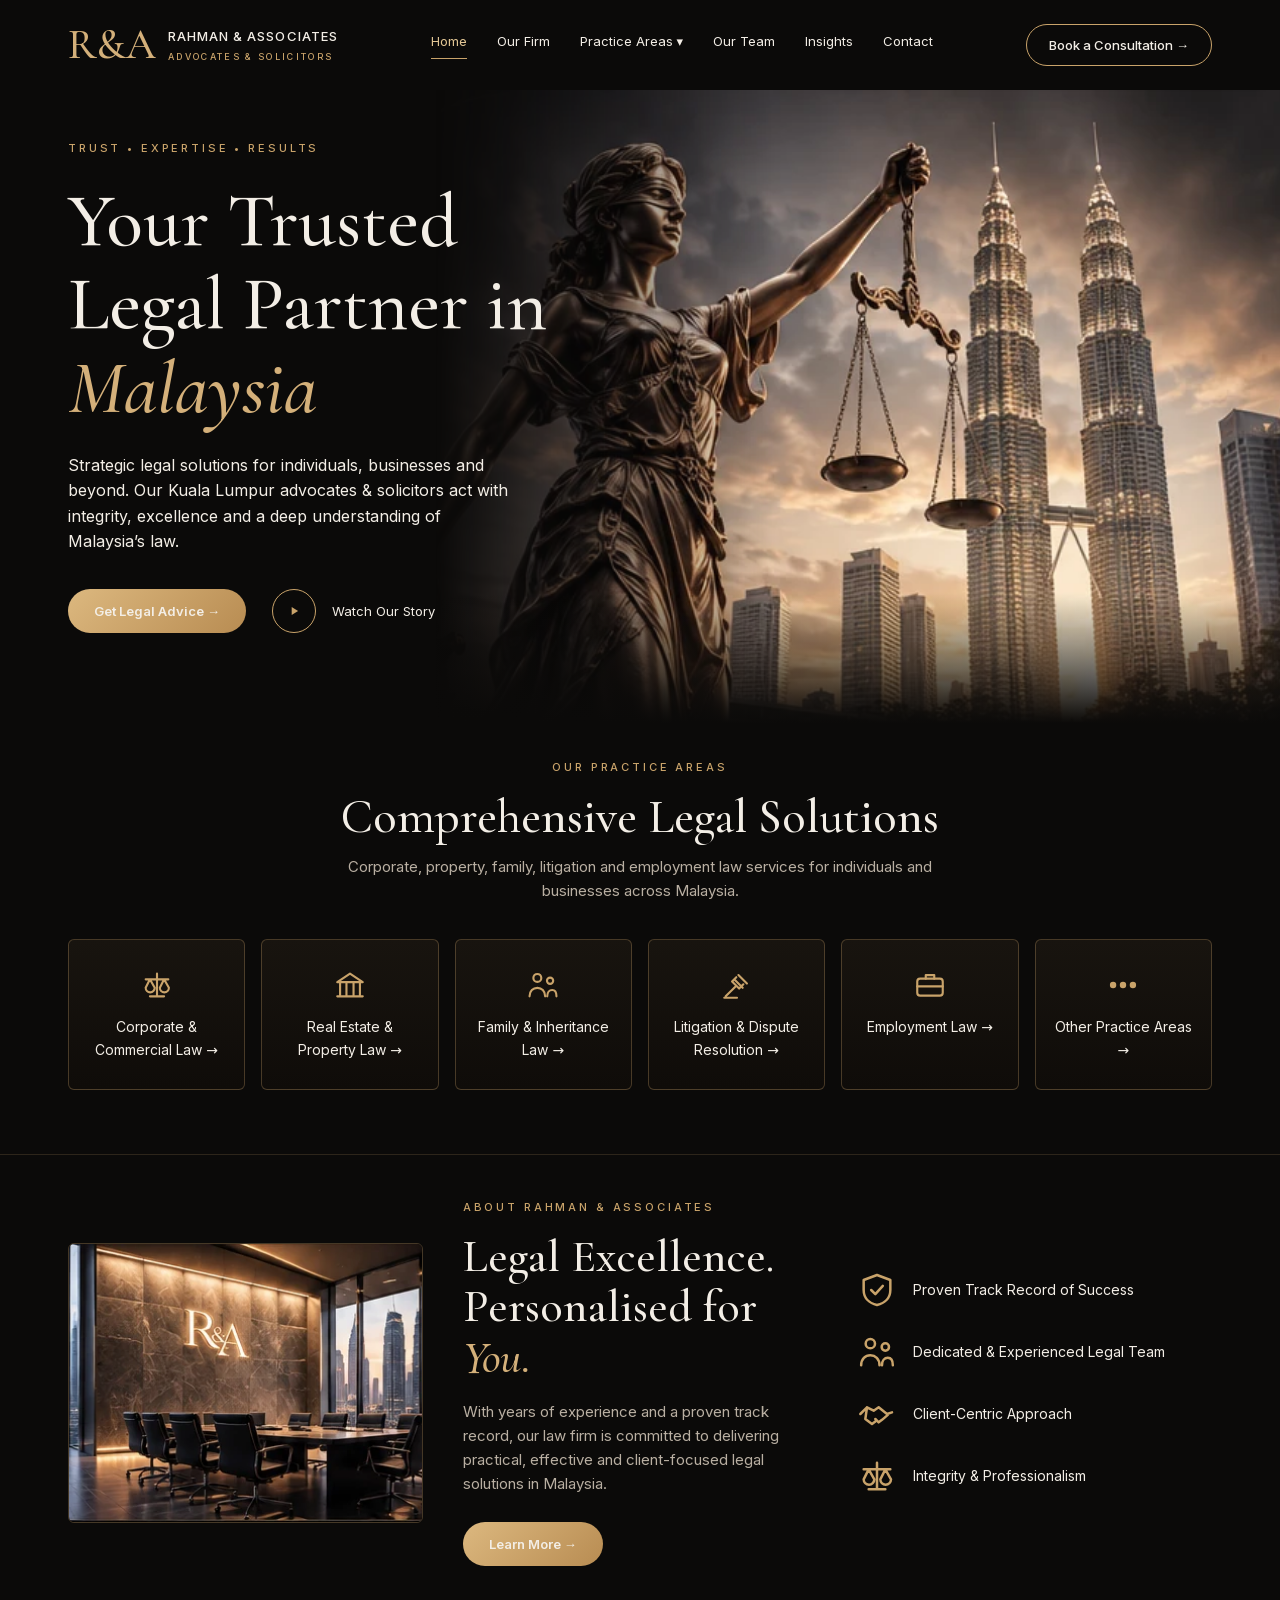
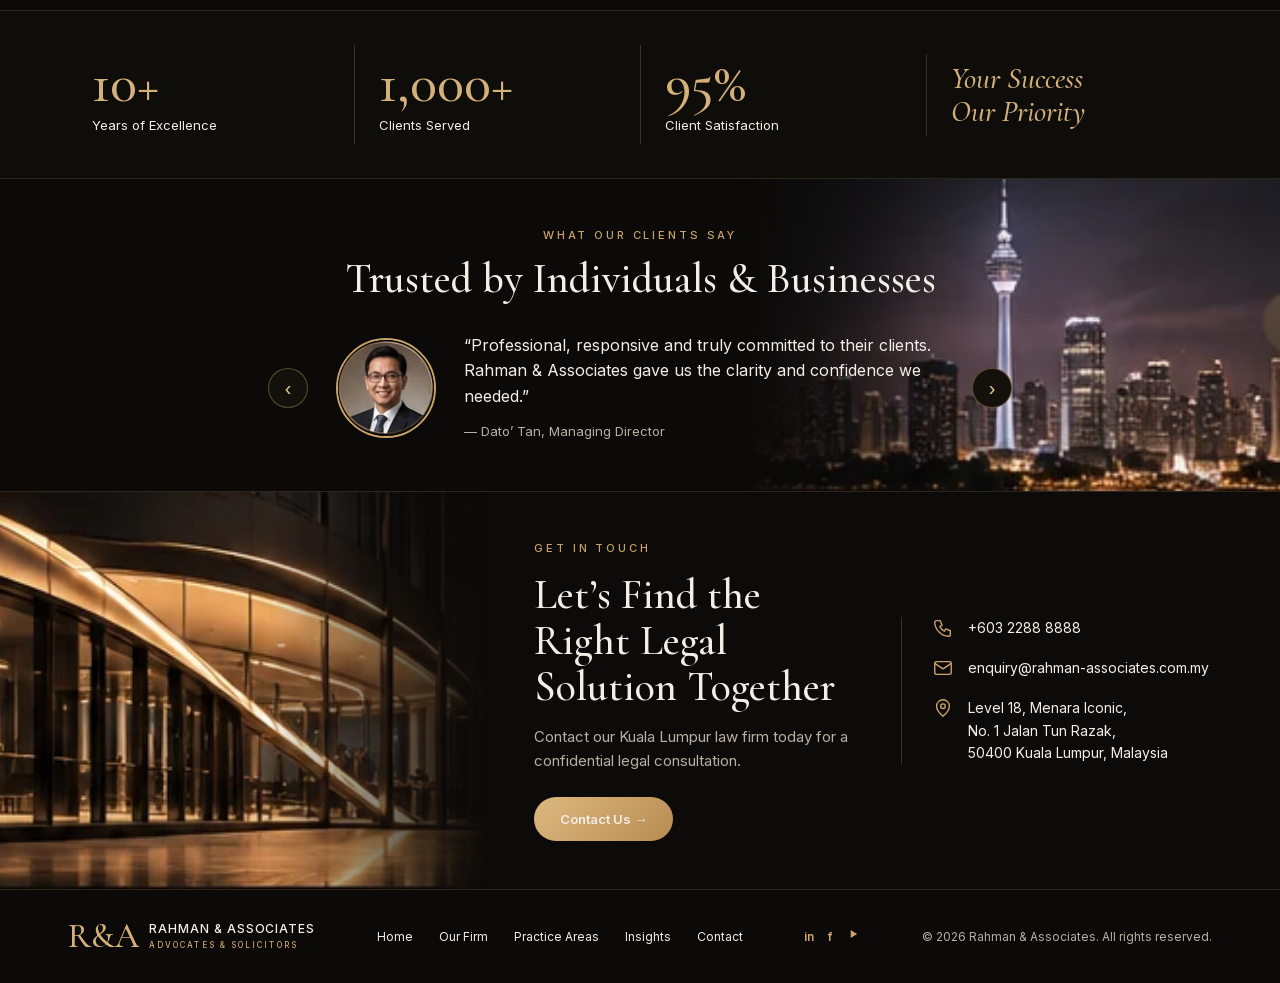
==== index.html @ ff73e473 "feat: add homepage" ====
<!DOCTYPE html>
<html>
<head>
  <meta charset="utf-8">
<!--
Some of the files packed into this page (the "__bundler/manifest" data in this file, unpacked by the page’s script when it opens) are font files downloaded unchanged from Google Fonts (fonts.gstatic.com) when the page was saved. Google Fonts serves each family in pieces, one file per range of characters, so these may not be complete families. Each family’s license follows and still applies to its files. If you pass this file on, keep this comment in it.

Cormorant Garamond

Copyright 2015 the Cormorant Project Authors (github.com/CatharsisFonts/Cormorant)

This Font Software is licensed under the SIL Open Font License, Version 1.1.
This license is copied below, and is also available with a FAQ at:
https://scripts.sil.org/OFL


-----------------------------------------------------------
SIL OPEN FONT LICENSE Version 1.1 - 26 February 2007
-----------------------------------------------------------

PREAMBLE
The goals of the Open Font License (OFL) are to stimulate worldwide
development of collaborative font projects, to support the font creation
efforts of academic and linguistic communities, and to provide a free and
open framework in which fonts may be shared and improved in partnership
with others.

The OFL allows the licensed fonts to be used, studied, modified and
redistributed freely as long as they are not sold by themselves. The
fonts, including any derivative works, can be bundled, embedded,
redistributed and/or sold with any software provided that any reserved
names are not used by derivative works. The fonts and derivatives,
however, cannot be released under any other type of license. The
requirement for fonts to remain under this license does not apply
to any document created using the fonts or their derivatives.

DEFINITIONS
"Font Software" refers to the set of files released by the Copyright
Holder(s) under this license and clearly marked as such. This may
include source files, build scripts and documentation.

"Reserved Font Name" refers to any names specified as such after the
copyright statement(s).

"Original Version" refers to the collection of Font Software components as
distributed by the Copyright Holder(s).

"Modified Version" refers to any derivative made by adding to, deleting,
or substituting -- in part or in whole -- any of the components of the
Original Version, by changing formats or by porting the Font Software to a
new environment.

"Author" refers to any designer, engineer, programmer, technical
writer or other person who contributed to the Font Software.

PERMISSION & CONDITIONS
Permission is hereby granted, free of charge, to any person obtaining
a copy of the Font Software, to use, study, copy, merge, embed, modify,
redistribute, and sell modified and unmodified copies of the Font
Software, subject to the following conditions:

1) Neither the Font Software nor any of its individual components,
in Original or Modified Versions, may be sold by itself.

2) Original or Modified Versions of the Font Software may be bundled,
redistributed and/or sold with any software, provided that each copy
contains the above copyright notice and this license. These can be
included either as stand-alone text files, human-readable headers or
in the appropriate machine-readable metadata fields within text or
binary files as long as those fields can be easily viewed by the user.

3) No Modified Version of the Font Software may use the Reserved Font
Name(s) unless explicit written permission is granted by the corresponding
Copyright Holder. This restriction only applies to the primary font name as
presented to the users.

4) The name(s) of the Copyright Holder(s) or the Author(s) of the Font
Software shall not be used to promote, endorse or advertise any
Modified Version, except to acknowledge the contribution(s) of the
Copyright Holder(s) and the Author(s) or with their explicit written
permission.

5) The Font Software, modified or unmodified, in part or in whole,
must be distributed entirely under this license, and must not be
distributed under any other license. The requirement for fonts to
remain under this license does not apply to any document created
using the Font Software.

TERMINATION
This license becomes null and void if any of the above conditions are
not met.

DISCLAIMER
THE FONT SOFTWARE IS PROVIDED "AS IS", WITHOUT WARRANTY OF ANY KIND,
EXPRESS OR IMPLIED, INCLUDING BUT NOT LIMITED TO ANY WARRANTIES OF
MERCHANTABILITY, FITNESS FOR A PARTICULAR PURPOSE AND NONINFRINGEMENT
OF COPYRIGHT, PATENT, TRADEMARK, OR OTHER RIGHT. IN NO EVENT SHALL THE
COPYRIGHT HOLDER BE LIABLE FOR ANY CLAIM, DAMAGES OR OTHER LIABILITY,
INCLUDING ANY GENERAL, SPECIAL, INDIRECT, INCIDENTAL, OR CONSEQUENTIAL
DAMAGES, WHETHER IN AN ACTION OF CONTRACT, TORT OR OTHERWISE, ARISING
FROM, OUT OF THE USE OR INABILITY TO USE THE FONT SOFTWARE OR FROM
OTHER DEALINGS IN THE FONT SOFTWARE.

Inter

Copyright 2020 The Inter Project Authors (https://github.com/rsms/inter)

This Font Software is licensed under the SIL Open Font License, Version 1.1.
This license is copied below, and is also available with a FAQ at:
https://scripts.sil.org/OFL


-----------------------------------------------------------
SIL OPEN FONT LICENSE Version 1.1 - 26 February 2007
-----------------------------------------------------------

PREAMBLE
The goals of the Open Font License (OFL) are to stimulate worldwide
development of collaborative font projects, to support the font creation
efforts of academic and linguistic communities, and to provide a free and
open framework in which fonts may be shared and improved in partnership
with others.

The OFL allows the licensed fonts to be used, studied, modified and
redistributed freely as long as they are not sold by themselves. The
fonts, including any derivative works, can be bundled, embedded,
redistributed and/or sold with any software provided that any reserved
names are not used by derivative works. The fonts and derivatives,
however, cannot be released under any other type of license. The
requirement for fonts to remain under this license does not apply
to any document created using the fonts or their derivatives.

DEFINITIONS
"Font Software" refers to the set of files released by the Copyright
Holder(s) under this license and clearly marked as such. This may
include source files, build scripts and documentation.

"Reserved Font Name" refers to any names specified as such after the
copyright statement(s).

"Original Version" refers to the collection of Font Software components as
distributed by the Copyright Holder(s).

"Modified Version" refers to any derivative made by adding to, deleting,
or substituting -- in part or in whole -- any of the components of the
Original Version, by changing formats or by porting the Font Software to a
new environment.

"Author" refers to any designer, engineer, programmer, technical
writer or other person who contributed to the Font Software.

PERMISSION & CONDITIONS
Permission is hereby granted, free of charge, to any person obtaining
a copy of the Font Software, to use, study, copy, merge, embed, modify,
redistribute, and sell modified and unmodified copies of the Font
Software, subject to the following conditions:

1) Neither the Font Software nor any of its individual components,
in Original or Modified Versions, may be sold by itself.

2) Original or Modified Versions of the Font Software may be bundled,
redistributed and/or sold with any software, provided that each copy
contains the above copyright notice and this license. These can be
included either as stand-alone text files, human-readable headers or
in the appropriate machine-readable metadata fields within text or
binary files as long as those fields can be easily viewed by the user.

3) No Modified Version of the Font Software may use the Reserved Font
Name(s) unless explicit written permission is granted by the corresponding
Copyright Holder. This restriction only applies to the primary font name as
presented to the users.

4) The name(s) of the Copyright Holder(s) or the Author(s) of the Font
Software shall not be used to promote, endorse or advertise any
Modified Version, except to acknowledge the contribution(s) of the
Copyright Holder(s) and the Author(s) or with their explicit written
permission.

5) The Font Software, modified or unmodified, in part or in whole,
must be distributed entirely under this license, and must not be
distributed under any other license. The requirement for fonts to
remain under this license does not apply to any document created
using the Font Software.

TERMINATION
This license becomes null and void if any of the above conditions are
not met.

DISCLAIMER
THE FONT SOFTWARE IS PROVIDED "AS IS", WITHOUT WARRANTY OF ANY KIND,
EXPRESS OR IMPLIED, INCLUDING BUT NOT LIMITED TO ANY WARRANTIES OF
MERCHANTABILITY, FITNESS FOR A PARTICULAR PURPOSE AND NONINFRINGEMENT
OF COPYRIGHT, PATENT, TRADEMARK, OR OTHER RIGHT. IN NO EVENT SHALL THE
COPYRIGHT HOLDER BE LIABLE FOR ANY CLAIM, DAMAGES OR OTHER LIABILITY,
INCLUDING ANY GENERAL, SPECIAL, INDIRECT, INCIDENTAL, OR CONSEQUENTIAL
DAMAGES, WHETHER IN AN ACTION OF CONTRACT, TORT OR OTHERWISE, ARISING
FROM, OUT OF THE USE OR INABILITY TO USE THE FONT SOFTWARE OR FROM
OTHER DEALINGS IN THE FONT SOFTWARE.

-->
  <title>Rahman &amp; Associates | Law Firm in Kuala Lumpur, Malaysia</title>
  <style>
    * { margin: 0; padding: 0; box-sizing: border-box; }
    body { background: #faf9f5; display: flex; align-items: center; justify-content: center; min-height: 100vh; font-family: -apple-system, BlinkMacSystemFont, sans-serif; }
    #__bundler_loading { position: fixed; bottom: 20px; right: 20px; font: 13px/1.4 -apple-system, BlinkMacSystemFont, sans-serif; color: #666; background: #fff; padding: 8px 14px; border-radius: 8px; box-shadow: 0 1px 4px rgba(0,0,0,0.12); z-index: 10000; }
    #__bundler_thumbnail { position: fixed; inset: 0; width: 100%; height: 100%; display: flex; align-items: center; justify-content: center; background: #faf9f5; z-index: 9999; }
    #__bundler_thumbnail svg { width: 100%; height: 100%; object-fit: contain; }
    #__bundler_placeholder { color: #999; font-size: 14px; }
  </style>
  <noscript>
    <style>#__bundler_loading { display: none; }</style>
    <div style="position:fixed;bottom:12px;left:12px;font:13px/1.4 -apple-system,BlinkMacSystemFont,sans-serif;color:#999;background:rgba(255,255,255,0.9);padding:6px 12px;border-radius:6px;box-shadow:0 1px 4px rgba(0,0,0,0.08);z-index:10000;">
      This page requires JavaScript to display.
    </div>
  </noscript>
</head>
<body>
  <div id="__bundler_placeholder">Loading Rahman &amp; Associates | Law Firm in Kuala Lumpur, Malaysia...</div>
  <div id="__bundler_loading">Unpacking...</div>

  <script>
    
document.addEventListener('DOMContentLoaded', async function() {
  const loading = document.getElementById('__bundler_loading');
  function setStatus(msg) { if (loading) loading.textContent = msg; }

  const FONT_MIME = /^(font[/]|application[/](x-)?font-|application[/]vnd\.ms-fontobject)/i;
  const MIME_TOKEN = /^[\w.+-]+[/][\w.+-]+$/;
  function toBase64(bytes) {
    let bin = '';
    for (let i = 0; i < bytes.length; i += 0x8000) {
      bin += String.fromCharCode.apply(null, bytes.subarray(i, i + 0x8000));
    }
    return btoa(bin);
  }

  // Error sink persists across replaceWith since it's on window, not the DOM.
  window.addEventListener('error', function(e) {
    // Failed resource loads (CSP-blocked links, scripts, images) fire plain
    // events at the element — warn only; real JS errors carry message/error.
    if (!e.message && !e.error && e.target && e.target !== window) {
      console.warn('[bundle] resource failed to load:',
        e.target.tagName, String(e.target.src || e.target.href || ''));
      return;
    }
    var p = document.body || document.documentElement;
    var d = document.getElementById('__bundler_err') || p.appendChild(document.createElement('div'));
    d.id = '__bundler_err';
    d.style.cssText = 'position:fixed;bottom:12px;left:12px;right:12px;font:12px/1.4 ui-monospace,monospace;background:#2a1215;color:#ff8a80;padding:10px 14px;border-radius:8px;border:1px solid #5c2b2e;z-index:99999;white-space:pre-wrap;max-height:40vh;overflow:auto';
    d.textContent = (d.textContent ? d.textContent + String.fromCharCode(10) : '') +
      '[bundle] ' + (e.message || e.type) +
      (e.filename ? ' (' + e.filename.slice(0, 60) + ':' + e.lineno + ')' : '');
  }, true);

  try {
    const manifestEl = document.querySelector('script[type="__bundler/manifest"]');
    const templateEl = document.querySelector('script[type="__bundler/template"]');
    if (!manifestEl || !templateEl) {
      setStatus('Error: missing bundle data');
      console.error('[bundler] Missing script tags — manifestEl:', !!manifestEl, 'templateEl:', !!templateEl);
      return;
    }

    const manifest = JSON.parse(manifestEl.textContent);
    let template = JSON.parse(templateEl.textContent);

    // Nested page bundles (iframe targets). Each ships ONCE, in the ROOT
    // document's manifest; frame srcs carry an about:blank#<uuid> marker
    // instead of a substitutable uuid. Every document mints the blobs for
    // its OWN frames — from local text at the root, or text obtained from
    // its DIRECT parent over the relay protocol below — so each frame
    // navigation stays same-origin with its initiator and a deduped page
    // loads at any depth on any host, including a file:// download's
    // opaque origins (where a blob minted by one document cannot be
    // navigated to by another).
    const pageOrderEl = document.querySelector('script[type="__bundler/page_order"]');
    const pageOrder = pageOrderEl ? JSON.parse(pageOrderEl.textContent) : [];
    const pageSet = new Set(pageOrder);
    const pageTexts = {};

    // ── Nested-page text protocol (parent-chain relay) ──
    // Page bundles ship once, in the ROOT document's manifest. Every
    // document mints the blobs for its OWN frames, obtaining page text
    // through a strict parent-chain relay: a document only ever SENDS to
    // its direct parent (which, for every document the publisher's own
    // runtime minted, is another publisher document) and only ACCEPTS
    // text from that direct parent; requests from below are honored only
    // for the document's own child frames, and the ROOT never sends
    // upward at all. That last rule is load-bearing: the artifact host's
    // frame-ancestors allows claude.ai (and friends) to frame an
    // artifact, so window.top can be a FOREIGN document — a top-addressed
    // protocol would hand page uuids to that ancestor and accept forged
    // "page text" from it, minting attacker HTML as an artifact-origin
    // blob document. The chain never touches the ancestor: requests stop
    // at the root, replies are origin-addressed per hop (never '*' when
    // an origin exists), and both directions are origin-gated (on https
    // a foreign sender's origin can never equal this document's; in
    // opaque contexts — file:// — everything serializes as 'null', where
    // an embedded EXTERNAL frame still fails the gate by carrying its
    // own real origin, and a sandboxed child of such a frame is excluded
    // by the own-child-frames check plus uuid unguessability). Shape is
    // deny-by-default: one request form, one reply form, no error
    // replies.
    // window.origin is the SERIALIZED SECURITY origin ('null' in opaque
    // contexts such as a sandboxed preview iframe) — location.origin is
    // computed from the URL and stays 'https://…' even when the document
    // is sandboxed, which would misgate every opaque chain.
    const OWN_TARGET = /^https?:[/][/]/.test(window.origin || '')
      ? window.origin
      : '*';
    function trustedOrigin(e) {
      if (e.origin === window.origin) return true; // https chains; opaque==opaque
      // file:// trees: Chrome serializes the file document's origin as
      // 'file://' while the blob: documents it mints serialize as 'null',
      // so the two legitimate shapes can never string-match — accept the
      // pair in both directions. https origins never serialize as either,
      // and sender identity (own child frame / direct parent) is checked
      // separately.
      return (
        (e.origin === 'null' &&
          (window.origin === 'file://' ||
            window.location.protocol === 'file:')) ||
        (/^file:/.test(e.origin) && window.origin === 'null')
      );
    }
    // Non-empty only in the root document (nested bundles ship an empty
    // island), so it doubles as the root marker: the root answers from
    // local text and treats a miss as authoritative — never relaying to
    // its (possibly foreign) parent.
    const isPageRoot = pageOrder.length > 0;
    const blobUrls = {};
    const resourceBlobs = {};
    const UUID_SHAPE = /^[0-9a-f]{8}-[0-9a-f]{4}-[0-9a-f]{4}-[0-9a-f]{4}-[0-9a-f]{12}$/;
    const pendingFrames = {}; // uuid -> [{el, frag}] awaiting text for own frames
    const pendingRelays = {}; // uuid -> [childWindow] awaiting text to pass down
    function mountPage(el, frag, text) {
      const pageBlob = new Blob([text], { type: 'text/html' });
      const u = URL.createObjectURL(pageBlob);
      resourceBlobs[u] = pageBlob;
      el.src = u + frag;
    }
    function deliverPage(uuid, text) {
      const frames = pendingFrames[uuid];
      delete pendingFrames[uuid];
      if (frames) for (const f of frames) mountPage(f.el, f.frag, text);
      const relays = pendingRelays[uuid];
      delete pendingRelays[uuid];
      if (relays) {
        for (const cw of relays) {
          try { cw.postMessage({ __bundler_page: uuid, __bundler_text: text }, OWN_TARGET); } catch (err) { /* gone */ }
        }
      }
    }
    function ownFrameWindows() {
      const out = [];
      for (const f of Array.from(document.querySelectorAll('iframe'))) {
        try { if (f.contentWindow) out.push(f.contentWindow); } catch (err) { /* detached */ }
      }
      return out;
    }
    window.addEventListener('message', function (e) {
      const d = e.data;
      if (!d || typeof d !== 'object' || !e.source) return;
      // Origin gate first; the structural checks below (own-child-frames
      // for requests, direct-parent + solicited-uuid for replies, the
      // root's never-relay rule) are what hold in fully opaque chains
      // where origin strings can't discriminate — a sandboxed root's
      // FOREIGN wrapper still fails all three even though both serialize
      // as real-vs-'null' rather than matching.
      if (!trustedOrigin(e)) return;
      if (typeof d.__bundler_need === 'string' && UUID_SHAPE.test(d.__bundler_need)) {
        // Requests are honored only for this document's own child frames.
        if (ownFrameWindows().indexOf(e.source) < 0) return;
        const uuid = d.__bundler_need;
        const text = pageTexts[uuid];
        if (typeof text === 'string') {
          try { e.source.postMessage({ __bundler_page: uuid, __bundler_text: text }, OWN_TARGET); } catch (err) { /* gone */ }
          return;
        }
        if (isPageRoot || window.parent === window) return; // authoritative miss
        const waiting = pendingRelays[uuid];
        if (waiting) {
          if (waiting.indexOf(e.source) < 0) waiting.push(e.source);
          return;
        }
        // Never-answered uuids would otherwise accumulate forever under a
        // request spray; past the cap (far above any real page count) new
        // relays are dropped rather than remembered.
        if (Object.keys(pendingRelays).length >= 128) return;
        pendingRelays[uuid] = [e.source];
        window.parent.postMessage({ __bundler_need: uuid }, OWN_TARGET);
      } else if (
        typeof d.__bundler_page === 'string' &&
        UUID_SHAPE.test(d.__bundler_page) &&
        typeof d.__bundler_text === 'string'
      ) {
        // The shape test is load-bearing beyond tidiness: the solicited
        // check below uses the in operator, which matches prototype keys
        // ('__proto__', 'constructor') — an unshaped key would reach
        // deliverPage and throw, painting the error banner.
        // Text is accepted only from the direct parent — the document
        // that minted this one.
        if (e.source !== window.parent || window.parent === window) return;
        if (!(d.__bundler_page in pendingFrames) && !(d.__bundler_page in pendingRelays)) return;
        deliverPage(d.__bundler_page, d.__bundler_text);
      }
    });

    const uuids = Object.keys(manifest);
    setStatus('Unpacking ' + uuids.length + ' assets...');

    await Promise.all(uuids.map(async (uuid) => {
      const entry = manifest[uuid];
      try {
        const binaryStr = atob(entry.data);
        const bytes = new Uint8Array(binaryStr.length);
        for (let i = 0; i < binaryStr.length; i++) bytes[i] = binaryStr.charCodeAt(i);

        let finalBytes = bytes;
        if (entry.compressed) {
          if (typeof DecompressionStream !== 'undefined') {
            const ds = new DecompressionStream('gzip');
            const writer = ds.writable.getWriter();
            const reader = ds.readable.getReader();
            writer.write(bytes);
            writer.close();
            const chunks = [];
            let totalLen = 0;
            while (true) {
              const { done, value } = await reader.read();
              if (done) break;
              chunks.push(value);
              totalLen += value.length;
            }
            finalBytes = new Uint8Array(totalLen);
            let offset = 0;
            for (const chunk of chunks) { finalBytes.set(chunk, offset); offset += chunk.length; }
          } else {
            console.warn('DecompressionStream not available, asset ' + uuid + ' may not render');
          }
        }

        if (pageSet.has(uuid)) {
          pageTexts[uuid] = new TextDecoder().decode(finalBytes);
          return;
        }
        if (FONT_MIME.test(entry.mime) && MIME_TOKEN.test(entry.mime)) {
          // Strict artifact hosts allow font-src data: but not blob:.
          blobUrls[uuid] = 'data:' + entry.mime + ';base64,' +
            (entry.compressed ? toBase64(finalBytes) : entry.data);
        } else {
          const blob = new Blob([finalBytes], { type: entry.mime });
          blobUrls[uuid] = URL.createObjectURL(blob);
          resourceBlobs[blobUrls[uuid]] = blob;
        }
      } catch (err) {
        console.error('Failed to decode asset ' + uuid + ':', err);
        const blob = new Blob([], { type: entry.mime });
        blobUrls[uuid] = URL.createObjectURL(blob);
        resourceBlobs[blobUrls[uuid]] = blob;
      }
    }));

    const extResEl = document.querySelector('script[type="__bundler/ext_resources"]');
    const extResources = extResEl ? JSON.parse(extResEl.textContent) : [];
    const resourceMap = {};
    for (const entry of extResources) {
      if (blobUrls[entry.uuid]) resourceMap[entry.id] = blobUrls[entry.uuid];
    }

    // Artifact-host CSP (connect-src 'self') refuses fetch() of blob: URLs —
    // consumers read these Blobs directly. Survives the swap like the error sink.
    window.__resourceBlobs = resourceBlobs;

    setStatus('Rendering...');
    // Page uuids have no blob here — they ride inside about:blank#<uuid>
    // frame markers the pass below resolves after the swap.
    for (const uuid of uuids) {
      if (pageSet.has(uuid)) continue;
      template = template.split(uuid).join(blobUrls[uuid]);
    }

    // Strip integrity + crossorigin — blob URLs from a file:// document inherit
    // a null origin, so crossorigin forces a CORS fetch that SRI then rejects.
    // The manifest bytes are ours; SRI protects against CDN compromise, not this.
    // appifacts: only on tags now pointing at OUR blob: URLs. A reference the
    // bundler left live-fetched (an absolute x-import, a runtime dependency it
    // could not embed, an authored external script) keeps the pin it was
    // written with: that fetch is exactly what SRI protects. (A crossorigin
    // on a parent whose child carries the blob — <video crossorigin><source>
    // — is left alone too; the attribute is then the author's to drop.)
    template = template.replace(/<[a-z][^>]*>/gi, (tag) => /\s(?:src|href|srcset|poster|data|xlink:href)="blob:/i.test(tag) ? tag.replace(/\s+integrity="[^"]*"/gi, '').replace(/\s+crossorigin="[^"]*"/gi, '') : tag);

    const resourceScript = '<script>window.__resources = ' +
      JSON.stringify(resourceMap).replace(/<\//g, '<\\/') +
      ';</' + 'script>';
    // Inject after <head> so the DOCTYPE stays first; prepending the script
    // would push the parser into quirks mode. DOMParser always emits a <head>
    // (synthesizing one if the source HTML omitted it) but may carry
    // attributes through, so match the full opening tag. slice() rather than
    // replace() keeps us clear of $-pattern substitution in resourceScript.
    const headOpen = template.match(/<head[^>]*>/i);
    if (headOpen) {
      const i = headOpen.index + headOpen[0].length;
      template = template.slice(0, i) + resourceScript + template.slice(i);
    }

    // Parse the template and swap the root element. Scripts inserted via
    // DOMParser/replaceWith are inert per spec — re-create each with
    // createElement so they execute, awaiting onload for src scripts to
    // preserve ordering (React before ReactDOM before Babel before text/babel).
    const doc = new DOMParser().parseFromString(template, 'text/html');
    document.documentElement.replaceWith(doc.documentElement);

    // Resolve page-frame markers: mint this document's own blob for each
    // framed page — from local text when this is the root, otherwise by
    // asking the direct parent over the relay protocol above. An
    // unanswered request leaves the frame on about:blank, the same
    // degraded state as a refused embed.
    {
      const MARKER = /^about:blank#([0-9a-f]{8}-[0-9a-f]{4}-[0-9a-f]{4}-[0-9a-f]{4}-[0-9a-f]{12})(#.*)?$/;
      const needed = [];
      for (const el of Array.from(document.querySelectorAll('iframe'))) {
        const m = MARKER.exec(el.getAttribute('src') || '');
        if (!m) continue;
        const text = pageTexts[m[1]];
        if (typeof text === 'string') {
          mountPage(el, m[2] || '', text);
        } else if (window.parent !== window && !isPageRoot) {
          const had = pendingFrames[m[1]];
          (pendingFrames[m[1]] = had || []).push({ el: el, frag: m[2] || '' });
          if (!had) needed.push(m[1]);
        }
      }
      for (const uuid of needed) {
        window.parent.postMessage({ __bundler_need: uuid }, OWN_TARGET);
      }
    }

    const dead = Array.from(document.scripts);
    for (const old of dead) {
      const s = document.createElement('script');
      for (const a of old.attributes) s.setAttribute(a.name, a.value);
      s.textContent = old.textContent;
      // text/babel scripts with a src: read and inline. transformScriptTags
      // does XHR against the src, but blob:null/ from a file:// origin is
      // silently dropped. Inlining makes it a plain inline babel script,
      // which transformScriptTags handles unconditionally.
      if ((s.type === 'text/babel' || s.type === 'text/jsx') && s.src) {
        const pre = resourceBlobs[s.src.split('#')[0]];
        s.textContent = pre ? await pre.text() : await (await fetch(s.src)).text();
        s.removeAttribute('src');
      }
      const p = s.src ? new Promise(function(r) { s.onload = s.onerror = r; }) : null;
      old.replaceWith(s);
      if (p) await p;
    }
    // Babel standalone auto-transforms type=text/babel on DOMContentLoaded,
    // which fired before we swapped the document. Trigger manually if present.
    if (window.Babel && typeof window.Babel.transformScriptTags === 'function') {
      window.Babel.transformScriptTags();
    }
  } catch (err) {
    setStatus('Error unpacking: ' + err.message);
    console.error('Bundle unpack error:', err);
  }
});

  </script>

  <script type="__bundler/manifest">
{"ab309d94-f8c6-432b-aaea-89f7fee3985f":{"mime":"image/webp","compressed":false,"data":"UklGRpgeAABXRUJQVlA4IIweAAAwbQCdASrxAJwAPj0ci0QiIaEmqjQaENAHiWcNxe/GPpjnooMDq+9j75bx7OCf3K+t/zvVxt0vMX/NP9Z6s3or/yHTb+rX6F/S4f3GuZ+GP4/9I/nP7x+53r71330V6kfyz7Vfn/8H6XeGvyL1Bfyr+U/5n81/dm+R71nY/89/l/UL9Yvn3+m/wH7wf5j0ytR33C+s/8f/C/AB/PP5l/yvQT/BeFB9m9QL+Vf3X/z/533V/7L/6f67/Qen39G/0X/p/0nwD/zb+3f8r7lORiNTIFFlKubjymmKd2f6Sx9/RmIaVi/uAfv/DTp1agx87kTExxuF2OvMuyWpm9X625MTd64hO3KctpGetjLBEKaK1RkXgAkhrDFPF/YqG2K2rcL0vUzczaqWnh50hTNZ/Wjlc0+XNCHsCh6a8C875od38EbY9iUw3w0Kh9sF5KiDLs9RrPQVDiuVsmSSvQI1dcD8fiHl7Vdm/fCnfaGUZxQLvcl7OzHBVRabUfrUO48qHlbZtGKlhTRVYlKaSyTXLyC4SbcvqT0K/G5WwktdM2M4PpuEXi2ebdt3sTBa5ejZTBkkS8Qd6WGsIEtYBjhCsLSnMdbpVkioLjusWszhZbaoH83b+MyND+jYTlbF5YzTFw/ZGlHbne5GUv7i3BSHGC8wGg4b4HuvqMyiSINZ5Mha+uFADRtt11STyMRLdBvVnEW/5TLIwx37gxHZVuaOpqAORrWdQBonbI1ZeO1cFvZOP+waG6vCBbFYQe4LgPeUTGIXjj8EO3SXBD6ztdxvgERNF0fai4f9bAsheG43GWYeQGUvy+WnPP4hbRMCXD78qTTt9W52eTcDnvW0g5QBuuUn32siqC6mDexp0qF4Pfh/nTrKiGgcyztDDney4ZA2J2hDOEDYzjVn95i1BO85cXIWa1tFVrMUy3I0XcU/daXiFFneXXFO2phrayDOrwcJkcACsB9L0vbq+4qVQYo+umpNw2A2GwsLWrwwiH1IdFBobT8yQXD0v5BfcW9SKiA4TrkSekA5TUZb8mpe8nzi8ut1zUEHv8tS+qLHlmwjXUVLFXgyJjiTR3Ckw9rjinoc0/rhKqKBWMcKWRcq7w8gAVK8rqG3ekTQ7cU4ew+HnHc/nmmKTvuV+ySwWMuaxvglp+U+bgF5DpgSW12pNzaa/aYV5hQA/v4s5SMGI2wk2A5QlWa/ujUH2zPwXQOyxpO6iELHMYkS8Vs0pKZotExr4qYTEQjwt4o4aoBiSIlk5k9dx0svX/f9+MeSOlje/8KWQ8xbjrOkhnU5A7Nc5Z+fUyPDVKB19dIG/hDbk1xaUDRU12F2AT+d0QH5J+s8hfRBmcVrHOPUDhQx+MqNeV5o8yGNYHT5vx19mW6YzD8yOrbI9H4HcpG2pX/lPDlv4ifJ0v4FbBugAEhdEWN/JPeSCNK+6xfgR8Rk1Ugu2JkY6ABAihzfl8CbLs3gBqHyLkeRB5YaXnTEDRJkPptYgoMe6CBTggFfUbIsOSKb3PBrOGmwSyJEMkHCPVMaUvVqwbot/x+tq5zr/7myQC4Y6AV3fChffiJtHD+kkEQSgrfBbm9cXQdluGuBnTuCH1wKBaA00PVwvKDFh0kn1qJAZJtf/QtpuXoXYwrazcbHy4gAlDd9rQnCPS6ljllV4toz6oUgxq852ireOInUlhNyoKpXudmaGm/4BID7O97C+gEzF8PyLz1ei9Ef75Gg6RpLWwCG/faBm3eiCwS7HFy2BbhV+kMyV6t/nzoNPaOyWf/1QqdqgxQN4Cd6OOTG0NLCcLYsK1yNtDFhOW5TZ2fs9xslZ53ZGuUxO3hGp/fYVIrgBK+brILGEXwLPnk63eaUOAcOnyqBWx+AsB/tb++UyLc+TXIt55Te708/5u8/6GUzNeLp4sZOc5ysp6mgyACM9ZfT2FP75Im3jA8pzLldOBFWSSvKsN8YWU69jy3wQlTDNIYXNyz1MvnNYZc+KK+HcHRXe4DFqw5TLCOniCI4QUYB19n1TkWrc6a+YqeUf+MKVsursPS51XPOpdwqhT2MPgxPIw5Ha9nzK4NbjqXMtzPXm3j3UuWRLDYX0cqjSr6OHeQ/ID+02U2XuVY1SHTmY+sMAix7ultoAp1DtTh+rCnCvDqkv7vAhI8RQB+EMXCVDr0t4malarf9sBp2Kw14WuI9inYYXCtrU+kBT9y3iKhkZmUmsoKEstO56JJyfUiwi0WdpeQDD2DrHcEd9GnZv5W5Sz5F1dCVJOvbXua4KF69dqinom6Lrq0D3/zl4FuXKl43fhKnq48QPVeVkkP/kJod/7sru1hp90P4iYTOjuACYaI2vB7k/iE6I+Lh1Hod+wgA+T4EQEt9x+4F7WWImBu5pC0Zersz4sjsfw7fwSXAnL6uQDy3xC861EzS6u6DumTgkyai/mPf1gU4wnUy9U0wtNslXApEivorhGnDT1GUauahms2LPEdnPxPpNaMWmKWItwPQk/1QwAK+5fkPIPnXoq10J+XHG24D8FInlp7FJNJJNNBuf45piddBcMefAaRAvRtacVJ14U9fhpmDuQpXqQfjq52KxxbousM2s89bY3z5q1GpLqzStaBE7zyqPLdQUuxPyuwSd22mQCSU5RwG1Ub0K7ce55W0xGar6qNIBGRA/sFRHYr8l2hlyTJE7ZEy0g5GHKrf1k1E+yNRQSF6La12wHe7qURPxVuqq8KNIjw618WetBQ6zFhNbO8oytw9VPi+0ZxdO+90pmwSdiPAZH15euHQu+KSlUCe38IyWdildBZs7dwk4xvUfzhvwpnk/5R7Tc4XSHZIcE0m75ScGl6dP3qXj3Sw1Sgrp0wsV7fGR7CuqF3C6r7fu6RTmqsPNMYZuBmteArMAenExr/sMcohJGgKww9wAfUzKQn4muXrm/c87wUb4HkCfxvh7SSeeRRqlc5UnAZ8iGiKrQOcI1tJ36WpLsf4cLDAeBb/5G1IAySLlTKenFS9vVlctww+D0be2ne/BxdyFK5J+zziP4ayopcYqaFnPJKDpYcsGpmOajjY2fWf/oD5TSWsSXOK3UhR2ZVq4V/gFFzmigeHpzMBVmOq1tjDoNUtrfacd9flsTghXyzvFd5VprtIDtp6z1puVND781+vXtZJ21taJ1RPDIF6+M9QydD4MbxZAGg8s5J+qTNN3RnJkcQSIvz075Ut94vRTts7pQp7e5h4njR2g+ocoeetVBugGd5FT45TfJ6RO/RhQsS2oe6Nj8T7N4x5PSwtHiX5+wecOJFF3ROI3lDdHPl+W9Y5TVbSi41mAw4cLvgFM7tEGUVYlcg5/MtVIvNG0o8K81UHgW+MI1sn7sCKI6HMVEQE6sW497n45XTPq92NJ4kim+n7U6Z2Mew9K1yVdo+xBcTD0i62wR0Whc2wrGbSKY07a5oqlYhKoJKMHGoAcvFwxnDbvpIc8piZldwZKX6/Ueugt0arekCU5s9mWTFWx4dx2Epr+E1t5sZ5Bp/nGmR0Sylt3T7RtPD35odiO6fmtk1qVGKNI69TWRih3tRHEjam0vK3xaY7Dt6VXlpHb59gT2T6TgybN079Exc8rCpiM3dedd2KlgvcL8qGxON/rvfOn+fDIUhaakI8TXEVRUVEzZ4B+B8sGquaRYUzu5BN5QDwfN7ZRbejsOtla4ruqkyLUSptCgnLYpuCQaniPuEto1PcAIzy+5mVfSdl21i6s8mYFH3WMSB1GNKJ5tygwTuqmsiiSGvTzKI4BUnU7Nukf/qQ/broSh1sD3DkVbt4sodmG6QmXH/5gR/y5VnanRaq/q9+JYaDlbndSMZmZnkhK+ET0cIeTXR0Lcq2ZPBApAd58ybG3bzoRY5irVd1XHgVCbLYBe5sIPz9gTeTnrheZzBkAJ5UdqBhK35foPyIv2adPmm31thoNVuVyWezurjm0OCG/+pAm1WipsuZPT60QpRchld3zPeyZ6hbVBsseRZvC//rXTOZp69eWxWQlgb/RUpsqaNXo+5DUyn3eUORm4qVxk6rm+pt8EB9gnFkyTOQovKguGdDX2jEkIg/9pIaq2z6Q4mqqffddlQ1YDFTj9Ft8kZlbZX5VP81T0+JuqYD2BTTZG3muy5u5CPb+/O//Qfn0jGQXGn2xCoeT5Pl6Kl5VMQC8XAPZbbno1Pp3bjM3NE/gfCPgl38sH0Q8TTuODLOuSoMp/P/7lKwk2pmWRyKpRRXENqM+SFOvH7Mh0HrVSdOyGo11KY0Bj639NwGqU/PNRnD7D+wA8EQF1onYt7d9eAL8fZtMYWmiz20S577O9vWYOrXJJMY5NbRKDf4b7xd5pjMAZf86mcG9obdn4xhPCtVwvb0Iq99joe1FttFh+k7+qLWrYEQrSCrrPezqyg63Qh61RjapzWC07ssE/KOqMGZI/vySxREkzTL6wlrgaKcVTqoIUeCqp87ralqvwqcMv4y8M/WLD5Z1rPzSlH7aO7yVngsPhNzmXke5Q/Y4nkrAAjY0L9aNfpGXvZLDnYtJCYglO5mGMI0Q7uTg1/4PD7aH9hrbCJ+9r4EHPQJuE17yOdClFsrVfNQ50ntcMddN7jMqvkPN3qjIYbBHhcS1ku/a6/vFx1LGqRbLiWf0fdowpZAnWqXI9XgV0hSY2wl4wVFBZUfjg2Nhj4fo/xb1PT1KoaRx8VBbhzuuujlqXVYhB1ze/KEPzpcxyK3EAofbXd+w7T60h0XcZnEHlnLj+Sr6F91tI2yxdCqjLHEkddXOSW2p24JlP6kGjott9R5zFmE+z9s5idqawGQwKpdPXDftnU+zW1jamq1pAVnQlGne/VXrzVqbtviX3U1FV8/5fziqaNNrN+ejIu2Pq2yRcnNQ+qy2r/MnXORHvNELa3P1k7FnO3LVjl71bFO2u39MbZ8vNYsBpaOQAgTjHE2u5VDdLiYFpJ78IZjSi3LK93DW/r2Rx7CiT4hSXlZsawhjYpW8J85lKjT5BqQxNFBK63gu8Y4GnaE0nnwY1mjJEPAkjAc+JB2TWdUuNimEmJjIQCGOx+fIpRyN5/5hXeSmM3LwQlCDZbAqhNDMWd7zbqeZMZ80PQ27v+g7e7JGqBlo/QI0bRuNf+78BoYeU6i0KNHNGdb2P+N0rNNFkhI9+2pwrxo2v3WwctvbZ1iUmelBd3ZldH7Q+4LvAp+hClCVwWe6KdU7Pud+cqZVoezfuQ9KvRNVDVgN1OMe66Js8Q7rl4DOfjnBuzJi0g+fUbhzH9rGtePsEHphWZs/8nLvmaFppqZK4U06cvCYK0u1cdcg9I4qON4ptz5mVAi32y/WxtrRbsLL+JKgo469hCZW1vQZserSgGqUhrk1B3gsZ9D023C3zLnAeJglC5NMvGDAGNcuSM0PbxZLsPCyhk7qlNZK5wzOvJZdS2W1Xex47x7pMXw/[base64]/4nit2Ks3URyFCSO16uCp/zIGhr6zDPMZrBrWKcvqwc81novUvCLUx2X0V/SXdftc3/BtqZjuODBEpelMZmrN9vaXY/8ZIxx7t+bVjOt1tkSshMgJGl2EmFJlaKgbif3JGk+5M0CeT+V+UF4/1uSHgW3S++OIAMUmgZEnkizrFFu6tF2RVUcjLfBi7uV15GRUYyllFBWaAS3IPbkGMpZVhelcUxjy4V0WnxInqqDTFiqI13z8HRpe6Kcn4NzytHTwR8/fockaRWKHn2SCikZ3vCc9ACz+3tQ44ZpTeXJRYk/[base64]/H6gvGWuN0WpsaSK6OMOVGm+NYppuCnk/oAjAXuW7GkvBjDjlY9iGtVDxJocESZwwwh1CPPA6Cs0jwyva5fQaBbdXy/rv+9TyWnRxYNtLV+U4xsARlPEDJcmGQDZUlCfFNi4eoRxsxCcbb3wCjF/YprwbuEN9SncKSHpxMwbd/nxsSyuFQIOKtjCNSyWT78msXLiKtzGbHinMI15/Bhqyq3nYNGVl5mWxUXsKEo3CfZ45JmjIMh7TTYGtYnmT4EIy+k6VnsB0j1hPYST1Fj5sgd//KGSReSLtMLcC4LysXAwjh6FlvradM1DikunHbKWTyO1ldJJnHnkPOrxweMWfMaMpsJqv7J3O1asIUswFTVJTFbgnAFgvzxDUVNhDMQm8cngg3tBh1lj4+qtJfqR/B/zAbRRBfhSlITyUjcBg7wfA6rCVciFMuYfUkyVNkLDU+bvOxuLET5rhmTeno5aR95pRHAOCwL4sOsIXb7XOrffywlFrIk/H5U1N5QgqOmEdTpvzOV2JbwbyPc6xzwjeoo6nWDo0haV8K8Oq4DK+eU8KP9ArEZjShJQG9uef/PO3xUOFjtfdW2k2/MHal1Iu8Sb6c7gTTBD+OlTzBQO4FU/+K1EcqS8W8z+IEorq3OYD/x5qKi+6e63ZmDnNx080Xs6/yT9ugQL/IJOz2Jmcs166YWgWnk6AKshcNKd0FfGobO6hpsueV0HQubM7c3t1rGEWW8Qabw77PtHHRGh6iU5iCpfK6kbfYyVaVJ90QlCivvdTDTKGmtVgfkofNWWhKiMP7Ai9KEvSF2MWpHta4NnAtIK3VfCkk+GDao8MkMLuBPMcwTQVUC9rTSsbdnPl3gRU3DjfbrD70S/7vb1PM+WYV2GoAInZxemyBEwIgQf58d9x7ijZfvLQIfxlACcbevJXQmCe65iChLWTrHzj/F7SL8I5g4u98VGTd/zW7cyalICYztEDTLrLBgdXfI+MwruzgnVQzREooVAJfeO471W4jYwhCsO5m5TFSfCXGKvvRT8hp6cwSfWFV1t/fRRYUSuavLZuZbIvRQtZKHFerEy4Kb4S+utJDWrJ14Ox7eb/LV00Mj+qcBP9rn1H5u1m4gCQhHPWF7vkyhjOtiK0VGRpNUN3xf3TNJ8hIYkwt/rpYfhlWmdjbnTcIt2dnTorBZimed6hvdQTFpwiidvcQy4IPP+DPGzX+e/6fWD695umY91z9dV05jM+qa/kS3+/iuxZl7A9tGyt7FiCV5tmr6aXunXuMs6gAhaZZHsQfiW5EBuA/PebUzU4skS0DYJCnj+y/u1HCqOHsE2pjrLjGP2+Lf59TLwEDNMpLKqH0EsQ1bJMMzvE8y8QPbmHEuIb7HCzAxf2au4CYqruCOKg1wI43zEdEolK4vKqpIA4XgMV6BHQLSzQU0XHd+Plkd0psRGK+xDMWp7lvHTtKA/r4hUtvyJGJu4pa1fMJ1+nUyQdSrRcetAvz4ThVZGISfAaleCcdPVGedPR5llXPpXvCJ0EBnc55T9abGNupW+4RtQzsG81RHVwsUjLzqusDKwUt2E0is3LKxT+/K8tQapXji238Mx8VWaC8nfLAvBoFncTuamSzQH7gN1jZ5z6B5iGV5eq9iE1S6aTan8JzFKHfxVNwsvFG1UosAQ53dRREqNL/6W3hRAgN8Dsk6si8nEP+lI4D+//rGiZs1Cupw9fhqW7nf7IoCa071FTpqfJCnTCSekOGs/Ie6Buo/RM25scxEzzLLltxiBgU8G/dJRyGswEhmSstLzJnBL8LgRHY7AvpsHVz7UGQ7jr3Fi/t5qI+yZXeWBagiEpA3TNMCaMPu2up26iYPj4PBXbSxp/IFGDEaXWtkdHVUTwTX4jAPJSvQf6plXIMt/AXeRdHxpavvNcCgN7a8dvrYUkU1d7va2x3YvdZRjlYhu6WHEYLfz+OKy99xjBu8oYjZcCXz/I2TupJ640bwlay1md7X4bY5CHJ9ZL64PH3DdLyE7C5an/hKFjawE/x5AQm44GEz1binMmr+51xkF9aeCXVLPLsZQstZe/p/S2mUhePs3EZ/PJWcmiyF0diXm7woQQebqqOGfZCrQQ3GX+m14654b4MFULPXYxywRufSV6ivNkSDjYaCU3XsAS21aMfzU0I7yHbC0gvTKi/lmSZ2VlplW3lt1mdf6bbKVPyHC+VrmEtDA8bZWzuZROt2zaGsO0M19SJbDYj9AaBkte9IbmFhhgB6vZXR0rw2FoxOxXoKkDGowM/yJHR7ANw4egKTHegRnjt2zexEl/3OBs4rDtXwK4vryowz8UdOWJ/dotEkAwFNfAP76THV8/FtfwXsQ2PAeGFXClNqdUBj5RLf4sWkwgJpdYiNB8gEKkouLWDx28OqYq6inl/5lx/H/4rUtP17QRoaHmUSZlJ50j/1oOhXPCxMm08DGXhECPtypdt/+6UkfHiiCUFqn9btC5toBgV2iyH4s2+iKJLCx005jc1SvVY4YrHibtHhYz4vx9bxNnAXu67lWzp1ViBObrCzMhagn6np5/xun0EUohfCflRru2CaogAoolPUiqw8njoyDb6CNQ1Fo2NKyvsp7O3inB4RyV63NYst9CRunufg4e4lc00Kzxha3/YDm26qfXZ/FEriXfNeWL262jrvA9e/CVaj75MpHbqnsIsS5y9lIyIE7oTSYEOqW4TmJcRtQ3CwHpzCPL3L8cMLJOd1nshaM0ztY/zfTOyMD2/CpHg8tL6fS6EqoqS9VJI6TNIp4vEEBd5SsBfmr/p52TQZqRlPDE30eLyoweRwkZaYUJCvDAAiMxu8eEyLbbiqYAzHa0gG/kJ7vzSOQUXPhDIbcBe9xFNzP5daMUclJ2bwaGWi2QeccIyiDoIrq0iZOnep96VgzyUdV5H7sa2sbURNYNqKf5wHCRnPYzrCH/V71//r3Ox9XVXH/nfVdmF9cl10QVwGZqyDDUcWAcBV5kPKFE8o6+OroF73NkulFz6iPfGxGXhGhZ7xQ1YzzBaS6wp+LWYapzGioN0JZ5wMP/0ef/N09kbL/+QhuajurWn31Bck73q/x54/5Bgizhfi5mFLEb5n4hD08rPYQ6PcPZCTg7HGnu/XzNKu+7yjC2PhbJlBtWb59VUorSJzVaQ0redSgffEpYmN3Gjxjq6mMaIWgG1Hcq8yrQf9o6OmQUVVL76j0BwZ3Fg+AeVe2IY6WUTQpWrFZ5FnYrJCkt7CZngSmu5/oo0QBOpcRKKPTlTbyxSJgdghZlmtNSLFl4ekPkw/0HeCmWLgniJnXLZnz7KqixrorQSHvTtCQ5baBs+1Bw7RCYxR3G07ziKBk9hXq1Sy0ItNOgM7sT7CHMKTIOUiMO1+R4WqLju1pQulmrEpAx0p7OLAgzRF88z53D4/lq9zgFKQS68UumN4EXb+Oz24OONBewp6qJKgZTPpp4g8GHsr2rXHVy/KYX+f6HWDYcn+MWOfTHgXfOu2cEyQKKyYX/aY4W9mR9ELQ5vN4sxKATgBiYtKOnqcj9eV/xzsTGtoaBz9MYCaS2DgSy5oJSJhZ2kxpiZfy0z9kLOQBOd5/t+vnlXyOxuPMoymw65TvWxhNaa5xrGDq3qWuCvpLi0aflKNjMtacX5g0qRpVOoDwXnAI/DratKddDiASu8OtdorsaELpzA33JEEcwIgmbv/ciyKgGrlTbZyjowhWToSCx77BXTsOo7i8eJn7CBCn8PaGqdSLsDwbtBfSdsJ048vNcy1rWpSTDYBWHq/l7Qum/YB4AVIuFH8ddb4MzA0RmxDzJGTaEJmb0/mC14/gMb8g9y+/Axv/uZn7499YMaFLG4NLWUNOfEbOt8fs95uH6/wW0YJmKhgi7IL1GOyAMsrpyTbeaWIcJ/cYd0PSrlRQ7A7Sf/vp8ABxXqEWce7yEjfD1/gJBnLaIhd3fb2sGpPwHEHlEZiTDD70VAmIfeu3zmcHCv+G2ZGKJRmyxSpYa38v/ELHuc7IsDPpl/WAKHM8uVFvGZ97vfFatURR2V5/D/cE7TJg+WnEdLfQ65AZ1kSSVH+dwyDedzLWgeKghDp6o1PH52s+f2//1XLe7Kk7KSSMP2AntuWk0A5SbVLgcwl0eRT/fxVEYbZ9MBNhD1ihPcci/edaFu5UQEnN/QXrm99FoddI3Va4wOvq2nOSIw/7F5FTq6MZzJ3ORqg1AaLZsJ+wXlJLRn4fa8q2D30eQO2flCgwMMCvwjGxBOXBUqaWmvaJJwAA=="},"bfd3ae8b-b693-47c2-b56b-d979a731658c":{"mime":"image/webp","compressed":false,"data":"UklGRpx0AABXRUJQVlA4IJB0AAAwYAGdASqnARMBPj0ai0QiIaEmppGteNAHiWVshHvZr7ashn7D5B3yVx4rhZHPz9f0GHZ70U+z5w3L/jHGX/0dhHwX/c8z/23vl/8b1lf17/aewp/bfLX9e/9v/7P69e5z+gf6394Pd8/8f7d+8b/A+oN/e/+F64n/k9oj/EepJ+5/rL/+n91/h8/t//g/eX21P//2eeoi82f2H5Yea/5J9Q/rf8F/oP+d/mPcnyR9nmop82/L38b/I/u/7U/9TxL+X3+p+bH+M+Qj81/p3+v/MX/JfFt9j/4f9V4KO8/8v/2eoj7bfVv9d/lP8z/2/8Z7/H3//a9FftH/4vcC/Wz/g/3/2t/8Xidfd/+l+0fwD/1D/A/+b/W/5/4bP9L/1/8H/bfuZ74/rf/z/7T4Dv5t/dv+j/lvyo5LRqzhgSZ0I92AHQ7CU5xS6rZSaSP6+XJ4HnLHGxsHhf0reRlYTCHghmT6i7QlY/vVW1/eNA7w2PJT5tclKkfCsQbMttcpej5YPDCXkOsgpZo6PSjMUTFzWDIeYFPbYYrwQ4vp40L9JRig/rJhhlPgcsGMs+5FqWivINVpg3rEilS/X4MPXfUUif35VXbc1mUUfsNEy9edGrx8V8EFvVkdiniQcJg/lMgx6Bq6nPXlM1DbwarKUrZ0SyaJYVKjxxxsP04pNzNBsBOgQsxPxBcch+l60df4nG0637/JT8+J35uNqtP9gIFxzVUceerfLMcbCc4Ltt3OCfTd1JQ2VX9KAcGE6ko0+Po9c8tsSlu94JFc/bQrhq1aSxx6W5GTGLHEfDXT5k3GLp/oqQ42nxXmhYMyjD6ys5rsUsET277utvn6SugK7vrzV+va3AX3fV8Sw+BUB4TKvRf/+07TSy3CuX0MTPAeE7bLCc0kRMrztver3cFNFkX82VJElyCCmbT6aPkkRSPmUGaFb6PPfePyuTnyveQY8bp2cLOI+Vzfo7PvmNZ9wWbwtgnbLipT25ooOvbtGyercfHhdMG3EfHlhKUCFetUXF1/tRhl+Qs7OIlFTNLkQ6x85z3HOc8wxZEVYUa3GbaYXmdnD8s6ivPU5NkpfSJItdbvHsBTVuepdIapkO7YzNKNHU02IJmHskJ53QnlhTMipr+FpekhWRcQiwQQMkcyptmdUCGzxZQTaH6E8EtAJdy3t+ELNcJhPwTOpSjjd8Ce2xvGcCFNHLpOgP/utaNw2PH39I1gAT4s9TUcRYIqJvFYuvJy19d00iE3AsgTyFtRfxcjkKK//luZz/BCIWuFYJDBvbBIX0w9jV8pb+lJDMRNcexN4kYH19s+iQL3GG2i2w7gf7UQvRzF8PtzCSRTuiRRuXUdY82lCEqIHE0JbXBvEqjWtVQJnRw3ghUvHpz2IsnH51qWyuxkIHWOLpgf6n+uB/OVE3L/ygMr+28ulSeKMol0i7iJW888RpTeANm+zwtk8b+wExtxQ01s6BsnMNts2z8PSgS83sRI9Iynyb7o2B/J+Cq7/Tx84Q0xZPXmCeuqaCLmethCwAfnYW38zWpOpYkHx+sbTQSgTujE3FYf63hYqz+u7nOn+3yi6T7edSxBfZ6A/dAKOGBjheDbIslWxwBiPwKYT+2YV4+1syVelR3oGIflV9DnKAr+71IDkwVZYjrN26XWfDIAfaeh0gST+g6cz2OTm+KE3jsNoxO1t/yVE53eOkoaK4LTlHhwOxYmaCIOUVfyUTOINlyKEM//fTYjohPMfE8ctxTE+53SimoROmbXui/u6gbkKIl+4N5Y50bkJlJKqi0al8QB3jGig94VoKXl/Hk1PX2dNCUsUVKYy29/sEM0q3Wk8U32ZdxC/ylJ5rUhcj6LNb2XVyJ+kfrZ1KXEjWGFk573lM91lyD+ZHS6hCt1zdPKUMGApkIGTHLQR1N/cHcOC0/h/naJshM0tFx/PEACT6duUTzJIqlvFXLPNRr+/TFeQLyuxhLvtAJxTUaH4F9h6pK3lmqnBo82PF0nZuBLuJvP3v6l18iftuN+rZ1wSTcKNciwGKe7wlxpuJbNhdin8ELWSXF6rJOKXhQQ91KdXAAwJ91t8i68Arv5OsjEX/NBKs3SmNshCStLDhcPkkcTfKBr+Grf1K0ywIIZ+p5QRKevO3YXtJK2eqRwDIwXwmA79UdXek24M1IkuYweH7WhJHc5yKz2Rhme7ZsZnECRIfuAmYK4wNU6NfeDO4cMeexdzjkrbaXAH0Rrgkoz6+1xqIX9TLKyxYPPflPhQJ5QCLbLpgKZdkdcdRelgWAGkOd/5VPSitUM7xGdPrUxaS9Vc12j48nyDeVc1zx8mjf787Sj3kyvGOjYtnplbWVZvzYNuW/weWGdEp8BZQ8vd+GONOcOvvciWnXm65BlMdfgt7RMKHI289FxvX01fPRbpPX7stp3eIjsdsmMU+dZIGrYV09aQDHzkm87Fk0L4bz8hxLTr6kYbY6kxtegGlM8im+r3joJuEmqTPHL0/b7xEN2SJaWyEhFxfBOSCFdfJ3R87EhDOBPzdPcusHaJxcxFLTwqvFUNILv2VzpQLSHtFJ44dab9kFmOwImEPGcpHm8zsHzB9/DZtIMKQFJPHmCoZaI70zxZIRxE9NRRWZ883Mu6lDUyz4um11b29znrDiOWUHAlq6lxflwTq7CXe9TEEQIw41Li4mHp4CVQBgvpArX1JPtapBLJQ9oG2rUJNl2OaZXa/2RTUeXY41UHy3L4gac45u3qLzgKPPI326ZKZLo2TyfYUrTDLOJh1ivtch+PI3rCAa2InACJ5jWgjB6RHjkh605/eV8VAgD0gazUuL6X1IeOXCrfhBgDlDu4YI11v83kPH3uccM8/9D8J1hNbZ+9SSuuquh2fnIjP/NsOUnSgOVt/72gIUEGBLRQW48R37X7TMtRYuDhSE8YCIhGA4FB61dslfK+aKYssMa4KCpQE7dGKPGVntxyE2AB0U8UwOj3QMEU+l9xzbkBlbQT+7fkaKVrmPRYHdzuWH/+YdHQsumW/4vBFh8IfuFlKz/rLQBBU+x9x32Nfu9kMVPMeNrBOW1d/0sFbQXqqELywv7ccd4SskmuVexa7tX9aqonPT9dnsVdd8TrB9IA4HajFi7/yPH4u0B7J2zFr6YnJl2vs9dsMFUkvlN0cQ18NX7WgAKacpBOwLgXP6hkdzkvoYf1KqgngyC4323LAOZbe+fz2+KTcC6zYgVWX6uTlKHtR88XFpLDpMXzgZcjchyHX6PQWIUtb2tsBBXZ6wRsmuDqPSXL5r/xt94uC5PTcJLbJeKgtEs7A04dm91Y1fa37lmX146H/nUCj1B95UE9Z3cc7d31L943xotV5mcbh6YcYWkYs3B8UaV7SYr91vGJ4jkwOTWuiieQIE9m5Jjt3OJjU20xdFthAhbSBGiFECZeksHZEP+J48t1ckKfxsiFXYPTWOJi35oFcJ9791ri00un5yJRqf7ZfzOOZWPCAq2x5Dxljn6a2OymOWjs7NQIc/qLbXA3dxnMR/POGjq6uZglmxkLAo2kaiqob7pfc8x6QNQmak6XhebjhAo7fImgraiS4llk/uzqBpjHwsGLo4aH+n9XqR1IKFyiUr5sthdKnolP8tvYb/x19bH07QjeptWkkGgPmS0oto1wKMzElOw/y4d5H4QHwTsHg8UJ9Ol5jNJc03GNG5yY6XEOK+BpaGu+0AP63vuGNn/1Lj9W80hniOuPulpZCaRmn0o/wF58CSwf+yOC8m9YyDXLWr+hxG9LCh/Yd8mFHvGUVHWRygA/v9RBp4DJseftioNa3Jf8EF8fae1f9ns59t2ea4Wov/yZh2Jb+Wh5R/kIVjxr0mu/yMFlf/EMQ8gb53DcfePIALwjnBg/ogBjl36cuJFPi9TMOLs+hYNYJHvD3ysdRUi8QbrLj1Iu05sg6v8a1aEPhZVzo4IZ9etMdymLyKaR3QDcTK0DaAISpU9X6wZ3Ab7wxi8+YhEORRY0R97y3qkHZB4O4H5S9+gqhW8j8NDdnvmc5y2v/BMqsttkpn5VevNT/Vp6c/zbxodRY9OrWf9l6RhN6FzpTAZNXL12Y5ft1Y1+5mcBqsYK0rK39Y61pnRHehD79OvH87d/HdX988mvb7ftVyd8fZYZ1GTi/8q5iP0ZF/CPs8J4btwCiF6TKkF0ZHro+OFoWbjO0GYEa6uhFqS8SM4RUe1lq9KUklv+Q38q2ADFnrF4Fw+suXg12pDUVRP9zkLAzS0A6Q75+u89bbnUpT0nlJ556pCfb17B0Qovn/SIliTWclKHZYbx+qsyc8EgXmuUytXA6ZjFD6HX0rkrLDhA8Ct4r5JbhfT0RtF7IJ4eTKC6VdF13992PBTPU44mYVjbxs1nejAYhYXDLqgAAPWIIAyfLABOfxGKisA7ZzmLs6/gEKh2UqDRsbgHgUnTSk4GjcemFgHm6HZ0OHqFVUYMwMv0NRUSQFuZfVY+MsLpp5JF4qccK7Y0Ysd6jjNWhgBwXpPDLx4SZU1HntlHGHsw7efpA7kTm1ZLMguaDHmeUjuhkeftN+8pteCoD9l6qEyW40eQONgyW0EKczncgfapxf7VtlMxPmiJFOL/A54GlKKSicPrnXPPQU8YfCvC2QTORbGHfod9trexbf4xvBYqdX/CQFBYw/obpvznxBYmIHwN2j8uFutpVIbN7OJ3TTsvQuIMG659S2O/H6wkUOZ+tsi15GXg1EB3CoRqDuzK3g2mayp8HEL4SUjkBYcyqepXn6gZqbFJ4a+G/K8tEm/lkI9mTq/mC8t2QTCMLmwUfi+r+P/[base64]/[base64]/x+oCriyo/fxR5brHS0NsWnSP1PH+VYUzDduXiWQkOvuKT5lJiFpGHdap9Wv9XhdcqhqIabCeRIAbVR9VBlracVBsBFaotyqyzLjDOTDtHDnlx5OxvC9QyH5nwTIvJ7CZ+eq6ii95zSasycZdlhYnCujmTXiTyZnEkW94y1n90l+XwwjJkF1u5PEit3lp1VNH/kOVt2j+m8lpOd9P4nxJL2d3BDclbMLn+ZbzP2z0QBosNOY7m9WKiz30ncyZ+XjIG2u1WGEqWee+m/X8OutpEbBKezby4V0DtPvD5wyiKG9t/E88qQiU2pS1NFXMqyeG5JEweQhVAxA3vB1xjy0QF2TtUOHbismvciEem/U/75X12F45PhUYMfo/wrXWeabTyQ7hT0fc2tQSzMjNaHSdyN1joARnmlRczjyp+SlG2/EijjgfeWlZfbIkywFqUkRegMsb/HIki/ve9Jlf6hQRpQ5ojXPreNQKeQCw4i/1AZ2QgHpLECSsvNo9ZtO49cJE7BPYMXLsRt0UJxjtEOY/Pb3QnhWv0QIP88/mg1Lzr/gl5+2amQEmLchCQfM3i254p0eWEXcAiZhaMPOyVNX4YRozD8DcHiLFRfsVTjSL8WSSbM7A1VmEJS9llaeIRYlHRxWx/cy7uyFht2CUrNBAF847+FBqT39HXLGc97do/ZaKjUDBhJ40IdqQxeSt2iKeIioYlpFGmzfhdnV97qZyKnUfhY8vGe8YqFgP4DPpTWqAvHn3NX5ShkZeIlBkBIesZsOL4NkLOVQA9n23a+sED4/BIZszzB6OaOeaKZsXYTrTbmAjUNMQMuI7WPr5Fjq5KwBQ4HshkVKMiQF+V+dp+vl7ytv58r47NuazQVqP7FuH6z0LkRnjb3p8qFaNRyhyIZSLUTwv6aKgKhz8BLcAgT8nVLSzaYZtNX3ZhYUcbyIFw1tsuULH1OLlhapArzmpohwif8w1/6icUbPLgWw/jLXbi7Xpx5J+S8341QTCpdI8vMfQ9uPA6TDDyDXegB90pZH5S/xuewdMGay0BIByoyLGhzRO8RQUAm6dIUbLXILBZ8WVkCOg7tbEr7PHTANitPop3CCweJmG/ZfTfQjE3M3J6eRpgpD7q38fieLLiAaWbjRoMArvWz5aF2eaLaurfX+mumf2EHH0eYfWGDC6T9f4Z0Rz6mACSBMp9pqLRijboNBU12VTjMjeBXhDYThXrbn0T/KSgFqtMwILVCy4gmjSpLCnnalerCCnn3nmbWXkvvfVZvB1LnwmOIe8OavHkXUV2O/bZI9pLFUxK3hzqOXAQh8YXGY3a3AWlQzPdmbV578yzVE/70YeFBNc3UCm2kDAJsusWsCXzJNlVntXpEpdq603FJMLFjJjBS4eJw2OH05RNP/MXkdNUq3+I7/MzXVOYHm/[base64]/weUlVxIAowW19mYvOFDfC7Z4CSit7wz4LTO7klMGTSH60mG5w/5nfDH2jskFB+Rqht0EC0Uwr5SdO/VnMPJeULaWaojFoU421Jee9iJM7x1bCWpd6KZg9kAYf9Mt0KbGG3Gt1ndP7t/mfF8PejnYn0FUQ0KsECOiOtTLm9+md5JPMtHauTcQXfe5iA0+bDweWMC55fkhUD+2K18hRFeksF0jscEsnBdTtHMjtnNoVA4Hq4qSYkVrbUCE7jN555cCybUgTxZBHlVjTnOH/DXMmAmdnO0e36ykhedwHWCdpM2k07rIt5c+aWX31zElZGHwAp6/zuQ42C2XeNjoFkMx5QoucmD92ruwHoU3mp0ua3vBWmv4sAu6yRX79KmUSFw6boVKs+w20JuaZWOG8pO4bBzTUiXjROPWO7f46WgZ955NQCpTl7xHkpsvAMReY6DF52A8jcR7PLPdYq/asoYmUsugKoW5/Ibr9bY57l95os8oXSYx6Y2eXBqULJ/5NNZ2S7oq+l4+lh/tXLTjEOPaY3vWzctsOyOCXi0rzB+5NN8MlFuD0ABWjBslw7b+eIIxSY9QDBDgHY6irVx1pcG/G/DMET1O2OZjT1BioUgjDoRm9sgU9ijIeqH6iVE4t3nC1asJ+xGI/9KA9bXJOgSglP2YtYvv0fC+k2wSdqDuH21eZS5i0cCaAgbhinz4QSqQDecjJhlaJB/pjoMN9CMYO4bhZ3/4korQQzF1eIzXuQUiDq/wTA3wfK0W+0VGOLgErspDdVN5Q0tj3UhJpE0TMOoK2uxk9BgVCjlPoIEhqeA2WlZTNNnO0lESLWVElj2arPkC8kDUWFcnP+R/7pmcrWvpXGRglCsjDcuzwKjg4CEqQMzauEXvyBlg3QvSnf7XmbP+tFsJ+fInTnDI67POs4RKKjAnmNpftSA7cJhlQ5sqFoQxU6xIQElDc2kMG3qKiaK323NjyO+g2YRCUQp/HuEPN3nFUqdZfCEVgP0o1A9p4MbGLzOmTwjl71c+PfctZVqu6mp/2Ognf8MxYkzfFL5l0muYGi86HYr+VGsaBcxHs0WWaasH8mZwDaQy8qVMoDYORUQ0GqBOb/miuFOpcAA5f3wayfg1zWERdgSV+uCc0H4Yr6RbtpbsV5JQFHg/tHVJMoGtkPuZ7Wt4jZMWCJCpw9qWeUT7sbwiGc8scB41y3Vq4++x/5gUFbcOeQbqgoJ9ya+rrrzDHiOOGSMTOWNFvh/6A/6zjIz0xT1Be058lyzo5KO5VFISw85cAjWrb8ATtj533BxGXNX8xn9ZzDr8ASLfZLeC+N+SMR8BLVG8KkQrxHowXcMVRgEMyY8pNzGJcGOULY/lh/feNQtwloq6FB9HJsqKXUFkQYd+d2WkGRXAaYsBmJRFrSB5scwY7earvdX+SOrIRkpXMKq7T/chF16rla6OzWdu65aLKyNMeNEBXlEubXk4DyHF40BsbGkVRJ4yb9gbR1noJJ9Wvz5CXKp36NCX5rJgQZYeSFOATbg0T9yubS6f10SmLrbiUHktyLu9gLLqpX45VR1laUlov4UipdnqOLwNbw6KoV/k4m3fwRYL0NupX7Lz9MfTY8OYgH8QYaJx/OS+5LkxfsAFfmUPP+pJYOw6PcJV0fE95c9yW9mZWDeTZAtK/[base64]/4jfH2nJOeYstwq+uF3sLGlUZ/fc+6HzxvkOWjuAhROUyEv/uLNQabhulwAXBI89YD1JnV/nbvjSMzN+oNW8LSMHjUEFEtie3GmehAZ7s7oGgB2bzm1uOdRY3eTz/I60WuWX3uLlAJcCEMlnsPFSuVYtQmjkUFFzqH4gqs5JQTeQoCceloS775H+2NhVlsBKpUpbGMWUtRQsNAgwbqu4sJA2X9d5t6v6Fv3JIRuTMB1WyqGP07VbEIIuHPbgEXU+DrWoLvx10gJ1Ld7DSrChqPJ1MUviDACTCQRydup/qGJ6AYdqytUE2GBrWAVLdBT0VEluUYX3EilUJ21spxQFoBgMHyDhFvNi39U1cHn4akgW0A+WIcXgNpON/wcv6h//w2B8vtp8XHZ/zPXrBjzNIKr8jeWrxxsQ7SgZT8I3QnEoxu7Y4Brfet5nPH/EiEtqjdCnsMQR1by1cpMR/vrmnmijYWl7ytbfyv0we1UbJ2+WMwnjnxgf7rRkAsT9vMay9+XZ0BIm95rrpSrWiNCA+aYxbTghHQpy+LhGoJkJy4bK3S250HGpDkkxcUHP6Rdt/UBMnu1dRFsIAaarPDWxYHcnmBwiMChWon//5U3sQy2RcDJN0RkieV3vIS+1/w14s+Jne2k0pSpZs5RwgIAlr9d0NDgAQkKHt65dfsWKsG3PoHtR4kk2K1hcIaviPxNo3tLu2U8ib2kua8T1ZBAa9+O2sf3+1VoQNF3jaNjjST69af09fUdOIUdbvFpNybbp/[base64]//ZB8mY3RW74PE9Hm1o0Im5jMxuXSyMKavuiBsGn/SMKBQAXcAWB4D1ksLFf3Mxm4vfD9JemHo1ZXnYnW2EAo5PbJZJka28JbK7gD9Z0mubOmKzmDjqsQfuMnJpc5gYbxNzwdp8lHon27JlVh5ETd2CuRrUYSFF+xz1y3rQXRFyCGRnMr6hb85UPz49ojecOCJ1j2MqR+ULdqXXkf6A7QvbHL+hQBxVREp6/QYvRvYpM9amCdhxKfI/bG/gGPO1zyB0fD6+oU2RERVxFQynNe4tZUyx8aTzY1ZLDI93OQbnrmuUAuMsPLQ46ksBQFQ1DYHA4fmykLcohwAcgO4PiMRwFQK+5g8kA3VYuxippb6KP2X5rKF1NJfhvk9j/w1/I/m+f0T8x/dff+c7huoTWa/bIAa5Uw3CbQhb/sPXMnNg5l3IHDl8rM3Vryok/9JIn9FouZ/Ybf/yl+iGaamC7rBqdt3ExVTu2jjJPIJnv4KUjE/nT9BSNWTX/as8cT2mU87RtKDXK8SR8zAGHIPwdPnDSI1zXglI/FxjoVCIDHZdG8wRbtaoxF94Vr7VyHSD5WsmtJUo3UH+1OVJfq5gQ9FUi7GdaGdvTd+L/PgukBktZMTZHZ7BwEIJvZ+xfkqzC7/9yfMuEcmTbwze8gP+IB9zFnXkgo35XVvP/27Cno+dt5mTUWuUH7ruVhRQTs8ErukTCD9+uW/fHq8WPCMxWRy8P+R3eCpZIlTWdFXmByn2eNP+4MrxNWDnI5BH985lwDBoKiOOqbT2qKKsxesG8zBAN3Fk7NSXV30xt0+f6dAsP1UszKqRCpjEHDcrn98f27/qQb+qhR1qPDXhofWYg5AEo1jmWtaCNRhtZ1rISAZHR6To+1+zqdRkGdiRcTKPrFWtZqYJRjVHD2CXaLKfWfvfWjjNxHouDWtPnFQXQ0SW9em4ckUCvOZRInOdBjP0xUt5sxldiFse+8JPjUe1zr3z3Sbd+yLhr39ii+dGjOtUku/0hR7WtEdvvVf+noZ+0T5D1LnEql4hWHWVleXTFHJ4qxeJwXVo7i+Qc6Rv9victPSzrA98cuq/MEt7tGeNaa7KktRz3kqXXcn9KDImMZtKiA6TlZq8SJquRhIdmGsKgoBjUzwPK+dta/iDpVJCwK/vR567xd0L8A379o7/3s2UZ5Kx7LxvdezX1Tbz6cdVU7JQpbZduIT6nXSckrGt8Bqchti7v5iZ5UPqQ2CALVMemtAvq+g/meE80q16+u2VM+SvQu4Z6NWBPfKhPOTkG2UveMwCmrVmDDCaVUv1GO6tHPL3FAAtdtAgKmiC8WoYwjooAWNysN7xWxPBT/7kbd6+UtTw0EXkbBk9gJjP5Z2/TbO32Zv1WBlcmKrrzUx7gK6KV8B159Vu2lrJM6U3BUrw9CNHVfW5E3NynTSjF4Q51uZ0Q1A7nFq9qLgcPJS8YWaxRunqm1JsZqAy1FbO4GYPQrXdoB7vyQJs2pZ144sH6eCMM6Mfp7Cdg32oXwaH9+isPdBCrxJfLBhpt454UvWEtJT4fRSzR/qQezUfnNppFo+Y6QKDI9YhVU+lC7jcMfsS+o/2eYpJJ9xcBfJCA+oozf9ioBWodUGujW+HZo+HsArurAPkTRwQekkB7/oMa7eBVaVOLYhmpahlHC321IzjeXkR5Gh09grVk/IPKTcS2UBE6ZAjdlwQgrCsR4neGeurt9bX5f9DeUUOWJ04WMzeXhDNRSrE8HYD3RxOsdmp2GakfNHp0v3pB8EoED8hbX2X8iuRhZT/c2qk3PAkEqLwR6KXmwVFA9GiML2a6mx7h5bJUqpBc4BwrTtj5ZHvuy5FeZXEnHaVoXGJ6PGZ1/adct0t5d21Nlby/Rtc/2eSDEpB5O3apL6nDsZxTuuq/HesrhZpXXY1MsSTSTvdBXZQBAXnsmpnebKIKDIZ4qerb9er1CuAw6r2TujVa409vtetxGUF8VUtK+m1osmXj2iPVViZ52M9j/LaSxTxVS5YHTqpNNcBKHaKIKGNQGXydk+Ln/t6pS2HRadQsBJW8iVz74Y2ogw/L/lPbWnb73QTkl1/8WZf1j2CsIjRETE3PSw9gA6cc4cseLqQXsmYClY7aZhjnJlTZbOj3mUVXp/dEo8aik+/[base64]/fUZ7L/[base64]/Kq52D8JR379dQ7KfLLm4eAjSkr03P5QIW7GbP/oKD/TGO8iwUDy2cFNGCvlw0/9DMhcDgi2DZ7d6E1PiIL7i2mNfHNY9B39qHSGAb2BUiBJ9Kqs3l0UqxNwFL1wHM+0t5PgDhQ9tI6V5Z3JnDPNejnnZ2KfpPB1FdXWt95Zybnt+sbZnOhmPoWb0a6wM7Moz2J1UTL1YYTR/ItOUxFH1moyXM1cK7wkUWqeohTwumqCRfRHjHF/z5d4xyCCPkSMFvR92Y1wEcfhhvGr6CNtzPKkWTU0Zapmf7wy/eZ86HSdek4XFq9hohmljHgK1h5Qh74lT1abzmZuA4w6W7xOUqUH7ysQ7MDcbCDAz2G3wpIfO4Lo0xh2cHZaZ76sdN08kTT3zVpEwNR7GtjK653f78RxqrAu2UN7+b+1rj0g1z7oCe3tTeC9rE8O9galBss21kwxmNpORUZl63qB5UObldlsDY9gcPC++ajhQ4e5M/Vwm9Icb2boMy4yzqqhPz3XLD1wM3xgP1qYvVk+fN59G3advcp4fT/7rcD0Tzy0m9uVLLm/gbDgfQgcGZdlzut8qH3BgOmxF2AuiNBYHTm3ngNZzB3CU1Rx7xOSJOPzseTj5+17MY2JzqWfMRz3AEZ/5BjMi57TlxTQWmT6pn8YJVkYkiPdgqFL8QiLZGgQmA7lQINw+Vhx7tftVcLpvRLT1Z8JXgNw4kAmo97RZnEUdQi79snWqfDqgukz/wpLMnih7MTSgFluN9rD8DCyIY6jdxHYoIgb38ClEh8Lcj9rwRBBQDav6D4n0cWAsKWS4E5PZUih7T30eoKQa9jXFhSDtKKdvm/sBY/EAdLh4NTYa3yPM5gIsoo2yeYrrs5Wo7CI/cmx+Y1iHZEvLFdFbj2rrTYEaa9/j0/OyDS6AjBhbN1s8UqULkdxIaznJsjDBe5NK4GFUxH12ySoR/N652FJMS3jx3GL0Z7vAGzW1mMmAjwrLagtHyCVv8M2fVw1CumEstL2Y8vg4OuEXMRQ3BVNgztHOgtjgWEbSTL/HqR9ZcCY6d/+jFaU0TZugRY5XEQKXV2SdegYzdQtu4+HZK8EwEH3bLVkhjioRfeLxM2izLyW+TuCLHHrcmnLBPhqC97E7rDec0qNDtcckwPHt7K3Z5EBTG27WHhYfynvNGvQRpVnMoa5M6uS7yxMgHKixJ0PkpRMwHtuL+Y3pAm/NoEitHVNbjr1yKFmcAmpNYRSQYCYVRh2jl0+t9hUCrVg8+gyYsoijQ91ek8Go2EuU7Y1HsFA9HQfjVoRfDMuGKHTpNIG+j0VmLA1UUobciEquTiqazixIActM4rrVpAKzbMBXuuoTs9AJbX7aro0wUVSKMVd8b31eBzh61WcOWT8IshtitryhS9mmf4WWmhtOsFTAwm/CX70mf6lFFIksa/3ifExhv5EoxX52p0qK7b2/N3ZGk03L6xxRRSW8JTi6BM/rI7b33KdSoTO8kJVbGzynxLWpqvTrbd2pZz11KQ3FViFR9IAix/ekB7/o4aH8CxUlk74LPGQl7U1r3WHrJM8aHHWtmsHKRJ1iQCEWfonULjHb14IMs5auK5qywjGmAmMyywi+YxQElFpFZkv+oLrpXkoZ7KJqTVgl6Ay1kpR/edoyNmWUrPwx5izN+NETa5YgjeTIu37WIIL/SFYm0QPO1zEKnDx6DH5a06HqqPf2NoyjtUojsSBmxosuGIjEYopkt1R41+CwulpDcCO1tBVHQnv40H/5PqKloCN5QMtBRidQA/o5VXAQlTzLZwoFuj09z8rvHrTv/Wtxd/dsnuco03/PhS1q2xP0T69FWbk5xu7ECh/3EhJ5d5ttG5d2w6vOHNT+Wz6nFb+lmUuAggArsgIZ8mPkSR0zVDGOSl54icHsfO5raSsrCvVXLXTLruiNshb2gk1G4KnfZz83/EBq2QUgAL1EMHoNp/VqDwx51O/LCnJruaTNPz5znx73eLXYebW5rn9svcEz3CuFYW7qZFz4vIN70xC0IT91rpbkmY6Acs7dhxRn10JVE2D9C0yKWehrRlr7LfdIBp7OiAeb30olsQaEeNBeb0OpbBN3VSOrqHWPEGIpx9VUVYvJXWW6SKipdGoXxIxzsRGrHGFda2c3upX/zXLqDjjfVMIzFB3myNE8hu2fF6UUVxzs0gqKhgWmYICcXFN76MS4jZDjhZW5KEDRky2+5imZ+BhyCe7LojMvLpRICQOV7cPSBxzBt2qxu1oRmx8mYCg3r3Bp5H5IQDJeIQZSN887hl6X328r0EUGKXgLqiR4sWGZe8gNxLgxSQ8/SZHRLfYShJ07RAPppNNW7ap1fobwB8d0LJtCZMuRH4Gs3jXmDxbYpjG3NRET2rIx9c0GrfvHujOTXje4zuL+7oIdrK9uZuih4l5U4takYEAsTRJHdIP8fRuaDjJZQRR2Yx05WJeNGdI/aui99XpYVMxUt6/9e4Kt9XY9aKKPNMcga1HxwfX9n2OaHdghGJzXSftvADRBMkp9CEDRKusdbPdvQlq83E9oaI/X+FZOA+auNDYbhnPAquKwJ51unOGKl9XurlD9T3uCUtMZZvBDTqSl2aAC/pI+xWtr4vihi2rJSoyDIXsAQMEyxhWUYrXir9fzT3yOyePMrgGtaTe/FBBCAOZYIYSgV7cTXVOwLDo8Iw4E7l/t8GKL6bZM2Jn8YqvxwiLLDAMdxqF9koVzvnNCaYhoootl62nBnVH6/Yq6gKj/[base64]/8JY+qdae25qUtb8QS0OJWduBTkLwZkdWgN314EUqNy6ZR+EmIg3fVfm9Ga36Fy1f8+oPYSedOT+fv71bq81B1mKwPXBU+bjU791eEgS4/PSNvT4bsLKDBjOtRZHIlNlQzE+aYrnqeQMJYG0WOa4MQdilBrvvTSjeBhQ9lnrIwwH8LchiBkdl0qfhdpyl/[base64]/z3VIbycZSrag67vA3zt6K/6G/qA6TRLx/CHmzPDuLewjHIzJIovtsvNMfpHftmu2Z0HTOF1zrssGz6ABvyU2B3G5p6S6dgggUsiLSkj1ykk7v66IYFFaA5JM+KFsylOiNx80/PgrEGzpg5hzD5COMl4HGd+QcxM3bmtu4aRaS1oFuuc69xnISJd+r03+PCDqgIM+v7qJ7hch7LEnRF3WKh4s23QlaBIZ+wRITCIj8lYSyix8Np/zh5cvMQ7/1IKIJwwGmnpi5Mr9wnlskl3V7rG+TpLIG+k1jGeEAfrdiGUqbstMZsG9GlMYzmhaJ1qIYSBXmCo/jik/p9XnTMebzZLJjp4DO1MceinU4q7m0DLWHwbeT7hgC4l4qcyxKGWN3ZuL4KNMf1nLm2/uszOvkKegjQEmc3z+X8mGhcOIQ6Qhi6D//wUJKUkH7EF8a3/wyQLTe3PDPHu7Vilzk+DBe2L4uHaTS66HVNeRcypQkRv4J8wOecL2LOYxRyD6HueHsI/aDyZJ/0ul/OyoHvOR5SfYGh/WJDYBJIH6VMNN3qZcudZLg/x4+Hoxg7PjTy4jLtB0AT7+m7wzbHfNiiH/e/6kk5rRdWYQ3GYVxTgNKNX3rWQP17eHrz1zITRJIG9Agp+Wc7uBuI3xAqdDGc187IufGUEkV3Wh/TBIBfVGYiOsyLh8+wk30as2oCDXuLZ4f4E1DCVlFovqcdjkPCMEpcyEX/Wj8ZV64+X7HmFHhK0tVzv1p7T8U5EFScR4B+fxb08JIoH1vrIekbfOdALWH784auDT2eMGFapCqOAO9UVCAuYLkgNoMHP04ew+we9Cw1ccmWGlxA4U0peMjmNf0C9jLeIOrT5rSG1R0cib7BPTJpveDh+yOnd4tmU2IL9EOgabq/7iwqCPk28DxihSg+7TzjO7zcboidSqSFpgHrybtyQ0LNtHPlhzLId34NkQ/nz+Ba+4HGpRLzfoLPvGWd3syIBP9Rtqhc5IQ4TU+QLVXZso7FB3IgvjEKSo2eTi6iyKcktM9NmHyt56kd3nFO5DNYfVPYu4RzZEYbNGvvYAG6eb8G9p6Zx5z3vQUzFKsbsI4LLhALaAuYI8MEh7hkz1v+KxoiTI0pBAuXmhOjUWfYUgaK/daxmGvfkCfI9gbCuxPzX/oOd1yoIoXqa1ufl5zkNlT5uLNtHNEHKtcFxM7mXyJ3Osn5glCV/BEaUiuPapW/ayhKpOgeN5JViMMQKhzMKJXS+LiWwrhUHM7v8wcmjcqe1QtZyBmVMA3BoJfWf1FsNNgeGy7Z5ZUWF4xYOqApcnarnobdxxh01mlzzI21vpIGna8gso2+EWPRFJvfkukxLO3mk7QYcMyRprFx1yzKxSx/qbkO6q4AgRKcZzoiPuWnkWnGvTWnLngL9B8XAzGwdAlGrtKd0a+44Ob8rsN15iEUpLJiASUJVNm5wsbOEG5n3DN/L8ZPtRANJQNZrMqp7OUi48lSHv3gN6jaAa7HBwnZNe9ZlOfmJvir74/GfiRmLCDavBHjdt1PpMcXSOChLGzcfo9X++msi0ABxCBFEtElVv3EHyVIiiFsLzC8+4ul0BGbeqL8wJfavrWW8TdHiTf//pwKa9nKSssO8EIaqp1tg7V4J+jER859+GImq3jR0LYZpLMTflWUHSlAvzq06P+fWnGcvv4uaqx0QO3DqUEA+LtQg7CIB+Ecz59lK94DtuushAw03jiZZ3FHe2+vMByWAC4w3JLp/ps27XL4UtWw8BDaHov/nLj8Mwrd0cl6LRAfCLyXdLJGRstWz+sR7EN49CN+8CUK1RLi/IUHgYFk9Rxz5WaJj7y1rYUzFY6lyq9WRIwPAiHir3DzHcfmgoaJ+W8LYVzYH44xRRVpD52hGZ6jdevq/bSHSZ3fMgx+Q/cSNNcGmwEfNX/H27YTBQrgBzS/mofArQHVzhy+UzTRBdzM31AQo2EuGAq4u94jvD1fsU5mIt6T8zpWFp7hYAj7c7hZaJtEXP32C4FkQrt0cUs0zlJPmQckmWTrXu+GzwjdXTQqtzqKoMalmgTY2NRIeQFJd36e9mDiB/x7WxN1AbxjTc1E0gsooRLL9tCXpbgnYwzNbP7uYFLcqrST7MWdUx6MThXJO1I1M9dP95IYc5HOx+KkthKirjgbJc1fZdBhqFMxj9hR6BoHqKNwi1YykkH6n+55jUhr+0hHeVG8MXJ22jTWWE/sv2TrjcTrSATHvIl5OdZn2YCHOKVhDG0EOK0dKEgna4t/oE++T/Qwjuud2lMtuLSjbr9fGDwvA0xHGZKX6T+hD3QtkpJPPksklbDsFHzmF3V2hv1mUl3yOsNUm6tuzvQO/l0d3IcPNRrRe4CsLYD6igYMGgz2VnjsUKO4ygAEh55u5sTM+8y+maiUtSoYcFxTzoJ0ExSGSx2DeNbDKLBuHYVDJbLhfvDByuxKxkFQKahRnHT4DllkqveP9Fpoy3VULNfRD2DSdYwBaMLXngT2s6xWBu3O5cz/xOqf6upZpvVUXjOHVLUhbM4yJZQEuhJI6xC5agZuFSWRGQVFT6CmI4DDMGcd+yBylhYGY6zz+4YmD/WmWaQXz3DScLMhpdejJR/cOQOF5fQ1ZBJnLRMdXQ/[base64]/fc1AZaoCtyAYePq6vgvqau4Wu6raLHFVlDzrkIGJ+I1ORUan2GP4tKhf7fomj2uinEMfoqZPAUh/[base64]/6ErC9KD0mp9iag0H0wXBT9Kj/2DzjhoQ+9bMXOT8X942REo3L6GZen3rtUE2N4Taful/YQaxMi+nqEPWe/rr6zUsQtq4BoC0ZSJlSDheY/+XNg+bbO3ycxHM3JvdDC31xWTIKZ+/GltniOGWVazIxCky9woTmENxY4V40Kc2SuGbvS2ZxWSAEKU4tDWXrduZZhXI6k5ebI27pqV+MWOoH/uJRhowmJaIW0o51Bs3KSA/GTUaPeQAg/cG4SX0tbYO+83uX1aPeN4KoaHxITNV1xxSBgFS4OPDukq/T6GLoQe2z3CsfD+z84hwC3oCkLS2EQtktRjWs7wdbkCN6itQcix8LVUWFeDyk0SAzMEWJUVXzhWrCQxjTUhFga2ntv06VeDHSIIXZUqm1aFa6qKftwkyejkaFtyytw9E5EpdMYtA9tUUYh8bBGYVbM1oI/oySNvbad76yhtAB1sQ7+bcxkbuZxfsaUbGJrikfwEp9Q6pdob3rWpNg2kSMZ6vDAsCFqMWUieJlpLZER3fLACkbSHXKopCpZ0UHF2wvQgoT0vei6mub0GrF+9d7wJTOSntgLXhXYIbXoBmLobQSXqKslsomFlv1BJ82uWnMEDvOeTl1Pkqpmno0wNLIsU6ifa/SqeeUcRlTWRbdwwqm8i3uJ/vzZi6I9PXYdsm3uleNeU0/l9Dg0s9bJ0XzhkvlaoDtXEWF8B61clKCYWUQ41u7HfntHQPz4P+Kpo2Mnocn8Ib0XeQGjPBdRZf0Qt551CPt9GW2pxXgrY6yo7Ycb4WoxScjwUCZ7VpqALmhLYF6Eks+Id93xRUKLyk21Qafs6hdt1ZEHH+I99tUdyaRcm/2QZbnIBiITd+KqFxqaTzkHIJmrOzIAu1x2Y2n+pZHtJzbaWHAv2qJ2cRr3Ia7NCGwnlSP1FIeMEq8G9f0s1JXD70EcPt8O2EVaZ2Fvcfk7zOCxHTenYfr1hTsClrwgY6X1B5k1GBVbQuSG0NIHiy/zARBsxiW17gMejMfRJ+VmWncYUziXSt0JogIyHhczS3CaAuEb9u8uRgXMX4i9hTg/8FBC4DzzOqttABoH7a4d1g1kNhTrDB+TpkKno6IdsOSsG9i5y+5s+g+mXUKHZPRq5ARyvfhGrEawu8SLKxFPwIPZMhC9WeXEZBU8g2EL8XbI2ZhITfYEBFl2XXY6d04GnJz2nfusxjikXWHFhnODKcm/SdZUAfTfQQDb6fYRigg0AJPCWv95uKs1+TISvO4vVMZoNwt02GSEPHoH7uiu/+NPff/+H+ywiO4n0/ztaNTRu+4R6D9WLXgZjojrvlykVv3zVL+HpYI+iD1/5KxoT/Oxn0bYo3082O8NvbORuFmLTNpE6VOr7ACkPWFoy69RhlHivm7HbAgZgcW6A92tSyyFewTEsa4UnF+A0JDZr0MB8GyMzIhe+yqPXV3vgjxCJYT9MhvbFDLgKbS1GJxZt1L0u1K2Vl/wR9F0TsVpDYX9+zkw/VN6QrPo7wqc8Lcg/ZhL1jDomLj0nBASnne2d/hi+Pq4DyDwhmhvOI17j2/cIsMmyW1bnWYNZpSuC26sWj9jophCSqTPXdk+W7bGh9sBQuCtEmZNMrmt9YeAglVtRPEzJ7nrnKhQ3kNCxx/NXavWB6A8v8MX6oUQ0dPRRf0iXtNno9qHjd2meDr0RfY6pfSw+jkRLUaFKF+MPfheOv3UJdO6pBWuDZhekr6F4QqFIk9nUaOxG6HVwEx4UlqgF7d4Me7MKp/LGBuniNPXiyyCeGGJjOleKSAvUQoGaqXuM2431a6qI66c7Ms1qPHz/Yli730FKbMIRSqCizZczte0a/IuXYXLGlL3RMYvdzYcrPW7DVgOcL/OgS3udYsTsXuDn1iUTyz2sqUyi2JTsAeFlblFGnzluapHFCcbPJBapJOR6/Gx9EFmCMw06US0OLmOVMPjqxm+6o2gHEaGG6j3u7CUv3OjOgFoN2FNanN1GD/pXHbpFz/kIQ2oML9UDKN1CbMPDRwnfd/ZLqV4fQECavMDc6LMP38Q+zLu0s3lwFpATwOjWKEsiOr7nHgKCm4I39gSonEnuHt9Vomm8kM4hICaWMTrqEz+CsWaQHza2tUYMLTpHFnVPuTPYWFUDC9XkG4ujRjK1dbhs5ccx2ms9FPyT7rlbQw43FouHVBXg16sP6ZqMCgb7emDcaeU/SKvghuBm0/LUOc+4csku+RqMHgRzLGrGChnM/ZDxEH8jqFZ6HvXlFl/GdtxjvcrIG8gIdWN3WNPHhhjFEIqxut+rfxoujYTFyou1/m0L354RoCYve5i0QHDw1bomRPdURVV5jqkOqVg8/vndOmGufv6jHqeYw9TF56/TIWPo1XqMgEBx3NBB6p5nCLhTeOcrhJP1eBSqzxa+OwmYdXdrlC7FgMJhoPl6RcSzGy/w7eyHdPBQ45VDvihxKABpocASM2IdRIYrHLMQn7n6S6muiepDY0bKk6MsOTAQ73XITAHLOgB4P7zyyUbxOX1ctreywZ6bAivGwz7J+svuH0L0WQqgXX5xML/eY4Sj7n0Cy4MtuYJCruBW5JwXIWo8L+KzIqw5KzBCY+XxcJnaL4UMAMorzqA/ldtDrVjKB4GgJOjX2xEneYjwvioEV0ZIA4VjosQqm7xBr924NuBKVEgEhLq/rdo4DbgTzmYwKWOeyxOYfKMnXYKDJ8gGgxmdQn7AV8uQH3JP0unKPW06b7XeJvWa+4+07plNeFLzbDHkIMtVTiUQX6nZd/PvL0WojkY1V9PRF+m865qXQt5MKjKyVPxdZNwLlIcTWHVL3L1ISRmPHlg5XbG+pNUaOtZ087ct91UwC8q30+fjClhL/mfPJ/Vi3Uqiq/3YvTQd8wMqaixfiOIrFVypKxvFYf6D8z1995Qhq9hcuI23hR2T+1jf7DVgGjJodTwCJXRXYu3ftKUZGOwtqmaUcBAPRqJWG1vWJ/9dyfScUPWAVA8eXHCi178tFotS49KfiJOTzxYS9VwbxhXTBgmo00gV5u1B2UHrFQO9y+gUyCn7wOsd3+p54HVre5PKOHT1l+Eb9Q/wYuI2Z7N5AnATW3OhcVCPib1McaG6rGAjoSSeSeU+lU0aGqT3KCl6SoHeS6iaqAyu6f/izxQWHrKYEBz7d/Rk2QOhixG+OF38F90wuSXheM2hiCSFlkA0wHuVRaW28t+tV/AIBHKDDzejVdaoCTvcv6plxBFL/1u0LraZzU5zs5QhxvD72FJAbCRmKdOo/Z9gY5GE/67+dWDuTlGHISWLH+n7i19UH+sqqqr7hqX5wNHMq3fRwz1P9hm6+3oO8ms2sNSJIGH2gZBM7uHxKnuxqel+UUOo43jYigqhAYalp3BidV8rMZvxEPxU8kYiPw7UA0cJgglsPP/54OoKuTPsNqQYFayWry+mxl9zRIFzAK4SIgqZ8PJqN10+59d0k782uVuiymuQzRgd84nW5vdwmmld1xlCOu5NFfXHTOaixqkL0kEt+X8UZk2on3rqNjDL17UN/K8ab2dhMzru8dv2NfFOKLe5hQTGox9iua1LzPkvbdOxni9At1t2LwoGR48oHWQmOL+5CtnIJ2ilYpJ9HzPOF7XrJTL1nUE+eDi9tD6GBSp8eFGGrSgn0ysOMz/hZfePK4308hCKnZXUyIk6ndtFFO5kyim+QrrbnjbR338VkkHLp5GCxt8uI2SqJ6yS3swhwOGks/pqv9Nq3ewXWTMMGDvhU/PZcon/aUSTpvu2R5Ogfx+xT2oHj4aP/gf9BczkQqh1QDiuPPgWdtHyE9hEJNpDVuMjuOrL9TNrO3Q4DBFj1QzmJCnAifMNMcej12oP4zwjtrT0otTKxMh8VkKXU8SRGQf7RR7vvyJSdWwxvFLT8UanGf/5ehM/mGHkCDI/T280r4m/sAzW+wfpOLHxv6uzK4cSNpgafIP9DZhVJkQY4zodPH9T12ryyXr8sZH1Lh2UKcpiW8qkiwz0xaW5cd5atEqQYzxzawDgRYTn698KvZT/lHLqabRAmZunMBGBz06zprWBwKcptAPnoPIDS4olfe82Do+UenOpVGSZWwI0wnkEYY1NF+8dg3c+v8Z0POvO25DSRhsenwwzNKXomooGw9Bw5XrOFitY4uS6b1ULRzfenwrnX14wzX+uwaUUkNzufRsxVxp9+W+gqnTjCENhhvnwZPhcs2Y9OStE9/VoThJ+bDMCFMz7NnDdbkToYVTG+Dzgha90MdyBZ30fSyAqrY8ILvzwnfqbkbZKJvdsbsSLVc1u2/xVIPU5jXjz3FNmj+fiUwNJDyEJOooC/c8pbtwFgDWJlC6fwW2zHFPRKazenq1JbAGiveVd+a68uu63Pf2IQskeC8cYBwmkpx2OvY4HhJ0mvjBYvyKrjUAZIFflDK1P2ZnxmNovKKC3R9SQjtF38Fa+sG8gBYpA2I/Ha4LUxVD0uvDSaXh/6DeRSAHgRFwnQJJZd2B9a8n15tFyRg6+O3eyjdIrXJo4XkHGuNN/[base64]/6uj98f+KCUXo2pKHgWlBdPgtthus0kRJ3W2bYVhZQOD8oDQZyiGpX6AdhYin9BpPC/9c+bRhzAkTcQsq94kbubId2cmS25FGRF7nIfTOVMsolrR2sIuhRqo33o5OIoWlYcdxxzhgIrxl6/ruv9sEv0mNxMGMoibgPj542UzDPVnTbjokP4TI499PNduXG5FgkHC1lO4vl8wtON/izwaBbahpxoo0sloJ00NKI01mHw9/W1718durVB1loJUeOl+pJSGd1fEVsJiKp17b1kINL0rV8JW8ckf+HL1+AoTzp23fZ2yz5XOeum4sKsPFkg59GkeJ4fi8lvHU0rOgNkF7jsh5d/m1jD7G8Hvqb7IOAAtWfDr8WJZqemUFsvhkfNqY3QNvizt5CkBriJ5o9uvII4WC1AXNBzUkfhYOTm2bL0AuKB4NGgaXC0LlpKo5XQYLHZgk4XItTDqpYxSPJEiXzLruC9ZLRxpv2l5BcZ1MP1zW84a/SSXFXa6P1uaC0cxTexr7FHJCrdiXZ9Dw7on4/0WRChvao0vArpkXtP+2mzRfZJ7d7uP+t7bxJhbtyH+9HFinhooKM+OpGmAMTHMQ5bLw84g1nxmSh/DGF3wljfErFQvOWlC+5JhiYtaY4RSPZnpfOxz9LT9CJe0Y1Iu7tmxUChP+lEnNTfa+7X/CufpuTbWahWn3hqOHuE7x5dp/QRo/b5u6T9qirSOjt3L2L/Q+YXKyOwAnmkzg7p/SgQ5ZpUtOgNuVLu0LmXJAPPhbyUARoq8fAuL4BOIk81v7lEmBZi15fq3bYo7mDsIZZvGTqwrQ/xvCrQIy6Bg4SsKfA+eUX6fkxI+pb/4xodjV9EmmAz0ozMSolEhvzyKm94BRsExMJ853gH8vXv12SN7i3MNdu5LsUe2v9O63itC3TnNi6z0UY5u9SUZkQkkTqBtRRnYCsTs56Xxiu0tHSMi00Rer/NHeuz1U6vw6K9XNjYu32uwe4VF9za8HMOjVtGRpN7yl8xADpKTcrlLMxGdYzCeV69/CBd9/UuJeCAVMusaF1i+N0D55HKhuyXK8Ek/OmfRowMcGBQ0KpFMc6HytP+zIRP+TPQw8xNG1x3iB/LEwb/rNUos6pr8K3ma7gyndjPW1+9QhW2+XEOcZ5niFqAHjGvczxJ85mc0T/CiJmUbjiGvpS0PwF16Yv+PjRwZUFpOmy6U/G09kYtdk4f0t7MTmUtjis+5UqCPh7JxUip3osKy21FkkKuRd1nq/[base64]/dco0KRByVFkeXYl7DAlkyC/owJOMWVkE2iAXT0QWSUDe2lqxSICduts1xmuElrWelJ+s/XKlutCbvLpMMsM0Jl+n6sjxLw2WPvdnCqDL5QWEtZWKPU3hrju/9Qx8cJJpMRwBaeTx2uW9Pl7DCgIE1p2nCNHrWfueSQXKSiNHjPPkJpfnvLv2Q9H3znNXSRuUiu5TgEP+0DCsEiPuuURDAdDNsPpjeKIAzpejrbTOXsAqJT6eV09JbmbbFvsqy5wDpQNhz/ApoEEe7NFnzTCMc7mwK7QYo9jrPJkXHYZbaCocXFPzmJGPRcM8f3yeWNfAqbT3XrnLAP5bvaYm9nYTwV69xYpDUwRhAlLoRzaIGgNCcPeICVadhSidgeV292W1et4ytWlWKuGABnZsWB73Nm+dV9Frv+fDLQL4xnRLAmuYIeS2lipznTGxQ/HsG7Xvda9Zt9UJ+flvk53YKlmCXtTnDLwcHyzJBaTqpZQPtG0UagWRJ16HZQYc25KYmiN9eeFkeRBnY6bo2zH4rvzCNEOVo0jJrUP+RRuVm6mGiTC0VwrJ2n7AFSRqfaNhn+3tpUhUDwsvT3icV5/PTPkB8aEeHoY1k2HAJaJgnCnC+OD9y7jDapwmIMriZzW8dzPLWcQPox0loV2Znr/Kw5KL7HHRdWf8ouLKMb3jCdih0E4eAzs+ziWhoIor73uBR+Ku3l12shDNpA904aFIHp2JpWLrrV0VEc2L9EFgYy5xeL/MX8TzwS0BbvLzwzJTSCq3tdIu5HZuZMV6Yfm+ywGFIIMKseWtmH7O6UcW0W9RLPgCO3XcQ88Ic0KTdgcrQYuzXT0WSe3Ai+HZ/7lgBtU4GgZGe8GxbtqNwmRVmhT+tOH92ZBiw+ty173MSrojtzeiZTGjOShSBPRl4txdSSGjR7gCmJq6ga4bCVMn1DBDeNlm5Qi9tQBp5zegIhkVabLmEVALar4PtQFOY9x2Id+Ei102hMl+eE4V/sCTalsfYe5JY5lygL/UGerQXnhPlR9B/ekXUeGKi5TMRv0v7Q+g8XmNMBFeoahrRx375tdVLfPoCsFbOt4Oda4hZn0XkRXc61mdkS31Q/77tDo1KL55y3K1ALDQZgv9MncmairgEbWAzDsqbltQNujzgY/C7T2nHwg5Kxck7LzRcKndRJI68WNaZ1zvQ+GXJgjaBugqPYWwnZlF/ofobEXWkYNFcQV1WoyI66lZAH6Prcog0rHTzd0N4wjyhFszZYhpfHUa1fzPHYKa/EFTBUTtR/d9cHpsY1KT8fQMpP1SPfeIXsdObg7A7cZLLI6akyOtYn8LZEjpxGsWZlLojmqp5mkBRDO9dyifNc32vXnxZpnmWK2YLVkDrsxx4pChunFmRn4JR85/dPXaoS+Omq06wW+I5LiPHl/ar4Ajkcx9B3hYd5hfx3DwKUzzLDfGM2yYQ3rebmmIUYk99QnFV4kfey8jP54uvpiEMh4yutJ/8K6Kdn7seql9wyaDvdMVJ+6Q+7QYYxVVf5ZXGfzijJZDUklEG8kQ4F8zBiKgYw3R7kDgeNSm9Y8ntlNRat/SML/Dq4GQqSmOpOFBGmToGwSBkN1x5TK5oIsOtHmH6Kb+nKjzPb7gAX3373ZHHDfMisrpVz+uYo1VQh80Tmz/IFM9vjkthEaVwXSlkXxewfSp76tICpOy8nT/RTaLdLl0jCtJ2tP4rzpsNOezKJGMq7x03Vww9OeNryzfteEEFh+XYUDCjvSp7fn0Hs3SKQo8M6iv8Cz4GEz9/[base64]/0pPZuT3ALk2uL15ziMNWF/aKHy/YmZvn4VB0X7DAYYsB4ENoXXdnb56N328sNM6c7WoCsqme4wRYkD+43H2HC2LM4Kao24mWaT3VEOv2N9sa20pm9wJ6jI0DEAtgl61kgjMUhJqgMTAtPLbdh/pjTbyNtICZBXgCLXZLOHRAW9RgJ0uiWyNPjMEE/XNmJGRfIY57nXc3WcGD0hwyrGOYxNT+fL9HaXuRjB5mDzEDUA6P1NKmK6V1YQ5kU+5XqRWpr9R+vApCw1b02JW0S46WFQxiGVSqvbfqqz0rNaqge4qQu3Zx7iqu52Cct9WQXZlawWC2Rg8lAyUrEs7FZ/tl/A7v6j3wJmitfT3GWrzykPMFZyZ2q27up6kJCTpd+YO5X8euqU5qZJNJAJLiaEhr84SVIWFR9fA20CropLfm+0SdtvWWhSHZDYP5nxgxUX5s5yJaCh5q4ACoV9QQ0ep6m2wVyadKGjPr9GTfihTirE6MRuGwKuceVj1VOnAPgxo5YcBdY7e/vM4+rAV5TUKVxPlenc+1uj3KRVjLePYkhYkgdhMPFZsM+4x8jFkbpGD2j1Ly8KVVviQ3K+BXQJUJHsY1t+AK6LaNEjV18F1VjpYJg73c0VhNCw53v6MNCwbboCKp8Ij7Twh6GkuRCXKSt5Tp+P3odkhC9M1e9GQ35CnPMYi6PdxCOfW4PycREk3dFYn/hFmyeb/rQPuQwdj3X5VucqgaWQ4gR86DSVnF78DQ6A4dqFq3oj+tAf0odOzMr5HIur06gz9KK8Lx7gQzXsB3qFT5BgtgspTq1LtzL/jmKx+Z0q59LW1zOXNanL4nIeAnK/7P7VZFLLrCkv/NgOgvtkyN/fuq4E+AoAQx0Hn0DxSXcm2nubQxfgQl9P4QMicFV5OSKh/YhF1SNHtDZQL755NhONJysfysREItFhNAyC40cW3YuqJaRaoJgNSuNo6y8yeYMPUmYPN6CVnednjLdiK8XLYg1mdJId0GHLSa4+7SKvOuxAwipclggaME0RbYv78L5Erni2/SRnjJfj/cByTKuQAWx0MgKNkVsfPPiqqsBeNoTRfeoxRcySdFItf3zgVD9PIx6y7WhTlWJlok7VUlRs67rYDw4odcmDUXV0c1Zra2B3WRUmnYqkGSa3g4XcRTYuoaoWOC+ogrY2C/lqbO10lyVHFcX83oyGqLJcLb+/xQmKA+ZAgnV9wmijwHRsBL/s5Gz34nun//T2IiLfRV+Rvuik4/IS1FkeT1wYb55R1WxgHt5NsNUqFER8bHO5opb/WR2gh6/0cBiX1pLGYhUWvYEXLj9WQt1qkrSk1F3NQMVSlzEGiOxKKoCEDjayb6SccXjGCn+tTQwl3Ql5uinZVw+MwzsEAuSycw3LnFFdN2WTBi5I5uui+5H/PxmF8ojYzVlOxDJNeW/s3CtQLTjDESDU9RvmVas5X0yLIubJE0P9D1IgW2Kjk/G7MmPlf1agC8uJIg6PLo2zv9rb3g+laR5FKzG5hCAR07ehtES+9mkYWAbfTEA1oGLgRHvjH6d9G5V9Qq7cpsCFveJMIKttFhzhSkFX76b4cIw/DNgORnit/pOnLALf9YTf7WDr9I1N0CghP3e2PrKYsXOtz9841XigpUlwctsdWvSntRtSR0gR8glBzak636X6j7Q+ojaJjNLRdjUUdSgoCCf9Z1xVnvMx+Bk8QLAMtPodQTnIp1I3HyH6zP4r11RMYwlMFTXFvsJBRJCmoD3eq9ZTN4ve95IgG0TJoVwvhgAhWYtOrx+xmC/z6wvwz+gfw30+VemIi9gdoMk07Y5t0G9ypaMPStsttXtR1r0FRMSLF36RKrVm2h77WPpYgZdott/D84Tn8K6IJRkCByKxxboZF7jL357iaIVh+JGzvYo/ALHCd4ELCRYUd5A8cnjzUZ3Q7FfZbl3GsHN5etVEupH2RHJKbVUGMmQm8leIj/O9wgrK9aC411Pr/UD/MemPhL+JTJpR49/AhczZcFIv87ubWue0qPkKxJz3XEYVG5B1dadN8V2+NZceZKjkXBi3t9vKVnNz4l+zWb+SfmqKv7lJT2XbPTLl0pgClI1F7Rno05m0T+9ZmR8TDIjHh/mHsDmrlbxng1+9wccpnaYWmATT3oMsbumLkHJ8CdnWwF7qPv5H8B0yWrNYEYGPd2yd0KB2B7HJVmvZ+Dl/RKI8tVz5Kmg+ntLSUKicHgiRyq8WMaX//GrFwDL0U03Iae/2M/7WqGW5OLdb9qa/[base64]/Mzjo52PR+79DQqiuVd58t+QJKLO5Tr737uvQP/yq8084U/9IFrjdNi8YkU5XoqohLUzpdZ5pCkKaRZ3KikDeOuRhR0QZYJPoPyyN06uiM3rvQlHq3iJP4TVXRe9vpxICcMjvHdRKjJDAO7XUEvY6mCS4x20BqxXXNi2wfJ6EACh3C9QUGC1Sz9EKDBk/E8OyZttrv+XHTnNdeG1pj1+v9L+LgJm1Wmx8WXsTvXQn92qwm5IG60sRicmJyhYnZqgIMyoOzWhVy8ApSvLv2AC7VwNVA+NOQJV/TUMtnaEvoG31WlYLnfeIh9u7xYC0ZnWZ1OOncyKolkFQE8mXZBej2Ph87NYWbisk38dHaVcS29XWcIx8lNygFRbfaIOWanYiHcnBKgsW56JKVyXrtu6otOFumdQ651ulaFWaXk/ip+41kF6tX5e02jVKY7ZkXlChbHdJciX4vEvSIkTRLX7xLOiCVuwkAmYMwd9ybPG77w+Xrucld9ammuEgTBaFJy+cwny3JybHQMZWazm5QPG5pWNuy5JahCG1eMZ41kNzgz5Qf+GEIw5tAa/FIMz1LjHN6N50XO2RdaNZjXDhi/Ly8t3FWBLneii5qN+zARUHStks5CArNE2UXSjJYWiF8BY2fccJOnjQtB7pFZX5R3eTaYT8Vu7CP14Qxdv16S6Lh3hlNL3BqI7StYuYZTUP7zejYnA7lft9W2L3Y9/aJIPJMLsyBRmAHZ9p70yoAhTWf7D4r2d3qP/bGuoWUwEbgwe2MjAXfbo/[base64]/OE0fY5SNWskKhqvMGky/lZUX5poriJu77dDGNeEHIvr5ls+8DOu+wNcKcxCfMzZaBBB6CMMhFSnSA7FXTwrKn5NBnhMpmpNH8nTQ1x51Aq0L4n6I05EVacgcynpkbUGYK1+agriazM9XQiK+hjZNXML+cq28/x0SqaJONuC7n77PC44AMkKYVBHVZhgvpgSRKByrB2W0fPJ/Jvc+qCUBFQDlB7/sbuQrOM89JwC3ywyoEzR+gTRcBYxS4fwr1oj5VKOiSDj9KlMa0KgdYOrdoIYPGrlDQcDF0DVRDG4NBwVGofT48JEH/JnqTV5RCPQeJku+5+Q+BEAw+Tx3M6vRIgdAjBgbH5OKaw5noYhWsHqXigRJV2dSqJANLb8jutbbvP86hM1RLYJm8R2Bw3oe/vOuhVeGIJcbxLF4j+BzOX3gFzt5vrv9/y4GZH6EN/fXIsQE7MkCMrZKUJZ/IeqGR3bZBiJy7K5Smpe9XGsvkB6V+R/4Be3zJ427BeS2KWemQ63KqgrMng6nHVaJxo7hP/uozHpnRHNwkkyodiEje0HYq4fBJRbpvZ3Jn51HgYrkiSCtvtSVaa8xHCXp28mK24LRI2v+ydcvy6zknltC6Ri2pOSsDuaSMe8wY8jTMSqPZwUQxTBNMMdvsD6j7nwz6soudYl1ka+NFRFo+FCptxv4WNtoN9JT7EL4ODbW5/gSM50ePYeKOfVJFwhOiwkGuNckFYNjz/0ldiaUBs/H+hlZf9NX4mUY+tiKWmA7bLLjqO8XSrmHPfPiTDhzpI+qWJ+KpGXcNapu6jSuzk75SsPlJ8IootJ/tbUi53miQVAl1D56EqrzxYjdWRGGhf5r7Rcm63c6rDLshyQf4TtAM2DdqVnMDoD//uZiae/kFdmykRHV5ljdVyFVu5VioXTNN4KJTGNMSoX0Wh5YOBt2Alr0RVF8SonWSOJnvJpPE2hrgJyPJlX3TLP+vK9EGSHflnAIYfwB7tSo66MMlmlXsV3z0ifez9huod0RredoikZS1SNIHuvrJl182xZ6XGa1grKMb0Tvq/dqNPha8PC1YJzEH1EGz6CFnH44kyGd2FuAi5Q0DRr9w2Q0xEEqEU24oqmP6eM7rBJX6ZTSqGscq6Jaq7XOcUPL2DtNMTsX//UYexwc3/4udoEKW2NQVXmQO1dm5Zl8ZWiX+gew+mo/+Z0i8q1Fla7AjDN/9aPZe4XdF3fsCys+i1jvLbFZHb/[base64]/tfQeVfL0I+1NXYfHflToAgeXYayCE8Midk0PPWfvgDw35vAQ9AJR1f/i5R4cHkMgJy4oGrUpJeqWEJG1hqqncL2AT+TdiSO3tQE/BgX+9m5soM6VubpWxkB8I7T6chHnrSZpPEkWO0zbCeVD+su58OwlZaqVzBpRI7ZVxynVuY88h4VrJu3rPyGrDfRJSLBvzkOWeo/0NhNKQNc7Om2zXi/M2CDFEmfZK3EDejbk62/qTmF1upaxJ5WhvvVLMiLw80bzgSwHjbveL/vgeqHiWIupzCoqPY9U/QPKM+v/uUfq/G8ZVNUy58R7DpOsWurX3e26yQstrsGJJWFqx5JSLzPEhhqPICHMiZp72qv0Ek5z+ZllEB2Nwqr5fKCTJ00VLwN+6c3pxzLLjhf7Acv4g/LdLWyy3TqwnHnCB1iBjjB0F4IiEANQRhHnL9K1bBtr8Rtu647gAHJMcAubOzQsT+Mz4967fl/gWNNgWziqEDbgiKqryrsu0Y0XXmEn58dUM5c0NvTeHtK7JMB8ib/rMKtLaugNevEMn1fy679FP4U2DibeZQhPcAK5oy629KlhcwkEx9uPgEHIf7lmWJVr/v89jaK9vVjGEuQn49UWxRNf8Pp56PT1YaGF8hdBphsmVNd6DTnzzFU/[base64]/dn5x6k5sOXe00QftXjnWNKzXXd7tIl2XUFozt/QjT2YZW2O+1MnaspjJVp6KTyKHKE6bCCMf8brec0pq9TJCoPyz+utEz+WOGYe+JIS9741C5O/6ncjjMTDYXRjhenx6vLkB/BTVJO4IvjabC16V9+7dyToa2Wf7/kJ+QqAfjKbFXWUcG8jvTiqt7JZG9KliFa+dV1N+Y5LkwKxgbZQM//JFObkCdYflxNmH4+F0/ROQznNR6ib8bEcN32Hkm7kjcxf8DPPF/10QrHMrdbkkF5vS4q339p/[base64]/cYFh7xzQbgcrF1hrj/hUvDAmOQlu4Dmz0Tytt5X5OTTuTqU7cqhYwerWsjtCh0VmpEsOP0ESxtj5KuyNTNqETFFGLidg084I/xK2c5pC0F1S0EN5NE9xxI25ghP+D6b+ccERCEV2OC+4qcCxAqZH+It5QnPNKhtPmvnFDxDKNlE38r25c3K9NIrlyF0Dwmp24MmhpsFL+uDFm8pYHG+6gJ5cHjJEw6TKIhrd1nesDs74bLK91MPjer2xKro720qon2DH3D6kARsVameoRc2vkTWhLEdti1Y/BW24X9TXb2u0489Hf1mnr7lzq/YVdKxlSsGfgCbs67Z0B/NcDe267O3uiFi0OuTlWZQnAh55nUKv0Sh9dWmod/H+uiEdztdSU+W2nPHVEsHpNuipm7btcxfHiLQfEHQYylYyoJEGbYb3FQIRri1amxYdAGCbYdcz4mkZpBy6wJo5+RHYzitanyYEguJfasfW2H2ZbsmKVa1SlmC9ZC+7vF7ifLwodcSBYXFBjdS1MJoz/BbIp4mKGhVNV/LTAr32Hp/IoczstSlCYjb3RFOYfH5NfZuIroehKorE/OySXsBNk21XeK+MvZFGilNvXrhgbg3Tw4MaDUtAt70XITgpWSPWVbM4ZauvciUzfgi1Ab7po9g3GNcBBqSpGvGjBK4msWnddIXpE364n9cKMkwa4FrXdeQSZCWYWHv8iJJEia3aFJyxss16eBPIgl2nFUngtOt3T/M7EKCSu4b9Agg3v9wFDVm/NMYSXwu5/d32mxeIp5j3IggpX8TEJkIo6UAfroeNR2yVCSTd2RYhFAGchGWOQSlhZ07T2kYsJ2mDhhMl2XNvao/VSyj+nnByfDHBzFcLOWIf2X/Af4fl+0UJKj34EhhqL+0jju/yKn6440b45cycDyvyz4MgAxG+F2J5rB7ASeB+v7BETvgnK/eWtfaycpZtcVw00t+ioF2zmK5TBFd3G5QOYp1o+Rik5uFBW+ygmZdlsgD6M5FgvAHi9u2n68WC5acHM8XRQwSV1lqF61KQ65b7Idsgf/PDi1HRKupgkmVhMODykwRi4AfoosE4BQVVUZhKSkbWRNO1/mMQNXp4dQUXcs2eQP6/qYz86sf3I3DtfZpY8zNbXiQgvXP22WXlOKO1dWHZLSzvrvIQDzuFFLs1IAmsoVfHpbWN7A15wEIfGhENtRdmXAATkHKsFDa1JZzYVVlCpbUrHYK7nEewiO+QHhZMuCe4LPylRumXuEhp/PovRU9ylzcjWglATw+/[base64]/lqooj353+DTBjPf4gYJLazCwmRpAJ0yrw0rB3fqTlMhoC3DVAtp5tvC7gQ2w235c3631R6NBj5UzZ1xz9/8dalCqT184HKQcELw8ZQjDK5qdZ7/RU6YNNeOJS/cqc2k7IF093GpU7F8IRQl7g3iBhmA3ip+/muDvxS5pHikMBc6zFHwFq+2hQypFH7rIv8+L0NS0NbIO+NZnzUYyVlvuZ+nX12hD/53w2uOzpYcUpCVdRLpdG7TFASapa38mcKV2pBR7TIiCG1IwlUQTNRkZvayHyidvTcFXbOzs4flPb3OkelNgk5O0rqRaXnMYdEEg/+UId3axQd4N08vaB88s+t7SLZi5W6c6KqgEyf6LVgCjxvcz3zFVJChHmBAXJqMZQ6EGSj3erOM7LX+KSMVezxxc6CjCkAIrcA2GMD4CtQFxaGekAGkQ2mn8g79vZbLebKRDV7CW22M48SV3JtpaKtslaZNuxE69f/ySuEAwjXOeNxIMXaRR1O6phXAXMZsoEBPXZItcl2E2KO/3WueNAVduSJlNT+WJKLlVl1E1MTDljlKrFs2kWp16SE4Sq9HLJBHtWdwnP7E+KjqBTqW4drJEO6zvruM77bO8IMg4/CCF9mP/DPmFM77QTGMzgfqJ0GdAT9e7Qqs4TD7pxgnOCShoO3IgqkSGs1siUzTCEXHxypt2J1rHJiK2a19o+bOrzF5/97OkSgojILd+k74caUVSehu1Lnnksh7qFepj3G1UdbU8LPVRHyiUdhLIjeKCWxIcjjDsMXiQXEXaWYfI6aCh3NQeTVanqZ8ACPmOnwhMRTOBbSPAEpyia/+P1NtOhWxx3jU3jSITcJ6nai3a6s6RbSHEbWzX1mTSBKooGqSNsmvAQ2mFuK2kCBYGsnOxCAeE6KuJ8vdidKyRo3x866tXkPtGXiAl6o5uIunhITVS7GIqGsfmpXLXflnDRhWKcOf+QziP8b/[base64]//vUqSd8gBlM3HFyPq3gD8/PRIo4UO+rFENhZkzBakmf9KblQt8/1OdafkmlSg5PHaQlqXmDYAMyMDqYJcWLu6JvFyj4pfgG62zbn3RwAaxrrtJpsS3ZRkprZDhYo1ZxET08cnjdqyh5B+84Up4+Qs8mdB55nceJOrmIsSNf0ywOaMJHExm8pbxA/zSN/Jym0b6t12CC5D2A2hjvbt6eY+1/PfjYFGHAJZ7R5QGt7bqB0XM0pjK+sOOuriVI+t+3DtdQs+QgHx/KABiRUycVm3aywU8fxB9+LUmmhVIesE5qms1ZulFFhGohoKMqYOSBGWQZyTRqs6d3l6nxVCAzlGNhGBxQRWyB68ISCNpOursNzLRppVEAIiIEHIkzM4sBRZfA3s5T04CF5+S3/[base64]/oaap/eZzmXMIaVWw+ZjJzWqpk837FY7x+Q6lp07r6gcq3SUioLMaprNCbkdkZtj5mU50rQXhRr+EM9RCQ4vO+GyEWVhoZnaSxZbatSeGEJ8Ht/FRvVrR1tY1yQEFpSaH0CvAKgDCUrFFPvxoEotznb0LsupqmJaZZbCaDNUFzmbtyF8Xoehe0CBeINgnvBvxLHUPx0YLNKj5AQY/oc+3sZab1JnpYN+FagQU1pow/ETY48mLK3JauQSu/vUE99LOTVNQia9nZ66kyWQGnX84h5b5Q0G0Rzr4h7++TJxavubYm47Pkz6vdc/I3/j/lZ9VNCA7FFwE7aInQn6w55qzDIb26QFkHnn94b27DG3d/cPVBpY+1edBAcSQW1Rl756yP4aqIZwHWiaKAm80o3PCO1vd4Pd3YbqLhsjQFunUTDz6O18iCuSzaP626DLtXpLvD8ZBrHKogpOgmIC7ory0mp+P/zgI07sFkYrUK4Uo7uZtnHsg9PAmGRvS9IsnJGgBGys9+SoqMLIucJjEEmJYYd6AP7A27n0rgOOEsbDnoy/e2yMznaaSGnkLduc6ap1bM7To4LyIHOz0MGFlabQO70vKlZmUAD8AXM8FOTsVCLevNeRZdDge4U66tVj9DWn3ayejUSE33CT05Bse291+FnZn442N5o/DyMY1SXw9pMo20r2BT65NpzK/[base64]/CvFS6xYl2p/lvzFOq2St3jkP5owqphcR0wBDLTMmEJjsPmXcj57apNGJanGY96DmpCAAJHTublOgIMTowHZgZVQSGEMkxd1Gl+51Ffs8WgqWSdgfpNUW/DiLfM7DxiscyDKW9h6OSKBoSkZOhkgI9oDT+eZQac23/5OJz06zPTkx/4a3AvHbxfSPese7Blkp8PoecfA3Lo2dVKGiYHOjeAUasghP9+CW8rLTu1GEhg3DtJarg0gxeN7PGNH4vRrKQnyIyvZIt4iIKrZ4A+nQlb9oMcPGZ3o2Vu3pAffDZdz+Po5wBFnmHQP00ZntD0gGCmULKZkMNccvTZ90fjd8iGb/KylEQblassNswXB6xgrlpQfMnhipN+Im02a6GlRn3KnjHfQ6Op4yCKAidtPCIGsSMNT8t+GrnMO6O/K/IPld9wrpEXGzpp70uBVdYbxEcrFMaolatf2/1Gl/sQpL0oh9QE5gebGezAUJWYHtGLn03ZmX4Wj847qB8UEkP6dP01+X/1pFqBXTXyL7iyimJvgEzv0NB8VIqwbFI0VqaB7gKT6NjBP/pwO/GTlGJC3mjgXV3W/KFE1YNwTGHO09H5k5Omr9gRAcvmEdX8Bat4bz+p8zKv8zP83cBkJg6/ed4LGhTka58Fj4pYsgggBG1XhLuEj5KDA0K6U9pIwvoUkIPTgK1gh9D0NbSFAV6st+skZf1oCuwV8F5B+gsbO8XoYQW2f8HiTd0nm6WYKGa7CD1IAG+x4tNCFjvjH14W5fn6UqK+ZELKFOfLxOLVKaj6z/glicFpBeFXxayHAMAuFJnJuVw7LHUeC7Co/xuT42yfGoFBkDJO7vcWVI9QhpJ5EoDJB36vMDXxtYBaH3zmQCjha+QxZ4kvmZNvTqn7WJbXlUjd5l36IcR5G0KI/e6hvpr7BksDc99wQDFuedcqHswJ+1dvPJWxg5puC1VqTaYKjVhUiy0m1dc2waILJDYeDhgy9ASlWQrZTK/4Z0YLDHkGnE68xl+CrH8Ta2puzVt0VRkWygAdd4VjBrvALkodXJC8WooJxNlfH8/BJaq/MwrPB5iW1+fA8yNk7D/5CpLU1ocIphUp4TdKaarQ5lSlXfBIl40xqMABRr/11f0xDPu2dOxBi1RuogDU4d0cAAAAAA=="},"3c486a48-3855-4b7b-ad83-a12438c81ca3":{"mime":"image/webp","compressed":false,"data":"UklGRqbyAABXRUJQVlA4IJryAAAQ7QKdASpwAq8BPj0ai0OiIaEnKbV7wOAHiWVuUP9sB9V7BKfvbpoT4VgC6GOGYW3j+L5T/OPlvn/8QX9/tJ9y/7Pmde09+30nf271FP7v6XfTx5uP3V9YD/z/uF70/716g/9k/zPrW//T/////4df8d/7f//7mv7c///2p/WL/xvSAf//24eef8D8p/xn7neEf459G/lP7t/oP+d/ePkc/Kv9LzCewf23/j/2vqN/JvwJ+s/vX+f/8H+c+UX93/4f9f5I/lP8b/0f8p+W3yC/kf9D/1v95/ej/P/CH8r/5P8x/pfNA17/Ef9L/G+wX7T/X/9x/gP9P+03pg/7f+P9ZP0X+9/83/E/kX9gX8r/qv+3/wv72f6P///+v7O/3XhT/Yv+V7AX9G/un/Y/yv5WfS1/Yf+r/V/7794/cT+h/6D/zf6P8wvsJ/nX9w/6f+N/1X7Y//////fd/+PfN+6P/x93v9yP/086L6e3TqLZrJKrss+C6h5rbU3RUPevJ/jotOoA4wrwic2HRueTAqErKUYNh+B0A2gKYtm5KmoOtTLIODpCRGWcKSKLH34mVti56jqpJKBMle9tR71A4mxC/+KWizXWeqD7r1Mn9XMYrNyyB101+Ju5EEafs/gqfqetQF9C0fKj81sKVzigfuMv1Qtyeh38USRrrQVF0qmo/FjiJrX/h/laQ8PcJD/CfL8h9eX+Rl7q2/spUw9fW+ipjH3lvX7SnyRmk8fIKjMUnQwsGng7te2BooIY4a+QMyolsVnZs7a9SrMP/c4dPXQmKWTOlkAOQWTKPKaxu0T16/0OjyCfyJvmLqDffCRWH9A+gCpv9XDzDlyeMlpU3BhpQr4wOVF/HuQGw2yiLx/uVuC2clyMPrA/Exqz+/vBjxzcROh706bcPJQkC0wWs67MKluiPdJug8jsPunN22z4dAvnCucGebcmY+RbckyP1ufz1FUcX3R77bjt7k7Bf7b/PCFZbTJdB2RoXYnrUK0PoYicYH74FCC7EHHkF2J9pXgiiyp7I0aUUTuE3q+oRc3cN4EL76YE+1qI38N1kYkkXqaidBcN4czVcTLM0FxNvW5QE/HjZEyadfrDOYb7DITiW87wx7l46+b77GcfHJYhx+AKP9pLDrb4dWRppo0GxJMK/P+iewzVZVJBqnbJ6lgxatDqtql1I3tw13zQ1gOnXxKZ6ieYRX0pgDRgnio4JNFTX+UCoA7fc2UCdhs5d4orjWvsQSTT21sCr2f0zxSkpo7Lxz79ZGrEN5YVqdxyl9KQI5/6joHkfdVQkBHu1uiy0cknvJCev4zXZpaKNfkNPTO+6+hfYYYlaAm86A5kjQnlRDlNUNIk++oc1UedpMnnWMQgehQW6RSEY1GZO/NmqmnL+Fz719LUr3vP1bHCJsNDqKWCLhN6wMkcwrslbckycK/459aSeY+ch8dJtRoqwv0ClB2tTRkJWYRB26gEYYUthYUWUNKLt+OyJ+f3wacyrNPEZiyeTA4CaqoatHOjKmLM6KUtQmYVZyvj64jZ+H03ZlrioJLogRtl2fUEmst4w4L259Qr1/Cn9TnqVWakFIzUBEhK+iSqModWZNSppCnNyoKkJe7uVJlgD+LQncbhBFGBgQ870sn/vJFouXxMgFRjO7OZ6A3CpHcfoJ3OsVuEaJsYp7eKiWJBoZi7fhsRU+g/LaVI8ZytU5I5C8EKRSlrSnXCV1MYKHCqVv8e8Oa7g1ADF2H2qdWtdR/1wkYXD648bT8KkVCjl0zIY+7s82vWIcGP27ZpThTUjIyzDebTmIvkgczlGDwB8oTmfgTxH0qpNMEs/mj3E5byD5+it01AnaXwRewo6sQrV8QVswlgHZhAZG8G2Kh8/rlbrA5ncsC3fkHOPla4MTMoxIoR2YRYN7jZxAdVmLx4oldk8NNmP65rDguCS2wgoNcM0p7eSXhr5GodSbj9uWWTdr+cmN0s+WAeVD3oQ7cdbk5G941TACBEN0fAUSknX1g1OtQQ4Bf5zR4D+U5PZq8OMS78U2z9WnBSWCVbf9cUuysmnCSd+ohMGFG/o9VRsZhnCaOXoyccPrsaOGhES+xyK6suAZVv090UD1WsDZdSjyZzp1pui4YazWW4YlHIRcUpnIJ3XOpb9TBZ47Izm8TUIHs2BGk1axaFYBKoWAP8yRDw1zPfidima2dgpM/tH5kdr+Os2JyaoVEz0vd/m60J251Z9KtaWpz+WTN7zuNTFWu29yU9+6z7I06feoY/Tc5nwz7UEunzqSFU0F7GwDQ7wWnfwYXp4pnqTOB2Fr2WLzEvM0n9qO+gesm0MLkPAl0gvCW8eBj46yGprGmOjtfW3KXxcqEdXd1X0TG+h9BimVPohtEOe8Oq3VnnNTye8LrqLlEYRf3WDBAhqnUJsOn/noiMG+kXeqrOf9ujQ9//+8oHJP1T5KhaZ5HN3E9QHU5EX/C1Ebe6L54qZMBurK8KKERgQ0A2zEHK5lCDsUnYv/JqEVSWAV+HeO+wGDISXy5798YwOcDrHxJSYsLwmDufTfFbVEaErA0PtZuMO/n7mQHMD7/xwBYYXozJJe0Qd8Isz98n0z2r+O7/iIA8I2pNpnPJwh5Ky6dEpldqOSzcE9CwPmTankGN7SEz36S3OjFtdPtTRBxABUb/jraDjuhl3iSj09DxD7+33uoAh8GJM7Ra5VDT3UGNgbrW29By4+srI0+UJXTYYvLl7p1h6aBSGXfOhAnK67czUVgcerIho0zv9AAb7lLB0lpyH2F8+kaalTjMFRHlD6dO/oi3uA/cKXBeNVtfaWPlbH302hNcfQc3m3NY+uCYtT7RpEDnLt2jFnfPwZmaQBuoxvsbeTS8R1UWAHR9zInU0f5MeviF/SLP54qokuJJhzMBZ9m+7uNBeFeH4kGwzThipyYqKywmE8wgT3JNxDcAMX+AqkMXzE6eZyADI0UySkc9l4X/apps9Wfkfi2kLba83s9S3Se8IPof/PeOLFJSpOIz5v1rEn51s007ihGDYmOZFL3GRd3k0lQiXRYZf99zUBbnN+k3sdSCxpLZFqh17iHMqV5DeO8kV5gKVCu5LpXEOMGazGDYjmfkx62RoIHy/87amSsmAlrdBUWsYF4mWS7kMildX4rdWUJ5+buPAma/rfmt6AufuEsI5Ri46ltalvrGzQH3kD1Vi1f3a7u8zMFpFstEUPtc736Uyr2izK9IOh8im5B1S4tr1R/qoPLt9uT7AWadV4cB1ACB9UVmDrU3fppQrrSqAfiGmeQgNRb2G218qTRa7GoXKnbth8aG5OAzunOI6i1TdvhAi1zdvZp/CLe64WDbktC9SQfswUoCU/2fv3bbHQPrWDx8Qq58wZ6zOHEegfjIAgp6cgnr7Sk/zmG+gh6ZdHLsfix0N2qG1c1pfFFKF7AjVlBy6c4u4CqMNHU6jEBkziue2+GewLGVUL9xEhUl4ishJ9xUE4HIEURph46MpB3H43e6jc7qfyP0zQQNinNUnXgRgrLkRhdVVqeM2x0nRDFgiL7v0jfg5Rcr9yPdpSODujFs6rLPTkvImUWJHTBAcRsRX6R56LqPh/WJXxqVCTN9VnTO69IJuYVNfNryhnbcnBdztTK176ReWhaSWNFnHs4SZ4TsekLeKEsHW4QD8y8vfz6aXk6kA46EDzSW5Fk0lcjV+cmrnL9nOLTTI+4/z5mbCoRd6uzChuISrJCdXpP3snuq0giSeslYfqOXE83x20gWb+hBqi/+Z116helQlj/nuk0VsC6e9rqty/UQ+zCIDbzMOlja42HgWkA/89uqT3JZD014qEwQtHrr809r1aJ+mEIVKLlxgma7rMyQx+cS0uqtmrWuQmw04JZQOIEpA3cWLbzSE5FtEGCQC/5E9SgKqySCM9Z77JTt09NA8YfxCsMVfzrKdczF+9ixxxM0fTme2S8V4h8wkDryvZ8yNwM9Z0168o36b03dCQQoRoimBG4UuI3fAVAC9xV/87FU0LCSLtSZz6GPcEVXqjuwgu5RvroqGozKRnv6kUuB4wiECf6CssTNUmv8UA3+5Yv5MgCh9g5y3buvHL9B1/LtO2NgiS5jAdyNfBkUp881aMswlNdpMtKpvz41CtL2y6GKWZZzpVvi/Gc9uG2528voQlqxnYGizqivNjTf3rfILRpvcUO25vmqlhV0wrlLWQm41oe3Nh1hVSp77L796f8k55lLH09GA0kn44ZBmRXwx4GaGCUUck/31Sxs/X4f9tbMid/4N9DYTgh6L6cANFZFh0GE7nAjZTdY7jSqzDNtY5FDNQLLezcSieeas2jGjHYQADGED3RbtZ1Tpt0gosywzMFg3AiSNkXnPex0g9StsbpGx5wTZ/JzFPOI/B7Y7PyGd4PVlAkaVSMoJv3oi8CNiYF8y5K49Qvr/ll4rf+UFkSUqv2qTLwZxrwl3+15tgdlOUtgxxGgj4SVTFm7WDZEDqhtPzf+AwNvWoHXZmthVxZmkP0w66jI3lMdVb08sZgKGSbj9pDUIcex5elxEz7MYJIOb+xN7nlHsbkUBpwPHh7QHpbxDrPXYjLougDWHWI7Sw0ZSvwjKv0ujP1rkFDL8gzdQhCN36/9t81Kz+gg8Y63rzVdOAnGijaggAg2dG5UaJZX68YPUpKBcrfm1kKk0a7RibQWN7iqS7rYMk+RjPFnxW5G7SmwsQYjvDB3Oiqmt/Q4mIiuQEi54eVJGpL5cr5Bpe98ANtiLdBOvrCKCpm8hLx52Ef6cMXw5KQgOWpnhWO58ahbCPp7sscTvnZPnCRjG/K0MY13Ni0JPEuK9H/E/msVHRlm+wu5lZAMchvryLjsy3CC7Beud0oJUzk6CPHcqbhgIl6GT76/pv3YBSxSGCduOSqm6BwxJgvacZ+B0eEm6hQPQXg9fE1Iz9kHV2QYW1d4rG3/S+GThUKt0XW1g6FLBgzwa+XzQKMkTV5SUy8yOcbO1buss3svjgdZJISllyAEAoq6rlLrMWDpTf/JmDpB5vkCw4XVJS6BX+Ym3knsirM+JvE7d12qRoHd+wpgp6IdUrG56VkA5n5ltFpo/6fCyb4eY9aB3P2omx2pdqrLSgzqHOWJ2a8tR0LlKy+UHjXWiP3IWxrljZiETPVzq3QucvjpGcQuYGly10Z3qbZq59kU/GjwbpeCn/tJIf/75AjyMprQ9zuv7HGtSxi0g8a2eaVbz7gvziKHaPltq16WHIIiJLUS/jqiWZiUrbM/Uce88t9cJY4KnI4eC5RFfpF2kEVhR61aSZx2WsvujIe8ScSYEYXcmXMGZz2ZUWLiXfmgdkBKQIhLPenlvn4YJOwNvRCtk+wb+YAaoT6OPh5MtGhv3H0u+oOhL/[base64]/CViO3Mmdv0kr0KKzDkAvPyQS/yPnzwJRZ1ZtTVrHE6T6aLmUKpTN4QoT9SKUW5YJ7SmJG5rZvwFbNRYPD8griYIROS/A/4uKZeMH3u9umZ1AyD4jQD+KwNSU50+SsIxb8CCLK2rIRmoZ/[base64]/QlToRnVC3JBFI1ghATG3hxBSd4aBNI+oAO84iw+BdE8w9u9khiJL3Lhm8ArI9i7iZ+a52t71dmS5cudbi0fTv8LggU5xQ320aiZgDsk7LWnz1u4u4KAZmziYQCOIngAYhMKVZMOmRzJ4RLsaiC37qy9R4fwa6jn/1jtn22a+ObKzdWwN3o64REF1gzZbMd8hw+J9/XZKIK4ZMrITLDE3Hude6lGS06ryE2Dlp2bd14qmarCf4qT/4dLt4PcYGwxB+lATeP7x+2udwfKcxMcY26b70amFLos1l6QR3SA0XbUg7TUykfs3XyTZJRfbIheCcqF/nZMcS9Q0cxL4j/zYmT2rlGeHBXGg05OK7Tlrq/4wV1dnSTmh6m5ZsGHxGRANLUJbj+KO5GVUlvKoAGhxTZEup9H9gRbDx4/eqyQexu7N7Y0NjhixiEZl/88wbGQToQkdoRaDHD+y0/ZXpTC9r5xM0P6lBDg5rD/Hlyb68x2JLg+vKFdVWQSFIol1OZNonHs1XTzHfqehX2R2RzH7z84i2DSv/QEwGiquq2TdjZHFxJAWuowGqtg2SfxwmkRX4bUijp4TnPDJZL4/06eCqeKjDeslBG3gLpJflJm1tl9r28Z9tO3THXYfUPqvtk3gqqklLbqXYuaEum3V+cm7q5clHNDWhTdrm/ZwXCqpnzSQ0exFLRH8a4YpNeTn9uTNER4bFEVKUNoQAhYGoaSEvwYwA8/mdthrvDxr/1xiVzNMQsWJyxbWM2XA3yxQnJ5ysrNheBTQGsc/2T4CCq/QwFSI/eL6lOE5YzJOLrG9IH+Lj/cbcECF4XhFhHHo+4/8WoiMMsC8Iw46L46r3fzl7D+KOAMwTjm5Goe7hgTY28n4AtNffhGULcqQTlrWUFmlE4T21gIHoaD0kjur+D8C/NKMdEerLj4gHxitmcG7Qnrp7KW76Gz2ixIAUho3DdtG5C26qhrkumaOmmEIXNNN+dGcxx64d/zrPTZuMVOabQF3l1ahur2Hb4YpF5T4+9v24snx2WRyxegWalbzwx7rVYd9YjHTlCavYHjWcxGnjs7eHKxPAJZp9TCuOYvYD2KHg6IP+JLgIls7DrRiMPxvpOyDdrZD0I+mAL2weTW8lawtieRu7ly/Xa89ul76iSJIU4COchW70gubOqhVRiiuOxsHi6UaH81lRIX6nVzW2hLFR6xGVPWxvi3rmIKz8AE9SjFmfwBP5Alo3GcYja3RuL/Kz4ZWnRTujJkgbFqGeTr59jvg080yxITSQj6JeCV05e9O0m3BEQ253qp0mAz4VNB0luWIE/NklMK94JFrGtNLUZpehl91U4+mNhKIX9KnkxwtZleOEeA016yN3TpD/ztP0ei3YtAjq32ryzxzS4m1NOc+um3FIQWw8owoH/k3HF4inlVDbbGT1y8xaM6Q9LjbdsKrYL49RMXePXHmyMCeFzgyvYn9W78Zkez7W9AOQiFuzqa//GXnGCLtF7r9PYSMOse1GcC74aNTQGokaUdDUvF9Numm7LItbdmYw16BA0sxoSOMdTPZ9gtD5HW3vVr1q6MIEEakh3pDxyK+otj9lXZHOIrcHjNRexgVHpkhI1M0XCjmqHy6/WY50u3AjFLdjYg71CsawloqCJ9p1JkcwRkRbJoiOYzcwe+2gHWAHjz9dyem4MMN+znG/KWDYxQQgVQzJPo62tNW/IfbPL4PFR5LtDTBUmJn2wjE0sOOndJmSbl8uXP6nAkesW/XiJEI0ctT1QG4jboje7zBqoyms72WItkaveDu+hnCYxIQ0HwIOVU4+w4VtfIuBntGjLgffstdDOL3u2GjJKua9L9sUukX9vP0aJrh6d13DjmriYj/Ssg3qkWbMoOzuP1OxCUdi6iuEt6twAAP7/B1ODRmIzbt/u251gV02AWg+HH3wvvN6IJp2Z3OTj3jodch/SD7hev2QavAsjm2VlLZQB5D2iua+rnfmvIzHp46E/e7b5Hynn/Pifm+LZJNQmLYpjabnZPGABHrE1CL/1VvkdMGcX6sbpFLDjI9NfQaM+suAuy9MjPwTLmj8miGq4H2iMQJF1BbCBZKOKpc2DqI3TRm1q3JUpqVpCJOTX+HmmILjZSUaWqkfEsfThhxTh1xXIIfno9JsH/PucJEH3FjFAJxvWpbK1AG1GVFWCex2L5c7Dzv5ZgscJQGrvaBXxCUKOnUIFUjdBkh8BYsz4ZyBSmgl/LRSPptw1yAeaE6y552Y/p2jXUu2FJt2VZJsuYNZy3VJNGU4gjxNRsfOCLmxB6egRXLwXkGsBSeciXBQvIZiWIuxsvhw0MLpDWHtl1Ba1xtTWE5lK3yA4QgqW5Hh6d5DVPb98gOcpcGymEjTgqD9Pi0/BwMTUhEibcgKmxrcILxsvql9S41ClD0JlKCniHV8s4OzevzT7S0kGpUx3YO41otXHziXQyCQaDEqB33baMAoKCRlONtbpqqyaNV+w6ZREheYvLzEDhrC0EDNZ1iuATDrrWl3I9/apvaDh4eQgEkIlPTShmK0KImd5bLKt1E+kja8KcV6K7s+mYopWAM05jCuBmkV6ylgVr1K0aXPgCAD8QpruErYIrVIWy5/gWbBIQeBBsvF4AdOpbIdeade2o5eGOI1mLBaLmBTRVFVrHwBGdNwMgH8fhm1aWKzMkSQPMECH4tpKbpPKLmfTsREoAAJ9eW5lQTZbnve3g0wcqib1MbunvvxQT/xr8GkqO/TQgoUH3FSY5fANR8CQrtQpw9tkV/s90gF+m8SEqb8flT0mA/71jXjF4iAK7JFl6tZ/8TL3HouyfKtvSZfrD5Rg8u+ONtZXiqbDEYkiirHEdkyNDN0L+mW9ir0/u0S6cCju+imR9NKwSik5CgI/QG1UNZ5v+0KZiAWvfZgdvIvonh0tx8i2Jckj55/HmzS5UPiCqnm/wJZo8lrUw7NVbPYAz3YX8ot3K8RGSUPbqEkDILVB3Lxc/6JIArqk2iTfOe3olg0whFIfT3dfJpODiPVqrjKilbgapUFF11A3r+UfsRcqfOLGQh93Ls042OKQ/fnVL6qt+LjtbjVORX+jiPsS4zUvxeQeSe0fjX5OqZAFWToDX2Y58iXpHxbujVLE3T99YhQ9C1Cksda1hCwTEGCAOoVfOFQeX815MtGmP20eWoTg8XD9SkURCJLAvVWvYqtGIHIegJa0Qo2bSpGt99n0ZQQBVehlWm1I6xLw//evwwmc4DLXEYOpHYRE86oa90ABFru/drdkIK/W7B5R8kzFo5GB75V4JU/Lpk5vfuv09iitjG9BsmCbhrbmvgjFH5ZHsVXMNzCrEorfVx5/tslYGa18kmlIf46M9BRd+gt4TBjWhaUD54fTLNUbwB7YV7hExT3PbJYz/gO9ocQBXpvZEb48H4JX2PcB08TX44mUftE3OEQkpc/8uOb3FGu93USP4fw9GaAGvzn/te1lrsYZCEVrZ3mFrAI9xbkKkanewerYE8774digq/V51voiBeEE98KcqPQHjUfOIt1uZR7aVXF8c/cj29ZhYYUjcjfTAYRBHiBorXs4LskWrQHuu5BOcOp8UdBiTYYdkw9mH56RsbScIZY0Tjl3ivvoHnFFUg8nMrtyv1DuibohIvP6r1DxgR25nFwo/pk9ismpG75jG6LhZxI8cAm6igCnjNkSCrQklAaTSsL21ACrV9ApWIogyRFoeWA1AhgAD1/Kae8zU+1gZBjAG/iBmC6kY1zlCes7iyVFseqTACyCs9sh45hr1BJf7FKyqN7c9rFhBCzH9HbUOtE+Nl0z/BjJORUNHP7Rr1/2uStaCJf6DBBVaqM0E/p8qAvNvNRmaxgs4j2AxzAhAwOYddtWouS2xnqGl3J85x9Fh1SOuhO7HWLG5sd155NYLv5w6+vjwcesZErr4pQa48noZyqhSMtWPAfeEOXgSfP4NXCPGy+XJAVaCQzFkZqUKzEHJaSg+c7J5wQZWdblYHGn8Ko34DveR2Op/if1XIS00+W2pH6d8EW0X5Mxz7l22fLwzJ8d5PLKl0tD/Em2+4XYVJU36+uSGT7zTsGoWFl2g9xIRbxt3cFNbPEkLSclJLHcdIscbZRjrL1tYqGAPtJsYudi/KNuqcQ+GDPvSIRykkL5ub0Ej9iH7sSekiJJihliQRRBN4xp1ASbLYgXpnbW+cMlh370rwmZL3MW/H++ZAcbW64pjewuByILWcnm9DJxpN6OvRkkRYifBwwkqKLGYa3fIU54leKp1rATBlkhbF3Mf/pEK2BBMusFi7Ea5ggKBbdKbyHX7sEvUuJxPGvfNYJVDS2buStJ6bIBICnvpzDfdqf+MAWVmiLfqBHuMHG+Hn4BuWC+VYR9XSidM2chQyKpwQJvP+u2F+hxN/qgjCbSp4vrlOLEYetnYCtVSDaiLJr53it1rx06XAZtN4p0i0EHzyRadSW5SR6xqfaWlZFOIrDZVdMvfIDU8+c2jnDaNn2qsuQT6WTsAjlLmUW1KJdhZHHaRiwjtrKbIJdVVH4w/c/KwDxQkFVpwxtX2YAspNQvr7Qz672R265UncoaGourk8kM2yvrZ/+yB3zMNLLQa3vhittQPi2m4+ehlOBYCe4/aJtZnPIEYdz4fcXVc8YpYbUAAmQJ6sTFH7cO1laVW98hdD1GerDDgEVmb10NSimZNRt1g68dqQ2JI5XA3Y/rYjQu8+jp8MMh7w17RDUi7PPEiwf1B2D/qAgR9B8woT7ku0YewBasgZwFwWix8i4ZCfxm4tJpsU2ZC4zOXz0AwBQFrlXouElzLei08RLSniF5wn25b8+MDmArZTtgW5XFS7LSJBAsLqYhU/riAZ9sl72nJXCS65/aLy5vQ4+biSnNa2dHp/K19TS1xPx/c52+8nhF/zDbEq9XAStOKfXLyZTlqkkuNIn4dCPihjadjjciW7YTq3OSrKEAvZvyBHEANSl9vkiNPaevfhStgkS2fHWs2E1ihoqtLpqBeqaXwEKwBJhpv6Htxxf7KCZAKsrE3Tcv1exXYLCLcXM8jDJJPp3DOxnB4tJu216IhV/7noP7AIUCyJWJOQALGgA4kOqtkg/OcbhtWK0AoTi7XAU8nl+IbcLhloMHvX4cCco1amLiWOQeNinrhQkgyIKMlQndKWA8LOs6PC8FNJ4LNlZVCkS3FHAbQL4Nw7tL5yYFGXVNkW0KbKi0Vnp6M8hmNEe/9ny8/nnOXBlxkCU98jMpTWYMOM7jVupwcb/jzDBBzvfVkjKynm6uN7OJZP3mzI0d9lojR/Ou4f22fV628UQX1W0+NMLVaLfOCBX725uPD537SJ6ngUHK8iM6HaW+4rKlQLTKv8719UgzFLJi/3F86FsK0ZUJqUwzabb3cz+9nUw7gguOkWXWHWzwFZ8eLNGclI6Zka7sop+ADij0CBGOGTXBBwRh3VtbmMXiI4xf1XHLxS1cV5ZaE6AajboYkBiuET3uhYm8MiGXimGL/kqFs3zyM0Ikk7IHIvqlMkgvDFcugOlETH3TmWr6MA7q+wPq1aLf6UIaA/kharxgaJwD2MyXRQOFMb8FvYip75kLDhxGpW9AVsU7HbC24I79vNo6jViyD/91XCA4X9aCMLLfU8SNiIJZ1I0uYuNf7u76SMfIdFc36+p/AfE9bxcD24J64EpanVjcFq/CbrTzLx6zZF6ztE3oMSY1AxzsQCRAOE7xr9r+U/p4yF+FCSP4ugUnYLHC6y4VIPAkEIevXMO4wKh1PRGBE0Wb3ivpuImOchuqUaL8s6IaL/5EG3JD2nYTsHxfOc0rh/XasJSIrM/0xKTSLzYaGcRGq68NOYeuPVPGa2HdibMfphmHOZt0EOrfTE/uWub+tnQR6e8uWImHrjIQPjrOE/drR2F3tkdaUWyTOFYuX/8GvK0EJlp8AZWfk21hV09nN22We/5T5cm/E5+ta7PtORhNVsOGwPUwnDmSowxIxx2v4TCzTmOinUVmKri4Z55O0koxXlCmch1biyV1h+opHN1ngAkAHUwDAx4F4jphBD72i3UVpV82R4YIlb2jw7CJ/EBBygA9CaII+8hDr9cYqSsO1DgAbDsgcXFBfvHrZVh3YMYo/hzP1c2r+J8oVC1kl0W2W2ggwNBdXxNcZZ84FmAQdj80CPDXxjZatBIMSQF7hCrxynwH7N7f7JQO5kFYOLE45DzDPgerBPQ8XIsAhc+qo2D+yle1B7qfAhLhRRW9H/9TX49sWnHKfbcOsVTCoIzTjnqmQ1z0BiR61FMJfc1nQ4eEoumHJsoK56bU+E8z968t23mX4A8+pDOO3iOuGf8JXBH9inTQ/RUardWaRwy2fwa46m2/fcJRx5AtgLk47vyax7q6hBcG4Q1/hHfrMawHByoqWVp4unP1XaUb953F/IgPtFbep/Vx/83sZ4MzMitbCf+v07BUXFzlS9jTu+uIwGpL3YpEk1k5ZoyGUBcyVtA4GQNzj2MMssteFVo6hvktm7Bvg8ogAgrX9uaUhCIsSFEn7Jr1+ZilBs4FOsR5Jb7gc8XythQLRnJKW/5DIMm0tkOPHQs6Xsbm/ZPUiitjqzhb1fa+8vS46Ea8h0COdseg49SlrPUsVrXzgZGAFRIdLZuM42keLKcISI8t7CFW779lVTZJ8VKSYWnVPAZgtauYiUz1huvqc7LCInTUCsXoz35cspeR+8tVALAjHaDJqKkZ2tuDkZZlH/vL8o7bUgYnfleenAwtVGBfXkGLZkIYqR8arjiogi/[base64]/6+gIX7cb7+AmDFpTe175rbZWWqghwfxMvBofS5PM43t6OHoMwmwc3CJ5etqDsKjQFzc7ufYxjRy4DJW2CXn4jnKBsEUjtvbesDCR917EbYAl0K1tttjsDtoWb6EKnnu7z7e+ktwBFVto7q8pImLU/t02sYA9ZyxpR4tL9/7Vz91MHeJeSJw5x2Mj/13Ie0jg8GCcA3OzHNiTk5JWCr6x7if7yH1Cq3gdlXcLLAW8IQo1ygoP/A4IFAlX4HX0QBohvcYe+O6t1Q2Ikr0re5QNcK6NxlZxJGZbu56ikt+EmObsv7SqL0A/LheC0lZWHPG/Kqf/XaSZlgCLgSOfsG3c54YvOAzD3WGNpN0LCBWEpuRpJUhYRb5E/vbtL+mLc6KvhRA4syduPcgqxvYOxP2PWPquRgklaz3JYeUcvCBz/Et9PGNtHd1Evuxh+Y1fhwDHnWIoDJ8r8Yj0G2S5s+M6rpngeWWXPOKBby8R5lgNXuFcmk9mR2DHmBDyAsBJJ12d/HbJ5OIogr4IjwpY4whyL7i/qMSlrdaaPoxiswk+AVh2pPhQFhYhCN1dgLcjGiTdVdx2ZRnynDcMtUe+7eANJtoZQ+NfpamAh3XGrkdOS1E1cujwvYHfmfDXGck+D4ZhD0ByE0px9nPf7IQTgzIQWXJt4aJVkhX5BmrNF58TuPx72ZE2YcNXjt6rzRAi13u2jr4T1/K/sfq9ZX6cy6G8lwioB34Entnft6EXZKOcOPfWqeluDNlm5P0Br1/zpwLCCaoGGamc5e9UyaqSRBwXSCqbcDAtDY5RCVwXc2alXggn0gzV1QEbSB7u3lP2esXyHQWytdCL49CXBucMyg+IP3zFw73+s7PZhHgUH2l12lkCafi20go3BjlYB+NJ8VQejsUL/CLjkqp9j7/nbLOmZAmdf864KqQTkff4MJC4BoYd+sDpDVRQUQal9F7TYbxY8j/enLFM6fyCvhdNW626XNHkuc6YJ4fyS/P+Vn70w+93oiVGgzk2ILNqLkb1mEgk+RSwAkQyBV2rt94b6yisZwMBKg9LXVlMMd3HUXgVGSoPSYUwWuCHH0in+ka0Wmbo+7RY0py61/+Q5dOF1bSAUfnGmpfmTWQAF6i093P/hg9s3tg6KzH3Ty/z/iXSS06RptxbBMzItVzSlju9px+PD8rJgTsT4NR0cdwAhcFLKb8jT7BUxmL5nRtf0R1SwzrrZQ8F3R7NJVUqCfHiqZsdEuo/e5QEqQnYc2yzT1MpGc5Mb2G/zPj3XRs7AZK+XiPvsJKlJhCnwdY5eLRenU+A/cbTBnUlBy47e+do3/CZGVbONCetr+bMa+QevnRUzg5I6EX2MvaaKmNSzt44Mhfiro43XFMiygGJSr72jRqaBjLxHm8xC5tORdWHTXYWvnPtcjhznuF1ZZRByguCha4wMqAWSSVaNhI4MXYV/AITao9wu4028udMw+YpfBKmTfyU5UdptPlWN6o4gy84MhaejPCEOUGqMQ72Pdf2po+8BYkOOxRsuOUG1dsssU+qqKoVe5HX6Z/UsOLo0dXjBjWh4TMLAvVYOxLyQ6/RjOEn6JQTC94L1YrkhlpTyYAUGnxkw1L9QXttXjZLB5tOxk6BpX1CsERnxfX5w3pm2SOkqvvO0Ex92aVpen1GFozw4v7SZ/13K1uVMbPB4RxIYhDhYude0jafRqY4kFgQbfqoXtYXOGV4BcHp/D6QZNe3M2ZSjJ8WlseOygyKpLjbFN5bCAA1P4KGrd8PqC3zVrTs6ivYsNVduGgYbp+Nv2SqT3ILtkcebQOHk7Seya8of2MDTTMjuPTNozws5CeLHEy2NWr8rPSJiKW5n9skBJHw1T8POJG//DVnat0rBbQMR0cug1N2GFaRnE3b2lFuwBo6pvCPPHsFGJAp7Gu8hMK0KSxOhW340BDoATowN/6VyoLSSckHEbSwwBq4LazscnFLRX4haHSX4o2MSLesvbezF20pCAxiObMOeDiyihP70UdtrXI12GdlHn8YrP/kaCAWHenOUiL0inyi+RYmvk9mmOBgLxs0IzOf+DVeFpkNl/QttCwwGFxKZoZ+kuTiTCGfVXHYCzVT+W5TvgsnhAbr+fENEqlIAuhv7MfqxkgfMxdopoD1AA9m6h28LEI6rPHutGHio48T8L3mkiaZQuXigZA0wWewxaI2RILF3eGFdzzkzCtHWLLrtfYxU01dEIiSgvdahJgqW8Q/[base64]/zA92AFC6ACkkg+rggllePHVuL+4Q0+wkIT0p9TRZ0DNoCk0G8uX28Uo1wh+/MHORb5XjAiUZcwpQO236/tWKJdtscBvQmeIUpVDcV9UR4UuZRwZVVQN9NVY8Vde+A/Y3wUZa3lelZcDVhzv5O2dikTd3fSBlRpkn+MO8pfXDFm8DVlkkHrycp3RGV7vf4w485eXKiBdmZ51qrpvhhOWdx6r+/wknmMyDi1wvo3n/Whepd5Ov/sPBMQ/WHNii0mDpJxJ0ddj62oQNaHthJAc2k6cCdKsduwsY4clkbiwbLRwulx5nn6whsuuEkr32TpZ/iBYHK/070MFxjtBLv+J9hj6tCxTzDor8E/WoR05oF6gXbmmKMrF5ejPvgHj2VnMU1R0nFfrKmiTibduWHbsA6PxI/Ltrum7Nv9PpenldKcdnsMVMu/w5NHwm2AE/6PQataH1YIMO7jXmhoZYvSvE+jatqCtUm0TGWztwhjSt5B2jKvXzn0Be2uL1agCVLbAJEyt9GPWLtq/ndjqWgmoezsrdfzlvbrQabsmOJmcpwzKi5/Gj597MWzOk7Kf+C0NKJtACjP34PUs7zm0i0njPkMO1Tpl3tMx0owUJ7+u+8lmQLGF020aYGQLoEPV6Zv/es86XtHlNuk+5K1R1lcMVPSISi2sZb7zbfyBH/y0A0yGeUT0P+zJUBRXAxT8PnZqvScxeoBnDycNEcSvKtn6KAgd/fNsQC7ZAh1DrbkVj08FVN1EZvjpNyiFPpB0FS0GyIwhsgmbtpn/viTvjuP4f5EBN0ErdQ4Sz10wcAT+xv9QrNSdjPiRyk5jOsYFlrB91eMYHm7hGMLc6cWP5hgmFsiZQP/vEbc+tOZzBa/aWkx36tVaWWyfEhrM7Yr2IWKrpmapN0DhWseP3p4769Emo8DaNEaL+0YozSg6OfH4LGZ4akHD5xNhZARb6XxW/22zYqfk8IkKYCFRkgkCRq1IoNjXmlXMfgfOr9p2S4hrz5Ts+qTiKCcWzvLvmAnfhkK8JFpwvy9QXqGD+XqeQ8m203Ct8r19aa1DVRPC5lXdHlCVbFZxnklNxyMB7v+M7tUGIzbT4aUNMQ38ZiQTmHFC9iYdwDZm2BrqJUYiMUzEt6VPGnpuS9OiBQXtPFzFF/EtNJ2z7qHtlnrr735BSK7QrmJUPm6hHx74EejY0AEyH3i+w4sH66te9PlJ+DVa+w3oBX+VGpxySJEVSGKUosyk32/[base64]/yG5oXlqUO2f2eta3WPaKYVn4ZyBrqhBqHCEX4gTQFNfOP11yPIz5FFpv2W45WjGEy666mOMpJ9djp/txB0fmVU6OLa5XQgBgBSXWPY9o02clGqOoNxHlTkUC6Kp3OsztlXWzLxMaNnsaul8C46zOrxRRB8AXYiv0MODGijREOR5gbgFB5ACXaVzTKzuadl91Uru0beMUj7LzLMLXMp5/[base64]/WNl31DqrPcxREkGkBQdhnP0htoijB9EB2vCH6hnEE3fgs/G1SrkG+9UHLy6jNU1W0O/4/1NGzXNJE+F6VPmYIsm9VTQ7sUviIY3Lq7cMMW5Z8dtk7jbROKunQHp3/O/6tAqGnMip5nJ+JClEyzD2I1IBgfR2YjdCdsKCGjekC8WFA0BDczfGdP4Btw0WN37QaGYUHpvmSw487tmwHrDmmCFI41E4e8COrWO5eF/+1ndX3pg5TsNwXwQjoNrNdtWO/vRHq5qLHt4/nw5HDIcbceDRY+96uUe4fmD+HgLNZQHVtuFFuEMyl40yn851ZtOiTJiw6I0+whu4HfddlHBZvMQpjKnnYsvdZSuv4G92T1xvK/TbgvIJ8T0YXU6A96dPWc93UJTdsnNdTWCvh1XkK7U74lhnGlaSG7kVEo4bjgpXi1QhCl8AUhdNtPOU2zF2E4kZW0+1CZ+riXP/lenlLpVqctBAMmCc/nUzBMxknskJkDZWqZb330ts6PjsJCZ/Pq3V4+Zj2j4HwsubxiK+HKT3b6lYBSpv3ecFLnXAr6qAgYE6UK+GrHm1QCYncdHRAKhH1qXVWeR+qdQKPVY5Va20EwEyIgO12IymRhgL7ifkZeDv5M1GfLiRy3uQ2jwmGUqCUZ0tOHNODirF1JPAtZcgFk9fVLcu5cUEwliG4XfkIe6dkGtBmS/g5fWcTSlPaf7+rKVfL+SEagFUi/Gc2f2LGxDlfxNZi8L0JvuKkrwEvERO2G9BGcGkRro+We71p4Q2oNAE6HN//yPlx3MB9iJvq8VixhR5BUEyXC+bPOjThIHPjxexGsygwoy4pDiK8BROo8RTMi9xQwzBqm0qyrIR6yZTDLjPFg/w5g3ChuPx7yvsXiTAr0EX6i5Gg+vi7Av5Vdju8javtE0n7ieJm8BNqVQSBFIuun0lctN+yK3+79sngadIkSKtF6TSwWNaMEKapiinUm5fOrYqqmOVSXdOCklaDjlBOKr1G1v9jq+OvdbwkUPdb0trqxEi/OpzY4TlOfWUZIOGn/uvRjlQAdIKXQaLZtoKCbqk2PmQWVLJTeXo3rSwdflWNI3oaYzkOLS8hWUr0bkC7K1lTd5Il5V83v6QAXQ3m1bA62NJ8jSplEbv5/jfZzhXc5ViCUbJkmBtDFaMwYULHXwXo9Eny+S3N906HcEzWSdCReumDq08KSr5VUiTILrh9jGsJMj+pw/wR6gCYo4lp8Wg5QiSsj29Q0CO/F82marfMNW/+gWJnyFM3cXZ2h4hEtFggPcU6Si0W+SHlSAebwtUyLsNiHoQ6MTSloTKrKYU7sYSOMNOaXtkBC/kMuw6N62Sifojkg5ZauVRiUOcE5k6cZ6amwhv/jtZAf1HMnsQ6S+QujKA/VrLF0LhCLMKZTAsLkqU6EDP+O+sZUPXt3MB3OcnbKfy3jKKzDJK2ewfSh28LZ2iGuO86dPOS7y2EFh+/7JELwTut7V1V1aEiUx6xij9QT2S/vT6f/DalVxHBPn1N0cW5/9IIIvU3K61NCnGPw/[base64]/ftYNNa2sNmsvtGEzyTww4cbL0JQY5TRhF2XCUniRn4ei7ZQQZCGd5a98GyySl2AzDyNrsFkzFx2tSutScSL7NHK/3qjJIPxhk3/OWlwSt09Y38Jzt05iCd/Y+5azAwYmXiJ31uzOSc7xmeNnsx0Eh2iT87GXHncHilGflTDykXzXJMYykNmnw+VGbgtzaSlgl66NWsGY3b09BOUJug6gdIGBMs5jR8y4mnx6PeVFynLD7h/XvCafOqW4K0PkvzuxyOYfSVWgTJcyRdOFprrbV7GJmH/eLUH8d9iG2mDeK8XkiVQiRQbaRAOcMiVM1k2KxoJNGejMyu7M7pKOZU3EooqUiIRRdGKKDBCvbRVnx13TEAnZ5dT732BQ44Rui7vrsM/Zfcs+Lkgv8dlU5/EoFXruJPcdIDwjG6EA7lgbcqGmf2ek0ccEvAYL6l3lnd/qbZChcfIx8aMeJGEYtFlJzQbtAFjN2XI0qp1gqSt/1T2a462znMFIiKcpyCxgMlq9lc5CtWewzL1/xsoaPvMgbRRrKtsk9eXAmkMtNZrQmtIQjgmoaT671yUpdg1dyzIBvFKbUv+ecfSE+Nov+1Dr+MTzqvyYChSV46zyfd8LFgg/e86Gfhclsa13v+RymquN+ISFnvZQCjdvGYatfObX6vrCiFs2Dxj7lGHaUhYld6Y5uo0LBkYWJqi4fL0WIURRqZvzuqxzR5F4JpS6Bu3IBgNRvR/CSPFMAmuZ2BmY6BwKkpy1s5VHMncVBypySXi3JF/rZZ9rvIjEIzPg8AkjsBF5SLtNfRPFa3Azrm8UvKyQRoXHMmiLluqZ3hwRT9C/ybbhuRm+hFkzWhSs9t7z6sJKb+Tn8ID3lIdJ76kDti1tyYnJ5pvPQjoY9i/hnfGwP1YUbd5eJOJxJY/6tSBkUWyBBHBzlBSN1ycSya7QxSUAswBx7uYdWYkOqDA5B3tsHLa9Bp6bfuokVKKK8cjMQi96wkrq4LaBEBzDMdiSLU/[base64]/bd1qdT4e4LHPwQPAUJyfJW6t8D/FiDsznM9gsgr2LBM9fKwxaJ1tjl1MCf2uf7sKEr/N58vg3z8qtfekEdSU4Xt0oph/GED0T7fJbp/RwSxVYyMG9J3/aGaHe0guB8CHjI6Rq/Rg1DZ53gznQmTpLuu7eDwBsfwkL5Wp5rx89Ehc3kYy1EaS0rH17xG7DBF3Pugyj9aQgpXa2jDqr366HCjX8724h8s93JVAmKaZ5x3bZsYfQZ7A70CyMoF6Dm2EifuHAm+VbvGR2UlGPcaHZBJm36FhkkW1ir/WFyBHh0nvV+M6AWvO0YkYty5QIsk3ptQmdALbp0X//aYf63E9hWZrZ3/usmhqKyf1aL523WvE9oafazz7UsNOUEq0W1Tfm8Qn++ZeHKgnL01NPksaGwColQk4lgjmQxRkSKg1bmpyz12JbYg5iSL5Gd6RQuK4pBNRT2W1abtZpW+wnIGq4XGzbG3v+Gdo5MX6EwUsQcr4sy5KJM+Vg6WUDOD6e6q5gACidu/1FuESoUDca6JBe0/sQuRmVdpi2gVxs/KIU3e/ltqNtM6eNL03t0kxUwGPNVQGeJiJyzq4NAP2ivyVY1EnAN39qBodhJ615OG1Wy0P9jQySnYKRR+tfZB1mb2DD0s5reAobrYEArXjmMEpDWSUKkjFT5JtcXKFslYS3zHAzO+yJpcdK1D0HWJ4vNvX+JXVSx1yRdrer/CXZKtbIt7poh1RAqldv6wG5oEdBeVNVXGyAM/JyiO5eiNtufW5/yya9d4Hfa4tR4Gynu0hhKwTZGOcId9uODq4IX2otibys58prbJeahGJ+RDdPe5qo1SRvj+aiqkct8aRUAAFketopsDE3NHEzBtJLl/oiZv6typWIxcQLZ52RF4UsOrL72sfzIpum0qICgRiB27tXDw/aJFn796/P9hyhDAyrESZyD7gRoGQkHnTDeI4oVehqSKjsIhk/[base64]/6VRDw9pPRfT54dZy7Q1H8UU2T5YZod6U4xB3b/ocCEE1K8BN8+tmz2QnOZIXNFuxXnrTes2FYrqCZreGmlFJ6SKAA29h7HxcCr2ZVtwMFLEnT4gE01VpB7FAjvYawbSUyNY8RASaeR2TunM5K/hqRAXCILh0utjKcHm/TatC37RQrXfnGc6DYFgZQNLSwGSFOce6jUqwyqGhitrFNtAaN/uQ4K2TZuJ40OIm4LpxGuZmc1pJ/nrMDGn2zuCK4H3k02EQldSldRdx7XOTToCoKHpvHIsN/rE0X0FF4jnU4X/5QrCIMZQIXPZifGkqMVcX2gFSwdqnU6Tgw1HGGKvY1kzQ4+BOfVtnEg1jZNN2uoymf5zatPFSJH2pvlDQ2t9ZLXw/7QEkuzDKzPoxak8Bg2al/1p1T+dXAjU/q9XZqBMqC9Ak7J1a4tOciMtQIrm3+vX7nXRLaRFi30ammZJIIeeSsTaPpor+mIndIUaFSkbHjgAz1nvsZRxTe5DriwgYR58RvMI7NcuM2SutsWSX7BYW20pbd7WQmJ4GpTMYwD5+wU9pwmBIa2bLaBkCsFtjCfdccS41uEuFfF3/PSibMajbM4LJaDtWMcAEh2uyYRHJkNhdS+SyKW40d8SAkYLhv2tRY57OID2rWqF6sSmohekKA1hPpO8f+CwyYwcowHuu5MeTqItszsYIzl+RLbdsU86wQBIQuLX92McJXfrs6/[base64]/Mt1+aupuZSuAjpxp6W+ev0DMc9Ptz7YQXhEgSdmjGFNtswSExfesdh5NQKUfNlldKtvCNNbslhgJBJIOVxpVa3jK6+d04N/mWPoLpdmEV4md2ydmQbbzU0Cob2mmVBQYNrXXZoynfK2/Yc/KlwwQhtinZH1HoV3b3PH3kU0hNfv3UOnJmqqG6bE0L9r3nTXzVwPFtRPR4VPOjfx/cCB62yfcz1lp83Jd6pbkwad91gfedX7opBX379YwrjYqE2MPz+3TKFSSgYLYp05MnffNHQgwLBdF+nMEdy6J8nA3sPlWMkmSZ7obA98mLIDQW3a8hQxeOGodYi9eaLmgdZZA015jPh5mvgKQ4hnrhhrl4H7B/bkTG7sLfafuM2qZqW//15b+OoZGICWHqWHzumXJQIYIhYjSAgCEWf/NWyusYdolOOPfY04gTxHyvsVWO2RA74jn7IilCVYETIN7rWNIZoAbMS950R5lwqTVLuQvRHOKb9RVk/meKoVvgUatmHbjcRSlcLE+aEKMJli6KT0v7R1m/4RD7VnQmx6kvvnwW7TsDu7QhHY6lAyfaHU9rJHHmK8pQpAovBE/fBpzzsZf0nrrtPIxnBVtOKgMQQRHnSGlIqfTrfzQ+3ztxY3tml5Xn56P2MRcYuQXWnkzKDqrm7+TdIHwtVGK71vHz6czRribPOVVQ+7mS1x6++hvuffo2NLcCrqZW4dshMEd5tMQT4VQiOOjMx+dQnTCtS4JXef/YBei1Bh4XPppDrnl526lT56cENgt8oqzZJCPE5kOIn0hEbgJb7xFw4pnPQ6VZOI2UxGPj9m+Jp5uR5ATDVebOA9EKtnpTaum9ZWjaUsogIOk+/57vWJJu+cEtcJadH0kZu0SjO2ZyzwjwRFn+ECgj3Mi8qZQhU3spQAKcCbAkWp4Phwzsa4Cr+AkdEoblOJ0I3I3W34PbvMmGtsOCsyMoQw3e9FXGNoO73SKelr6ZJXjtyJGHna0Mb42V6qordWOG3NBjem9arvQTD6S5nleHofkyhejFNeZ3zwzSl2/MFG5P3K7100/4KNo1F5vrvGxGmPvPs3WgakCHE9cFwxdBNZJAMTC2dlepR8l1wfnS/s+lEC9WrU8kuUC8dyu+K66dV4h9DYjMIxh/oN15dwymHODHXO6J5ILlPiI2i+2M1GyCHSXPt21d8PzUeRmukKCs5PXFasgyavXGvU3T3azT1Z2+SYylgMy9NNDQBcYHhgrbqmcsd1KkWP1kl/rjLKG4kH2cFjvWdK+7+f+yjEjhMzs18PVu/k/eySmdyY/1nvQOcRako0aMhyt6Ju8teiT8D1DjCW1ID/6o7HqMg4i5MXYfKoepmuRdoSBeTid0cMFrqdF7+1rzCR8rKn7q2tsh9SWJE4wVx6WFvi87iG1qjqy+o7JmG6suurzw/UMdAC40SQw+WQd0ikRUOoKwtw4I7cmjOjiLeG+D/xCXaW563vvASNwy4WP2h27S4TlXSkbdCRTwg7ibf8vcnHkuTGTGpXYPGWe+M7yuJrYNyRG4wBS2ycmq6bGQ5WkRmv4fo2EBjqEAc2uLwn+/kTeVUqKIYtnhb/FYGLHXSKxTBQ/ku21i4gdP/snqrz6TxEn4L14DRDb+CWFhizk+HxX8qIxAqbti8xJ+H+7ZdC/uzf4Eh4R/48CSteqeR2BaolM+ZdhXlsN7x4mSz3AsA7SASh0QZMZmph79IyTuVNGuw/dJiW7QXt+mb5oY9gPklEwi4EMDMXCTm/XZVx6gIHNYxeK0b9DflwGwyXhFseHiAGSIlhbGEAHosrwaNivr59Za5GfrJfBFzulD6q6q7fQec3oZZf0lgbK8DG3dhPY0JqxVHHn0rS/[base64]/ZyhK7wSwS//YjdDRhSDYii6xM8bFr9/EeFIMkZPAZymuUxJjPoDkoyXmUqy0HgtDM08WMr2ByHoh3mfKBWWiReir4OGJIy4XeuBUiMe72xuLRo0Uss6sDsQ5SUmw15tPfNtRE/AkyPk+mnJzvF55lMeobUOrJiqFxKdMNjrg0/oN4vBPmAGDfa8LyPpFFJv0K4AvKkkHYPF/lKTHdZuKwTJQI8sXt+m4W0MPcGNNoye465kbihmdRUZMVXnpDroxpmXV/gppi2lj+4VI+GEDzbFX1bcThAjXInHWR1S2zS1vevBAETGruPNglO6rjOG0F6AT3Qinjd/NX1w1Mbu3x/fWdhVO5QkMwFFVn+Wf67pXJQTuTT9IC//8WAFhjf5VF/inO3PDqs77VbrHT+d5aZ4BR7p9c0emk4efz0mUv3Nr/tple50rx5+/Qj6GssFfCOKMtEo1Cs35McBhsOCfVpRdPvcA5wMbqpbTv4/m7wBM9UOWT7jCRyogpACtwX5407wgPgYhUyMTwWHHljt9PohcDS2h6tKm+o86ljT2VweQ6mxlC8EMLkBq5GklNmqsHifvc/VTANG/khvSLDMrXDvwe9NxjlYFymCtnF02gUK/0gINI4jDIcW4yM/SjmWWKuWD3qVRDOMaJDOMmAs6TZzsfEw4FF2KJDbBeon03z+J5L7y0NI+AXxW5z0pMy41hvOZLLfPC8T/Dp6qExnYLWEijQX0+kaCkPD0FEzwRSFUPbWouiBwdGUly67Iwo04uJ38i6tsGLBDcmPRRnb/Xduzdme5M5kHKleBO6vCI2ZMN+Am0f+TyRY555a5p6o/vqKqh7e5XFNqZMH/aVWe8JvG9CvOewMGmCctW7eoOPfmt9i1naccJSh6eHI3SI3UsyIn0PgTow78RkDVpPPHz9POgRxHGp46TSAo4OzTV9yGruvnMMzqOUJCafmVfvqgjp3jJkHiLOj2xiXD/d0kkOeJ19GQCsSrHNffRGVTjqeXMzCXL1sq18AB0zh4/qh9/vaUYpXQbq7hthGtR+q7Zw7UNYqE7+CRxYhTpIusqDEH3cwsmKmb0yVf7hqL+gPSVabxMMNF0cfwATW5Ddd6DL+2JJv5PVDhNCbPMHbQjpkqCGF9D5Ejq8KIx1/I+5Lu1OsVjOdQ4lomCS8eoyn/2MZX8FgyZIeQ33ve70+RJrJWWOdOMguPUcTPi3BdRTOk5kA5j62Evz0Mzhn0jvM931jnlxBeTDDZHZoZAiVWD+BE1IxnNWBpO97eT/WDaIcM6zLHd2w3xLS8tbCPE42HlmRaeDYEfHUiIyLPDq9wIVChBHoCll7IPBbdgS/fzyFyzGdFDotTxNqN8ITTBjSoz/fBC3J+x/9ncvMEFjfUcNeslgRjwzFzx9mrnPhW5d+LMkD8TlgiQbAh//ABwOOfqp09EIs8xbu86BBPUXASfBvygE/a4hSkXIQ4fHvGRpruX/[base64]/[base64]/+uXiE4sujdoV6us5K6LSZ0unbgv9rovFb9WuBsQw/XAmMqIK8gQTjpa303jnH2Rm29JMV/COfFLRo7X0crRubSEkHMNwsPExvp9V7rVG8yqtNN2db1+3kPv7fqV52K/ibrfuqo+6yKZwGnYsxf61teymCDYF4aMmS9PRFDEtsutoEEKTRG5Rr71abxBoL0SXFfClSab84IoRHfy+WWXRuj2sMo3t5KAgPh19guf7o4Spd+LD6jiV3jQOAehz6YJtGdOIEZL498WQs37TJ133E+2cqi9zMOg/+ASxkn8akH8y6p18maP82sCMwXqEFE+uTuHXvEPiwPAdHbImkMk4meRXgXS6ulCd1nxbPNJKEyuTVg6TMH/7Lo5n2HEWQTZLwBm1cnIqimw1HEQV+OvDao7ymRFn0kyV1rvj02szlpe248NvqzCQZgFadJ6KcPWHNT5tY3aOePjN4dAr1kpU2xtNYFmdMfK3ZXyLuyKj1+rt9yqgL7KajJlvBPP4qzCYQMWOus7cwL0QDhScEVm5QXoMbhUCFXCGtOwryyZ/VnXUgQ783xKTSewMbaBTxijGJqeQ+wvvZDZcTvq6lO0F3wb1uHVp3F3PZP7ImzPrjlqOC8JlbKsB64f01Bj8Y2djfSrlLO9MCqgtNygsy5GuhiUPKqdV3raQkka9mO/aaqtfLZ7PeAm1fHpMFe8HI8YKsHh0UPCTysHafn59KC/4A7n7CH77n1hMx0t3zMsPeAcZKPLIlKbwqaN/gFzsWeJxPCPcKzJMwgkc+3UXuw9KZIN4llVmTOffKFuycDbKyqjpwzDOIREMOfTkz+AumBCJdZ1BZ7a7Y6HeSoHuDEr4CK6P+O6cVPMp496/6K8hMP4OH4CcTCSkPLK9zK0CyemrrYQ0obRZm3ApYH0ijc+0yBVMz5ay/WA2olFUjKC5aFtwyD4qfkpx34CyGgv7bZl8/bxqVtYEGip4VvGQOxr9nHpMYCjG8ggm/Nme+Q85xSuZ4VYINw/M18/WEeBw4rFRO631ra2vHZl8RNRRvCIJrbZVaspKGw4FBpNsf8H1o5/[base64]/X/RXBAqLA6pMvkMj/cCceqvvBbcDulggy4PLfdBNyWj082IgK7IUNG7eDv1AWjf0pQDulTJQy49dW2rC1BdBLNuGgWjuOSzq4QQUDvIcej3y1rq8OrCoiHi6Lj16HCdsL5kB3VsT39yzc4OTyS+xFUPhf6y4hXHe+amk8sCqiwd9yYAnmRAatFxiFLikU/1NeaL1rIPVp31qlQAvcOHglN3GC15OOMowSnsnYHyCNOH3T+72DJnqi9c1I5wAWHWY7WjACZMiGbLs+Ybghl6s22gtiuh5urvoc+yli8umwxSv1WxIAdPWMFZNeP6iUW6duQTRHbvoIoWG95MHbD3S4VttfRmJcP85u0L2WQFiXhT7EEQLdKhNmgIW5bnN/g1nmr3XPCPtmbGLa/BjoufLw5LHcrspt9dr6VHSd8FDazbi4cYj72aRlN0Dd6quqEqcbeIdGxa0fOYm5+Re7FPjuKWeryy+p9IsNoQvuzZQWhECg76PPjkpWnc5IHiH3kEqgpvj9cNA4qxGWxP0ZU5UKdQ2Oo248509/9V7PITzODqCxpVLU/[base64]/4Dqz9wUX0uBPc4f/zpYUvyL2j/A8rl+i+um+Ccf6RhiXbuOeLIRB1ofoKpvmpDTHyHWKCsKQn0eoM94iQB7qUAJoqSjrLg/l4VV1ISJXYCBIOBrkhUQlG/otKxz2xAB/96Mh2gi+Pkzz7NwUUafdHtPuRAyxh9dnKWmjUimzSNLhaivQkMSHXk9sDhE1UYVsPEBlsEAUnPbUyzMKbgIw6EtQPO6GxeljuIezreIgC+hs51/0l1VeUqlZRsMpQOF1YVlag/[base64]/0srC8ODbdgHUJC06M/ZLAzW+zjbMNrMcUX6Cjz4l1r/63PK/Gni6Ss4OJ/7FQCAOVBOn+ySmYb9Y8c1EKg3dg7v2aXmWLUG2yBaqJFpDYuwA2QjmHiYboJR1dDWa8mKY9vpxOZ2cni4xj4vpoP5TnJdxP8VyOtQO8YCqHhtGrhnc5OdqsdvGtbPq8E7wWJU536LzA9jy6jkUjltev5V5S5aIKKOygtHvHk5SDUsGmhQyKN/JAEP8MgYj5RR3z59U6dmT4TDf8m32FKKrvQC67WoL+PyZLDs3ef7jmMZlJ2FMf5yu53ZzYq+92LxcaaPCgh8FQSS3RClUHd37Tzxj3WZw7h4r8ledYjKyGbt7zyJf3gA2n8rXUwp4pg0SUR4LOD1GXZ/g4XhiQQhSENr74uXQK/CPQo6lkaYyIOycpa2DAFoR/KtlpMzQcdLiUHK1j03Gc0VO8TXQU0ZM3cSwAGEEA4uyymIOO8SQejdCmQFtfyh60sZ2VA4fJEJZuOl0uq8brftaGTSgxSLbxiprZ/YcbsR/KT2hM1ue4THEUT3XuOnI+/p8Fplr9IP7/f2jV5XNrOBa2OIIg5EaF+gonfjchBZYqQK7H0yGSvQcJj5BpJOcxuoIITrB/ku4ggO4+dbQNZSPhy1JPhRUMpSDNM9x45KztOESuB74fyNAL6HNuVGgvL8/owstBmYqEUIP2V+fQ3tq3QUtANvmZwuLgiz7is02bWJq8jM3ozfVtlJeYm1DSa3aZcHHvKX984BHNVIR3P8AOVUJRStsWKneeL64Z6gLFy0fiJcPdf4soc0p056V9veW2czQFrsbH1uWuvvtqYOGT2Gh8SG8O2UIIbtq3axKV9Y/SmEEc4zVuttYZfsAVQAN6XsjOdXLoI8SWG+1jByhcU85hMsXfkZvOp37pdaiMCYz/sYzlh9QSAZnAgRzt3I4eMzTQsgLbv6dG5EIgZKGyfpcG6gpUszKAsEZv/OJh1dn/X2BOW3U7J6S6GH8NDQ6TSA4f7eSLZEWs+Ksx+By+jEURB5RPXzOLYm81Relk8Fg9FmQeKfkloBt/QQEBn0ESBM8ur8eHYiWEKGAbLFmTsqloGP5iOENHETbAvEdaB37TZWZf2i6tPWV0/5EQ5ScSOOdk2/ZQAdkSFPIxJM9kb3GXcyvDmJd14nC8Obpxx3teft+r2+W83jp/agtHY0zpOtVDRUw0XLHJvlnaUNoa8QlNka4kYJ8htzyzHGyVaIScMD43Pogy/vb4bTO5CaAnlouV3IGiTr+kj7BMyPr7ck8gC6rjis0J5ayYF117DjFWW23MhV/nvtanRtRMLQuoIjXE9vnvlKsh5CLBaNu5gxuRP9uZmw/bydQsYe+DjTDgSgNzIU8HACNU85uc8ZccFYobKXRYR/5gb9cCl8D/[base64]/SEow1O/WSGIWOAf0nvqxvFZFvF+SWPRFfd6ckec1MCViL1hxTe/w1eF0siEKnuSReQq2SKvp5ClVAHcdIW9XBtraR4Foqgd8TJviGfOGkZTSGDqH4ZZkCVjdvNC7mQsKSadzlBcDpv8wvrHeJ9YxYhPfJpMjD+72wIs7BK8Vr5tzguqN/WVh8nHjXjowgvEWsAwQbfELQYGgPhOB/KY2MoF7nw621tv5RCP1YaFeq0WqGxKVQY+yff3HC3AMQ6bTdlPCtciffjHyRtI/PULSDcH2ZVncZI1ysIXyYNrkv2oby2b9VJ2Gwvl+V6E9RRDiKfx5QWnzry5EfNq43B18V/92h1Ukprec/7pHdQj22/FM/oQ0dNn0ctvY1Yd0GFTuIeUOtxcXbSa5b7gdPeAjTVjJsJZux9rBP/[base64]/LoNspFMXuXQs7JtYh7SB1j8SBebM/T2x1Sv+QmitHVoVrg3A4geRb/TRUZvLtjTvfrkBmeEzD6yG7LvCZLqTyxTj/0a1Uys16ggl/3xACGgHalwHARt5i8zXZW7O7wYv7TEOXn0ZvBOi5ef6jZ2bE/43/ktHfzZkXhBSVmMiymG05iwaDYH+uP2My/MBWfm4H5vqfbREFeWCVbA+BmCtNvmabtwONbh1WZHV+Wx/sVXctTI2IWzW6AkMldAc3Ra1w/jEt4eOYud3jz+mv61GxQgfw1NueuDMqiTaRYpwx63ft/8p7I8eO7v3LSqyFyVx1LDV+ZkQKkezFdZY/wa3eN5pbASRPaKtqF56YuQ1ZFGX1QW59F5Hj20p7OpCoi1hjWjgp5HwdoP0KmuvtVzsRXnRSEtA722zehm4xX7sUclIErdNlidmXSLkwYXtUjTFKOLFHtR2uTGYLv1m/j/zzofBQ3ltFqIxnupQZNt3iM+rIqOruIcXBmQBBnNe9zvDKn1cNIlZ0h/jALpmPtw1CWtynhKYIOJdRxOKQKEy5dYvjXmeF3xvKBh+KO1lkMjR3XSw84IiFRGGDAW8+b2Zu4FJd7VNgdMX1EA+rfEj2agIGSmjlhKZePrkL5ubzWSTQlh5jzK8QfdKOdbU8Qu93QAq68oRqqo/pBjpF+9hL+YNO+PQjVc3/7xcgpkLowtd5fJC0Qb6+AtG2bZBJhZ/P8rrB/p6bna4qUMXjysS7/nr8H4RnYTAJ/Nmf9MiWakIrRvmI/luMlqtUerXf7qbFk+PhLH+xeEtNLSuZdfBktcIsBvg79QD4wJ1GPRj4YCkD4TJBLVW1DFvNMyqJQ0x8XqzGNtHhWtEI3U/ot5Zro2/7lhIdAhzBua0lzT5BDdFGtMfZwZn5bcj6y8y6DL5XbzweJtBI7zLgOGxyg/VsgOy35JdV5n44SxH/zbEe1pMKznSpQwF7Lxx26hSQpW6q/bcUXR+lQzmp+eiyYZZbEgK7P+tS++lgfTRj6Y9kAZ4MfO1tnLN6/XOUfyH4EELUTqXVSS10ijfyj5hdRbd6SYMl/5nhYBJFWwH1Xwb10IsDZpF4vdR7I8sv7JkaZm/sEujtPJlOJRb9EPSDAAEIXSLYWBUYZ3R88NdHL9jIuYRkEaTYTslWYnW8kUFYm4c07VYpy3mGfogPFMBUayiNs/La5zcsv/4w+zUCWthW59UREZzFkwSkisJnBBvTeu58MMi/cqwOGmcaNuhSIAl69f1QGNuGfVCHeWArQ9jHxaXZYdImxm6nu8JGeWEkNx2sEHxbkrScUGsvuRAxlytiLrIIJjRhowyaZSv7gP3VvxI1IKFUv7koKM/PGou3xgerCOHjV3ckZIpsQ8UwAEQehMrod1veXV07DuX/LcedOCceguGKbIKCKp0uXfK6pAhw+vLcE0QpWi5vzCM66RghEiPMpnmBchdsC6+1fIophveNZN7dp2KQ1MZIR566qVGMR9A6b2iSSZ9JPv7YeYYXnNpldn5Y/gh/QODiQuk7XeQcwub04X706xWZzccUqgjX8nv67tUO/AVj7TuAGRiZ9RKKIO1y+/kTurALHlbpxK2jzRqWtRA8i8bwjR0tqoPLtLVNpM7dTYUKfxMoXYPdDBxTKx7l+Xqk6Af1CcyeYCDXfm0KZtbXZNi+rcEHGdsCyb/bdkQPfJtIlVj5LatjcqBHJtFsVjKPOgE8goOrmO7F2o51HX5ZPPzgEl/VggogemJ/af8ZsU1lfRvnTDVZnRfnNrlt0E72Yw/uHw5gPKoBqw94syVWm1XwVwyfTWX/rRJE4YYoYIFHbObEMUaT3YZw7nlxL0kVbU3ZMfSfMIquKFNOMKxuoUhWlZAXoax2AuEShiOAkVDSbya7fmRjCEGRkXxijqMcOIakSMZJasGyglcZTfK4Dijr6OPkGR+PcFx7JcPxqY9ZuxUk7x0a9nNjzUBZHr5LzddAAJTohVF/M7m0YRbV7Nw6kQeCAeEXLA8MAZBgn/fv53nDR4vuMvAyKDMmSqf28SgLjxS6kq6Pzjm6BP6YhDJfhMkGMbjtrQH6ugY/Ftgnh7UPps26uY84qNWtYU7sC61vGrH7gw8ND69VgcohtPGv207qgI8S6WwjaDqE3AuXCLfQ9EDzYIQb6AMPj0MAAM5GsBiVOc3mgNjXcICaKxPtoM0gQ0IhlgO50tX2tOu7w45co6sYIVtYWK+6L39cbaVpRctvPqxZScjGt+Uw26E5GzAKlxo/D8kfQ2Q33CN8lVrDNNIfObVPyWnPqV8Qn1m2V/[base64]/m6omuuH9VHJS1sUpylgGgofEQgXmitYi+k+mDscRspqI/LXRL+TJae1Qp1jYh88hEuhpLuubrxmfWAtmmajZDPuWCo+t0FhYb5akOEkxx7q1GovjGsKsE/hyu8P19+a2URI6zKeYJc/PkUlrjiUdiI6u1eEYWa2apMezsIwbjCSh/yl41sFVIY+0aNO0qKqovJoOQaVM1xzd6RGD+/zxtgKTUDfUzulYlLr3KqP2Uxsy4ULvNL8BRQt+csovfcA36HiE074AFOmPz0rO3EW6OlyNssAA38N0/mTVbZEWFrhzXCMy4WybxrzZJthZ6YIjpYlR+kvkponUDuZHapPL0DW7tlbI9OQTMMywIiZO4OUb3Y2Eihpo2PkDskV2NjKJfCPCDoek1ySocchCX27dtp2ofW14cPLP2WtKhvz1WblPgJpr/Kchw6GXyaGewZ387jcLiZcbeyJnKTTTdcyIgSYSN80RcClatBTKSuG+qYskQx2AuspK8fqqGtRUEOS6QLEKMiv8Lh6+SxT75R/Z1tckXgWp4Lpg9z+jwacn4gnaQTrZG+sED9rX+vf76ybV5vbTXq0rSvUAoKMEijJWJLLoOKkDNYbTJfkV8YrvqPkMpMNxmg3wW1mqH0B0borHMl/13f03tqJAZBCxokTEKzHw/QwrmNbgvngfwXysqz656qnaRnzy0Ec3TJS3Y9NoKF33cODbbwD2E/L+dhGK+CZ6/eZG5PCiP0YY/Xb9jSNAmbge3R4GS6f+h1IbSae9YUqeVbekBQsxPXuuCEZg+y3mszQNLb/PVQ8+bogTwehinc9B/M3YZCWHPEfgWbhDnvgsuR7F39tpj2swoGElTVnJeRqyIvp7AVhlr50A+mwMOna7tPrYGX7cXwCooxnjKlmFOcCpod63bM/Fz0Cyuc88xtra23FeMcmLLDZh0Q0Rzn8nRNJKVuSWXw0iJkl40ARnRjy0Vrh6FhGfFwVY7l9jyB0His/hbdv6pirulAhvuZhRVmcHCsyMwJmEdgWd7mBx4XxahyJF+Xu+MgqaShLpjRa5saWcmlrGPHnm6UzWG4jvZxTMSZgcBkYO+IZn+AWyEQ/4tYqQ5oGXzUHWnc3VfJjFO6uXxnDvAxS28ByKz7LD+FMCoR7tNuZp3kEWAKDk/sgE/+1RjKcIX7McniDq8EavU31M2VhDfMlS2jKy57IyKeI14h5IzrpaX1frclM/ilrxTN6pGp5VkwNLEVAZjOruvMZcS+55ihzbnEaftWYPwOB178tP3Pbst1O3Vp0TKhLnr01bYGestauWQXH4/IdjzsFZqPkv0RgTtw05K/mqfsvtSoWC3O2j1YXYghTH0FMCpUaF79jgjROQNFaKDJw7rtQ5UtrIVDb3UwDimq2BeJSwQPebTKljJPm/E9rRy7k5geqQhs64YcbUhmJwSptIS2zeQXZk9iV1LMTQQM/k+1Mzq5csVFaTKCNHpsjeHmfkq56lukrAzaieb8eRy0adsa7wQF6C2CsiMyX10sr98VLnlJ7tZRsOUQCkSXMirZnfDTmLc/50ErJJ+K/qbBnumprlbxLXlSyyZCsA+oJBrminZuoVzcEsCLzthND/O7S2zkAoCGm+K+SKU9VjgEi7wx43oi6wLTtufZgtvbnUWangHm706/v+n5/VMqZLxSptG3tGE6AnMVkb57N9aMlAN5e0Ka9PCIFh0/yz9HR8rkvaaIikX9CsL0xfGgBdFKHTCkKNupUq9hCKTtKcycp+sOiQlp6vR6BrcTwA6NRI0CQ10sT9u2Mf2wBwqDQQ4TeLpXmtmuvIJlzexelvZpfGVW91ezDjjBNlI4tOJLJIpGzCvyLQqK6mq/zyjeJVURJtr4xmAVQphPvZFOHHv6BmF1AQI7uCDsN1aEue1k5H7IJkQ1zcz6HOO0tvrypP2+UTC5YEiFN5b6a/oIH5etGJ7NNkGueCgGUkAXVh5rbiNzwSYXIgtMD7TG+AeEHFOD0ajbWu2/5wRJxvW1w3+lQf2ALMAzLvkBXP4jkE58peRRD7Tipgx1ulJ6jgrvdbVUNlR7g2ZkdVq1bhasJbvW9GHs2Lvhnts3763JftSTbD5LV0Jp0VMiPIo/SKyk7U8IlWOfFU1MGbHA2Uvqh+/aR6glQ39tQcwBOJ8V/[base64]/aDupc5mRiHvDYaQak40YDMe+kih+/[base64]/[base64]/qkGGdWvtD/LCIIlAIChOC80qhFC7abmRtuwz+Xq2sIK955air5GUUcsf2WRej585oq6Qcs0WxD5YJIrmqOLYK71AKxWS0zY4GQdVlqmi5I5afdvIFwX0vmBkIMt6t7xmYiYEK7qsmlsjw7hY6oU5ylyRRrlk/M+5fVktPafEXzHBJ3QZ2cDKLZNYVxEExLzG62XflDc4YYzzMlD/vNNWdfXttB2VVYE0dFv7NVIgtlKmoJGhyPizfauc3k2lrLVRMP3m9/LrgHgrdK0CMiXKHc0nBLwmPNjH764S2/CsoLGVwB16bWL+V8gWGj+/pl54jHlnLwGCsoGlH0o5rT9uJy0daltw5pALJrzrvSipFerAPcm8mSgM47zvqfk740AGfcViogGaK8eXwkfy/1eoAgc78awIafCXo43Y2Lyb0BQXgAx/yVqQ/1jXnLFY8WZSL5SNDX07vq00dhkQCUideQ57ys2IsgAQnB+RtY02U6y8KC1YaTNIoUeZeT0JJBGfp5tsgs2R97spW8o4G19ce3MTefR4geUrZ0KhLZWoEpr9LrrA1h5iJD5RA+1/VGUwm9l0335T63H5ethydGqYmrJY8XYDtqW5ZaTpMSc5UDE5+W2KfulZGX8SxaNBOsoA9meuNv9kTg5aTnMlVEglxllTUe1YKC4K1LU/fIjYQ+JS8D0HXp15z7jD+7r6OSIayeDC6ewPjvoLWNIZHj8al6c+mnB0Y3yEs4A/qZNN/0CjYH7Wi3z869xg5hYArWLGMYVK3/4xLebV1Shz5cMB3k4MmnmFuW+PWyZGVxC+dN/[base64]/zgnet0xvIlQjMW675cXOksFYR4PARw4NBHQvlybk/oTfa3wd35NLocKWFfSJTmOlva4G7zwu7Z7fthY7bbtFuzaSGFYKfjGOb+QbNvKx6JH/ptSmVndoeecsRdb+S7kUZWjG9RI0qxVKjrowmcgNw57QVr3kX93Sw0A+q1/47F1qc1RTS/411cjBKyicdXipCsX4cLxuCFDy1mnM3jgT4pVTQfWmn1pKHcNao7Ccnt7UlbWbsm3zdDDtQk/whHHG5ZnVPSnhR3HCCfHmaWShoV5uCZ6nzMYeENngWsHYCleVsXueSBu0YNpqainzVOD4yYaGvZpTy/S7zbrJVWCCImNJBDrL2WYWi5uhqHw8FoEUonCrwiD+6mB7hnKe4XXX2A263WXj1FcVwRI+5wRhbiLdY8aJ+OVqxQY10C8zCJTjbJrwJ9tZvIUl6/ZJE1MQ0Wj2AAPUtr93RqPk9Q6Yzq/I2GrTkFhFhn+HlqUVDAg9EgtS9ph71OAgS6Zn904+tr/ozfcj4nGwlnYTzz1CO+8lQ80RYOqLiccEfH9su3dzkpj9hlVDFtmLZDYIfizU//Hy5dMCzfut8OTuVVFUyrJ+8yGsoY/4XPv+kcwkeL6T3Rn0rpduPSQhcvAiwxRdQDi6+Nrz0L/tB9wVipRy/UqeLeXfxDz2YF1OVdC/XnFclvJK96IBIha3S81Y/wdw6wRGb2ArgGKJVTQeY15Tmfe2H9azG+A4AXP7/9JLiJvq4zjXeWwvzTltNNLT/6UqyUNwBkAN96e6ItZe5TxbwbDVEjEwJ1BGznGUDHJKwP1GHTl/H5TGNjoh3dgqEbGXi8gidH+mYnSxZ45nLM808C+/QyH959JzJkrZzFifO+t25a7QZA/OSfRAVCj2G5Qyr1fTWzTs2kAD6BsJ6vvBIMUvual0bhuL6vQ5Jta8+pO6gvqTpBtNJGUXcjanasj7kSnh7a60o+lP5aUMxfTngZBcUpvdQulwnx48MJ+pYnV+go4tGTXzUlVDl3x0OHG4vcQPfwMoQM23iaNIVCiVa8kKrVq4/idnRWsC4HE1/xa35HMFgsCPGxlGCKFonYFVJIlc/fxQy/hmGQ1FU0SQNQ0JNP9LBZHDY7c72di/aK5yHwhVWuEcMGTLPcaWnRXhYtR/2yfMM62bg2py26wtyPyKOum377RzTsslJ+EdiRIv9fCBu5wCn2ZLmH4Yoz/W6hOcmDs9HFar1dPMxUZZyFNWhBPZbDWqkhliNnWnSbOpMUpVQ7Qfw9mURA08EhypnQ9cx2PV/do3GALG+QeF0ZPsIr3M4SMhM9+7q3lD63RkoR+9hALFHVjOxlHp2lv3h/VPo9BxneDKfDEzNCF12Znh7rWZjkkOKx6Lze/Iwg575UEOyHHyMNsfImA9BEhykv0+Pc2lQoUEZ1gsvPcKi7gqkXaSg76YHZREuvTqnAWI1gnP7YDvVG9fMb2ZXhx/EaE4WUq2ywaXUib0eDRcFIDBbbyKS621WoWur9qSIByyxlFPKbHFHcJ7tFVXvApJLo09CrTAY5CdmNk216kxTZpyIayYH6XB1ZYtOEolz/uTSVe/Y08jtlUylV3K7nj/xTyx6w0i6i11Z9lu5d/H6o+SpqZefb3L/a+Shcj/rmEAMnhXsaoCY5U7JT4PEtEfRQh6dPOohzN6n4cu1vms4f9BKi8EGW1acxqUXTqJi7ZNrgdcmE8nFq/[base64]/pQzLd1JE1UjrLcuiaRz/qr7nAL98beHEfKNJlSPr0y8GwjO49wThx2Mowv3AXCHOLmKUqQnblI3S1fBGgA7KMM6z7ZaU+nZ/kQYe1nz/GEjanuNsnHoDpZJcMu/IMaYoeVM94ZnxSwYMfeKGhPqP5z7NJO0MRCEjWhr7JKVMPlVmcoHroP8kXEo3zJC/WjcT28Sl/[base64]/BrkOeZ0jPN6Zf0aSK2Zp01v6ENMR1bA0KsNxJUpxEM9audncrTUqbl7qrMCd3pu3SphIbLuYcppyq/UzHqueyfHdh0JhgVxQ+Jz85vVVWJE5dHnsqqIsYIjw6LOqgvjFSJc8XWBc8lyoTKBfnZslSLqOIWgsuOP33I93ZXrDjjQ+amfqzjF1acM1rMiVx1Km73hLBhSeSNhWFEpw7JBW+1GSbWuS2FFOYDSeiRaExV5rvEoBX/3A+CJ3pwU8DqlIypyutnRjTMSwPZNioaVoNjktp3A/dS+Pp/2jpipecJhLnW6/YNNz0QXV9/yyDjxDfcYG+4pRnVrJyY19p7Nz0D1HgtBGNE4DsnmZZZr7v9cynogd/nXrNdoychWLs1fEbp12Zrguy++WkPsvSvBXC6nORzX33iB1BBbXfok8WNgtc818iId6djpTBM24c+cMrD7ot+P7XPkaedRygdIJMX8EuEAbCvjAgO+1Wu8KyZgpbYzJdZnZIXtXe/CSEH65hAe5J7NWWDkL+saRsT8gejPZcd5rZH0Jde0dOsjGF1kkKHCPcsdDBSi5Ryhux7iw6zsfaAbFjrl4iXewRzfUXAke7oZ/owiAHMs/lwOtb26w8QNVQC3+1bCDzfQ5MqyaRbpj5+YArT9StS2dQR6ty+Mj+7eNqtnWpcmlVj2iTAbthwq2Xv66TO9zB8deCSuve/En9iuH5rOc4SH+HRurtxhT2EefN43YvGr7bOZC9DgYXCmjeuIaRPn1keOBWgL3nZCfVZ8xTirUzxiRpV1huN8ZPTzGcesy8Z/Q7ckBenUrfmUWjOviS/m+cGgsnlxUCi5P1OWqUTUGIag3MlnX5YP3nxncOD4vT3IcywwYx9z4eDcodEa/8kHtZo0jReSOc0nHIxwbZn/hRzRWUuR+coVyGqv0pcXm2ekUjDaV5hNiBwlNeMsN0J5HRcMMVMGi0HThGVbT6i4RV12FEmwj8RF9a2NsRMs9EUMzxIPOMzmOMPCFViIf59yKqjXM60f9LIIEBaVKFTXvploIHxQ9nWH4v4RnhKanLJ9nroEc5FDzYYFEjXAB0eaG7zGxiL7a7RrZOt8eq2/wd/5Dq2nsgr93AVNp5QGh3VcB2nnQIMwEzgDg3B6jCX0KCQdXHAYQKI0axNNO+vOCpwuMxp+0X0MNIlBpI4KcGLKD/Mx3qR/vPmiOpuc/xzBqLvqKvlG7AR4VzeuIFLpbWeeSOjGx3oXevRh84vT8q7egTlR5cABXw0gv/+uNq3U2epMqLUZ3C/hqEWsDkQCqG7NEKGzf0zX8jG8AOUZBwPZ1FCL6ltVjW67qaH0rP4EXMuFbQXaPixN4F0SqlaRm3SQNLVZw5/cbn2V7+7jbSTZCDfrzMHn0xGgl2jaQBV01ejhsmvk/23/Cu5Pd9OsnH5tLtO2wfqxNxqToUIFpOMcxWUzdIdqKOYZYGfrIS/rOZnCuvsGvXQDOQcRLHdH9XIP6M+A/Eb8mhvx7G7+1AMHCHrabuoqN7mZ/4dSGbq7DyWIVi/BtVHcht367hkdtvGxO5eVo6avjMrvrN0j7gHGgz9JxeI8vpz141EmZtQkvB8OR6cWl1jrdiW0toNWiv1xoSG0EYqNsxrISRh14fDVLHBN9VFJ+BuRNe8Fk+xmi3R82bzM2eot6G1ujdKNLewWh1QSHfAJUqTnnuz9hqIMUFfM/8wWFXPti06CK4oYUmcu4PX8Zi7nriPY8yRltUMbbGxktcpAGGtucA9KneLgF3TmGSPGjjtOlYSCVROkxI4OOvnDjQXk9FktM4dMLkJeHAjP0nCqCRAGyFTRN/BJfOT7/cwl36ZaDgtmOUoh5gCRtG/Azh8sP0GJ+/jN9CZtc2JFSNdbIjfPMXiH7eMBIVky2EaupwotzSu1fPwK1o1EvgfdBPTYNFtz/7W0iXrdvWMWrKs4m8ULzjXR4F/uT2MG+VUefGB0tYjUPQv1j+ymZ3yEBk6B0OaykiyYuMCYsPk8Xe+9+5IrznUc5EcH7rwBe3NOYr6azYPb7Ctx8tIDlbcLmOsXwcDDNN/j/[base64]/xTglsWudgU8QCP2Nalp6CKcewviNggGPpD0xQwpYpQkuDJiUdxMrsMxHGMZX8D4Nh/ZUNqnsSn6CpW6oHO8zCkSt5klSL0GQ55iY4q2l2uy5MfhOq8okeDU6XBa84vfX2TW41cKdl98nPAX9MHewGLASlJpFJfSynhHWDRR5OnCoDhOtXknf7ROjCxKBcDs+hiNwyzau/CYlsJOPMMNUZ/IsBEBeye+MR3TtNhUY+pNexsHoTgxDRIPuK+XtLOzeNR+asK+1jTC2m52hjT37lH+ijTRapK6jtCVsg94S+5BUDOYY8LVb04sHCwKb66r3qvt2IQ/vTeSGYO/fKaL34Fs5J2mZn7bpTR0olWrw5MoIjKnaCFw7u+85eYTODeg0eH5nWCWog94gWCkX+S0F93T58AE8QcXxrmeU/EdKJxRs1kaSy0yu39fCs4R/KuuVQhjDpXOCVjo9uRVFfkR0WJdq5Cpqkegyvo2fJr6NIZAHxY7fWfpxTO80tVvnRnh5y7Ns17LgvXPM/OJlgDl6DSrusDXKCp+9RRy1WrZ0MAeTNSQ6zzr/fwxhSOo/akeCkLfn6bxSSudXoGUtgoVR8KhAUUCONzPJHiQqFGl4hbkS68lsNVHzi5jxziEpqTg/LrAAGs6BEsI7lBJFREGzXk8bgp/ncJ9XAAsftxSKZyZfmG4Tl+eaS3eYkFXQxKJcF94oh3MM9jm2vGUACauSZpUgydr09hunrew60Iqg60DSlEO+ngizeLtLcNKAlTFmDbEsqm+8egiNhg4Tj7843C2saNFRjlO3++VKvFUU/7ftB9xduguqJ2ijgVMwf71MvrJ+GrXWHqYuobU4Htkt5F1mT2aSAOIcYzRprmEGRSFh7PFBum56G26JWhu+EGxeBXy5TCeHbkur3WK9P1dTxnyx091ZzRCzuflyv3wNjMZXAqxT88vvUop0ih3lN2OwO1oXy8NfzjZXnz1MA/35og7uvz+BqK8ICK08dOi5IK4KvSQIHKNsgPCeBj3Un7DpcIhBqi9x0KHz2pTDEar0/wCIWF6cT4/U6Wha8ho46yeOp5V+cbDzlKz0ZlK25kp2ll5RQRZFaIcMSaKr/cY7yl8AFiF8zr7/AF93w7HmLsQYJOa9OB5E8jTh8whYXMaDmRUu0h2CQ0uS8IBqg5bRp+tVCoMhCRczxVrW/BW7Hh/IDqjoYXN+gx2xUK8GSZXZfL7FZGK2vHhjaYGnXdUi2u2QWOru0RdsZLyE/38Un8l4uS12eIm/ECLZmU6eGPRIr4UIvGzocHVy7o5ewO79BX8FqNw/XHTMQAu/PbntsIJ32WGfhcZ6wo+hV7k60L6f/LjHl+yia5QWSpy/+Esss7HhUaX/2Qf/[base64]/YirPqhccSuRWJYIdWR0z59kMQgx3sdvu0xJvSMrQ29NwIQSb72PXdiUi67cLmrOzOuQh5HaqJGuP/TtFuTi9Cj+b5DFySn7JFdE+r/C5BSmHu7hYCCycN8gV+JYhClFoDKQZF5e6uYPSjw+2d28Nv5ckLs3R5EJwNYHyJt97Mi3r0mkVrq97RqOTjWPxlkbE7neIvX2/l9nch8bxT1a4bckrL4fat5fR21pJmS9k3NovShm3+fVdAovEboNCry+ESj7jNEUsEtwDykxJ/ZzhyQQPQRr7oQSpzK2e7EqF4WVfQX/xJiFPqHxYxXnExC/oMOT5Xin/MFVyUz3de6YMjnD2KBXssZ4v+7Hhb3SfwyMRK6y0bDLRbowWSHSrbVcefy+WigpaMa2udrEOAFNhDDQS2yqElvitk+VcztoB1OwQeRxVtYqDl4Ho3NmM2wevszxb+LDnQiRsrolYxVoWOO5MbB5uNXawlnnT2SPin0SluYiZC6jvs7Tg8k/vu4YqGw5xNGl/V5cLrvbBKuIXV2RfiqdhLuMQ1E2Q328pgePJEyEKgznr2cikG2o6OHj+i//DtYfLDpPHIkjThsSak7UAL2Zg4X6kHMJk2HuBucn7Jwq67XQb5T9KVelmy7NBpnBnkt5JQLnljzMuMgzgBM/qIFQ41FBCyte9uqs38Dsf4yKcuA0xIubt1QfPI1PloIJdbKJ/ZFQIdEtW7/MDaTsi27r9ib5DnXSvZWdQv/+EHkkKLHtOX4nghr/Fr4P+gS+I0QKzA+tmgIiuwxZ9Tc6rYC3B/[base64]/SG66vKJCKFWf1N/LwptAXfgsYt2Xo2YgghA0bY0V4aMwA/V6ui9K4SsnPsGZtR2Qu/WBXduF8xreqa0ag7RDqaBdl+NTCrvStTETNbYPFlxatu5bTAo8UoyBF2ohTHmmG5Ce88vQ39+kVDSYvZdE+XsUxiTP0Kl7LnCMaRbTBrNC6n7qbrMN8nGGFS9FTJm0kk/zoAa0cuLZ/DElNtVOWRMDkZ8vJE5KBBE/heRpalBSpnScBZaZavtYZTmg4bQ7qJ89/x07F1kNNKSWhZf0fwF0KcGy7R7kaMQr4sNkRDSXl8Qbh2slONlGBvEem+Cj30TwTkuvbZgjRDfR+twrvxQFb1iq2WMSw9dezIi9Dv/Eqj71Jp9mbCnA2PPLaW4OtudfZwEgnsIFgq6o+J9vKk2TXypdVZSLgQKSKNSkPKJERK2V9cj1LsOuHj4433IepLRoqeLZF/f87PcYzGRFbVEnVExacMsX+ILbuNTta2x8Kaz7UHrlKFt4ovobOETIWc+Dloal4VCHXySBxj3GZTDUzXYItrBcAohRJmueYCTAlkEYkb6prZSwT6eGuUbL4HUb7JnFv3e75K+RK03QuIZQdYx0WIDvtbHPZ18nqs+WZVECWXBPfH17dnkPXDYKU3/cj8OesAP2kfDo3+DqLaJD0LLxWvocwSr65GgeFERTRa1CYpK+ko4c+2xqljG3RMeI091EMnFapn1I0Wofgkhph4Rb/gMtiTkoAz6xkQlfuB7sc6cDwCU0Uxaoc1aFwvJsP3Q9bbFq3p9gatVqTDAsEbNExrDhvGHPUfFa9DVzzU+4P2cK8N+/hyz2oyFkO+91/c9Iyc8XqGeEkyqDd2SAqZK1zsLkZYZ5rAKXvqgRFLOQJGWMT9r6zBcfWjelm8HdSurnjvLrCLf3qJ/0dDWTd1rFefTkGgyFbXK8lG9BTdOFed/LQh6r2zWI65F8lrh6gAKto6N6sOrGerK97HCVmvOkakOVbjfhpOxbaTFqSiHPelX4YrxZiaL8BcexM3oVR/HTBuZ0WbyXUzy6nHd8ZC9VXV9/0I1Z0o+p3qCoh4OU8E4Kl1v03z7sqAj0+1akWr2ywQPNuBAwxcS1LQRRXnVj6ouBOJGob/ZaacNsoK5oUngMxCAk9kw43un3JWh/UC91IkJ74i8t7p7iX8OZCIEez2RTMdmOo/[base64]/g+YjTRY3aQqry8xuRt3zpiSJ/ByqyYmjdfGj35obYnjCVkzDSmhOlZFOVlY6mw8quvdVsdCfSBxm7QXxVgVdLrGiHu/xLJBfD5nXnEiXBgHLFOOi8XnUlg+jHCb6baGf6lEKmJJUToLnmNzKklY//p908MJmO+Ti+t8/B8ILJbs8fLjlqcxGMykL1LzEZOkgtglCRphvyj/NxuWJJeiJPuShGSUwQ1VpAsui7rIKJ8oGHzPLTgK+Adw/z7Xq3AfjqQSjJ78mVMtP9EddpbqdGXQGGj8bIkRbq2yGkzNeU3Rgtvm9wMpqml/LUtK1ulJmxDtqDD1+/rsHaJsaGe0YYoA+gRGoqo8nrCw4gOMSRw0doZJQOQckuL3bliTzglsJmSe9HyW/hWcEwbhHoKK2p3+TeIiXxIdjcF7EnR2nvWBn5YaE1FTIKTLEcoih3VdOWyeyZWerdcJu3QvWT9ltiovBmwEa+E1jj0eflx1djfKvuPojhGoOHVuuEuv9aJ6SFquxUwGtdGzLFS1DzzHjD+Y2qvaaIqFbbca/ZR3jrd4xD4MdlIrqal8gLh+MXTWPqVnCGNf7I14bASxdMkgbfkpq9vrwJm/Xd4+8k8OfJb8KBO+D/5E77HJ3GuIyUn7NI7l6HCjep/mFKhyLNPW+WboWsd3Glij0f69JArBjdDfL9MPe6PL0mjhtPz/mXNNzmUOBWsSmLH99dl6YZ+lIdM7MjuUwesd+47U6pysEFIogxgGZhHGopaaA4WcCYVvxG0dsuBpS4QLc/IxwELuJ0BTKB77j1mJNIgu3vRv8yfONJ9n1o7E1TZT9/WcJ3XBu7JTLHkwJAMuuspK/[base64]/unijOh4uS9u/2z86VfmOq2TehWbqRGNdbB8IwVOBRpAKJffNiqb3A9hJPDyodWK2cbYbORIQ0+pWufCHykcojNHEPIfXPfPUTuYVtayEiyUO8mxvGJcGcdXirUDg/yZZ1njhIRVqanL+6H7BSAtNln+0I96REYWttWX9JmQ9vxfYi0TFjCdTX6i9EsP/[base64]/gQdfXrsRlU19ys1j2xapS8UlxR3p7ygw+04UcMRCHFKmY1oaoabsd4bAdXF0HcF3sCOJ2MMXE3NHPYYF9qmSGcEfNw00B2kaHvyT/PFIORPBPIH2R1cxCWA/TNAtO5iN11WzBVfhCRehGWDocVZT+ctT6NHLoKjKMZZtNEbiZ+sXQabP5BmmeCb9zXh2fIaaS36XUSs5osJZxEpQJFND2/Jg5M2Hu4wZ8rTvVRRRyoBKSXmScpusUBxDscM4P8MI0pQvgH1IwmJQvTtQrEpYU1AhmpFqD4b0cKlneddha9CewD/gc5cM34rAO3XO5xzDIZ4H4EInkmA7jDQ8QSdpJ1dfjDd6b+IGnfnPAmS2GHUuh+zpyJgFsG3taD8OZUEe4nPjFun13TpVVHMOzHC5ceUj4m5vCQSSCbWzdHKziGJz/jVPnzAZ2g3z4j2QSvN4DXdv9CzjZ8Q9917nxuJ8Sqm/jORwL/[base64]/SxBpWzLz8ZdH1GHuXffuCKI4dDjWgEefHFzY5piu7JGyaTDDKxC9QiO4x4zrnSqtvCACiM+ir7hTpHp9tGrP3b2SJdEhd5zUjV6gy1sXJ/PuqvKTpXoZah9VNVk18lPVcl0q57nP9+c9SxQvVehJEJVzKpgr4B0fUgCpEFV0R7i7O7prJDmJRt+c2MbR4VzowiiH96PU7gHDn06q1Sq2g14n/bcKxVPevflliFTyZWBPlUznDAUzri2IGa4d1BMAyz7XK1ayGGGqxo9Y2+FStM0AnlyeiLpW7O7zuckxWNuXqLzTgoTy+mMEhEeYEOhmwozYJrU3/Tidap050cnGYXouhNeA9gR441K0/xg9iu5OtPHyvbwV4VcVqWEluvcua71CGXFUDh2AYdLcpe5LHpCp9B/tKnVJerrXirahbjL760HDz0eR8+NPbQXNVLxWiE54EyCT2/wJR2VYFiXx05YxaijczWEtioI9CgzMX38KQsXDxnNNJYGCxDAScF3ArpuF+330oLtK1L1BUCjGX2UrVyQgm8ynIf0EshCWHQuIXhMqo1FjAeHalD6GFFpdtsGgQ7jMxO/uK7WYh/NNZI5zphUAgFYPdOQkC13TmYxCCNQopMkM98qLjZ8s9SkBcjnEPlXXzy1cl6NIwqz/+Qy14p8DeNeAdd44iZwcD/5HHWQ2FQBLaEmpPblGZC4LL1fGkBMSma1b8zKq6KuBu/le3J6IXaAWwffeR3YaLb/a6VqH/hXen32AmxH6qoWqr6Q7tt1VIS43kCUPLj+bgg2n2d8z506tEVKk6wzDR3eJpmrkffwBNF3jT+46+tmlFlEF4sHfkqlUH8yyooBKHXGRwt5EFf49T1ai+ZsH38kFEYsfCyZ+m9prXjhS3ukRcqyFRU914LYVY70fCK29xDzEXni4yO/3i0ojg69l9rUurSH957MttIyUZL5bjN8FE3GtgAoPtJskp+PQZPLiWB+2pqaLqk5RpFsFU1GAWE9ZS4bMqS+2Rdd+nHRE+yvI9wD7WJHsGf9ADiuijjcC4XfcTN6IQVeG8c5RjIRce5sZaLpcPkeTt1CQ940V3y+nGIjkon9dQe7Izc0OocTGPN/tvm64vIEJOG6QXRHTgngSNbxJ9gxF9cNv/b/pi8Nf77yVipGzT4PR7aWOn7b7QypcInCrFO2WQVawy3GpKDe/BzZpVmDWBcSVHX1da7icT39J/od2xlppyFCdGJ3oVq6CXYsDt9Igc38kmyiCvNIELDLHQYzAcehulz3En5SRWXW5f4vPFdnTgz4NwJArglC7HWyk6tEszbYDEdZRBBzD7lmEP0Y+MVF5qY+4derLy7FPiAy0Fg17aao/y4vN85jx3ZuqPq6LWVH6BVkquNCX5/iBdm7yPatwEy3nbiNkokJZtAw+WfiOFLleEVK1ItG+cTv60eYzF+oLHsamRMnaXbZcUWNsBwpMc3/[base64]/ku2rieM5T+8PxiID3DCghkUSVFxfwh2QVAtFg66K4/Mfi4IUx3rI1cyPpU15SRYpJ6zsn/Ozushkq+TnpmrcZJP3k7ok+2vqTieeO9pzR8M+m3luhu7GcAJbWO2LL4cz9MLPu4hD7ZPgdYnhAy8H7J9fSKT2JPtKVHY1SDBQfm79lCc5hZDR/Z/F/mJEKac6MdhuPiTEk90EWym8PHVkRbCxMej1UqXUSPOT38s8Z6/cTX6pzY47jmI4/3ZgKeH2a3HjxLGisdJn0th9wWh67Xg/sk6kllzzJYU3kp0t39UBdcBKl6pOye/vezKjXcOsU/g3mEWtBAxDTFFveErGOoCczJJJy81/UaC2MMHuuHeZF9qoM/rIdXr6SFCs8reIj4GGoohl5WvEnURO1qch+Im7+CShIZrRTsVMdJ1ssyFVx2P5simhxRJ+0WAOoR1a+dYzXAfHBV/wHal+KPL1furWLpp+m0/x2/6/[base64]/PaGKtHxyAVb8ru1lRqyb8blM6Kq5mnxsBGkQ4RhgTjsYDBIV28/K7HQcNJRn/NPt92V1tTGSjgF+fTNYo3hFA23X4Jrq8YMuDMSyr78HNTOzTrIlG9SpkERlqe+eNB58MbOImn+D5uPerzusMh30H6krr+xLqW5gpc9jIe85E2qY85U4z5jdzrVY0BwIAqLCOdBc03dQDbAGEtNhVM/tGBvpSBO1/Ia+j8L9h7vKkUjQzuRa/Fwjzt0RcRZMfhMbta2/lcfl64s2rmEX1RAREkW0OkmbAgUFLVn1rveWnKIFW/zW7euYgP1O830+I+ed3/[base64]/r7nRF0W/fqECQ+ST+FpnqfQb2iYVzpY15S01ICFIPYlKHETTCOUWJZh19+7YJqdgnryrbpSHx7LDf5G4ChjeOOoLfSE30qkh/VQuXiU8SgGmr9swvmXsFQMJYzz5lL92RjDD9fKXTxFWTTIHwG2P7lzQ18JHd28/vHEZNy+K6A7IW1YilRiLP98llk/ulcRTMJ3uwwvehqey4OtAkgdv6Qa9Ubbpgyk/NJbvRRQhhNy2GHobJ1OZvwphO75JUC1ZbMZz+BjIUrWB26vQmo6wP2vSMM7Z9K6aVlNQJM0La/qb3V5VZEuXC0oyRbAGu+CV9fdcsbs2pvzSO35W4zLddLp5dKSWBuN4+jNIEMJ83Fuy4YEl9vfefmvaDqhe2/++xiijcDWtL99HNOzJvNbM3lotm6bSfKcXoONWCmCxUFc8hHliK1kssejRjvRYFm26+ZnwUN9RfGqYl+pcIHhz3IhF4JOtcgLDqaMUknZzQyuDPrNfxg3D4xQiWaQsTEP0u9X32Bo/SO2f6OwhuxZk9F6BSQAnaIPb8RRxgHIbStxlZlkrPPu2bjLB2KpNSXHGJgMyIOWMPN4ijqIYYBOzXWDUFNRa8tpLa9e3GyMWOcM63For+UBH6N7m6a+khPaeTEuCNgsaala3mBnx7CSozSJ+taoMh56F4lz72AlBA//VGLLLs9jc+jVPaELfJewKZ/o/rdcCgcnn+q7G2zFJSNdyjguVwd5QnsPnuMhSKFjPOsDKR+HmuU9TEUYl3xcdOoLadGiA1EYsMczvRHtei8XzIwdZlf6U+eURlG5AgLkElo0c8W1ZIpDpgoyzXKeVbivy2AvQ7KO+BlpCaSD87a3dZWL1+mIjrFbVe/6zVNRh67lAu/mqYNFFlCtXuKCIg2ba04V2l2vCdwSbr6XCxGplTIsZ4FPyPfdqZNBsx2OKMZASonCxRjl/RkTs3Ve5dWjNdmNwl+6bWDrbRt0Kv0ml8UeOkx2C+QSikX9QF6e60/TUYm9ojD/1poQ4z6JpztUp8ljGHHtqJXLR2XsAPLpYBP3hklZX0E04hyw5R/a9XiVRWHJYcFTY/[base64]/IeIXl2aihMzppWTo49wz79xGCV1nEAcUCrx9BQBaBZ8I1EmZDAuGMvOP7IASMvVRxDVt5Ie4m69AQkKW2xdP/yFUIYYoYekNPaq4o1Fz6VXcuONNRmaObDzacgVR3Iz791MQoCMt4ahe7M6OxqYbQ1d5Mcx2Pahvh/+pMiRZ0QIXCTvUY8yNcbU6XJRhINBzGUiiHDVo0yX8L6TssUPWLqxU8SMMl8uOvaiMeddWd58yVVjaLWFlg7FSV9J2fsylkhrkmkTOhmC5Zh1j1dJvurdiCVfIunMNT71PmrVWM5LZjsAVsg3Rf3Plc/kdidLaPpeir8FH/ahxkt97MtH1LoJciGd52q/BvBeoZxW9Oid24ObZb6FiHh/k0fQLM9G/2ZJOhmuK8Abk8f8gAd3N5i2Gdritsk5IfCMc55fe0RXx41M7u19F07x/BnJn7Za564DNUbkDiwfgQw1Up7QqyrK7g/WO7h7teJ08Ao2rTFjtjU6bM83j8R8bI/3lnvYOY2S0x112+MeKqT3+1bEDqCLJ0TWsjey6PUKIpYSMBZ5gi/9S2TCq0kQNFUKPUEcRtH1tGlzpmPmAl8L8BYI2OFz9n/tdKhIT7EFioEiwYB+TTIZKomZb/prJlfOi1yk1VrEbJkZtpJKleDz80GONZOqVmjLHdLR5v6UmXf/yWDMPoccfccXwgA6bqTKyB+nDVc9+8ARX88xl3SsvLY3zrayL1ByQgspl8P76ViYVbGR7AJ+RYj1JB4zYjbkqeb2JgQPuJ3GpYiJXcCHnUdDiJIkqfT8kyqUqScIi4ef6dylZiZ8Vd1l/[base64]/AcisiVTl+mnACylRGhAVRsaaSRdWy65bucxI2+kQ6MMmViLudTg37smCZLsemcX9vZn6olFhf+GznZb5Vwo/k7/jbdsR/MNf5zxj6zaFWTridPHCSsOxiD+1W+PLIgakRwcr6fUfa7ekacNeA3Ybs2F/ySgtAdCEG26gH6KTnHS98e3NTJUNW4IOtNykSlewo1vWMAyNe63XMhMg2UptvIrEx2y4HGvQ+9T/1hsNY7FrrGhEDqaajw9PWJpO+i6dhJY2/MrGUJrIpClJyToA2GscViXnMq2eOb54tqvoDDNJZAKIs7KgbZAbFmAJnW67YafY4cUnXyazjD7uPP19F/Y8Otp0H0OSStDoxKyICbNF5OygpTAhA3Y2G0HIMXTamDfVm9CNwuShB9sDvMwHx0cL1NczmDBDy6PQ8JNk/CdW+/DaIlzhmuA0/3LYTNGfO3xtM3F+fds+BE2wLwK+RyF69RUdOSaIgmhKzypJVgEs7jy9/bw7FtZdViQOwUyUSy+XMC5VlQTN78QCaZ0oh7pjc/1Y+T/t/lpZEXaxyxaGsQeZA/mAvfILf7Y8yx61fOgSu53tJglPiScGsKzWjiq/QPZAzXOqa1n8BDy3/CcOWI1U1iJcXsEjPybKhvaNFaD4yrLcgtlldBjPmN8HJkrDpV0xi0+3NCOi8fLzNGufkq01dfFzsDtMUmk4YFw9VK/F7mwGE7wBHdxp5UINLK0JVQvQv/5H+s1CN10TfPl8b5wwvvWjroecoWR9C2I/3yoepIkL+tuN5e81EDvSWYq2ZmT0yyZ6r3dcipzs678cq5zHkn7eRQgJnBpASpMfL0/HhY3lH0buY37TJXgDpt749e8nDtdN/aEzD8V/eETctc+Wy/pOydKNq9YYv6TUxBXSvb0j2l2ikTg5DaW3qM2BTWY7wVQzd3P3f4zWN1va55YcsfT2J9i3j23tj8FrcPeX3Jm0ZP58FOcZEcd4vN9fpzMyASJzFzfQzlwTRtorSubuKQpXwxO+7dx07YDke8bwl/5IRe37xO0dgDOJ3VlGboz3f/BvEDyJIHi5uDQ/SV1s7qDHEexQCxsYUzxx+SnMe2kk7/MiSN3Iy3M9IlGZst66gdV4yRrZvzbb1aLQpjmLeQeJ2cecBIvftGa73mWZsn6WorLqeldFDFufDTeKR1vA47M5aZkaHC0/J539APrbKp22DWc2RNijuFez1wcxlIZB6gS8u8cizn7YX1R5kNRnDtH74vv2+O6qy2hCl7eo8jpxNvMWIWw7oHQccDYv8qNMLAOxpfmmkxBh2JvJ7JYbBd1zzHsmTFEgC73TiYw/Amu/sh+CPm59KcebCAFmilYUVcrRUVUn7VCtvmORy7CD2khQcfLbHpbC79fvWVA6s0oYspvez7IUZU2MYr5rQ/nosLNWaLN/XxL6HXFNWc+3oYHA/plu7aOzwDbBmak+PlUJTMSeXYFG7Nrh4pNCLLFpNCON2Y0kpD8UR11l70XvFvuf86au3EJby/SVd2+xxB1p8LPBkaFpRWCUDYMTpRH2Ls4bOj+/BoV6dvChwQ6VsFZStoLlEnQ45goxTco445QVfC3EJ9ScflVt5cYtPBQKS2q3Ch9mrCOIyq2pSaUmw64K9iLK4KEh5fZb1NpgdB3KBYrG2xMuwwAbau0kp5nE7zigWzTd/[base64]/cN7JIvAKNfbGrHTbmuAwaSyE5Rxwr0reHZ8juNJhCGQPAJQ2LX3DBgIQSO3i4ZBp24H/dhMOSwRsXcXiXMUxACHJg4ZFpAzDFTxMPx5/cj+xkMgKfdz+sUswu/X/gC9W/gGoCtImUfQ3xZNakNehC0tlJnrIAdVLXmi66+jGrOifEodQHbKBaOnO8l3EXIn36BIjNzZ8dMuxhJjAlrJIv5le8+Rto2iwvMBG+EAEwyjR5fhoWLHrp3YiwDs2BUUcrLS5DHWoOvz7XwF8a7RBnxWK8YiWY/k+Q8QNc7OW7Xxl8qtznUkzu3I2wAjajKZKzW48RGrzFNMmvhRdCCbzdSciL+3qGRfvE1HCUt02NjgBCo3YT7W/9fbjupbmq3Qs3YWE/cJOXOBJdTVmjtxKNaF6XqbVCasWzwGVsQn2qeHhHb+RKFkBpmtW35iiC++5yZDTIMOCsC8BNJ7sMjS7snPnC3idHAP+2JHtRZJ0dM599zTEeQP9FkrKCk4NqGx6zXZrzl0D34EuB3P4wqkCX1jtg9c1y6C6p1bwUQvumgm5ucndb2oxpnTBXfrdYQ2d0vv6ijoPY7/IXOLxfBeLY68VyJ9R5I6d03JuHm8zKEVHvTSGjvD6yCJqw5ai2gnCM2YayFgvRe9t8JyETRyR6BBVg+FaKSTJL/buOpXucyc2UoTssuB/HjqJpAZiUcmL9j9Gxgp9mRmFhiOT3SXgVK0k4Fzv+PpwAT3ONYqr0r0Q1Pl84zBo9V+kfxwaeGTddh5qMJiyNngN7qv03zl51FQr+4nPNRpPyiemqlQNuxJT+3eD+tQDcETzH/9XixnRiuovPEmJhL0Shvhez6/ASgI39KdIHUzJ9CRg3hNZUJbNkrUIlUYmk+d6SGUl4IamLS3Fjkb+BJABl5ko2neza9EZen7gwTCHl1pBSSo6l3E87hqF2CaMBL5ZvVOFI1I1dnOcgxfKmBo81tZRpQ1RUiLb3vEI24EKtlNVw8jSXriRHr78dIjd9LvnnkHo1H2WngP5eiVUZVD1xpFl/aSU8iv1JfaY2V2DatupZdYyScozW2ylcRrIxklKBIpbXkVbvAMM4djj9UZZPhBcwaKHWvNkY9XIsrvs8IIUK2xquC7DTLh32baHqRxigZ3SUZSXQrzbzx2RRhVy3MjJuu2AIN3qI1FZGtQsHf2oLYIN/YbX/YixwX8Z8c2w7gPbMzjJDSOx/24khBUTBxWW8GX3Xa2dfm2qmQgaU3qvWxpcoYYVYIiEPnjsp2LhJSadixx5Pb9Y3TfwyyTUTOsykRpnTbrkazqMs9F4Za6zje+VM/2zWl6hTlPw2g4vGF27t8nd5tHhyhv8Gc20lJf5yejLTjIObLNJLgE2U38tLxouuen76WEdwIS8YPPkGWr1sKCZGKMVfhVeKYRMvdrQh1n4agg/bz2o5Nu/Q8zMAcwiWGPtF69fzziR36U2b4FVYmT+vdJDpSTodh3DeVMSLIJFjz9iCQ5NGtrvXydAaokEBs1W/3uPrElXSRjY4jpdUt9HA7DqpxPxUSJSiczTwMqZcKb0W99AR5trm1JHsX4Ii7g23i1zHQtkxpNzLaE96vM8Cm8boqyiZijRtR2zem44NKWsNkkC37HozWnCna1u71o0/Go64mPUaiPxz0aprdcWVT3cu4XTeHHqJIhaeo+uok+8Ky403Wt341MfhSle0sdZRqEhUaOId7wKR/8S8J8QTTL3UIjO2DwqkfNtNiUwnjNHVdHYQdnEjkwD5Neoup4NkUOXobWIaC4M61iYXbRl3viT0h3uT5zaHpEoaCwcA9F/6tRaB1XBych78pL3lgfNecmmwa72TKWdNRURGfuo9j9Zxdo7XgA7ORgmAbGHggd8J9PdxA68D83lmuYqvhnvE33XiqdpUypJhCj7Pi/4cQmJ8FF9ypBDGn5Ex4sHIzU3ya+cUpWc3Z/RA9El+CzKy1d9m09J/+13aFzJn8cRf3sJquReSWH8HXo/ntjBpLNSDbVuUUGsDV0CL8mrfH8wMhfepmyeEf3t2ypTu0cb87AkM1ffxwede5kNdzhrYjcHLEd89AtlhOSQg7GB3/g/8nw3oghiYpKnXkI3KnaUOGNJLiUNiSEZu6cMbZ+6xB17gPSSSKwbMXD0J/ZqIM7MKQfUsZt+eDSgWrS+NElq0xxfS6Qlev3yeAU6jXoC4HUhfl0EavPDCGQSw+DoObh7rHMHZa8Yji3hu8Z2UBPy4vJ9YsUOGclB4YgO+k4wrQoukOJ43cdGcnZ5J49Fx3hYc336vC2aRhX+Uwm65XksaOlMe2S+w/VKjYWTLDqN9MUy0aCgeHCRHGRL0SCXDljoNnWjo0hb1zGR1W9bUvN/0Fy5z8ROSiW4uJWhRTAXCwc2vcNw7frjBaGrLHAHm5kVFaZ5PZxX/49BnmGmri58XyaCymmpX9EyJc3tIzIhuIR9GJvB7f96I17jwTy6icfEgM8rBA//2GClMbO5pOlcFIqdwJfm+6hNbbx/sKsp7Fk8AkK/kaqy84iONYHHVCpr/Y89ijhAr2fwrYEWKe4bgIvM/3/6rcNPlxfR8NHgxWs3SVyeOBT+PDbaSjq+iNbgwP0G4H+k1fcat7TWgp7nvIWnB+yFHjS5Q9oUpmASgxtX3p6sL+sNBEz8M8tS8ymvT91r56JTP1DUCSC72A9hpKXHczoOvAzShGWksCbfKn/od3V/I1g3NFgHlpZg9Xd5HMbmXVUBkF6l0eoesFNdr183e4HOXkQ2KLwmT0An23n5ueKDx0T3TibCXrQpR7WKW1X78170lpBuUVx64gIHxYsF8bXLA9U6Ihcxm3SxcTeAnFYUTDC+QculCZr5sRwnkgZ3FdH8jYKRw08dl2X9G3hojV2y/ISdzTMEWINH976Dh4a6QFz4/TC2PFwKnyQpBeIE8yNcXEFlUKrHWIrJrl5RxsuJn1AdXwy9DhAiQyN1/t4AIRacHTG2L1AAQKNaLZrd/nZhvrABtvV8YAkzy3tWYRuI25d07Nwv2XwTqN3uXz0QxNHiXBczpYUoCfXxKXBCaZH3Eg0hstBKS546Usl0MlD7UDSbG9cg9pp8axJyO9KymaDuhJWyKzcv0KJH9QouT+l6qUBs61ESjZXWe7QBdxt2VV3g/BHiKs0mZ5Maa2vCGRXnFrKmEvaryhrSb5arjwbH5JE3TA8AKFMDV7UvZ2356hF5IaFNWH1EW672rrb6ipVAe0xQd9MgW1aNxsIAii4DBWzC24hh4sMU3li5Lpcxg4v58/y5gUK2Yi1MPtloes3QjKACJ3xGylJUiAoS5m0VL5N7+IlGPjvI+A1SZim3+X+lk+lhSAa9xzVetiJGJqKx7JBqbuKNUnzdXobagB/iUlCqJCcBx5btfhjZhluGwSfvVo6iXil3yYqQFIHps1Yo3C6oPvfIuyaY6lGvwxZd/uDBG5nonzaLTqPcSNA9z8RGEnCxQMhhYoW51sgKNssdIgO69R14mJJd8MXgGaK8+ShP+0ZmC0jBstWElQmAFbGq+fqCZczBz9Kb6Yiv3Lk6+wyXxhIaUW+HfeGCVwf8cWoznBE6n3+oRMa/UlQIxBlA3CjcUn0KyEPqPYW+7NPuueH7PUeUc9vMwP8xeiBxlpxEYkbiI0FMFCEVdLkvnyonMqZxnVQpXXpk7rA2n3Qx4cIARw2Uy/0g9beXhhhxS53yxgHroEcavAPkd2aOwt3+mGA8aF1hIUmpv/w/IzYfig5EggOXlgD6TVAOz1vUb8o+l1MyM9808BuyxQ5xNHxBv6onkwruWhSCULmIqHaVAETyokpr0T9W25N2jHxYr1nu+HUG8RWaIRlh6zS00asY7kfknbTHAT9/v3V7BtIPgn7A9oMUM/88uzdtBomhK6HDgRFwjdJAVToZRhQoiTOwdjbHPNdlVh+OR8BGzFKRT8yPn2kFVoY57yXkoNVUgAFE6H+IZf+pFJq37WOLdwSZq2OQUzpnQCbbwcOquiMxqbd0d0idzsKnPenViR5VQ9T8vHHO+KQCDASLhXjR9TEQgel/cdB+V2GIXp/xqatejPoZ6OSwjbUIYmcgHO9mFC0oIkk+MTaEyquJFdml/Tq4Pox6vD82IpFrZJEHb0zV6fuERf9A7KDnGjC3P0GKGaHwcHHoJfBLhr9Hw2itVHaEspetnwPFkr95s8avmOWe2ERNQFpKqqYpt8abzqS9w92D0I8XQc0uymgxAwKtC0ukN/G2M1QQYL1uvoMs2NrGkJ5/N1xaIyzyiAYiiFi2ltPBII1kdNtcTBQYCkWHahNiQ5bi+Y/b2IYsXgSffG3eV/nROg0BxEprhmG+ObJVfnEL3LW2+tU0aVzAbhq744gVOxcMn+REYxPpPIKpcAqWRLjBYcXqmEfYPn4B7zGPczI797S5/ie9mDIdN4BxwCVCoWPdZgUD9hEMWA6zT6Bs6b+SdIbmvGa/yuBxOjBAhk511X1WDAMJ8dCQS25FSULTprfU5/MLqxi6/Lxgweuws/dMmtVliyF5x9MfrkJ2YTsaZD3rj5Ip72Dgd41nvKra7wYyPsSvvUNIFYVUERtvj34l91RwI6AtZxSYRkx/CojV5gDSlLzO3PZUT4dt5LCpp+QWnhAmdxpEumyPJAwTaC1Cw2PYWWwp794HujdZDMXQlzOxyL18h0cTuxZMwy9dRcLDzHHV5bjAHBStDi305l4wFbWNlp5jtD1T3pi1eA61hRZ81TM+3fsxNAibKgWCFzFXktxNRFgZ7xAB/[base64]/gcotVdXc/FXBXnkoLPrmU8upiOvBk9OpB2XqRYdovPi0sU7bZDAf3C284rn/fxRa1HVW72mJDUrw/fNlZovsnrbtwlQWJoo1rGLjbAJjDgG44MTwIIqC6pZex3OkpaL21PC/eOSqz9vw6gQHSf/On0ddE0kw/E539IX+eYcou9x/+N528649moOa95M8lWzAoy4WGC4EqbXHFqiq4fMQIWDxNZ7GoKcd6EyMx06INaVDW+0S4lMp9NjLUKB5c0v9fvgaxGGXyEu1tq8b2kIhC226KB34/arho9Z+UluOmRjQ3AoK6SmwO97DGQSuNltG6HzEB7Df0VCGxBnXrP6A9zgVA8GlEz1gIW/Gyg9H1xu+EmVmWWXcrzJgXpR7k6rYBXNr6HfudZii0ymi+uS52wzUQIRtSTXyPmnlXrPiODb8afHwkY1OVQwKvuKy+CKDzpSXX1rfYVO9Ty+yKC5ahLiyozwOye8h6Hb7vTHI6uizBCfXAOIJFn97NdqohtGdSEGP80wbKCb1wVI0uFGef/dRsr+Ldn09e7mKVUxsBQucYGU7aShksueNziji6ujy+SlZflReO9AcZpaD74nxT+z7rCA1IQSdNUdv93e1xqaXe8H2w9kgrfrQ9+SZpzr/yAZD93P2Y+cjeNaddf6q1WjbOBwc5B1/HiXsasEs9xkeebegMxdmuwmGE38k2grxSC0mADp7lp9umfHWE8i782zQiZNiFdNnAHI7x6xH6aMiQTrQSkrZJdh3cL0Y04nXbGGc5ABnNpUrLojuD8BtZjRf9lt8qEcwcFlNf4vvjVFu9s246Shq6zfdaEIERjiWYELz1dBHR/VpTtVz3JJNSljP/YZ3e9p4Dss4Zgtaohp8f18rnyBEUTGP9IETVVxttfzNt5bvxPdKgMCLPOJbMAWQJlHxQZ3Ocn98pmjcNjLd8ir8cIzKR1pG5iqU/r4Flzrsl32JEUFwkSoLgdXXR3kzDWCmLp4OPV6/[base64]/Qz9Mv6+3ewL+au2C8PMvOIXVijc/6mOOLGvAiI7Tqwz5lpZSuQ2rJfzMk5mJtiP/8YK9DDHGMzP27272H5vm2rAsNU/ikgM2PIY49BKpKaL1ZdgatRv2g9yUD1d+hCVVrFD0ow78PCCtQhVGahMZRxFtbucEhnzQ3h4FImhHuLo+G46hvNiDBl/Z6yg5rbFh9oJPwBR680xqfwhglfZ/gNRvGsT9dIB6Tkx/CocRUJEXw17FpI9KbZgQH1M05dtI5G2YKnIKrUiyvC+84n3qVmHXATf/KnyX4uQppCVfnvxV289KRnk1MPwVfCh4XPAK4VLTgSSKixSZKXLP9aWY4wKUluV0JDByoIvuA7QT1BUK0DvJvPno0tbrhYi/nxiPq8nC/3Vf9HfuvnxLwFTEFId6MKc2GQUwpgZcELSUa0YYHJwQT5HzxcWFipkNQ8hAzkEwRzBGi8fZebj6ar6j7vNbXlD71buu5lMAliyhIkeavxo/RTCMF+TxsgIiCwiEGuabYRwk8XEnQnPeB5XL+5S0D+tprFwAQF69NUFg3CMDk2fIGbpuIySuiZbBJKD3BAWURDcKRKv2PDvJ5FxexqfZnnDoAFSXJQonXsb6iClMR6e0RbFaCMxPokJMjFRr/q9DQ+J7NX0/ICwAJ5DsQj0K+XayZq0Jn4r6XcwQN9pH8y+UHQT2onwBdl2MPqrQzhEjJGPUE4Ih+51pGw8RIVt2xptB64AMspf4u+ZzZ2SObUwmJCE2FTL+b7NIbhP05i0Xz8LeLdhun9a/[base64]/I0LpjGe4xC6vK/uSqxugFc/IvpacIA5mz/eANyp3oz1xrx0jIo1mfM46SdH+XMPAgXpdoxTObyP24/4mEBiLnJUvJMLlsm+A8c/EpmLqcISPYHuP4Fw+zBBPJRqKxhdb2KNCFuTawVk9uykd8sC5y8QmhzlVmPpTr4uRz/IVvNy4us2doKYFng9DmetvAOOT1BnNvLpV4q8Ruvq0YBZtq2biAXNukDh/pbcDqMoXOR/jnK14EtpCI8dLYAfjf2LBj2I5mTS9WmiDQ8AIORfZVzmEMdQDQP5PHEcZwH5+mBJ7uV3ZYHqJe0gvcUUtp5L7kDgttW2PMEiZBSogjF4rnZwg45Z11Fg7vZZQVUwTL1wpYejDUfUhPgo5SOID8SN4vZkDxS4w5aTQPJA7Qqn3cwD/OO48xNdFYN+U/3OHHW4GrZnzSr7irevxNJ0U5n5d4w/GSCoJj42h1ulrAT1pXsEHddXSjyc43hEsuUeeHr2Cp+uQ2kKB+iwXqo3A7P6y22VljDUcEX33FWkWOhqFFuWno/ALFG6pOeuXsEP459w5JiURjTkiYKcX11L+lugnw4b8cHL/IpWWbpgyrX3SFSNyh1x4Je2eOI0k3enRTyGpYYM+stz2g72AkUEFG9L6wq7pv1PxopgGuzDUBQ6Ft2Vrjzojj0tJEeFkxRDS55FaBgYwPtpvFnSAmTWYCrl8SWcTsN6MsVyqpj8GFrJkJj8/JW/0qVlaAxXV+4wFGx0VHq5YSET+Zy4WWUFEyKh7QxLkWk8b0TlFsf5tD/pCkXmUBBT8krtu9wPvVlkWpla6SYzFcQCNPAAgzsppGqCPuYLMuZNGP+1slaFzfRe194AtBBCH0rpQHpaZrpcTMJ5WQWUhz1yF7J7DohHxQf1iL1nL/zaSseJlDT6zVSTboDpvGdVe3ViNk3tqqsy4M6xUi8b0olGyZLyHUMNyFuy6Xrk4muKPdG/FfnUTaimvc6iCQJKsZyKYF571BFld0SymSdLdXFc64xwr3EyQX+1V5tNzSc3vOUwNxWYeJMak5gFBAG+/ZI3YJ7Of3ggNJqOJpPvUvFDelnSKOmbDL0lYe+av7POFZP4bx657nPC0IdI7GsurdUBq2dfcmgrWGG81Mr77uhV7iQrddPSLtsGCVwHmLcP9AZhZVuz2i88/Mrkn47t9Yx67W6AUSVln1iDo3dnGxPnI4fqfyg/mPq1lrZtJak9sXA0jB64brzoLewnyhxPT4mX7eFp6VGCJhWh4dOS1VTeJMT+6stm+7Ca2lNQSwsH83Eg/5QcYr3WN2CnFA6ofAD849hcVldlG7WWXIdAIfTPvwzbt+yCpKalOeQ3uk55nElc0K5B3Zrx9Dth5WivzzSVD5qDeVUVa7U/ZUqYqmKEgwO6fXyWdN5sl4C8Xqi6VUScAkHZnlYi4W/ibt4jORwfgf7vZ4HDHR3xWsjpnngSK/VlnLhG+WE/eIC2AUOvYju527GBFZWlS1bXJLeyZdDtOD/5Ae6oR5EkMbRGY6F6V7nKN5UWBW0w/klCg79Oy2PhO3qFZOTfD6pn7mdtv0xiPaYbRgoOkz2J19DgBsI2mUHJQMBbO2tzUmBDJD20tHUaLIfNwJxqyz3ZiTuseu2melqheUoKlv+qADu/SUgHhZOmzOJg81f83cOOZjTp3xaApV1Jg3fdk2a/t+lNG1HWq9V2ixmQbVHi2W4HeX6ZrizDJZdQnnKPucYuc6KnTSh2DqZwnk7mEkfEgOvx1Gal1gL2yScMFd5g+pBKc6VzI4Gpv3xU71Et0Gty4bn5eJtRzssQxWrK8d6Gz4OYl5zkf2iQ9/ybGao7tPtDTvOkML/rflogjn1fR6ufD+F51RL8EwE9Shv3PgD00HEBkn0mU97dYQf9OgPgcO/FPHOMsV+pgbKlMDxNQ5iOm5S+Kcy9F2ksRBHEYSWqHblqL4l7lUwCYAKatD6NVo8/HKBdcwFq72iCr1xXKWaa/rzSWBSw5r+cm9WADi4dmVH5G/XspmChA17s0S1H6RDSKAY6im2pNH8lwsn65Cc6X3Ob1/4tg3on1anff216zmfsueWA68mw/GXqnFQ6rTKpYEA2jrvXi4efoFuHLiJ4fNJ97S19m6mp+F1y6f16K3HBaI3ipcMo1IpDPgBfFVlNIXtPK32wSVxVNew4O+tXXHbpkfpYIL0WwklUpk+WvH78zcOAt6U9sWCeJSFNaavedNOqQx5doi5e+uNjrzqZtPXlw4bvL/hj4Q/Y0l0UDrQxxqhtfuc4jbuu6wwOjpZEUMHiQ26X3EAJ/zySEYazEjo5hGJSndgZ21STEChn9W4CeGOw+LSeJtIwxXPYXh+NQW/yBcJZ8QbL+xh0OBgzpvScSrmYh3/HKEADrYcfRE6cdcyoL5oFGL+VtOqcIQyNRVEaxgEJbkKh0JzhZaLTQ2E691tIyOuskaZzjOcZhG+PXOzSGbNV37xLr3bfWOm0mhBqpuKg+l0Ufv1cAlsYGKEi0ypau1lV/X/vDNSyFNSMPyfzKJfvrjig7X+sXajTCWy4EM8emxSVSSC2Zh3OhGtgekcub6biYx7LsnOF3LQw+gL3e1AI8fRpeuHsKavXeZv7FwYMDcO7YR+cJtmNY5WfFCr1tkmk4++khREXwqWNfrSNdxzZ0Ey5AmE/pstDr8VdN5VzthsRk34usTBH4m4vDbK6SRtOw4ifheGpLvDsR+ns2L/ice9Hi59EiQgemCL5akTn0R21XBHCbk7dBYNb+botA8GAS4ncbmWEkld7O4T8Tv/Gik0QJNUUIfvvhWIiw+0qieec7MoVqPD1bhyd9RdSfKvPS9ZeZqwQMTnx3WfI8FVumHXFD03YNI2Sycof7YTIiKCEbSwkl2n03FRpA0Jil6HAgOk2XjgRQFDMoh0ZnwCS4WyxfD/pUs8Ou9SgSjyjXg31cD8iJI8QR8iwwYVbv/3TNjp+JZ2qFyU/2RVJJjOfcXkCGe0HsM6uwOhksTy6RvKyhrwL4qPRbyTDsyEh2tK8AFFFJR0CUsCUV1w03NwL44+bDQcBq+si42rCISGriDz0tUWyunrIItR8/40vZmzobvi4jxuuL0BdHSXz1aP+ER3DD/D4Yp3GSO+szj9sjNpn65dwuf7RAHG19JWxwdPeS/x/jvAbB4EwEOurx62J7UF81+efVQrBwxBWyDps+GMiKbwwka1AsNZpwr0z0FrKOAocbXg2SxOJWSs24XU+2u17X/0L9gRTixLZLZIp1147ea0xZftmNsx5UHttheyA5dgYWY0jvbUkJ5mMvMa9W2OQY9Ofh9R6nU9Xa/m7SSHwCzUV5zp2Wsj3Pm5IKd1o9+8hCcLVcNx2A0FduS+SXliNE+NpxpoFiqhLQ+igTI+mTyMOpCSJIhJmB0Lp6TuU7WIxP0ejN2o3wz2WPZcWLho7/NCCt+E6rsW+pRLPWEbdyNOjw+pUOeigjQbo6e9e6bvzRSvdT1GvZoVizsUxiIeiKza9AVmdb+PVTf4nrnhnFLx9i0a1ydzHS70q4OWujSaGkXUxAIoiO8PS9/22MtaoZxTBD0D5Zm3lggVBNCCXH3S9Yyy5rVvEtP3idRu4RzJVofYIUdfCe8ut8YWim5dwOosBtlRg6qH5ryBpowSLwevsT3BBwqP3bGXRpv4cAo3vPIYqiy2XnTLEDr6A4a3mGrXDYjLkWq+CmTKdW8lfGFNBKmMefSsmVdQBMulSbXD5mA/NIegUYd7GNeh6h+jABZaCGKP9UbeenNo7R8T+lMY//j2GmU5kHPQj1EZrDkMmzs/rkAcxoomaneboPbPOi1ZXJz+ftQTCexqNppbEBPqJeDxWy1kpJ6p47ZQH4cKa2MRmJSL0G4JMx60XHAVTh1/SbAqkpS9PotRy6GsfXLx6JnRfnMiQ7lp/C+DyVqyex2phXWczR8D4M8ebzEfAKJ64l0hso4V79qgL/U5wCF3ZLCjBFYWe2HMjw8xwnnDJmW4R9iUiwct/yWGEKdbqj6HoSyaokZVxPYZ9kPP5CbRPI3CPkR2iJvmqCXUR7hzBKRlZv4geTZjd1L2AwBQ0VIpyjuwZCwbXJwpjGUgJWYZoj4quYqyJZJHxTflhB+rBPtmajgRorsSiYod8tW4GuzEb99D5y26861O3BR9yGaS7+yE+/UWsvIYwg4LK5hac1JzK3IlcjBPO8Q93UBkHlBNdxbbCkNlSjKuaTf/7tgHW+QcWhg9oFWxRvv9fOdD5pSDN03P+CccPQCYgDs3FK+74Pb8/l6+9B22PJt1M5AwgDrKcRTR/DeAMZSIwZAm09eFyMWX0sEWvk1Kd9tkAlIQgAUiJnCGX9n2ACp8pIp3hjKVQoiY7+IHHm5z9vsVOerFVMfufOa/lDtihns0KzUelmBOveYxJ4tzDnKoA1YTWNFzlyQg1u1OAg/Ii5GrlpJAgUqEoZccEKeoRfo0RiLOy1gfdpu46BIA+qL4BW6hOH6Ja+L3jctw/ePJ9d9FpYw6OTD4+mE0JAgShE5gjOB5bWBtEOkatobynl2NP/Ax5HW07xGci72APjJEIJf/UabPbbbf+5VowAuRizHyEB0U+IGogao4Won/wQgOF/6taDpbMkQh8TRjUhr9PmhgPhMp04dPwsizJO7AwsH1D/lKhw2Cs19ok++3IPwkaKOx+Z9CgVKNYzAP3aeP9IcxTQ817aikszAO4a3dNT4hj3yDZNLi07dkl/YRL2Uets/dQ/SN1hx1tOudflf4qO0r/ELZ9D3nu5zqVxfp5RVuRi5zTfx/Mq8fVhueYxEkaWgCBrTIyG7LPhthT9nbbNAdOfZw7anGYz0/jAvKIk6ReXLSnT1FGH/IZcTsT0Q85VkxPerccuPgurRl6ksTc2ItpOovDmQ/VT2BkR0CFEMgcVc80sGWZlrxW04rgdIsdX9uyxaBPLNDL3PvLaW2Z/elEPnEsnpc2PhqOfM8yMbGDwFi1KYJDoSBq1s1Ysl83YatqjPBU16GwI97/ke0SUE3RhwV65F73e95LxTKENltimeVEvnEhLg0rXar8Sn4N8lc9NefvcR6HtZWcFl+okZUEmyk0cxkwhaPsMgf08MEB5xYbIMxVLBgFJO/ilUv6Gd0IjC2uryDW798iUOHpMR1aHiBC04tFzdTkJFErdnQAaA7+yYBJPX3ZJhPcopave56nSLGUQY881Rv9doKWmxelRK4jcJk/X8FMzoDA7HWaGhcG5Pg9cI7Cw5L163Pkd9jRFiGxzzDOkAzAAnoKSm60lmLAdZt02P3u1ITTyztWEmA2FF1N6daXVgurGKcHHTVkhEBbXONHzFTAXyKRmSLl0KstN7z3N4wFmvw1YeV6eb/DDNxVxYzuc7gb47zt7Ne7xKtQHsbbpbbTpGaa+DYasZ5/V/aqogIhgg7ZlhbwHQi4xsR2XNMbX4NeKiQarV0pc1gbJqXbUCw8Axng80JkIVOOS2t3ZOAcGkUN4YzK1YZibE/5v3aJSIj/[base64]/NZtwj3HeDgYBKQ7NfWlR4BeKCi2p9kN0+OTiU3dGl8az3Z51muP+vETKTv4bGAWA1cMIJCjqqNuIRTTuEjpJJPt+1JUiZe/O0rjNlTsv/OORjVaZ4EFBye4v3F5XeuIgSTqBkwsOcj+NANFP0NnJgatySu0hNl/AluwWWaca9dwuJ9zLl5l2gtxte74+UbdF03h7SXO22TuGmLmw8Q1s/vqsOiZIrniwEEyjUIMbjON4HR7bLfRTKSj6qO7vSxCDRDrfjE70uNFxeq7A5v7F5nE9QojsRqrr2bJs79tKlWgAFbWjGaY13hOzcferO14VrvB2UCwMLJz2N4CMxG0KkPnQ4qMVPHq8SLJ1qdOGctagHQGh8kiA2V2sMGU1mJDkEWDrqg+Lg9lw38XMIX7KI/fJue//SRGei6T1cJk1C1eLMHdg7EKljCDNqYwroCeFkWzhPNKJGPzOd0SiE7gbtvpe4KpUoLr5QOI0Rkf20U0iDa+uDd+yJquWRZWENJOWzGBrFjr9fi5twh9+3NhcNnga8Wn2DuMV+qEV+4bMzMXHV+Tp+FmE5P/Xo1Qb26b5PzoPyzoSxZxYV0Ruo0zrNAnKPhW5fovWi1tHEDunAvTbrz6lRQQjkHMtxcvCwR6+30C0zxhV4175QqVTZjy4yisWAfgNw81dgNr7jeblbzHScxiuVc7lgzSih5hTzbK0A/df+72TbKwTY1+rkSC08C+5iryRopwgNWvpkbbBv2XJ5DXKERXWUQHzF07MbmnYKueYN2Qc9KNgK6h+WXwV9XJHadHE5RPLGESRVfbGZnu2ppGyCFT1CgUo67ImcBswClyX63n3jLvea0327S96zPjqpzDU+gY0cC3rAppRzdskZZNJsAWNBmaflQi6Hj9fm/oNm1243hhrRWhvU9UnGba6e5b8YyDiqAaNWpIVCk+6Wbc2NaKGnHjaQaM/6RJN8hXaKIqz9MX/jCFP+ez0l/xqj9z2dSFgN2VxPsg4z74TyITr+PLO9f7QOBH0B64HrWumqz66aWMlyVTlbzAGzVJnwE4BCFYxikic6eAzBK22hZirWJ/40kE3LoU3cM55bJzJ8dtVJ0KDHh0gO/HDVzGiJ9FWUkw6x5K49flF+739pBYu1prOcubJtAKyqO3lmI6hEfOBiBariFnSirgwmfUmI2+GuZcdz989oNTHdmbyFS03ekUiHdqeUcCCnJ4xfhmMzsnFkzYLIPz6ny6Lx85/[base64]/S74fD/Dp6aXWMgX8sYYVRgC+sdaOC41ZQPQLTjAGbQOrdDg8rVOKkLmpnhuS0CEBXUkAEPuZqDV7J+J1vgYVSPeu78LVcTmsxwugX5c43WU9qTEkvkmldG90a/Nl/HM19Rb6O9Zh9DSsVmpdYerb6bj9y8i+13F0YXMo3Zcqgy9OXRv2prM8OJ0VCIPsXlHZnXnJBbvu1DCIblrXKUefto9X4g3heW108bn1qhi9Ezytc36OSEY5TJyv7jdpn0MEReuqRkJ/GhYoTw7hTQCrADxh74YyZ2uKQLkxwuu6tc2JSjaEVLTBcpcy/KmyC7md3yzoLbOJ8fqs622M/2Brz04IzQpq4WTADQjzmTAuqFP29FQGgOhlrzOBvwGP9Xkc2cHC7auMFOkozicatJmZ1Vaz+WEIBl913o2PKgvGlMs3qtKYcN5d42YdzPsgSRbyUOXVMeiX0KBuutj5TizamAUtmcWvuBUOYoWqe9/2iyEDrfhkA+cACGzsQesjclF3cAzJ8XOYd2RVZutTpykLB4FuVGsPNrLLWFyiiXQhGSrsIPdO+cn298Y7HJjlDOTVztQ/aw/YQ7Oo7hA7MYmzjgRnHGF8zKCrXFAs51y5GIYzzdRz3iQESJGQqmOdK/N6bsgsbwX3tv0ldVGcQRaYwVTt1Tc4Ht/gb4uOH5njG3ceW9H4fEJkSK4YXqGdRWMLtMzdClF9tlSmvD0bkaxXOqgwGIkuffWmoFwpgE4EHejIEEz1s2XdBRhaQs0wol+Nvc7yaPoqgNad1G9jPIzrhrTnitlU4IurmK+F+ysxabApVRtJBZRGSnNONGrwpRGzw1lc8/QVxz7CrvRzolq5l6dSSAcAYzxx76ljbtik8NNlieH+zd9j9Q8lXlC+lkaGBhN2ZK+FDcTVSxkobxlJnOc+5w5ehIULSYTVdM8/paFMsQPczeMdXKlnEIXvIpRJyFfxGXZ8HpQCRbJBN7yfuVzEnKWywycHjBq1UomB7+9kduQWm5p9O4p/wa/UWdpH8cHXy9vK/Pw2no8NZ6Y2LwoHC5hCDkh9MOWuSahSenZqNOIxR9JpaxSCKmaejEhp0Rx1ev4lHr5PMlpV22EzzJt/gUawquldwFTw09E5CpXWGqIzGyJGP7qNzupjtTSboberhV8lX4k+xqU3jKLubEgon8nlSa/zP6rQiLFdQkrflyX/p5hBKYb8AIMGZm2kRP0Mk92K5i4mJJ8Fyrs7ZfdZm3/j3yjesW9omq40EScLym4ys+R71Ev6FOAu5iy/NUY61pWnKGihDUH0S8NSYFmbnMbPehfvQiV+a2pQoXJc7ad+Et68K1LQpJfdu6s8y6R3nslkU7V7s0ffQdUjl5Vdg0TxKvH9MDRGmqobLgY6UP9uGIeJmpA4J2euHtHSznxfhjKObVE6Ts/2clBFhVMYGCkD46+8TRURM7vWGu8971sPBNNfmuXKH6Xs4QoEt5HhOj5gClHmWe6kJpzbO55VQMRBdJgE/vW988GsxQEebex8N1bL8NZfc3n42AUisV0lwBgfdwGEjU7/ZdalXh1Yug96pABzgoOxFY4FcLQxm5coGhbtYqx3lotIQQaOq+FvNkQPmcBBggE2HeAtKE3tq2tZrZMCkk8a4dxVkAdgSdAefKz+xRC1zJXr4AYr0SMYhei0OwUEnUWVv+JV8Xtuk/nMxShwaffAL8Div8jDwYFbo4zkF1RxLPv6nNc+xSqPP93grOD4J6lPBG91fYVRfdNhT/588By55Rgv35VVyteXKv/4VjFb7RHTWYUQBGAsWPcEBj9IYW0kftR6WRTjGp1sBqxns+gWwtlSCReM/jVSr6O3IgNVZ/mfgmsFhQEr2145x5VGT4SXig2ZDJNArLbe33lL+FB26Wu8mG6Sz2Y3xja7CwuaaSQc7fEnu9Jf3pyrvE67cVZa7jDkf0y9kbodbdQ8f8EvE/PLpYPt9b9OjQJfnEXAc++e8WemdY/Jb2Mcj48U+xeIRL6WfhmzhhECqFxqFAkD73vTowYlYO/[base64]/[base64]/UKF7aIQTunCsFBqroZ4x8S2cJoiCo7e3/LWODKb3KOsObnK77aIMJC7y1i2XIcC+OupvuibiA6nDkUcWwmhzxS5S/9tCzqE1izKkAgICtKX0/vm0TrMST+IZk/U6oNHPOR8f6zZZtwFHWF+XNNTP2xJUVZiVIhLT5WCKeTGV4ru/U/Ij7AvTvyxeIKAoR6aTcGBi5/[base64]/wCoAGuhBM5qIdHjTtFS+zEizmdcusaV50WHJzFkFeMm3nKw7YFI94DolFM2fCy2HPQLaGt/2derKyDTo1IwgnaB0Wd5YrJH6mYLCcwAH+1VYEFGT+miZ1P76/OW/JiG4M0g+2pNRQVOF4TJoAfZUNhcuT+52sxl2z4Qdt3Fb92fhJhRDxdDt3eJ2J6hg0xvDeBQlKLZo2zFKCvuej9tIOTRUTKvi1R1j5PmF0YPohCNhvBkzSwQAepwJFg+8kABUBOznYKwjH0chYOsOzvufeIToXLUVXJNYADi7Z1nbDiuYgF/v3hcxQ4eyRWwXviJb7blrOAhjOcsaIzDKQvBJuDoGnIfDDI0luOVEiN+HPQL3+Pm8vIqwvedN9ujWJL/lzfD6iSgEx2ZVM5UXQogfltniOqdWr8dHhaozfDcK/SRDz4XuTFzsq/4ADovzIq2QHOFTfybY1z9E8KPZmjK7SmfV5ZUISYSECQE3ZkJlNDF2Y1N2X55FJrunc7p2gxu3e2GLlqL47A9E2d+GFYfrUee2wpbTOVc9T7yxUhzmxSTeWNouBv0CB9dou/YsU2sAyjDYPMT+TKdSgTORcI73pzuyQKbLVbasAB/n6IwrEV9XS8Mx9D2x9OFTgV6g7UagxXBlGYYDW4Fc7L2TWrg1AVgeCy1VAct9KPjaQKyM/lTSGfr98J+v+HquJ9lnsGlaOhdrJrqsFn9prme5JhcZpjyUgHYZwNOuGMFPx1lbblzraIlp2Ks/0kj6vJljwZN1JkEcSy4HCvBtJateBTUx6TcLEM1Lgr6O8J2hQRQ4Sh5vdfUyN2p6E843PhSLYbbhNDm/9jBL5e4HZDEaQu85PSLmD9aRSJLUPPkM9DGut5JIC8nrQ4cdE2SzD/qGltHw8D7rTdgIy7pqNJfN1E+sWJQz4gioaSWKKS4QiApbpXrxJgkLhgI2rCpKdwN9+Gru7adPi68qcxv435trM5hxUoQA9HAB1SZY9aomUDUoM9zMDiFe3/J0X+55OOmIw205IHE1xn2EHquCHDZtQa/2ER/gKSnH/dikWVRidxEUV260dD/fZYxDds4o5q6RkOP2M0QFn8jqf4gM2N9VvWxW+oEWpyfHgZr1wg9FqlZ36XRf+8A/1RA1600gcfhaR3s7s/IrhUAmrY4JwdHEI+h/jJNs/a31d2LC/jZ31frbi4kt6JVvvJYbIC2EYw83BDJMHfLRea+Xm6RiwmxFHio9JSK4teXSNJ//0OEgAuq9wCln/GcJIylwIfermbtOgROSiu66Yg24cxddqb8kGV47cyDWuLgUhAuuhWcCU83w7LNg1zjqo5IqVdcdCW2r9wyW+j19J5JQH8ijVy/Q6xjOzixBUjaQhvN27kMwDgnOM/KW58Ufr/lB5yVFNH3gs99Fz4D47yDcrjMV0LSu8QBrnNp2F13njfn7ZeKC2A9Xj172BFSyYZjHFlH4T/w8Rf+ctG6IN+mSIs8Sv+B2w/[base64]/e3LBWOrplMErQ/6IKhCJHAodxDJ+uVRePJEQD8rn6m0V8A+TUNGs1ts5haRk16/kOksC3RAWZK9OdRi3v8THJwdeg6MUIhq77lCxiSrtpura1hkt7Rb3gdniwlOabSGYGHKuiQB8YiOeC3z3a/JV1TrzIZj7Emo8QbFQlSiZSWVuQ7DvDzQMV4pUMsUHRt8kHZi9GcINoK371IrbUltSzxv0OI+VVJh6XhmE2PlceWBA0RaU7jAHAYo6JQz2r6c9sQFB55xauMxe5OLo1y0/UTyH202RaW+/Oa5lxe1UwihxXrE0kkDAMnZuDiDAQdPj9ycCao6ch+jm7ZJZ7LSaIqePNEyXPWfgLKqbTNpqlbajDjWiYD12K4D8jfUgh3CbKFU9z8zp0J52IX7kO6zTdOXS5GrAMuwrZhGbgiULDKLWfELNlVzf5XDn2DJARgG5n2BqLEYwmSI7yALAcwHYg0u3rqE3WYVy/bQ0r3Ot1PVL2PvXD3ajtoywuhhB3noFcpRyx9yxUD24vM1FrC+PAVeEpqOf16SRz4ieiLMly+rCH9I9KfBTatSUJT63eDnajwGU1GkfPMz5y2kxdzHxswdoHGmyZlcMAIzbqJ08xV8bv3u/[base64]/WSA1EbesB97UPydb8mnWltBWIQIqJp72drbRJa34He5hki6Lon4ROxnCr36FezEDCbOU3/sUnzJEIgL1yzR8sWmI7gvNj086dRE9yzcNE56Xlbd/ZNp5UP8EfAs35XIoR9I/EDd9JZD4RINsCfs2h9DwWJjVYGigY0w852P6rxjq4k4S+fdg8QyVibrZ6+egBRO69ZYqV1XLvZ60wRd07uFYZe8uyM0NWlQXHfTlfcl1pkZUUh3DDFqd5x7omb+7YRNHr0lJIBzJ+/5K5+YLPDMgYVb82JYhq7kelLF4MZ2RMOqTds9szW5BMbdp0FydRTuILdY+n/oL+/KArq/V7LB1A70IzgswLrNO0xHT4QPS74BfKDuMzZh9U+DAiFVKg/[base64]/QsentYlJWwBU+ky/aRiRs6yBWZE6YeHOkAgQ44e348OP4S7PVr1Jtll/[base64]/+fIsR2z4rVwjnQY//y0T5WM34u5HlHcWzettr3y/JdNJt2xMQXbTZpmL6O79QipCd76lJ2AfQpgKD4jL+BSWi95k83kTwxOY+y55+tMtjx8GWgCswVwrWMWYa5AP+CAZN3Q5hn98Lea/zr9RS5TQJVaGVZRvjm6ppquTHmZ7LT+/8Pmz/mX200OBNN5nVjF7oMVpXSPUYUAIocrJNIAc7HZdBcvfDq5NzZPBJd6aCWbwdBWvDhOX+MflxdrnU55tM2t0hr0aaAGJwBMqPBRiCugXL8JoLB3TzqysUp5ot9LsmL/xEI0kZS3+NjGWlvPJLoUIksN+r4H7tpesv02SnIKtl2/yamNlLT+dQzM6J2Zhs2feuqmPQkov/g7jt3FDuh7KXFfy/hGeT+GlYdeEznO2e2EL5T5Jj/DYZ5gGihoMHEZzQkpqWaaRJIQluzK8ZGywWdKqaMPna87iyzPOglt89ZrS/ITk6146QLT0y/gHzqv7MrcbpvXO0sZmGXGLoDz4Vmvp9t0ho8jx7FbmT6wfB/eOx6Dq6ervTEEdrV8zYt8gYlZc4zPe9cy03r8aOYvXOTSuqYuCpHA1vgvgMaaeYolVAr8ITn5ebrqKZOheDWAx3eIWLvzcFfQqZ46XqyrIJdS9zUxCQorrJX8TQ1DUkcVakLMNsbbD/[base64]/[base64]/[base64]/JQrEwbnrjLbvVpGPOPoeHLkiY1l8A/o67yebYDHKqVoZ7uc6IQ0B7fKceA4jYmqjr4aRL98Itv8Jg8J1GtCy6i69z6V+rU6dHB5NDMNeB9h5cEIN0uSGj5tnb/TIY/UwzGOmQlO2CV/1zJIMy0tGZHtW2iDXgvd/[base64]/C7fHWDFvWJOiTD3bnT79Yy79QjOspaf+IlQaVG+M8wDJG+fDFvZ7uoJKEy65MdtT/TMm/iD7lV/I0bpc4i/MD9mqj9LCPeZnOVKkL25z6a2B/53ThvW/B+sQUSYqwbjloRrz0wY/7wccZTS2N1+ktlZ4bYmnHkTQhGlGP5B1U5BbhB60F2vw86g/BpwZBg4NJLIRr05K9QCaov10fy02y0cqaI8LDhU25+5udqvZw66Xc/+yGOhqIKw+mZ1iaUbJi7DzDE7F9ArltThtivaQzvrzp1MBrE6gn5n3yfhW0VPKGvR+o6yFwWUDjigh37oUPkSfnubKkj9bplmJEuKrdhZjDs3bszEt/IfafJwOzkmvVC19by7qrDo/gz1z6xu536RQMIWdWOORCCJNeUMf33WQ/DgmgLgWjiIz1pPuETD2D0zN1Tb7zwfpI4m1v6FDr5IA8K4drDJ+nd20IzFjGT4TGn14Q4ZzQ/0YkMo8oguyOc/OFmzLthfgYm0/[base64]/g0ypSArrfeloJRWfk0VSnm2nd/h45eIS4jxTtuXXqWKAnjKxJbnYcRQsgBtBkmXnqtA1wB1zerNZPOTCVqmVA2rwltrfOqSVif6HsjzpfKFNkpfeFGCJ6iqZVNj63Sx/ErDnduNThYjCsXGFTer0KT2Y93rfOqNGjVczi0B3GpHw+aIErAqnRMA/Ug42S8dASNJVgKDhCgNN5UVnJ+AmiBjALlwAIhigvwt1H/M/7kt5Qz+Ka+5Um/MPX0RGmOraTmlyw2no9NsegZvbK08CgEeSJO/D0KJBgaaGFzGQOSeThgRM1rsjsbdT6ViXKq6duCE3NuPD8YZ4J2JrdiFkMo2LQqjgUJt7pccCHqPz0V67lsr1tf1i52f/gm4jNJUdEdawzy71CUE51knmw7XA5udFN9K89lh2qaTWafz1oCPo8ymxWgd7FRa+YLjz9bMtHLsh9tvuL5eew05JbqJB9jvFEPORTCZtOxZV5RXr1Z8J8DShGGY2zmzj59Z9MJI/9UqMvwp2MSrsFCIwx0Rgr71E9SIs1O8lv3e50C/[base64]/gDnMrDKOV/p2GONhL1hCDZddIHUHgp1DhULf9RWW5J9kdsMMuyrfFQMlJyHuSQe2NeIvnCD9Dk6nlYxy1YAb0uZmZ+UxXzMO+WTu9/1qNHA07Of6FLsLnVtLXtNRSDJdva7rg3NUlRqHoVTMFTQgYPcM5aLQ4Q6KMNcX2Gb+OnZRqNcWWzSycW5TY46ngrcc4Jaf7or/YWWGcPCMubkVasfGRDau/JZogWFOulRWWqLh2hm6vFI3CjS19oUe3HKx1Ou829TsNeLxqJN2RxZ2c0XXv7MvalcfXzyWCDhF4YKZ5j8V0/rieYBznHmuwNnBSlosimnEDK/blYFbOdA3yt3DL02ShUlh7j5OGy/PmQwkWl0kdNQbSjBNYMSIYpqS/3zFcqmHuG6wZloBu2Cy1ouqoAInHyQCxgYEtCveCUPyTYZEs7kHthfRs5eAx+BtEamEyDa9fF8pepT7AOG/ibZxGPGg8s+CGBLpZPAsWvAqacPi2YV/5k41WQzKi0hPjAvxkmEuMChDJ2hO6fz1ZklYE7itRtWGIewQl7aNGYehRMkCl1SIBSsoXbByuvOzKDNBLvp+wokpkAAAA="},"77c07d2d-4a21-40f1-a0c8-54d3e0cb8756":{"mime":"image/webp","compressed":false,"data":"UklGRugKAABXRUJQVlA4INwKAAAQLQCdASpkAGQAPj0aikOiIaETmjckIAPEsYBlGi12h9FEX9av0XCsmqtzf6r1QbcPzIedr6Kf8Zvu+821oPwt/F/rf8p+YH9V9k+uR/x/JH9tv1fDrwAvX/+g4J0Av1R/1HG99kP9V52XrZ/ufD7oDfmT/g+zF/W/+fzN/Rn/a/zHwGfzT+wf8X+8drT0fP14P3mU0FKafdexVeAU87YIhAcJG9KEjqYs0n09CTO7TquWFNsfiwRXMP2t+s3Qo/953DyUIbBPWjWnQ3pXVQlZ2Qp3gzY+Ywj+OnxAXk9A/D+Xrk7rWJT+rpnN7kp7t/8Ibuz+pDnJ3wDLFyl5no5LBo3opUHeTR33qsAc2LucKYkZV0tRkSjCPpOKWJpBltyq3buH/dNLUD9grcpjaIM9i5mzjEfUWL0Hoxisxv685Cc0NERNr7rMN8qZ+1KJTJ6aZ2dM66pMTcGypXsF9YAyrKaOTIg58w8u1iHfpNPKAnwA/v/w+XHl1wR89JAsi103Noe2Nw7J2upNhwjk5h3Ssz5Iy7fNGKRsocVma1Og+EaOSjJ3fau9b5nKjTR6k/CYGuEGBrE36rjNCIoxwLo4HQQeujfQ2YEjR/4p7Ab53iHmoUIdUp1nABV8o0Z7mo/QQOVpeA170fVzeK8rO2HC3eUpUtsm6vFVmNu5SVM2DWjdQyvLpq6XT+3TeeVY+DC+bi7Nvnykib0jn7PjvuIF/Jx74MMZlcFF3/ahv2/2uVjDyX+YVEew9NG4uiJUdI8YaDVM4sCGUI4zFszpEEIh2cWzHxITQna0OOZPgXgOYib/irXsnN9/C/UVlQOGiAwklvqbHXY9bggza7KvN7J56NzuXQHJBqK17gb50M74mz6S/irykUXGMc80c6xAJ93P3buKrbxerIe/JFVxYrVXZlYEYjWICXB7UakBM9/AzBZaSi7jH1fuHilA87cLxuOFpfkca3pJGUNquTQvUivrMuas4HOAgBcwnYRUSiuT3DHIoDBH/dH2gR8eo/4/3gtk3hZ+XpfBy8A4XAdMGk2thh/vxbh4f3hzN1Ht8gkrPc0OTIX7ma6JIRfWTMzmrPz5jxEVpMFAv0dt6te8bdOk9T931MNcSj/G+QVE0E0dLTisHlOosT36AWAS6ILnfgUsUfT9iwkItFOdreyDMP8yJ3yfgZ7xnETABLFdtfVsyfs5GgEQ9YMzsGFX+uzjFiP5wT2WAxVcX5rkz7q+IPdDq2LZnfkKgAK2+LzmX3p36aie3N+fWEl/sS9NcDu6XGgOnXCQcgef5ybdcrwwqUOWD8asEWAlnMPzLlrJ1abQqlaT7RmrfNhwX6AxDZIXlOHPLqwo7+JXql5TY7IfRLNT2jX7mQ5+W8uftvaXo8qCCS/RpAUkfc3HXb6HLfAuZpGII3xNSRy8tIbQElbz1uIMPlYXsjOXU/PVOkEUfzb1f4SpqgKynPEQZkgrHRoJxzSVJXNNUnvhcuNuz0p/8FxTAQ0npzBYo49YheJds2pfE9hsAq19sUda0m8/JWetJMMg9c3by3AENCrQVctEOAza7WPs8zupr/RG8VpH4dNJViUJ4VBE2TfDc/RGscR2Q9rs884CO+ttt3IGU+vGTnzSsPFwVvMYY6Yzfx8an436FX+gBUnD1Hnhe+9mRjrmhGqAdmv2zBkLjE8xdeIVHHlVXQe4hSmb87nsJGtBD8hrsch4YebLEdN6/IXhfiwoEo17TqzjD92GTw4KlomLLGOUsIz6DT3xA8jaKkjRnNDa8wFySIJYsqLxtaw9wVihNR/K49/+FgOe7w5dbv1oUg1G7KouzvofYWRK4DoyLzdIrZe2JppeqQl6roEQcxM9knm46xjOh7LxwY5Hrz8RUH8FOBRXhN1pug58TiBfWkrOkYwqMUqVYAQB9PotZM3bFW34/l2ow6NYa2jHY1mf5qFsdeiJmevMj1WznaJqH7fhk+MXuKMvHyr/fmRwen/TXzs3QY3JYLKujhxHsTtToSk49KWw2AXHER277UQAVcBfc7j0uWl5+p7Kme71KJz6Qv06Hj4Mv8ycRpUCLwC7kVfnbwhgoiB98MP3ah0eYALRyAxJQJrP9L0fnR//P/6/aNx6ZhaednJbwmQ/LiFfbHEGJUxgqMUT/cG3VUfspFOssTNnbTpFkcg+6Zu+PloseoZUqSes6oFe7X9tZJ9PPHR0v87hvx0vfc+CSEjXBLGBQuELe2n9lCouJjm1FEksdZQBqIiFvquSeAvkX/wm1+c7PvA6p11ckRzQXscPzWQVd2454UmnzzITZ7WEcXkoJXbCL43lM1Tu+FNEXI1qfXkC9qsxyMS70S3l7zRTnFMk5c75dq6PJwD2y+pdz4swMCNNdts51NEOXbHY7KXwPVfMU+R9lIEYb/rXE7s+1KbnYOPkDVO7EkVonBdGS3JdOslHKG59uh5U6AWkcUJ3Slmvr9jXhrjReOnVM5nPWQBRUzZFWKlNr2eKbUVIlR4E7Y8yjYPtzOsN4a3swWv6TFSx9wTLq0vDP9LWtB4PqOuXz66yY59o6ToTY+LUtGqv0w+piGhadD43gtAjkAP3Cu47PM2pE/rkTVfa1bdCrCgq7vfcUpLqnNEf7QxKCRwYUMl4gWeph+XJuPwQGXcJ9XyGgKPTYXqaUJOq+9+2c8zT4gzW1hyXI4L1EFTP7VgniytO/1uUA03Jf5wE1xPu47u+qL5yek0w/UuSulOQ7fUEjCDYhd1ON4OzNu+0Gr9GPuzX2mwMcgEfpHKVuWRJwcpsA7OiphDncMzXJa5jB+P43iapbORkeEjYVkM9P+Io9ZeK5sx7WL7XYJ90ffWkFUnhTf/Dfrmfcb6Rl0dc+6TUxkwcli/7WdM3Xz2C//4/2nzOnlo5vaCEegrOgGjMPa90gJCVIxcdnnSxfYOSH+zzoYqLefHT7VRfCdNaq9uTjgkjznlOXiDSwpNuMC9Az1LX015ObBInX1Eh6xec4cIAb3Ywn/FUnw/6C7/rmMJ4HZ8pNFGFRiv7238zRmf8q3jYwvoL4iLuzd7fKyBOKN5FQQJvPXD5Y/DAVAcVriXGywfwUhAznx0vwProXaPPuDbzYaTv6p37DKTq1Iqutfiek569A0ANN70OoboeSGUgflSGsb+VCfukl058GbfVG6nLQ4JryQ7/gvB0/zleZNX6LK1AMK3+0NyBmMojDdri1x2NnJ0A3Ouc2nFx2BIfpn8rXMd2U7q8/0TvSZjgeRNpf4qd83ybCUqLLx+jS1dss8dyuwKEUOLaVkRUoT/4sH8hug8Um0RlM6If8NRFxvHFfbP7XDDQUlxOX7uj/AQ+zC/rNiVsVejo82Nu5LD0YRmjBXy6XZ6eb/fe4eyIH6UR8ns0HojNAp+p6N/QS6/[base64]/0VhJKiGI6fpxbhqRtMek4EfbUX5fEULehQz0QenkIsaKyAAAA=="},"bf34a504-e864-4cf2-8a06-e5bb48f34206":{"mime":"image/webp","compressed":false,"data":"UklGRjpNAABXRUJQVlA4IC5NAABQ6QCdASrCAcwAPj0ai0QiIaET+hZcIAPEsbcUaN3n/vtfZW9Av4rzyXwDz5RgDz12fTeSzyL3B/Rfv/+W96P+h2Je+f8nyuPZf6jzrf7v1a/2H/N/+33Ev1688z1p/3//v+pf+o/6f90fdz/6vqs/yn/D9gf/Tel16sv9q/93sU/tl///aY/+Ps1/3n/t/vJ7VX//9gD//+2/qCumnhP5YPcX8L+5f+K51USn5t+T/2n+N/dv2w/6n+T8r/mD/o/lp8B35f/Rf81+bP919V/fY7v/rf976jvsH9W/2P+D/eP/IepV/oej/2V/7n3AfYF+tX+09ff+x4432f/o+wp/Kv7P/0P9R+U3yef8/+t/Lf30/of+f/8H+h+A7+Zf2b/lf4T8o/nR86f2dv2wZ+fpnLH4BqSAFKuW73gsfiDkqeJJKEw/[base64]/9a4f7c1QcBOHktnte48rFj9eC713bwtZ+nQXHkbXSWh6Yn/4oCwB/gzgVJ91dSYqUo1ywXex39dsGWV2zXeLdiggkHPH/J2Kpta/VNjakup35QpL69LjYo5WTxCa3WmQS8n7nolaXjdE4/ISDx+m5Rf6vOc6sxMaESijCHgdSZbqE3Iw/RQTmH/HtrO7w+yxYMYhIrmtAwM9fTRLtPQHWz5E8QwU4huBun47lwDG7pnqyYDVN6QlDhCk6wy7QnfWhXEWDDbkonKHr5r9BRO2SE9+PaUR9AZa/rKnBTIxok56ZwExSspc1fDwh6KgVsaKhUoJhmAiL2+kFrL462u+xlg51AvrAKo1vIGFIWq5JBqsl5JRr0hb7bZhFRvhluANZms0V66pjB2Km1jVTrN2TMvpAPXrAKzMmDLWGB/OD//DVmn3bFb0oPqBHPxs7rRb4K/v8Nu5J5zyTHQbr5yFwy2heku/LZsocEIBNyKe99AeOR2JpgoUSy4MrNdVfKxo18IBo7owvsiJoRaEJOdx9tuQWX6rAXEwZsFyBzeeUNnVuK9EsktCvpzXKFtrXU19bgdIXXOG7Hxi1peQ5O+w9D4VSoVypbFlOQ0UIQiSQ92cnGfu0CICqKslHU2CBCBeEzeNRWKQr6xgn0wBvBSIZi/esxKHBYXQDqj5t7WjzXba9pT8kmmSNV3A4LJfAy2wf+aXhcr7YqZ+0TuIOX/+Yz6QEXFMIPO/[base64]/mATzR9pC9fZEh8wXee5IrgIJuihiVLbK3ae3uEwlp5UBbBf5r1giN6/Ofkx6VatFpH6dFXQlraKdJ93TfY+Ki8Tq0Qc9M42YkzK3nVP+e7CFMMVwO5UVbRkpIe9g3kG+DV+H+oGv7vRZ83QQ6oGtyclel4qqkELpaASfc60dvIzUyxKhvjy2/Qe4Dur57I9bnMeLUOr04QWQsYhubS8EFzhFk6EqPUlQRVihQ1j9UY7HxDFB6DTQuqr2p871pIR8LM+7csjxfpYCcJL6/kuqgcwGaOg6p/4ZlL14leaPgscPr3Emd1+Jv/Ge7nBrKnZ1XjrBfi8ajmUN4JLDjKUGM+odk2NgPFuBy1LzEfiWKm8gubbgoKy4sz4/obuDF1KNdBeQ+W6DZkHz6LbB3r001lLUUkC//nUECiCvbiSUfLoQiLamjbwv78VZY6sD8jw8VZmjIsozyc1ANCbGT9ImhTrZjkWmgvpOx6YegOw2myBtaK/ojFkjKNaGOgXsC2vjVCog7C/oFR8NmqQhtGy/hH2SU0L1KuJb4nlsqsLWsqLnt+QOmJIzd8RXcbLOkx+EtmoEQGpBFyFZzSFpapKWbtPxNmw6TgWdUjnJGjm1qm3p8DDkAcowXp/jcer8sZhrhi6bqtaokVix/LPkz972BcqBuH5wcDDq2vMxzEVYTiDFM/pIaXXOM9scFDVWGFMIpiuDIc67z2RMvdFkCgkzU5jGYjtfAOldGD4DQ3wXEdnOtfzM1wN0Pu8OAoYmD4d5pR0qPeRYYJZQA/tPyNtTDeLFKW5ZNAKga1x/31+7XpGzX/3V+g3yZX3JibIzxsQsLpXKK1YTZiDXoFILLYhPBvDTy8hJictV72lBdr3lFOEKMQ72z5U3hWc9mbyipcZWl/oQ8NiQxdTcOnMsTLbjjcGWIoqX5LNxvw81WBKxjBlH8pZoYkOcfnfJKMMdM06Z0fOO8XZ/jmFTLF/8iGSz/5vVpU2lrWIC37y5nKqk2aneZJkEEO6SZxl/LIviXc7MIzeXksucCh46TXrx2SwcXa8A9uJ23Kmf9CCSxTcEY7DxI8NCimVCMm83y27brhgSYAseJbncYcXK6uMHzbByxfNms0MurqFMCOOe07bQ9hKffBHByqjHJROxkA1N8BpYH8f+SyNac6PMrRm+SjEk7P0dacwWShc/rPknoxnohDZ859ILWM0ud9B7ozhdavWfSd1PjLVW8qbHVEe51x7nFuh9Cvwc28SJYfLws5jWaV2gRnRrx9u0VOI2Lf+h9Oa9YWTtxBItgPpObSUag4VtYfZtyzHADx1HbbmXS5NVPW/TxyqOl65/yEwx/JAL35ydTijZ4c5Zft4BUqsM+fJoDEv4BecU3D254ydqbkQMHCk2uUG2tFhKToE0AlSafMksKd/p5Pgl+wOyaffgy+Kh8JpQzyWHu+nxiGzeF58VOjaKllPLQdDOeElyAwrpgwBbDGUfbbjdv+gAgqTeaGWT/NgvbRrIay3t9NqcpsQl5s5/26GvzsvyJsPXYExDmujW0dsoaPJcX2lZNYHsOE/awizM9V6xZIxm4fL2PLerPwbpTogKUW2wRejXo8mfpGmf/4JadX+NEFzAnAJ4Ts0PM5kGPLU9/NwSHHQiRDGeVomQ4APD0vzEID8n2nvH5cJ9izUzButFRPKlCAa57ehqm8me1P601m/vygbU4Ii3UYszwYsDZEwqKzZ7dOTOpdkUdPt/XSp6j0hH7SA4o+3CBoXi/58nk4dBP7OpbCBuy0cTf9Dy88IqL3siY2BmdlLtrmuckgS8H1hs7M3sgmtEQ9IO7eCFtxVrIq3rnnTQ3WgqbzhPGebq5J7TDZ+IZUKC+TJCiQ/SkL4cjS9aNOkNN+ZxSfYi+kAONoCbR9qbm1gvIbwxXm/1Dzuf5tjCIFjKgndLXObdTYeVa675+s5yZUVBj+Xk+aoSr8BEMBer/yE/58CqJoreWZioESgN/9+KE0k0t/OcLukVsYebMvVVVJr4/yIOUf9Hwnknv7Ro2HCfbmXOiDiqopzmx+kGqvDMThN1fISB7tubuAn3dB6xsSS5LcpmpHjmruZGx7AuM73UO3+YLY7/0Io8ly/f9Uk1OSDqIrj6yzZ6SidPBYP95IxxR1hByk2pyQRBprJCgsq0p+mT1STXuoZBiSuRu3ZU4KIRyVMJWupr3pyP5py2FLGfop/NXUnhEM+Ba3pQZjtZpTUj1p2qJd40WdF2vwjZURfkcqW+7qk4Qh7RUbEtsWia/pB/zpZjbuo6v8M075nKuv08YXcx0c3x4pgtwz59fhoIob4gFCxsfRQVQVA2ogHMiJ3PydF82mx5t0pGtcITPm/OVBCsgFhZXeARMMP0F3PkOxeGpYffLIsrkDrrkaq/a8eEIqd/Jnn66dPLWOKiLMgcV1gJ88ERdWxytWYT5j+EzTdmPXTTjKr4Kfcyi7PsEVeEZ0Hs1JOVWYbEg2ZSSfnOqcXn0ew5WlZIl4KZcpxAw2qFU9FODt/ErN3q6Zm5nWK7zz2KgPnd9bc5pNjGJnTBrKXMdCcoI2R+FDj29jWEmd7ofX5jXrbj/qpxV+HUq6Ed/DTsG3rymNbR9eU4PQRLZpdsAIgKEFWL5+SunuLIJ1H5iCAsq/NLNDrBLDpkn8ApufiIPH+9CaIFQO0+yzDdfPzPbR4J8112IsJkTWMQwmdT9PH7CHXQ3/gfNnGSakDkXtnZugInUv9iZfQLzD+q6lakOsRPkb94sXQ/a3ShuyqKpFYgXFRZntg/N6B1J3hKbtkPNCJr1lRuyi04S7LYDgTGKzOZJc1RPALA3dmCUPOWZ0auTw4ct/+v3oHL2JyzcBeEBe5nNcsUSseI8bvv9w4BzgLLll2FXlQDtHJHOAY5+9/qnv+Y5CoHuacncDk1kbzMohaydzJvZio7s1YOpQftgB41ncc0XPJl/Nso+EMqa7FDosEBLynhSFYeCS9ILQHeKheTioOvMOSDX7nNYpRyJ5XspRH0b8F7kn6CG+sTsp6F3rKdNJWja8KAW9SGsVfENOSTjqsSaEFS+VA1RkfY1LOV/BXFOZgEZrMe95i7uGViJ/rXIspMbAH//EknEfWrTWKLnJ4y3qWAkRdf5064tjDt8V8M3KuRjsch0psRyx7aI2arUuNWr6pS+cfuyvWoCBunQ9bhzoAUOfuS7BUEopwZSOU5o0GBtq2l3kEF6Cps6iS+vcW8Oy/M4dpspkBV4GPcTrARJYqFdJidpRlFVHVKt/P95/Ixck3Q9cbVoQmanlJWS2HHxn2KkQ9yU8jt28OafB8oaH7FnAcudQCeHXig+T16Z4km3jpR47j+ubYYFyWKY7EZjDBUVwEJXumHPLo6W1njEzIup2KM6fw4KfnvqH9E0Y/QO55+I+cOZrMt/8vWbc1Jlg30/uFzLY+4HZCfaoHhbdlnJxUdomoKsPhehGXGglHERDaxnz7OkRNW0EbUT1GtwfOuH/eLf77KEYFD2J0FVSXFskyRv7rywNjHVpOAVBeA8zSfOdC+oJNjghifPJDLViBa2WrLP7Yp7gzCQ8MxgrOUiuHKdob/PoT2lTpgeB+jpSF2Re7b/hqQcOtiwaSVPxMmKtjeS3T2B5MxdKhl4UFuAKRen7F7RKvrgKUpfgHi2zkGRJ+Sc/ROC60xYcYxn+NAlLncOc0xB6Hg7G1H0wiJ8bdCE0lxg6b/YajR/vFlDh2cu9pLgXMaY/0yjWca/XXMX1jl8OAmsk4r1rUhCD1XVpojp2l+ZW3t1HNqC+jtDL/je6ExVkEfxnd9IewNPyFMgfoCPbnhUVafJ0ek68//RUsMV1V8TAm6Q+nPnsQgnBvLDL0Xez3bVEtmGoXbPQF71aJzdtbJqRFfv7Vbdk1I+i9+3pRIxbjFcNgq692xCN82kKre2OuLGbwIX3goFA49v23uWo6/nEbWZ4K+kCLkx1YAgP/hvy65cplz0On/BmCIbMKsjtPnsaRSUw2Uj0NGSAgsN1kKaN6KepMyYggZu902k7NAqmDohOuMig/MQxZnD9UfsA39hVF8zoQjjDllhjeClPqZLS4i9msIqQoSGU/WnjIesvDKR4+OMrmaxoV9eW2GSGVABpdUKO/phnQPE8vsSrg16lMJ32I6XaP6GLSqa/nLdTk9oshaWTYFqSNmnuh0erUK4aG8b/lMXh2fztQ/f+08av+MX4kpNHknr2VPGVDcIwIDHgX8ZL23qoQwGtaoRAvwleGX+pG3WgAZpyT7/Tq7V01dbPKy3peQzy6R+0T1VBDEW1wSdvhHN+wAxYS6hfeb3/Phe9AepN5Dq26wGm4H/3tG0cjbzsgHrR3XvFqa9OBY4zC+/Y+j+/3dNrT7mXM7Mj+yQIwEVB+C8COwn/Y0hYlqlsO+U8XuWi0q/rPleYgPduKLh5R2kU2tu2gwM8217v0vElyfOncBjpyU/2HYiNgIZL6lPEH6TaOMPBPTg4B8iGnu/FKKuzrsrutOY7es0B9RSS9wZNYGunEPcklAEUhPwY2WV04fQJ9y3xZGbijNHLV23TEkucARsKln9M2hwkBSuBkmSYCjlGtKU4q+OpDc4SHvXv+ANS1U6GsPMH8LK0kQq8++N7ZgGfLs9nQFH1GJhJz0T/BDEwq1X0+7ipEYluBdNCwB53uezw9OpQYvFypOhRUJ2OnAG1E7aQGR3wxaO2Gjt74vso0K8nUjyQ6jubUFPk2nMrVPdT/uDebxADvovAVU1oKvN+sl0vzRiJCkRBsxNHpI2cMRrifgsYdw2rtBkO0Oub8POZh2MkgXQlDvz650mbMyFNyE1OkMEaZoCNuS/Z9IrE503kcPzt9ChzbXOxIlBpxvDfg6/khC3X6N9OQblGmXxOcIGsG9/k1E2g0GQ+Jvf89PoplKgM91ceTIcHRtyqEj2ruI6rKzjtl1bgxRUAaQfwCNBORpXn8bq1VQRGR33ikb89SI8+JfPblh1LYzfnr9S1z3Aliop9SlDM9lkkSdD5+z3cPYjyzz8XSvGWSNNrBW2fpVQU132Hlep4q+igXeHP2rHkmfu1n2Phkt02i6WkEq4hqa/RkO4REsLJ7aUjfGwd11/+PhIoPwRldDVUjO/o/4U2EolBdQGj337r8rT9QQiWaqCYiLdwJMhUGEg/XyN0BNVFfn3DUPV6FdpgJxp0EBx+7dT6rJ5Et24rTacx/Bbo8LTKZitOmzPGqs85WR+/ClvbAjN7/bkDQ+aVUCi1eqgQDG7mHaOlA8prbWaNfIAFecFJh0Eno7qu5gxyC57K4qeynbkXIvlH9Z2yydjjGGnrdAxa+qpwpIDMCLESFy6e0zmGLzGXlr3VOgsfZUSESpPX64lwNCKo1iVtu7oOBNLNdHGzqvwuVGduQqRLYP063JmEt6Gu1v2qHpb7rPks8Yms/DXQTqc6LBvHVtdKE4kwNBbIzfDYDPUz13dMROn61Ap1hhaLZ/ZfP8UH6vz9c9cNZGmZZ+OJnUo4mlbCFZcrocTnhXpIw8j+BLrEmuWaTGTcrFXDmaX22ufiaKQYaILTve7DeikV4+TdTzxRnhXbXoYrRnvmsjl+lCJYckiLbpzVRpUhOY3tHQtvaYIZUjFOfJY+peFjC8V555/[base64]/bZaA7oc5vyGxMHOcxQCQb4yqzcp1uLy6xJ7xY5qGdcnD9K/cuSmiuZxGM5dGt2W0UQ6zzH3t07e9tpVsHfGrE0S+sPk2xVH44eo7X69WDP5/tbufotO8/[base64]/ZH6kdebPlPrrqfUY07wbs871UzE742LoU6jqC2McWS32zoBbzriEzh+KcFVLlvTkkBkR4NHO/6kDAETjz2BvnRYc0qRpKQm9LuX+uIJMouR89LuQ/T+IMpvlGlvGpAAXqHK0lT44WbzqQFOKNL2NAhSoLoG+LSIzI+Dz6EIkJH/mboDbj7vW8S1zxLHDgtConxNLveeN80UjHDEnXaTE2CXhwQvOXRnhIoXv7404a+rhiiO5fatWoAJl4gIp/M1qEMlImUFDFpczIl9he0UZnn2N3VV/EItdyoE8blxH2GLSl7SMHNBGgVKhAvDBEnBPROk9nhQoaQ4kF6C45/KMJD2Og+LkfN+EbuwG/z54ergfp84U3nJrgMeVVfXVC+Z9EHdEtkVtzCBdOkrsXBJ7dqw47dd/PHfxw57uVZHz0qpR9H2fbiCMBU6p0CDaj7I3t9o55vz/eU+496BlZbyw4DIt/5ghmTN2tigcoFCHbXX6C5Olr8duVBy+qX56KCOgcH0gqfFSqSI2MOe7Svc2f2tUHPdPUWLoY+h6/[base64]/[base64]/ElsW1W15DBEP+oGT/u2DvoG+1+wXt4323wCCKJ1OG+sGEx8b0DS+93ZrUka9dei/0PYtUzqgaL6eqQCxpjmW6YtVJM3LL9MbigVJiTQjKVvFDh4Ophh03+GJ9SrDszA/CbXtIK/g9Mb0dRpfdCmjJyC62qtIc6P61ICT6s6i2a9olDSoKdjX8nwqZmoasIrxYqZSJkQmI9JCzP4dT/fxaq5ZcfJ3yeqyX5hqaLDhnGDDFKFunkWkLpG5znnfnmSS6znWZdGu3UmQ7IAVP9ajXWMkQo6Nn0wKW2/zvTjVhRNMDtdy/INUy0Xy4LPLBbqVeiD04zR77FkZ5dd7Hi+12k/jKsNBJJesahl6Pyo4zM/gkrN5xdHb5tbwB+SYx2QvPAPqCfFfFJwXmnDHbyr87zQfFRdnwNlxI9k+sDdEzrI8biWV1Tmt9I39LoQCmSVLb/3PfeDT1n0sGHOS+ifot81PhRq36ra00Yo2giC86B21f+ujfmJwxwppgsctzb46A8Sbw5AM2VQCnS8Bv87bn6h0/3rS+LRjSIwez6YXv4fMNT/B25wufPWDCSAXsfCDm0kR1ae58G3f1ZY8s5OOE12zlFDEvjHmauvEBBYMO3BnzmHhbWIckShve2JEaIfVAGRrNmJFJepHrX57FCBovrL+ZqskwJDlcF+bQGQ+P2pZmipjFgG8zVdCbRW4IPHBwx/w9HxN/Wy+oc0DqRB/dKGydZ+XddXZIQ98KzANHyUYe0k2Ou7++kdbASM8vzAQVyjgSYqJUp/ow0L3uqV5S3N/8wh8HzQ13jhSzPxB4CLGA6fqMfg0IMsQfrbUl63amFUkSwwusNiGznllwjIH2I4njBPPebdh8KCZGB+9pZZ/j95H8p5+vfLPbMhNriHA1C68iO2xXjo13Qftb3NLlqzZl9C8khTrPxgGAGUIw3Zp6hQBMmCbk6Ed6q4kIoPkAEvOxQBT010ZjXp3MVL+tqSDmxvaiFIOJX0VvaKV9h0idWuY5Y7/DfsvMWNskwixUiTLtO44R2VyGLAKCfHoG5N7UBoxVDnf3ymfoLfVj1glwyAb3nXBH7ba3g+xmy6f6KbKSvnln/wGQ9xGrvOeM85QckJ1TGQAl/JZHPcIcIoVL/WVNVNa7fgaE9YjrDuh6TFjjocwRiroxMxDYSFG8sT4oYw/4IkynSs078I6t4iPTpCr+HuxwrLwI+u8D3czoC8KHZ7UTZkIDIS/v2rIuvJoUrbW9rvB1qciEyFHZ/CwMxk5z5ZtsRvr+aKZIqJEg+H+QO3s7cfY7MRyh4h6FSd6TXIDdgMO2Ac8oOgBvUDb2/2m+dltnlMddAaFKeEThFpce6XWtxgb7kYfThRFj3H2G6Ey8c3fDiVSyCPFisvLpJJDVSJBavL2gWSPLYkKkisUYuhu3Pzzlpbv5WGRPMmdtqj51alesRtb5/TrDdNHBL6Wl218MDz6v5y6xKYY7LUEZhuRokgLxgxL2aAcxikEbxcavwliAxtDQzpRoU0l+13PYmuQHalP4pv+Foz8HLORrIkM2tTjWkcOLwXU7UZgbv7MoePX50uLN6AERxym1EwLvDO192Ww440Ikei2EzNEs1E4bJkGgUHAerLz/HhU4IR0aS6/yUnOkRSmL3K9gdNR9/sYP4aHNu4KLhsG53Ljkm1eXvTHuHtWddpYT7gF42hvNxas2ci3nWpgjViiUUSufiLL6Yomq+pmFJTho95n7voN/UIyjLGUKGaInMi4OQWwn7ZDaSGGJkkqUDPG3eaS0NDg4YnGcdc94K/VGuzQsFonaityOKQQeVf2J4piXzJ63Vh76njqC7by776YCnMPKWU8Feutil6mtB4J6mKQ/aUiPcyh6gtDn5306EaAKKMO2WXGonvgauogXMTno5cn4DkLoucjvTsxNvA/zQOHCZ5qmXbT7ss8+ifvJ1XwUdwYFw/mK+oCZcR5GCdiHkSgKoyesXwYF8O1GJfgQCiETEyC4BzI32JzJFTCidryWvBkB5e/[base64]/96KsgVnU7JmryJ5AkjryRqHEBM9GS12eb75IPePWTyM3YUKa3AdY+aCuwUXI4JVbeewaPSDfjqJJ7xIvmn+AItxpYnuHqAaghYq3FOPvLEUy6jNfN1f5rJPsbmUj78wd2YxeKkUicdzJhQhdzmY0EQClyN3SqulbUxcRZRatKQnseSbsVYK35uIkCwZlk+6YbkMnd10/msJTDCwSS2ccC47kiCIY5f0ePYnmLqrzRyJsSOU8Fytjqtm4T/h7fSl6+F5cLJUDigU62rnXw8aI2CihpEoB5oacMrQGAjIdK+t0T2ED3+4B+dwMNm/[base64]/9Go/r+/+VMrLko+SI3wqjKvMgmMiQj9DH9a0syvYtNnUsXdtdLEbvWlPLjw7aSt0G4PltVGd/jlwkT60geP/[base64]/[base64]/jgNQ8FvKxWXx09tBCBBVo5dC7z07HJ0+IXv4Q3z9SdkTMbtoUo0JMbcCB0A4TEc68K5nLiikwadqg+21HezmPq4lN9QKetq/FvImQ8YXwhImXZfegHkyqO2zFekd3IMhoDmRQjTPoJxoFVlZlVeuxPzXJ+2d9km4tq631nrfNBlZCye2gtnuxsWxNpRm/6hMLFOXzz5jfUzy3m5kUI8+vPTDVElQ4+O+xcYK4UrcrMP1Zbnhy2GJ143NSUy4xYKTe1tJTcJ/v4fd9tdm2j3k7ltJhqslwWw2+MWwItlAKvBE4JVoSZTOvPEg0YDoPY8ceUr+Ug7QhRyeYYrop3l6Xw5+P1l/rYg0vESFpG8D6FF60s0kkifg4d4bCz2pprjZff1V5lt5cDRsc08hgdRcubnoxpaXJMVk1+bBYhnHbc0f4Fn+qOd2hxcbk4kw+sh/pSTYXzIhvgwyQJBfh62p5R8zbg4KO28eTRnzT5ZAsc3I/Sf4bz/P0irtNyVdrjNM654mfCBRtlE6pLB5oFDeflgxO89Rf65n3pAGFHNWkcMR+OrnwQF0axWUVVrUAkbIqDbC7fxl6q6IYoFKii7wiju4NxLJWPvthxubFEZy0MWJ2Rv2cO4/QE0of0ZqQR0NmxVcn6zFv7ldPGRDW0gpRwgdN7B511XPlB3jif94aTm0WuP3ieYJGg7H6uF7yKT18+iR6XawsF/xObvf4AzRNag4JSosh4/[base64]/hZJP472303GDgWcH9Y1z9shuO1iyC9oXcUaOMGBMrXAADC8rczppGDhDZbeIjdVDlaO+EqtVjS6Co8Vf9tt+f+jkpx3keSZz8ufnPgCDxPDD8zWUgcCJMz2QG4LH4J6elUUmc4eS4YSS3qCPukJ7Jxy1MgY5GTE/uuoCI/mywiPTLjmc1AXHbtX/KDhaPetkwwoitF/[base64]/W/72y7khHQ9qICEXVoY7kA8orcAIR2EOHl1rFv2AeSVVOB8ACKpE6BTyrJ9LgkHk0gFA/KsJnpuovRZjePL2ofCQjQmBytsP01F8oz7X4gCkG74TzspWQCfrdORdbT82CZEDISgtOYwpxThtJSCTIn331hASsWW+2VoqoKyhdlxFSJrhICP6QcIxP+a6ov6714Xm+pCbVB11qaZdZrk5bBUfTYBbUe7BJQNqY8m48Aw5x2ho/qbcoS9JSZ0yfRXR+NZi+IXlVIMhkBDcBrRuHpNzifirdIeQaI9b/wE69h8dKmJaP351Qu3Gg2jw+kEFWAzec7wTJkTbjPFKp9joXaiQhdsElyiWzyCYrtz1P/iDhyQGTQcSb3Bf8oOpLWbfVXIwiss/8eeWo4A/w3C8qrUjHFhnkf65Fm5hEW5P6zIBU94lq4gSkvA3Pw9oKal4EGL6oXga36n7irsDFloEncj0uVuFMrArwFAps50hb4iNO10fOJKmhri5vB0fwPo1OeinKmmz3sIfZhreN/LSyhepz77p6G3AbZNz0OUzIu2lRZzAy2ZZWXa+TeqTo9Pjr5BGddSJdcC0LlBQAIWO2Wl3wAk2A4IFPZETr+FfFBiQuhV2/ZokklSjBkp+w6Gg1D6ZLIYx0aQy2Enmn7FtIQv6fwMhbwj0fkcGmj1ExOZSr2wd9Ga3lFxsdBRxoaIgSBLxzryzeUY76lPu+4D0IEFIFp3kfU8Ye1dUjyusQpfw1htksySsKf3nE2L8nE9xrHb+V/5g//zb+JV7qSWRlf5Jh8ZTebc4cLzvo3fhBpEmX+nvp/UWMmJucSiG+DZd1e+nw+XYGmsDqr6Xbt74NWMSnbXPUzxVbNtVxke47sz5zp7rdBA8GG+ujt+EY0j/lyV1w+eMyie/+UwZ/vHy0pPuh64uvWoExGzD0fAWe5hxFtflwa/wJbdOEgvf7K/vL33oKxd2V7hBvZjfsUOtNWYII5b2WSFam9gtSdc5oyAmjAWuHLY/v8XNh3YfKQSY1zNTT3x4dkibBW0noksDK+dF1ANqbRXh/gF24GOdqOVj26OSf2vlo+JWQJcMTVs2ooyDjjzQi11infau/FZgHXN9h98gHP1iinQZJgt0Gw8Sl/lVA/15+4zoBtqJXHD8MyVZ5UIB4AhjbxT3+iGOIINiaMgMUwSMg6CpbRYhjSZ0kmqc4QFB0Z9n+C4axsuF9EqX9XevrjWuF10fWdOwrw8+mHiDt3shSVLfbxqE5Zql7aUwdMxJgeeamTFgHdjK/8FrXzhh/DVNQMEZ/gZYB3LhUgWLFS9nGJ2nDwCmasn/Qi2O9gm5TTOpV8+Q0eMUXL2KU09yFtwMbLzP4V6JcVIwdSLWVjMiaEYa/s9zIMvjILDIFq7wUipUcL03osPBPGXhGF96sfpZ+3VVjfpsn/[base64]/Am2kPJoeQBocGybHrqESUe1HxH7Zhm8e6ej0PWO6v/EXu/Vs2f53NWiohysl9HnHUhLj46Fi22b0PWgTsbTD8EOhjybEEY7ciVTTY9CtUJrnwIgG3YEKa+Ubk6q3QwUbORsfzhBpBSIckms2/+tIzF4Xd/Q/MavUdXRbGc/o/SnQ/CRJ7HKIrMGuNwJk1R2s5CbjtpSi1+oxY4VarT473G4VWo/64I216aQedg+hIw34mdqMCNURWm7RqDiDCozDe+qmmGGLzRSdvKE7OxzU+CRvViLz7sATyphPrqtrO4QFluOut18m8ZqlFX+V2WVEUDh+Jd+ZF2RMNZFBwNN65Vmu8tSicPQKCFnk0//+C9poDcCteM3dy/fiDSgQk0Pz2JCgvU/[base64]/nJREgkKDg6+w1vLVLyMq27SOtdKa1yZFMgiaXw6T7R7XJYNOa0Y165PiznEugTC8b4CqM49IeiOg34rVGrBh4FMyoy0p5fLPhFmjKwG2QThYr0xvjsiouFxZ5vZnNKxapq/Hb3xvcNvOICsOXjP8gZl64OUT0J2tV/lOWVcVxLscLpgz24EG3pjvLwmoYSLbs90YYxbeL7i73xQu1k9/Ffssq7RO6PD8pQ5EeAjw7i2h4sQBcoOWhJFT5NATwHoi8UqpIXu1waHk45cZQ5HMf2pVqbr4YFo8awWfFHkXrZ8D4JbPuGmIXuzyGKpUS9jsbp02zNAkK43AkWjOMJT/ya0D0PmwVk7IPniKFL0SAU4b6fOYsd9u4GjNUe4379V1J3Nxs5z1LO25Clod4f9i/MSc/QlRSzmdcZ3Ute160bCfoy4uwy77L9Nf8S1krDIYs5od98zPeCCT/RVXS8U5feYut4pHIpqL+rzCnsoxtru6xHWBgUS56QLbIHNX9jpCcKAr6Hq4YSoi/zenY5bLzRKmJcTLboRcxIySsxYJWLFV2s6+vG7ICsdJIBKz2Jjz5qYnStAnmmDAXvmO+HoPdS4E/jJDhw1K9JVjbb+aQMVc9YXq4wHp7tDGeGnu2OPw5PZNTJqPKzTPA+j3Rz6eeS+ZBm3Ns0YmcROkwyIz7qH7E/fouqOi1HzotfgsCKsSIB4srY2tZhyNn0W71XU3SjJwWorqJxll2AIIaVtjNH+t0qU6MvHWYGKfRZmhw84PVWTfT9fkOx1jHTFxthphQmyxxvh/pf0mbFP9cOzhkCynAG/[base64]/rNRMdcUIBZT7gCIoNP33hpCGa/vrPuntaIs+0SHAkqZXh9pVVL5ZdZorhrFfMPcMtU/Ky1yq/4ypT/xqX7lytuZ4vgBXsldBhSlDn8pQEolZ0AqBUWo1XFB8a32FvF9RKBbCZqKy8b3wBBSjiYV/AgUmuKYOp43JNasmSPe57Ftxqn3CoHsCXlT9RtPAuVgd3sVD3CYxW8RvYyb0Ci9vJMryYBIbDtk1UwNJaeTbfRIW8aW+MHrqJkUi68yTMD+fFPyYtr2ugL5+U8S0KO0tHG1mw0wbXbBqrWx/RbCxRhI5AygZOf3raVEfugfaaVdi33fRbw0vfaSexGYddGmhQYofKPy45DoOf+RriRAZiDKiLzrrf9EGVag+8359fVn/kmtsUKC7MHtnkaCltjfSaeSSSJw1upOSHK7kPZalpHWnc8ySDVsIbyTejLjKXbl3xDwdXk5+juMlXljHU8uqDgdd6mIeAPwK7H3JI5o6CFDSgCION+pL9zdlF00QvE1Q4M2s9PeT7EbF5i6IMimrf9sO4hvPADbTzpXXMW0Z/mGN/nbXuVq3IQkE9NIuEXIVttN5uSVA1aDoK53+pqHXe+vdr+wGvpUS7uG+sx43jeFfBdvGmc5xf21XmrumosSJ2l9Lj3xzSGDArGc8QfzVNzP5QEght+HJVNhB3stQ/GFtcc4nGBFuVe3kbbPJ09yrcsFlEs0Ib0UlYKtNxU1E/T6CzhtPBHK/KLq5dZa+xbt6pxcp8miz+2bkoYVoENl2ggEScxygNmVk4SriW4IEUcT0UNeenshu3qws0xWj7IyKjZ8wV2okyZQikXA3I1gKv9mLMHUkX5RPnXaWkB37VUoQj9OV00/OuO5uOcSf/xiysFBhTTF+ZyWWY56tcVV/wMHrs8dvMUQq4FbiN/kxdFG4iYL4ZkblcxD6jZtARjvHUZqsEkHwfOSf2VFqfubWJuJwd+sc3O7F8COaJsOc41f0384yd1ZHIxPGaMCCWk9W8k31E9IWuXf9c+DIMcyDC0IeMyY7QOzervD1oBWS9a5mhj6UEJ28lmxBXIMgl6wREPjTeYY9QM0VD4DBEOrm29n56xUgOK+PlMP+/S/TJAMwf7DqDUVhPPt6VcxoqhnoRnB6ZxfVQHWONlM4ZN1nTSURdzMdBSpRkdmY9zhh5S3w37MJzFR6uxqmHPTdVr/aDkif9L8DaeODrOHJzxh6m5hxGK1/[base64]/JtHN+IsgprvoeRT7Mg7yCiG/3DIPgsXvfKnlFrz+U4VGtwigeAlxSbos5O9XenjMQfZczD5mRcG0BhSWSjdY/osblxqe8jgO7PqHqT5ASMYfHaRr1fsDnCBPxxJcSJ2CvJmxTnvkujgd5b3Dsuwg4avyIhHwCwedAErVMHRngDwL7KL2C35ZWpKOz8QAJCC8EFNwpLp1LBPABytALshQW2mqonMz33NWlpqkALoKTfVhmbXSMNE6i34lYhXiHf5KYYesuaFFJbeZNEN/etBW3JKrOipDqKZHb+jEqIloQDFlO8A3uK/[base64]/lqs9rEmSPmC1A1fy4tjtdYrWzsBX7/3BvUbp/QblNn6P14adcEEYvEb3vwqnBa5ADy11SxarkmnPWi8fufioEURRJ6t8J+j/CYIWb9+qSvY90N4nHjQ8rO8PmFj42WtlE6EMRTrfHB6bDGPCE29uQOqdaf5hMUD9fFNpQYUuvcCdBROvb0FakGc7pf7lBHtruMEB0OgIpTHev7WC1tyh9uiXGX9DKkankEDdWeYSRZM6Ov/S0to0glD6r6B1Gz/zGzwP11My/cgBk41WXmrs0orPDqU2liA3dUlAa8Qdv28Vl06Diq/cpxZ7b2UU60N5BkzOkFKt1deKqmCrRrnuxtTvXqid4BWZkE88ksiMC3lTDXK+Loy7LwO9ZG4EGvrnmonKs5tWjuQY1qjDqU68b54dmihv4vFrL3SCilaSx5Fra6DINAWVq7kzcjiPsb5mN8ktUYiBhlRGc7SguIi/3iNxsahL6d49AmMw0jKMPXtx9hXV/bId+Pi2zp2ARjvaZRNyw0ebKt5kuKvyNL97UpnRv8xFd397ocXNNU6XBdWEiRtQzVisBCthJF3UiXMEITvF2OzALyaMvRQv82H6qJT8D9uSwwjjAeJG6NsDdJiAdyzIAnBdDVvsUMTu4jzIg/PqC475jEAYQpwsdF7QWka31lIBTMHc7/Mlwh3nmCywrNM2PmltWn89clmLqUb3hQtYL6WHEswUP0tY7gCD3Nkjvpt1pJcB/fl+VN5StsqLgiRZ9GydNWMVZ498BP/Xx70ZTRCroeJPMhS7Dx1eX4WbUymxKvHNxyoiV/UWr45hpVh1tN+8b8XrQ2Ej7LuNn6i1pvmj/Rz4LflCWv89Iu2tCsCGdNOajji1JDGavfXMZEvosU9lY/aIa+oSJkY55W3dAE+hnFYnzF8t/U/zVkcyfyT34Ku9RssBFHdmr/byWLhynOoZFwp06JHmhLkfx5nUTiZbjNXvR4/HVi+hUJ0LgdYmi7Vwhs8vumk/Mizh5s8/CnK95UPnma6/MlG2UQrLIhtO0kvt1UPuPmJc6FQAREwdcxHVFVk+L/HZHaF4QtsPZOUwQCAIvXStapm0KX2rlsi+/PUp34VLUDOjgEevK/5Jg0vvei7gCmu4cQMsWyuPvhvDadve6HT0DMpDV/tIlDe5vQ5qFoyO/d+HADmS0wBHi+s5mHx+c5ZOPgh/wXd9nqO8XAfz0q6e8TPx1Hemv87m57fgOFLPu3whedXHN7gQGVEUavh8JnLONTGu+uVKcWKwbTa/rl6JfiZn0rSdS8EGPASipCy0B+SAAlny5Bymr4XroxCWCwXyrYk44QaQo3h/IetzcUDU29tctmcm3qHrG7IIg2XDzWbL0C6dtLNenno6UqSLtmv6cWzMkyjCp+xi2bR/I2W5fkNwgbQmJEEUifMr98Kg006D90rKQ+r2d5Cav6WOQlvvAJ6xfgFhi39ADrmNUxjRWfyfwWp+QLhfAKqBYhngoyqTQW9De3AIF3jOLJi8iZ44f2LF5S0x5y1dNnLDqj0/H3YEkkCOo9j7BM/VeN86K7muA7ZlhlAyS1HtxZHkmb8jwr9bK6+RezZZbHQ4reynjnKvuSHlsD8yaTj5JWWtQLTvt+edibAiav1yiBOmHTSFRGzyzQ9bI3GAbdVu0Mmv34e1Xgok21bJXhpcdV7H0Fk+uQoWPtQ/7/GhOrk6waneOaIsF9/VGuxyjs1PEflvQ6Iz8iwB6voJ9jEv0vmNC1g7qCQwdNGTW7xqddXnsCU3i7BgS9X+7x2DN9l2OPxIhQ2ajjgsDpQHn3gnXuVKOOomtJBU1/a6voFZXF+hyg3ZfycCHnvqWiXip7mBAPzk3zxcOfxGRXT5bar+rSn/[base64]/[base64]/dyRDAc7NlusIg30uXWDJRuVf+hqpfBIJITciHjAeu2t25Ma48x3utl7eFwaIqJx1uMmxOwMjxXtDhYLts1G0TSbQ8zLqQnvEKGyIHKA1Ybe7vYb1CTlxLr7UxYHELA3z/N22cWegGP0y9eQB7zWcYMuK7NeqgKK2nU8zyjD2Kxi7p5IrkNVLnRAYJsWBn/5QAnLVymy0hRZ3xTlX0Bp5J54/V2esRcV2+PkJiPvoXJ80yfwXhgl6YSU0KF0c/3igeF805aoO9PYEYqgnLl8638PAI6gqdes08V9qVDq7FpxCTesZW63B8t59FPV5ZUIpQkWlTO9Yx4znDfyIjcuRwayYfZmof0Kf2PdI4mFdJ0FgEPNW1RhH97dJOVmGjb/DPYzjuvokZWnDBDPccW9w0btBog5Ju0kAzqk1GSbPqG/CWM86g311u2ViTJrM0sY+55uUkIMO32qcVrNv635n2DGQqJfDJMfuVSo4woqs8oUBWwbFuo5iSRDtbSm0mV3hrvxsql4jy+sQg0561zimp/[base64]/iNBRjL1Cs9dvH+Gf3PtEj9PuUfCP3tNexdK7+9hV+djk7qQen/OCcp6vqpOBa/NkL8lQHeBdLSVz5wVcuI3PBLXdBRlcQpuIxybYS27Z25s7TYLF0/lvMRNWwqAUs/B6aObvYrCHnKWjA39E4EYwgoIi/16dVsaZ4a0Yr07DjPGa7nyz0otR64MZDhGR//D989ySwOpUww4lwQDfQJm5qsdsSYdMMvvIJN/hAyTNCy8GFYh/i5+wPLws7TVcoootx+mIi9B6GOxUVxQUWRbY9sAsMzh6Wwoz6XHbx8Pka5rXpYvITKblHcHL8KzziT1nxuHoBAUeudeGqqIAGtkMXk2WUv1m9xpNbXmZQmW+hDm4bk8sk2UiN777jvJZnBBeO1pR3IVKkYOUTkyyZWypSRS/KIF2IJKbkPsdISuBsnkSVriRfA2oebq+BjPnmOROGDMKKHzZFYqnhvowfQe3PeX4un9yG424qUmhv5AbdEzp4hSKAilLg9P05HyKstB5FVtMcwLpz8CDC/XdspYJzQhv+qFlsdOSnr5hgAs/[base64]/1uX+LY2FTe0BuFRh8bW5Feld0Eqq5audKodLQLYWyYe+JA5rDoRMvEovtEldvpPeB5cc+FPthyvPgURuU2Up5EHLHAYfZYIqts8R/KQp6XSy7v+DoBmQ9btx/NuqdYkQJ2eoA34F0/xzM2zOOJSPQbVzuGisJN3MiPCil/egyTyOCzyKri07Uj4ye2+ooX84Ig/EqvkPcIO/DLQI3rDH3DrVnbcUMHID99HmseXGafPFrzZQdE91i8y7Dt7TW/GQQnDCNBsl+noCryFjGmu2bMcnCd0WKuQXT+wCqVX1uwdw2kX/i/xCAB/M4dvvEUJDjwheFppjSpiD2T5KKXbelF1duHMPkBXZL/m28Ua6uyUVbfirVOF5ulcsT4wnWrbIVV8b2lUoEbB+twOhTuugXJJ8LmOiq4sOcFZISauUDP9ekHssYtc+z0vPMqLieNlI+J8CDRlY8Eh4I88Xjcn/Hsl0LDzepc9tT94SA4N6iZTqHFw4xDKHLhxSrXURkcpHi6VNdZxs24RAtq9rMUcm1ORZSGP3ylYvKRCGnd2aJy3BLlbdfDKaVo4zFewAC6KkODXgYGW/sMcSeHSs/ma4TAXQA8l8rA231Fevtd5bdp5yxjz4OzAvnN11zs7Q4oE1AAko9SKxkGp5JXN7hSRgHv6xFKjtmy/JxJ9DMDpDtU7MrURm8ihZazDCYljycy6CvgRhHLgOG+9i1LARrq7GVZBmhZ3TqlWWJDinPZxgyEMbHlx3bvOZKfn537S6ehJFp9hbRofuChy5SSmlZd8ximitzUAcsLarhUoVJ/lZzZ9EtDQTp2CN8TxHpjuCtv+nNPHthQYyPnJYrtKv312l4CyFJg7KoRw3754o66ZNSibJ4fpvdC9b7DxLDS8RNzos9aglspg0qqoDMN0o6jaXVyxqL2+WCbQqNXhjQm7JeRdgFAxcjyCOMpfSsrywljkkSsKceGsZZ6wYEnZvNGwdCx1I7OyQ4AWsFC8yBIYB7d+/JH+y0QnDMfomiXsMyrYKRtFjlkNi0Z8CAut/YfLVFRfuWOG4tyGexlvRdHzKiHvX2KkjKsJ2Liha5jl0hIBeyr1ZnArCdkGEu6Kq06OpeGAZQaIPUP8U9HI+EXkuYirEwzSNPRTym8DghS8Ax/5M7i3KGpadoX5lXUkDj6KCGcCgfWHQtxWbmZtDtriE7gBxgkg6+X70ufhnEsK4LI7Ud71njYCfBbgB/ae3Qg9Vx2c3DNY3kVjulg8G2cacY2l1UIbhArWDyojR1oz7YULTZnL56+UmL+rOoPuto3A5gsvjeEEedJkZoDmG6YH3b+Ww/Wg3SI6VqA2MBTjyIL6ReXHGX3Q1lpPPdV9q/TOZho6WA1mJvFSlaDoj3DQy6kNooo8eT4aWQbOXTpMxOF3oL4++uh4AIbGy/mZnnXxJmIGhI9SLwrWyRrDHzTF++id5YlwneZqfQkHIsXlguItaPeD6muqYJYN6/+9AxG7Jqujo+DQsXn32IPy6QZ25OTDGLZKD/xvrkbghZErG1t+aR/PWAFr7lM112P15iqlUSzfp/n8nZ3a9oF+cR4WNI2HMjxVXVFIYRDT0aw6vZHrBdXWgaAHD0U7kixolLFwBwx/zJkA1sGq6RAzLpkyED2jYlWrSmkeOAzrIRilhH9wK1QlZBr2A5OQuC/DPKjuQhuvO6thOotb/4HBrP/Z8pM2Q4T1DAJ7N7tvt04mQ/2m+u2jYeW+9Q9OZy8hyad0y0IQOSVL3rE6HwT46dEHw/HAzLePflPS82MZk9xBM87PQgfcAyaGdCVPLXaQT7f91rNrPNQjJg0VyBBECmBTV/KVv52c6DmP1q89vaZgpAXX5oo9zGVWVPc0ZdotwGbUGtcCcNcEMmQNgFXZXWDa0V/r+K2UtAgjTrAaJDddywWVx5W2Kxcm4tPLnmFA/[base64]/l9awHkSoL7Mw+AMTBzdxivZzQnqEcNOKj8OqEvX7yvMDTJqtHAnvP25aZg4eONOODtJ2jwrPv2L3p/f2UV9bEaTxjGa0DXPEywF4qlJDv2y78n9b+UeKASFAvuIIpEPegZzncoz8oi/6Mw7Qw7qOKoZJyrnvSFj4FvovKE2sBC5eQjFOt3BFfqV05YTQhx/kCE3S40hmEB0b34AAAAAA="},"cb363b13-eb6c-4174-b7b6-fb03f3b836b9":{"mime":"text/javascript","compressed":true,"data":"H4sIAAAAAAAAE6V9a3fbNtLw9+dXUNysQlgQLTmXtpRhbuq4bdo4SeOkl5VVhyIhiTFFqgQkW5X4398zuBGU5F72PT2NRQAEgcFgMHccHzvfXry5eP/iw8VLZ1IWcyeJu+Uy5+mcHrMyPj7yOXO6TlI4ecEdmqTcd97T8TLNEucu5TPn03iZO+LZ5+yT4zFKHT6jziKKb6Mpdd5fvHh5eeFMilIUs2JZxrRb5NnaKWmcLijy/89dMuowXqYxdweeh8jZZhWVziUnb8efacz9hE7SnL4riwUt+Rp/4MTjOMcUkbPcSXOHh5dclGxovpzTMhpnNGj1cFzkk3S6NM93Zcr171WULWlAKxTwYT4iFH+oO/0AvfH1ghYTJ28Rl63n4yJzw7zjugE0GUyWeczTIndee2gTFznjDid3aZ4Ud/57GsV8kE68Fkd8VhZ3Tk7vnIuyLErPreEbOHZ7J2UCxNEqSjMYo7Om3EWDkvJlmTu8qr/IH/jky7eX//SrL99e/uWHYSleEM/[base64]/52NjpC4dmxT+9p7PE/n3kWMf4qT+j924nnnh5DL2cSWJQQ0u1vt/QUhprQ+wM9FIT7LEtj6qk2nXzYG/kZzad8hinCjABSvHx7+S4qGS095C/gxzdlMb/iZZpPPY5dmPbxjM8zF/3TlUgNbCJYCfa/rEQB8GftNnsA/vY3avh/DeCX2K86lK3hG+YFeKgGGeVOPuDlepOT76/evpEw8Diq4ojHs81fvF+J9dtuLfpQCDLlbrcvyjJa+ykTf70c/eVY9MrnuCDUf6Qq223VeV1EzFfCulD2WJJNNZgUpSc7Y04xcRThvKVr5lGE2LA3ahHiPnLbba8cshGhQzYysJfDs98pkcKasGwOu7Bg/k7gvAAnESukgJrQuEjox/evzov5osiBRuQauJX8pJf7bJGl3HOPXeQvioWHtlv3fVFwF/klXWRRTL3jaz+Jr31AxUdb+Td8dIxd17QVxOklJ5/+z3Ecx2dxV7w5K7KElptxFN9Oy2KZJ0FcZEXZnaf3Xpo7rJyOcbwsS5rzc6hwvvw35mWUs0UEZWggunOccVEmtAz6i3uHFVmaOH/RzbPen/XTLaMkXbLgZHE/GBf3XZb+kebTQFWOi/tBsaLlJCvuglmaJDSvxOv/uaXrSRnNKXNY3GWzNKeb3r+tyXUXBUthQYJ+r/dvGEQFPw62UPWyZwAowAx2Mi9pNE/z6S4Q8Z+3THNOywX8mqeMpfl0Yz5V0izi6YoaIPzt1Xj2p1AULwdWg78/mSAY00lR0n86Kf0e0HegRsHjx3pQZrrRmBXZktNBmjPKg95gUYh+unRFc86CvMgPgSJLcxqV3SngBmyUr3oJneJyOo68k/4XuN//Cn/5Be4h5+TZv1Xx0y/wyckzfNLvY/+rZ8h58sW/D73w/Mm/0f4HAeto8BQQBZBkEOXpPBIT0Mjl9P2nzKERo06aT9I85fQfQDjns248S7PEyztfASXaaYD+5zU42PNeM9P/pp7ZA6D/ZzShOkRiuhT4q80iShIY4tPFvfPl4n4wKXIe9PuL++O+/9RZpt15kRdsEcUUm196QBKd/2IsX+wSlruiTLrjkka3gfi3CwX1EPe3ZZKyRRatgzQHjOuOsyK+HdylCZ8FJ3Q+mNF0OuNBn853iZAe54qWPI2jrBtl6TQP4GzujgvOi/nAgqnEw2fPsP7ff4IGe2RUtOph+M9/9o+p5B4B0B0sGS27TDArYs0PwWOZl5QV2YomG1il7iSap9k6eGCNRBOxY/wvn9H5P1qzBw+Dv42B/d0emhB6srg3VEghYM95srivpz0rGBd/I6YxdZc6142zYprGu80MVePFIgDUzuiEix9/dAWHGZz0n37x9Msnz59+MZhH912JUs978Wx3bM8X906/B6taA+Bf416vd9JTS/qvyWSi9s7J39o7TXg8XdwP7mYpp13RKFiUtHtXRotDlFhO+/jIuUxhwsx59/7Vmw83X7+4unj96s3FzfnVFQiW0WLBju/o2ElofNtlPJrSLr1fFCUHufh6edLrP3VuKV0444LP1KjgRbbOYwckrsySqJ2STqM0Z04kJWaHcbrwnaNjec7PaZJGzqJMc+5sVF//WYAQvXHmUTlN88Dp+c/[base64]/JkTF85ZPC6S9UZTejj8FVb1KoMa+seZxgu7feXWQv4roXCR3D8lub+I+CyP5lSIASAhWcx7+Og49Tll3PuDgzSCQEygQhT9+P61x/1xxEBc2G6lNKC6akoMIG1QVAsffwjhA3pS9Qekjh2RzuGW8PJRTIAkRbwELYaW3Sl5C9KKmAI9KGK/9hAuySvu5TgrYrEIaMD9eVTefkN5PKOJVyLMfUY5yChvojmVBVFSLLgQvBOvBGlcaWJubuBIAr0Y224n0IWnO/ZnJZ0gn89o7t2Qsxu/uA1vhFzsocB16xo1+iW5CTn3bpAQ2gbL0NdidbvN/eUiiTj9js8zr8RLU4Uq5AswSdVbhdRUGckP625wSvIdHZCbpCupp0j9NCGuQiMXMy3N/ZzymZci3KK+kiU1yG/2e2N8nVEXDW5sHQD5zHHuz2iU+NFiQfPkXHCDN6iS/USEg7rh5TmAe0K4X9Jpyni5hlKvtDRUmdagDfHNiBT+ktEr2HVeDw3E08VkQmMu4SE7Twg83HhTcjbt9I16bOKz5Zj5UZJ4CcKivSpKaEY59RJUVXg40jBdyq9d0nnR7L0hwk/hCJn4Qiy/pDzabjeVhtacWBWhP5yOQtCPRsuMD+YtQoDmO71220uG0xGZI719kgoPrTeN8O+88CK88X1/iX3fly3ermhZpgng46aqNHxjAqpH/Vqs1gxwPLQfvBQk+DyhpffCyxAKYvsRpwiXQmynnBz/NnzR/W/U/ePm0Uj96nW/unk0OjrG30J1N7xOOt61f510UPjouF7Bd5L66D2rlFc58nmZzr3m9hXas2FvRAhxPbfdpkOqlBvdvihEbrv9jaBMmtR4HFOlSevjbh8hs/u/hnbQY6G/XhK7eQ8XSj0H2ja7RpV3Cr9YqO8jNGB3Kew8KESbOGLUhREFaiAlIYQNRHHLLm6Z4mZjNlCoYLVkQmOlAdBy1SRbjUkio2N0ebmkplHPFE+ijNXlfVMOhMZtEEqogdEuc6m3T0z1t1weAxSFb5bzMS09igK9GGfkpN3W43zsPt5u9Zgfu2h/1aAybCxS8DOQdPuM+MZSUPXE/[base64]/FaUT5zj4GIBaEh/4QFn+ES4EEGp4A5kF5mutnWNJ8WIrR+a7uHg41ObGy00f1l7bbA+XHv10nnWM5CqZHUZAi9IdMjqBD+h1WD6Iyq6E+PHQlHjDSxykpO305zNQMs91mZ72BWJV8mOp3mLXqungE+Me6Xcwk/glef5B2OrC9WQvK1Aj1cSiIZD0rnCKkRh8B8NJOX45XvaYWpxDU+WfisrgbR3OadV38iAtu7Ypyz42caDwunbEzTlJnnBTOuHTilFMH2C8noZmTTHKHzp3UAVnndpyA9HLr/O4wh0XzhcPmUZY5bBHlwuh3K2x/RT512HLssOXCWTowgrtx6WolseMihHNONkq6h7GV0Z0S9l0srXq6VDy5mAO/[base64]/VxlMc0sxqciwKrhZ6rqtez1bVyvrpSznhacNP9AvYVNPm24OYTohBaZgU70PR1wQ605cUynjEeleKLH+DpCp5MHc0TU3ORJ6ZcQ1BUaPiJmnr2oq6ee1JGU/Opl2U0NV+CGvUhKFffkaVqKWS5WgeoMYsANWYFoEYDFyo0ZI1SxAzghS4xozBt1FBMCzUeU2/UNY1Wr3SpgIRRrWgAmgLorcI/cfLJC4Phb2fu49HWHf7mjo7c7ePhb49HR4/R0Sf8gyTV7+n04n7huafefVeqZbZJrH4hz+38xDsuOj5zsTtNXYRL2S25vmZHulPxoHreEi9swfPQfTxC2+FvZ2QEX/tv82veaavb7YZnW/g7vL5m19dXo6Ow222FZ2jrnXrSVL8VgvUWNnlU0mjLU55R5IUEXjk+GyG3U/KOe4a8uo/T6+vj6+snViPh0nCGtqfDqPvHi+5/R8PfZM3Rfk96nt9zckwac6yn6F0z5EFfo85QdGdEwdERDO6aHRF0PK2lv18azhaUnFFjM/6eY6/AJWaInAGjJMXhsAjKzs8dVpuWxYeOpzglZ27X7aQ+L14Xd7DVGPUQqv1fzCv/5dijWPSNU0TOCiNshzQow9wrUScNchAja972V6mlInU3P3Ds5ZjiApEz99Tt0E7Rcc9Oj+GXe+YibDc+Pp3RbE65d822Z+h4mmL3FBRzovBRf6/19bGsumZHZ7L1sWku+xagq1UNwxzTUe0vYPEjyO65iWrHIXI7ecdVqw2LrVbZfdR3O/[base64]/5bdOdy4hG7Oh6c73xhtfs+mrUCdF1dV1ds6NHUmCyBbphf2SkC3L2zitAShcLmeZxtkwo89zNpp4xeEJJOBzvf+J4iqzOqOSb1YZv90PovURh6LpBifzPRZp7rqunBSo3Cyk5tbFS4Ad8v1yCthNkYihalAUvwB/HDVv94Pg3Lwy6XUX5QFvVHXW2EvckzeqOjtAjg4JS1UXJ8W/C98n4cnS9mLFtxHmJup7fQbZyK6cN8kaN55hem3Bzm+ZJAHAVTlFBPjwZVdKlCL5XUCM1DJXPlouVUhW7WZrfutidUx652AXdu4vdVAzLxa7+S+djmrhYex1hV1gYMhf8w6Te2MWuFJ+EdQG6EhKWK49dqGaU18/zQp61brRYZKJCQkL8zAv9vfv5wh1ZutrSWqNWQf1ZxDy+sxet/WW39lrHv+2sTL0w222TjBQ5kBGx4qyMkyLW6y/Bph7iLGJMP6SJ+WXKlIcIeMoKKVQV39K1/lnSiWkMCuyS5vo5ASmlLJYsWzPKhUOiAO3uWLX/[base64]/tzNM+wa75dX5dwiEmbEX7qvFWT7js6XNGW+QobGm+YMHxcRJbqw+0wk/zFYjywlIHpDEuspoeEyLeDLT+UXbjbre5Vk3OozTjhWnAQfJAYasXtPJ2u5C7gEeB225Lkhmk82hKr4+9sMVWU6QtidTyEmQdOcOmta/Vt6x9S2q5KgpuQHlvig0OmOHaCsgDoGoaAf8QNiVlCTCMoG5aCFVlKWBb2j6mdMcg+QdYCT2KhSes+LfSaspUmKzqdukf9OxZ/6Td/sOPMxqVHsL6bYYw0+d2KnwtYR/+IZbzMlrUeyLVHFSr6ajK0YFJ5mQ42mNP5NvUeL/Sh71f6a6+eMODAq/AR5sO1OtFCwwIYAlwt9uWtAn4KftGeJ15Bdpu9UKVxLQM9xqWKNDNWvV6gkp3sWQzgLqenvZqzX1WlNzzJB9Ofd4tfC6tpjXSTHa31rAnlPT5KaE+N5TCX9Xu18ParCCbnpGiblr4K4kZyiowKC0zBOjpy05/5PNTkg9Q2ekYOywfliOcElkvjaxAVljdc2oGEREv70LNMbQSvzQWzanH/BVO/RVewE/w8cMRwpFEmJiTTZoHQ//pCe7hPu6PMCg2htJN60t4TvO3UCJbqDLoJRj6J8+w38fwpz/CLhR209xt9CZLiyV3G53qxqrG7rzCCbBO8XKcxt0x/SOl5bV3zY68bji8TvxRB12zI/zPC67Ro+O03hcLtdBybc027qkV7OuCvkU5eI1pYC1RJ7h056ztYcbBWwlYs4i9vcu9mGOOwpgP+SiQpENYzfRrkaAJtdEx0SygNsTsGCAfecqcVgz7I2F4NM8nIzDXWw2eQIOobvB0JHobCrEWRyMfdK9rb2eLIWtopinOD4kLj2ye+rQX9gJ+1g/7gcV3Qyci1gYXI1zWppknRxyn5MmRR7scdRmOSL/[base64]/lDXvdr6LuZLR5Um3N76fW7+fW7y8r8eq35PjBj9iamTn11MISKmV1tVtq8m2CG/K6zAjqHS/vcnRUc186LAWQumbhUpJxuSVKQGb9wKQHSrsdIeMQkw5PRk1xASck2iuEF5eEkGS7bS2321aie5iS3/XmSWF3YfUQiYda1zHh3hR1vOV2m5hdUZz2Qx7k6kyfkGU96Mw8yEFP2u1MQ2FGvQmIdhn8QzVmxaRUsve3CN8QZh7g9bjdvmm3Y3WYEEJutIuBAUSp2M5vAQDMPIiJ1+8lxi65VJTAm+I5ImdTqBzOR0iyUVPiumbbzElvMD/VvQzm0p4+7ZDlcD7C89N4ZzBXJIaKFbmBP2Ph6NG7TpRsdoW222bJCg2mHTIOAZ5XwSqYcM8sypVZkRUsh4H9tNpdBYOkv6tAv80u1llHP7eomMI7saGFoOHxoz59io7hn/qdGdX9GroNveAS/uaAwBNyZnXyyJscnzx7ho7gH58X6jP95+AClwgtt3eC3Z5wuCrqJXq63ZbWU/g0eCIIWUTcf9VrMgEe4zQdTDodFHUI8373iuFkFIbglV2aX7RWdUb1VBJr+p5mUU7J09Dop5T4A7rXDkWBUQv5/vEUheFwZOoF5/sqhyOt/9yW1b/bBdcQrNLD0UAazFt9hfipLouIYE8NT7oBL8FgokI5s6qYDCEW0Y90wBkbCRo0ERJc3IXm7nY70UIGiNB8kbk1n6r8KNykmLuWexr1JggvSetmu73xQfWiVInudltSrxBcXxFHGfj6jUBANk9ocNNuL9ttr/leyKl3I1ytUMDMT9Rup5Jjlfod+Y7U8MgmeEo52FfeehmqkDhEYjIRBMAWyn9G7bYXk49QKhR8PxuHI4RjIZelyrHdRZuICJZfQKDa7UqqP0C435SKm/YXjC6T4hxUIeYLzxHOpJuU6SdvaUjGlp6vCx4pLQlmbSEBz4bmV6MyjYSyId7XRrgImfkhZPwk4lo/g2L1C5bAbbaYFKWoB8XKN0Vp1e6pg1BMvuPDeLTdwmMnloeGpZzu6Nk/[base64]/R6SDLOuVMQOkQ+UJPCl0ylHoTVCGP+krRigyn+LkuxOK09bwUR4icldJEMMEZImcTLwWnVhwBuTLwY/7NTZTnBTgBJ8SaMmY18D5L2MlX5ElTD2ykj7sxFbIb8mV4gjghJWpYR9+4Fjj5Htg+XPwiYab5wTVVqsq6besAiA+HlIvAYh5NgQLtsLy21o7FXaCM4Z0cfqAL04kbruwyQ7PDq52m0szohuCjLYyWVNUZ+7cbXqh33sq/girMjI9TvemmOz6BHg/[base64]/mApKcounLd/+2N1EJ9bYXezcYQBX3y14zpV5aLAm3KvPFTn5CDWOLoDHcQlXdRp4kTMofMFX7tSH4sCgHbKhPuapo8TtKvsnMDg99clqvAEBQBg6MtoTSeEuOOiyGiUuxIh/s7M3UqTyQlClY2odztk/a3HdxIvZCnjImzeBfvHbm3ERB348rm4JIZj320nuEY7/FVEP4l3ey7u94DqSioJ2soHh6AxOsKSJm8kH0u9qA5KaEA3hu092cPNmJRnvVA2KQXBzTyliA+Go8CL9ZE85d4EP5YkzoFxEPdxJ+08dk3yk9yJoBvHe9xRaxR3wMMax2QICrNDi5tVOJY77gYvG7Ecvu9HeFiMghv8SHpAL6s63GK/p2WFmexJydpegid4juQy1+u8+st1FqLQwwu9t4CrKAMnJFJIUIVvvUJqwc1K6sVKcYQnerEyQr2agGSkDjsp2+1od6HabS8jpZcihLOD22Ri5h/jG0TOYvG1G4SURr6GwMWetas5QSHiCRtlszzWMWEKA4ERBI+4vVfxgRrrZSvRyoHMJlqexOVevY5oOtC9rtJa0NKsRanWosGCpxbLXREQoq0DFrbeZGflMiyhajRBAuY3+ObG4t1vbvgie5UEBRQXjF/BoAIWzrnHRBSPYiUtZjXBU2BW0zoyaeplgk9J5Kn/TiZ62cwNUzyvmeJ2WzGtEWPpNPeWeG7JIsthMiJzrcGZGKWUt/S10ZxMJMokeIrIWSKmOUVir+a+WTJgB5b2Hrr6yz1k3u2Cx3Z3mhXjKOsKV+R6Z/3Ja4fwT+OlexA54DuuMHb9k6GAi8sempXxoc8r7FADYKRUJ2JYHjZJg7WJaTGCDVlt1ApcF0dkTM6Or33vM7vfcnaPvOtw+6/tI2OcHaPQ/czu3cD9zFwRivdnmyX73zdLTDKzWTK1WW7IpKWOW3UANPfPst4/ido/9/b2mRNucEyHJvW221YLzC/NjETaph7KDQdwuyLlDk8IG4IZBG5dSf3p2JJybkHKYWhMcj8rouTintMyjzIv8m4RvsVjHYC3It4Y39Y7+Y6MocWC3En+AhBCcQh3hjgvdoYDjRb6NIL+8F3d44KsPIrHCM/[base64]/JfbipAglNmeDqEvSnNa0+x2+AVi+FyHkuHZU0udpumwWQDUyuqQjs0PWSSO04Hb4kb7yxQPGXFhPgXZJWD+Hz5jHw0hwDLx8+Bt7jl9Yx8H54PiIvQZl42W7fAl8Barsri7eo1/p/A67gLw7C9xwF5/oAmtcH0Pv6AJrLA+gcv0Hk7FzspTdwANm9vPDW+D1CgfxrnUP3O8JlnBU5BZnea/VsFUgJxGEnEPtFlnnukYuQdCKwFN4m+K3cI512M4hYy4V6upZBjc5DKXiePfmyb6wJ4LFQnuoIzEHZ6aCCeMXp6TPUKTrUj2dReV4k9AV4rWx7xk9JvdBxfbfjFWdnZz3L0vHkuVQA3NZqQeWt6Ii97mg/dadYSH9NcFdXQUCwkVcRc6TjorNKE1o40TJJi2Zw0AtK3CAvuOd2QGfziI+UUygGmR+5+IaT4+6mh08qHYxsxyJ3R0fHa3wOXgheGIzpLFqlRbntzos/uuM0h8wmwkA65uR46EiHq+vJyPLmfGO5HrkupqSHC9LDpdLfSgePRhAjPWUyIrCU70WEyorolLXbYxVEy4cQxI2iTkeohoaRiBI8Bp3zMFLxnkfGigGHrHEiPjp2cdQ5AekmO+2FLMg6J4O8Y7IHUhwjTElcb8SStPr4xspPSCKjTbjhdmrDCVISQtSZ7EZnDtBG/M2a88hgHpmeRyYy1R2LkNSs0xdPR66ynutjf2cyWecEDTISi8nEnZNK9SRiqQ0MYvIj92BQqDnZCHW8cypHE6MQWgQCAM0pGGBUlTZM6bDdVIcspypeWa+bDvgUKwdr1CIkhUUjesGur93wJOjvjKjTl9/vNywqab3CdG+Fo12gUFjhCYkEUKLdFZ7AByb73V9fu2jTaCn6oR1yYjWW0clqvhv9YwhBwJ0gleHJqrDSP0ZuWBBh/5xH9+CkDjHbombgStc/ODpKcXTkHZJi2ukc8C95T209LOjZBe+jKD1XmkG1yQeupSa53GH9VU+WN7lQmhXbbeHf3CTxOYMIEhN+XBfW7gmFLygVJNYUh0FKzoYpLoGf1elqhcbQSxFkXPBjxj7Qe054KMhCYBnRU6KtuoO023VEVLBe2XKYCjxrNXp+V6ZFmfK1F+2FZk/IgTFEaDBpt0vQw+sK0MEg/FCv0FgeI3V7VNVcBTgBCdY12u0WdJDWYfdBQd6yjeg6NwTjeMB9lfqKWEu95tqbRG4oJTl5tddFKYQm4RxJcrC2qbQbyhaC/FzkSvGFXkRlZfEoKDwgyEdloriTCuifaXTbcJd8Ta1Mu9qZUuevVCE8xgcLLJqSCYd8RG4Adt4AFMoSIWmNkGCaQOTskoqIFxX139APglukgY/[base64]/BPbfkVtviQbjOijBoMZdbY5st70rcofvCOPeHULYE+2lXnC7HdvWadRu39lc+x1pVEO4C0x2PhyPyF2V1jzw3DcSGxlaD2CESEfa8vW11HDrIBzgxgZakB0Kchbt+AWBBGy8zSHwHOJLwgNlHgp6AmS3OyBz7oTFEBl5dkm9O196TXhL6TjZWuxSyxmZUG+BpSBz1/DUQCtpFb+TLhr4drv1bslckv1aryWfLZMv6IBVaRVsKqxbgEQ/lJ3tG6hlefBRf21EZsKvQM1mTSKqqvAMDdZave3NVY8jskaVSPdyU4P0iqhmfz1o24ysaqUbz4KjYDWY+yWdkBvvCo+l+zTCosj4XL3wKJ4DEii9uNRWjMU+uAVttiC37yjp9/CKkye9Hn5JpbFebfgVD+vEIyve7QP5FPK5G1jmwc97rlaaPMtjQmmwLRciT5nEwLa/yWvldWW1mhCQELQoUshDg3kIjcyQ3imAxOTM28wpY9GUBi+pF4OmHmfS11/[base64]/uTdRrPKaD5epsklWLQ8tGkUqpbcLv45zbKPkO5ANpf2w5+ijHkamJuqqmrIf7RjDQHHvlE1nvvyXEzDxa7UbEDgmC4RafpdzDuf/k+jgfapNXnumsmW2m1TgbZbUz74hLxX+BV+3YiX+7Z2RDCuKWY/GK91QRC4cWkoyRlkoKrD14RC3Gqa/0lT4eiutnuLGL/G+ts7qg8qUzOVIDlBVp0DeZcAIX/AV8rtJ56VxZyGm1qpyK0TSkfIySO7KxvDoV4Fh9+wlvC/1gr+EL7wfsAcFDtS1XMlfD25r4iCnYXKk46KvNY+5djYxwKqNFGFTvEG/vUj4uXbrQtZF/Hz3uLeRVbgGbiDhh4PufBZECxKEdjhYXpMm6Zi1dKPuR2Phq5IKK4HIjkbqWTdyDSu2jqAVRJImZVfxgljoYwJeIXT8L/ew1+SGWVdrIllWkk9vQ0gupu8f1AHp5tQYJi5ppHzNP9ZjFA7WuB5mn8nBymvbpCDtFJyqRODqByH5uB47aHBD5KaOfSe0zxhTuGbLdSgcGjDlgtawo0XUTkVvg2spmjFZOIeJiaC9BSTCQFaa8hdjSoHaM0EbSa6QYuQ/bcggZfqNvQ9RUYf/gZ6iHLZnSgqZiiYYyO36dMm2fUcKksmlt5kKpuMJ7IfCvj+NYQzDeLMPimUabYuYMtx4zmnNGEa4C5u9RuNLXXxbt2uOnm3fhKlGU0UMZZReruVHxktpYr7gQY/[base64]/iW2Huq2xgmC+Bi3i23b4S4Z6iL7GKgiW90SBZaizxkFldC7kkx9ooN3jVqDOYQ2S0qJj0cnfKy4PfePAD+2NstvyJas1LY+1XtNwfVgOY4FLnLQ+s69Ks63J3XZcaQDUUXx2CYlU3Umyd+DaONWWUVWq/gLvmTqHwAwVhpYKFtbqWq7qRkwgy21EiNo4SNw1HCZE8NaksOq3P4qTaZVQbiLM7KLzULsZZQ0mWQVLfbHBwYjfw8aXar2Z/JyCiAJlI/JubVadfIRzDREsaF3mcKhbTsw0EuysM9gG1wxsjtSi2EKiF0/vNdtuCMCRCyKvtFkr2URA29IqWu3U/0bLdBlb0L/DQYCxCil9Qg7XJP2puQ//wuffwzqn2yF6Md8FeE2j7y6TVqw6f//t7x6QNrsk2Gjw08rorNexsd9i7xFAR8Uy6GNddLv5ivzchaV62jhGRGnRvOnyho9cGhyHT//uT2yPgMapkgMOfdGEm/GedPMACCc/qwyuk1cn1IuH/f6Q7uHqG9aKNYQz+dHdqdwm342V+g5fZYe67Io+I1GZm/mf2YLvPTMoBN2S3w2+ozVfWNNE4dCxJs14Tx+32RqjDbjTBfajZpqp0XwmxJIpYSSVLJb3pUK7AgsaORrXxCUGwKzwlO1kPoI3KgIhC+ymQ6slp7Tpjw71WrYG6aKp0Q1NjfGu0tTk5bXkGP5P+VyeOi/YENjhFLHeYuCOWx9zf4Vb4hfcNVvKkNXtzQB1cIiVhunFaxssMcrQIlxg4ncfgYXpgm6N/PrI9KdC6UaSW//b4g90vYymTB61ehf5/ZrvbbyW1v6qf3VMQtzKLiJlpJ//TCCqj6Z4foLX2IS7p8Vyp/+d4RTJZI/ik7XaXvRJU9Eqc+nPc5GlsDZTYS4rajHepzRjhVZNNa7wreLbxAZ5tbHi28S7PNq7jbjWptIQq0mrtkqfttkGFzDbZlcdIq7XzJn4YI71VuIOUQMoqvGq3/x5urnZwr/TflQV4lpR4I4NMxY5v7OkKC8TxrkSpUHJ/8Bh2FSmBYB0Xl8gooveSskS2sjcVVH4iMNUgo6W/jY1mf4iXu1cXGDXxn9xgsNy9wYCrL+5fZNCs2bnPAOdgF3zhMSw5UMUsTyqDCLGv3PSEmWiCU6G9noBrSaxDC8V1DUGEa72nUQtAzKCZ9ve2r9TetRlfZ8WYYUryMB8abdG/XMjBZNJraIckG6/hvZDWadN+psTkPYqT3P/MEpqlq9LPKT/OF/NjkSTrP/0v/Sd+/3g5T2QBbOJkKQbqz1N4zcWPKHHZLHry5dPuy2/Xr+9frD//3pt8dfVu8RNdvXz+avoHP/8myy+/eV78fPzLj9/OJ7Tziv33yw+/X6Qvy/i728vXP7x6Pkm/Pv6vi3//W+PqJsV8b2xQeGh839Xjm3749n72x0k/++nbX99cxsn3b9e/9/oXybT3eZYfxycnObvv3a5/f9f7cB/99OznnxJ29V1/cvXy4+TZr99/7rv4p78a33/G0ZhmxwD4JAI/t/984Z985feORbkZ1A/1oOa9L39Ik/TN76+Txfe/v/79q2ffHr++SL/8cfU5O77/+GuWPfnx1ev14rL48fmzH4vy+69er/ji5P0vv3779Tef+2vrpppfmlbq/UtXIEIupFYqFr0zlNndtq0W4YaVcVBUgfjLMYTmTMFdIsilxeVeqKFbdmpDXyThb8ZA1+P71c6Xcsg/ovW9sETvx5W226D6b0ad+o8eyZ/EXFtsZdC07+zhlqa9kE6Gauv4rhSvqOxcM/aUQNSp3t5Uuu5x8qyHX3DyhD61FOUN30bbNEdJI42WqsLlfgQgk4y5Wq6vAVHM9RxlMU8Z1a62MnmHSZ6jjbpL8ov3E8U/1M4i0s1Qva0DB4xt/qFYWJU/EQ3mPitjsoR/8dI3Cy/s4eaJWDV47sdlwdjbMp2mOXGjvMjXkCAbjOo+5H2OJFFOPFkgjiMyxWYoe5fdzFGFMK3+5DCRPgdmVvJASQSI5hpE80EuiHGiFHeaP0jzSbGjLtPu04EDoxWZ+hLsem5nKeKjjEFfr0mUZd4QEqmIAIAQ+Im95cLTMNwrHKnLjKwTa0y+h5GrQY/Dsb75SF6SlKg3bpXf1q1f3O5fff3dhw/vHLdzK1jBJTPd3arOKrj+SPQzNh++JfUMbAT0TZy5N8abSZpRcehBigbIY8mCoVtKe50Lm1BhzgjuV4IrwMb4jmzk9XEs2FQVXhi/V9t6Jr+I0KBpJVSWQFd6p0OGTtkTBM7LxPkuvkUQXYXv8J2vasVR7m1qjnTWzDq73r0tWH+9tRBuN2tUO5mImuF6RBreSd4MikwlMri1mRdJUA9EBq+wYFb9A4SDlAcJdpVjvoadixsj1p9AkCMAhuHobzUbzkAc8+rrrmDBG4PdVGaUm0oLTVL15PBCDOh/5Y7rOR9SSteT/ubFq9cXL/XXGpsNYjHE8I1nlxr7CuGVlboGSECdvSgXBGApPV+m+zHiYuJzM++rikzxiszb7fkwGW23V+32lfjRQIJTd+m222rNoRbam2uo6rRPKxtV9Ld1proxWUrfuKTmXAHlxhAJJX0dxngq4bXdPs4Ltf4ObLrEcR93Egjh9GYRC5zHnYbzinY6wo708v674NebawmmGEA/Z7zkziyCMFHHKHXkCFy84+2RIIOp0SpKM3Ep42Gcnf8Vrl4h7PrOhxnV0SjzJePOJ/mgEd4hzsbtJB23+uQUpcModz4peiWKP/ni3pRGUsPMk0EgpYD1UkeHQxRBkgCeaGnhJUjOeXEH9JrcAwrhuXGjmYbxkvFirk5JppAs+NX7UVEQvEQiZ4ySG5YCd7XTDcSLmO67yRl5wWsp9UDUfr1AElp7oF8i7MrAbjgtIwjkhrhoCWF5Y6XbecE77py5tesP5R/SOdxW4c3xLUfVYK/EErwau+pen6ktCU2zsQ6AJUFhEngZoIe88V6jvwFVfcj9CrFzY7t1pU/yxkaeNzYyDKDdPvhp3S4Z6NRbc19h3DAZhaE9hnTi/[base64]/M8Q6hP2o5JHnnvkl9bp93Vru9fLsgEvxCietP7k2Q3iSj95UfF1mjZAD/dJO0pGIYcBXycp5X/rRME9MQHio/ijfizmm4dXXOglhcMVL5n+MN3CSbTtZdfS27qRrvVYkrgbtjyu8ozSt/0t/AAIJ+5ecFm5VpfisKuvJ30Kt8uDpYlsGvAP6p/MndM3lv9J10NnnW60Hh80bhc1n4RaPwC1n4ZaPwS1HI+v1NfdM03BsuCk/swhNV+MQufKIKn9qFT1XhM7vwmSp8bhc+l4UnPavwpKcK7a+fiK8vIfHVRlz8bfjgQBTCTYSVz2NZKS8I12uRFwKQ9sXMsqjyp9Hiy800EhdLi6d+Tzz2e/r5RD6f6Ofn8vm5ej55Kp5PxJTnvY25z9af8y/VU1fdXA1l/RO7UHY75/3njVLR+Xxs3pd5qFQX47oLVa56Gde96ArR0aJgJc0O3LsNNdGY7V+1Xcn0gJvm5dbPev+u/GKWJnSzc0F75Y/Hxf3m4F3p8BWRPGQTL0tWlIF6rPy7fq+nvLzE1b7+uKe+KO/HdvGvlByfwiUB12Nx4cv1GLgeuItF3UaTUIjYvEmK+AZuOIYi1dALA7XvtjLwwnrLu77rIPhxnOIfKXH/RROa0LGLeU7cf/W/gP9cTOFh0qOUPndxDg8n9CQ+eW7pdYpceXTZ3lxKnlIKBa11UC4UqfwTQZpeyCBm5T5fEu5rqVsRNx8MSoxyEA7ndBBJmTCJylt3u13KZL/QS7gMVN70KxqV8exdVEZzuKNAscM/pfQu9M2Nvkw0ErnhBcV3RfcuMp2H8k+gute3IFv8vbR9p81MYktS53kLo7q3PA9oHlgFPA9+pIO0cbPup/p+aOt29kebZVXt3wi9j8uf9tlLdbbKm+tbRMmHwkzaqIJtwC+lvOSJ+KDAhTCrG4VdgFkuFjdoLysM4W4aIA3eDG2WcCcq3JBIlhgGgcUSySBRN/T2l/dwNjL1AqSTFzlsDl9MLJXZf/H6BMzq+yqcFKHgwHD2Mh3sdIlwGqpGHlKojFClgBklyQXcbv8a+Juclp6rZFAXLy0LwFIgNbjfwF8fwG3ydQioK2Q0bItuKLaAN62xfrudGpSChHQRmcKEDW/dYttt0tLdLspiDOEnmcdAfrWZJGQGB7aVOr3HCMPXIXzrKh1naT7VSR2WCnMgUCjcbyDz2R7ONRXxYp7GTGRblMypGF5dDgkSQQzaKa6NeQ9dVD0Xt1433sLzxhb7hR5CBnM/szfHV7Xma0VA7q7TlLl4DEa0VbudeyuVIU+Gv/QGt6c6Z+/gtk5bfUeS4e0IckPo5G94Rsbtdmvabt9aeX67Iqf5Atby6vz9q3cf5A2xs90QmbWu37odGVGzn3Xkbi8/hghuU3qkukcJ47UG68UBsGqd606u13uV6/W9yvV618j1etHclPf4PRo0xtRuexeNRWnUHtytF8jk1hRAev3qzQ/udit+X158ePEguBYd9xCoxIUoAlYPgLBYchmG/wDwRKGEH65HpJf9gux9saSZSvzSTP/XSPmC7/df1EOt85zg94fMJ5fkfbt9YcmJYlOwGaVc7DS7KspEWgxIuBe+H95rkws+115vl7a15TL83rtEJrPHuZ7lm4c34t3u1leXnboofLNDs+c0SSNx9xB3IrjEOtiFgGyB2u0HXn2gPdqrEL7yhzqSFQ+1R/hcaamlhvolOdu8aSDwy+og1r6xcmhUB+rvmukmJI6bKLOVQN1bwTpdyEBi2K1e62K7vdDkpEXIAgj/Bay9OZf29/JiJ7EqFoHC3hpfPLDf/vGmb4DuHrWIxMd9WtDY+8CT/APa0Ly7WsvloBFMMxrcYAZezsCxvCziS+BWYotBOed1us9hLjIaCAFb/f4oL3gSbkQ5zjtPd3aqaF9mEG9/[base64]/0UhHX7Fj5al5/l8rJJAU/[base64]/uJ3SXFjoC27Ah0zeJX+/zKgXd9wNeK0C4HKPIdRxKxfrhjFj0ErnAUCYikMjhdDXiUVYo9zK0KDMJ3LunlS113cqwn05Wg06LEaQNwJyaG9A8oWkdnyRyfxxwiFQ/rQ81IJWHzf80KAA7i3uYXCPCrTiQZimaRK0+pW17tS+rScXyRnAD77T2bv5TThbIWYu4tyoJOABBx1vkOPxcr4IqPgDaaBkRh3txZHmDkfwsUrqYrOcuL6lM1nmHjeODji3VCfUSmRACEQlFwSgi0sikBYzIhQuC3ImNdULtOOXt9GvB7QCAfW/VNjyC98MFa5q+Rqo2A2eQmaajTGoBQtyFvnCG8xbIGyFD0INuGAuIAgRskpDAfPVwQuN7ZR5gbfAM7xG5CwVqfTUI95JyiaaiUba/QCed1sp5fpuW5Xu7tAbUgVvXtBKednWSkkRlHgvpYHICZ1hC4gDmUepZ3v/LfR6zTTDvLBv1tm9GG2BQou8LiBrAgTdZiIj6wzba2NbLqyv6MUGQjPzFXZrzZMpqHNZrUmWd1y4zTgHn4eP718Zjz5vgTqun8S+vC704pAscU8uwovh2sgF7/U072254D68D9b4knzvvUcD7zK8bDqGvFfs8jk5O/eL21Az0YHXNAI/[base64]/HmWo5+UoQqX9OiDHPl7gtR2aPD243+qxtNtyePUbczlcvePsPboW4yQzoRtY1mqBX9UVcjMU+kNgiwUAvIvttrVuEnIEQd674gzoQdbSERgsQsCRhWsLWr0AxrhGiqR4C2u0V4dHiy/IGnzA6e/EUz+22x7q9C21/D35SL2Zmpho0iLkwkQaKdJgZ0sK15b/PChhNMEJnFOVW1BrA+XjmfSskFkSnE8yUNnsAhOwrHI0fHIDr/EFwSesJdKSe40d90IiOTDkP8MZ0aujItFXUbaDMzaZMeilqcxdymeO2I9OkWdr38X3CO+CQvgu3R/wXbo3vkv3u75L9whVB9Z0pU5Wg1813sprX+eZG140EYu0Wuvgwnb7hxJxyt03spU674GRKfT9J/ojl8QUDd8L0eQSUo3uBhZcNgIL0OYeDieRPRBUIbtqdwFu0Jr7vJhOMyouNE7stAgAyQMQGEsI4Aux1Bdwva3mi+pDERLpanAggJm6KrvVukB4LnaMkXdm0uVQtQN/aNHqYru9OtBQZVhRoariKbjHiuQG7yvyNSgIL+t1ubRI932o0uXhS0Ov31uTrGd5K/[base64]/ewhWIXNtTUf1ARFUzhTBntnipJ/xNHSbos/9sU3yucEa1BdCaYs2GX5ZTO8k6smeGWhzQTkjOf0Kc6NG5klaCin74KURrZlSqKtrzRi9a0krX6Qe6jLznjoUe1QViJI1QCROjopiJDrxd2kaJO25L0zYDjMwEmVhVKELHEOV5NY3aAKZ+kKfgkt0v5lzjCoppg2FJetyAyDI8hPU4AEq/PR6MQ0fSWEveEECP3IuSrmlM+AR0llnJSziKYQ1ZpK/1J1N5VT5PKy5RnVXJk6Ix4z453EsDMvIGQovaXZ2okcBgFtiRMXi7V+Wb3lO6+4cxcxh/FisaCJwwqHzyLuwNUrzLmldOFA0icY2IyW0F6+L0YHYhRz2HIBig3/MwNHw8h8JuX1p+Fb2JGqYPE+vedl5KhTl0dTePVUe3Gd2XJpkjeTIYMh7buC8fdyBkIgFWyBXDVnr4U2Cu8rxRa5uZFUXHnWtyRmkWnn4H1bIvxBJLW0crTBN111/[base64]/uLRjNsDaUZqYDaHp8Oqwg09Nr3Hn0YZXn8BB8MFJl8hWGM1ssEs5WV4AJqIAwDdP/Hj59vLhoBi9nX7xfqb4EQVt6S/e7xR/V0fENKI23nMvF8EteQ0bhN9zj4pSapU2gjUqmRJumpMk1+EDlol/[base64]/BTVEIjOVKD663U4h4RH0Wyt4Y/PxGMkqzeWpa4pynfKYiQLVpsH+yUZWke7rh4Ns4cFUp6K94Q4F7RFFL/Y4P/G5PYZQf/JDk60TjZusnm75dVHwwArEislH7uVmt6CBuVnLoySGjdhDOPUQ/oNqML7X3PT+nlDstfi+VPnGCCv5Osj9Hb5yj8/ca1ENFpruiGDkiRiA2uU/0DVo43sVnuYCn0rw/anTashI53K9mfh65h6qJmkeZdl6U4qULgNDJkoaJWsRbw38pY6ICzPPuuxu3xXr5dtLNZrXKqQpQxUcrBjIvKSkN7lWc3GRuwsOfn5AVDcJBuG2SB429Ql19sFgX9EwcnbOJHGCAE8GZCdwMTjAQDSchwb/9/8AJOWKIxm0AAA="},"dd8846a5-cec2-4807-be91-3d7e50bfd945":{"mime":"text/javascript","compressed":true,"data":"H4sIAAAAAAAAE606+3PbNtK/66+gOR0dUcGMZDd3N6QRNXGU1m0ePjtpr9Xn0SxBUGREkQofthWJ//vNAnxANt3L3Hw/JAKBfWAXi8U+/Oz77wfG98aPccRFkgvjSgAvcCbDgb3JUr/kRZQm9jpK7M/5wJDw5+lmm0XLsDAsTow3wIWXpitqXCTcNiDxjajIDQiCKI6gELldo30Mo9zI0zLjwuCpL4woN2rOvlEmvsiMIhTGu4uPzbQRpCWSS3ABSby9OJ+9v54ZQRSLetrI0rQw/CgTvEizrZEGRqExKjIhcAPPBlZQJlIYi+z+VubCyIss4sXf3G6B03uyM1Pvs+CFyRgrthuRBoa436RZkQ+HJu4yiBLhm0ft6jr1y1hM760ajDhmQ1CjofCGQ/Vrw9qfqqE1N2tE84beE8fijO/3uYgDem9xWx4J21WEVMRCwWi3W7Jrxsa9BWQXBVZSxjFjDPb7Roxuo0AyUZRZYiCQC+y34RDmv93s9zA3f/wxKkQGRZqZN64C65MCpuAgdtUyvrOAelSQHe4NLWaTM3DlB0+TQtwXzFOfmQhy9rsalxsfCpExsd//u6P1h0V23dev/4+U/[base64]/Myy0RSVN2BpYAnRnZP0bPxRxL1JFHAY6kJgzKWhjzYalBVg5b8O7wutZk/uu4wHCpLYFItDW/G2Lbb4AaQBKrdYzuTmY7JxiY1HRycmFVzh74zR7i1TQxcWM/mzLl5tuxucLsJw5vDTUU68u918f/LFtUI0PamG7BMZIl26Hh2kV4XWZQsrdO/a8RfqZtF19RXIvCWLtqb5uUYQ2dkemkaC5COgBNQ9wXxQnY0cTWvQ0J2NFbGmd9FBQ/RR3HIhWHmch+mo76Scu2JzHQkvJcJWLlqoZbUqdE77dd0torAF5CoFdpu2Li1kAH1mW+FhAIzcbPrqWmbo8F7K6Rj4qwpB8snU0sw06S11oZDS7DuiHyg5nfDZyYZmc9MQl9ZvtSUafYdGlSEOIqOPxxa7yxf3mqWguVTMbKOfDyH/T4cDkMc4Y2Rp2SaDh6T/CBP8B4BIdSzN2UeWj4hdOKGbOyuNcGc9ch0TNQ/R2MkjR+I2diNz6D2IW48GpEdZzCPb1zlJtaj9xanMXHDEXtlcSlhQH1SNW4lYPie0L4XIJBsgAXKwQGhyO7I4gzsRNwXFiG2nybCJZxx+xbiUtCW42hE6AOerSvTjJyTIszSO8NjtfUCobMsSzPL/[base64]/f0CqHbEJbekxr6L/I5WTAyrEPQQcDq0OdDDWYUlVv6Md1UavDVDzyLnK9jrxO419UE4Z9YM+o75foO6oR1xw8G644zPhNn5VHE9evHgxoT6DOb/Buzo+e41OhRCcYB6FubhhPhWMq6sgvaEB2lu40Q5WaUpxnqKJODAf33Sws/pMdbiDsK8+3Pn4hqIMm3RjEdyWwFiG7HCBiVoSJcIYN1+ToivmozwuP1vVMobs5HuLjybkeEJjBvPwhgYsHE3oksE8UCK/eG3FVBASnPnDIX4taUymltTAkiIYE5SzgDhqLqZIR86FnYfQsEWtPh35gfqam6C9+q+780N3ladZcZH44v7Y68bNRcHYjk+5A3bkH3t25Hc6vkQdN/rx2MbKiFu/xp6rR+HqFnrAV2SGQI0gnp0XkBUfo7U4YyDXqLYF5tnifhNlgNwQiH6wvlCPaAK6iq1mJP/CTX3F9xi3h1o/Kkkb07KN9YWQkh2N6ZV1rSjterY/HH60/kW1/R2DzuRaKbBENl+HQwv5UQHWS0JfsuMJcd/ge670u3KLbLu7xHuBukrkFhpGyXBoHVnJAzlfeGS/h+HwKACLkNq+1ixp1Sijk55HaU12HZAKTwYrltibLEqzqNi+FbdCmb7P1o/[base64]/61utU1ST0vneLaXYHmb/IRGASuu3dZJlvsBhiEvq1b30t1qlJ6Mu+tRi+bk1Cf2uWmiSf/pvtovxdWiaF8J3HAcTRpKIi+VKKUrxJMy4+yaxaA6Qe5WTXAl2pEPa6eAxF1xrctSiehKloDKyOwCDPo2VCf2e7yr1DHRcp3kY7yqXJnKfrTZqIpHi4ntf0mUZ/oGKMnnrIcNjd96PHuRWQA/NuaEsbd4wCViLHuK4OJNPAwMhCGLeQReDFIsfgUJUjjBTjw65mEkY8NJSm/5oE3g29rGE/0KOqCKEO2+2Z5FAlQXd+TD/oPrLaWTeUTQ0fSf/RkWYaG+lcC/artpqIO+MPV96AvMhKrM6xX90YrIJqiMQt7Ci/LDPx4GSbhwRUVcOOcvlLoTWSTsbD4gp9y3Z1RUEVq+jAA7bDYsHRWFYLjsZ0scASWz2SpUL0lNQH9uz/no2eLenyIZFf2K7IIMkj1KCacw/zltqANiIL0mwNCRe6hfUC2El6p965V8C0eSn7LdOccO3bXwGiWKSq2udkDew1FIKeA1vXq24farN4fA6VdLhfMJvI8L/XwCa0fVxO5eNC8Zmn8on/DKxPjlzI5yoti2k3lJqhoh+DxwKyBkf/UFgJsN4Say6Ki/Va+FhOnuofEs3txUngNlqirxsOB221rp20cx4Kv4yjZDkc/uWyHeUXyaYsLkXiS+hvALK9KPGtPkBV6fsZlfqTUjcGTjQC9pyGgMNP+sl1ccRPykpAhikhMKgj+aOxjLM89pN1NKZA2lDBm15YxLE0VrXNSO7VU6FUAjJgudB3kYD1iVRdpt6n7nciz2EpzkNIEhGTXSHv/+Gs3PIMmHq3T1z1O7HTZK3g2Cf3gPEME5S8qKlYuhAHcJ/B+kTHpHILtlNuRN3c11G+gYKHInOWdKCvfFCVR6rPvULQ8zQJoqXzC71WZyYyZ7dYSFezWCgrLZO8QO+8aM3wso4znUm3+CkX2as45asoWbbrJ936e7zpcbtyqpH1447i827+bXrXTv/QTWdl8ntUhO2S/rSSXVNIq+tnE1U/O1E/p+rnB/Xz3FG5RZ0IO8BOqyaWX2HpPdu29QWrM7QV41XVbQeLQAcRRb2D1RM7UGZ86h7y9thK4+3pvOFp3vU9E+d1uO4chAEYsajcXYb6j/w2b4uqfIpdGNsXMWwpZ0258gB0fManYsQdQRzOhPtIzyrbOJ7o5c0Tx2cnzw8qns8dn03G/zj9xw+Tf56c6is/4MrshweK8dnz2WnlMz7yXWC7yHdew2hEmwTF8ehB0uMAbdMKh9PDxMfxaZt0OseTyuUvxNTSEmPG6Qcro0BondGqxAfkKMNi59eppeV/zlfMKTCb4ceCEEznNWK+zGOB0HK/f7PfW206StryFGiHyfEdjHuOkuzgMNnTkO4y2PSiKDMbrBpOmvd4ys5s2GzibR0INf2TB7ansV6KxpFcHpzA44d4pZtsmJax/0ckYt8JQLvV4ksp8uISoqTQSegKSpMiSkoxuxe8lEGJBvdIxxriBsq8H+tQnDdRlheNNt+nvuiRRaa7dCkKo/[base64]/aGfv9/KaiaRIf4mE1CVtmhwmRyt4boW3Ewla54Jjyy8I4F3hCYORRsozrPy8w6pReFci1OjgoHbYJwJ3L7Td1Bs9ycLl9WefirJRfZSY66F9dbl/LdP5d6gtWIMR1nTmzLX4tFtez86vZx8XF+4+zq/cv314vXn9YvP/wcfHperb4cLX448Onxe8Xb98uXs0Wby6uZq/ZoHC5jf33FRLgcZqImdo9e3imB733tkEKfRrT6dTJ5MdQGM3JG+syR5NuWxq1wqjhlYVsPWwgxz+ZMEcwMlGB6lGLwdpVtG5+Elm0XYktXTHVGw1Z0wjVW927Ry3ulRrRkLV9WeI+anf7Xbsbyal+LHZLZT520EmuW9uPV2RdMMDikN4wD/ob5jhtCSz2tsr15sGNFrzH03ge3Dg4SyrV6Hq6nx4Q0bXAudZPD8guZgPVSA9U6VIV8Mbu8ixwl6MRiedLvaG+xIa6Ri2u/nvT2pdp6KpuWIumVR3KK8AzAYU4r//G4eDdYx3RO6CL+nx+wy6b8+D7BCeKMBPgn0sfMqaXda1KhbHnaZKX6+ZrUZ+MoqWmlnHqQfwe1qJOd8FuSGgbuUXGarMOVO1tthv6DDqhmtvzZzvzBuSf7bDHHu7POovCrYDsP2FVAToX19K4EsHjdPcwe0fgutZ2AA2P/8TgHuhA9fQc5ZKi/DfsMjZ7f+dyWVf7SyIvgS42sI1T8J1d3XJyjie0bio5UNFFlESFkykeWMRjh5H7Q5JfoflbCp6uN5AJp7sJqhXkSVIq3msrFQ+oeuwXuytjuPoHFtMw/tED7IN1Rb99AVvHWOZtxN0rg7FsPIkOKiGqGr3H2HtxFZwFDeJr4ZVLabMPOLfrgcgy4T8E6Sd/AC2ZDCSVWRAIXnyDbApQl+zC76nEHOBc+FYLvN5gfTa6FT9D4sfi0SvTi/8AqYZtSCa5yJDEN8vwAEMX5i1s07L4Zko6uE7m3VPGfoiOYDralfBLLrJvUkoNe6iL/pv/EDHQDv5hMbkfR5ViW5u83iZ8dl+ILIH4ukizbzvGR1iHe++70P2EOkhlV7ciyxHNnPzTPrUnZkXcQUUs4g7+A4hKO9r/KQAA"},"7ee6618e-a6f8-46e5-ac27-daa0de489475":{"mime":"text/javascript","compressed":true,"data":"H4sIAAAAAAAAE9S9+3PbRrIw+jv/Cok3Fx+wGtGkXpYBT3gc2dk4sZ3Edl6ro0oNBgOAIglSICRZFrl/+63ueYOQ4t0956u6VS6LGAzm2dPT737yt7/1dv6281+zCRfVSuy8F4w3UFLDj/1sMR8s60V2zZvJohrMJ9XgctXbwW/OFsu7elKUzU7Io51vGRfpYjElO68rPthhVbYzaVY7LM8nswlrxGqgPvtYTlY7q8V1zcUOX2RiZ7LaUb1nO9dVJuqdphQ7b19/1MU7+eIamqvgBTTx5vXZq3cfXu3kk5lQxTv1YtHsZJNa8GZR3+0s8p3G6aiphYABPOmF+XWFkwmj+yd/6+28XWSiriaf653DwXAwXNZiJzy7XjWL+c4315NZFu2sYSy9vz3p/Z/rldhZNfWEN/8nse38TD6n0X1/kV4K3vQppc3dUizyHfFpuaibVRD0YVb5pBJZf9e8nS+y65kYf05DVY/U4up6Uouwj0vfj6K4r/twWpUtBYH8O2DzbCx/hud91VKfqCYuYGRx+DP9eb1eiVlOPqfhzwPc4pc/vqX3G6KeomgThbBepDUr/bgzD1l0ny/q8IbVOyntl02zXMVPnmBHl6vBoi6eZAu+eiLqelHvZwK2th6UzXw2nlQ3rJ6wqqH9PUY4HSX8OauL67momtVgJqqiKRO+txele7QfsLpYnV/Q/p6ooI1f3r8+W8yXi0pUTWi+OucXUVKL5rqu+m8n1SSfiEzC7g4OYOf/6e+xvX6yczNZTZqd/l6619/JFxK08uvZbGcuVitWiJ1FvQPbCuXVotqf68YycbMjqptJvaigR/wYP8T2VwjgLMsmsDpstlOK2TK/nu3csrqaVMVq0N/07OKlISNpdP9C/k3g717/jC2b61r0SRptTFVV5f6r9Jxd0DSBJWd0mLDnqV4ptrcX8WLAsiyESs7H6SXs0iQP/5ENOJvNwqwgLIrkOu0OE+eNcN+M4A2/HDRi1YSmeCcrYAy7w0ToH7q+7TK7hPESTjLsuLqezXYp5UEwpJTyAQCt7WV1O2l4GSpITqN7zlZix0J5LJ9Xd/N0MevHZtyyOF0sZoJV/XiSh5k3dN2rLuQDxrlYNqtv5CerhFE2aBZvFreiPmMrEUaDFSCXcEiODRxlrGH7cEJZEPQBYOVDkomcXc+a2Ezezl5sz55S2kvXa+fM27ObrtfOenn78sCE1IqphZTrdahHksqFOTIjo5SqsmNVtjNZvWPvwjSSxSft4vV69HW62d7WP/QoiSA5KaJ7QA7tVaUH0OF6fSj/HGH3smLT1JP0uhHv2FzQrKNwtWRcUCHfzK9XzS8r8VO9WIq6uaNcFi/VMzbCZBmsg+5lxapJM/ksfnn/huayqBbzxY14NV82dx+aelIVtLCT+iqzuwVoTND3g5KtfrytdM9hGo3fn6cXMWyAsxFiPIT/sfc4W693wwNzHqP1ur8ASOml58OLIOj/CA/we73uV/L3CMrf6d+RuAxhGIJkURCEnEIvEcnWawVAYpxehim8UwV8zNTUXuhFDNMoZoOVaJwS0u/v8SiKRXtFx+xceMt5QU3LsHtyZuPdUdzvxzwOUyr87SJZuwQ3kDw+vlColgmn2I0EEhEEu4gexv1+DEMm2difyrsPYQY71TFFHkUOxmNcYTw1EAabIS9ie9UyjdBwVxnNiyBg53lxsV6z8/5//dekETVrFnX/QqOCjnuXjRlChYNtOYJTj+MAbhaTbAdmxUTU1Hf3TVkvbndewWURRsmGMzjHWXTPBA1Tmg1WDePTQVNP5mE0mOPbJ/9dhTt/C1mzE42jJ1EUBAAt63W/r05o/7+r/h4Te8wZhJD3xSQPd9l6zTW27fcTLgBlA6BziuMYLGuxZLX4AF1/rBkXyQPlVM4mgYlM8jCN4D/qUE6t2ZEfcc0HEuXZ0wQw1ywQAvoAfqs+uV+JJn64pU1Etimp9yKfCd4Egfox4Itq1dTXvInuYYhbxWFKzi8iteiVPO0ZrTbbFRk5v4ALWMxWAttK5f3ofAwfMlnqTMj5xJ9Cr/VlGG1sCUBqEGRB0F8henImWUmQsFSWoKposFrOJk0Iux+R3MCOW1pQodDR/oiUNDcPyeg5LYJg+JyWQSDOi4tdSvPz8iKJyv19pC6cGkmxv0/K/X3YbqcuDnu0S2mxXsOfMrrPFjuTPFTVyfDrcr32PoDxTynCK5QParGcMS7C/g5rdipxu9Mn+LMfJWyQTVbLGUO8FATTwaTis+tMrML+c1Ytqrv54nr1dR+w4ZRObUvuS+I1EukrfWe6uS0nMxHaKUabtBZsutls8knFZrO7ezgmI/LQQeDq6IWMsrHXy3rNBhWbi7jfj8aAC6K41+/bk5kjMaYucDZoWKHub3M3w0fyYpe38+jEedN/wz7f9fWbQ/fNh+vVEvgi8/ZZ19s3k1WjawwlZXUg/4zMCBgF/CFR9O4oIkw1OOqoMKgFMGdevc52hvDeJ5r6fYdoyoSHs33sPMnDTuyrK3Vugbw48dutY2W/1OQnU/vwTapH923NCiDy+3JaZ+bFT4u6YTNVLIQprhfAetbqRW5efEDmEFjKftLDd4V9p3dNflRuvcAN28AkthAgiwwcffWVLFOTKIpYA6i/Mv2zRdWIT00/2usPzhbV6npuBlw6H/3JZb1Hvv6pXtxMMvP1RMSSCWQKJJC6dj5P2HodMpr6TaZqq/p9wmgfSetx/9tFfcvq7L3IQ2TYon7slPXNQVYAdykMpNPWfAECiCLX0nEaZxoggT57K+YLNfqPLIZv/1yyu9mCZTj2PyfVpMHLTnM+ImRhGulLgEf3m40DpRaWCzzkejmgu6TXceQPNI3eP2O81CCgj22YfvnWjYb2o39960anehwvRXmX1awRWQv4vbOvzzxrrzazm9kafPjFW4vdPX3gDFok6TM5/pHUaLH/frHQX2ok2v8Ii9DGrJkwzNCphSVKczF2T2/cl4dY7t6BbvLHPF/xWohKt3uwjRLkuT8YmePNF0vdksHjbWxgULiPDVT/x2ZKNeOTqnjL6qnd09hF8aOnPqo/Mij/Acyaavz4wHF9GLPaL7vPxi/MuQANIrtvMfPysbqep6I2AgDZlXqynHTsYwONJ23xI7fOpNg6qfZmH1SLDLmaKAj6k2p5jci3JTIIgrDPS8Gn6eJTX7K8/Zplk0UfeX6HKykdrID9juWHMIX+DZtdiz7hVNHMhWgcDvSlWPF6smxA7GPJVCRNNCWdRiSj/f4eO08vEqT7t7nYB4SOPAi6YIDDIB56tRKNZpexHskpFibdND+wRPd8UeWT4rpm6UzEu0NS+DS/2i8hiWpg3KMN8fgCBsQzzDHJbSXCos0meqxfUQGqxF75wD5s9D1yX4jmV1j/jtFkOITWWzOODVk1iyWcv+mkKtzP2eBP3FJ8J2rawxOTiZloxA7s0WbjgOFPyLC2voHrstUKgpADUpeFIpp2mZUUaWj2PkWQSK1wSTKA6UBPPYwSyQ71+wkLgjBTIMoGCkbH/aa+BhSYs9lK9GM2wOajhNHM3McgnRqH6UAvWcgioPxiV4j0s5wrMOVhJzhmC47i3LH+EUu+M0KE0yVB84lF58ZmA8abyY14NRPQENxQ6SK7Uxd4Gtl6WGwHOVUMtF4mtQh6oq/C+w1AlsIsZ/KtGidRpRJoVFnvxn1SzcWSMuFjHrPBn7c1Wy5F/aFhjRgA7TFhM9XyxtnzaeEOTVLL6cDtEwQofgnJqOzKzGRsftmqqrOE019YqOvjuMfqb8yBM/NGSu/9ocYZUQVy/pwAPVIvZjORxT6mRHzroktZMm4NNfaG4mzSTK1E6myQqhsEKNYzCJakwKE4n6r9VU2o4/ALC1UvgEzlaKy8jwMDrO8kSqmU7qLIKgj68mrAjwHM8Mcu7fFI/QZ8wVE6sGPeYlkQhG6VKME6eLdep/MJ3jkZrJJYiUb1uy1XUxeIRmmbtI39dYXxHKeuBHBRvF3RBRxgsN0PcIXcClGUaBBUax0Eer98sMJ5+kV0d7ddy9mjeSEFs7jMD84HaJLHZ6AFPXY/d83a7lIKYhe5tru40PKIAr8gd0XPRz9rCX2S4hXQfW6x66TH1+vUhQuz0ylKOJxh0nTDqaSfE6SVJVzAM+33ndp26R5HGVutcHdphbO0GqR3kXgB9DxY3FaifqnQbwSUeyR3GUS63rD/Ygliv7oL8u1m3PG9TK1MHgixxRKKVwlKHe9Ter9JrDxsmIjnXKvBBCgMz/tf9ff4ubhA9RTU5HQI6kVXrSjoNuB8BfQTv9A4AH+vBAgHRbaLIurQK6MiIgIld7JczemDft3bHSqJIIcp/sJCHiUp4mIclhw8cwcPO8LOhRoDIJfoHp9Nn7vDRHYotjvcHRoMoKEWxNlQc7ICoidbr8OUQklkagQBXtm2CQfHVlaSbI41qwpRL65Xs7sPonldVaL+7uPbN5Er8JyHz0ZW4KavS+8O7LoleTmZZbWo4r8AK/c+rAr/qsZOEiNI4tG9vMBly0nauixd/O7Msj2bgwjJD85DHknJp4G5dtXDKEp6nPLz4cUmpXyj8COsMh5lTtPNQ5eoXA2EE2cTFt4U/VtqGyOrO5CjEgkVKXzX4CDntuER6aIegmDrzHYcWB7pfrLO0+wi8qW5p9kAZBAoiqiaRKLGh3cZblUJnw6kWgxqO7gqXKGqZiZXN4VmAtEwIX7y5Pb2dnB7iGYJB8Ph8AlUUVzjnDXlI9VHz56dPnnLmhL/e/um3+YqOz959uQT2Dr0N47af6FOlEOySg3Voy3AUo2vCtCfPTYZKvXU+aIWk6L60UgM0/HjzceO8qg29643RGBsNX/uKa/7qoN+zEG3aS4TW2Mo+eKMtxEui4Ig4+fsYhz2+3tppDRfcbrXX35ypOYrBUFwF6yau5kw6J+DpY/URLUb5+bml1YHkyoTn37Mw/7+fj8igtZFyEl6zi9IFiX9fLZguFTq3PDV6lssihKlh7QNExHFgO+pS40uLaaU/08uz9lFEPRCS89KHCTFJ4+h0hZKGR0+BbuM5AuQsIuodX+t1k6GsqltleiDzYJuu//nnwgqk+rheu2Bn8AlsHGGhJsXBF1d46v294B2nTW+smu8P0LsYTe1rwmzDpnUYLJqy/n7rKoWDYNm9z/[base64]/QSkD6sFw+cIBGe7WYJ6Z0dGzejuCBCmL9LqAenpimId4W37GB2OSErMS3N+uSM1vPTtuEhJptF9wenuKPkgRUrJ9HLAlsvZXTi7JMa+0uUgO9u41F9Jwaz5DoCrkGcB/gDYVfQDT7w+pXCkdfM9O42i5CNfr8OPnO4OybWglcefpI4An3DKoCs2YLNG1BVrBB7ZBFRWyLNHKTW/[base64]/cwei6uQgoBetb3dRdMZploBEclJdC2X1AXYtkliCT+UvaXAD7eNjkie4VrmLQl8UIQgJElWe+eVpktN8sJqks0lVbDqXFk61GiQMTgMap4Ba8qSHEKrXpgCDlNIMqJQDKqWEoID7hFORwHdmVqWUFuLLjIqEm5clLc3QYP8KOd9ST7+7+RxbeaD5HPt/qPn2/J8hYYcLYDYQN6h9/odqoQ530XKYbTflABW3d96AX9dAoEg7xDi1cPxNIQkmhOfEORsIkWfwtnWGz/RROdZHeL0+MafZ6BkldcDUCuoWE31mzgrneHhnFc0N9Hq5h9XhGi8N5XvGupVyZ2ywqM4W8/mk+XaSihq032h02PUi/IUTRpTYZXRwSikF1aJcM4UDRwenvrGD5XUQFbCvv/6aavNvaeU4PjyID0f74RVUeFJfrofReuioQLnLqAf7mhg31gUjpdvWzwe+nn/nqKWkP21r8kcnygbANHGo2jjRSu+DU6UMPz6RP45HWi8+PFCVDoZHqtbR8Jmqdjp6puudHJ6qiocHT09UzZPj40NVdXQ4Gj5VlQ9ODkZHqvbxwdHB6anu7Oj0+OmJ7u/[base64]/ikSKCnHGS15WEZxmAe0QNIgR61oycMcbI2RVoHW/inwbSG/KKK4XVcPOLMDVv2mQZBKBQS8D9MADA16oaBZsJ+RnKbBfkrE1zRfr0cn0kIaaZQ8UMARRRaF4JssOAKiJVtTHoxOQNTMBqJqWFXM1AqYviONrfR7pNRIGtAsGT5Pk4jTw9F+AwZPRNDR8+ecZGsKUg+o809tJ7GTOVIahaNanPbIsz0xoJDuHRwP9XHWp1if3f/fndh07/jV4f/gYd0fKZMhe0ZbR7J1ArsP3P6odc72XUeVRm2YQ361D1DWOkBwxsSn5aRGycnHyVwfMveIDp/n6tYrFBDlESkBiAoypWD6m2gJztQoUcMy4NF6jXBcBlkUQT26ugxLbYm9M32uRMA4AjWkNS2jJA/oP0tnZjdGKOIOLNg3C3Rsri289VnMArt4Y2cdndvrJUgLpJjgN578xp8/p6MEh/4bN0cyCMLfOD05skaKjlBA+P5y5xcEFFOHo6+59HTT0oqkZ4yorKkS1xIFf1JrmiYGDIyQ3N9GOiTeNtJhhDSHuBFVg5uYpOa4J2CeQh1+8fryYXQc/DNN/BIKBe3uk1b3ib+HAX40v26Ax34vmFvq4y8oS9tYS90A3nwMevOBNRk+54a7kDPmYD4/ev5cJOm5uKDDJIM/+6OEqb88oP/MHeD6JPz18Ee4Nv557VHqjjPbMWLWLBFBumbn2UXQw907zy7WoCKGjl0R8ytJuQZ0n2noGj1n46PnDD2RQmbvtmg8OoktdjiKHQucb4tOPN3PF/x6NamsiJJfrxbXTT/+lUmhgGS85NusZoWQEhJbMBMMJDG/ddQHk3yxuLH1ZQE0/3tH9eViAo27H+gi+OSSD6QtFThfyPLXWeS1UCwa9Yb74p3ZYrX1ZtrZnmtrwl15R8u5CDTsaGYE4AfXv+EJ6H06W4A6/scqTkm2mGMVsCmMOUFo/XC3asT8WyC444z0nIbinEiJLujL2KQS9So+FxcbY8+M0gCBglFb9HfQEQFXqk6D0/6aZnh22q1qVkUEAeLk1EjVgSBRSEl0IbQbRwpk4Cndgif14a+Mznj4KyP2G2L8OB14UtV/w+q/dVd3wElV/x2r/95d3QMnLTkwG51cou1imJMZDy/RnjHMI2U9bpvTK2Ba7QAxNRiveTJ1mp92NN9T7ZPdYYfX5XeOjeoiDfX++aykNgdLAYG7vqLoo4WMM0EJlNJQ0c9FyC3cwKViIJWmye1lyAbLerKoJ82ddf+O7j9dgmraGBlstLHSoRRcdTDgvrRqMFlZI3O/10OqOPyx14oG09dVvpAemLpv92OfYf/ddQBE5bepae0k7T3ccSSGVsKv1/YOlA/uESbbR4yAhyfx8EHkSd/vpZWPeZv0lBeauN3hrmmv8u4FbcFncJblaoxojw0sOX4eZvjaik+N8brg7v4qvEDcJeNkd5Skg1U5yZtQSzJ3HXrntdFh4HrC7mok6UiC7y7D6P4FuEtpPPIrC4Lf4aADMaTuDm0tQH+TL3/Dl7+1Xv4uX/6OL3/XLy/5IF/Urxgvw9dFlEy9R0ckrbhGd46aHPIBhbwAWywY85B8X4Q/FOTu0nMgrTT8DJ//Ycw87uc8/IPj/kYO8IyS1FZKUjDhkfDyBwe9CfdGAxJctwQlu9Fm46zcXKJIb8HmEg966zSXyA6YPHM+rVnBnIcpWEa7i5d6a5fKSaR0CBNg7gQ4/QNoQPL42OXmoHx9aBvAS+kPBsukxcDO4Uui7wp9X/mvguAPZmDRSs8dV3pJs30mOf17OmhqVq0wzELiPVFjAvyZjsg3wnxuFGufqSD+Jy5t9+I/6fDoCzvsuT06n2CQBq47vrMvPPH3mSzPyFec8IggNZdZs9Gby1AQE00A3EIXSzBdYAWTONzUVF+SNDiCm//5N5fm4gfFLe6sJg0UFswBrxgTI5BznF2GeZTk3mi1FD4I/LFqSbkW4Quabyzt0TFUidNMI3h2Pcsop9f7r5TqitFaAF5keFu6tyGTtyHqKQwIRor61KvCpSJH3pbAbcFVmfrNGJEvc1CvugW1veq/dBE6aqSe1COlj9+BbsepUg1pfPkVqME6dT5vOg2lOKu4sBYQrqaWzxYrYW0j0IVsLqprW7S8M7+vjXUDu/7kNZOlM/8Zib3MfVw1rG5swWLpsSFdXIl8lgpX83DDZhPT7lTcZY4eeSrulrVYrZzn66XHjri1scC+X7JVI+zDtV0W8I5q8Sj+iqpCt3FVZJsHMOAlWNWYErRJtg+Tz+bVSgj0GlJP0pRZPTWLa176/WORs9z47K33zWJ2PW/17z9JVfZkUfnFAA+v3R3gEJVHojmvB6fcGYlTer3MmF3gVIAJWzq7NtwfyxtRuwWyirf97muIyiO98vwRI/zoh5KtSv/1crHEc+fP239SEzMqi56FYh/AW9yx+DRp3GfFLduCLfZ47hg2WH75AYZawZT7jcsyP8hXrzh4Z1jgKApr+YSg4rZ4WwoLWDgEb5pY4s1LdejVUmWqnq/a6asQTH1tb/LyMowUpnopWnqit0Xra5bJLl5dthVC74ptJUVLBTE62WyXWOT5ozIWSg26TjNJvjOS0lcQzkTzDMDOUeWhMKl2/sHG/1B2q/E/PBtYkpsQDU5QJw4xPtgF3JTn7AJNjBIpTeX7Us2Y0VGSYfiC9JzvZ7Jqvp9dJBlUNuOjQoU0YmT0PBuP9rWTkkNj8czV60/F3RmYDMH5r+EXTICNlWJTFpGhJAdHh8ZcYXQYRTEYU4zUO1lmrMcOnoOgRNpAjJkrVc0y423nMh8/FbbYYYan6D5qA52EaSsa0Z8YewyDA6mAQH9Kxul1tWp0aCGMF6QCEDnMmI4XJD+ghXxS1/[base64]/GWyUhxPLoGq68br+5TtOZHK9bAA4V5OH9wCEvRb2arLz13pDJ6idZDLLALNvYY+2Ich2bnK1pGVOgQoD/[base64]/FkHwoVB2Vu0LDydgZ/C9tTH5ThuntIcvBd67fxdBoDYerga4Gkma0VeC/kNyIeS7FOyVlCnNlvG1oqY9O9PtpdgN0wFv6tkP4g7c/NisUb/momE/iDt0/lMVQFAtKyj+Cy6rIBg9l7+0EMecCShEo15/pWV8uEFeL+Zn6rYzVVzTHE30PbC7vxRB0J9iALh0MFtwNpNurbHcmr/YiF/dqATgj6MDEbi//TAEGnSN/Wk63t394fJcWqpexJ71aTreHXqH+40OEbn72nEkZ7S/gNBi2igb7jrtk52k6EimHwe8FqzRRuNhP5vc9COS+mHaGEQgRYs8eEc7404A+unAc78Vls+/LoC7T6nIILbdojqTBHzkyGxl/Dxxu/OdCG0NonkaJUgA2QeT2o17vEFiTmaIb0HVkm5cieBbXKHfYRg9l3jKHeLptRY3XKIOZltd8s4eMD0U6ogTnPn+AdTPAlxRFhyRk5b39heVjtinJ/OPIiJLThcqYqBt5B/abE1Romix5sb7C4I8C5faTwb00clvRZiSJdiGoV9BlNwW4dtL0MA7hPCllgsb5hzJuhBGTRacQguUkwWH4IB/MXSIZ6uRtqQcoRWHDnTWrM2EKsNqedPYB7wQ3IWVs3SuLHcfUC7Rqu3Kt987lc3p6kFXHVvY+vbDpefrxRS5jDYH6/XoCRSMnkDATSZlOCDKccDgipu+rxn+9MKDdgQ1NNEiO2MepuZ1ao+5lFar+BlTcbcC6VjmFUjxlxZyo62qh0+VNiUD5bn1xc20LFxQfp7JqCQ60mxKIATTLszqXFwQ0LzbwLMduoivCm06kSBGzCf1qjlDQ8sILnDnefvcsdJV2GNTCXBamorPUDWv5XfGyQWMiNked/k1PTUwyGdojZJ9bdbyHj6MOVnkOYQtSffZBqJjbFgsB6464YNKfGo+SHNPUAh5BdojYAPl1sdmw1X0xQ1OwBOCpqUPZUGQjplG8ywIWq47u6M4lYWpLZRtOB1GcV+JHVea6NHPMsgo3HysFtpL/Cd1C453d8MHX0IMmtEJxAPxrh9ehtYshlHpsURS+jMPoyTdmYAoqeKS1gY3s9ff1myuL5tERnuUe9vl+8Xl1v2GreJlDJ0OylrkNgAnV34XPALyyftESoalxLqHgwI1oPKN32zj7tfi3729dwA5OFc4PGHQLmlrLKNlrASreekVNWLmPV/X/vOSrVa3izqzhVHLHwXcODG+C9ZQ03+VTdAgx0FoHx1+A3YNPC4GiL9FBvuB9mIGTb8H/[base64]/iZd3uOedw6Gsn3QtMf36fr9feAFX7mIfrUZfT7tOuoytOeReOM3iOwx1nr6BJRZW7hqyrbgNNemLVRTdbGM9tnM2odRJLR3r2F8jhzQJ64YG7eyEdi4DzOLMwTB851uXzaRKTmQXDFwxrO3Hod1hzPpsjCHwRwOXJQ/YgMn2euqt1yOaqGXkXF5cC+tbic1OFysg2cKCXw/D71rCCKzCWb7jcJP28Fv7sAXal3kfHz/m8inU6a/h67oP1b9TuFF28Xn2XpHH6kHZ6JZaY4ljcg+NZENT4g9fhD6hRrvhQLCZeH4LFwAEGAr0XpNYxnpINo/[base64]/ucG0vNHgv5qH7XDLaPXgoBT6gidUtGWz/GW/MaLSnP+Vlwk5oaWISawEM/vB7DmU9u11//zzxQFx/0E42VI/FiWYM9DDjDQMsc0H5l7Vt8JHwqH6DefrelRlJRwkTOSeSlFVtrEaZedT7ILCDI0yTBeEi+MjZBrWLTFfSsT1F8ucZTAxL6DUPwo9SPyJ0A1WAvKg/qsFUIgbgWaMg6w63UKgwEJkxoUtLc1AOjK9/0vyw571DcojdG+KIJ+vnTthI9iQV/oEi2WE7T3DbBcYpBOqizUiBTOqImCv/sjkt5Wly7Xw1GZqgKpMpWhmEJUByTZ2EQZg1AKLMtQRPJGwSjmgbhXNqUQKRMI+MmNiMUGOK/O6hBm8Qsa/[base64]/1zqW1+5lTZbSRTOlPYrsOqnvmVFp/bNd51JTEqa0F+tJOaZKHB0jOyvAOrSn8lX1TtzHRljVHy/roMeMOz/ZqSiflljPGI7ZV/5klygPWWVP6m79hX2p55C6Da4o0pb97DV6WstJU/Z2V8ZT+4VWZQ9E//GFoc5YpZVPvhTJdmdLUL3/Ahk2pqKa0x6f/vmPJv2UW9i+b8DjmZFNalRs4pDNLJpIl3Z1BdhG5NHANk1s6G2vcMy5t3jHU18VlMtPMLbT1gmak0ajqBUjc6AvE4m9p44SZAdTUAJ4yF8HbIAgb+lbbod8GQfiW5jx8QW61cfrbIJhJ9qSB8rekiSLpNbtUCPwFfaFR2PD5zDI/JRJP07Akc63REREpPF6ndHidGWh0NvbuehpF9yy+L6lz3JTk3F1jFPcnU2oPaauSKsGbKQgg2N5nMAOYY/SKGdh3flSRmTgqFnVoJdDupOE8Wq/n59+zC4sn4cZZr0sgb4XltcVYxCGU+NE5x6XPyGr0L4WXsQr/BE3iXdw5qmahZW1TmpE5nY9xYAgLeu/mQRAuwXZ2HpH5LqXL9foYiuV+n+ifUTR3TFOnkjCeS5oB6O55dD8D9PWW6jg7bxD5JLfUD7yTvFAr3kdVR2uxt/eIRTNalQTb/Um+ki2TW6dItk1eUP15P1mqIMrTcRm/TsNplDSqpDeXRfMokbA2C9+SF3t9iS7JFAEuKTX7vExKf2lpk7yVBkOLNBQRReFlOFNN3UJTEjWTuYTdmW6qIbNWU0vyls6iZEnf4koGwTxK4/[base64]/u54z+dIkI8obRHy9xsqE7Ji+jwPTxjALlVpxsNRzAMYz+fInzmDP5OGdo1B9F978VYUHmTAKp1irdsCC4gSqljHroq17DG0ZLPyJnBPUHNoZ3EDghsOVAMER0SXQ5KVV00s0Na+/Lgy6nci1vWOQoIm62NRHfp/SGkR9Abl3zba9Rx/yH0x8E/T59wBFVXrrfYxg2nxbYMnFvUWqGvPoeo7MlGYCjXWJNhLTNpSGZ4zRyq3STwaY5vMNZClv7dwFH/RG7IkVAIUWPRhtn9p2UpCb6NHZbrWx99arKHvlG22pvffaLfKG/3GRMay3xwHyXjtFoCK0jO/uMYk+BHwQHB1KqrOzAur6TM4ySDADYMbzhyvAmCMLvQL/V8RGwqmy8PQzA1CwIvkPb1hTNm6I4/AejgrwStPdFlr1gADWMInLDQIibkYyB7PbG8ZPKGN4EV2WYgdfqQyRMxhwa5oZtIsLScSZt0ChLYxjhe9ebk6Hox1TQ5BRLqZiO0UyNR/[base64]/vZm1xMs6mtC6VeQ32JGWG7aCORwfHXii+KdjMO/ZMXkhpP9AkhGReyOxBJixlh42ECU3s3O5db7dMYx+MBezkTfiLGg9WGMiQw04MlCn6rwmM8bG4blx5lpLKJ+7mvffTuBA0UFqY2IKu2Y1WHaMNkYqHKoLglGrFNloEoX9gT+Iv0n/yVd84/A39zByyGfCUhPgM2mU929/Hm7D/lUrO0P9qbH7t4q/1Otvbg1B6KkklV03YSf3AjCmUXD+GSMQzKtLeHHrgMJuRk5fZikZPZUwAzJwHlqlAEn+lTUK+2jW/xn3/OzX51MVIJh2eo0bDeDYyEk8tbiaL65VecetCPUyYZCpOPQ2BjbDij4ybkXEzMrsJqdUPpnq51UYFQbq3t+kYS3eEzIUbW/T8JbtA2bATts+Nm+To/pWdV0o5sPXrNYdvZRqCrWCVu1QH6ja8FDcnh6tYlNLGQEYGcm4uBEYcmB4SmCFgNWuWBLYJ/vi6Jyt0WiZoD3JGfM+0VhRSCJtLRbL66ufo0P42P01QT2MQpW+xR8MnOreHj/wODz3c9547jgjs/JpfyJVz7OFSW+NekQmxG1/uRmKF4ddvU8zJokNFfhDnb9MLIv9IycXbdH8/cuIw3mna5G26t5eomqYFq8F1rTjfpX68IMybqjgNgHMMyrZrAtrx1MQz8i7UDOiHP+X9/LpCOJq9VS7Fv1RztpqKDNGOSvXonoUHP3y79ZmyPbrfkBwBPN9BiylxnoOqPL+QyUeoH4f7XxlW+nD97dFQG3dGOMDKNFLhTl25lg50S5tao71ww5Qbpf0kD7/XmwZHbito7QnEF+3dhd+D/v8u/EBcS+LrLeW/E7hcn+yz1lZ3hXHOQN3iTtweadDgtF6GVvMv0Co/Qm8JIa0f2jMYnhLMSLpe939R3ktONBuZnUVGLDDRjjK5vv4+R0A0PbRzoi78nVuveZosU2pWN4E1ZHINP+hCG1PHOZ6PLCrMcytI7AlEk+XgiKL2YwnZEL98qJSRm/BDRG7C7yMiRxnFUAL77m/4LV5nihx/w8ZvGIaVf8N06DaHzENiZY5Ocrf+qyyVrqS7H216qTcsuv8orEfdkKT0c2JNW99Iz8/PdAQeom74eW2WBVYy2WIno1kISmZJPxiN7OaNCnQAIxopy1eh6SYziCAI3zD6hmm/0b1RFJFPZfhSkAxCQSZOXIuUwIBHD2TBvVJo78f0/Kd0b++CVllifi+yZJFRllSZiynvzM5X7HzBoOJblpjf75zfdZrUKWUKVb4FGugdU7jr8ADCq2URRD8M6D9DCO4WJXyPjlTUaFkhjfYQoA6Hz3MdrlDsi//3OOnlEEsTviui/VE0aBbSLyg8PIiS7OuvaZGIfVokbxnEb7Otrfnz52KdJe8YzfeYFHrIOrl6Rd4xFw/9IjQ4SetKXMcgCHHtRhHBBRmRoWvq8auwpvCUwkpGCzDXP9/f/ym9ILjE6vaqussT83GdJlGd0oqd7+8v2AXB5VUfv2Pd5W+7y52gLZ65/[base64]/YRiqNWkHq6b0NRx+npKmFULg35qQWTX0HsRNjG3dzQxByRqce6BAPRIgFEaIoAco75/iID+hvrl8rUAm9kA3mIGo0pi3MiYftmOPphPUvNY+QM5WgTrGbeFkpmMOa2FebtR8BfZECFPiOIQqzzRhYcqlWxp/LMAPpnR4T1WPbPxo+e7o+IC/BHg2WIJKx2R7v9oFWEmglgVbcJLXflBrvOFInS2Ydd7ACLocg/XTUZzMPCy612Sd4Qc0cD0RYwJeaEsL+YYJDorPcJmFKTQdREOyGKT12nkOd1RncDUvBMm2TBele1e/dn3VOeLDw1lCLx0vKTWWcxZy5e6iWIWfAueIR9hnwpGu1pcFPmkQKQZJUnn33ww3OMmnli2BbuSKYPoTojWzPVqUSc++2szkcjp7Chsf3LVmBCQL2pSx4W+gBgtauFdAap3Rb5rHbkn6s15ovd1rYqDOsYgzmjM7YGLuxllhuh25sQJea/BloLfxa3n0A246jpXDoud4tG99Kgu62g6C7sRF4UaiYuzGhurOzsK5cV0y5gf2JinzpASZ/o5edzBbyQLqDw+GzSKMGBxluOuniI5k2TBJFEFEcc2c7kgdHRleLvDutgHqFfwZ/Stnhe5FTJ8wpvnPj0BmxCeTgyM2VzcYqATbwkTH8R9kmSd1Wc+v866SXd9eunTXqSJ7SXbOerQrP0Ag16RBNXWU6q1xPOTuaSBiG4lPeiu0DfTgi/XO5sTvy2wvpA6t2e+d20pQ74Du5c9/f810pB5eLSRX2yU4/2utv+jHzxBtnpRuN5U/[base64]/lyiWtVpJsa80chV/1wAYd6Q2CiBcPWCJLgbFb4leezJdy4dDbAWv7RXbzv/rrzXeUQucXfwEJM6NszFvzeroNeKvU6RvUe/8G6F276a23dXapzizbqe7yzgCkJdWj4a2xOB74zuf2TrURsQ0AKm5zlWl2iwMYqeTqCrt1gBGPkNdRYCTdESKX/eGSjTtLY3cPHxw5Vv7IYn09eNcMLB6MyVw1IACTuY8xUgF3glvgdtlucGitvtQt2y0jqtvRVg2biYthyNltnSVXe8i79tDLcgg8nWJjJf7DnMhZ1L1/jvbF7B9/ZP9gmGicadGdHHVrQ2zFqqviR6YrgmIS94PIxRFAKZqtyPRWcLkVPGpNVc3UHjncErkL/IFdWLrGAJ2rnanVzrpW29xqypEZx4ZAKp2WIB00GEh1rnfmOI3o9c4eXm/dhSZjkDjgMf7VvU6x14z0dHQpuwtf8nmlPtdfq3OS08w/J3rV8jBzNkjoDcrkBmXRg6sz0x3ZPUphgzv36FModJZFLfqvtHGtbI0WpKEFHZIrz6pyFgTN81LLixuQF88k7fF1Mw6vKHyJ/cdXdGZoKGn1XYeCzEh53lyQqeuX8sKwTDM0aL1S7N6GBcHMUCYvXMokhaaipKB5+IIUpDFRgufjir6I54YKe5HM6YtkRq9gHRs0F/FjN3FsibwMgitotImImx5wpkSjzfOeN+kZvQZfPjkVYtcmhBHNcETEGdHMGREs8SxKbIeGnEWOfkYzObfWMl/RZTgjgjTtXq9AgWbA/spdpZmOsK6GcoUA2sT4F3x08vBqa6xXzlivyBx2A/Zh24vPCrpgHgw88zonZRS3FuYkvDGu/JO6eN12nunRMeTuK2kleSjXsancqgqJojVcz6iC7CsD0i9kwS2Y0Er9l13L3dtBtqgErDm5pT1dI7q/smD+gl6pYxHFL+iVB+afEMyvyK204/Mh/ZOBdNi1K/rCgfQrA+mf2pB+JSH9kwfps3FFP8XmjNFPyYx+Sq7oC4B0OQkXxq8ehPErBeP+zM3EbxHU7XRc7wsY1a0HQTCqW2dUt2RGbx+G9iuE9qvo4c6X4RVCffcALODfuot21QL8WwX4txbwHx92T40b9uU/h3ywEMhITsro/i+Zi0byId+kBhxyGHQQhJAA1GdqHrgEnRbNJZh3XIIqkpD0wcNeSEVNqslKeVsqSmMa3UMlzXNNJc8FNZ5SSiul/AB6Ui8ihBERYUW2R+0wLYyarMU2/UfVYsqmXUzZ1MwSjALbTNlZGU4jOTAUPD42Mo+r6lUQs+SBEWIr+szKQD6ypKKm8Y2zh+MwA5K2vQKawi1JLgHS4QUZzSJwzKmzUDYk6+ixeoR8GZHSjhzZm9JtyQYZxCBVmnpR+17JPXdELbCbmdrvKlKerpkUvT/[base64]/dbxVrW19I+1sGaovpCGjY33tRO1ThgsNGCjI9alkzgVQtWBeu4pPxMpRfhkNvtTjStWmivQXssFMjQpMnRkGBPZrtiM3XjFPCOwuN2qkcp3MgtF7ZUgWM6I1RFgPVLZQjNuqL833qSt/adoKg8MhqKneg1lFk3lTpfc4hXhI3GHH+gZ4n9L3Uo/VKY4RuaNkadJxk6KOpUm3dSyvyrZEAKSuOlh8lvRUK2Ks1KWUEwFKVzgWskCqhYhQr0FU5LRAuR7gj9JTyolryXQCoZlO5Ke1XxZstXAAk+HMDFxByo0HVKNJ1AZqr0XiteiDK9QkTpNq5J2ZsloW/jmuORtIX52fr8W1oPcpWwnUH8YtfaLc1m/YSkgXHqnEn7HtslXJapHF98oMQRY666u/RGjZEJHnkDFBDs6JJl1qibw3wiT1xqsy3ntlPW8S5vfWBNQBsyXt2cAue+/[base64]/p6f5+rtn0eRtCvFvNS9OYQgb49bluHWurJPk8m4BHXALYL00fvfKbaGgDqxxm/BUQp3ESAh6MuWfBj8IJYq/LAzygf7pQKJJ3TQWEFgkBg4G96xIdJzSjWdXyCP/k9R+ksq7AUsT7iKf7JFzu3VOc9JTJzNrn8zMnMzER3Qax4P1e+uYW1301oLTNGZq6En7M5fKuc3ad5R/[base64]/+caxLBzFn+iNbteXnVnO4FN0P6efpKAMfNtraz8zp5/0b8njHMaflNnWJ222BYnMn65HB6eyxtDrsu6MtP5p7HUXf3Jul3q9NrHKahOVYk7RUtwdnOzuIAaIH5oshnbJZMJ6uWWYGEMpp0+OSE2FPr2aOq3Hpoj2zsuLuJb0YRmpRHDLjm2s/[base64]/k2IfJjKyId6551vIba3KaeKiOIPSbZFW1z9bIQOFEKeIEgU7eietbcT8Jm3bU/O0dOjqCuTcqH47bvwE5eOJndcOku8YuSWg5+wtclth1F4JmMIjEZxSpESakVQjoDeY3OxWjIufnn/Ol7I+xvcUluR7xhFA8CxGwo8Tgn6Ejot6OTF0kARvYVTuhAy5+hN+EqP3PVb/Cjd6fDlTXjH4f9PLrH3Gmd0nYafuHUP6Uku+DoNXzFbKgkx2aGUFyYqxnSoVo5g/9w1nC+RJbozjeuYFzAigiNyKn/KtLWrYsMdy6R7bZ4pTRe0vW/LRNMh3zDeI3fsNDWmcBwY0cLSejbio9WzG0nr6Jnu1/FsSn271QEkRGKzH+sMzAs1S5A6Zszb7erZKZfDe/VDS5RS685kos1t0MkRDqKEISPzwRFqFYtn8aGaA8MU1XDbqT01lTamDV23p18ljrlXt7r0MvdCykNWtWnuOs1M83N2MfjzdlFPX0OQ2ALi1v0KCZcW1U/1ZM7qO4kXzGfUMSr91TgcG9nJwciz45vlJnWDnvx26mk/ZnMQtEK4gpkZZkgA6zxIG2Zb2LZzned+hvqblObJGWxcC+fKZfboZVWk0HZyZ0R+VFPLNq+E39p4No3nIEfjodbxfwbxn3S0/gzhUZMXME0IqHf8nOZbIifU/IFrzjv6w4Nj67lDst2pq/EzjzZOhc+Q5l7B8w9GNveDvMBu4MKArs5kyy/AG0ra7bdHNuzE1FVuEonBsXrB5fy2K37LTMV7b80k+2/ZIfOIE5aPV/bnNnf2bnzW2tN3lMXv6LuWCO6d44bNQhcWf9AjO3P4AM+mfHvEElUws5CIFh8aUfzOo5mQXnhHU/IDZYn2S9AQtWWpDgv/g5Txt1buh5bYyi7iDw5PaddSlkpe5kqV4N9/Y1U326v6DfcCL3RZT4/h1osd7nGRW5EG7EoCN8dVS77TJhsOR3BMJFP6HqSytcjei+yai9r4wP2AxI6dLxhcbrOT1gJPkkHK7U3ulhLQSAY+0az/xmmVCpon3KdPvfZy3VZGHTY/kUFD5AdERYWrLF83oxViH+TkbtKgN4vQlsPqC8OpYnOlKDoeEobrGVcD+YOUbPWKFSpsVVwNvGci3Ff2wWXqSEZbX43dqjELM6J7k1m0cezXakSz//ERacicjsOSTuk1KUD9YxbiOjnTEugZUtqzDWg1t4U0VRBUuPW2wYJmsWqmTK5hZq1rAoNOo65i6wIBWZllPAr1JMFj2gJS9QUKYrrZDQbsBgN2I4fIGshumHnlBOaVd/EfzOc/hBXII+OBJ/K8NXTCB9lktQTX1wvH/O1/60Ta3oiwh5Hkj5CKoPjeFvMU1CwArhMLc1JoSCQQUthZnAKbgU3N/4VNzS3lZnYThe92p/P2fFWxQoznOcmcVf3e+PI6oUtMGadnapFgxUlP0BRydVCgd7LWpokoyVGX549YEDUVwDRyu67y8E3pxOwGYohFGLAfIyhgdoeKLVflopH2v7kJu/EuCN61UrQDkT2CDdE29cOj0+SMh8/I23YvAgxyVSR/VOY5oPNjG3SOwIcHafKbNDgcQuR0CNEOObH0JeMEO3hnFs3xbz08PUoYvXfmE6dExiHjmySlZ55EUm/tOEwBWa2aV8hSK41Os6iF0tAQ7zuaQrYVfA0KO1CxUV1gOJixWwUEzVKl5+bOc3R6qTQKojxJ3c2gvSz5EQIhBcFPvkLwjZm9MY1ygv5437iqPM+LxukIlbg4BMe1PjUZmJDcBtm/SQxlCG1H9+M0jhoLG6kyDYJPDM06R2TfjaP+s/MNEIadmV1kziIWRtvH0z2HYE7xZfo3ovGP1ee1cFX8DSdbRzpGryw8Uiq4kG6HLqYO4J+BhOIBTMscVHDGLQAweg8CO0ZkVp84Jb1MrJp6cRdzkonlKs7cG/B/EpJtdeVpSJkCafvGBeuO+pBYRqpBiNI2g+sx/shaPXQyD++daGJIk/ur5lCWWzoGhJozjQFYIloQcsbD0Rq+UFjI5oOSFuGupvtsq3W899wkUuqjpJ0fRHNTmnJsUeRJTouB2lBfGTbLw4zAO/CrvW+PvnfG0c0qBxsgbZHxJbPNPRX+Bz8V3jdZeHr4bHhyfEJOiS+Nusq9mmdZCNh9q9rHsl3tiBy06vzSUeeoVefX0maR7GITHCNxyHEFns4OmktxHaONr/S04p/W14YTZl4jHlPvusA7t7KVWJnWIccTX1ScNSFeApXjJqfm+mvpJcpgkafErdVSO77znj61h8CXWuBLdQQFTUY9RC1Z54EUASwl2fnowvpznQ8vktbX9JyRtCvfzx/emP5Xh4Tb9MUD+4cbqwgDEtykAUibdFV7NaCOxV4UuyNizI38vjiQhyBoXq9DTl9C3lZDc3OkucEHy2lp2OVOuJxawPmcfEZ5CA+Co6/5mMdHCcMwNIrKywdNzSoZYjXxnmjvfoOXMQshuU0K2V9NiBlO/LqZA7dfQdrIL8ClV1PfqKLEPL1csW2ZZtt4i1/[base64]/7SZz9JGY/3Q3FhTfUqF1rg7UpPTN8SBoEIFQ/c+LZTSRm+szpi0wHiOLWiCVxaJaWWY9Pq6DjszHrcYw9Jy6GaZnP/OfWM3fM3H3gfMt0vgIZY+M+lXrlNFIGlvadlZNDYDMWWWx8zi+AOT3nF5jgzEFO21iqyR32YyuQBkdRMlrwWZ2MzdQ1TmM5OoDTbSzqHxXPDMTBnu5lmE1cMT1RwT1sgLOHRYlgmLa4hqBl8yXE7W6kSnf8QDnYDpMC4yDpqAaYhdKEOJisfrquxXsIkWY+He9eSS//9Rp+gSIhdpUMYuKjJsA5VAUszHXiXBnqLul0c+hp7DDO6RULczigVED0rPEyjU2sOJL5ja0IROSi9o411EkWjTG+oohinsKVDYEEUpnHtL1fRse1kpeloz/DkrH6G3tqiJq+zBIvjlKiwyTr0HIrEGD9h2ERH6nfERYx77qP84nLZ6nJdHKaKWZoxi3/bTKbvRdcTG4EHjoAkgdfyoyw3S3+8u7Di29f/flIw72/riQ7UEOXttUvIX8tMqPvZUBl3MxQyia0Aa0bkzFvMzfu+RLSK4PyRIX73sIIMmYJ5LtEG9ovh20D2ia6pwbxvAvEbS0E4BwNCrqHBN0Xonkp6smNKvu2XswlkuzaDZCXKbyXg/f3Aw0/tJUP9bVed9UXroBFhoeXKMitvmvd70UnFLyFpMLdUXTEYLsmJAfUEdtJ96i6mu8qDaMHGnhkmI+8BA4Msx4rLPMA/Aq9KcppHq0KOZIY/9p2OVN6OcnU+KytFVzkYNjv8Kvav8GmTYew+Gjyw/dofhmq6C1K2S7FypnJSq1IpBwE9/3/rlCsuVNA7HTWTKpiZ9WAxdVOfy8fzMVqxQqx14OI6Hv5AF+pO/peiisZWS2uaw6SIPmhINmkEKst2+ib3JcEtr9XIiBtX70LjKssdNrbhdAC7ZZvc7sgfFGtFjMxECisTXUqEzll/njwcQ7Bxx2bnollj35i4f4IaAi0y6WHibHIpSYltCTUNbklhZTWSpc63b3K1uvwFdCC5FNOsyhRM9h05dR9bBQ3TsrarlOPe/uQ0aLjoqEHq+fkjFUzvqGINkmvez56+BvNj1h8rZFqd3Cq3IP9M9gk6UbxcCdJZ/hdy+hM0vEk1WlZw/OmnKwuoniSYs5VeIq0+VEqwTmBwu1xaNgh9+bVBwc4ETr7/Q24om5v2qRFZ7HBclIVZ4yXvhfAvfcKR11P1TlVU0gyGSsJlAvKIBv1IKFRWCjtmfmC2C8Ub4YxC0KBSwDppOnKFQOr8DjpoCkFBLfwhP+XyPsoNW8qI6hTJ7bdFkVOjO1GOjYEm7WcGu8O491RvKuSFWsWyvXk8nSfzLr3egZCU4cOt5IVE/oxcnizdGwNV4+PD09ii1xHB6fEqIdGh6Ph0wP9HND944PT4TEZaW8dC2PcMoFjeRRHT+MwVedzJFNyF/SA5Cmyk6MognAvSkAzighL/CEZE0vRIUBizNW/yDiZ2vZiPANxgFZjRfGvMpwLVmoFhZ57KybzagA/bwgkCAL3IZXShYw69ki5DMVBwXTGj5m3WzphtFx5ve9jkZolPRgeHxLNcdF/CvKznJxAh24eBL8IiNZmY3IlavYobTFd4fwcm542MBjTlK3QVQ9QW7t3eZhHmqVAQYnLyRrXcI6IgtXCqcp9htgMEuHimMjoQDQni4ki6HAuzAlAJW85AiQx+oLCa3QzlpvCrBWfvwIQhFMHUU/sGZCrKyIt489980J0BVHTSKzIeMzjKzSh5WFBMgwWXmOcQDTbM8ECzYZt3E2CyGwo+//icRtpWdfe7Tp71wrqCSO84tiZHaIcIRh1M+BpUy/KLoU0uZ4np4gi9axMKvHkW/dOZfmtxyyPpvrYQqyWVXx2LPec87Zs3QH+oKRls3ZPzx833ULALSdZJhBsM4SSyGTCNEivrXVEn503SpfI4Yr5abGYSaLKCmW1xu0u/DsjKYtICvLjpKftvLATHtjgvg52teKAgelrzWNO9KqljksktU20LRvcobK/Huq2iaE/ehlka0sL+y+tR5J1zi7mie4qga4ya8aCVcOMemuxNVNkF2IIdewNOdOYDsJ9PYjpriZeRhw3iil1PZm5kUcydUpQim2O7PHowAaMPBg+ezo6PnAigOfKlN9NGy5YyH0WOMmB9U1BVKPvDe7fG3iT/K9fG9nD1wZ/7Nqo26gHp6jnuztMZlmo3SRyMDPVs3Qtom16hW9lpDQiJiriJLlWsSdBsoySX9da295PhdsMKdvm4EmhZB6l8hkrtOSBVCpk4MNyjcom6oJQQyysojisOjaTVHIze5UikGeUPyhIIPNOp6RZt4CheEjAkMxbIgbzwV8Lo7q/e/[base64]/EN06QoPEU8M00isNpF76ZSnwzVehm+Qi6ScJZJ75Z/ov4Jvq/jW7mCh+46Gaq0c2XohrpqNqFblTzn74I3SwtulkCutlqMiK9sHLxTYX45hOZgjppFI3D2b+yfnLJv2jltLj5S5CObrazOMxwuP8C7rHNPfxWtfolKEg35xzfhz57AEbdb0dDILbjTqfGrn7X69Jz8VGwW2/7/YD4XffS84a4+9dD/Pe6wcl8AS791IVLPzm4dAqG/v/rq/J/c1EkZldk6gufgHbS37Q8xBQvoCzMt3wEZa6tINg1wZlBaFHiyQZDnZ6ioSH4mnedNFObBU87fnQf406MjTJnZX6oREyhR5pbPqCAkCNSIuAJrpAhw9DRzkssLEHPFiviHh62vRuU2tSZ7PBhFmDlmXY4yd/0HagUtmOZca5VulUgPTBVBrjY/AwC9bmm23dHUSJdhv1Abm4aZY85gSwYyR8iFM5KHhyfJI5s8ME5fpM7+RRdNrv3Vyywo5T9K2HGt+ZeB06JdMAjKRMgZ9GHgVoY0KxQyy9xdxRjCwIC4QAolxGwZA5PODp4tsVPWa63dbUJALy78FsCcpLE48B+R9aRPeLUoey62/6/KKTSZ8uXxIy1+GMUK4dgmYHFlJ/GpoaViaDMonDkQhB3b5Br93fVE4oYlKAw1/IVUtB7KIm1mIjoNuJiQ3BwGWZEUgPvQSw7VzQzhHiHrtCsiOKc/j0DWSBRPhGgOMAwfyZSeG4kfMQK+0huonoyc4Rz/at1XL+BjClbd8BZTlgUvwRqpYCARW2FuuNwg+mnRcfelGZvrqVBHsyklOIVyGEAvm7O6hZqTRNhJKoYIcKJNDt9cI3tlm3QpigscLHVlDGsN26a3KvMX/jMX/gpcTN7SGlRmIGAFWOxZoPVdQoJuL7FGCLCewxGRyenw+HJkTFzK8c5fAqoEuwYehAckxTOBtp8E3Yzk8z9qTczT/RmQvqEPDHAlxR6ydr0rNZTFGPc59hBP4UnJHsEExWO/ehqk+QtUCkSD469qIT/5FvXw5nJUJM5snNGDcwmmZRlq62+mUC56N7rKPGPPXo5KUO6qHsRKye0N8O4As5uW+8FP7sLa2V3sV46zpZ0+ombudoUuC8dd7m/Z+GD80w3OjSldonaztmg07Y5RkzfOb4J1t7rDzRA2L7kMTIGnnP/RnFi1xpN2cGjU3RUCtdTl1ACGz2Tl0lfHwfHJ638LyBlPH5KMnqThzZv+wFo7tSUCpV0wGg1/[base64]/aE2QHWJwif1yenh6enJUH9z8vTp04OR+ujw8Pj46OhQfXXydDQ8PT2BlegdemtxfHhy+nT4bHQAi3RyenR4fHR80ophI+hwI6ii/kK471YYyVTF1SyiaDyMBcKsCAKwMkT4ljkowbDdPlFB0MNPoJV3RhgR4NcXbV7loYIIe9ZBS98FFAiXYwcufcQhT/[base64]/PMW8K/YxGE+cJpDmta0oAI/DrabRCoaGoVsfQNoj3L1AxqmLjd/+9fqYScMEMkxyvRkZuwhrPIYSA3Lf5kQohlwThnNgtH6wLuFvAAeEop8bTgEGGKxDIerSTxd14meJA2AuhmuIOghlGAwLC/2kfxq+6VpRwUw0hSlE4NcU2tuACM08DEx7twQRqwzhBEzIYyYDWFkG3DMkFg7fJEJ48ts25ssoKMNMJaSNvgLhTweXpyxujeEujT6+aJGUOvH3Kw5zEZ4B55DtlK+HXzY8tEY9wqtwSDpFOSYVIvAqbCOJqEwzIhrUYTW/OYTwj2qNUq+BUQBLgMEzfMdtN5P9VGB8ffkNL15uN3o2YgEc/p1hl9tzchaPgmdwMNhzswvynGegrKNHOxQcTrt8TaLQjSlqPuxnlRl8hRr+sC/lbq2cvOQyEWpgu/b7IErULDTlggl3S4wvJnjiM402nDaSv1g336YcxnFT/v/WHsO1zLDy0Ll74LlYfXRbOd+OYxcsrhnQpBZ5MFl4kY/+bXlXThCCLdEqsEF5gQ7R86F6s52idOSD8IP7tetcdkzKd9sBNDDeDUBERHK4FxaJn5dotWBQ+rFQqvVoiBA8wH39VFc5NbxYTuzg9/W0OR3Q/PeP7XwUGzFi5Pmu3fhNcgWvHDzwIX64f6F18dhnD0i+Mpcg6zMkbFocAHEZ26eoIeWj212x/qkaQaiA+6MfDHxmxwBf2hgvpWSHYyl1PZKeeXWt+5Un8UZ9Qdiqfvt+w8zc+jRmbs6cae3EVtL5wilRJtgEJIgqGzsUBVqQCJXb+wy3IkXhtQ5n5JM1zS9Tf2uw+cQY3qmAd6soJN2lhuvvt2XkY5IaWgVfS8pUVeMmbiB/rCx71xU3nMTvroJTTltZXc1dxCz6xH7x9TD1Hwxm7HlSmRws7TGkLUvR/3LG0LWvgornUM3dcLiQcPemORvb2CxL8dxffCtGsEgL2cMzoPCeQadEg4iQKrsofXMrBDS3pVch3NdrYUDwCRbPyQFlK9yv0zYLCPCvUPRygkpji/vurfVt9PlQz0x7wO0fHMleLyD4/g0fYxYTn5FEX4H6jZMsvp7HKsAyzrgKv59qthbzZTHXlTWI32+fgOTe3sARybjo4Pyw5vwAwQj/T6KSKu+RLVWxfQRrhOonkD15BI50pY+SaZAUXrP9kvSLqBVK3KRG/ZRXspLuJLGlsGLbc0WBT+YrF4afB8EipKRsNQD8VlbjWmyhAFF8vc8vGURUfxqFCWflLISFiXZQmbHcQnQrzwfWiFkuboBt6nDXc/+7s4R+0VEGz2q/Ofho6aPkeGJdv3UvU7zLbLn5CTans2GtSPdTvIQ1xxER+7um0lp63vfcCc7f8kuQFx3fs0vaJ4w6ovoNLBzjaezCZstin78TdjnrOJi1geOBJ5mi5Xom2RNCqtO8prNRV+CuLbiUU9ingK2/Sbsgy+Q82lPvr+ZZGKhK7PrbLLoxxJxDBPx/BXXIVDF3l70TfiKn4uLdvfS5Qv7QEet7fHNC93DZM4KM9LZpJq2Ptsep1oRAfh7hbWbRVHMOlahWl43/XhaYKImaGlS3bDZZLuxlZjhCmWDP29rtlzq0Ab3t2z19nrWTJYzEe/u5oO5etg81hocVlYL1o8r2TXxK2+WQnpAK+5P3woF+NGjnXsObj0/3kLk26Wom7tQR1YoaX5eXCR9LR3oo/ZlO9FVOc4GMAxEHRUorsHzaneI0rTV9XIJ8XS/w+M/WVS/sbpCAWzvMgu9D0mJsi16bnsk5UUUb2fPKiFLmd9lv7/3Rb1+SafQ1kUUf5Vur4xGFmUQ9BfVB14vZjNclyD4Juyv5DMse/tQKfj4CdLAJnPcKrQm6N5LWW1ZhA/AjjprSzSiiH3usts5blGdzSYQhj/MBouKw286zaINcsGe4bS5rDPf9kibCz5D6aUOQD4WsRgsbitRv1SRxpN+2TTL+MmT29vbwe3hYFEXT0bPnj178qls5rhYPakFvyrARPqvq7MxLOxkibaBfBwysCLEkGEqqHnYzyY3fcDTk6oS9Xcf376h/efym6//+9Mhf6J+91UGpfniRqAPfaiTb+GNFsUd6Y4Hk9V4u0dO7ieQdWSy2kRxx4h4RPRmURkgBDTYmTnT48L8pLtDJAY/A4FZ4A8qnyOwT2k3/e4DBtVImELrDNF6lnyWV9buCC1CnPsB5F3xfUGvhPSo/wJ0//81965dbeta2/D3/Arw6Mhj3whWApS2drUZlENLC6ULSldbFm+HbMuOsUmCk3BM7t/+jDl1sOQYytp7j3c8XxJblmUdp6bm6WImuWdAO+J/m+Rbr/8HZL+hGvOkv6muzyT/zCD/DcU0bQFNX9PbAEIYcppzcWVSZWYvarWM55onFzt7eqOIjY2CiwAqMZEe0UL+NHvy89YOImvdf6rWlXIlFrsLB3thjltLAtuKwMSoE89EB+xp9c6S88AZje8K7qAAfgRfzj3fiVk/5eVgMiruTvh4Xy1nkQsC/27mK79+AWXwjRCbixAW+C7DMjzf2rCShg0r33SrVkvgeEfa1u5FsiZzm04uHzrOEjxXW4zcR3bjbMzCgsuNxpGOyo9tROo5m4wHe4NoMpIJ7vymk3ibuo3WnpNYew5TGIh5u/0CoSlJDkGSntiJGO5EYISz2H1iJ2K4Ez0yacU3YyE3gtPpiI+3xuMyCydj7jqYjDvqKURzFS70XtBqnucVSTRmNSq5hVhKfCzZ3AFRnZkHNtOupysjZ+g3Uaf53HYOYx9+ag/lxh7KrD203sPhZDyGvrH6u2kDr7o5xibr2WCj6ggahl4/Kl1VFMw9Z7P6Tq3FJ885r8yaz1EbvgjSNH842hI7Tc0+FQmHPPmoJWd51ctzUOt3B6Gofmj7B8eg5pMPMLk0RpYFBxz911DhU7DK/[base64]/[base64]/OOBPdAu3IuUHpguwfMKj0fV/SltoQrWEL+loI41DAr092KazoV71odS67xKzKENbZvWTqB1gvUKRUBEIoDHVqarbSol2xsEesVWjaPwY97QWTr0K8RzZdBhV4LUwiaoXPMLmiTz7uiJrZJVX9BUXKrbraqlpmhd1TKVYQdUXWWmpuraVsNz9U9re/+cJW0tkEvLbpY1smDVAn6FqXAhZBg1umpvU/NRKIBaFAlGrQIq2JDUFrD2zFbc1PR709U5pwfTNEORddTjtNtfXO9fH6zNGVSUGIRJzV8dtUCavUnxiRALI+9xG7upV7EfhkmpUVwdYlbN3blVEJmrQNaio6mXqrgR+aGyJQK/HlPDtLgzRznEjrL6P19cb7nJWgl7o3I/0DVUbmG/757AspLaREGIUI/VrUtSjNQujKN0f2xWar/U1zmVCVVqAY1iw/U2Ju8tq6xQmVxpXWOzjdYXDLFt6vFIZLivoC3PZgSzy4/a0OhHdp4GBSyj7zXPS67d9wwxaRrNhWuWO/PbbV2WB/usR+I6z7UpbpkZnqPddnES2GS1vTFXnOfXtqhVvZ1iWksap5qJs7r5x4aIdmShp73T+rpHVXO/VZ/BZiT0iEwyOKr2lBmQqSSUIc0l82+yA7o0Ato1o0Sx/YliFdvKcB98zkd0f6DSytzhJQv+G2ciPeDN/KuhQJ9DHgFoLWA2Z7ot2v79+Z3UfaMaALU16m8zU63nMkb/dE08Ot/UAdmcboaOPbRRvI3YJ+pw2CQCiDCOdSRD8GtgkPfCjFKezyI7uL7+5r52lhCFNBVg4DLkooYfE/ozApS7noh8ss/RhA0P2ShLyAZ9JEiOiIuMDXoYQQrg11tZCO/HZuJuP54JZT3zHyLqQk/[base64]/Jp5rpafm9ASPmmgwc7g6xFdhrB2vekU/3PBl7XkFOzhnMtncmmIJRFBX8oMHczQsTIEnxL6gIPNY9B6QGBPNauOYRYBsNFPBJSEtheVmV8ReBhVsCD6/KEOlLZVSwfP1Jr5MjwOCwlLuKANgEW5DyEtNFDQrUlZg7ljMvraN2xUNWOR7kvfMvirxuBWkKZreltjtO+NFLH531gRf7bozWNe5a4VtkNAx4L06NqI33HtkXsvuKlHn24qjm7NjMqvoYHh2JLu2SfkAGbHuBJajU0tLHUc/431vN0e17GLIcnU3c1lqEnjpBhTbkfqoG0LeusCSDBAnVUk5D2aWEoHg0OxVaoThBVfrppAyrIb5pEwLy4qHNtbep8F9xnVsK0LtxXJfx/VLZPM828lY9mMV2pwR7adpaSmIPEUMHFAGVyBYcY8M5Yh1/g8+krh++iA6Em7vS9CfSTgPstNUEHkLL2Z4RG4L62Vw1rtjUie4RO1r8KR0dCqfTRXe9h+hJQziHTlY9hVJdSBrGMkAMoNGLHE9NO3d36DJagEyw2C4Zc+A9yyGl52NHsK97OC4jEqs/UIHoSqT5N19xaYEHvK0k1QTFY7sQfMNoN8qdwlgHG3QtMbX8Ii+EII4kiibyaRcXPIjZud/Bwgu+Tdbn6OtbIFE1XkRl3P2mE+YA3CkcaA/YFtna0bWv9gXYJiHCYyA3RL98l0ulZdrqtLgxfDt5jFGjzXNQS+KG9sy/hnuYcISVr1jZeLehg3qsvua3UtKqGEcauecm9ZYKbkXkwco6lmPsEP1jxmiPaYgYP0ov5Ca9XAHtLjYMzvw8SmaaKWWeJC58fT6QbGLrbBEsLN1zX9hsFzrGT9ES/lToS0xo8a0txaEW5IzVJIWH8nguA4IYpRQNXej6V9iCfERtLfbjDAHQs3NUMWUwFkVdgtSkOIto2GtrByU1qX53Ldt0YoCBh43XfEnAKVOLXxuQEW+W91fVNnRrUuEfE8n9OEz79pQuNzI2J0qJogJLjRnAR3R5mnm8I9wzLdhLPZZs2Rw7dBm7s9uLzMxntZyMvT/iWeUoDZe+SZexpV0JA970GrgK094vt0+hdGbfaUSlWMxFfC6T0Lvgp6pRsZfAUzHkY19f/abrv3DAyevorm6XF6jStXz25mLhCTRYo8n9USPP+rnWKoY20vh9e+XY/W7ytyzF2zLiTy/K6Vo90+FquN9MGwwPOPufuVPFqHdT+mXwPZW9GjrOU9hNpt6kijqDrvva55cKBo34Vxf5OsFX1OaVxHhkTWB+ALLU5L8lWoP1C8VYIixrRiqWATxgND0l71NvcTDOyder5MA6mbTgRrnCaeq2ps/QiBbZHzjsTWaDWG7q8FP5OTH2d/rGL5RXVdv4ylVQOuI82FucZKeY/t6j3SgNWu35y+6kdSTLnpfgf8n++eJrX1SugSyHcAya4XqPg1nW5sV7sWO2YysBaPOM9iBPNso9xtI/RcsbgUfrOwl6OmelDuMsDPUNAEoSLW72tR9QGnAaLvC5g+jL4f6jj7MYKMme3Y0q59VlAQS8ZVeb50gvittrmLl5bUEaIVncXn+sybUEZANN6jaSB5IVlWL9DObj2LAH6lPaNDYJV2bcuWNTtL47K2Xlh//guzHu0pDqtifr7O2ZyAHHQnw1A23FNEWdRVmKvxeb4cUehNxtYLuHlbQce9dzkJSd+bzVC/Y0shVl+/XMdxCOvKyTDw9iByIrM8ngyv0DlUiKqOMNuEPLfh5PI4GdxCtGIvaH1gUkUbtdeFsPJ95K4RpuMyeWQ/hgS1rPeFBFN74u97M/nWS/Otx3PPLBqmKiLqEbVfdlcrQ412+68QJrwq1D7y/7NXDVZ5bbUJIQpasQfYZ47zVO1FV6Gn9PzJinuPRJ8nqXmitx75CelJKBaS1whRA+2pVnWOZFuanFE0xHdKBva1QuOHO7DIm6z02SVvt4sUsd2C1hVHVEWc9H2Kd4mHJ5CUdoL0ba4oRLpEZW9d0fwsPScT+FvqmiadV2DSycnkaZPOq827TOYybTavNrHTJ57/InY5uSITWECKwtTsGGFLnHPJ1nZ1g3T+qbLBEzGauW1du2IY1wZPPKOmh4aMOptYZopDMFPkxMxHhmimCIFWzWRp5LJYIUWgJLjh/WTOcNFvyqStzM/OfceBb3ozLtx/HpnGrdoq3KgtJUUNzFPk42Z8q8i2mCtpHnsBJiqvxN6P1qxWsbXGipmLPH7C+QyXRx/seGqxEh/9tsWM2p+2nZ/tZ5Xno3KaBC0pQqXKmtZgrBXQlzjjjj6gnp4mZDHRfA43lfTzaXORQY8SUFCDRSV0ELI2NZ7qihqBVdRVTd3ITL6rj3zXFZGNJd8hemrDgKBK+KFfObDOqTBd1tReCKa+eKVtipQhpJDyM3JV9ye9ktKYCS3olSmsL2kRDGkpc0vSUT5rH3wfueukJGXTDtP1/wpd85lQBpTGTH9EdXjbzGY/RLQMQqoKxFUBeA63Kmxtbc+4lYx3bZRIc/GuNbGB8a5WU0tumbUG2ROk2lnKmgXfw/vMnXhV/BRlIjPcdIeKEypJQYeejzlnV/RKszGCfbwS4swJZVJ79RI1YzhGFZ258h6u6ESQCzoxt9dNAFNcwS2n8WSTgC26MqPftO7AY2g0LNidQ5z+oA8W6tnlcFCOWX/[base64]/+hCqigJciVqAy65V2mUUnALrKljkoCwgsb3nQ8UrxXbJ3ulNa+on2x5qbbbVcxzkSl0uW1NYWhiiL1AMV/CO1i7fBytxUK+/ix0x7pyVJQDoqs69O6va6h28trkzr3Zqyq5ixsQ7yyCjuzTZfXO29eGTEvPmizJFD0fdBRMqoMmSm7lAdta1sz9yvRlwUBiqYxuFZX0dUSF1es8F2a2Yfp9CO+spgq312DMyC5eqtXRe3t1Qv4HvTox1iy/9+DjzFFabH7Hf2iFvtyF+ZGtVNakFybkWJ1U1FdmadmB7q5n7lcuekARLs+Q6ekoLnn4/PAlC0kgVfQhHyAAzrKdBIjvirU5iMEaPxO+7OPegyQOomgf/aB+/UrhOZSRW+6OpolJwVNPL8qoxrIj9ZA1i0C6rp//IQQu1QncliezRmfZSTwfTrdj92XpB4gSKmJLeZDlb/ebi9+9ypSGHnxPDiIK2X5Gr2z0UKgJv0z7AVqTyDqxHzQfNfMp+SEz7Aw8GYqoEGDHXjSbn+AmOxJzSF+zVcwSM3Su1TbBZnhV8UupAdD7EUmrdPW42Zgd3MsGjLMsIIpzCZLSCHWZ23YKmmhHkCoqcJpqrs2VfMGrB3/fb+zvPI5a7dbkTCxcmuhDcD7LF8ZlSjKhH+Kd/UTo3VUMjtn1bePSqZ9Yo2rFNQnbIzj1ldCh/6jFpFXIsuQXhkGkWrKDNvtfuQOgVGyt2llGqL247r9oTJdfYbpyPfpVI0fyp4OwKxT7jllzZ6klEJBYdNQGNZqs6jRzgTEuQ12JtG8nYlhVIIS7TrlElwEroEQHfJr39eotv+VOuw/WQcgjs8igxVQnT4q7cfuOtEdnIsOjmA3/z2h/I0yRJHICtnYPKI1kVK7FhBhfaYpmPGuOSVk3qRW45eaiD39XorfsNNCg6V5ZHZpAiRHt1UNb8976DUMb++p4f0Qud7DBxQ2LL3sdKoHPyvMZ9z6hu0Nb/OL6/nL3UVKP8Wbn2L/UwzvGRjVYCzzOAhvV2+4wzZs5XB5qh6etpdPjam6nxvh3k1whQNQ6R3EdCcFMLADiNl+r8plJo6wsHZd4dcQ1oJRDdPKNrsb/kHqChGt1xA3/NYA2oWTbeftfiTFZPsQpeuLkAMRTT5ev4TQhxGGMjXif0Irp1O2SOmRB/FJj0B1SHXz3cN4CiHJ1oUfXA4qrVPPIxlD/30BOCyM0ofapVK71rVcGDpyCUKz0DWhmvF9wxhKgWgLqfhFBRYT029QZ6za5qnf0TWPdQC1dvtThlDRVimi+VXalzIblNn4jlbIhiGN28txQx6hhBPlq+Lhu12Mv9pRVi2bF7l7kFmRkz3/[base64]/0E8WACy+ilX7E6lpP4CHdbzpMYdAkdCRLWjWJvwJcGwOgh92Axpx3ePxDdOaYeE9MBTzrOh9wDnohDVQ9dgvU+kGTkgcZCQ/plgVHHPmMJiPCL6MRK17XgEl3YsVzaIdQkCLG9gfvlQdAyKnkU9zQjaiqJgP7fbiwe5i24yuluJqmZiVDPBaiaqmglgGIg6PreS4IXXz0Y9Hv81KHPKjQThqqjFs2Ft5/frHitAIgUv5t/Cly4YOWY17l91BZxc43Z3rdNZXVtfXfekrXtIjxLYpJbBdavbeRsKXwpoKs7WjrJ2R/WFFS0ei+Tt2BNWtj9dMHYcZv1URZOfe6OtAwyvjLNLPpiMP7B+XHB6nLi3oaXgF03RJ7zZI+1br7UPvOdW1zvYOllxEA7hhgUeaqOgJeLqLHeDzts4UEKEte7ymEFwqYR2375NAbEGQn2l/8Jwo+APELfp/yYYHQo36GXAaXG7q51/xZvd1Y6//hqu1l93/G4HL+HP774RGd6sdvy13bV/xZtru2v++hqmwp/ffbPR+Z/D3I3/gCsPyoVZ33mLYbqf2Uvxb3rpZcP0aOba11bfoFBopmesAUdiklNwMazRYd82LcX1obfMTzDx1Sp8KhiiK8mRgcQFTl+fhR11sKrCMtMLaBCNDHvd9wnaAc8zH+/RwlkesVoXbPOCUeZfMIR6AVu+4s69YKC/r4yic8WiSwGjFMlrlwbAhqiwopvP1sLUBQyOBiUfaftI7xmmJmBpgsIvw3kBLZ+ERlUKUBYnzAXvO674wcWuJNqp4jQhHMqs8vVuMLqAllTg1l51miEhjbSbe1gJii05c9goZw61nDk05cyySp0grPjmsC5I1my2aegxU69WQ5RLn7WwTf/3JAng7zAO6jRniqyAQZbatPW/oTYkxl0Vo5AI8tB5GwZqWAVRQKOx7tu3UcDOonMgHPCl2DSgzxSL/[base64]/RIY0JHUG24idLqd4rcelWb/dxR3NoVq7RoBnywhF9/Z2stwln3OMOFhRrA+eMCz+0KAuUUqSb4g31aAB6fpg+YkOrEhstis045ERrkJrBGPLKdlmW5oi+Fo7Wi+pxYJcF+/YkjV0GTb1uypQiB0MPkrcuOZ5W7e2lKKvBp9bU1l0BLoPyjB2foX+jgqzUxoC1swB7QQf5QHqJKGHMS0Z7QQXjH6ak8OOQ7EFhbQThG/HodonwqUlEGRHdByehedo05qB3Ljg7LoC6YtBMmWkV3aZXBrokgScAIQHifHZRHFFIpxQIP6A8xEX6Uy/RePZOLTi/xvb7hd5zJJmwBH9gKsGzw531dnhHnelrdhUDG03B3+PtWYoXrkypd8iKryqlOhwZYY824ppa7E7u4Zu/Ew/0W1p0ogOk1sR7QSnieWjbMqftepWjbH3cEC7MIRh8MEUIjHfsApVmUmPRgA+H4T0NOgpngbRpEwrNQhk14D23SSRy9HEVQmGc1LQHhnSQvkyIC0pjGhBSBun025X/oNNwVCqPEtaGDS73HQLy5autKy/i5oDUs0AghQygEUp/j2/VhrSxnohOFIz4dp5kbmW3+2193Bt4scFeeZekxSgaVHaIhvZbmegC+vjWYFeBznta1hvky1rVYMqvUnv0fL4hI+DezQgRhNks8r3QnN2q59K7bAO/aP37oeqDruaVC2wWV4Bpa1ueIahwE673VOjhJW5m2v/nRS93JmRqGBI7yzeOM/cu6pXfnD3NHRz0vOqSswSmlOZGoCHiogQteopHu5TtPkpomfJuf9Jwh+CoSNNwYBf0vnEigKnsfCwTsAQLQMSngVYdUNT6JMcavW+5ybkRtdIiaF7NMesW9IUk4xpYsuksQNUNCIZ96tpVWw9ipY8nSqTrnHzghpboutt4J6rIFtZOJ0uZhiC0h174N7wnKa/oz1oek83/Z01GErJKsUpmurO/[base64]/msrTbi1+gwvWcx4bXxZ+56fAKrg/Mm/MQtf1A9dFs808oyP9Aw/oOZxzTTQ+PQG/[base64]/1inD5Ixs791nnVBwmtDqxFg3lH71Svhx1/UiQaNeRLBbkaS9kRHhLWhNLlA6Gygd0QdaiaMltHBky0FWAdpZUis1GTFtOv0ST6fuF4zXdZi5LCaGdgS72xwXDIQpwJDUvvXyzZtONQS174qn0ymCZtszZn62BIIxvw/u5dG0J2jl+hwLi/FyIi/YA40J84KvF+6nxMMoIYsfE4go8jHRfStfjIIPsDRB+h6c5Egje8E9TWsVSWbKJ1q/9wXOctBDXVKElJE/Ywp2SxVhEsPSEaFW3CyUPPrgwvS3RDmulg2YqxLIJjj1DPrHPAKUTQgtjdMGMH6C6K0+G0VLSx6nrfAMvPRdKS8jD3qPPxmzKPfRuDzKSZylfDT2wboULmb41V2Nw4YNYvQ2IbdSP8kEnu+fAvHdkMXgPJhvsPBg7HqbMBG/JJv70dKS7yqVJ/N8uAzi+iTSixuKNYDCilBt5bup+2cMzlC2aCKSoomGqXNPuxv/Qk2t6fxehJ4gWItdIetjtAiDQgxQ8OfvVGNrXc8z1U7rMgKNnhx1C4eEFugMqsWRWHShxaoV1kajm16vOiXmtBPkb3tq4HMlPO1DPPX8XFakX6/[base64]/bU2EEx+N3RvSCshitMWQ3hjWEpWfXDjPdzoOlUWHjeSYw+hddrGQ5xWqskt5tiWWfVUDvdY2YHqhqRP9czYG5u2n2OzZ1L7Cz2jc3pW5ximQ70nO2g/dt+AQtc4bLx3e0SZupBLhjLjHsa9tabkQjiTR5yGvnznPbxTrehVffnO6EvtgjoDjTESvt+FIvgygKClOuQABJ2oYhE0PIRgBC1mHqRmsHcr7ik2BLJRTSAbakVDt6LBJ9rgNYRjdCQkDalIRRTFJFTXIQU9qOJXYasDUX9Xy9dD06rkvRGMoUL9xc/h3j1HTsJA55WmYSfoFKudubV8oVtlebaxlww++PhJ+vcWYk8cnzE4ABMdCEcYOCND1bHTklBdM7MDQ9GBIQGJOnQgOAKops7CJuOrEfA9LcsTGJQ/2yzqmTGTY7G7YARNMWa/011HwZEIe+2etiNPOrKvGydifGIp2E/b7Zedzr9AXXyUbEp9i3+SgIlSIKeDofbIKmDbUJk1aYOvzZB2ISDLcUyO47dvaVeoDY5NnX677R7HOoKstlnB1tEj8b25uYlG5FiZyJyb17npXWGL+oBlMUZI2iAKWHgvwHaYlv/vc/Ns32nywu6u+Wq0qmmqTiCP4oBGlJsfNkE0EJKUzRknP6L17q6D1rt5dsw151COkwpY1quPo3EeG/eyETSTsgAvc35HI3GptlW8EXswXkryKfLoGAmiILBCxyvTLB1pM6Zm/[base64]/7GGHvzUdhDKwp72BSFPbSjsBsw2lVAqEguZSb+gwhXswjOJ6dNVE2bMq7AOYlW3q0GMWWPbfXMw1mNMGzdKgLXPDQU81L6UsXEVYRbEu13oYomPApdORol70MldIinhPspfR3wKX1talQ5V68ymM/dVQKSQz5dBbNYcxZzTuR404RIxUFqvNyCt9fE2/V304Z3e7UPv2l+tdfw6mmmXn0fA8iXaKXaUaD35nR4JpHQu54iFLIXe6mf0m4trEsKiW/stAy6slsLGHOBiet24lcGiRsyRKZWPdSEbWsdGQ2fbTJfVRgcFL1gFkLnpLJvAtsNigWCUQR0NtVHDbjCo7DaBrGvXxFA1gqB0ypsNGLTVCuuvbW6Wr1m1qJ1mhkFmeGEHpT3vL/YnTV84idXbDd+YIMIzKPf1ewFr04BQ+ZqTF6mJ/[base64]/FLyJLtVfNW8+JPywKzrCSJA7rKUlxpea4eNWY1v+paYOwZqj3NSwIIAjbieMj2SeximOIR4kV2yqOS34ZS+9jwfDCoSWAxrYgVVy6iyCzeBWVhQx0V5kEvaj4lpBurDuTzqcTHrq/P5SCS0ZGeeYD+P+LvBpB+zMuPi+SxIEtBgz6/hv2pY52tvWZlixOSRFCMa5kn60dna+aZ54xuKpAdFzf3tkOT8ToJ+x4IPcJylmGiawIi95MP6ejZ9FL4po8JFzYhGIQZJtR1FRwBmChIYMHETGtKukkrPqVc6nrJuY4ZuP7R0+yGth6wGG6Ca5j5L3ApbQkQ3rt6pubIeyhE/5GXKRczMbbtU6yhfV7fV2wAC55YyaGSViCOSfGgg6hZpg8pJD52IQm82Tx3/yh5bCN8g4GBMFjugDlGPcGpLyvQtcyUra8gDYzxsc9oLwQUnoV+YC3Q3SDT5qgJihJo5CCW+WJCAcAT9/yujSrF3cOELValI4qb5fWLsnspLT1mhJVA1kkLVOFT6G3oJKb5VNWtTX9HID+ukOQpCaFKCsQVWhuwO4GGrRcxmQVw5hck1UINP1v0QS8EZx7COplgCfcU4SQG8+zoW15WtaGpE1/4au/L0pQYAF4x0Xzb1k5r7mndlrgzca/7MNciMuQzGav0uZQKsKbRP1TTNMpjoJEaACiHJCIxr1CRG7Xb0NtyM/NCE7JBWsvLTAZozV+gm7bZ8YFQyF731DsFL6yYfOFhm0GL93o/cCBJdU0/hARx3oF+ZXO8ggqXGpDyNf5/nR1J9QpzcBRGrwqS+ActdM6Fr5zDa+S1+TmFPlNVuu6+thOnUWUCatoxhhJaHg6w/Xp70R7jpLjg68zeB52o0DIxvDN7T4saAUj0qf4iVvgw8TQyFs1D/fQWwLElWMCyKOPT9BTLVmDAieHuBfk0ch/zIgKY0RG2G4JVnH9k5aCvkGhpF7hPxdH3mBXeGvjIVeBscz+USkSPw7Ci73HvUwVip+x5rZe4FrZ7dzJwi/9KBplV8xzOamsum5v+sqUa1TmI3JLkw1NA9kBuLMjbHVxkoNNQFMVi1ne1jvcN18JKAPzYHjM7B2qWovxeKgJT+FDY5cueQFcYXhU97qmwgyYuQPszIPqOLrjPpxzzJ+jw26iJ8f6fTJx5q/Inn5bJx3D3yM6ZHeIKuhHm1MFGkFV3QP/6/M39r+ecvtnz/96TT2e4sw9/OBv6+xps9vNnDm9W9vb8nnbVXmG3t1Q7+7i3/PenuwZPVTmd7Gf924BezrXZfw5PtDt7s7e79PVnrdLrLf092XsE7e2/wyd7ONtzs7OHN3t7O+f+rFft7eaWz/AY+/e4VfKYjvrmBn1nbw8+sd87/58UfhKcwDWL8PaYPs0BHolx4JHDlghmCUd1s93iU83gh07mexgdfeAwVeEGE0FwZDYts7DoLjjcfJZh5D8dn7Jy2YC7/UKSBGXQBVuvZmcOiiA/H2z1WjvjYIfJ+OZIJ5+TMiQo2Gn1mlxACDa8xFQDW9walQ5xkUMqU8XD3apJdOwSvlznenJ83Vk8y3Wed8+D4LDynoqKg14KKnnXP63V1IrubHOLEJUtTeT0a8qLAPnaIxBRv/jD2i+qWVfzaynhwMLjh5TYbcdeb+zDEPznm17wcwYf4rdyw+QiPlqNjaGfJY+yKaDKSFYKx4+U13yqGPfb8utS+7rCiGNzsTYriJCo57y+w0V0/WtAhWfDqS8HuFqB7ykExUvMN/nm5EGdYoVhdfMmi8aTk+315odKP+eVgzKEk4EVBx3r5efCNFRlIfBcEKORCMRgMF/qDw0E8KfhCv3o+GPL+AgSgG+33i6zPgTeIj/rF3UIpe2ehFD0YL4yiwRD+OLss+Gi0kI355Qmk/cMpvfacsYvEqnOIoyKe4uUYk0TIGx4/Z3TWxMFnrnw2hF6EyTi46QPz/5zC1htXoxMNipFDnHJwA3+j7F5MbNZ/TpkbzWWWg5sTKIE4iKb1nJJe/r5jYfX+TOgfZ38v++fuGVu+P/[base64]/fFywi6zQl7DYFdXyyy+mIzGMmFc8nHUUzd3hcx4zcqM9WWmG9EdaXE37C1D2GZ5OSgzJUxZ7g3K7B7YraLh4TUvx1nEigXMtczi6+VbeT0oszTrL98uZJcs5UbXFHw85uXyCBoFt1CFrJ/KFl+yMuflMu/[base64]/uxKWeRubd3cLNoIz1FLopM5xBoL5duL0s+iP/tsj6+cKtXPC/3SMEX9GC09awYBF3fybkReI1MRn1rRa/5LNoPIEtTd6VUTko1J1xOeoNbuTlOBvrZGDRn1nHZ1UROSn/jz9ubm5WbtZWBmX6R/fNmzd/4Ncck9DfXhY+kCiH4GXB+qm8hM59jBv6z6ry/fAAqvP6D6A44jNmlcYs3AdtLTCO5WA0OsIxf84W1P39FnS8gn3wAa068DVHJzikJc6+YlB6mPS7ruwgqPyZMyojyCzeYeIAilzu5Za4+c/q34GY7HILPWH0Plz59etkd/t49+uv/c9fd48/bx2c/No5+vX56Ouv05PdX0fHv34cnf76a//g4Ne73V97+8e7O2QU05O7y3BQQFVcB0/TShnoeGQ7bHiMwYsLxyPvmp4mJUvl2wlveA4UMRr/goXpeIQ3ZZE7aOl4pJc2P7/OYnyeNj2XYlbHI1lT8cmgBOTvXzAwHkkbKynVH45HWr2nMvwqshF86KIpE4grHY98ZQ3PCnZ/53hBQ8nIwTY9iXk4SX+NSxZx2X049qdZQ/GwhyCf31hSwVMW3f2SCO1NOVBH1PgEvp/1019i/5V1SPQwwHbExoOS7CqJAxuNsrRPGCcRB6P/KKJbsOWtZCP8J99jcpc18HuGoGNRCzoOT7aGw3Yb/1b4LY9O+yOW8INBxIo9WcRmBXKj5EVP5jfFUFUgBNIS7868mc9mxhIF0TBIlebJwGqn0/ljdJ1KqaWiZafH+9Opo8/rAj4ZDFBkAg2Ff8D3mH6Pp9NmIQ6E5r52vOB7bLzovB1dp/9ylkLhjHGUuN7KeHCCpiaut+S8/QOfB8LV/XtsQPuiD1H5iFTRfCaD5Ia17CZOm/nMm808shfRuf4yrK+MkjCGf1u4LmkhZ7u9ZmHqeRJ/WUQQ105kEOzIAHYNZySO6APrZ5fI2OzjVMwAVG3SH/tw7BoNeTQ+hkS4DZEX3Adm9GgyHnHM0zJST4os4rWcfwE/JdJu9wp+a1y+LweTobw/KmMwhdZJ0aCYXFY1EbcjuExkIYko4UZdf0Hu65qr+5NeCXuQvPvMU2Y+PYIKwk1aZvFWyZm6PhYlysvdfmzcwYHOvEWYZHm/jTW074y3RYJZgExRZcBp4i9kteAOmMftgl0O1c0H/Ujyq3ipGjEohz0mumfMwpPsHtt5k8WDG0y8R3YArwaDS/xcVhRHVUl4SjLugVe3boE33lHcN457lSYY8Crfoeaxq7S5wtS8mJEXOT1z/uJhnoEg7BKO4IeDe4c4R855IIlizu9Gbhw1s3Uv8ka4rpCGS6ApY+XW2O149kl4CR02hZEZOOLGEXBecXTGzmeKS8gu6K77cMn7ExCVYF0fmJwqwPHhfymnJ/zxy5DjiPcwNbtM8Q+i/cJFzu9S3pcjijPzko+xtCErGQ6LEG3hOJbgHQajiJ+YeeReRi4Yyf9d4RlF9uT/bVojImaQGnKXmmL7GRnj5nIEvwhezzyFJnYQgbBVdrzYUTQ4wkFEWs4Qtqhr7pCHlI99o1QorTObeYEUr7M43oVz4kE2GvM+L11nzEdjhxxE5CDSuQQhfSKjdJ9g4gNdoXm5sBpr680F5SzkvlmJ8EdAn6SSQllRkDUP3dRCGX0rIoX64JXUFQ76Qud/5c1mJIVYHeREREghX/FOx5S4oA8ys29OUHinE5xEgC9M3v2bvOfKSdTjIP8ryceUvmMrSun3ayQfbEuFNvlkP/88KC9ZoayVyG2PfkzJp8zKE7F+xAtdwpfc/kJvMCniHxkvYtI6sZ+BoJGPxl9AWkC+WI/6gxuyc2ElpXy8LTReqj4H/JoXZIdb2fYvL3mcsTHXtT6023Q64uW7YhDlaAQs87CYfkrJrv3Fg8GNzvDZLmQ/LqoPnMoh3Zb+/GNGD9m4txIV92urm9WlP7wgVxfiWTFISSmvDz6vkr8iurFOKs8Hck87ZAtX2o+Inp2Tb7Lwv+T/d/l/EeER5pANSV5d/mDwzrsL6lwOJiMOks4FvJoMF8aDSdQToyauQd6DF0LEwya3CGy7EIeFuJCiG/mOvMMy5fVkuACSfSgI/kU5cTkYLqBjjRBuwFPjVmTK+R0WlPM7VJ3AxWS4gJQP5SX7eBUNhncL0WS8MGSjMV8Q1Yp6KASRhxCgtgsgwR8vjCbhZWYJHkjrfUhP2IowoxfT6B0s1e1BP8lSAi7FHfJCDuRP2be7cnWGwgiV/AjpA4qvvvSAiHdIOAnDgo/[base64]/w8HDj0E3GC0COn0wOI3vwZvKfgRywyeOgIey5Ep2ZoDS96e/lzpC5JWKX/qNJ/[base64]/HCI0lOr3okKejD7ijynd1RxIbcISdwwgxZ6TsLDjngydh3tspycAOXDjkdytvToUOOkeUW93jtkJ3BTV+mwKVDdnjhOzvoouWQv7K+7xydOOSQ9ye+I23V4MYhW8PhqJZ0AiLOwnfE/8EAVKiHg/svZdbH/QlWonPa1ya4sTMjaUEfXvvOOxblUu73xne+stAh3VXf2S44Kx3SXfOdXaDoDulu+M4JrHSHdF+J75eDwiHd176zVUDqG9/5wiYgv1zt+M42G45ETVZfVZ22tordtbYGeVMOnbO2Lq5FN6y9hC/GDlnb8J0PA9BZr72yenbttdGza2/sbl3vWJ26/tJ39hHr3CHrG1X/trrQyL2uQ7rQxL1VuFj3nb01uHjpO3vrcLHhO3sv4eKV7+xtwMVr39l7BRdvfGfvNfRVx3f23sBFFwrswBUWDWWvQtldKHx93Xc+Ty5Fh3ShWuZYra6u+84hHzNnRt5f0IetYuw7gpY6RPa070iKC5NizHxHkliH4Kj4jiLDzoz0jBULBrw1eoZW/EpynBRneH8+neI/2u1YcwVtVrWdqVx5aoO2KByNwEyNdNHxd1POHF9IRZD4gpnC9iDmCAvuyM2+KmI6dXC/NwpNZfXgrfPp1K6Z7zgzAvoPv0OKQSQsjn+3NbWqvankQ87G8mXcqpt2q0hWuokANXQD9gFs0LLWj7z225brZkNZN70s6v2jCvzjb8w88g2pcK/wSGZsDZKp2wcOBJVafocIXQ6Qcvj4pEQ2B9iv/jiDE0KVmBXISMA/sA3jm2yE74lCQciEjM2XMrtk5R2S3j6S3qzwyIUxkQVvOsIPwe7zVd8Lxi+uEhrYkFbjpGgY7plHvmM3XBQeyY2dYSiPrs/c0X5iIXnhkcLcZnkxZt+bBlI8UXuYzOfc9DgvdoxHy2zFSIOpgVkbWQHxxCryh1nkj4YirQwNz/UXfyKXWYzZoZg+HglxQy0Kj3y4oGdvSHeNrL4ia6vn5D2n+xANYbti9/GUDuWL/ZkcyUihmE8JYqFoyKPu2233KKJaTGtmkxFbcvGhr/x2rL7QEl9otxePInKaYgZ38T2fTo+idvv1W/jtdv9FjyKPfE1pE7VaW/XISQqHrw8h/H66AFenYoDCGTCfUf/AysO1o26WkbI4QqYDHDnIagZ9IcjsTy5DIXYDQQioUeEaVbkowuGsjDDjmBfi7xbFP+orkxKTbzjPUaY0kOeVofrvgUwG2zvs0YMLV+JFgY/[base64]/ktdTMGJWi9mwke/9SpFufg9FPeloS8jOjDgsHQq6xLeQGQo4Rsb4wwxP/X4XpiJItFIORFi0A012JIEDCgT+7UtyBbI+4us3E8wOIVoxXR9fy2UklFIknUl0iBBj8cjjOeLzA+1F5NxzjVQy/IA5cSAfjL2Lv3BaWa1I4kvWvwZYPBCY7UoLyRUlQTocLYNiGPxxPQPISOMlY3YoaFYNR/QN4nN3RMqPDwbVMO5qM5QW0Cq9Oh1ImM4SjAFoU4g/[base64]/RttVMH0zG+OBdMSlF+iV+qE4SPdcLtkLXGfQPYT7J0+eZkKmIQsTlNS+dcysvrrLf55WzW5csZ5bIr26a3tDlP/XGJb4h5opDWo6SSiIZkT20oHpErl1D6jkZLgij1mzQF6+aU0kVfyKgHonuWkvqqWSv6mt28fMS4Gd8UGB2ovAVOsAW4zqkOoYQR0tpoW+AFBi9YvB/+FpNHKxb84gYWFe9qYpG4WLOWsUL8fJ/6wOCbthfEKE1/t1PtGDp70Zqc4pYfyg3I/iXdox6p4ies1MIEh9X1P7SpPaiQ5qotEleI01enySsFUWVvSAopnxbUkZLAH96obx0XEdtwLjHqn0MNyyL1lpWedGgH7GxuxsBEl5MHeGPJNR+8K0lVKWUrB8PLk3bjLUNTxLMVY+kOf3j7/Lv/uYfKenB9aTT6XSmwsHkj5TIcKLkk/w/ThrZ3xFHX/3BZLxZXfpCYE0+543vRCBgU2+1zDv14ous8cUv5eAyG/FN+a9yf2z+DCIKHGZRORizUb5p3/qNhj4vss0G8fuLbKXko0FxLfyYPQzZ7zJvRWg4s9yb+ccJ+RnS53T8DqOOdKnGEHcvnKWfIZlEOhWj24jUj1Ve7Womnhxy/QSZT/nCTq6TlRpYPtmtnogIDjL9hIN67DAE/[base64]/W94J5/hzS5aLovr/cshMjbXXAy2TEVxMOxARtYDdjeYjM0U8PAXV8c8nkS8VDeJuBDiIrzcAfNAtJBS9wkvSx4bSRWT438jLSjejG0hS7zrR7vSNekE0LVkfWP4V4rmbPSZ30DAjH4EhpoQDoYU+ZOdZJty7DHXqwWsOGNEK9dksKfwvPLEN/tYFC376aTX2Mu2NYWC4hYu3zpQQLQZKRJ+xs49M/[base64]/7NWWY5nMr8eGva1hTYhijWU756n8pyC70gOS0aHZcHCY8oKGcltM9UeoesAmBfVZMGsmDc2TZZtw0XWAxoKqHj0x67Bn6x0RIT9yPYVhIOPWyugJR3M4aQCjiAF6r0OB4/q558b4+RmvNTOSgewf0DrWj4gB+QeTh8vJkwQnPffAXOIxSWCRA1EIYg0K01l/HWxDAOTDel4IgiLJlwSl0sHkJPWcGznoIRLSo7mQRLLbJDwdk1gdhyyIAFL1f93u27drqwJUc7nrmbzNqrcEcUQc31kKl5xjZykKIroVLS0FnbcRgDCHS9T54CxF1jteAMm+IxzbI3pZLC0RXUpZz77k+E4FXWl3eDh7eo+4fHqP+N57lMpfJY1U/q9eEzH92psjzac9TUB/9Ex6N0jU+j/uVWu4YXkOEvedJPr/YG0LQjJiVVSHnz03JJ/qZMj77UoX3z/rnBNRXi0ailzPQNgb1vPHHu738yv4U0/Ozxe9p4eu///e0A2fO3TD/9LQSZr0aXOO/Pv/7qgO/8NR/e2gtp4c1Z0Ygvodglk6jxu6zm0Ii+VtYkQsUN9iGbyPVPSEj+sDoGIBzkfWEjQNwiZhRCfmETOikwp/FAYVw2HhNBlBnyIZ5JqJ6E5G8ORbDGqN4Tkg2BFee56u77HwVPtv1RlC/3X//6r73qCMpNS4xg82Vbylg1WTWNacQ80jBPLGmq8GTcGzEPpP1zbUtcWIJ/O1jSHetawtQKPOSNksDviLs/[base64]/vyXVdyyalJXAqtkZdBHNUQz3kJcPXYBXQEl8TSPvdmQi5WIEYsCaYCA8BcLIKMHPNLFuBauxy28djtpShTzLzkrzj0RdhhivAA4d6HhX84KAeGSQvk9r1cvJgXNfDSduiCT8Uh0lp5TxxEMuvNIqBroiKLd1iFt1P3TsWnqueohatRzHaZEJrgvwvm2b/Lp1IXB8nyXUz6dnp17AnNRxLHyvKpXZXCsnMbQGT0pG0g2oW/kRIGp3NjtOYDlSCSGRZoLGNNF2vPsDi/gVoLqyJ5ebOjq6TRvt/Om9IYhqIYt9xreabd7Z+k5wJ6epediDFtmCZAs41dB2bq/CFf9BHLsiObBk0MNjdt0c5pv5iu/fkEAHyX+7dHeZq+WJrup3e4JPNa5scnBCE/PGyxcRctetDBbhaGKmYgNsEtznKXc8/[base64]/AuoqDGhBg5Bqn9QSzB8/6s75km1Bjz0PrV2jiBk7JAAKbTE71dAg/UCSxsXBlPux0pYD2FG9kCLFdlJyuYpxsVmzfoMYGfp7EB1rqdV6ve5mIHOHkkDOKVHYHApkvtdtZfv3wFGLl3cNDpxyQUAfSrGNwafcQMervqK4wcDCC7J7BIEffSwtUUIVU/A1bNx4pLOIF7QOuhl4kSvcbIFsulkdA+YgKrud0N5iPFc82T8eadGZBOQKqo5MKUUq5DyW+K5tAuqZ/5RH3mgZg5CGY23QRcd8A32vP8BLq06X2olGCSDKG0TNmU/4K3TcCBmnD5uZLuwAhU8Z9bnPA6309DMklk0MoIRE1bRieCjyxQe1+2rwNDnrTbp4DMQhhTObl4VbLL+iQcynDFGz6MrRE9HmImPzrKIB7+BastiCl345Vf8rDkVXHvucBWoqe5i2Fs7+CAxTw1t7jG3QrpvTUnojkM5JCW2ZM5IMvl01nW/ZD2jSxQHYHJgSqARwAA1jobJJbx/u0O66iQt2pJEF7rJEwww/FDuF/u34mDJrkX8cVjsQZasqn/YaFlZhYqo1Uz/[base64]/QUaHrr0XEUrbcarQNRqzH7FppD6Rs9bte3+x9Tlst5yvJKR/0Wn62VV6/D6yezV4M1V/fVf/fFDpA+1eCVXypOf73lFpkTKTB7UNYQ3LmTmMQrvyQrI4JXB7UEagI84jl/wtxE4uqmAvs70RWFM3w1OdvtxYo/bFxHxspXq4hUU9hVyJu0Aq5LAhMh1kBkskBiK4jZCi62ZyEvqfJyIbPKddx7lAtJfAEJM5qDIBLsXdrLkRfkShiJx57EwokyoHoBN7NYgeAdPMa8Q1qosVGCs+FmvtKHj+a+K6+G+EeGMt0L9Es0n80SiXZNoyC38F5Va9ptN9d5vCBOdB+i+i/oVQUIGMWcig/[base64]/zJPJMotH+vNEsqt3uEEmDvOyxDlqKfO/+k8ptWTaiTruyGMMM44xeDLUHSTi4XNPHTLwpFA7YrCqgnoQbux9bVXT6aF6UIfTerkhagXstFjurEGur7ZWfmPiRM4Iu2gUbpQc4tjhNzaNa0sHFg36o0HBV9CQFeLAB6exEX5FHBvp92Q+bV6POI/SYKzhcM4sAqwcWhJ0pK8i8dcrMOkjaIJdA5U4p2p8vAYCarEBRwJXrQrtaLEZ89H7hcWJWVkvCBEUAO5mc1WvBXvRIjir77Kk6sF+IaxxQgiTwuMjidwl3DB9RoYy8glYdqitSUDY/2Aag0hquMK3P9hZdL6i3kFw++AHQ9veCATyHTh1dgQY7YcUQQCwJ7YvrAo2IK4KwNXQwkhF+Z3CnbHOBvaJRlp9tHqRG1rAVsLmBWSFtxwW4LQrUXu/uJ4nAGsBRL7ddj9EoOcLXc/zZiZs65pvD5moJGLXdj1jJmijMsDbkZq9LqxKiMaQYG7ZFe/T+lh112zkIFX+2vpq99Wr1de//Y7KCN8TH9OvKiXVxe8/KnSckQbmrT6qbZTkRyOClFd+LFQf6Rfm8pGU5V48u7moaclEK+4x6pLKShkJXc+Ew57NghGfEwoqkVlNAVaA6qmFW1qEcQTRHb5kcTZwhF4SsVREo0Kl02RBZEBsBB6cvox7uL2a8PJOuG0Myq2ikL6YZ/AN6ix9PDn6vCJk71ly5zrgwrP0f87PkFGR3z//P56MJ9gJwreRchwKleNQTCH0WCAPrAwgfyHmKY4RXCj8pOMIJDyg3OI16vcGwLQuUnhciCPYbDZr1tcNUreS2tQUg9B3gpeW/dRu74D2enExWlFB3EmIUWBngVsfmVtAFr5LaTTz3K8JeVwDek9SakGdmxPBxkAX0nLgIXRkSmOKJDXE9FaK63rYbsOSns3IXSjEJIOCPoBHTbqNYXF2++PyDn2DQOYhTND9Mx6R/ZAcR2SSkuuUfE3OrUaCfvYhnIAlDjq/s5XqhkCAfYGCKK+I2NZ4+YVFOUs5Op+zlYZUnVNI7Y1MUowPDkplFvMPg0F+Usk355JFjIwvbNx7JMMxh0k7n8E4zVtJjxWID+uFjbhgB4StUqkTlYDITpdbmDTIEPKSutYDzJQeV4kkWT/+MBiN92Fb7Ef83R06JPjfc9KCZ3j37s7MAoGEmp9Mpz/yuRJHewOoQ8lHPbvWzYmDwVg3Wuaw2lzFPRMVlQYYyrjom5xBTvf1ytpK15khAWtCrvn163h3a/vrr53db1+Pjg5Ofr0/OHq3dfDrw9HRp1+/POA5hehIkPans4t9NhvtSLCK6XQxXAEl36Acj7CiXqVKgWV6CpYgWR9UBrBlbDMaymB5YPTK8EDBo3xne1fqSNTRgs089+GxkRmExFhaHb2eZG8sw6FwOemurb1OXnded5ZXO6vrnfXVDYe0mhaaiLy7HA8unZkX/PlvxNqjgyL4Uzpyf8HwzY172OrzQBtXTdDGVQnaCIT8BygpasR8tdOpEOYkSqSU+c50nZDZnIsYu4jYZfXy3ryRUQDQSSMGJxZO2YVhj2SaMrmIrBka/CbGnwbnfoS5B++VKv+cLW677cYNydY789ChqNFtegC2tgJiq2tDbLUiuEdTMgGkFf4DIC3j5PMdRgD6FabmztEhKodq/JI4czALxE+DPuqQu2qea/a/blVmmnWHj2O9S/pfB8x8/doDZt4Mh8q8FUA2cB3i1LEpVzdeEwbHP4TYQ9VS/zF0vcqtAbqhmIx6YCDZhCdyF+KZ7s8VyX43qWwXv8W/m9P66BPCkTcyS5yb16rUppm93nmpPDBjKaaG0MiqrFgYfY6EvQlBn68EZn9qzH7LuUXN/uiR2c/t2R81zf6kIdl6p3H2p40PcPb/pdUIsAhkMzcjsYFwWAWIgdmwCpjQHHjAfAq39dj0Wo9oDP7qHFDhUj6WOxDhlLvRyi8RiFapCsLfofpu/jYHPYsIP/d/m0+YdKBKxlinp7Fcp1Je0PrPp15XTj15/kc34T7vj7fGTURgEaEc52ZgVXYjzt+ma58hVQVkLWDwqofNSIFIblglF/BmHgAZIKL4n9VEDZExigVLNaJfE/Oh6LSTSQgmoPv98aAqfl4uJBsbNfdkRQ+nUyO2Y93kua73tMZAfAroNw6A3O3pb3f7GcDtQqCB1v8F9qB6efsCAgA="},"0063e59f-5a6b-400a-8e91-8503d5f44f01":{"mime":"font/woff2","compressed":false,"data":"d09GMgABAAAAAF1cAA8AAAABNpgAAFz8AAEAAAAAAAAAAAAAAAAAAAAAAAAAAAAAGoQCG70CHJJIBmA/U1RBVEAAhTwRCAqD5DSC8UcLhW4AATYCJAOLWAQgBYYwB5M/Gzf5BezYI24HEESqdqhqmIc18EO5q/nHrUkaYhTSL84q0+T/2wEnY1w/MLUqUC0sCo4DJUmUJdZj7bXC42Ml+LIVD7kDX+EBYh4xginAxQV5gs7T/urwVdryFwYUulfbbl8Exi181Jx6f57f5p9z7+VJPAuwEsyv6DZr5brMwqhVlou25kwsVvaim+/WDNCcdrm7BEgucnGHQAwNmoSYEkS0UIoVKtQoKzVKxVcqa2fVVVQm1q3d9qv+xDrpxj//7Pdtn/v+zGDWAlW0ZJP66UQSkWRSg65OFX9Uxf5x0/siEn6GlEdZDEbgKYRRWInNVbi//+hMF13hCX2JIg7yzyeBG6LZHcd9TBtdpy1lToL3hE/mtOKv1P5kS1mplWcdoANm22qincvyAfB371ukEJZo2pS3ZTc+0rPQB5qGBvVozgE/uuJSXOasFl9eoDi360MAyVJgiOt/QPa3+9uWNJEmcpWzROw7B+DQdNnaf7tkhatQy6huZxIb7F2OhCdAxiShWQso+WfNy50vPNV+arOzIXou9k9U5HoXoCvxtSwBSFboOgcoKySBqnP9P1XLdoYQ00Xx8YL2HEIqGonOsShdZ/APyMHMgCQIUrskICo6SBspatcbeO+ZQxAASSk7pSjJIYTOV159tX2dQyqaVJVQt+6uK130rhv7fUtns/PTR61KbCvGzE6qlK1Dt12BQsg7N+ciQbg8hENIeL6ysVKmH7qNTUgRRIn4fvDITrOrqwWSMOicrhNkNMG+swFqlPqA7ePKlpl2H/h370T7QJH0eDI+BAkAZw6/nJp3RbsrPdye4PYJT8aTnki0889790SRmTLdPZ9RkoE5AuAIgDNBJGcOP3ToJHcGHCZ29qFDiByFgJGdOYsdGj6eufV5JrS2+zcVoknoPEIBalNzCnHK8BSRIjbUb3v/sycp2tfd3VBERAYZZBCxQ5i9SAj29dU+llYiYEpzUiSMosl/r/3OyNxim5JiAc6aWqyO+ON7s8iPXPY1/bKH/p3u3RMvCEIOkVMV018DRPILACOAX/LDToiJhABfPXdTE418B+2yySqLzDJJthRXGmO0vsjhUGEACpxJXCbGwdpDv1eesyLhyzKD0TCyNjwn41f4XSajSGj3KErkU4+6Vv9IPSaSsbEgyez1FyXPer/mZVGsj/yJ/ZNZXcHIFK/XygQECNtQSK317US4fNgBf1YDrk0WXXIZullO3HGXxx7zzHPeessHH9HR8d0P9495jCAFAQoQoghPGlR09JTLYB6G8jFcgJHCjBF5WrLWKEQA2AKAR5BmrDloKyFcgGWEHyHW0zjs/K+hIeB6dfqEbHC92a3OAut7NZNywRUM3itUaFxc3j9a7v6ZkAvuP3qzYHu/TQsgB4xeGBTcI0ExAkE4fnuER52/[base64]/sxv5ekPcgCgrm9PZ0K/CxV5P0cCIJLy5OsRlO+cB98/jA5Uqzcp7/pKLho+s08qwxa/WL8/4BpUPgYAOxm5tOabxvgX1AwCW7COgpQ6Bz6yMd8pMDnx0kk7N4i5JQvkE8xvvhdKTDHRQxhXCWZj8K2WUoOZSlM4/xlz0uH8/3S78VrQfuyfpu0CCTRwF6IXuXoztPwGkgAzyggmAR25oQWCfusOVHsIjNZ7NkQLs724PNjXA1XArnozOA9S7YCmfCKUh1oIfjYLkXwmwcFYfgcFsAqNBfl/8KfYSeQI+hL6CPoDs2fw26AJ3K80fofvpe657sy9+iW+h6upIupaMs5XrjcjqXzoD65M3RLqj1B18PVT5nXFAM5UG+9Q7IDKVDSdRRqoXUkBTiCzPGV0oeD8EJfCH/gh/7uvf+5R4fd5eF67u4pqgGdwZfs/I9X7zjOzgrP+zZtqYrbtiqLblq3masZ1PWvNpqz7byFS40z2zLXtqMi59y4nFHH4kICcE/2n321jo/h6/z3EO3XdWmgZZGqUJHX+Y8X9gf+jfjQ20u/6nrqbxQ7TCbNyYfKnlQE63zK7yzh9Styy/cuNuc9LllKuLdpbVtfthC2Jst62Y8ZBzr4eSSyeJy18TBc1OZecqT6OxmI/fNCjEn9Vz+6h4sLnUeFXGishl5h7RzZRqm2eLyN5cKpCXwtT4ss6x9Wl89XxZ/O1VecK3C3Fsjkh1ngqoa9+5YF45rZm/bnoMCalVH541mO5x/hLxEXtOQh2fbZbIS3/OSFDnSvyNz52P1sfRxZj7doc8Nj6wLl4RZ+tglP8CMl5dcWt7C5Ozk0l6Huq1JhC42iDKMrcX5WD7X71V2s1ibVUnbrVBR59rDdT7efYRHs/925BWyGykLBK8lhC7EEAcq/H36bmPhD8Lasi/mtIRMaI4rVOSkEqXKVKikUa1WHa3Tzo+L/yw11gfNWrRqcyGXpqT73s/oNgKG7/Acyv/2MNK1kOMPTU4YZ0ct4TNdpztq0taya7pJLuuc2kV43J6QP2uHeCv5jGf+ds/3cLfx1VTbGqLauCZzKStk6ej2b9d+dwGryXKyaLvH+WQWOAB2i/bK7PacLUp6YxBZ9CiD1T8MK8UdusF8MPCEq4nrWbOCmWAKqAfjFHlKCLKjx+KlD174+1NBBMSBlDLgbzofvfb0w73ed9NlLeyc//SuxU3o8Xwnd0qlEvkOy7MD7ZusscyC/RGtt582s0IbwCS1PCKsBn8AjuOCU8vbUP57QL51ehg1Y+qeh4HaKlkyb1XKzHRWjlhFTtSxZaa1OAUijBX1eKtwZCcpnnXrT9ujQT3ugjMOkK6gm8kgMlR7u5H38ChDQMlPkOH5C+6JR83uulR4u8xGJ28qfi/jX4TMHKJK8nq1fInOimMaOO4yJ9wl33MKfKTQj84iE9BiShJtPlVP1krPvFZopVaphhoYcJCyfgGbIISn9QqiGAP4UvIKMQC/VRvopXsHgywaXERDoo/[base64]/DEL0yLRv5fHI/ogY4C9/MqckAQAM9eXU6wjuZBIdvr9jt/Rf4FkxHti9vgXfCHWy7JfQF57uNFlK6FZHDYkdSqB2VX8+ceg+XlH/LQJ6Bckezt+Y/tc9e7mAa4Tsvr09rky9uV57b/rALIQBpsCw8Npp9vh4rAAuA+jO1vc+8lUDlXtWr956pbVemIXXdwdbXNlF6Tf2bQRRn4U1AtQ5DMB1KP7JWNOvUqgT2FuuDaGJvJAr90XBSEN6wRTeV9j7XOw8vYbUjALQC6zDD8THQDwfo9yC/DSJtXayFK9otXwvWWy7w1fmc1eaRSlqW6FWobe/bL+t4zCuyPBp1/jcd/bxsNYBFQhp2gArdNBmXwMkTXisCucFxLoIpkOSe6gJIIFXA9sOUPxanqYgWvr6LHT9yK1rgMnmVIYHw84hblEUZ2hWoQ7yLBk/[base64]/A2wdkMswUz6yyzVx5TkzD7rZ1tDpLbAXMYA0dAx0D5m229r5rx3fhmIa0zjC8wo7PmwDrWYyYK8+qCg4kkBhMTBwkJE1MMkhhCIqIYaQEzZikioVXlK4rEcUeOJ0vBJ0Cn6sScghCmguVLkgwjsJOsEcUrqtZeog/nbZSi6MUG02Gplwx0Y0AmHxSKsTA44VDxWKuhahpjGH5DGOLZsQinlDieymHwtRinDgzBkGH4tRHTBWdmrNArRXCIVAX4QpaIAoXOipSys5dzZ/xSTOEQy5KycPIBHZxST+qMsFNEVEi0QE59v2xToqPRPW/jo5VohaQIxwtP2MPgbwiFVBPY/x5beLulg/DLvy4z3UchPRxMgoPM9LS/m3gJtHT0DIo54TREyL2AIbsHKIcxobjkL3d3QzeYYsAS+p6KW2bQJZhWwbT18w8jT13Mmd/9HBHf52eII0jyY25eGvtoYEFg7MQQS+nY1uE+29joSJ/XmpJPq+fn51WRvqiOgRjgHUhABopL9iEjPmTIQ0Z4yPAPWcxDFv2QRY3g6Fp+MCJo7u9Jratp7wE+Sa7r6AJupUzp7ACu/NOMPxZwLrulqQY4kT2ltwM4lN1Z1w7sDTC9Y7vN1lphsZH74e9/u4HBLpa3np4tUySEDjRk0aIQ4OHEwELAqFjQQQkUBUSUuxkAG3cPOwubglVj6cc/wR/BH7D1rBhOg9kwAH2FFlAz+AJcQa0LoM54P248R12lepyxxUSBV484qM44oJb9ai7OJv0lmNIYYUYafDhYGqN4yjWp36bS2KiCGcqZqowcWrIUkKCamTTzuUrRzurONqce6Y3OpGcqSc9wMj3V6XSu4nSOonSWwkLCaleE1cOhInDKYYH9dDZs/P6KyQEObK/bMr2+RO79iSBC0L2rZhMOgHnPG2Nszk60F+xpAGapESbCFOqde1ReR3tNvHyC8DLmM5Vf7WYk066reWmZFlwtps6UfvUwkZmGXz1UeCa/q7vYkMl6Ksg6S6XdhrlKsBdK3+6Fl1557Y233nm/cPpx7rnvgYceeeyJpynIDfvHI5jzbgM8hR49JmYMQx9izk5WWL+RK6665robbrrltvMaNGrSrEWrNhdcjAc4LiSoO96DelZ0L/M+WSUy3GEn5Yl8ltR5F+GmG4tfPZjkTLGYev/dKHGR4IMkBJpTN6MGjPQOF3ONq3GZdsoSRXTENy5HKX0Clk+jQZMWbWp+c3LqhOAmWgNFdgoT0hBY7tEOmF2Y1W0p8VlXz8Rp07NwJTJyK4bICoDDOGiYVmz7jLpLWNJDmvbqXnVk9zPCDDLYCfmPDy/DMcVU0kpbBP30v36IvpeKyNFKmWa6kmcmXrqeP3OaCVbambovKQPYn5sW/XMChl7AK3plAJBcvMe0gWVkhW2XtG+YpJM1CyI1yv69Mc/[base64]/lf4t9KNH08A2JX1Gffx9IcbH4CjNoguHQB5gJRtD/6mT0ICwF8a50hyTMBUDgnKkzqCOgGFgnIAAcIUPEed/npONDdlAEM+TGYppUeDyE6sYXd3/0HKqIgqfoDiN/Fn8buYKxaKpWKlOFGcLraJ82upZLyeaKj/6vUXADDkSC/dFuV1kLfjXHcDulDhnb6L2WL+kzSKTTYS+sLm+4xI8C7/3t9805RuvWEuOvzk7cnrk3cAAB7/9XXpY/3jf8bojy4/uvSo7xABgXvfPs7LjJ4Bn8rbik/wej22CTc4HsORTsynWpYMcTRECjAo0EkwsZQpUYonM19Hp4TEUyCxlgYPX3lwr1GPCAiR9vz+dcx66ZOWlE6VWO2FS5AomXp+EDnnvTHDTJ3ut8Emm22xzfZnP9tn/[base64]/4N23eeaZZjXLaKZx5OK4KOwnyxfSxSTozFIbTJ/PyAm0vzYJhRUZaSZJ/HJ8r5PU/H/dt/qjMyIgVQFEmaT+g6bmaDg+9gnxTq1D4ICgAuB3P9eDoTj3TjrHVINTKYuGb4ZGNg1sXjLYlxUWMTVdGYqIymyCAIqcwgqmfF2O+Bt1pf/iW13y6a+d9uVHZ0ZAqgxg8/zh87xJPYM38bX4/iiQI2NoF3KykaMKY7LoE9vmXKcTPrHO92M7S6uZtfGZjLIgQYLMBvPcQVM5GOrjoxzXiciXBqYMjUzPyGVLf7FjaANldH11swuhvhuNOTi7HOtyau4nGT/srHazdFz3F91e0R1dd5hFjX5PdBfqBV3XrvcKRkfZIltWUqiEE9y9mjSIkYzgvvO875krRSE0fddNOXT5r/M9S87o7jnXZF9fD8Krt6Pr++IbbG5gN+u1KKIxutsQ3ma/HRa2LrKX1NjMq5WCijmhUZbRrYOtDFtTJOXuHlX1+U/9fpMO70dtK1+G5e94dXL7xnfnJcst1JB6xwupBrnZlf2SUFpnuIOVmR8MnkSAhUhfmtBQ7ZsVUhAZAEsS0fylnPbmB3LbcCF6J8soWOt0bpN4vPUW1Vp8S3QJWzkBBPxxtbMEMZ6BaGAN0bYMQDILQI3N8hxsi9L67kvxwQwHEfFKQcATu/USaYQUDJA+VLvCYEJ3S5pq4gOPjZ4akQDeVJ/45BnGaxN+qkfz6IynNfNC9i/[base64]/[base64]/fV74x/4f+1K0Unu9sRJCUr6+uOnB4NqZ8QlIkXMN/O+5k4sttq2PzNJvNbfsdMrpMFN/KS38eGMzeHMLVUaUfLwWtkYrcdk7hfAIlxej35xhdhqryUPtyGrI38YIzMhAzy8IsHC0PSOQhZjj/MsUa9niplb3D157f5W4VXXjohXZaX7GIx3ZJAeB4dP/UARimvEpDUOazKqxamlYEaQlEpzYjxmGkwy0WsRuaO8osCaUEp2ZAhrR0dqr3ncpnevBbuNzugRlT9hv2rYhSaLh4O9O8HA7XCx2QFXccDpLnp2AHEcMk3dRmVEifsO+O51TSE1g59g6hoFOTLfCt0hytothoDLJ6j5ZpEv3Fie+RXoZ9hie3u61/w3rBdd7zTdMplPqu3uRdpR59rDPXcN7slZZMuxzou8P/6bP3tgCad0ySqArEicfxg+fLlgbiqkQYnK9t5h7N9rMDFBNUSkwf0eQ44ak4aRI/[base64]/29fk/LfF1Q9sFdTwa97ywxSLHrxRcHIeBODzr9mqrhcaSn72Vyn75/YV8Eo6oAMayiuNlccuapj2tvkGkiGKwOoSYcsXfZMZYUw6UXPb3uJMjeJRS5zzvq1LIFPmvVE+w8GX+UwZRg08LXIfPAzyTaHnft41ymEPiuinhNBGJoVATk/yBCgxk9Agzqt94rwH0qbnj1gZqZSHJUCXtd2UdGQRun6LLo7lXjMmxZXZqK93tlx/[base64]/jzd6zjrDxlJyvzIJ8uVP2fX2W2fAKjskH6NOlM9V5gRhKYcWokr4QldjNAHe8sSHyRVMgsiXO1YhGr+RogDqVNP36v1siIx/h7EE7Xe/v5imdpZtEYmMtbe3mGJuLOTgGOT+4EmftziJWwM+0QNwFxZaksi3Jo9U+jt1DaQV3Q6FRiqnx9SmXkWlcpZqM48eYJL+/pI2RnT9ZLZy7FnXgll4Q7e8vK0zFGe6uQW5Q5HR/bCZ3iSrSx9SoCv+v4g7DGHx0ylZIe58FJZMv4qxb1xR/cJvt3ioLby+/yLdI1aTrfe3yleH7PVhwx2xi2tkYVPag5Jb0+u5yuxNa7Xstu5Ic39o2751SlcoI0/cTpUIYOnQxEu1Pd7LhLQxlaJ/3klhgUCQtkSCAqs9QR5MXTEEZi/XOiljm6hwpPmqmKo0yt0sZKlg0HeMtOu8IQ2KVHnDk4JSZ1kHesph6uZ9sjGqPrCqMTjCa0hWSisPwevWRV4D26p64l1oBraBuhAahQK2DYtW4+dWwUk2iPrN04qMvAqe9ss7qYop0X7/tShw377I/MpokfjlVY97jJs4bBTKkRzzhpc9PNM0+/LidBb9QbbWg45N6beTebYocLzMlP20m3ZRAveWbPGGDe+wdH2BZOh08laXbVw9rgLcUNIBWDb6c0mMe7KSukyZG6k8ECzpr78EHHz5WVi/PX1GkutA+B/0Mnse1EfbGzUuW8aU9xKeYerzYKkzIUX3TLrxHmi4tyJVrMErWTbHRuZUyvsQIiJrGhKve3q7EXhInVFrYzLBEhGy06znmSQfM1Dbcq+aK/CFRispoyBEDn5MU+ApqTB1MVNeYMhJ4Wpp9e5p/dpPo4Bsx/2ZAn2IN8lUyDuqoVL4Rcp2XYvmLBnax+aJm/gTwNgTFxbW4EaLyYPACi0XiHHZ2XcsGa3x6WdjTpptfE5zTODXET0Ldg1wBDRXm5OilBsdXSRC7/Jd9PeKpJgU3+P8VxwY9hwklppuL/jhPMnCeAmTSJZENj5XqxDU/tPwK1fyThbW2PMyVpu5yHMbc3497ePoDGOzI3WrfMC2/rdh2tfQm48CTaQZiAGI68K9Mlnk/N6cuzlHB6Nn3QKhs9lQj6FEQH4By7+KklObVTWvQaqfMPoWKXBnzBrYqJh9fTlrZzxfvZFwf/[base64]/HVhFT91KiRm3ZpoVoWrZMROnYIXPY8m4d2OsqLNxy6k8lM7RrcSG7oIujpa57uq1//cN8JCFqtD/ZKsOHYHXQa6Nq6V+kDQzdVwe/nMhUlRlW8B1Cl7NyekCCR739Px4YdN6Wsd/6h7mDBh/3U0ZAJGL+i58YM7HXRhjuTZFredbYPwWri9hOs59cxdiPTYzIj1dabglbFcsf1sQQhn6ziF/VPuK6ggvBotwzdOMF6fj/dJKgHPwXXreoD5It57vX9WEduf/Y2Z+4jxNkO2dAsWYYCUURKhAEoiWr6joBjfIxDAmUn+LOB/OOC/qrRY9t94ZJd+p5TXs9oIDKPsfPei+w/RAGILUuWeh0diY68FVn2DwwKJ2Vi14/wJKy47C9Aunb0YhOfpdsg5jVaqvwltbWXqNzSxJckfLPDAQpHHZY7VLWHdPwW4tkxxFvZ7hN07cs0Ycfj3c2lArL3Z6zfmHyGuxA41i8t4nOmP7F/iKOMIAo/WLr03q14cQqgHTq/xR77Gv2sdC14vkA8SE0ESktMGCp+sQxI27phUv4lhOi8BpmxPqLUiuf8eC7wqpmzexjyo5Wl/zwgYvFhAje8kgGRdJabVBA7SvXpPp7cSdq6/ezILjvZVEijMjRD2sV76ZlYDWZLmzN3FMuoQMIkJ2jm3d4S6EU2EDW1t3/rlGV/eBHE8NAgBPnbtBTN+aVWN2zDsg9uvhSb418kNZPT2tAFv8an0qnlUcrMu9eYNNeeGsLiIszNYBgYYFNNATeth19IS/Jl78IFbjoIr4gd260NAxr1lx5CDw1stk2a4RhcWJycmHa1pk7/Gh5MJIgWffnDdo9JBnTeF27g56qHZAiNJpZoAltCDmr89X66jS8i690Q9QUzPuVwbv4FS+SGbxSh1Uqj3D6Lq0mgsi+AMjicYvAiKko4h/hFUpgSH3hn4JENbpj4VsFNbGidzbgPxB2cLvKsV4F++BDNp3dpgZ5V6HEAKTWaRWC9YQcQlL62+O03CFvoPXyU6kXFmyH6SJzbZyO1sL1nrbBQDOtt6ic/rtyjmINTGVL9zqYCvF0m3jLnTIXtWuH3h88eYa1uKwTBZ06YYx11vVYvh1D+Euooeyr1ZJkARLjARLTGu9xMvFkiePs8mWSrtbmdnY421gWLxcwRvUHiLfCPszNH73vOhoq49l+UZ/AH0VVFu8l6v0xgO/+XqjG2iC6p3bSUVBsTM0I8vDONlvrfgCRW+l3IraE7Mhq9rAnS7e6nC29SbyjJPjrNXh/w1hRFeKNIWooZk1+jg/vR9NVAB6Ri4fWFmQqe1Hh1A/O24spcNyPusWzovYli7776m7atl3bM6oqybABK3NtuS7fhAc08/5sLy36P/3RSbbBUAMP1sLnmy4ZrUUico6SUxBUV5NbOUlfEySPpvuNc4t2yaedbNZW9TFkYGuCizBrFu5Pt025jL7/WtWogMf4JivJ0EcgEtR6AUMjRvE9If8qbUU4n8o43/190xND5Z7rzDxxIfFQgv/[base64]/i9WBIQF/Q22X58uZImPK0APC6e2PU/PrUJSu68z1ENMdMPq6pKGiZWPN/Ygp9acQ3bWDZmffSe1JkVSOf8khNx+Mdu8a45yTXrisfKeOh6eJQeU1Ix3c3FyNUcZVtX0niRvsEaRCQZX4IQ0harywC2/kIAwJP09XmSlZ6EcWS2Czmm2BcEEerO/VP2nknCTqKpFSOLnmyotLAtltwHqxF645znapv+EuevAK/NLyNRDmlB5IjfGlFVs02qc0oqL3KRZSd7srp2IbmqrRsoJevs8+yS2Ae4urqLh98A29F5soCwtyYK+vq+iNLr58ztnVej8zuzaDHmCCCAkwshEPuL3e2K/+ph7gcH4iNI4rS48zmCBejlT3rF9FRRCdgIA4hUznkGNBOH9WAEtyQRoZilBQ+AdQfRyyACVR0EJCIQOdOPsdxOQap1bL46gHB/luT4UcvCCC3IzPHrGpWksJbsiyaL1DT+U5lNoVYClyitK34jL8U/ywGtoTbpye8fSuhu4iHhJ8R/DFf8+PQv4uNnPuIfvfmx+OWpH9n7OloI/2bu7ETimNNmVCrlNGncBf96oVKxug1woLYJmpe2tbMa2cBl5AjoVsQrqVUJT7RrfRba46W4a3yG7zEvKh/tFRojTGIB+2C/PeAW8oMVHZOHh2khxoa/wdWOvM86O7WzvAqFAaaVLZbWXzITQudmS2LTaSy+eh8bfY1Hgge3mDHbq3xEAP9990jc+2m88TaH5718iHoPvH3fPgNVsgoGtJl8uyyBjUMDbBmvNpowtG/4Qqsb7VjHymX8c5gJQAGweONsins6/h+vqsWEA6dy2Fmf8xURN4cM4uMedvMqAU1JvTCkFx9TXBf3sHiXb4ep50wyEgvTfo/5r5D+Q2VnWCHTsLVTK9SbQ6FlKQ1eJN6hRTwyz1F9szqUMWhCf7k/NDh/KBN6tRkWv5F51WGawOiZs6W/75Dw0lpnx/6pQ2KYJS7NY/ODeTVFuTcUJ308XAFLrdoce4Hzj2LIHQmYWtaUuCvkrCW0mawY5PH6RBbzkYikxWu/6NxmwcRtsUijuO0r7XjvuWOFWq+rrDtWcOut45jWGRQGbG/iQZgbU4hY/[base64]/[base64]/h3K9+aFCVaiy1waFt+d947m39oZQBZS2JGeUoN0ryW6nb2Nef3xWbF56JR6Fp7QC+HhGH+Zy5bTaLb1IWG8nTikrfQmG1Na3XofdYLK79AUz/mvnAh0eavA8ptTefEI6U7PFoRbjY4pb0ftuEfcSb44zVTaKWu/AD5Dlg6sUGRgQAgkfPraF741WKIBEZBRK+Rf4FTODqSMkooQj2OgLr8nwUy2dVtDw5TyDTFTYov8xvSEtoHA2YHVQIYG4nIh3L+meUgHyqNNfURPX/[base64]/pnvasFEZBtxxj4ltZPiKe6Rrkhdk4DvI9m1Rjdq1LATWiYU2CYoJQiDmdfS8EcrSvOh1Y1REfjeyE8FO3KDzgdHWZXLzFEaYhd35zvV4IH4mdnztRiyfC0CsAIE7GAcHK+WUdmYRPDz+vJAKIONqNAVMtIBhP+/WV5+EariWa3jBqRwDLHlDKL+abpPttZ8o1BDbKj5wkEtfQkhv/Xi5Yit1pLNPa0sFBYAzBFd8HT15nwLKFYq0CSR78T8/dLn5cH3QlV9jRIBOHn188kiozC54aSeMoi3lahA0ADRk8rVKnwBh8XOewwpmh5SgH007iR0iBp51KqUKJUOtjSy8yFTMYIU/BiKxO08QncqBQLjiLrvX+3XigN7Vp3eRplFxuvbwEYZyglkufGTlK4+I+ne1iFEisF1yFflkc+I/o11Y7M9N4Iez+oTxcfdhgc0o/+4XVZKU0KTunqI77heBPDOiuZ0nKMNefF/48uaz77Zv0xuU0bpF2lukFlcW4WFxNxxJXG0udKJd13hpCUKT7j/gOoEir3Ev66Tx262qxWBnIiLoEF3EeGqIGQllioD5M5yqTvdsx+hg648wKIPGR6/[base64]/JSZilqwmmpOT3zqd3ITb8rITaYBqBGR6vVcjGPNypjyUZLVzD/8Z/eASRRN8RUtBMupHF9L4SS5B4NOaY9BAEc+5fawrJkbTELnXfQqdHgpDxvjmq1TJG7DTx0gUyCMI6/XzzJHr99Se6ugVt7kIXLJTO7CGeVTnm8DmgyuFwyhipEHHb++oivfFZHBdG9DraUtLVIbBUQQkafDZoRuZVQWaC1b2BT4hFFG+Q1RgdJcqF/qvXdgT8ZwbnJdp6ckKzyGWkYtGSgsgtV3PHouIWKsdil/smSMwr/PN1kBV4gkuFTCtWkpYvj/W/[base64]/zpvz5zIsRVLtNzBG5diiD0QAbJxzL+r5D/scTUfLf8Qt9Uhd/asdF91ArCAIpA0VuAL3WqIkjIUkxrzV+A+knn78gExdQso/JBgrsXoMsOglP+kk7ocyj5/dJwHbaGzH/4YS5OXFIRu+CpiZCACsufIxfsAA9D1WAURQOZ+Lns/ChMgxcfDiXKCy9XQmmTJLUmRNxLs6Z7BpgSYALK6BZJuOoRAIv5/viQFbZq3IxDqaCGVE5rcO59yK/lKnF+6rovJk3Z6/NwIRT6Vt79k2PUaRhnzdFrGCDM+njy8c/CGkfMEwQB/ZA8XREDafrpMGjy4Er+a1vLha5z+25qELu3MrTIOyIIRmKqRJ5GJMjrwHGbw+zo5+aNDnUtjUYlYBMusG235UGeLwSXHaWAEZtSKig1BT0KJNNoTqCIGQiBZ9JgWAbN+Mq21bmnvhT942yWj3/A9KP+gtEBoCkReYc66x/CMPoeTAAdMgGh94xXHn/0vJ/ZmR5FS5I+ZyWDc2vnHn/5vtrQi2z6O5FEnuBY6E6q2XPty/cWOnnHePH9mjYTxKCfji9Vnl/XNvXoYa6X0n6lYBCt0GroAJeH6W79W7FFACMSSihlbad5OZNVLCjDl7sUcYqbqW2d07MtWtyGTu7BYMnUaqZv0m5hb7deXuTTRYwbMg6WSBS3/wVkELTMinVKkH0+jL+3cxlxgPWzoB7Np9zw2EJfXDjmJn2kk0FaZ9S10P9X8Spo2OYiNld50JYHYjDJ+spfZ0A7tk8nmQo4Y5nJPaq2hxLDomFt6EK8J3w/oIhu3Wa2TBrdh8FgJ9eJfGTX3/Tq/ld9eP6qENoKm0tI80VJv6kXy0hY14zJh418ZCgX1injXBJt+nb50I3gWggahtxTdKUKyw5yFv/uUkdvpnC1amQycs741I7GSqQ9j215VnmOsYTJWMxi6lwxtTq2TYTaZ00MYzuq4MyLu3TMMRYKUfW7fIoFB+jOTo6UfaaVwvksuUeqpY3uUNLTtuh9WuBG9ks4s3sARKOMWZ290K/ddE2vOE7RbyPqNXuK2I9bV7kirNiMqbE7fug9vd2Qijp00yzMJc8EX4fANX9ZVETzGvSQmGv+AnOi0LVW3bkseDC63ZclhBNZnAOYzJzcXkuIHSK3ruiqZ+bb9Vfv0QS42X5/2y25Hy+MCgoBSkyAzfKtXpaDLxx2kUmelmac/PmFCVRhjhg8U87Ye14B7qWZdHmoux+iyg6CM/6QT3EKzz1+dYzWV8f8f4yjyloYw4+dI/VjjsnB2FZQvlDaWnBIbfSN2HLOXTOXwv48lcxYdczesUHFXkEwCkijyNgq937kqhoM/pHQ3OGAiy54LAkweytyfWoCxTObHrwLPgsOt+s8Am5cT/M2rYJ7QFspYR51yh9Zj311SbdR8SbCL9/lH8cTvpbJ+2a/FQAiR6Jp6ktt8ZUUpalrFbs4/d/nd1K0YU8ZqFiFKKu2X/lrM5f0znzVG4foDPYU5abwBY648WNd/TiyxpCZWLu7VA5mte8WMs+6SQMRLud4/9B64zbToB2jkupkGej/+j7cZr8A8ohwrWQJOYMcrOgV6UrT3Ak/y5+v/s7t1f8M9tzth/A/gHKLfgZ/ZGfuViPv4DEOulbDP7RsU6GUgk6NlHG4Vi78RGUFkxvo6fZuzLD9Vwz2mO/z+Tq7b0RuwljJeaa1Sf2//21+fuaqtXZLfbsWYcrUDjAZZhbZUq0s4mKq43phQxsUT3IJFvjgXiirTS6KdSEVcZTxriljSL9U/BzbxyVMHa9HG/[base64]/OF897SKXXjCH9LE/kQ4DVjHJ/7OKF2JuFwVpQlK6eRXscMEN36dx5i5Y5N056/OwUhH4iLKWqIH8doayo35cdZSSjOSJy7PiPUUEAL9SMUu3PeGFXp0jmHcAmyUpH5MLZnbEOv90q+IV/rUqS/dsjLOr3wPvkE/WPwWXfipwN6yilxIi2MldKNN1JCHlzOO6wmQAo4t1ghD/KN710xfjJQHHVzzLbjNtPAHWt8YojjIffj6x8xXUDFVLipegq4A21/JKVCTGv12EVH5s5uU/+n+hn0/SIVjxoQPbgVVlSkVhinUx865COE1WoIUG6vTHKt4sACS3UsjlUr7tDYzP0G1TKELkejfDm2nKBIX0hZYrxMrFZ1Lf0zrSr7PZDEnoCisAopyA23sFKf4u8qx8twzTeW3f/fmfPNak5xFwn9PbHk+N8XxxsdrtkfzFQ9jhoD3eyTfKJfhB9Vs1No/3WBxKtRxURTLwsVJFrv8AO+T6mBU7hke/0VFPj73Wes3uHt2Bh+LsVdJOqwg8LHJ9Nl3Hatx/0G9V1oP4uzz4s8A2y/n8Tev+tVGlBvKWEebcoduBHU3AxOQ742yhYlPcNuiech299s7+QRmkmzUqOrl8v9ern5QsZZAwEkTB4y/NcqxzIUsxkImq5+hy5PS5/[base64]/uvJRC+N7KcHRfyZw4wGH1hyRTcz35ekkXLS1oXPOAIzIH09bTOO7Re256iSr36JmIXuVCU6kvAZAKC3gtUP1rDXdrY2t0tUa4/+vD7iT2B4t2937AFlrBpHbXja1qPbXdRtUH5ArFrQUpVG0sf6/7GCkW2KFkl+9q9zBapqvrRclt4KJ2O0Zo65jG23aWGLxFhLeKsfgsX4Ein6ofHXCAmNPqqISAPO9pqBpNPcxXKPgfpt85qzbPefdJ3vaHxe3rF2mNZ5cXJicl/[base64]/te+hXJCh8aen+gKyYNS3hkp/eFHYVMsQW6aoWkAplccyLB5BB1fP0ub5T/oZ0iNAdmw1N0q4ZTYX1+nQz9zfJgnurs+TK2DnSwkLLmEOlLTfclAwYL8x35ZgMzpjc2oQyi8OvAoq3uyL6F17fpMcFNTPFQ7OJuVgmLXjD8l6BPKHapadZ8mDEbU1L8u1Zayx3WH0yYHuS8bqyU5WW/g+ZVnuFX69Qvd/Qqm9x5xXrdD6t4Wz8mdviqJ+5Q5Jhvq9QWVL15fPXfzw1uaCW2ARH7ekN9EYvX8NrkdXHhs+wSbc4Or6ETCbfJhBfS9zCYlbhOT0/uOxCSHIqBvnfv2HxR5I8Ls0um6HDi4FGvHpVuiiIkH97toDNPhYXOHHhgyVVvsW7JCqBUleFp4KXLQzqBMX37sVLbwa9vXcBb6oynkrMQ6n3irqJ+J/QEmK+52ticfbcSme28vhfQdbC/6q8mXY5K95mzt6lVkZoFAUV/WXRYyprRZw+VY6NteRh6/5yqiuWco2uUdps521ipbJzCjBIYARY+bGP6vYJYAGkCuyFMGBWaWOdiHs5jPajn9hk3VVgg43D5m/7JgZOhlgmYA4f9y+xr2yffxTB+5MLxjp5XN4O0eZDMp7Iqms9UXscu0uqJyDe82GjXKxgSD+bBqkfLuSMsLmgl1D0g+/E2+E42x/kOUC+EnXVo/CQPNE9VX7FeAXlEYXHSJ60BD6KV7dhRJg0TPLwDvnf+JSvMY7y4ouZ4jJtua8inmDk7PwtmbaV/qydIiiNkaWG1d2eAZVZLuyJz9000s5dWEgnMc6Smfmw2dWqqc522JTAUV56iGwubFGXpEzJIHI8KrpLBxRWORdzXeRxWe5RSLS0xij/6QdidrLK1mFrRzZM3Ycw9lGYNrL/yUFdner4n0C4i+2Ay+fMZFl/RTkxs/BWXUd20BYHcGOYVw85X+zYRyA+RmWjRkUDi/n8qvPl5FIC6S5o7JfJG/9jihlcEYn09Dg+hrs7NDDmm67d7Flxfiw4Q7uklMTMUfBEJOLza/iojN0Ahc34ILZaxagviK9Md+VUmGrV+SVT/PeukdAeGjPIl4rqUnucfcGOvAKPcdsW+KuMn1OJy+fTtkKMEr40ySrpQdayQigV9jfTmBVgJ1n723T3Uj/O5A0gs770UjWDMZSBUpNXQx/I/y1dFJKUMWsoQ19LRtGMBvylvQyOGX+diib2o+PQQ+8gfa+VkIvcoQxFDW8PVmw2mIxfKt+Xbn8aU8vKmxvpHvWRwQ1k/ODTlPqijqz7VSts+s3K0yAG5km6O4q8XDrOu98aRUNwEiF1iuJJN4zamTNSlpkTW/dC5VuVIkn2zCS5+aEp0idhSQK4riQdJeurk6cOdtfEjAWJaVsxvSN1c7BoCFSbtpWrdjJEz7QCOX5fPoI5MwV0HMRzLkpRdkdRkkn5XWaC51OrxGBtQ5sP6Sy1ScNKPabaCsihtNItZ/fL7701RwlIkWlUN1FP0SwYQnovjdaZPVLeKBO1b0GKNElL18hL1DVKWVKK5XaXUjM4tQY/5BJD+w8171a1OqUL8cwbTQiNKgsfTfDbRKohU3+m46A+TkPrsmYWZaSpnuYkuDd+UczSW2dQB3FuUXeH/VeZ8cS7mJAKdL+9+85NjR1zoofUbEZdkWk50eBdBfZy/pcT/[base64]/RdQKryzjVsK0HKihC9U0ijX6iG+3H09ra9KugK9b11/YE8owNYaTgS6Mui2pyUxiuT3bNI9TdtSFx78mYGi/tumTQH6XacExA6x69aPEeavMy4NAEi0tAnxd3LLVo4Arbrqq6i5J2cxaCEhyicekdHaU85fGOUk2nqF5G+N8CQSavFEzqFqkjUJWvcBxOjOJHn1aHwZF4TvKeGrCCXU9qLPBDeSb3S2nnBMfZzamNXDyQo8aEzQyAYLXsBieaN/I77RHjAF7lqBNiBNwyNVW6NO8mxzl9d4b8dOVcbP97Ip4k5toM/pgIRuoC6NI6ye0bMVyZT5GQLUGF4SWB4BkX95hOvJR0+fJfvRILtL2ZdidwlhjSrpOT6KPwt56NyiOjDOG/+U8+VXX2FgEdFGDddB9OiGup1h+2z/gii0jUmwjs4Uqzo/sLO7oeP1LKnYRCMtfz8qwC2hkJ9nE31VW3LFrFjSV34rKyD53O87ApwCL608qM539T9ZsxwmZp2M8d5bWNF4rEgMv6nBJJWUXtvBSXa7ou+D0gNmsaMqcfUlT5bCYkjMBwiti87Nxp2vN5YXzFWTlD9w3ftxjafqsVERsx/3q5YiwGHtIstGJ+fa/wKZY+9/QWxyK2FjWcqC/Q76NfwWigVu7DtuP+lZYMj4whVSMrrK7LVpnQkgZ4QdCNRXkT8loPZ0Z5Kul09MXeRaGOn25zheUP1Db+CS6WfaebijNKqQXYKRbaR/kqgQqi93YL1mDC9MoCIPFfEU/QDkZvWPN8kNzCoPHubZ+9vMsZtsvwncQ6xBB0UKF1YnKOCOZpvdo5GUKbk5TXE0bGsvPIwVFm9FgMCeyjdgxTTNP74K14X9M3Od/oKKZGS60SO34aVyanP1ojtGLmQoq7tRSoiy30IVoiYdK3RgmV/6tTPQv9HlAAQI+hvgCaCKX4hXML3ZJqpnbX4cWnAO2pEpW/VDfcuyUULbqRWTg5t75LkjAB7/McazUlHKXz+zf/Zslt332ekEEOMKneJPFFRvftZRWJaakuhPF5SfkV9zl5UmdMr8s1B1jpZR8IU501yLBEWLZd4CEIbCsJMEnORnKtF8wpBu2BCURamqKr8OkgBCIPSmRnAWC7xb7NmPT8+/JZEvXgtuoaTV1Bc1cgiNBUt3HSypyP/Bn/i5GwcwAyLvaS52EpFPAJNi83Aq7ASFNnEHJ4zcUGMobw4fDspjIVr1f76S6PW8ua5Srck3vUreD6cuoE7TKgSiyQiqf/DYQ0VithrWb9OtploZ2T+28IuBC9Up84Yt2hF+Iz23ClGNQiFMM/dwAzgaKYGVizSB1H1wTy60FmFS92xCJq40Y8tuIwWBlOT4jYx/T2BWMKUFG77upE1SRv/wDwvuUUBk7Gypt1Mkjq9c6y+cWAmf44vxuegvBZlvYMriwKsTXxxkqNIvGCiYR3wm0dnqCFNczKgxq6eZ5aCOm1aPl/FAzmGbPiwUgKcWOlvodUZVtUMXQW9ABmrEaPIDVnwhJaQ4nH1bTYkPD/wO0fEYgQexumZUTLMyY4XJYCha2MHzD8bEW6xvLuBbd9pR9kSaalSOOt9cXhp1WU/ITWTDjrpDDX6s33is6pN0zc8ISKI0DGFR9ht4h7qqJ9CT1v3UIra3SigkTqaTcAQEVNUh6qDNvSnRdVEdVv8kcUejSfMmCWiQXn5s72jI4WgVc4E2OCH0FpZJS6R6vzzOl2/Jpv3715BqvC+9RmFxx84nF1FbscjenVJYVSBglF5CKwWVuEYAFIqD6WqfXNrqWg/Q8MJRIjsyTgFASVCX1bZgeCyIgLxejkNsxAMhCsjdbphV2pDbNHfhtukhrS/ODB2Rse50vW9tMs7cOJ1e4S0Jhh71NAsBDqqCKMSe8nzJnsqK1be3AMkmB1o8upKo38OOPyO3FAyTrkSyYBKdYZNmNJ9/WyD2KItoO2YWKrFRNA9Pcnx9vtxuPsBJfMHyLR0zhSAIwA0ZgZdHrysC52Gh7M97ciKkAxSBFlgPeawRnAYVwSmLDfuo+eqV4sEWBRbBUA0/yCNgk0RzOh1bJCCUizQmFf9lcWmipjlz/gDINc/+/w3CwHq1GbNbKYl1VF1YJOX9lJkXlVwDb/wxGx2ksR8YFwimGrzAcBi7yOfZsahshF3Fa3qieNuR1RMEc/elar7fZMPh+ISYPtQ9K47Pf6cKGUSlVTJX2gRkvRUn5pLwZOzJ9hWogPcrkdPKFymV522pom9S0BjNJqhym/lTBxlI1hcqGKOA4n+xJkHpmNMQ6dlliP0vj2sp3T0GDOqUwWJw/hWPHzaGb04dH3ExxZpbjnfG80tmOsDpU1LrjTwvFwcHi0/[base64]/[base64]/wdPSCQyqczqtZSt0JfklTK5yHvymryZRCM/Xn9gxB9K4yWgqCiDGjZHlOTl+RNvvaFWPkkFpqkcQcrUWa4qBHDhxCI9qFU4kqnMXQroQl6k6CQ/1OVfKARkMAILIpLlH+U3/9mIk6K3lsOinSgtRi0YeiUI4+p22Ad0zjGwyJY4qSUEQasWHUiOCIdXEYV3A03xEnw3dMwOsASTdP8snmuPTHrfYgOKBbC2Hi9sUiJmaRn1IQqTFQUuxioxApn/y+8LLUsL+tnWChuOioPtplAHZ3el1WCYxM6IkeB+eBfzOF9siapw5oK0MFhAlmp+S0NGVVxHhlszFu4xAOtoIJSzDhlwpQYfSoNJ1/MnegDirCxt8KmhEcK08ZD2YZcHuNRqimRjySaMkhLTMSJ5d6Xpwrnx4j8v7NxuP2m0fP+48ndpUVy4CJhAaRTTu4uDwVgoEuqC3O4BH9kF6Yek+lji5DpxoCHxY1TW1fPSyqIpAIbVD08xVlJeKp1SsL1etOdqdloxPWlT1sPV6imkjMJ14cx1eSHtLhW/7xxnRCBgAuHMeEW9Pxhak+29aQ1eZUDV2hjfbTrm7/ZzoCKTxvSFX9uLlsZEh0uvOhBNQwUCpIrW4ZluHE488s+qq/FuS1+E7DWZ4ivvNDEir8GSsuZYLm/s9QgDsI+jQTIlcpj0fZMGpcxLM0a3NYae8viTribPLR+llw+qCiEv+a9pJmoKLe87EuyrbsDbK3qh2FT1l2FafElrSWXx7wrUl6mInrln2Wyon4/h4melkGgPE1kFCRa8pS7EtagFtkGXxNxUMNHQsmXmtVNUiWd7KBMKzMF6pMsNk9xcIUeq2f9VtTrPYF9O2KYo0zGwiX0B5VQ0rHF8K/CGipfZ7wO0qisCiq6iiUCNs3Oyss8NaLZBVX6TUlCImM/8f8HFOg6BU9SnIW0UjwBFjgKpX1PY1niVipWJuAzumrfCm9hWAt5QrzS+f9BpX4PgcZ/VUIMY61uzcN9tOZ6tD0pspixvNm9biGTo8lh94ko9Cc62aw3RRmWrLdDonm68ZQ8HiKC95mfqyL6cF5hv7TBNcb47DJe5chmDovTrVc6LJyv3aoMawQi7N6DumnyytvKtnX8Z6cE/JMv+ILPT/EFpz4DqicnP8iaYhgvlPSiaW8rdmD6MAU1tueL9bbLM/nV2YwW6XAnqv6I8TYJVFP6jLUFOWuvqPFzDE4MnKRZN4ExQG4YAn/HVHmBv/xBni8GYTomF4Lp0OyN90yCLoJ0GghQHyDqiFSuZtwS6qfRYmTAkf3wvCkwnQ7D86ZCcjHgZph2YcIf6mj23atEvANSRFFeJYiZLDFamGQXRKeBZyAaHUq0f1O4oQF0MAeiX/YvTJqfM5O43bicUuHe1jHLIpMUSTzOquvMUeYw85o2hDYCMx/My5lF2mZcQS73bm+blSsTOyleZ+V11ihjmHFNF8IUAXsmxZPckG/3aWxZIw4iQvLt/Aq8ZTfbnxpQQwgkWT2XFGQ3vo5KCLuqSA1IYGq/AESAGQ/iSabG+e/GljdEgURQtoNXQTjUUKkq/jKqqyaN6R7hnzzcHiwNF0NLxhmxsgATRmCpl1jet611yIhFsMwQgL2OlbKyIKuwzCvMsA4OJfpurDBAlAkgobnI56AMNcWsshT9uGSJGVj+RBX863hBpkoGlG1kC63A+eng5j+FJVy+NvE6RJU0A2W1tCYzN/e4TN9o7ueQFGX7hRFgWDqbwJ+9ChpaaUffG1aKDOiCtjOzocLrHOGiFVJgNbU5s0rLDijwaxvajw6v96yj9lEXr0xC8vPWSPolt+DFEZAPBBxWivukw+uYBvs2lUjMj6yhCHHO0QAuSYJQO8BWln94nQdlHgvipYlRJ9wnaVP84N7NGNkVehya4QzQ5/7nIdBcF55n9g8WuZJ6ywv64s3B7uzs5mxTYk2BKUn55kK0pL0xp8hmELPp5SWxgQyzRSGip3DOTR4QogDG/SvfNj43SeFMtppbp+Q4Qx1u0wxvyNY/[base64]/8fUbGlVGqieiZ5LMotRT1Im56j1GjK+LmZvLrEQ9zYOtAn+g7FdfIxCJYVWxj3hfM4bI+YOg4u/9jQyqW2IrBg6KPu1NZrGC9pWbd76t9Ja1prt+KJ1b7OwKbftuW2zCItXH8l4rnrg7cGpZggbE0BXvgI4kTS2qF8JDw43lPHK6cemt47e+7fS3FyS6gpzGlTV7kSmx3O1KmVoQHxK8rJ+tLhExzy9QctyWglTkVKYneoDKWc/xjwIiiRFnJ0kZ2nNCcFsd3mjUpcR6Fzm+yZre2me2BDmdqv8uhbQ06amWJ8ksPZGIH+l4XF1i7PKVFke82ttpykzpKgz1x5uLZbtuQz6qfWpA/[base64]/xxDwV2AQjGrqXDx1CxQFxtDucARiChoxoXgMp7c2CoNgwhU85v+TREeSXwrOASEWPXTDBXONO+6mMe7aPnnm9MObycQtcHiSvoJiqeiYsIjVOi/F3Lk13/wV7+mz1D1MW6wqvSGcfh7oZEhPiPrSPcwYdYB74cyNgJvu5YqFDqsw95cuXQfrYShm2wS6mA4DM+qx54OX0w2L5XDM+V5IAmNzpsJiGQykwsBo+y1wtQyjabl6JebKhyO4kdKzFmeN6lmDs872ir3kjjpFFL4BjsFize7cNF0wNbXm/UFsodD+TkJSXo7ESdsHC1pwKXM3+QgCe4EuzhdT1ESw5bUOZQONpU2mEd47Df84Z5ztI7rVH7/NeWv0C/Ur1JI35LTy+MnpgfUt6RYhJDy/LLT+N1v+nmX+yk+ARck9q5kW1rTVuDz0qb/l1OxlD1Y05iMeqU66imRlR8U0QTGwhGeJEdOqPwpUz9w/PPtAONIA27gKNsKd5sThS6BhAengJCdHfgLYoCHzItu0yUWZYittG51fqUzppjft3sIMeSmZXzQDzhiDO2GNJspVi9WMYQvny2oZKb+mPy1XYUf1vU0uYzFmK33gCsriA4mm0msAYQRz2gy1qoA1RVcxb5mXr6YuVH+IEBpAApb/O2QnWtrpbsDl4mxNy78av/WGcsOKc7St9AjJi4tEv/wUztDAN7EaDQy8OPPh1J1v5YhgBGZ3S6h5pGATfPWM2U5uxFyyd03uBp/302dSZVnEgnHyjCgW7h9cjPnJjEN47TpqE6+2R4dHfCd//2dlfIhNMhJYd5cTIQQSjLztfBfgtzMjuBhaBrz3INz52Se4Nzyfjatjgi4D9PWffrLsN9cHBIBD2pNrNyY3+zRh2gqMqE/jmHYmjySzlWuT/fRqGRsmZMALmGYI7vTAPB+8kfGH4F48OdfZXu3vijWp7NT7PS53Rjdmu3RH4pflqtS6bEcfMR8EMUAMIVBuJDY0tAK27JwI0Z1dFomLY/SN7eAwpkMEGEcqkMheCxz5nXA+NjJ7uPJ7/dN9gHyoZz9mEut/6NUSqRJYo4FfwDweDKRIXq179PmmLXPGndzxJAb/IfYBK5aGO5mjnKQE+q2r+X0Jzxktt0S1/v2RqCBrTuO1LVsLWczpDBYLdO+AA1UmDHIbePNW8vIhFQegt1+jT5+iX72QFML7SAd65+0VTGdc1tkYlzSDJQOS/4OJ41XwKy/rp4eTToMAl0GqMshnRMtnGJVyo3/CKrAAU2usMqX1TomZZpXMYkeBqFTQe5oRcv+PWrRQZvMRNawEGjAsY4TBmjrMFqlOoo1o1tcCbk0XT7gdkD+m0i4uduXpuFNt5wmgqk8yH7PphxyF7a/AhaRoJWCOAi5tBd53oB5ahy7h6fSeVZGSqSKt1rtylcM9RThWMYawBbcq5hBz35PrdJ7VeYbTS5fgXbXS6e4QjHVsILKFp9unEm0AO/HoYxkMStDDj2WFxsOrjq5C+z6qggwGUAHp9RCw9tivNWMM9tWgQQ8pwMIOwNzb3/aDTHHuegM+Acxv3t125/VBqrrvk13Vk5v1xQ5tlfvT3YcP+IG7mC1Evi/hHwrVSIn6pRttMhBKUdFLBuNe1RaApH2v2pn32mruSZJufyjE4d27W8gSUiZ9e3NXSYJtbtLBax/wqPVeZgraUXbDF9icHOwznE7CSL9NP7FvpEiA1DnHPx81SrXVWoP1c8OPS9JxYreh2Vj5oTztwpwbEBVl+0Fe5dvr6frwR8C2qv5Tf9aI+EPzeMJY+6gHJqvImVlF/4WUvg4AHl3brgEAz97E+G/[base64]/NJwZ/XfeXYm8KPOrQ0O5PWrgdNN56ZvPZ+wcXUJmv11dkOAfsyqeTmNoat6ZbzSNeDTCf+B5NPx6badb/UtYdCjrj2XcQOmx0K2wzrEjIsu9Xe2qf6QAYN1G7Qzx48AjbUmikP6OXhcbCn3QRdK/bnLj327Sbw/HWAr+dJ8tQRwaujmScrqtywqLvr+H0y5R47nLwF97/KzHvrnrqWb9WZteJ+WJa4/ETtyKILqVqcT6eykrZuPa8r4Ai0RH/shP2xH2agCmPQDiOxMzoihyYRru4gXcr9zzScTwy8XH8C/w+tAG90+x/EHhFdbSQRWFkxHbpSvGkd0Q+7YDB2xwDTYRLXjQswGVUZI2o3LsAcm7Uukwb8DzbrSz0O075THMBbVkj4TQ+KxKZ8VhS39A2Eh/Tsivmc0h/K9Ru3bKXeq1p1LrmszhTfocwz3DW3orpcYuOVwWQgsFuyy6jtdGzKPo7uKQEow+lf94vcn+uLDq2vjLxPRtavcJE0hjlXo3o3Ve9kHRvOKFa87IVZpO/cq//8Uu/Jq1+Lc50PGzB/NH4+KjpNFmv5xS/J2vUvju8tgtKV3YuUDWbbcE5DBqfm30/leU+ggG7kMb6C25vBraRnS7ODtVcLkH8AzJrsRYey9BzPs+U5VlPI4MGjA5mjCABCcBxmoT/2htWvBfSPAugTLZfDZrouyycpfooPLTl/sc6t9T2RYLswtyRBgNtqiQEAoO2+GdqPwo0IAA72Vi+JgnuvJMGXV5KKyVaSGepHSQFrD0ty+ttW0kiA2pIm9Iy8aYuOLSFtIigCiTcejZYGMIxaigyT5Qh3YgYfwOiTyqyO3Ko1UXYYMlkfY02Q88eaKDcb68gpMYctWV/FlDa+YOzPeiHwOBN1oeM7Ja82iqnm4ZMCc7n8xIuoCj2WtIYSlSPL0bw7nFAyYdT8RM+6WR0lzbz+M2ENAxlHx50ycmBbhoARB99PkB9EAp1kt8U+O3/66SaYiMaO88mCz1dRnWQzfAjWC8UzqSXLFpMPLWfGT/QbqDXJSGyTJVEZhxwrh49ciYk2kc84wvsf9vXF2Hwau5k8gEDfHuh31dF2qbgNcJAig3VcKHFIN0+5hwU1DcmCWnmIoxEfjvZkH1ziXRSo6IoGXy6/DEGHEDREI0jVMTKaQFE5TzBtQesVKdbJS35EEFI09hM+vYvoTNYQ/7nu0TEYI/zZOLgZSO6qRkkKJCvkH59cCGxSLcwQmLlBjjz9dsOQA7w1MHFdO0cczzxy5IcY6lZOpPWYYmqyeg1LTlHAiJSF2AGlwqwTRzy+AaNLoKWjb7qZZplhn9lOGuOjEPIoXH73j8jQLPPMN1ekKNFivKcRSyDIZ3ZythxmS4qVI2WJr3W6/pxcggv38PK12x4ydAYJkU3MtGc8/PwCgoQsQyhQqEgxh8UhKVOuQqUq1WrUqlPPpvsXfYtWbdp1mKJTl6m6TdOjV59+A6YbNGSGmWZVQ+d/[base64]/2bU6iX1b3gzDPUtbKMbzfk7XWPOxmZBNz+jjtto0zfMnD1s28kaehjeictdtrfP1N8QAppC2tEsU9ocHfbpdtc4iXRmfAxiNNqczULN2XuZqn+xIkqJDuy0KxFV+hCihFjmbj91ZgOjtyyyTxRAQiEjESEi4wgldeCjy0rJciGyNJcHbXLfkUmmGEv+MXg1jkOOmnR/1Xrr0U8Y4KinTfJOie0mfQgNz/7fELv3LXotLOu7b5rNrEG/[base64]/krgnEa/XS0IbmaTERORBaGv10+AkhsB4wfnAfIU675JNuW14Z//lrrK+JxMv3bTgA="},"73c55b67-a493-4383-8bbe-05d03606d5a2":{"mime":"font/woff2","compressed":false,"data":"[base64]/5+SdAzRBPsAKurad7PlHhA73Ck7RtBMZELIWtVzCCtn32d8kD4Lq++655zdJUPiRIZT4MZ5KNNcXKLNKTuhlv8aeA8llaGGRV/2Tr1TFH2i5UbR7fjZeSbc1daNpG6IZOjY244HsmSrORqrYbScfd2+viThhawH4YYgS3jgSh9Ip9CXAmMqavDixNSEIBl63fyFm4JYy10kepxcPML7H3kuXwbGLozSRqwT78/za+vPvfe9N/UmqWEYYIghRhjCopeyEDGTKJdICxapEhNEpa3GKkwUwQ5Wv1H8lWUFhPl5m1k9/Fwobrnb0PYsAAbJQXhReGF/SW3asWeBo2OMmaJlNE2ToFT0PMj9k3Pu+wsZFaRIZVwK3XaBK0gD/Nr8d+8dHFdcw0W/q3oX0RxRR4UgKCqgGFFg5EJ05czkf3WVxlxYtemctYohnLNIC6xNwYsW0jpQ8MHmuKRJS1B79QvvyeZpA8Vkgvi8E2XC9oK8idA/cbF9/zS1JmqmCaKATz0PQA76f9Z+M/d9tbiKeMmUQOcQAzFSO7voplco0+uAiZ6uN6LFMgmTxbXq0qTtzO4cALkT9oR6/UJJ9oQOcW4BB9skR7qsSi0a3OUjjp4oojh9jWzvodePHEX/8TH512Z5JLUaq7q6obJz8GHpkv5aoSdWcZmf2cp/JA6JI2fqXYQhu0Rc69+e2pypFv2f1Fn5ALH7psLpv6xzTF1P+KFFA0oWWrIkAyUZ1FWpAbJlkGWhBbZlHFzg2ft5buuFIHRVUlQpUwPwAb8fOn0X/fakO0SM4JOjtC+wLVxqah2WNq2ZAkbc7tr2xLEELkkWBM2/XnWwi47dvS2aM2q/fnnd5M4fSRZKPGQ01J+kO7gH/fWnAOz8+2gURVGUjKJRsmD37vajqJQAsLD6aW90Wu0g6TmNY1bVyiEBFAPAhgZwo/e9fbtfXstJTiGhb2YzE2TAY7gM7wg7dBkdz1c3vZujZIEey36yo7Dx0LIC7O9NtUr/B2QAzmgPHK1prgVnHbgWmnUph/aMd5FvvG6wu38DAtAgpQZAzYCADAGuAUFpBYJzs3DdDRAgQYEcY9c6rfMgqNklNaZEaWfWeH9m/PqZPe+y2wsvugI30pxVeJddeEnsbRZfEF64QXjhJZkz8P//9ym/tVdo3oLBBxqlaThJh/m2QJ8LBAXQXi2dzWVT5c/Na+hG368LxmFkLmUnuS8UedBVq6om/f7pLkJmUMHhUWgkEwXGYUyA/39O9azjwQBRe99/mQOoy8sFKcQQbR58wg87qCJdmHV8vsaQo72JMko9ankespBFGZ+8/3Joezuux9J0gEazyHSBXtfj12NM/S+J9nXnz6zKONEoCqgICHGkJaKamkewIOWmvCQLxP3umY6xX31s0np1n7l7r/6uEk5KSopISEqtaahtOfDKiwq6LBX4EwBCOgSADOBzAXw/WgatMstxNhpVEdk/3rjlrD3WKZYlQYQ5JhnLB4bNMhtAsyswhEI64QwQCkqJ7lWyTkaMDDeyUuf7YACIH4LRN/PVG9kFk2GQCSWKvHKlLuaQLV4TdzgqkU71seNZc/40ahauYFwmK0Ef6nlVKpImgZ1U7k9hSY5Taeg1TqRNx//ReG8qqsr8kAxkNcy0qZ++GeivoDcMbsdMIDMh46/G5jgM2V9c1YrrcEXuKPJ4fuSZ55BORd4r8qUc9Lsu7dEzpFffmABRCtHKQRzlI75qUqs2vfoa0iCTGmxaQyzRKZbdGmYXBILtEidZGL7Y2QlcVgzMFFQMKJtGhMQj/NLyLuIM0l8o+18Il0ppY5ECx4TEosZepzb9jZWvZVxk2pSuakFKM1rE+Xo17gK//dok1NGfwdPA5qrlKXFgc11K5J+guDk0LQFsUOD610x7+Jp4yU3fKQlg98vpAChv+VNfAfoAMAaHkcYICu2xxB+Tu87HLknC9Fw471MjkwxDAuFD0CoqM6CVr8Bi+BrBgSU5ESJjL71oAADiYD8Bu9OBuDxqYHcyEKm78uIPAET0rnyEAACxbY6rF1CygCFjm8UERq/[base64]/JVvhw0zJJTqx6zpn3Mw+NYe0Hip9GhyqcPk0DqzXqJOJpjlZx+8qCxSaLMYbCqsbc8K7o4w8JgpXiEi3nm0Cbm0eFds1tGr1YTbbzamvUyeYoA9mMNqK8FiH7cgPBOgPrCnR72dCU6/SU81AFELzUg2hmgXjMA0ZoA678BRMsGwP4EwDsSEHz3Fwi/QSzRqmX9wof1zQAQfhwgvDwA9k4AcyFgfXYAwrMBwk0B1hsHwG4L4JwMCG9ugAVgv7l1/W4ZDt0B/BvAacG6AJuOZ+cA2NcQbAl/PIBIlqNnrtlRxxx30ilnnHXOeRe0uOgKXneFUCBecHmWYwgtdwjWveVSa8E+b9m1z3s3W67NMjvExje1kdmxQ0t2YA+vHdc2m1ewtJZbZphs3Ch1ef0JgKefDxa6e5ddq0Lp5jo8sa5lX3xsYK6Ha6+8vFLaVOSoQfszbfzo2tzxxdrPLt/Usrlg2omFhuzxgLvssN1azV8ra3FBc5pbNCwkkyvVPH66+cy7mPiIGhZxpszuBImFJuBhATxMO7WYJ9ZdfwFp7MDsVnngw20d8N2xPb/usMghAPcY/8rHvMqDtJVqzuR49qUp1alIfhnOtEyot7I47alNRTLpTjzBuMc6mhEPc/IxhUX+BUmhQX/5j1/t9IWPvOM1Wzw0v+YOiNolj0cBILp60B1YE0HWLvkCPTOOFc0omy75d+zEYr9gyiFN1bLFFABANtV3tt3Isqiw8WpKi1EuRFUBnF8kzTtu4se+Esc3tapcfF/zVlVd32hludq1Kv8h9T0R/3UNV0OIK/nQXbrV96GKVbi4bsnDK9WBhNLaQFT5ftnb3Vk95ltweRhvbGZyfs/XVOm7cVxh3frJPDn3n381ZG9OWIg9vj3XeT2fh6NeYXAoPH13kteLnD1UbVgH7s3Eo3Fcvn29YjRt2X/eZ3NzWoefr5cB0+6Xuw6xb5NZBkvb9kGD5/3n6vCiIAUOcJI8Mf3H9JdRt3vA8im3yaXXtb3/DiD7TH/aHkuGHvlnx+q4Jf46yEDeVxcLftzi//1cXet3QMnUy5/um+bJZK7M+ACh9njZUGVsWdVBN/FQ8apPw7oXjJn2MznF4IRVtmClxvXBsjuv02DnYJaT8Ffdkml/bXtvll64Hb0qb4HdS6wstNL0kC6fetP3zbEtPR7Ynd09CUkjnFXfDSBoxunMvdW118lNr/p71Mt8110H5KPBgsySkueNNtLODh61u1XNm++NetMl3QZIDE6mBTYHWlwMieYrba20smX5ud9RAZlql6O1Zt/S9OI2Z5m0ZB1O9bKQ6O2P6UVFBLtN/k5XlMEy5llnq9PoyrIsd64csmnuPTAkwaLW/7sWl3Ay0izjzivRK6PNgosH/FImmDZ7xiWFpze3+46ldz7Ij9t1of6ong5BZVcuhW0vesCJlOuk1bSLJdvUuXRuOls3XtUl2SUw3ZUHV1aU0HRfHpO6vVUoGMNUt9r0stxeVLTWNp8jDKP8gyqzmOYaC+Vx5Nr9jAGvjS+gHuLaJIubzm6jUvBkPgcPofL7yj2valgm/I1/CACmhl26/RAoP9uchjKm2eMyCBpCg/[base64]/t8X/829sX9OqGCQZIYxeiB9gJd4lLsvrtfTKo11OxY2S7WGpobrUumFmYJ08yl2oEMCnf8KB4gB/le68iaPdmzXSznZ90D/bUve/M/XpDCZ6cvYtCa7mzkT79hHd7FiPi3A3x5ozSpUmR5n+pH5BL6Il1CfnyPvrq+85fndbz3qAXdF2ytWW1yHzIJkAYw/DQDxdWUIy90ogwweY88UZGezitWyg5jLR3aXNPx0GEEPYQMBoPocAlC/g8h6ikA7hMzK3HhH6DzpvvlJ9gDdDWQvGeDsQdrm2x4gn+ntF3OsSRR5XSyWfy3Sw3/IxVz+M15wMLK5vW9hHA/QB8YDaN4D5PXt7QUrAIeO/RMJ8oJ7A7wTPbwSK3lpVkrI1qskhV5/oCJuknfb5fsWymEZZO95FMlg22h5z+5mA8mOxmDky7TI6Nu7Ubujnjpjc6NvJHDm57LRbArlwXaTr9maG13vZL6BbeJvjB4Ap/3QghAD4wFgzXgAKBwPGF1cwZ/P8GWRX5JBlT/YQ8MTZWYMY3eoU+eNDEA915btueH/IMugUZoNYoHB4JRU9velWX89WuOo1/fZgqwYVmd4VE5/ERZcvMhh8zxzPeC7HtSlh/T5w5OZzZcfzdcgxyYwT/IUT+s5aDIDGdd4grYb487J/41rIBDgd9kHH19Q3WkIT8VwJzJTFfp0LYA8+nSfcOfLuOI1AWgKIN+KOnEPLlsyvZ5jVrd21KNSAFDbYzh5Vusy3/9Oh9jBWrXp8NjTCBIgFgmRfoyYceLFT5AoOGnyFCkzhGTMlDlL1mzZc+TMVdiIcRPWA4AfAjAFDENatWLccANHmzZcN93E0aEDx08/8RIgIZD0Y6AyrBCdPCZKgwc2IpjzNpOprJxCZU2hU0uwNg9sfiVKoQdlPguC3wEfJQQkiHdDzGagThh5iK4wikKvYYr21BfcyCtw1I3wXtfZRF7xHAg8wlsHWo3AIDAY3FCLv7Nz4XV/B3x4jbcIBL32c/VW5LPanijoeNpp+oO5nLLyU8+WAJnsZbk0Djf+hw+x7ah07UiW+mz84XwkK4PMDO+gJUsdWecLyCepPpMf8KylU3LZZhKm4LXuOPHByF6f9j+SuqOsiRWfsJAatAB9ZrJDAb1ug1d/q7xmbdotar+P/9m4oW5D/[base64]/m0JOdFdnHJZ2uYC0FMQed/iHlIMd7nyIGmrYse4vKMOtK7anal7a6g48lXyaeINb97LKrwbOYpRu+oGPGl8rfUVq3CUbDHk9ohQPrVgXtAJkPVYF0htQbTOZK3wrekSJog92//szg4BIzImdMwYSaDVt27GkM4cCRlhMXroYaboSR3Ljz4MmLNx9/[base64]/8ktRujDg48++hjBg4c++vDhwYcP/[base64]/OdTmV3AglfsOHi8t/tDoLkzJosdGar3v2SZ970TEJLmOCDvCdkTQEX5HeB3hdoSjZ3o2iRe6PBwvSelVoXFp0H6VE58El67OEuPh7P9KeZ/g+BkbHQqHzoT0eNhzJobHwbZIljqqWUc5hWSz4pL2/+8USHj/CjGlo+cRw4WDAD4MPGhYKGQokDZJSAL+W58hOZPl+mJbcJcrFT7/h4cj2uLvPjHuC9bzC0cB+TketNokW5VUwG0DR6cdcZohQ1leX4GH6S/U2KBcvkxp4kSYZ4ZJggTy4caVAxuXYUkuwcJdhJVpgRW5AEt0HhbnHCzMEVioZthcZxGhypyJeZHTPMkpnugkj3OChzvOwxzjoY56c/+IiJpdgs3aGQ4h4SjUAajCI/n//4JBKnyYtbRxdaz6DfheNGcVwBgV9UhujB3ikRYp9FEDGMlatGlVFJWoCpflMzTooYpFhhNVbIIVOhOWC1/[base64]/Nw9lNA9aIoScBDcKSBauR8e8Lc7gWxAqfprkXcREmBiGwH3XDTd1eKZ51F74fvi/f/zU7V89/vNLF4kp/[base64]/JtaBBcZzElg1R5FyXBTrsrCKiuDFUWmFc5fKmJR2hPhWp6Fpc5lkA6pkCZLBJHFgqgkTUWNVAB2YA82TluwAgunJZiDadosLUvyvyLGI6WkojZCkHARK9jBGco12t2dO9ZoCgeJlAkSpD15cplmZKw48V2UX0/[base64]/OY4byrEEcvHfoq7zof1rNok2CD9htnP+9jA1Jxj2h4DaWO+y3e+jNwhlTo0yDBviZzAJgfLxzdCmuPgp8NjjasBjmEvg/0r5AoIXqf2LN/1sA6gQ5mwPoTQAAPZJkAFQI9IID3z2Ymcsavu8nJg3hAf7huDNFBEBYcnaG8RX83dYy5ACAnBaOoDUA/hyQP3IZ1J1eaTk8S1ihBjyMNggBwIkSwtwzQZhTgn1nAOU7zqC91oQNALicqC8AcSM1NW/I/nzRMBfushylQy6V53Su5VleFCIU4RGrzUHhCsKVhGsL2UK+UCyUCU1CpzCs2jdaiobG9Xeyf1UBUHHlocHxXCrLKZnrAlkQ7jXXEjKF3E/JKHR4q4RG3VCzDP5kg6yX8P/u51fR40PZ2/Xb1dsbAMCb/4QvovaNLvzim8Y3qte3X996HfBDAsQfQJjPyQD6kNuAqeg90Pia1dkhjFaP9eovPm2Tnly/0btmgipkJI2e6LUDPEp4AVRr1ho5uQVhTMbBIzaVhJQRY4oXqngXQ00z7PEa91Dt9PzSJU5fo8rG0PgILbDA7lfIYtj1YUOipJc2Z+HjM2fZSdhgz9vqHIqqrV5K7JJmTFlsTF/d+rnaiBqUFXCCIet2vji9cvq94uFaI8tBFGKQUsgjvcZJJuw7bQoRAZaQIT36DHBZc3xUyDuZsSqn5wPCs+vL1SHbNdlqp2122GW+/Q/0ntt/ihYj1kIr5MmWo0BuM8m3VoXV1qhSZCNnB0uz/9oY1JzlmzkeiUC/o3lIH40/UEgDF2YImGWWxZrQINLyJQAtIXrsXwC0LOIAjHn/8ojHk9CKh8j/eyprI7qHM8K/AsiBYPIXYOFfaHC2gY88uIH3TnwCcFJpAMEAH/MR6iRuORWPgAQKjngRSIy8zKQJQwEWYZSJGGlSJ+dirMmJOI1UtqI3jOUoX/+BFBOnAYQpbJWCYsWcGa056I+SFNDlPa5oFDqHcUKn1qGW2hlWvSGlj7WBGlhnVBXVUCsXg2ZnYtTGJjoVe81EFwtjoigfRn3S1wlLxzTCuVSenptvN1Bzq3BrlNILt1AbdzNbFfmm3NpGQ4SHeed2ThAj8mikwbVbqdVaVVa8opXBiseG2MxtNsa9/oh88MIFJ7/FkCWxKrJHIuILREQfyEM+QQ4u/rhqnlH1/bcXL+QFv6AXGs9ZNtWceufSNNuS+NjwzvHqJ+NfCGpEKKcVkVcjcbPWeJnn/mM0I8E0sdH7KflPNP5Rqsz7vm4COiV76huvvRcfBk/eQBZCpasKnUu7zjRN/1mLg7/t2wPrZIn5IQKQ6IGI6IQgP48MZV9Wshhe11TWyosiIPJo6GJCEJ+6N2/wRmOu0Cn2Y7Fc1ux1pSZ5es5DEXk1vJt1i5Wg4rxTahuJUKc0dPTWchxTo/7cSziQLWe7px/G0U22tG+hQNKi8AMppw+yE6eHzCSkYEkdfaOtwBzhR2wdWPQS2W4txduTh/YRliyfX7TLZf82WNtvT3NWz/2bsNpZ+cR9m+3sO2LasF+6ehzPYxpEi7AZlns6oLN8dnVDo+2W3+TG06uQNLw6nrEAZDBuNEnW66rK9YQg/4x+nY4NPxf7mD8kr79uD8agBi3jTcp82Qvc37s0U++RZcBBI5Dai/AaYn/e2OLujkhHHyFyQU+8mKT5C56eixH0yPO/[base64]/JHnXSm8YFwmoybo4JuBATHME6JlwMCGBEtKuZ6nVmrNBJACzDaG4nVoZQff352VxneRIo9TcxGpbA2x4jhgJAAxgH4Hriy63uQ4DsSVjboZwdIMCwA6eDecI5hIe7RxssVwyQbvtiPoqY4MbN/8bZxljOQ1+U0u8xYfjQK50CnY3tLoG+UM5oFhURGQfzsZlBhbMYBSeewk7S57gnRS/UgfaMSrzdgtrzGGnlkbi5vlXBDoCVFbb/KKAEipmsgJMEjxI3q+QolXCyc/kxDXUA/[base64]/[base64]/[base64]/jyKrRVbcrFBfTUn9YMW0VwHHzDLiw75rhmZaFP5mcJmckGRCLBKM3QNPTiiqREIKtJSziuUItel9bVwtWEAHZ07o3KhIzyywvx/nvEUynwQD5pXU8fhsgevc93gtejjvYYsDoJHZiVkCMvrmKgslGnshRwUqrZXRlRDzlQ4xIAJIoTksNu+BIhuMoYA6/XsYuwfrx191jUqsAg9MIZSaa4oGRjtYbIYhMHQBwDfnhbWnMKtx+qrmjUq7oL0iMCpgTjNIibLInm8q++JRakXX3Ic7n8Ct7VSIRMC62SNQVERfZxaVHPhmycxabktm8VmDDzK6GXFH9PV/S/0F1NNpzZlrjgQQAS4at0t+lVjkFecNrSbP2sg2tL9rfhAyAM05UG+mhq9PWx2wMc040ZwVAA7jEwhe4UgaVmghRGw4HBLKCnhDAFGb+nbFAOZHyXc5ytxSYiPrq3QI3/kdp7OaUiLFVBbLi1pBpPYo+7raNMk0w+jzdBItq3VaWzZNOmxrHVZBZCSuuDjPLYwlCcod25FaTg3+nDDl1OnZ0CnNLBoYKsfJ13SvqPSflDE4+228Ueg71no/rTvvWe46uJx/1jlw6TrZWhspkAabAaC5urXepA006WvoCK/2F6WcMHzfa7xDG2WxKsqT0R0oypwhICSpPVXFdZfVWF+VJNwaKSpB1IqWOAEm6w6FrmoCZTKOdaJEVew/PoTTrAxTvDipx6kk7cEqCPHGuMBnHeVey01vrgLTDLc8TjLVSbLv71sNBFPsUx5sARIFjclp+7tLoShIOmMQKa0lmMnZD7dMLVA14hj1HT7YD8K/p50PUz2ZDJINZr2OYcLqTfWrEa+xUB2Kyq1Iu4mmFgC/[base64]/pbfchZdKrEM5bU8O28F5Jgi3+Xex+/1nq47JEhpN472tLXlvpXrvqXkPrvr7UfIJzv3NsuGCk3Zg+77KSN064ainbrbYynxPI3kLwiGL9kw29CAKvUMRi5JLybKhL2P7y5eQAI7hyLXJ+sEY7N8dlGT/5oTX8JGX29cSedS/[base64]/[base64]/ToKplGhM6aK2pFpj1Pry0sColMeXPjInO3Iu3zV4TkJwVD52WGevplXOaTarqna6BNXX3qmi4g5SAhIwiIO+vdFGDkMj9iorunZ2fngVeApG/Z3X1OJ2QAGFvn/cDMF/vZ3pVpzo0X5YvLi9Ikze6BDuQQUpF1bu6oCjFeGMh8hALwgXd9OEZEsC/BP33FQX3LcMxmixWl2LkUk6dJEAIJGlLNcwjCyqMQ8SqOwDbF46oGZcDJbRRnAmi1K8psxAstw/S46KMjcTQ0flN1cjbG7rAQxmcPKWEZm6vnKVjWTCgFtrdtPzWucqO15Bm+V2pwL/GdzcI36e0zMiGY2oAYePaqg1X0pz2olbpit2RMe/rItdfBPdMByI0z2P7kdi7pRuqU7irdpVe7RHeA7rDcBbqDujXscroL6DgMUCFqW3SgrElcluyTVd44arGelIpmUbfB1eajVtkn3dJGGlRDI56qy7KWBzVkvIzlnOqnL+nSmwVyOzecZ2xtz/Qwf4gndh3GWdIyTthK1Fq1lqWQU+8d5gFoxsDHEAAUojXKr8DhLeVwPWaFUZen5FIBPKAD39p5jrzD0jZ8Z/59EzDbZHqGpabPmRkADLPy3L52X9Dd2hl3sG4Cx3CjQuguyiAmSjBbmWkt4j+XI7H80cS4VQDupqG2I3doslWPTqE5YcaRafHgkOYFYlwPYvJmYkxWuinfSHzsvzLPgzLTPUNyc4mxMSe2kRK8SwKzNapioEkrTnh+PK6eZcuIzF1y1e4uFRMvNKAnBN6kNY/bcCN7zMrVCze3ZgIQQ52wnlJwzInoBsxddtIOFpPAvTh+jZy0k8YkDmOROSgsOX621+m0b9yGCzNm5kzMSUd3r3PwwYuBjjXEfMLDDf/jg2N3x9XK6Q8RznRdXZ11xJ4407V3fcB4loqd7IYOTc4M1im7xbRCxNiiNoGIjoHKEykxXrrvFIhKw5KY29UOYWb+WHKC7/VuPwDAw+Lt6prLvpx3+ChmF1akbVit7pgwWcEZXs/SEG0lW2MHfH2fY1avJuVvi5kH6iTlcugB5TtjGYe8zv3rjk9CwjZMGBfC6CemdI575pwTfpt4wUpvudF2C5mBSLzO6bOHId1THlt0L6inV2UB2XF0Ij003TJ/eXWjdaphHT1Iur22FmsfAhiIaCGDywlIkbcfEUpBPDY9bSZnUiMiuB8LSdh3iOAHkqFA8NxjgVdPgwWQB/LxecRYG2T3srwRtsUYod6RkcCXtL7seW0cG7vObk+OYyjo8gwvtOOIyWTkzTWDX2hsJUz3KoBLqJkBfpvI5WxHM02soZiOVTGiukxp3wpp4guYlVgkwdmfAV+JBoKxmQIBYzGuzOMoFGsbibOr4/oUvsNKDg/38FWAcQ9bIhpVLxhbOgj8CgHjtbgkDwSSlJYY+BmsCuo9d0SyI1eIbeakXdghvHNoazJQAv6FC54r+rugdjB7s5vTx2gWp9ahUBKptq5dtHRyJysNg3Q+jAlOgGuQKEZWHqeHSrXRB+6JGd/0vgCFd7jeQ3H6BSa9eFRRWClZEl5sKjaUUKWhRUQIE0/r99hlB/DO8dnKCjLrnqN4dOwr+D3yLvdeWAdDrHOLtuE1JpP2EtkM6VDJ6dTgLhhMyrjMdhhjUZF8WZc+vBWP6ebe/otvEk7xYX6Ka9nU0cXx01WImempzRUS5BLnFh1AHYDJkzzIKC0EscJFSsYRO93/P77cyrxtLYCQkFNae6duOS4OJTY6lTOh6Q//p0XKJMJZwNipT6/fRxdHq37Q/JpENLRcRZV0i6Oj8fe9EHDVnnD1RHgNYN6Z8sDe/uWAEHj5jj10qH/Mp0ymx7KcFJdbs5FkZUOxqFJM9hABuAYk5almHNZa66hQrQ0XWRhT8zlVDhZBsYuuRUyddYhW8/ugqIPCbGaIUbZhYTMEq+Ea61SRJ9KlF8pRtzBKPnyiHo2VFZ2P4fSov7xchxmApdWkO0DRK4oY/V8eIlFWPLsTH2kXXK1Q707J3Sqzvh6zuo/bKkwsnERxeWCJIatabhMlJtbLRIRRlF6ZlPLYRMoyu1wfMEiZvyC0S8n3N9j+kskmHPp66D5plliGJZXqFCN9qV5uy9mUF3aCpq2IKVvEc7NAyJ0m3noCAGTe9qoSbqnSwkzolucX279wi3s+WZeCj+Epj2fzKPT5DlVKej2eplaqkytTNCmq+owU5djzP1/YN1aHp87u81NFNxQp7xt7VJ+sAHqQL8zFRD9vzkiPZA4qG9Iicb8wlH5EJ/O7FKgEdYaEmLvLK0ZxXooWebT2+qi3FJEgLu5iJwwV+9i7mo7sLx8d3RX0EoGEUtzZLCIYen3KR7dr/41SmChoODDkUqBa1Kbl0A8/xc/f2bU/Q4yJg7106uHg9f1M4APqna/8RuUhn//YMiKO+Mxnu8MsHrYjmarSR95I3vfxivzcw1DcI0vJz6yU6fX9Y/2kxzwaPYbkHr67uu288S73es/Hj3yPZW2n54hFmEiRn9QYezI0bweCIWDpBvhRVIoqmdOOWzRZNwJvBN3M1hQHTr+Ric7M3yzKCnFz349giM6yrPh74YQPHn0oifsvaHgpsvWj27XvFEWURu/x2h+5Q4dgiMLNUx7gj2CQ/czDx03hkbnRCTEmMjpBWShW47N+CIboWt5V3FHcKtOhGOo7hAekieVbMzR/W7sX5Tf9x3y0rLm8/uMgpakFW1Qvd5wqy8soSM+lqwqhQ6eHFeT/3wsGElTMUL8M77yf/mAkniUKaOs/aX75Qu7GRyuJJyIKMAL0ZXfcMKft6i+ltm+Kuhj+IhTviPr5oU6oiwvqEZNI12upW1mcu+p0dHyZMV2bfUtxBW5EW27YnN78SGV+FVEabffqrbX6AJuh0kkB6oTTP4HcccRsweVFUc8rydYTJ1LcmrTw/wTywVJjeZprfEM5Trq3bW/fDjU+LXjlM69UT89UL884T93LnqWe528QvU7H47tUqeNQszbFLWmpNUP5QnGkU/QWyMj++zTBWX8j2JVOQDEUz4GN+GzSexHDiR1eL8Tv1QKPhPwUCget15sBFT7n+xqja72luKNYbulKoVlcNXjl26u3OHaOf3X5otebX8mzX33AtxiIpr3X0bLPYyT/COjcqffofrVy0A+e1QfSimh9hFI9BKEa/gxjXlVF1aAqPvGSsqkGUHHXQXVSDfVWz8qJ2yvu0Rv3uPLwOlKNTeXMl6TC45mET5VSOrkzqZx4iFRtdHf9T0iRza1y1xmImlzFN0eVZu8VP1mpYqGL/puwgnV9kUeZu7+qteAP3ovWvHcXMBSCx8oRDIk9Hd7xYoiIUKTOhN2PnaeKFGCB3+q3Viv29v2fkrW46wMvt/uIBJkzWOj654Tl2GXof1l8mCiCGLRD3oyxKktg5/9O9y5DMQvYmJj+KDowP1SsVrndSs3/INXQsVy2TBX3l0BGeHoIfwEPz3jokaYNP07mfo8YYudh8g+D/Ga9p1CYYdpQ582DypAYn38eG3s9wOOby2IadfX62dA8IxPBEDcPqet9Tq4//v8nv+v69RgkcxHHyAJ+lGEMiXljg+cr2LIFvuJ/W9q/bjlWvNglDXWLno73r6FGI/o3xQ0SQelNP5V2meRhKIZ6Mf451TJ+8ZsP71tzKdwvr4ssxiPG1ZVZJLPd7fx/975X5S+mXg1GvTv8fV9TvOM+PJRRxYNtta4964pUq3C1RwfQg531ONMjC4PuB4/ukmY9GFtiMT6YUrzjsaaiJ/Tbcx6ML7aE3bctI/GRasvTseqM+5JSnqarsvY9vmp5kHn+M8PweF55Sxx1xf19LaIRXMWY3mbQCB1wT3wuqvUFN1tUq1sdp8/gaYYqphwxfxrBTau/ZjvVj3xcdOQ5wQ+aPervUn0Vm/YQ63pUi7iX5jfYT1GTgZqPVJqeMKYHlcAqP4kjd3YxVHnf6V3p2qxT228EnsnWVgSceyMDlRq5XWhUBWj5dxGlMV224gppNenT74eG3hNyQYF+KPiOd/RlMzfMabsHSqFT5yzCIn5G8oUckC02JFqU8ZlbNupzk6LzfXUyZibEiDNKF2O+Oipnc2JYbqbeqGn8VgM9t5v23TyHG3MQHMXQBNo15Cqfp8tj/xcZTsFbq4O3ZGDe+rzk6AJfnaxjOsSIAxX7H71sKakzFwb4ZUCt9B0ipyo03CW5WhnmXn9sfUSDoarI8m/D/YH+8u9VaVJ4fFpqpDEpOtKYZ4lIk4/eLk8xOLkyCwbmb3+CafiG2FIjYsKSkiPTNMkRe6Li49JKlBEB7Dfvm8UuLSIp6uPqbNCEq03QkZs7OUkegiGB+fG4uxgTSwwdG0zIA5kliF6ZVYhKRK4x8mAMwZD8relRn32FLyvePWJEMCQgCdZpkuBABEPCT37reAf/q1s8J3qXEcVQ+UdBvh95IRhiaI8O1oO0YkfPaEc02eN0dcd9Qo6sEYm3F8BFq6xuhMce6JnZVt/ePwqi1Cn+nKbwRWRenJagRWy+m5aoONdj0xS4SKuf5ulNYtYU/MC+wodotF+5uU3dJSn/bIuQOQFFgtjF79Dr79u+oly44jYNG8kTA5+E54Uo7tTOVdcY6aMn78W9H4pFqYuFrCW2MfEJ2xTcLd8yLzxCCx8tLPv0gkACEkC8qCSfa2QlLQV/4GZ9B9THK/33wg83+LIMp7ZSFEGQNZqkRL6K/LBxltodaH7Glg+/PqvYrzj68jc7135+NKvPzcm+JWedF7reWvH+I2UafS5jXSjArRHS/QkoRFsfnfpTD+A7z+2CZVbWz286bP/13en8DeZSF09ppXBuDlFKMUfpLwd00/[base64]/0rcrQ+jF9T8olBHwvuJ0wytrLKmrmJ+KL6wO6/rLqLsRd1VnGKAaHMaYLbylP1dK8XcNldevb4ub+5vK5Gia/s5XOfN/fuCoF8RjOEZgVoBKJeMLunB/JUiU7jn1gNK554ualwAZBxQJTbZ1+IJSyT2wvW6TK2OsYd9oYePx4aEj2FgEToGvK5kfSc2udkonppsmOcuPO9WrDp0RbLjnnYiTQR+fnzEkotYh8urxcUwt7LAkwUIqKegZDrf9WTpm8qs6thgiQ1kHtLypJuCyeyg7Ei+0dvKvH0GFLmBuw/16NoDRn9qtWvZ+rk/yhv/AlIlaFYk1VafaWQeRnRQz4/gT2TqD6dPFlzzfi5mUlTLJTiA5Suojp+FHaVQu6rcRmZ57uJwRraXJI1fifLS9dHferBLDizKe1CwlQjLLgwNV8QS5iqI3MFm5eRsOh+SJZPmFoRMYV1V9+ZFdCLbvZz+IhARTbsPOfS0jwcINag85mQZAAgvbRFUblxqv8z/rONAcUie5R71uOK7JmfaSOfBgdzIAS2a1uAvp4D3X07i8Be6LloFxkBxzk4AbvzbZIwK4P+QeHk9q14BCeP2SqalSOnmezzlOTR3apOgdP2Ox0/5FT7GjEeBJ2TG6SZYwfpx5XmrXWj73n1F0Qewa45SBogkNxBIFvUzmcXCH2DX0i/ZSXwggcZkvvOg5IAB+aN+AMyBHh7QL24NMiZ9ZsQzWDwlhEw0v663XsKt2ToiGy7v5i1F/QJlHoUZWq7/gZbG+kpqoh1eTQxO0vBmIVYYlaFVNoSr1pf/[base64]/H7+ShX49fOcr8Lz1fS8D+vrs7nOtMzlnVwfvshAYkgKKzQjbq3uSuKFrBkMdz5hM3DlMCcCACpJyqxki+pJL/RZLINBcKQBETNFM9VQUSQOpZNuvW33hjdkxulGeMH7skFJ1M/egF3FX4kh2RfEnDdvxmSCLTHUIUGIIwfP3/JHmKFxonVaFTBXeGy7HiWjIwFyrub8HtyP4E/DVMou2DK69Qtjd8B8MH++8nod/R+vTn6XNv3kGp2zZZiHMZyg/nQrYnlO0gsC1PMI8vWJhdSicnyXRZQ2XlJ1ZQd0JGQSbRjHyUkijNNgUuq+VMKuxMDUbpb+ShqdlF6a+z96+cffCNEf61GtLA3l2O4ZmrUZYRKfBMIY0IP1CFRa/8Bkq2V57mJENeVbcY0K0JP8Pb4X3NDMva6F7eVCNNftWua2VmtXnZWlpHE7NY+s/SkYOKzsGH4n/puGOGhgQyzkSGMHH5QyCetS6N3PJvy8LSyDnf1b2WBpry/7uBZ4eL5uK/6fkakWWQT1yPKy0a20nve8lE+WzrAiq/ryHqAjb/EzHXBdrPiuuxZHZ//TOc7wmuKoeu2W6Wpm4mCiXuSpe2wex31DUiZ+2hZLVH2ZS0GR2+TNKlGJVwk0xxn695NcmncC6JV010YHSjq7y+6UaLLJEqVBp72cypCTGt/[base64]/qpUqQAFLPs7kigBU5im5SyYxJZNwTEYHopmCTkumWbm6f2hFmaV8mwEI/zmtvjdl69WuV8JebjsyrvRQLGhWDtuGzmkMc2E8mHNrYvfzjjyxkEz4QUa2Y+RwSZSw/XdQtI84j4KyAuXcN/ydWVVW87APpByFEgmpUSxScOR8hWWNikrfBIX5pHWIMMzxblQcppASSMozWkUGwHHrh2aRSlhoeJok15uFlHHE+Hb/RJuBExpvIICYu/0B5jkTnQijNYWaYmac0mvPIf9mJ0hyyUrqie2vOeNrnNVqvOfjUX4sHAumtnOBAzb/yMvUQjbZE695MnUOIoPJFz+hQS5B5cy5n7IDwgtqe9XqHxYwh4DgINOMiIYvGY3O5Yyat5AArUsj6DmnUR1DaKHhWsJCItCGHO31s7rVEIkQDnIojheN+e6P/VNzO+IwEMxPirMtcfiI+hxrzyicez/RenPGyNB/gt/3JM0viY1tm8Ce0o+isI8C+HKxnmPP9jDTcFBgX1WppZ2kEAo6eVJNZ18w9cGPBFlfdsnwPUqFut/jocr65XfTob8B6YDXlVLXk1QPb6cmNcvJzkad/hlmxmVrcne3gQSSYitqPfDU8uCOKrqY9brZikxXQmaiDKByIakFH0frOLiM65nuoPJl/37PiOJIwfhgNdoojXR8Fj2Stk7zxPiRWcwSqxHoHQvNOVOligLHqXqeaHmRdjEj2WNo5Pesdz2PlorysLXTSLT7F2HOApazQjSQfLihEpKM5FNKe+TN03EmaWNlEfME7XPwANijjJHWrG4Cmmm/KlfagFRfeHoy1Zz294MGn9vBT4Wuf2oOetfY7+f8F7HPbGOJ8EfPg0GjZnMd+cIpHyfMjqW+LOwTqsEhRDIZQMWzdS3w++4EZs0mf/CWBcom8jgvTNESTE4PJDazuNgifGimjqf/8sYOP/5yQTtuxyrdWmSx6nRXvxBiTy2GjreqYTDmaQ+HvbpihY0/S/OimFBwWYxcqwkpsyjg4FriMd2Ws8r7o6Wi02x0zzcQURl+Up7J7KpJ2OBsxGuF3008PxW/j8HcIiSq/widUGWBcKLilMptpd75RP5WhCvZMl3+vP2gUTXp15qrahHI3aSJVLjzztjbRmPAr58fyDLpk7oiF+BXvzgUGKv3NAM5ZMDQ7oVAqYhFrlp//knNQ7IQlyQiM2PzyUzyROiT9B75qVj0yiODvzAZ3qnWX+NYGGNRicFGklc0klm8H2gnWYoem2W6GU9vChSJrwiytNgUNrWXWuQZHRUlTaV/A6CxKuWXtIXeC7C4xyMuMbktHo8dtWeQtwBtzQs+VLn9DMpttTbBnlVUN7Uf3/qUHIMOXnuHmDYrw15ouFpG5o2EG8ZquM9dJLjReVhR+1Slzh1bM7FFPVYMEkLmtkE2mQwRIu1n9PWvgMowmoMWnZrJwQwvm1+tFRTRuAya3liUx+p9Ur97BF/x1dMgc7wujkS2C/V0/KlE4vmJLWmnTxArDv63wUyikxt+/YFuCUewf4oMVBpvx3Yt2QNQOcIsIwkPA21F2WYLhNKhjYtm9jGzluFShrGPqKE9YF2f07HktrdGGSidPLML3pmsRTJ9p/3CZg+qqAg68Zo5r6AvF10Nplnq9XjsDE0AthSag1YtCNzvmt4fC+phkYM/etE0XKpk7W0k7NZYvoJIc1f+S9cmC2Q9xzUo4ejtvlch/Vnfgkah+evY1d9YWYbWO7b9Lmqo+pWTLS6EbOpvlLg/5pq976XWUTJcj0bXPS0XvO7loSJd6fuZkeb41pHVZkQ8caJxrUYcnZA1qecSfBFSsOCHThO3SgaYbOuMQVwAnIcOhnHLIi8XNDhY9zTVizb3vnERmOJGIpVj/hW7pXtTliTgi6N+vE8vYJddF7fInwKeSk0K0rKqyspSokuis1d/6lQu7i7WXUZJV7fovvTLom7F2R3PJPIfA2wkFlUiVnmKl90B+y8Llwjs943takz5ZWPHghr9UqTwnGuhQFeRbNStBosMQW37u/sqHAsH3ats8n0DNjufF3LJZee3tQBv+/KPnLPjoVPV1b4g+xj92ObZHyM6IXj6lGaiTqTOo/V0mWk6Y7KORcw+WJX5zNwOiAW3pde2lr5dLX1nrX9KWjMGp4/7qWWgzCsW8OnNZbUy5+0kYlAv3T1MnGhJ+Zf9k45BV3hO6jauGx59ENf+mn2IMV3/25cE8DcUo9bG+tmSxoLWcT7iGNxA3NqF+lUHNVaI1tby+9NeEOOr4LdE9vnwwjqCWy996Q0z14ViE1yXAQgBxOeAtwuFCxqK1WMFk8fXRxIKV4dweAvYUg18yfSW58JZskng5HrFTzgrpA2TKML5GiK0Q3juOw/8nc+/43cC9Yt8FwMx0L/[base64]/chYwY1R+Q/agDWDJE3Y4ynMSQpBKHM6KRisK3j3PMQTkJ1rs6Z2aBY1SniT+ZejZHhu/7b4H+y31TKjahnVkggRKobYROh3rTYCUwFoCiy60Deku5zeGon1bVpjPUIDWqtgp5hbqst34cgSM4kGucUIltIhxvV4LbiM99mHCaEPmstYAtC5m/UaC3ZLJaW3lLX3dD2cGXV/VIDQ5Rm3rhiuBwkQduC7sQky/kNhtjNi7mO9kG6nBCDPQ9d2xqfwWIRPgGWV7lOJQfk/9gCjhMBAso21AGpojkzRQLcrI0wL0MmyM2bNbCBVJh0yXqgpTeEDQa7ZlGjcNVpdUlVEZzRYlnZvVb/nqXRlmUMCDSEYXSbAindP3UdxtFClqcJVK8+oQFOyIZ4FC8+YcRvs4QLpUbPdVOQ1c0pFtUMzCvrowlTCBJ3oT65HjJJJuEXCqNf6ZBRhwmR8rJG1on3kBVAH9Bz9oy05rmJtNQXZnblS1H0kTjUE3pI409yVn+YWi8cigUVahdxfyl2QbpYLgMyGACqP+Dx9tlYBK/tUdqjC9PDII5uRLeYywCEkBuCKWQhVGAAl0lOtYysXKyZaLN6o65zTG3DDWMSfH6VChRWu416kbH24trA7HcKLZ2AvjXci6IB1EtaGuOecoU4D18fThJWwz/L82RGk5womqNMFqqSqIp6EBcfEXq8gTsioxMidqB27NOlzEgI0qlosit4/[base64]/lDjMKV9SW+dteD5VotFqHmBImDUID0lTwSFob9sVqw66aCrU7eBPmMN9e1hr6JU5426tAqTXLXFr7F0xEzamNVmTdcp7N5qjS6tR4zVRf6Zsa2uNodeUZzUG13JUADRheJIR/SfsSrN33GBVP3cLrYlascBnwpNEb04rbYixZUaW7DMI+uOlP/QeBItVOHEFWd4NfsS9RTHGx30kkXUDdQPgQpn3kjN4//Nc4XCoYLrl3Rd493kjRxaMCQUDLmlNZVjF/hVAS3HEgJk31y0EGMgH/fPYyNjl/HE0jJUrm/UbnZZiItQel1x90W6/acur/0loOPpsrny1J2XJq/HrB1X5YK0++d+/ADybpnZLe5dcmH/wZ667f3Jem8Q+t3MSsPd/[base64]/Q45gAIyQO3z2AO2FsHJVAm8uablFIQsLyZk5u/mMnVAjWRDDIarMojNqAwGNyogsWnntDhbbD0TyV+TSoqHyi1pat69eLPLpsUBM5TpgA79ipLBeqvVIg5YjYo6lIeCgUPHitmFat574E8XrlEeYhfUJEL9AOxBhIUrZhC1CAFGsGwE6tr4xdR0fbzR19So5oBagaFoWAWSHBGJwOEUcCa/fOxdP4RXv4sJufOlfb3puzfpDxNi4C9Z9Bqf3yII94i41BY7NunPr1rwvliJUW4jsNZtQ/[base64]/YaKMKHKlGFo1Hbt6GabkqfmeZYC7fppaocji23XyfVlpHjgn2dn6o3c6yrT+mmBpXSMmeNNOE4nV7PX7XOcdzaujmucx4yO0TfkHdUg/RYEFpT6wJgsbHkUxGjnMntpw7OgqV0vaMcNALNXTYWHcQFBrkMkHBMAzo4C+JNd+QAaviL738gNHjzsGqNJPXCWEVtPsrnUd6uAhASRUymINjHBpVJOpX6RZIBppSvT7+/gOI48JAUhxPtQOECxPWcdTiI8vtRqGDuOna93IJ9uQG+CR8gUOtxAOTBR8Wc9ejHW08E718yq/ljQv4LvElIrpeckCiFGTQgfg8mqPTgMD4ljDB4Vfn/0ULNIc14cvMRhvefvdx3+NU7LYqP8r7Y8C/po1Ef3qGm4cJo2xb2xqVs1pJN1xvmEhZ76WIgN9cydByLDFVRJlHsO6WvowZQ4R7LRsyPAR9M1rdm+UbxnAlC+2XGznyQCTxl1mLI7f1AkTc7r/44QgtuBbHA0gkQ5QUYpoGeonFWeToL8PMwehVEpYLjZhlKvI8C5Y0oewt4tqOoGJD0TgqVhqEC3ttJh5LB3+CzAgoKm9ShxKY2313ImxAVAtE6IY0qBJRv89CfYU+X/UWSxdCl9gSIODXqd9TO8sNkMyUTi3yxePFFP6uTLWS/pHam/jXgu77BAc5HBtJkShgo0g16+DkHmCshIlQBB3DNRh+u6GuvAk1AyzZQgUK6Q/tmSelb+pxRQEa2QTafOyrvCVzaZ8I1wwHgz68GnfLab4CoYvRXEz0KlQHfWGRDrAUjzmUaNSSIACmmX+O9xr0+XZGOIWmMzFwYmMf5mApNRlNhqWRHKvGj70ucTHn1tiIu66MpeT/7B8uvy6d1sHWGAAmaAHwl37POnG+6DVJHUeZume4AVTUIXnTP2aKrUDqAr0fvXWfKN9tZwFHg3E1zt6JGDTFNofwwt88GduJAOAbz4lrHYl7kBb8VgJB81Nwy8EyG63/dAfVFlLqrHZ7qAMJnXoxnFSXO4G98upV1rjfMowCw3Y10h4DbIU1Z/P7RPd5oZlzKNS1WHJk0I1Cqj1F/oFRTuscWyovn+FKTK6Lm/tqKPp0n2eNxd3jt+paMSy8eP5VccPOoMNicaD/DmqAumR3aAfyxTK+ORZxF5ohN7VfqgFDFlxazanSqo6156rWJro1+NkQ3FRL/76e4r2huynTM+fyeXCkPx5T6wkxSqd4XNqcMYasqrFOrogmFDinXeJKieoRdrofw6I+AYtESzdeBNYJifVHIVyd1eYtV0ggQbSn4gJR/kyV/toZIo/fjMr5JhiG2qYNd4Ta1p6aumjJVHM3RcOexQAKo/lYOvDM3NQCIcVPuy3gaXvpIlALrdgY5MG/n79sEmAaQAJIrfBfZ3LlKMaXqSANfy/nUM+UudyfG2JmTWw8RIHKFl/[base64]/f8XgARQouN9wxFKQAKYP4FCu01WXxeL/VFmgL40UGhQBgVsN/wVTyd+/9MXUkAZWtmZmuDx9hVn4rNmJUpKx4XtvcGYsbss1gKv7sRZamSJor+VyWYOiAW5MqAxUtyRqCQw0QQlPv+ZJO1i8NMLOo/RJywUKYySOUV6w2ciky/u/mh8mA8TlTcIzkNMeEPTH4/5s/He/9pp/v1GNUwUPloUvxwx4Xj2CxOcKD27SeIQEx4/IVM7b/2lM5CR3fFm6SWLWcxBNPfujNv2G30nKeoSx+cE8YWIh1ls9AAv546zQ/Rj2JHmTSVtMPO20ptIWq2JRLf4ryHVrBoR8ZDKLIkAAiRf12EeQDwOzoHGC1NzUMms4L9pUo6YmjMphyoGXR/ukzD9z4Z+dDVAg5B0mPRxBIqNnGAQmtkdPjtRf9TGnDXrcjZSt+eSOAFn80dSpBhcBzRMiLE2f9xaZTO2eLXsrDVeprZ5aoKk+PWfZ7owlvl7y/DidKfOm+RUyaPxnuk+4On5zHAU2j99g23/2Y5NztyvDEzwhNvq4/9aaB9GuCL5hbRMfTUiEEjPGeDVGFj8P0TICDwCbpTiza/sBxG3+YvreQappC4BW7izDgYVufhG9H4y6uV3xIx974tgffkXN8LIsGJBgC2jfTMyP5ybV4EeJnD107Vy+V6g4cKQsbrc4nTXekhBcJgQGzCR/r1leLi822NrWK0peTmH1ZWzjlYqc6LzcrBvwzT0a/uVcYnWAVtSmckfzt+UkJSjtpOLM+IChbnSbKxnA7W2m9SflLeC+7E5xSaR/CCerKi+zZZ9BFwSmJ8k+Wra5aV38nPb0Dgae8mvatl1HUtBC9HCCpHqRzxy/kqO7ivUbThQvwWLoWPAOfoQN4/c+vYSwZ3WQwvniRlraoh+2tK5kzr99MJtXSCO9JwkHzaMcPF82juTD9f6Iy621hZmLyz4eeLHGb+Nq5ACH+F/[base64]/fSzc3586Gv26nP54ZzXYVpnabJ5aaQwbmXpUpGhtZBIaE8gEkHXLj2gwhP18Dzw6QeLKyNUEEXZ8wj1w0fp/66IMgZfP0YLp7A8lJ6vZKYkebkV2iUecEjsh1aX0eiG9hno6wjyAkVrEKEEsS0g2RYiErERUO++cpWgCA7OFpCIAgAZIpPB1O2EUOL78mKRQSh8qu1nhb+PSDsoY3jfUXgikYC/TgQ0oN3iN+WFqFJgTDB2+P82CanTmCgD8jIoCyizjxz0/dmJmvU7Wh8NrNeaw0kb/EMLbPGnrJZA4iOZVz87Ji8I6s2CqN0Dtz6UCCxbYTj4ncSKPz50VkxWGNhTHg44VInqE1Be24ACmKETX8NoUEQ5pndXZTy25cQWysClbohCAS1V8AOb9uF8tChkgAxZQOYMgMQi24LINbMF4ZXAJcu2X+Zrt3t+n014TdkPtm9z4cn0dymYi37kycI/fieaP6EzBv+eCCRO8a4IuG51ULlo46+vN57RgfuLwdWqxkTR705Mjd72m0illjuVCz20CukQjfKyC/ZNfC7U5Vcee+kZCusQjGB5GdwmEPQDPikC3XNlADL/jx3sTVfrXV7Ncps3IsRxiX4ajIsFvnWzBrvc54zvtKCzkvY23ZvbuIaN7lh9xOFhajEbORe4gjxbXm3ezLz93PPcn7FG2DC2E7uMN8Kn4SK4Adyr/HsCIb4Ev1XwNUsn1BDWsSeFOcQwcYB4WHhDhMmvyV8gelv0vRhF4pF8pDGk7eIrEi65nLyJfINCpXRS9lAeUaXUYuoq6jNaGW0v7QGdSm+mv0b/jEFjpBlLGacZdwpkBV0F6wveLUQVmgubC1cU7im8yKQxLcx25ilWIaufdYlNY1ezt7LvcnycZs4izm7O91wq185t4W7kjnAf8GBeM28r7zwfy0/xZ/[base64]/tNLvWHrX329+yf2z/w0FxWBydjlWOnY5zjidOuTPhnOocch5xfu8iufiuMa49bry7wf2Jx+oZ9Bzw3POy/z4nVN64t8W73LvHe9H7h8/o6/ZN9S33jfiu+n70/e3H+2G/9ut3b4vf44/4S/11/j7/Ev8W/9v+j/z/BRyB/[base64]/9Ymu42UxTiA9B4oiacMxIlL8tbk0NH3/BcO4VDaI/PN88i+DouXalBm/l9FG09VQx/vcHpdzym4WskBOQV2iJFrDv34d1NVFStSnXU1cp/LTzyy649+yST8uv4tnqpKnTrScc72ioSFrLZs5x7dZPVdgo696FQGGMNAqrDURsnO4JRg6Muc5pa30kURBNjip2G1RpWKa1ckRxxiXeSw+GB7CqcOxRjco6vydDw+UW3HLMq6ejpj/XqFhfsJrAXxJGvYMKsHs40O+xkghYw4Jqp+wv17vg6TciCHDR5BcXLca6n6YxVWirbFGnyUlHX7/N7fsgA4vLBNBSyVQMFFdXKmFK0BANOYTHrMgadG7p1FirjcbBOeg6Bp0sqyHTglcQkLkpZHa5irmhWNhY2z+3wzGwK3IzBpXEHq3Bs9gi0GaoNaYh/dwcXbdbWSt2AtgNDBv6be+yCd3Zwg11gcSArPxuDsv4qMUxIRChCjMSIPNbCp815jyTioUT6r5v4qnMOfVs6rkPboKtCpuxgPAMkVvfJyey8cuzucaQK/YmylGQJhxyIw2e2jCSqbc+jMmtmYvHq4f5ZVVuX6O1/0aGDTCKRJOXwYu7Psl9AxGmcKBjkT82uGMHgejSWwIsODmaQh1dJBFr2o1j0RWjK7EDwddgGF3YErY+2U5TO9t+S8y0hAi17ZQb0KYTDN8e2w62i00KsYw36WESDdxF2e/VKzILSZfs3PavjYGg4X9lF2O279Jm84E2o3NfMNMeNKXMjRWjbf11MLxtwZQIGfmzyRQ4w+FHo/CKjgjb15dWGzTT5MII5OLAu9kG+0NrIq4DcCKpVCicJRoHAr5N7xk8DcFJhuwFI8id9ejar14bF+VHSJ6wZrsguprw5MISaxBiMqCHmNROhOlTvP+/45i8T0cV5mkK/x21yaNP3SDwbuL53eL5DM1SPkLa/YosMJNwm5yFsAyy8Pg+a1hUcJWi6oUvy7cFq7oWfjEVisi4en0IXc+QN7+jCT1ttJGa2oyE3vorgFvne0BjRgGDrkDrjti2MGuv1vgQ2//5B5Ue206g5zj6HMI3MU/z4plcPtrbpcmnSJ29WbwaKzKdhY4YPkgqxjhOz2Tp9QrJjeM4CaT8me3QkIx0ocsTKD56PpX1XJu6XM/iJMLJMye+zCmxo9LEErkXLz4xyXB2fX6zIbAuw+Y/LqAgU+xBtzPhs06Mi6uWaOK+F4unoyfzKtca4WI7AKN9rjjxCxanamop43P/i8AUr5HgrMQWMxCB8S0GDtOfJnrbRi88dz0s5r2M1ILm3+9wTO6swuLP3f+83fvM2159+/UXFVASDmSVKl8Hhx47GDSESi2yhghFAA8aIGhBn6e7uP3W7LKtcG2aMJnPdEPfwS8F0lUg0lnHsLrK6XhgFJv+BGVwe2YT5vlM4yucgeUb/wFY1QhZUOhgQSwxsPMhLs+jAmenv/d3flV3dx815h4smQdGJ8977SVU593VggZw+JjnzC3JFLDZj9AC+0BflfMDuqF8zv8GuqmJgixKf2+DQcUGUWIRZeDuNwzAO/JgQkqPQ7awxVsmx2+l9CN8PIuydzd3QdV3bOb+HXWrGxpXzNtXzpKyb1XpZgnmG7Yzb5Duw+Qq+6Q5U4NYc+GM40/[base64]/pwF6ReVEEi64rfqphGQ9G2UnMrut0Xfh5WQHpwFsXGk5CXnzEqI/DqDXaYa3hs8txddhbtxT8rzs8rI1Oy0MdVMMmm1W6KlfgCLNGXwegW29ZFFma7fYjjiQY51e6anznWRO3dlmeNITl9Kd3LJdRc++kXwc4thPPgMbrlK0OR0aGCPR+uJ/x9QiQkNzeB8dZn3dlajDhnFEh+CrI5j/Z8mRAo6qpGR6BIv+mAgImfNkpk7P6lHHx4VnRw7dCoKwjkf+h4FuMJYl628x+oO7xaK88ZENWGKeYcJ0LtthK0C9/vm3W7k5IHSzlv1lJyWmFjse+2ybHOZmhrIz12uuOKLDB2nXjBULqViAnSza/lRacO+pwuypzmxeZjYRDeLEdGKkW35pS8xikYsA6h8efw9VQuJNu2XXWFrliaRQP2wqAyWGDS05x4D31m7nzxog5RpUC+U+ObOQgjUNmjG0tAkH34eba/PsU1vrqMR5dfMzr1/EQOUZiREYxTWqMd4fQw3p8DNvP0x1zHqiAe4hQMNQZyHTIPhqjr4Egh7WFjzHChOU2/rpQN1wQ3PGdbYz9PZXKEYpn+K/7lMl4i4A2VYBjCwv9wUpJB4NomEnVgGdpdKv1nuSR6ROYjLl4FoZE+ZhYBQy/NdHWfVdjxnSrNOHB850k8NwB43DM+mxPMILZn7PyX35TmcO1bAnIAB4z4+fT2b7v1kWfE1xNzpldGvIGYDazn3v5IEOnEBOULYc7gQ7bAQRf8vRuLruUkhXF8nkOzQVnhpXlEs0FY2NhN7u23VVhJhB+BouD+M+FrSb9INrdtAuxXkPP+/7x608ja/rDUS73K74HLnFqAhE0zQo/ju9APNAc/Ne120/lWtwxOsLHkg7c0EapLU5usX95QQgFs/EFDVwwk6Vl18V0/4jSr1HL0eZ/N3/yy48cIbo7tv00MZH5ER2uFqi/+BT2JFnCvxG4FRJ/XOqjf5eiFX4a34H2vs5Wdnlp/SEt/Sd4Tt/He0WL08ihbRn3VeBzmm3tzjKgTzGmW3kpeNpYDPMCv+0osdt97RVcTma+WaQ32KEuuq9odfOp1soSkE95gTRvT61Ns2KBKuwDZcDHunkx6r+nvs4x+xJ+huP3qrpubmj01KOd1M9lCWMH/t4/9rNFr3OK2ge+ZktkeX5J/jD2qTTI8yQo7p02Rm93/wAAK2WafwKfmemXc5V/q75PN3DnF/l0ewo+mekeIjvXTJUXTzhXzsz//D8e9y+s88CAyZoP7fy2nm4GVx+aR9UAm08t++kSk1v8I9AXdUV11ex/33a47Ceb3ajvRV6wxgZjyoPCEDxr/9aZaS11nDVp4hH0UStMFZ1fC8ydijqRNLUKo69Kv18kzVbx7Cbou9AYJjZEYawlimaoyo6ybKnq8t2Z4Z5j1nGtDScwqKnlw0wp0MJJi0wrolqOKkotP2lyw8Qt7mHdnIuT9IukVD6q3AxFf3LuGvtCTA+uv/jj+bvkc/t4MvlSJJJ1594qxKyGP4+TYjaKc+eUwZpEAeHqGKCrzyDCwp1QUra3vj16/Huyd8IZGUOKMqLYJhn+82Ry78wf6bEaCQN3351YEBZZnsXOvUdGPqFiw60pXhDdTKN1jra6XgpoYm2EzCOjkmC2OXxoMZ8p+Ei37Ypkc+zcW2QI3cxUxVFppRBcOBcnldOId6tjN/[base64]/9tJyf12HdD40Sp/dvB8ILkTRLfewFmCcsxG0RlnavD2pqjp8lVl9aZPOkjgOfZN/qrY+yzvVBHvwHSBX7p3b1uXW5rMfHbfHsdhsTjZdI1WZDduX+N4PDeZqVVYmBXtpxcx/Y+RFNnW1uITjnJURayv3nTfQz8r7fxUBxDUpEHYY2Zj0PyvouzhJorJqw3Jc9o3OZq2mRUH7oPHfqcDsx6sbq1ajyakVdbTt+HF6l139REMVvdJdy2Zwp0dFvyGpZuksP5XKF7fKxobM+PTgbHWM26UYj+ZVno+8GtOmyXPgr1RRFaBr89/sXHduQwwR1ijS+mu861olFfJhbTT2Le+ZiOrcI9XsRuvotMUet40jvvfodPehLDYe5AWF1UF14fXrd8RaP6EYC4ILcURvd+YjgjAv78L5NgPW/35Q0fH3IN7vi4HskWksimntxb27+K+M6E6yFj4bZHETAKz53K9tMXPVqkZvrDWK4sinw91RTuLHb2S3Qc8Js9GststdUXb9UkoCG8E430/XiiPfi6wWbCxUgKgHfuwQfnpW2v66RvgWmosidoLe3wdoM+kORIyR/VbVGnQ54oKN9/JKizJZVx35yzxzdcjnpo/lUD3Jv9kUkdyqav3TvU3rAg8eLrNBEOfloAtCj2GhRT1+zjqBAOmUvUvV00bqJmrG/[base64]/S0Sr3ajGKoLmBD0EXlG2DXzGtnY2VlaXnQzkJlrH3DGr0J819WxqavBQWIx8Xcx1qESSzQDHp7kpRpahtbDncvnyaUFFsr5GLlo1jJo2igNmJkF/RrxpdVVS9I8Lq8Q8qAAyYOdSzNv/kON2+jTZkbu7dGRhCaGqcaiBDrsE8h7dgbHwsfKIEwZ1HAPu2yoojdlKAmNi5oUYwpKfxq5o2pgWOGP9l4j6pPI5edYdxSBRAln2/dTQc0tEDVp2i/fB93AzjY//cu76kL0JGDEa62Cal0t3/8fuIQY042IfVcfXASOdzRkYHrnEqqwAFvJmlKz2QP1lN32sPvi6HVCEsVClKqwGJeRYR/p1G8NtakJesx52OF89mUldngecNPnmSZABFzDFIqb0gccC7WeGJFO28GVmdUwXWTBM6a1Rih51xuqXuzzhCxug4W8EHosVqEkXUe9aDiwEloOeWYPIcb/9UFhxA5xyDEOhxSl3Y8+EOEyKK/kNyH33yoQIJDuuAYwgfzcVrWw5Sv43NixtO64Ay64zhQcA2PePBNUCHR5g4ghDtiQuqtG0eGDPXe+RcOHpwhSAli6PIM19zU7sS5qJ+2DULPKM/KBUUW3kR1LvOqFswF9BiaakjeEfMMT/Qu52BK3ncNGbcWUmlE726bSTbtRoqrWoaAy5xEpZdnbNNSzQTYfQKWNZdgWyXLBAd0ohem6MW7bHlDa3b614ouVYh0VyFlFAy9McMZ0+tZlhpqyU5pV8mPXRx/xGqXmVAd264fx3YVFCPNvqxODj6PwDzgXJqrlS1sx9bd43QYFsgHORmOTLdxQpTzJosRikOn2EGWGU8xj6rQBHdsPEv8OJjFkVUCYRn3IH52sX7Mtmkrz1wZw9vJwQ3uUVINcJOyIMzYHGYhlJIEegO9jL3w91mbd70y429IkiEruHvhJCFTTerJIpK/K9gLCEae0AX84DPoDwQZmxQP+2U08HeP/QXvqlcDAOJGARZp2Q8i7ux3LiJ7ubhh7EytxX4Z+txMqD3MP81TYwy5bJyaffMUEmtDEWz+A68uzhrmUvHIFZQPtIoTuVCCUtRSjLqokT/FPrMu5CrNTFGZtb+WoDkCXXUhNwzxps3nxjks+9XnZsLMQ/mzEdauW7KfFM84nzD1SGoZEYF2+z7djVz9xVRM5yQceEg58o4UPwNpKJo59H79hTk25WR79lsGUn65UYFA2FwI2cdYuz7mc+w/kSWTlJowF3Zd9CildlJAcEJn9v0Tom4fWx023vpl0LhgpnCGdt6oUKgTDsoGV1MBaWfIyVediQaPndiG3XpnIacywBnPQtirM+fynNYo4aqxaQa9JvBDYN7OS9kffNSbxOHxkc45QQaxChh7H73v2r1nht9BJEtX8tYmKyDPNAhJbalDq+m53Kp+o4iBN6fgrhSn1/nkchy+4M/[base64]/[base64]/gK6w5rhCFOMOQhiHGaSyx1BJjLWaYTxmM2Dq6WsBeghfFibAarL3S43WcktcxmizYJ7U9DsDzRPrF2qKa7RAnuh9QYi3ytz5DE1vNYI30xHoVcf55dtj/hx8N4v3dwdcSpAu4bEAWRT5cdy3wUfw8Y1DXGKbsmqh5tab9ysA9M+sUQCm1d2fLnaxwT4WBXe359w+dCFhcdTMWQx8ahs+67rd/vrLfaK4kjr3q+LmvFOK5ZSRjlKXIN1XXfzWzM78qAGfxJB9jXANfyAP8PJ5Tu4zrB4F3pfPScv3OAxQGk2xMbMpxFzwRgJPOn8DANVa28118WW78QxvGuiE12n+3uB3Gk/NuRiAsgrsBnKfeAG6LFZ5e/cw/H0AUv+43wf+9gPl0yH6iXhuWxep8Lrpqp1HaSiSKZHewZqWSKG5kHye26nzNt0Qu0xOuhpVvjTvlv4NC0ZcnsaMjLff8X7k2+C4ijLIh6oSOlmzZ2bfVWWXIKm0t6VaxKbJE9npnLFC7mfecYPh+YeDpHX51+zatP5NCkVwUktU8uaWqwoi/m+bvyYwBx9p3RTe1KyNJ7669neRILcC8RbzvT/gfVtcA3imEk47yd6L9wF79OaeTbSkk56hi5+2QzDVjZYqFIf2bcGtwqu3PfwXnKuu3ygWR34q07j4gU/PG0i2zn/6lTLBINYtpLhYSu2nevZOZR1o4J+f+QFa2NhYxy7VVfhmq9SGVJZ/675+nShLy0juSDDR6DGDpE0ZHTYycFHd8izEJby5dCRV6Vtgt++OSlTq1UiXlzZkDrwBECceKY3sVbmMMkcKCtCWhg4g9W8YymGLIzY32JaBH6YrVHolXBlEGmNQ84De5j5Ke/XBxKR/nG3l20pWJholEc9BlG5d/wJFqP3GhWL2JpGO20Kea0MX0feWCroAO0L9aLy8uBP29VBNkLmWbc3emYvfx40MS8OUOmCL6WY10xlMimMCVZBF2wAYL+tcjej7cvmd2yC1GFS1h1BEkOdMrwdebtSrx18gD/smfcsDCMoWuFjVc+28thiqLI+2bIhjBJTaejrVDCUjt8PO/vP3IbZUgKO/5gons17knUbxEH9VXSlz/JiotqD76JwE8QmN4bhN/LnFtot85kYdwYAeGNhwBY34oDNcJXeBppdo9b5zB92R1oNWRxwf4tx6EZ2lkYWgawU+WA7DGkbMxdlbQ+T5//mu9y0beqcddsUGUJzp/1HEeg2JunTBakm9Dbl+dzZ4sSzJ+GYtRA8VLyYxLAouOhfwwu75Gx9DESNP5w9hpdPwu0fOeoOVcZWmDzemfIwUc5z+lFTq6grzgu5FxLWb5aeC2GGLwYPLJcs3vn9K9p3w9y1cvTtaIJoxZkRR+6CESp5N6/DlwK99swVFGNFWscli3U3PP3PwBzRWszXiIfIYn2q7v0eAWAQfC7EbvOnrhegcnYQ8OKwvFKDZJ+bFgPf8KupEggxSnFUlMnSvhHrTPKL2z7KloCkD9A22H28Nghl4xIRQb/tMu0JZxcXGhYpbwKU9x6mul9YfSOMSA3EcUx0E/mtvxeMSdG/TvSvt9rSKn7d6ZdHZuq8d2q+3vyKGh82Pq1zjP2ja5JfbxMLVbvrD71uJ6fHxmhG0lU5jDbNbKrhktQDGnHGOKVr9CEgWiyNaa0lPPoe53fcycco9/BNa96d7z8vqhY2w6/kXCXVUYcqiMfDAmDK6RTbG+cS7tKCf5Oi1difQ4LZpllsRsi+EZnWUuAguupd7mqV+t6mr51L6aQxWTnG0b4e7dCd7Ma07koWD7H3bKmULcKYixchc61Uhlbdf/t9ZDdNMhsZ1a3NZeIVtwgKuwdqaqynRZ6L2E/1IMw74CDmIWVS5rISuwgtDf0CwhPG15ouP7vXZKSavBB8OkSl6c08g3el3Yov5XaGzi3jgjDQpV28fjGWk5r4ZuwHwx7auXtKj4GffuGVxlElg5koX3o7y2Y6dEOygOVbahYZ5ZymYXQU4aAQTxCAucAq2HELKzCxIUeZPU6BUh9/nhqED4bVQXCc4+uy1tYv3rOV8WFezbV5m5liYgtHAXfC6985Z6sDp3pV1ZZFbSspHv5I9Tqlw6auDYkRYe42QoM2L+qsPEBgxLcP3S00QbYXJXX7kUpr5RLZZM6Ry5HTWGp+H5AwOc7hK2W8yz/QT6S0Oh2tJyTMJxTBVI/8EchNOChGlvFERHts/sbrAFbYxZ9i1cSM7j2NU7nLjDrnTlsoY5RMUehAkIfIY+ZTKs0/k7cfs+bjLHaNk0vWnb1nDcif99cgvv3utRK3birCidwIeT7TrlZfO238Msu+h6cvmuNg/CYVh20tlKujuGp6bINB2dsE6cKG9PnwafNORAgfRSCPG4Rvqe/pAYeseuApKBhO9cjSOfxn4mxoRXd9jvsk3FDqm+tqHMf5DLF/9EZlvmIP7saWgCOe6N1Ie9/WFdzWbdMrgb3PgZx6KfqGQZd+gB3ZTx6Jo+1fNBq89XVji34asG40uQLsZ+XKqBzZhjZNq4Lx6uiySnLC/1gaqNAUOXDnmpK96t4P31KZlrWdKA1ENceJ7pa3lcqkzG6TPK1imYNoVTw/VlGGaagGTLo/0lce0tuqzWQfqlj4+PayD1zswzrY/7pEJ7vlMA/m/yAkjbqdhHOGC3K15jYcYe9+b2lPTsdHXUtD16ytp/3biBf5p/nAKZPL6h2pERKDoas2zdEuZttXzlVHqvM0HGCGNy2ewNe0yE28PsImwuVvo0xxMJKUdXs2d3Lvzz8AsZUVxuT7mq3Hwy0HtERPXshKV5m6KjCcm81ui9rUuUXlcFrmkjE5FVyOI1C2C311xL2zHhgwCQY4NseEnruqh+QfE6Yi0BIui2edWLXtS5+HKNLnbeRP/icmBcCAS4ydeJxWw8fZtMxTZvIorpx6QXzZ2jeyEHxsoM4vlXaJPbLJeLNlpUjTKw6AlbXLEHSPClngckcxyS60uTSt81mxd6htWdEJb2Cu2Yk/n9/QllFCaI46QeBZr0Y0uJ+FPMowsKFsiQh6qoB+I+3rYxFo+VqyJVhrYMc/fLe6uYTXDPmqpV/MokpZtuFryxD6T7Vgyi/q0FRjsoEyXJK0rzFEWHVgv1eYl6G+ZmedO98ICgInLySvTIbxuipCO+6WParLM4n0cKQzkiRkKphIwGHX/mZmgpLq5b+xyupHFo22cvR5dZB2A+/9nBs4wm6efQWB7nAAWz3DSgKDXCvTb0ZQIuDzcVWV5U9LytMkncIzD/gYnP4DMHU/GepO1am916Ayge5XpeDcak3fvnp7B/uVnf+QBSQKBZvjNZk7y1ZNakpQIEnCbrhDX3//fnt3pOHDj/w6GxNqaOWWKlvZ9F1VJNJ4qYar7Ii99W2tJ60PF1lrCCCiLnzADwo6J6VdCyxm3k731YB5cFGfn1A5zW6tkc58TGWD50DxFK2zAqJOO2P5ZE7c3u7ZZPGGea/kIzy/p+uEV2cYfeiBS+M4sLiP0fFDrovv0GOfzE5Cyus7w8tJslTvC67bfea7qG8PVBANovvPw7jiE+SCET4RyXx7ygovqnLEo/P5fJUmkdlY3cG9U8k8P2gcTw0l3pYwsCOjClDuBS/FkATeWmMyMlckNcBIF8kKr36iWCPt4jt19ToEcVs+iIpU3rhyUzoZCcLE6twlH/vOYUpP1qerQN+G1PcxbW1GqLHRglhwF4Q+DdKcSxnRcm9k0BW1+QtVvqZrDnbJ2fmXAl3ax7ZcHsazjepKhjPShG8zH3bToG76Yv0aeCZ+G0rIV2FZfCjCC66VDzl/10PUcyHiPckk6Fi7g8pCH5iDMKmxjII5z8q2RkDA5NwqyIuWsqBdjBTM3jVcn7b9tQegqI8hFsoRe3hKk2WH+F/GP1J4P0SSc9YYZyjpWe/RNmcP6Z2louB/ThYr0nsyYQTaKFpRJMYT7sJLcYsBdPVdeTcb8vb40HrDwgsj5Bn6tXSI21H3SfVBBfvxCzG44GtTVvaehktyhu8y9ICnQ+gpsTEGBnoRxWS02sfBwhp4uf/7MPkbpjROEiSUnJSapl9z4oxbxnfgeIUFL/PfTgavnvuWrWMu8iyBFo76YJXFBS71+thCenvsIgtceCQMUeAyt6OUP7bZM8pwJUKlERhqsrscV3OQ3SS1srEUIZ0dJ1ed77g+Mi5mKwalJHo0bEt2AOQJQmxT6HxIB//RkwnCpyjwEkVX7tibjIZe1t6xScsGnUPgBd+0yBU5U3Th8+y/M7UJFJkc+MSicPDPF1OLdAHZzW1N4y2zBARvFiOpqkKQ+rUE7Ey2WbTgSTlHikb4QPn1NG6sbc7x69dmApLoeFT7cBGsyaq4KzV8dfteced/GWzgja0H/S7oQ0k86pPzK/3Rb83/B0C2ZuWBqFZ5fb1tu04uOjvmIhydP8QIbZPjKl6tk/8cN0didQth0/CWyLWX9h/aMub69vZmv7/5BhccWgWMV+NwFcW+HetQDgHD+MCdBxgXm6EmrqJNQ5aRdCGPlWXpl6fztLEIZE9W4z6QyzAUmle3iN0k4rdjJykn5UB3ueEh0NlPsFCZ71WDsdPkLoWSrBRSNC+rfh0DTP40Pvy/rnh4TOArGWgrujLsU5WOg4C+K+htsArMqdlTl3xO7h6NPjZPv30m0kgQRqcrX0PZ4I31/EikA9vgix3RMLjAZTDIQs0QbN3urLU46ZIvus0aoi1nbdP3Lq4V9lh8UOw3EjknPB23PrCXKhSh1PjNyPmRsXm0Wurcd/eeq6tzsHP4/zhJsCyfAhTRuEPKAKW6xOssC7L/hL64XvXcBe+u/89C1UmPLAQTJEoWQaHfKAsUauY7cwn38p0WW3FKRG6ejOMsad+Ay4taG39HMfrUXnmjThZK3rcQM+Fskct66Il4VSs5bIXSUSwEuU8xG3iOf3XmbuYhG9IuLzKyLdzgpb8+ZTH3TT3bPRUh9HRB5HnwtrZoPWh7k2gXE/SfiYVhtkXkbSgtVflw1+c4TbsWxu2SmD6ThJQEkeZS+5dSlBzyVPMYeikpB5b6ddXEHqQaRZqEmqFa4mxsbQR6msYnYC0V1jOnGh3CwMXte9Wdf17JA5jbKUJp9cQzu3L7S0+76Jy9jvMeF10TWPqDMEWYk7deXZYeF925pDw74f4O9EOicYfDuuVyEpcL7Na5/FfGlguVdQ4yuU1YKGvbMpGwOIeMnxDVu7xhDC4RLxtl/auznBMylqMSPrQviIm/7+VZLwmrrbM3EYzJL3RmKBDtztHkOLB5YZzxZQhoi98G7o9JBs/OGRV0MRJ4T/QtWfPrWkrAfBL2GjE+99EZG+7VylrMal9onyIwrode7KEjY33TEHDY27mhXM57XnJH6Ehgs5ByPhwcSKTF5j2wuDxR40itLEDaYVigYuH3KJnt5NPFt9e1gAuJEW3QqGQ58Z4NCTspBAxooHjXZ7IW6fmss+/t1DjKCDtT4PMn8QY+VTK7BB0bNDxgDqdXBj45076ZRJB3w0gn15baBHGWpv/T14PnMBNiXKOuF9ibSa0X19gDn1kuAVVhsJ/jvTmRF+ePDaCQ2AgRCaIEbBdXwyM43PerDHDXkKWO0+RAI9CBXFza8dQX4bTUFIjbWolycd5piOWo5Qnoi3V1+b8FCD3aWRiDHYKPR/kNirRXelN86o/Uikkyuw6QmDI007Tln0GfWUPG/YPKQTLw9EZpeVLbWCQi6oQxQmwMfwwBFz6if3C3nl/[base64]/WYZ5hwNQf2wovxtnLeYlT2n/fNLdK9GCkSbiK7mraR1D5k5mBLnu5LeEuTU1bK59Wl6f6Qqtb/TLhmoy6Kk3u+yttLukXgU7mFhFmL9sTK2iKMFvNJwPUfTnvi5jBPbl3qmO5PiJs5vIUU12H+Cr0w1Jb3wFlqUSzT1GeMkJRsnWs+gS1knAnjULwoRoHhf/OASpNqaBkpo1Z4UUXLIQvirGl0sCiBIP7B2NZjPJYKgGKTNK/ex1qUbrYaaMhSIHJfrnQStmrTNt+Z6aCUjXIpTZWHTey2TZpgAhiS1kUvSQ0fxwQQgCVgk+dpZQQ18p6g4hs+2atQrU1vOENEJXjC0xmiTMDKxg0xUFrTZPVNDgICeaamblXRk+yTH2pCGfbCz6gL4UOMohXOULi/pmB9xiegbGd5JsZzHK8WtkoyHUQRH0ZGbedQXsrgGwEx9OzXbfl1brNCbgw2rg8RD7lbJSv2SOTg4PkEC7LUg8vHadxxOODjSuHjONzAwkrH7y3vBkE+JQOxXWT3QUIhMw/5t5lY7tKv6XQUYJs+3CLJA3P8jYLqizYsP+lW/yUlqUvri37MmOELDomO64ulWGmltOClZE3JCFugNOUym5PX7eyUbRXl0x5Tv1ywrh2waREsUDWpCAmx0gBGzYZJoTB4iJaz4aIlgTHJms3yjKVofEYzCFf+AGe/[base64]/n1cJReI1Yp4y+4ZQpCUG3jBTi9TN9cCixIbnaJiSLsXGBGwm4bQkjYY0MjKAe6Z72GPyJsIVf90SvQLyhWLaCi+7ejmSYs5+3wHGKuCI0dIip8VBzJxjRiZe8jTDF3NEPUaGiJqxrfbpS8JFdTFQmFH0B1Y1j6CA/VGBI8QH4PtWBpAeheoRhVGFxHdOLQmdVDnE3JpPCSIyAz+HxUGhe+MqhohTDEsoS3e5vTkmnUP3sWxvDetz+IoKCoDp96GF3rGdAYtibyXTvd7bvx4NsX7P8wWctZIi+nkWwn/nNSzNv94nNwgk2oKx2xoKshJMBL+n85PTQq2IUp17wdNb3ZbRRIaRsnKVc4VOvVyTbudC1+bMT7dYvhguGPu5gXdWWmltqSip/cPIN15bGiptRQmlXNW7fbNgmiXvf9fvPX3fi0SO9xE9DcgCPH2XE+X4qp9FIKdbGUWDtpaWC2p1PHjY0QZ32aPXnxlUq4OpTsygvBwvGYeFQTqYeCDoQlnlvurhqpkin5BbsZY8xcFJTgQoYvneNbE3V9UbTXT0MU9OkDDgB6h0EOliamhtbpN/dLPNB+e/[base64]/1ZLXpUFw9uEfvgeyiCVNSNvdhe3t58YrYqneNPvwgQp6bdx7u0iKvZ6mTbuNsdJR/ffO61iRaTyYMgeJ/qHhpX2qJdb1qTzhDkeVgPJzH4FRC+slwxxh4D2qSHrulhaG8GrNsMKpNIVGw5FBnnfPzj+Vg8NGouleO0QDWskN8goAeTZ5Jc3bJ4Ar2txuRqMcG+LNpsMIMN4WvwmQgmOSc3Eo6JzXebnP8TvI6Otw3uj53iMTOa4uSa3K263nrZ13W/3Z19aPb5PLndX/lywyWf9bWFNEaQNFrMjDjxyrV0h1072Kvegg/kHNhp64kYDN4zY3LsS4LLTQQn2AOp8Zbumhx7BoW/[base64]/fpdkkFCEcm05Y1xPK97Tot5p1PrrMnGUKdDRguxBiDMH0Gmj8SEeE7qKQjuhWFisB+DNUPHA9va9kYKDr6S7iNaTOIhnm6XNJw/9m6Q9f96zQyyfhzmYaeJYcDGuOVXK5axalnGdDrrTi5PojQaehGXVUl09+wcLTJvIvVyaMPRjVSTGIw34UAGJnmnf/gnD7i7mL8H/g+8HKGmA1j/nDVBFYz0LqcTzYk1mDDAGWNsVNPHMLPY/[base64]//ZKyoZqeRsm5OLu3TGrYQml5jgo/[base64]/CkYZ/TUdRpYRLtJtIhEAgyuvQ+JMtJ2NMyk3ZsBKyvy6CM9Y0YEBH26kIDhIL/Zvz0s0JW6SOUqd8vV0aC/JkZ/TcrNRwF/ZJuv0Y8FV0gYU8c/IKMXnbVpIOwywC+/z3GAwQNUgJFC1J60Nu2tt8Nqr46J9BAgMXhdztPXtj1PnfrWtT9N43NrgoQwyHsHBj6iYdYu9/uJMBG+/7JjaHSWC9GpncNQqZTjVlLOMBghNFED+NBOMTBELHI54ICw89uySDHFUwqGNsXRAGJi63rs+RdHjcOPsZf4R59K0PP/BtJ4NWCfb7kk/Sk9+Y5C+fCEDzTbaD6PXFv1/e78/OlKXIxh4iJsep/d/qSFKDlHzY71Po/aus32TRMxwsWEaOzA7BdpDeTAaDCGid7k/jKwb7OEBUxiST31m8UAId1CSDexQXGlzQnoa0Dzs9LC/BN4f5LKFi1+3bzIG5+9iAGFyLXgzmtVzWg32abKn0gbBqSOWlnRWJVqOrFsS8kWDPIgEGDzFf+bKQDpVk+vqKi2db0qIfxi6Sy5gquuyeLIHzMUuItF50EM+P+ZhwdT37WsQw9KO+ZUQ6a4LQmSXILgawOS+6fWhpDOjQ27cNQYw80EY9QyBBH57IjCbS/Rbn5JaZaR5ci4AkzId+WYCP3vicvaKEMgDYMmU7UJSp5uv6d0S1m1iRBBMo8u8N/mhGhXHLld8GWgLy3h7ePeXVnNB7sRM4XNPFZHzD3o2s38tS4T/LCaZgH/wtbphDZZqGIXMl2q83cPLwtHS28XXNpczz7YEMDQxI5qLQAWHAhs+PpocyO+mBXvzKaRHYYWvpdwZUQe1Jat9sHl+jC2VdQW39kjYkZm3rCIzgnl4he4lZKyqoJe6WGxeDqtxLICCx7f7Ee4mk842O8+Ev4TAo+T/6RZTNjjI+9VCzDcE+28124bVgF4pZpxD7QcQRobyHdDPj9QDaHh1ajp2DMxu1061xQyRddSnbu9BnV7dHylxfmue2znlsZRBMEz8NZoSxulPvppZIMVwbtFdRmqhs6w2OMoWlj14fdABNGiaq3r0gTLwls1VZMpJShJ40cQJxZsfw/gIeSjkU9EI4cqokTm+GFsIjyJuRUmCJwp6Ho+NRZ0AVALBI+ZaDk1IH1Ahcn+sPzcv5vzGfY8vlynpZ9elLHa6ZYfMI7ODJhBO/UxaWjdS7mCdo5GxIAHpsWGlbC7KFItqOleX0UHSPJ0uHeixySl1e1yerQmd0gog4xPspZvIJLNB5CXPMX/hu77qhK7/3oI+QgAvH0iyxgA4O+Pehv8Z4/vdX/VAMDAAAAQIO/5fwtAr/t/OwsKO34EzgLd4y8sKI16Tk7x7ZwVDRo1zezHcvcpMmgM/bnG/IplSRyxWWvHM7LO+//VvLjMUiyHuvssCy+7z36+wv7T5V9cDItVFsOlmULAzvPu4b8pqOcECjBvnah23URWIZ2m6W//ZFy1Ql2gH6SADinkAEuzKLMPHMTlgt8TtgrgeJBvZq+WpqFe/Ad32oF7f8NtI2pvGJSxy3j9aSEUPYWkx2KHSDq2VplupoORO0yPIAFIP+v8Dr8d8nntJWrREtb8d2I/T7Xv3t2j4TcFl8qx7yEYzIdBs+UWOoGwY9OXgUo0eqFWqAPkgWOvhylxsnbgdQlPKUP5GSFwGss2+R8hcjELE8VUi2Ep61nMjLhCaAQ1TF3KgLAWpDOMbWoDFopoejp2/FU9WEZnmoOx3slrsGzBBzqHtM24dR6X9ly7H+KU86j75fss5o/OYtYhrLoE21mcKpk3tXpJpxnaIxwwE54Ihg1Gwxtj4dJxB8xBNOwQgwB4wRFuH87Lnmm5oNJHqZ9hfrGRXuro1P6hiM/FOjmNKxF62UVoyVShmlR3poMJdhzhdD4k84bJAuivAHy+yPUqfhdc5uEV71i9ZmPxU4hMmVwMbcsq303LyTO4Tb4W5SiYauw230OFMJG7AC/AdOElapVajFbTROAo1YKNWblEW/FhVzjixTu4U3hniDCcKOCklE/OZwTvML6bxoj2MBpzT5n8CaalS5RSRRhnl4Cbq6jTcx2uvvwVhrYJ70mhbf+o5FM7cy49gFe/4jhPqnprl93TcI/[base64]/+E4rijYp5vqsgDVyxwH9WSwRNwhJB+nJoq5+MpQnQX47JCML5oMWVh5pU9hYutt0ySyoOTkChDkRJECTnTTAJUSA2ituSEoxWkApphm3Aq5IerDKPl7PkuibWnEBOFGKVmgfRKs/HHV51aq4DjS7K8syg40VWVMDwJ0xRFZhcWJkH3ay4WKTzgJ91SoAmpMmQnWuxpZLowWuH9N+QkQGjGGWpLf6rRdttSMadiYXvYFutL0tWAq2/D6B4ADSKIQjSsoWbrE7tyIdJ1bW6yN4RDGGjX4ZbbHMsDLaew4BwOCRALLhGRCIkhimvkKFGjueOuaPetddAhQ30zzAgjuUX3wEMxHolbG75sIkO6tM3MWLHPLpe1G1qF2S/cATYiaAwXg7Yg9AGxUaN/2sb4nJVxxgv2OOuk0iyxNJl0E0Qg3RhiojhJorWPX2Ny2nTpLTNFhNpnarkMmVZo9Jepvgt4+wfSTLMyy5Itx0qzzTHXPF+dNl/[base64]/[base64]/LwWb4fmFTqpyNe1timw/fwkTcwa50LHeAysDUuKRputSwXJx4q5oEqF+ZX7bFRRSyc16W+SI0u12P+bKu1Pz9elUcZMlhOwvo8bfh2GVn46zJrTr/gvC5sLpveOZW1QXUY44ps9RimctWts7HFR1zf6PZFdHExxMxRdNER8zQLNERQQQUEh0xT0aIh0gEkDwtU9EyuU3ty6KVe5v5hs3yL/CZUoqPKfVXIRSkEAkxJPFiH4Zwz1IBfValz2rx2SWkFvPZZZX60u8mjAdGQLmnqvf+SnwCmUd2fMUMTJ2dXHuq5W78h3zmKR/yLW3+QKWaH+iRyUqizgwzLDDHHDMssMAUwcixwWMfX4FBqVC859wErrxwwZygOZnhgQkC0Q6S3iY6jjQIDLhgAgAQMeAGCECiHeS/DSIAgAEXTAAAIgbcAEKQFkBpR6jWGuH9IWozBrUa04E+SNew788bSbOaTqbTtpF12jWokamPcygUGxSzLL2FppmLnGOiFKKRaEZoFDFio4gW7f9U8jhy3RSxh4i6P1fxkK/3pK8PNt7w2W8tZd3qj1d+5X5UHaTWPs1aj78zFn5Z+MU5f1uFECC2bMj9UF1AxQtxXypF68f7v/CijffeNRz5+yEA"},"84dab7f1-104c-4b8d-b4f3-579be3acfb92":{"mime":"font/woff2","compressed":false,"data":"d09GMgABAAAAAL0wABQAAAAB4AgAALy3AAEAAAAAAAAAAAAAAAAAAAAAAAAAAAAAGoZeG4KyRBzVcD9IVkFSi2k/TVZBUl4GYD9TVEFUgU4nJgCFNi9sEQgKgbtAgaEUC4gOADCCnD4BNgIkA5AYBCAFhi4HoQRbbM1xJ9pEvFeIqaVsuokIsO22SVU1fQk3aHa/1VxA501dSsJn5lSwbRr1bgcRJN0fNvv////PTSpjaFO2tAUBUdXp/H+hZmYeWbxMkksUg6gSjR4sJp1OluyFAZzHknNZFfcOC/jkm4TBTvWYFyAlzqJGm4RoBKtiTp9mkyGfCzYwC/BDbocpQqUSQIhMa7ygZvA0U75Y4LFTHnT/aGZJWR6pLqVniIDetGuXwgUe8/POsOsP1Q9VUiWTp72izbt5tKtLgWhoWrfh09M7RFpXf5QIFuBDxYUkcftGuBj4EcUodLrLBqOES28ulU2C4bvURfopCwxHk8sX8DGo2D5LQadmFhKB7no9F66EECKF6kb1LqY15mIYK93FNtnkyduuV/xNv9PH6x75G9MA70vGml6p8vX9jTf8AlMyEzuyoIG97E5cYX23aa9Hhfa/gh+rhMr0p6hG3V/wUX/4bg8BtusHxJhISTNsDu+T58G6+P7cJFXdA5Grx9UI3uHDWFqdI9Ktmb2SSyGEEKqU0AMiIERQ9DXQRVFERKTZsDREnyYqQuzAK/KWiqiIvCLvK49+s1SK7ysqomJ9xU6RIlJyVj8G+727t4KYRiKJ6Uw3iRAa2bRlQiZEItHsW/vD03T+u+jlcsnF5JJcVJs03iStI4UWK6LFbFo+M0LKTNmHjYkoait4BVakjq+l1KiQpkOgZ1ejQ422tKUtSiXWioidPSUhIkaCIEQiJCIRxIrZgS6Umqtf2qKtjv1Px/y9+msMz2/q/7lAgHjTWFWm1u39lwuknXfinuWlXXeFXDRAULlcJHiACBaVSpLG6zrP9pfj382aQdsZgpTumfvX7RNCulCnLRXfvMwJ+YXfUxXkTPjnn/182+cl+UV2VSRMdTuAwgDh8lHDRrIjMIL8qBEeMNcHvm3fH+/WjbYKuzHASXJESqJioBVY17svf6PqbzuK4d/N6iGtj+iaWFkz/5I7p6zJuXQ61p1ScwoePIQQgkYhEBIIwQMEAPR8+/VWPTOJIpIZnRPLCgkX7n+LqGKXJDBIYOoauuaHLayoaOIjGdjlV6MOfAKzjwhVNzQG8uRBYAVG2G770u2fvmQSp6bxI+T7xENyB+QBe8AeoEcZuQ+kAeuBNUAPWC5Q9GWfx1lOJY/yDoxbtnO9DPRjm33JS4DgNZ9ZFz3tVZR+Oa2onNy/uJXaQAMEgOdzqn9JzlyoZbnAjsVZJcsFBJQRPR7+3U9T2ylSxF9XdraQNyIXPyBJZMSM6/E1btLkwv/za5LnfprgMqmiIj2Tlm3ZuArXd/NTJInsditVbStcBuZmuh2o+5q/Le+s6Wn6HRGdCSs788v5/j+BxKuXa14CfoTIRDS2lRoVt+HWDIa+ViyxC8jxO7gBW/OIoGiLnaEaCsXU2aW+WOJz2VEo+nvGlPjd/j3RNKHmv5gaD0KBXUYZRsEehmEIuDF2TFNM/H2pWtf/Gh9kA5phEeCu2FpPaNrLnY+JkCacQbXkCSnd99xAEwa6AVINiJIBUAGkU4Myxx8UaYPksMwGFGjSKVLakO2sTfkDlGpalDzVJhVAOVGaqPJtYqA3hHCL8bS1p91biOe9nUK+7Snkw+m+x93rZXn+//fmbO5s6ij+etAlEhlh/sKqKS05REF/DrprzauscSBjvAD+v5+m+OmM5rkr2p9WEdv5sgNIAA7ga3fN3Y1SuiawdVQqlAsK8gQgT1AHpHVcAQpjISAAx/+cllRPT77x/4su6bQ1zlclIxd5i51a0HpTCwsK4UFHYADC+WmtX/2Le4iQCUnMG41QmMfyvu0XQ8yiv5WbO/8ijmop1ELNs4MdJLETVBI8H960wDp7QLiL8kmCA8CPYRj2l6qfLR6BNyR/5kVeCKEozyFWJ3cVsIvVYrFYEUzzQYI8pUskpR8yJQetwH8GeSGGyjFQF0LsfOXVrly5c1V6ehdFFXLfmIf+l+/s3iS0stDloIiOcN+q3Ucdhtaqa0U4MBYhP8Jx8ECgLqa7fnPxCKfgAxOkGc4hlEASFBLH+3xTZ9v8XOc6hmIrhE8c8ssqm9XruP+Qa2oewlIXHDK9wBLCOBOecPNd7o+pilS1stzLEdZ9OtYygqAgwlXJwr/bC6/nhumPhSelkyKhBBdk7HPWxMpSrcMGsGGGxQgzCCOEEI1ohBA6YRzfxPl9y2RNdvv3faPQ77zZeW6nHCQEEREJEkQknX0IdYqXva4nCasWr+lFjEq5Tuwb6+8dY7Yf8GuX1ae/5AEBBTmWNsEitkz2kJfKUKpQ4/X//dLPi8Gk3T2+ZZaNLIdSawnBKxJFQgjHOvM1lqqKI1Neth/ZVFpz6cNukFF/QZG7/ffQd4HvIswRhVCRs1CVR9Bjz6GX+qBBOhiCBDA0MoCRoAQwUtQHjHUEjEMGmOAIMOHRYQqrh9mTHmZ/RpiDWWBO5Yc5XQjm79IwF2uDqWkEldauwHTUgUp33SiIAKsDi0NsahpsqOGu1Q1hbkNQbkWDshFwCnAIsDI9iEDggQXOPtm7vQDyP9G7f7Y+9Uco+35f/hvvxaeBOeAe8BVQIAKkd761/u0pr4EC5AXBef4Jv3BX5YMrdv/fntv3rzjw+FMrbkKPvnKL8+Ss2yrvXH5X5d3L7x1/7/J7V967+t619y9/wFzrrI0/uPxhZX30kvNS5WOOf8ufeLisvQxMT3+SceW8K5VPLnly+VOO64broevxZ21NrqaspmBT5fO+oNGKHwAzshFCBHGhdDGLTbIkqN+rVUtPnanehoztbX4LDnwYRsg7nJ7e3O5O97OLD6X00c9wSAOP4vjSkvmmO/3zkzm43GqWP6fTWR0xUuSYKIYBa86TTyEiarHkbGOExU976TuJWFQmOdOY+BzOl0cycktZhDqgD46jsLEgZEEYhRYehAy2sjksbIUO+7URjkhEI5ahclSowhWtwk5PzjXn//QTtXTZ1kFMbNzlbxBNZ3pTSr99G7pYktK+O5qgBtbtcGNhHofHE+ydhAVbBIk4MqWyXWnKUu7JZKJUmtjOvegIivXu6zsL3wGPAwAEoE24SCKtUzsbQpFUh8Vm9/j8cBjDE8k0STFslsvxhdJgwvN5KGJMorKq6YZlZwViBaHRGsxWRyhcINEa7aFsDhAgHQYdFQRgbxoQYFERitD738bp4f14iY/B5WneH4XLC+5sAuZoQOcNUFAm1Cg7xs0ue5JPYOSkqf6Vi1C+GI3v2hwIJjg2ercBtaG5gnHXJxpf5uewRmhJsWSQCMIlSsXzzuJCgqHhwZExCaok7FnpBR+uQxWG6SBafD6UPwfUfNiMH3ni8C5UivfKiBb3hgy2AKpvJjiC/7WCaVABDXhcuSU8D0fg4hdIkmMcFh0GZ6/4Nx//0NL/Xgvdl/o/fPtXfAS+9ri+Oiv5yz/M4Z/3YVOo7H1x2cPOd9ZbLrnI2U/bComrutjZTqugctwTnkMe5bE9FGFX/sfFF9rlmTOue7U1n9iqja3nMt+DQZNpZStM37ahV14eNqdTW8WOpiRGfInEHq0zI42y2/K/[base64]/[base64]/SkX/MuaGYHD/bIvl2OzZSx6L+QlngLk1VeGNPOs7eYZlkr6enPTOaVYX246qNY5hIvuMNvMe7Xp/MY/PdufDHWu7DNZifO0Py8e7GdvMpHnFmMQCss4oiRcsmPT5PgitkzQP9ebG4+/UpPxh78OoYHMk6uy8BFZsNHm/4Q/GcJyfjhfo72Yx88Ds3DApGaFzw4mLOGro34kNfhwiLweyV4GloOmDWkLShB29CMIeF4SklM1HdexIkRC9h8jacvLa7bnRe3VEo+L1n7qOCFIGloxb258jez5vvZtDIsCBmFtMWezGTAYMVsJX7LrfNUSb3j64t79YLru5cUH5sQSy2o5MJ/dcPnF5b7E69xbIGPrYo7h75JpfsRxCNazc0hDXryxrLHdZMsqZ5xxe4nixaYYjswSbL1JJAhZW5/pVo4bUY4ZmXGOsYcbLIaaJesN+abkwXl/sIPL4G9CDLry3D8Mxxyf31ZBt0RumZcuMvPR7+M/XZXfhqdlKKl4QE3H99HPg1EIxFGzK5socjt93p4b+6osmW3c114Nmftxv+/I+rSdoxuLwQl0/qOMzdf7r2OfFcDX8GBWMqF0CTPhJIHWu5Mgoiv0ku4p6Sq7SGc+Gik3+Q97OqgvsOJvnlgXBNm6jllh/09lLgqxM+dzr+a/vTwGItvUZxPJVS6WILXSzk/HhmTRVaxzHNDT/vDl3URwqTYxDx7ugT9igPsAXGj3hdbUMpRqQa1XTsiWbvqyvcyqOjn7vE25N9nu8hgfuQgVVaJCdKlKFCfmZzm1PAayaUomkivx0achqFcVi67u9UdOqWL0csxnQkEIlDWfy/MTBc0hzFtnKF7o18mCfLiIPcER2D+f19iv2BeavAa7/SEe8koirLipmRtyQOslMeydafS9cLw0q+yy+rHXQ57cscKJbr7IHrZhLoIAujkH0ebqqx6sGSCDKx3fJvvByq1d0/ogEjg/OFmq+ZRWLseTxF1tbUrRQCGdwOV4Aqi3/jyH31zAvzh9SKHeY11+87s/89dhhPQkMy2gpkWfFmNaTLrHYh1D/FBPwVYAWHwjFmHwhctsDnKJV0R5vJ9ufYKJ8Lxl5NF/tmlRH/CRW1iM93b/Ar/jHSJ+e9CRn6LOsIx31Sz8O77lG3dDE7rHpYvZULZMMorcaCGoctnYkku8CQ4MJholbZDqcdbKYiYZRW7TQsSrgmyYIIvDWrJBhklfksumb1J3sGf1jLGvDYW09mFEHK9B7ilGjsUmlpcuQxONYF/l6lo7DwPY5Y5Pt7coWJ+sL72jyWSAXZsCZ0i5eh4O5usH4ls5cCXu2YQhpgvt62ddyNLggPChj9NG0xOTLzJcJRjunLj6YdBcLlJUm26+6K7B2rFp4o90bg2g2qJ9Ujyn+1nALJjjQYnyJBw6dmPkjI6QDzPRE5Ivt5AU3R0cSpAMwyB7HG9U88DT/jPjqmEm0zybZ/w8luTP/pUHxUjbOxJ2Rq4i9H6Vw3cT8yKK/HiSM8z8WROAYrlMG+A0Z32fvocv4ahfTogMDbXG5b36HM4s9Jwva32ddsFTsXr+QqncGP9PFFuhj5AASzMgZsSTHrWphoqWb4LtCuUqstN6e5y1aXvhKH9zg3q1bCN6r9+i+l0fITCidNGZ3tRaeg+R61eQoYHK/Nc/LkRlcfkVwNTuEiFDbbBf+w2QAmXNvwSCdX7t/cNQbnD3nqzAIT34LffMLoOn6Wn3jnPveJUxiBnIvmMakw6eEJpQXOSlxoUDEhey74dwn0NZYeFCkxYXacE46GP+kMORXlxK/xQnjy/umhEdzy/[base64]//77n3HPPlaB/DXSaCXZRqiDzSunsKvpzUS6AZlGw8fRuvPw/Hn/cDTJleElYkhkoTPvNzkj2wOeBHEM9pMVdwlE2Dxlg7xQxG733+LjTV8m+nDmR/G/MJxZ0/++k/8uVnaIWRIWUXRHs8n2JZUFvyGW1zwOeafwKwbg984nXMEZ77vJ4EZBdoVsC5/Uz/sJN3H6wpHrvUlrakWkzWNTvq97ul+VVp+0q990kLMUxL0VDj6g0o1WWtRyTdKp9nX7be2g+bDCIITEhnjDV3/uGYdtargr7zznmjol8cjaH/ZWHFPBBCuV/0UMDL3l1yU2lu53YWNF7+S4eNmpScWqAhRDFxsQBw7JHFAL6pH0owoQj/[base64]/IwrQBpQpBmPNKEwSaKoU2DynRsqwATB514MDOhMwtxZgfCzCmLKEmlPzUv6Zv55eCyuAKCLKsIkxTArMC4xzHpCYx7EpOqApLMtDBZBTqrwayBZC2YnF6VG3atBzobwGzsqDYlWLcmppd8oFOAVW/AZhuy3pr06r6ZDbBsG8Pajk0f4NSHGLaDIX2Msk8w6rO2szVul77Q5AAKps/idMcuNw3zuFmETKwvezakTFBUjGJWWQ7PjGLqIZh0Ag4XrtarKofUd1VZhPGXluWHJYPPDSoMTxbmayiOuKg1g2eSTBgPcb2EC1f9sVMEdQ+pOEKPiJgeEWGxHwrRWU5oMISFISxWtQ6p8rK+68qG1HRVTfoIJQkFfRRrLhh2Me1wzsw5MiVnxXYw7NKAeZOJgC/uJhBYtvx7PylyOj1znvdqfonLq/+CUruliObVkTwIKRQgh0KcFt/884w1pM6Qv2DR9B5lv9MJi880OPmTGAWWB5bZAmjZN70o+3WymLd39LtLkvo3D+whMrDPC3xiTVY4qGEOlFYIkzo2BxXhU81hirs+AjNN0MkG0BHwkbvfbdjJ1zEvDg79Jo6Cw1YG1g7/ZNNn9z1ueQqcsi7MJXDy2qgsHnq3VVZRZvUsQahYtFo4z5WQufqcr4DDF9+Sl9k+D8AOvLsSgJO+jWy8JUD+aGD1PkmfMn6ftvGPFPvwN0WVJjjhq0FwABJod1IJtrfj8uq973PvVigbsvAitAw/vRjHlYgcP0kZVenUXaUVp6mhel4iaXXJkucoVDv9swb2zqhlT+MDkscxE0FyeNyO3X1Ixg1NGK5lEInXovMfh2onMXkUS7AFOZDb/9iQXho5CeJ9ThKNWpNoWSD3ju93QkfIKw0UEBoCdP0E60XXqqDDHlA3xOI5L4RdYCChSDgOCI77qCHDoXJu4/0yzgFsiGXKfO+tiTUPSzak2GjYCPiKcuVVaKeeHdQPdrytNOxaT8z/yI+oQOsVjAvvO0xmDb4EzjVIAjOEq1gaoW1t0EkHme/jh08HnyIHXRF414zh/pBhrTkQvKHk4vrsOLC9BNxx8T8NS2C2XdiU7E+IQyWUYa+tttQzTjNnt7LWC9e7pfWUsyKrq42twquxPxr7SGbsfvV1a7wP93fEnYzWZVC6u67gPa1Zj8UgP6AONLhVWHZ9/Sleco3mOW/x0Xhd3sn8IgnfzgKsHO6rqfgj2lYUHJrEtBA0C3Okbh/A0eLeopw+z7TYFXnMIg/Gj+TuXLYD2I9lJUfypOd4riONqU2Vd2X8k/vF7v6m5ba23Lrjqq8fu0HFH7nk17z2Tshz/Jz3S+0aA9a4oDM1AcWaKXNWzLLOZVHsc53inwk4FeqpZ5vr5PhaHcW91ECnWuR6OmR9Y3/KVhKt8DdYdhK/e4xxcdH93pi2XenKsj5Z3LVEyUpuf9V8xpZWyP/aRT85mpTClkMAE+/1NeVFYYmSiB6gkg6+tP4ctL0tPLZvMMnA3/oucglcfkbrBOIVO3E6fNnnDNp/as09e9wMMCnHXz9db2hoLJZ6wkmhU1sGOak6q01Cyf64r/eXCXJKdp7Ft72r8gBeQqBWZBU5qpK2vu1DGhBl+zbTImFj3Cj/CvlNQRYdK2oK/4AZuWwsrlwJ+SdASreBOgMvEVfR1LK7ay4X1I2Nfjb64PFaL0ZqLAuOh/vRAi6Tq6lHgU9eoM5YS8m69/yxDkBehoBj1pOY1t/V+3Uwb5bKojsuImX0i3ZLLJahuNxdT3Kn/g4Kp9r95ncaS1ygnXN9jSPanz2GsfNveFzwXB4wJfUnvMzNBAmqfrCihQ34sTyg7fwmy45ahgTlDz8LqbF1oZQw+6Goor/OxxbgM294ScsB7V+Gwk6dPHEXaoFtLzu+FPjLbmuSr8neSSfwtB5P+9WVSoLscOZiKQCt7aGlFp18/[base64]/yy1936dEVzUo22lqVN12whkFjsd1o5AlAcvplEXcTVHP6T2SJ/jIOkSBodKcKTNfQHWE3PW89f8QhbRUwow/kXdcUBqgTQw7z1bUIz0tigpihnsTwdjt2VnbdquEfcxaxDdzlZodSK6AsQg4G4D9ysA8f91Qf2Bq7C66Y7nZYxqfIDInFidSS5nd7HRHeN0ySkYyEoseFj5KSUGwkvwFgBLgMHXLkw4zGDB/eSirNVpnSgv4fNnlohB+vhi5c5r+9AyMR/RqM87vTOWC3yK5gwsm9YpK6PpK0TCx2nM8TKZOylbvrJBbZLfSza/YcOZYikZA7WqpEX/WZbtqdU6e7fu42198XZ8hHqI7fFJHJmbsQUUz8gJbR8ZrO58fQmQ2vi8826tWcxly+o802PpRvgMi7nAapSBWKo8ajB/ykvkgC05sD/u65G9dD/emWIKnAXJ6x5CkJ/We38Y6GMYXvFulAMfjO7Ica8w6FeLld+RANuPYv7y95zsWN0AMwHATHJKFCgkAACQHQzMTTG1Eou4wyeAsSZELefgr2d6BorScAwyGzRm3djXxMcb/LOiBHAtkmwCTXsS9xxeqrzEAQo5h7fnz/TS+XVyQ9W78Ru3jVV+cEyYq/nFxBcYcMwibnH0P7fR371wlTi7WpUlE6A3bD2OXmDKjnslfb9scm4JWWtec+FcWUL7f4TF/l/btcW9C1nkbQeWNIeoH32CGLDaQ6xI+L2s61LgZDASZA3U6iB/iPbAuOvqPM7ExFEFlhgEo9XvMxSE/OHPA5i3bqt79YIDPu5ELFB1dyq69mw84l5M6jj7qKlp1izx36MWTz+AVrQYtwsv/RkBDPlRDUodPwRKweAB9qMLxh+xoytgpW+nEOl44vCrD2QJDrMekP2BmY+iBQvRTCMYY7A7/D78/gbmER62y5TFM8qQ9KMYgui79//R+R5BCgZikAVdQhQj4Dpj0EMy2h1S0OGQiqqOduqdRtecNDftgHZQc9c8NS8tQAvRYNJDO3XcOjnc2Xz31Cl22tMver7vaV9GN63nQyVoEVyr97Cf3KrQzp5eJWkcYtna0Smwe9awebziqFeNTWu3HiuYim6VsPZPRYv/[base64]/[base64]/Lfazdl0wRu4zcXgLsBM7YbDXaKrK8N4M1Soly8uAhW9D/8DBRufT5Up4SyQVilv2YSSKRgIjPAyo2v33K633kqanzx3p+2TRKkxzV+Q3PbR19qkc+LgO2HH0/e7An25pkbmgS28p258KPBPjt16/EejwPAq+M3Z143/+5Wkh46vI/ebHLXjnt0cjFmG3p17Yq4OtCFhUyKi6NqigpTDSuGuCIvRiPSeCgYInBnQiJiElIycjhFJRUCGoaBkYmZjZ2bh5eaxYFLhpCjFhx4iVIlAQJhYuHT0CoTbsO5w0aOhi+s+U1GDFuwqRpM2azEJBFuOAdFy1ZdsllV6xYteaqax5514ZNj1XOTfoDO8w/i7TuI5WOD2CtLWhfElBPRwGNwRLgCImISeiR0j9MJHR52SPxMGdZ370wINnye1M64mmFlX6U+gDevfuSx6/yVU/gabjcu1gXF1DhtF+d8VvImaQh+n0EPSdAblZOwy+CnBxOARVOp9LmV2f8dszjYQ34U+SEKfFTDqdUOO1XZ/zmrHPHdPRXPqrEFR4wjXCZ4jDF3QWcUuG0X53x2zGVwkPFDJ7MkyUYFKEL9Yy2kTNztbUf4Ci/eylVdJM5sNqeu5p7xTzKdl+ydnw4YPP+bylDjUFp7ZBC2zT/Lpq0g33DPn7WMXN9mbW1zA/WPOJ/PtmCqQx6g8zJKllWW2Ot7BgvlSj5syQ3DLYp98H9tnnIy173tWr/swsKw0cQmDQ1mX4JbJvYUgZFKRbUEWSlbwE5sl/SjIHCbTeeTXFLREDfMmcWT+67bzNZY8FjGlFWFz6fhKXaPz6nn5fL0UfSVvbSusQnsEQ2+/GseCGXZCIZS9d6C4n1InImklbQXUuESc7CD+fp7J9PR/Q7aNd0LtdVY7FP19y1fjvY6HkQpS3PUoHHyyjs7nO6nijRrCTIZbNTrOB9YR/idI3fC54Jc2H04S79ySTX3TBZk+emeOmLmL1dzX/uOZ2cJG2xPKhjUja+WrGzqZXb32xape9XzmSknsrcW1TWu/cfyK7T1rWuda1rXeta9yZm3BCjyJ80rBTs2HPgL0CgIMFChBovzAQThZtksghTRJoqOhI6kpgzV87CbHPMlWSe+RZYaJHFllgaz5GAy4FQfH/E8jSZIdcbjCazxWo7xEXP60seFIArgRCMoARiSBxFDoWLUWl0BpPFDofDuLz5x9xxEgiFxLXIoXAclUZnMFnsb/mS9MeU/JBpnBlyvcFoMlusthZAHQjAaSCUik8VGp3BZLEPvXIyHIDgoMCchKAEYihciUqjM5gsdqTSZHKFUqXW6A1Gk9li7bZ5DwXyqKfsVFdicq2RlhRoDJYAR0hETEKPlD6vtxKC4R5bJ6dyzy+HoUHx4YC6KC6ddlnVrd7RFmcoap1TKj0P/EcZdTp4ortnIpl1qnqp1QUnDvtWQZE2UvVvopOmIM4G+86hbfnHnJ63rzQlDRNp29KYfh0SquuoCtop9K1r3biB77XLxtFW+EMCj0GThaQ+tELGOZJxrtcVYhs7cSPeoX722FB+JJV8wVS/w3l+yDlrnvl37O3YdTeiuVPPPPfCS6+89r833ubHnA69vnd9LeOHez4ar3NSiki/LtcwiH6UfO4vvOjtWD4ysCjrzhTvCASJ2efXPX/ijmC3qLb2FN+d/Ag6+FZbfJf1HcNZsjvHs+pazJYTqBglVUhbHiKvT7a+ASm3Vyb7Oyl7uN8NvYAIdF6AvPgYphegm3WJd3b/iTvv0VgW6ed54ykkn59IxrHwQt7tRdjlSW8MgVfm4jzGvvL7LEa+8U95hpYLZp1nWdS0JXBEJKRkhy/TjJkyZ8GK0k1woLz9m8aWHUdOhl79ybxb86a/[base64]/7YAdonqukKw7iaZ15pne9Zy7l/rEH+uLDEkKu/oCAmISRt0YWf17Lnhq3J9jMCO5qSjP/kP1HD5wZuvdS5Ku3ZGnQ/94C90gC+9sjZMg7hI2k6giViqztZh4U5l/xzFNOkrQZJTjMqIiURVM20NCF2NCJj846g213nVs9QA66v6Gjqoy6AgVsRrM8WZoOhUimWxpKRakNKU8Uv4kxpBdKV0hHMnGC1OEnGyoDCztziQdIH/XlvYFivjnhari11orlFgzrFhZSkE1B4p0ttWMw9CLJpmx6HbRMHOGociXnVkPn+xIWFN9b0+EBYX9tYKiQsLEJCyl1H1ErK2aL7Xsta3eQbJxGRMK0SYJ5EtVjcsl2HxCsm5S6Qvzo/n1dkSneTaffhLKc43qyFU4aq9tNsiSYr5E7vcWbCxvbhwjQU9vUMkJ0eaPKsOEDPmtTf1MZpXKIMiIvkOLOPlsVREPDjpuTkY2I5uRydgNQ0VZ/liS90lmXtT6SgLVkGG+fGUNgZE8qNiyYEyWJdmSD/kI8u3YbuxgKuqN5NL70TqIS9q7q6Gqxhrfz60oioFoN+vwSsYP6RinqSW5lw1WYN9LE8GTkhQFFGOoK1NtsDg8QhiuH5uSVZ6EuinEJGpjsh3TSuYrXYi5DjUCMmZKpUkJl7nEzJLFR9eN4pGaI1+/w0NrjAPQ4qe/9ks/9qt/4vu+5fUp38vG93zTV37BR8Qg+sfxR3akey/uM5/yhLfnshc51xmO+/TSupMd52jCgZU2u8lFyqdn2vkNLLn6lS1/aza1gbWtdmUrXu9alljRokISV1zvi1L+Y7iWQMz8l2i8sUYdcZBUpSCZEYQebGLjiiF4eIEFOsvO2XaZL7nQWQ6ZstEKE97tEudabK7JRhpumzWWmC2g2T4VxeqGmM4pV3H5ZJdWUmGqlkLZShFT+FekfGWlBEJYsP2HPMO06D80/UOJ0E0zlRRyD9WUU8JkUokmgg7qKCOHNMfQA5WabbJIoZo630DJ6isrvzVNNVBbtZVVXG8tJSoqShOqN0Lo4AnEntVEX47yxdQRB0lVYvHEFFVzuvBIaOTxWpkiTUhNkO2zhYU0u2xUn6RGlYrFrJE3okeLWhVSrunRokaZAtmEIwRfjzqJk/[base64]/odVo3q1qlYsYpUxPZpUybimS4O4PGHUIYPgwcoqcQJsmKGOWJQ1LvzjE/sLRX7frlapmNUm9GlRrcQNPZpUKhAhgP+AhwTDh5VlInV05N1kieHDhh7ZBEwrmTUpIqTJeQOS6pXJt8aUAW1qlSnWq0VCkSgh2IsADU4AO6tE8WJFjfgJ/v0YHkyoYNjAiw0dOAJQpGHgE4/32qfx+NMEfN7s6x0/KP2RHeqUyZGGA0hkSYIAYWKeACR6ZPCpIUUAG1pkiPFigUAEigR6BRoP2NerK8uKd2/blB05X70/dnwQr0VivNbvt+myqEbie6JnNdL/3X2/RiO0shZmZmYkSQIAIA+TJAGQ+rmg1hBhCs5MhwQDSLHShjgSyPay20szwMOcRVsU1ligYPM/9stH2wDrcCfMv84c+XxTApJrHc4U9uXjbqJ/4DpAlDF3+XbAqDX8bHrUXcLISIuH2Gpl2TuvhQ7kQZ/YKiuyCVzEgSwdYitdjsHaC30eYitcVGOkQjVDbLnzcrRIqGyILHNV+YriiTYNsaX04EegtXDQEpnMT5VKc5aUSgZfBV7N9e8LF6mxaLHitZYoVbKWmmpm7GaXaD2w2ERx7iv2+qIShBtn/[base64]/N++WLP8loehf7adNePR39WU05p1P4I82Fs6Q/Hy1pdNqLbz7XsR+5EsY8sKLP7gc/roZidHtq8mG31IX2/vrwJZoG/HjcNsIAXOL450A/68hngj3wm+L32QMXTfq2ng2vfZJIUNJGOus2eNqxGQJefzlvEe+hCyFRM7tiZ+EzdjAOtE/E5rEM8EO1Hdc1meG/Wwv7NZ4HJdBoN1bjQ6uK8+Lm0dTY+bobUE8Fs9UwwAPrvS5aj1hmmgw5rT2dyoJmWw95mYsFOmsT8Zt/ENzLOCwAb/CrFjtQzgI9RDbCJfBrwa3oizd8yoG+czX0LfRm6OJmsPmWUNYb9M58FzGEG0PM3N/D/[base64]/iZJtQaZ2PTesY0R6fCqObIBd6MOMYZU1/twYU9K6bkPB02vO7mId/c83ouocMwXG1o1cEolavplFdzCHXsHyYUXNZawYZTyihmnd9mEeoMwQxTs7I6WeqpBnFjV7QbIF2KfoKSjIgRQkHDwlSiqvlfeiH0yMgZMWHHkTM1H75+4C9IlOliJZhpmRRpMqyjVWC7IrvscUSpE8pVOe8vF11z038aPPRYsxYftGrXuxUfS0VnV/zmbKHvCj8jUayxVBhgxfv0ptcLpn/E9GRqGv64GuBEJ3rLPobOjJxybhWdon6kBnEdO+Pc580IaOsDywPaseJCg6jirRibhgk2vnh0mCSM4KIRrYDsGTSFEJ8xplEbwsAq+HLC3hxG68JW32g5se3sLFIQiRJDU0YDN2U3ayYWO5s7UG8SDB2Ehxere9GxxQKz1k/Jm47VPaqnid0eZHmxPTh+r9B09gyp+Im1jZ4YRhhiFB/D+2IRGFvUzoqwqBztt8JUYDsWKjNePU0+OW3ywYBnSFWsy03WiXv/OUuiI4tC2CI3AB4psc0DKkqkFAQ9/eB6fNziO4R2RBQLU9kYyZwtzjD6/EkRpixNNoSECZGhPMgfZ4yxZHwadyl1diTrB5ITUKA3FO640OyEDSnJYnq9w+x8lJJcq8fYQsdz9vJDaq/wi0guTBEV1D23c4B3bIiKHSDIByjg78CNwPKM15E5zT6LbPfPlt0vHZ/lCmeVdb2L3N41s2X9v+mdqdM31ow0oY+a5cXHzj4h23ubNxMNn1nhZp7FfZFz3Wv0/FDh/OQsp6em/5P/vbnXF+xa6NeFdG+6efs/d5acnc497NEj2mcVvOjIyw6+rvRNN989/5Gjn3Lwi3Z+zabvyv+x7T+x5ye0P1X5U5d+ZvfP5f1O8+w34mPwpfiv4Gm4JMBtBZxdFi6uDXFAAQK1TmPOsxBai0/kd6m6Sk+H9v983jAGGS+c8JhOm86aVcz9OSdfkC+iLhDfyXtHcTFpibpUsZx5af+loiveKz4r+DXsVejVpdcz1iPWp96g3Yy4XXpXcX/j/v9ezkPwkPquYiN685nHHm1/af5j3kbHFf+V8DX8uui6o0nSJG0OtUraJO34jRWv5b+edc/VueE99v13P6j24MGOB6f1fPzRJx+XR9ZQPUStz0s4/n8BZLdNw5kk8fihdcwFfxjKuZliqK+2Xa3/BOfSGQA3XOlLQhSz++aLg1mX4h9bddqwOJKLz/7ZB+65Me+/tdcpMGDYbn0OeFT7lK8pKLZOTA3dAz0HXARc6vY2O/a4LR0ug9n0fbBrYPqzRQ3yFKCdudkA1iaBX1p571ueGNgcueqVTLkBAW66KJRt2AJ4yRvuWAMSsVuebCvNES3MWJ4cGaMQJH4AAQJBdlpVPxp3XBGNOyz7G7dfKjzb1Q81xIQKR/s0bpNt49ZqqGErSY8KSkaRhsZ2Qf72ufjXDtVe2C8WGZ7qvyvLy/VVPltz3ZpuJwW1hy5H1+9P8x/ed8+tjJKtAo8nN2W5vPQts8v8CqJoSkjZXSQRB4hDxGlCRigJDWEgsogQkS94XW2rfkf9s0ae6d0BrM2DrxKVubPy5RLDwwBVKe6kU4SEwJ+zhwhCnfL/FHIZjzT7v8PPwnL26a++RjgIO3E7gF8dTIwymvD+SPjRTnoMX5qelA5PLVD/FAz7imdqoTs9T2ZXq/P4I4Kdy8Nu0+ZrwWXFNtilKlr0hYqumqpuUUFLxv2pkGANfU/eOejIyGd5bbb9WK/+uUSJ1vKbDc5PqDFhnbSf87WV9AHngkxwD+8lhcaLVGUP49AFeBweTSfqqi5F31WftN7k7a4rfR1eRN3X3Upbfd93pXRt8X7i6AOfwtFjyJQZc0O4GsaNS/eNFSxEqEAB0Qkyy2xzzJWpX5PN1tsg30Z5Cvxsn/0O2OuUCqf9YsAlt9SodcP17HLTS6+89sxXO3SY6k4BeE53Pvd0NZTubpZXc6gMlkYgBSGuMYchCeRu0GabS9AdLNWt52D4otlGsjm2xd3YDn8z20s5GTvgQ7Oj1LWxU1lA/[base64]/qKoPZARVHPezHc4CGBN0ByQIESbun5x2jEKGejLKKWaW0sv1uJp67CZpXZX/k0ib+Nmdsib5wy8AYeHZp9cm5HTCfFlN2E1Ghg1hoQnNhhvGTG8WUO/nb1Jb5fZFjvbvgMrAht9wSMs2jnbYuWXnvLlhY/p+HTWmqjCzNnQDVvatpPrmYix+/wq9nPl8Sl2fPkYY4cz6eXU21lpzT02IWPMlUBye7ajkdPAixObr5fe0qLH3HWJgwhja8dtaZHIPIjMsyLvzOWlEIKHZDEHXE14SUWYLSVgZCA0DypgcuR+GZKRXLKbbP3SLOwo6qOGu4gKAyzMemXIJwrHdlFovVOhE+5B7Neg97YjTXqdCManGpTDJ8E2rOHa5G8Yx/7nTkNDU58PpDbyC0S0x8mGguWuLBAbvwf4ky9M/AqB/RM5EpaSWH6+NimOXbw8hwVqj/2YVCnNjtLFlOSlstRGERlaBAfiMA+1kAYOeIedDd7cI2xbkqjoVGHbuvqTqmY8d2+YigfT/RFxYNWgbPyUh8q7y34hRfehOvIfbLrfyNWzklQwqz//I0xvc1lZrQLTTK7uVOlR24Nc0XkNU72Vp+sVmiX417PB+mKfzCWK+0C0exUWeH6pLaXiW6ExEmJciGEJcrzRtal9uf60nXuCZciZ0idrWsu0nqQfuyD/FCJ2G/tL1wqHXo5iirVzKnSxiAVawC+cTC97wfqV6Gj2oy46hV9wMxdNF9KgZhgajdkUozwPPLmLUB7LEPpQnVL3uAATbbWd9T0Gke8R43X5ODOjQNkBCiE9A76RNcJbEK4d1m0Yp7qUy2owqwO1Kp+qD/hkolKdSY2iE1rrkclKKnps5nfNuvwYAhJO8dM3Sdu4glOxUd0yX2qKWDgYQD6n7uPXqSetO1BrBJWj2fEjpCdgcEY/LJCwpOI6n1Mgj244PvFwdds8zcBirX0svsQ+WUYi64B0xwT6GFY31a1tZLNxkhCxQjUdXw95uNGTzug1iZDZkgZygzdpzgebC3YraJ19YndCxTKNWlt7zWC3ga/d1w2SbNYH+cJg9oDaY1SzTOwo3VCXEx+OCod5HiZowbYDbrNLRUPMt4ggHeXVSwTVtJ4p1jb5VFHwyjVTi9E1xcQOpHVmAx5qwZzjSP3IxEcxl2GaU9A8U5qHKMkVX4qTePdMa40ZKB2qFri/pY+c8SLe5WdG3anQTwfv8yFV+57ruL0r3FQLrG/vbXkO58kEdVf59vBPb+gMXUFPyyiYxxKEUIAe52ZlIkI9UVbNRuhYreO5r8WH+/VXCJd+jIWdiWey8MxBh9aV4lTkGl8stBnKLkERHRTRYmqbWp+5pZp6V4+0p7DU2ehy1kIowhKIKlonto54r8uqXKgNwnu1JGfV0znxiZ9J0zjF2BzUP7VyGts95DQUILVz12HERyoa8I78Tw5QGCiEEkwn7TA7Bpxq+XmmXoJ8hd+npBtShkq8ipG3rj/mrtuKYsUAUEv2rVrMdHkSW3lUPc/kc9EN6IN45GlLjUcX+ujgzLvIWILIxJU6pjnaO4TQRz/5i+lIEEqs//LUCvM2Muy+lU0CfkhrJY1uhitEoW5ywz4d+sU4mtOOtjmstOUNrxt3ROqx4VHn0U5BxGGl7QlJBSLAb+iivGxwHqS1/W/k0CjlbtBwEeTbGdejb6usYkAiiXy2Hsd+3/UxQy35VVMf9wcx48W/GQ7N/0NiyhcPyDH4yELoOR22XJu0I/kCRNZM5jsdQi90TPHxjDHRXREcpNvZ/7d4N0fqN7osr+D3CiNbVmFGWoti7vIJwFwUY3V4hNqchCTeGgWc6selKL0UsRPII8LIdIQbyrFvV3Gdx0ZBLUtPWOfjT802eHrGNmZ5ZrqOAqt7wh5rICFujOKOdXT1QHKou5LlzHq0uRKKKFE3FxrR5/Q8n3Rt6FugO7KwmuZUkMaa+ltvf1Plnhkb5jtfegYtyTyWEiUopoeXnG7yPFW50gzGzdSknXitMaXHJ9SkvxJc/VWAE1c5cY0T6O7ttf6G6X6mNaxzaa/T7Rl+w3fjRDOGcxflaOS8CzSx7j+cKV6RcNbuSY39gMdyaU558rOKSU7MogfSCsmjqWagHjOIvN2q3yxTLyB52OTaNNmNqWc5E7VhjEOXNYMQAUlQloFf7slEJiuYllzGgb+vFwq7ta8Sl/XPmfxOKn/PjNCxPoiwr589oeWWGn33rVp/UgLvpzPyqeVr/ni2ZChNCq1g4/3Qy98splbAIN24gH8NjbBwL/8WwtCI/[base64]/+QCmEEr+yfcUwizDdxvr59cYEIXHf6Zrhp5m12c2vWDAdYgbKx70coOveo+DtjaATLnXDv9KP3Gu/6tRttye0JEcqON5rGTXjz7GPGmd3b8eeEKCrCss6NElV02qFNvpqKVzk5EzhZK1DJlzvI7i1lfjqz5ZKj723Cgn4CVA489lfkzHlKNo+G+selhYuPuQ/t/3Mx293vqHDwLjy10sPSufPnyC9IGLAPZOKbHpDzZO/+W5B1wh92j/P1yhWMl2klZgBCn9o9sFBKru6aBrdF49xgNAxS12RqNBDU5KyoARszEM11GYjwA7XJJtypJ7sAfyP6OC8ZyuqjWWW/0x27fwCPM/XNANjWPRtAnGeePTWg8os+f2YESJC0ula19v9GHARn2S7RWpIRZz5E9v1vq2t9xT7JYaQEaUz68NXoWzVeGu2S9vw/UrEEwLye1L32xm3cdr7+5CEW9Rf4FZ+oVfofbhTnSDWud+jfIeANulGXOXL/256Rnu+fjbQA6qQ0389mmHt7pnrAX4DKXjpzV545VyjB6BUk5G5HnHUTX3SutFg2/yp3JnNYPHXUnEGhVDZRJLl9RKYpkVJCy6gzd9BB2I+C1YCLY8nffjeWHLC0qryN6jXIF5xLVpyoVJWCYfYl1T2rr9y6umLY+myTmWT2U9CpaifKyh6lfL7XeBsNzB+PiC5831RqvTivBp83TmpGal7CZs9Tv/hqkJ4w7yndALYsF1CZgs+ARh5+fnbk7C/PRj5fuXHk1n9469ha4Ga63LIuDSd/8518Br5Lq5r7uHMm+Zxz/vo+AkWZy6oJYNQ8qavcupZrsH2xudGwKpev1zVdGoofWDrrtOc4n25urWPtSrbfkOMQEEOqbGYWh51vDJ55ylxhNlhaVSV0JA1+K35PH54BUaP3InDZxjxtxeUP/9w12u5x3Vx+P/9Z9bUSwR/Lfn3qmF9WE9fTAbXlnLTvRC/se/vT2uFMH5VXyVrAG3Wxj9pLenXfwIQTsGWUEwLSrExWZsddLtiQ1qBa38JNl80pg3uPcDYg8qDq0HZX4p79VqYttVt04ZzhjGzIJ3vUGBW9A8I+uJ237cyWmpCjEs807HV9MpmsTx/DVx6xUWy7ZGPxY4NwYCUY58bpVf+lseTvvhWW/8WVafPTOsPWlTUjq2Cue1YvrK4YbAuBeN2+PEZ//yNgBy+tHx453P6iRWs1O2VSL35pn05AtMbP9D4JfWgoeGI2Fzz7wDiVNyzRtDGRzQIBsqmdUQYHTCtw772bgy9O/k66ee5F15WT0oT5ezQFj2Zx74OSqROjzZpWLMrAF6Kq24iD+TqV0/O0sAe8vfzctznm5e3669s4GQXdML60D5VWxiAyheYYxt75iPGD4NaB44b6y1/ktB/7KKd6zrp42b5gUWOWtCcyCvB0ibgWJj7ut9oeXSPitubqDNd/+gZs/TRgRDayCWxbrgBqS9DXzGxtbPvh5LOV2/nioel0nW4qPW0o//bKs5NtP9g0ggp/3O28+gCF+W/UEiRqhTGwfdfrszpw1026cc3x+h97iF6dnqccWPsdWXf9SOeU7eR89LnjW6Uz0bvT69RC/MD8/Ws30XH+6LqbeePNLusZ19Tg58IWv71m/w08z+ltBAR9VKgW7yyP15fjQnHx6RGp/6u7JzVREop7GfdMw9nX7ONMfGWjPRsjCBd85//SI4hNWdmqBYJMb0zxa+iHbib1qF8R1U9JOx5ChXx4zc85E1QT/gMfBKGldREoWqrtkpVo54h9g7/[base64]//PNSX11yMXylV45abC+U5lhz8Rb2ecKVZTvep0JGxAOhrWNn7uz9tM1pPTBtt9K+mblabv4bOK9lHnAhbDifgYamHoovb1LgrxQrc5TZVMSLNnQgPp1weD9tLTlaXsTsCgGa/5UlLmfXcbLnVk+2WQiMBm+Lu6LsAqOzMpIsHXlRFZPTJLHLCFb0ef9GSkyNvLsQtq0vxKy3FQLW//+s2w5aJiQrbj//[base64]/ysEDbTE0brzz72PmWHCndZUYRb6VArLf1VB2cdgAamYi6O1N4MtSsVHQCpzbCm/gWGo+0nyAfHl5DL/JTH9UuQ+Mu9582pCXsPbo8s2yXjx0Xl7z5MA5qgpl4G0v2qObSqxjl9zG9/ai0vu7QpCxfLpLL3LAV2HTnWqZHkH11ml6n6sNnlrvR+/[base64]/YrXF1nz7n3up/r2+wy7Jfs48vxH/c3vJ/TsEQF2sBq/Yszeankdx6B3+GHEABt8B57Q8f9hfYF4ofW/gLxiL2uyHTPdD4pqjWIN/AYs6+LRPodCeQDnA8BQdWMiWrDEn8t7/m+yHznWPRVsvgbikEs4IwzkAQ51vJHRn+jChDersvrN0GCAbN9aALcu3XThnBH1z6pKrmrKSa69UfVVDVbLmBIKKzSaUNSNlVSBSWp9yJKRQeMQF6tD5prH8pzM9ZT/erddz9TE8rm7X4dSa995/OMoj6vXxb4/cstFg1xZ0/18XHO3NtWQQBmVi5GJTeXFekxw7nZOZNN4kB9wXYNumcrBtU9xqz53zBAxLkmuw3WBCPQpSd2y/CtGGOlij8ziC2F+D2JAf04HFgiuOANJAaIApD1//PABrykKFVKmVxGXcurrg0YPy1pILqZqhXcUTB/fIayvz0yuoMaYtTJfRLejIFG50+iHuDrey4e0hycGJo6FmfW1dmHdPZ2AnyP3kOqb9AqwdlnEEfRQBO0rwniT2vJMdr/RG6q7WFdlezSvaenWjDlXslRFjIp+hEO4Ri+f3XjyT/O13WN3epXnlHSowFw99NV/BffuzyftqcXDw68UK3s8/68VqfmiwsKuFYXdlhWHf1VJoyFbGzpUrDLsMMD1Jeoj+o8dHdjl29wd8D06JvndlCwvro3U4OklZGc/k6bEYPfdCrfbWewqz+b5CfamUFdPdcbXGgkuxnx4GG52PfpRVO2tTumaL58qa4DxxO5JTSmMxdSdxRdpBLb82kaSkkZGFZfEsai2cK7UivmOtrpl9nlVjuV2Uvyg31E4rvezFjnUZ+BNiXc3qZwpQFnLabx1WfU/zUFnZrxo2hqQBYtAioDLAca55JKuYs1FetEXRcvSxlJRmDuOYWMLpak8W41oCZ2f38j/aNVwcMbf9yfYwmmyCZKzDLxa0VX3wQRXYUpy2hOnuTd398AQ5rHXjToGx8kZW5exu9bKrxGJSl5w38/+Zt68sEjSG0Ko2Kw3vt1sqPv6ormsopU3I6UxLZR5v4adg1TC+KEyDErA620Tgtr/U0/4fz/[base64]/Qmd+WeZ0XXq25nOZ37EU8fHg/C4DEKuNHjHuIham08eDczb/eFCK2O9Yzqdl6dImm9pOCAvrnoY4ZBSXGtNmL8xfAOfMWisP8uEKMR6GNHVVV/6x4AFT9rlGkq2DfJLWVKWl6Q8h3NNY2E6INl0H0qWaT3Oq+gvgWJBnJHEe7IwBwHM+9qSg5KIqk9HSrBWgXvcP/B5EgxHEqSwELziECUdESPmF0ZiAT+IvYIMMiaGbeEKYJew6z1MUn0vmtwuxESpBxin/17MxZDWOhFNUJrCFA0RTPWW1fPI45kpy4b14Iv0lDdx7H1x/OwI23770DYJOj5Z6BIKGotNgLXdJjW11M9dsRC8TdFqPaHL5hRMY1nY2wo5nJWP9UL5CHR+PzC6MxsYVhBFybNkrNpWa6asiTfVKdt5siTZvXBL7WynRO0e4k/+A/xRd5p0NsBNZPKw/Dx8cUqqIxniIOTYevWbmk02r0ryZzZG+NIJ3rgC7aYiwVPMHXogH0NkqMlk3TT1TzIkjHzXDnBQhvNlpw/PqqyB9n+BCYViEQ9XRVaOIQzsz3XJ31GSUtP+D2qv6x+CjfUAwsPXkx2DrKx9/ADbue1dbV65Z0AaFJ3rjX3AclOUDvvbrr8uSXz/Rsr78lqZ//BBe+97Hee7d+Xuf5s81FKhhWk8RqWV7r1miNM/VpHzYUiffXNaVSapwg3bcnmPxaCGSRMtyf/Slnv3l8NL/sWcnHHIv3crwuHAxw+Pq8YPSZWa3e5nPHYtlox1y3vUsMUNDg5/RlMfVaeB8toqb0MwVhZ8rygS3nKQbXU64jciPdrieELmeiN99ugpd2HIY6HXtStnXBdqc9c/S+8dSPzGbpVz/6DOxvuK5eGBUlLKiTwfGSqHuXPk1Q8mm0YSMa/rysnW9etNkNBbrBq+3mFpx64G2Ytt5XZdfqr13D1+ln+n3tKy+uZSruPcABOJdPbb+4ZalwIHoOcD44+wbA4eUo+Ojdp1fD48OA9b/dwvDP74w1DoE4lYDArApUQUCK7Zb0MHjdQiEvHYVBMJ2niAU8DqGArsmu07Dm/jwocCHP9xBStef3gu/JqzEtm3l5XfLTj/TAQyo040+Gvj1WsWUr/d9NZUBT1271XwFNggOz69Dq6zeR61dM1PuJvDo23BNmX2PhrtWgXpLGQyOvToudD+QjPbVgKe33Kbg0ZvwY703ekHR3NmJ0QkQ7yuOrEGoSjEvNrJKrVKpPAlu2DgzNjq2wYmm0aLhNGp0NJUKlxQN/usXnooAmkxRxMJg8AA7MjMSZ0XLxzMQ8uv3v4Lh5i0V7BN1aDJZm8DE036FJuKF/PNbdJwTZjSZWoGkosWfQmMpLCAG0bNxTqd7sVPgG2YC3MyEUWClT4PUt4L17Oe/FEYdcFFiH79zjFDp1jHqBONTrrLtO+PtOocxWoky2gJB/9llZWt+ojW03ottecSoV/2SjdGeLqp+yBOZ/GJb79EaND+pmeD7V8o3Unp7UzbKy0VWuSTLtXkQYmFBs+6WRnNLpyOZ1uu0t8cyvN1/maz+t7r23weuu7xpPnBybByCzfSHXJ/Z66YICyvZp7gK/me16vq6qix3SlDS5SCZcSTVpnOJZXhCGYlI0BhrIlctdiTP2EvyTw4JcsvW1Y2s4frevZrNTc3e3l6RUS7j9eZZPZMVT1MHBlKfVlSQTDKNVzF+u4CoyOVv9mf21w3UZXy1P8I13bXYNcO148uML62ujx/kgt/zBfqx0+u463OYN3xyinPPC96uPJGc8HBOJCzpnAjUuRFBh0Xi+wg3HKyo4zXEMpXsdJn0bBBnO2N7pt3X79pg+ZRkvgwb1wf1pJSI2v2pUWWu8kSMMiV4SLXDZGITzeQcGJwbJl/m7E6zuz5qRx4iMVYSD77UV14qkF011ciuXcqvrFzOz7lWYzIy7E3fypHTYdUMRmRNPoPDLqkaJqOW8Z0DZHzhes7V5u1PUJ7PES7UB3sEigFOzuT3va4nq7aeVZNYytYOo1PvLzSegEAQpQIUL0hmw+19pVU+rq9TbrzS9S7v/J3K0X/4RQSXnCNlNu2V9Pm7puTKFWlKJiM6nESI3OM28KtECiuNT4gullJw1j5oBEbJaL13fmhg9lxAZ5eflyRVJpPk8UhR4WRipI/bIAoqlkUoY5NiFTICyhb6NkJz50eIMxonyQ6Wj4SuWBba3wN3+bb7wM+cgwlslJ87/oO/gSd8Kmjy5PaXsPthBdg2t7qCY//rX7EHPC0RRxAkwodKLjS0dy3U5no5o6Mo0lRWXLdi26IF4APlmb0x4twtuJn9eREkemZCaLg8QUStoNKy4sOCeQgsPhN+aBgUpOR1x4kz2uMZOSisNIVtt3WxvTKDhhPl98eDQth247hUBerZ3ec27t3tf9LV1f/0zt2+ze46KrmtvpHcQcV/yj3a0EBuBfKsoKBz53es/dXXrwfyAicoMZYbEkqODI341X26sEev0p2oSYN4MoVlyel5ajt8PXiTzakJoSeTB3KZnmGxDEQIjIClcQ3caGwiLKg2PJAPiTgVz0o1RVJ5JUlx2dF4YtobO94OtoyeNV4DZulNmOC8NczttJ0PN/2jHwigdwUBbQ6tHI5LCzwdjg0IjGNQEhJ5XMyuBWWLZ4z2Zj3uwIVtr8X9EKoGh9XS6FSdmQBa2SGKg1nMpDOmTuFaZ6qQqo2jS+2QvZ+iwiMp6Xr9Th9pNBKvwuDKGJqB85bqJC4vKZ7BQ0KRPlP4vOQMYEg+tbO1DtEs6AVJtqgplipDh/ty8DEXd/[base64]/BcTRI4viRw40IEvJh5F1RwNRmGXfWxWl1F/IZeCbHcHf2xcFQOqBXx/Ur6+0NOIm9uH5pPRqNrqRTWdjGh55YkkVG9UwqUc3Vn3fqKYm5GLo6Lg8OgWZh6ZjEnNRmA/KPq8mNnJD0i6Zi7LtNvxogdw5AgFG6h/XCL12FN0/q28NaAUmsxcE7/phsfMB0yGDlZBeyvRFubWT3NxOkCus0thKkGzhn5qoVBvveVcXmXLhq91sB/Z2f6shK3/[base64]/QNM+JTO9rsmgat/1t0tWYdqYjlY720cKTLlVmf+3eAQfdgBLkMuAZvY5X/fJMkXTd48E4i91SWX9i6uzjFl/a11BH/k/2wO7EY60nZvOA4XLgjLYS8P9zRPASd1bySpMyJI2EgY6hHhxT7YXWo1u+PrZ8a/sduR2jIF+C6DxDIMXonnaLGmiCQNQjGv1OiVUV0OBiMSoyRIv/[base64]/SvkH5opXn9qzd3mVE0Tde3b302Osb+nJvDGr7DmLUfaI5AAIAAO2BeSTUuD66HDNeijmvwDHei/GoQ3wFQrYMZe/U7LMbVVzz/vfCpG3cBetU6qgDTGtovWQi2Qf7TQyh8N55qiAQy8sImbyK/[base64]/5aW5AD2d28cHtstXIkVs5kDKtJVNycA0ZsR24NWXHqNJSQwIyqjV4mLgDYrkO9tpalKYycEwZgvGTyUBU69j9G6oIwavS2t/8AGQ7YfMXix33uiIgGuRaUHA3am1dENUuGLR26p1RMK3Dvbma1pCftD0OPkXRuAdnZ8ikYq12eWG+34NApz3ikNGegPJiw3ZCVWK7lVRwNZelKWEy9nTqo3UEWOqPBAepphQrVLpq4sCuHJ2vROXWfwcxuF7XP63lrXlAtIY7+fJqHX/aZ9DdunWMkq2hYFC+MupnNyzfgOQIVR0gU1Urq4HzJ0vQkyxPyXmlyNhA6a/y4ZXwry553V/MWxDTvPhLUS20u7F+rcbecWAY1s+aEoJFaL0/Va4yHOadcDErULDGXMNjOS66cRaAjeNfdiwGjmFbnqb/IuBz36D6EN/LR/iwi57wYRd9/jGGsDGthfEfEvnmpAMIm3cxD5cpN7os5rCdUL2qR9OMlWpOFOW+hXnn+yh8MB4fth3aGbYWv0vLjEnmA8rR2ulo8O0D/i+EoiS32rrp2FogUyYsVjvBF7YHo9U7wqte2WM07hkm0nY+I2M2KYsq8FTOUoVRKrIaxZa0m83f85+Mq5e0945kBB/xH1BmcOrvwD8mbkW/gC2wdzsWAx3Ao0EyDdY8CukGNs6r5x0aLQHGKrrpWPKIhTHVnnT7WTCmGdCYfm/SjK+a2eExVpHFatbY2msEmAdq1I40KALHQjr/YMjgPwqZ/IfpqjQrXW1rbI+tve4gTMyngIQC5SoIBBNCqI2/WoBhAOClOxYDn8EMi+2EFnd+D1ugOaLOzsEoAMasMAtTmM3siZzaExOjQvUEyrEEC/OFeNUEcTVeIOUpAgCnGpm0Nkl6DSUWWhQDVImTETzpt9AU0DAKsWqXEUQkDA7MFfEK3C3IXOmvNHySTwNAYhozIBMOqFWmygKuhjWwB9bCQWN/npThATyIh7AYD2MJHsGjeAxL8TiW4YlM+XGwFToQ7yPhKW05SDUm2Q4tpsKyh7A9+LL10EmYWh061avTddKzphV8YLEB3sB9DzzU6JEmjz3xVLNnHGQ877AFGMn7iYR5DQB9ft/OD9ac9Ohp7/3E6Viq+8qPu19n1VT1w7nb72OXxM6Ox0fX3tgIOv+dH+N7wfpwoWr5L7IOAMB67L5+GMA6AQAAqAEwUwTpGhd9MXnYZ4XkuEW5zDM3Yhp8KoJlLkpRHsTJd2p2rKmP9FrItJDzHdeW7zWxGwfQ481kwnQrZBP3iIR+/c54uYgbNrgkQ2JYY22KgnT+rjyJh/tPnM09gtwargwNiRl5nkEU1JzkLVjEf9dRCULg8wyULxqO08pOLuWUAjoF9uaGjv0GdpM9mW97qmARsnkkFKYSqe2vBOkEi4yH6iyY1yQPVsjX4xbho9JhcOTqM6QEnEM+RISwUr1PAd7H3/uaTXzvReWJereUYXze+HFK1piOi6yQjdyiL+aRPJwL0FDiNafX2DpBpa79dJeNg7GtzoypZeELVdzEEJnHBb66D8n5DIDeZiRH9nR2P9irvlZbWREMko3NLaBXo87Um/hRZqAy9tmIcjIvVnyc1slmGuDj+nzHjV5Kzjccg4UQSsx2IUvoizCuMvd9ZXCoZoNuu4owo9rJgHVHS6aB/78AioJ02H0mzGAp/[base64]/Kgok8MmxtIIlG5huJ5uMydxvpRNtHW8A9PgT4Q2Mn90BYP/XTF/E2DYbhwIHYJBc5nEOy/hGzH2Tcq3iOms3ZAOoL142nexqf4HM4JVMC2jnivb2VP/nm6qZBoiqVYBO/SCCZlgFenWbWrH/D/B5/auKYD+KuR4/QVQ87eIiEnvnUqttMN8/[base64]/UzEc4MP2ecoxQohLZX3tcz07DhEC/kK78IyuZmiXVmfy6Yey1AR4H0WZQWvgaUHQ0iH2lXkMA13wsd12HaQX08ZwjcXYQt+AsbSVXk1pCiE+nU1f0bmAD/0R9jI/w14oS670caocdrYOkavMNXi8VYa1Fn1PCVIo9f0ILqHXXKTO+L51gFRI8YWL6OE1ZJ2C87LUg9HReAH/azuSEmYSfD+5z2/911WDF+v3fXz9gY3lpZrWi4gAskccD8De5QbshsUhjsHftavV1l78H5TfSwkonG9EAxmtyHs70nZ+OCYO4AEH9X8MwbK+7gf0EXbM5P6ExxZRsdL/PY256ucPNOhiw/K5GbvVrPD+wa4CO/NcCpgfpUA/ZsP0qDzBN7qC0i3wrNoZfqm3AgDm3l5jSb4f5su5+dCsB/TJZQk7zuL132ZoMAnzsAob8YrtvrXTCTTU02hS+nqjTM0ghq3uxV3S7W3tQCd7oMs62nUDrLdSFuOfL6dx2md+7k/DGqBNln5lrcRirLSVv7SrfmVIY+TUMMACcvkFXWnYWVJIrybp9Zs1AgOrbHfYJeY72yWussxm+9zqPpeme6piTndncCDGuOjIa0cODfw3MDzIQ8aR249+c/Tno3U5O3K+z9mVc2KwfrBtsHtwdIipV5kXHXv92GfHTg31D5ONHLoH2s57N+/EcMNwx3DvFsjMsMZYB7OeyH8r/5MCA/tI9uknnz755snPT9acFBVsK/i6cM2pXadEhb3bAWfF6TOcq5w73JIzM87sLDrOreO2cu9z0zuRnISn560628V7tIuRL22c07iycUPjq8Xbi78p/qv4KP8iv5nfyc/sRgs+QV5TVdOWkvdKvir5q+So4KKwsHla8+Lm70t3lZ4Q1gvbRAFRYcvUlsqWx1peaHmjbEfZ92W7ympEl8Xx1tLWX8sfHJU5Gq1sbHtp2fvLkWp5+6L2x9t/X35w+VmZS5Yjm9Axq2NFR1XHlhW/rTi04rw8JC/unN65uPPxzkMrz+My3IwH8KKu6V1Lup7sSq36bdWBVWcUrGb1GnbrqZ5f1xpV76+9RdDG5ws61GL1pg3Y7k7NKe3EgS821mgvadu13dr06Yw9RTqtzqWL6ooHZwwuH9wwmNr0xqZtwVu9EJINKYLoIGZIK6QL0g+ZhCxD7uif6j/R/6j/12AH3Q/1gYZDE6FkqBCaC9VAa6FHoeeg09AV6APDS/oPXqPed9L3Q5PI74XZyR/tL/Iv9f/OkhkIC0QG0gKFgdJAZWBloCVwPsgzKCwIHSQKUgQZg1qCTgctB922bdret31ltwp2Cw4LRgYzgyXB6uDa4LPB48GXgt+3/2D/P9mGeIeEheBDRCEFIfqQ4ZD7js8cfzvtQ4NCFaFNoY+cb5zfOP9w2YbtCTscFhwWF0YKE4UVhB0Lu+92CleG33H/5cFHLEVujQyLzI40wggwKWwmyi3KLyo7yhR1IzsQzoePRTtGB0QPIRwRPogoBAVRjhhE3Ai8CnwV+D1oG+Mc4xUTGpMQQ4kRxuTElMbUxHTE9MZMxjwIfhL8PWQfezj2cejD0LehP8I2cbvi3OP84+Bx5DhxXGHcSNyFuJW4mwY9OK6RoHhL/HT8+9H4hFMJlxO+zTmUeDtwrGLl5h8VIyPbiAfhd+HP4R/hv3VtPz0/[base64]/DVpVlNXy11Q10YFTKSQ/A4FoEcgWecWt34CfLXeagcboYtilGcHutu5ng6yugj6XODxzgYaUbUXKO+TRE4geNoRgffuF0UgjQEBw6fBAK9qE9gBQmEww5HmgxCpTItUlPAhB51fDnrzGc1LcYIZEG9n2NaXt8awHNybr6nxfBk/Nw9lVA3zSz4mMaO9OYJHIJwBmy4S2+zKhHI/8esQbHCpWSdNtogoPuMYDzp9HmwpeFmY2fBryCKbCOdvZ6+zuj8GpryP4gBPlsi2T7qT1freAk/OeknK+oOwoVhP2jf46B48HzOVKulLIjJ3VpquRWnyx+ETFxZcgWQjUiMyAsL/sdFP8U2OCa6PKxKRa9pa6K8vUSApja/8o1TkkTpQ7rgD18arX9gWs+rcaj+zMOsCqJ52N1sV7G0JjKzCpGn+RiBGq7SLkErjZ0eV9R+7FxrhEY0zTlpLkOaN8A/bmqgApYbWi7B3VZs2aORBXkooEXXHZ5R/d1o5yqwnPisSU2l/OBS4VRcDUog87Q0N8O6044raFn/9kUsHzZUjkGGs5xrWYHaqqt/7hFUp1P5UnPTAlFUiV0BjVZz1JN1Dgo8jxHIQZvyvr8HJYEtPX/HGvkc2Riwr8C7JIo41s3SMRa5luLa65Jv10eC+psipxdg/sKUEskuz9cyOqCCUoHN1iNywW1aVcxIaFMNkIGOvfKoX3xbdgIWVBYMOTuCarCjs9q/pIexqdPyoMXaJ8oMUbd4/30es4mCeec2pxYns0lBSmiG9xSzD6c23O+0j1MNFtaXvp2VxbkOXjXaqNUl0auqAC0O+PcJvcvS4zTzO+58nyVx8LrBgZ1WzTlVrTXPSCAIckaAdttZsCqr1KDY/sSv6Zn/f34iyhUEakJ9Hi3gkw3dQrXxOrxLLXXE541FMEyMxvbS17BvZJHMCd5EcdKBuAZK+9vVot79LNFJaZmHuzhrDcTLA3ggYWEHSyjzrKM+l9qeOwXmLIe7IyucXmIF53/RHeH02XJWLmAubDWcO76E5XFmtXfjaMfYPeLu/3y1n7Pf+SwrP2FnbHphrmGCYjVUa7bIJYf/ucJPjczKohxS2yeZgo+/smal3e3nLD+GbtJhY4e8fdmP25IaBcskm7uNkopDta08bU8IJQqa9yxL+VGy1O5+eZW4fbpEiEODIbb53U6AV3L9nd+ymRsP1QaWD1O3m7QsQBIFny52uzyTPSRJaNCygYlcQ8a7kKRmY0DAyIBu6AQlT8JlD728PO3/Pdr0GXwnyQIjGCpYM5VExgFObAzRKxPt2frU6mUenn4wXMbCjjAI0oeVcYYkxzSZAGdICF2dLIKt82c3k6wGNtBE7hNjniGLdmIFZK/Y0yyFXdIHsbDkkpcILkIy2vvmZXm3ruxbt9tYAJ/lk8vR4J+Eqb7/JXoYXYNZYLmDJEoSq4LYLUd10Pt9UkM853jhAcSo1aMPVoww0VAp03LcHcSzRKYfD6aR0ynoMr6K9o2CbkY4QX8UGCPfXo7nCTZ43PrLgrk5mr1V5TneF+wGjfC2stoqNbk+3ttFoceUnBa8vmfhbUKrOMzExJ0G+Hya3c4iaBWRUWlSWg/[base64]/dJuP/SJuZmB2RaH1gsUQT6OQG9crKYqDhgChog5a5zEe0RQ7+xUCKSXJBguo2QBUVcLEQe/nkyhTSYY3W7MnOraulg45NR5tbJsfnpYGezrbCLdTNYXywvDq9UJFACCEZKfKiqgCfZ19ZnuAhjIdLyJWZyUDJ9bIAL2/YXM+rhU4vryfu5+ogI0+exd4dVP3Vrwt/KHoVmhA9dHexqA3yWkHrDhFWY949orXu5VKYDjP2I1SrN72yIxYM8Ls00NJSHR0aPJttP8ldfVMBtzNJsPlYMlRsoiSvu3YNdy6DiD5GGq+YoRwG+VMpKTT8LKodmhwrJvyzr9j8Hq+dsqja0B+O/f71dTpfsYbXjIi6sjDA+iT2aEnBMeeAAB6DMSEUp/8pu/65Guj08iJ6aYUvajdHdP93zkvrtQaHBiOwMbPxCMlHOKC23Kwk90SHumobmARzDZv7vzFkIZDuVhY2EzAr7IxMJDZ494f/K5+ZbRDMG2VwIhj8W1u/fwOhABJnqXNFxQdQNuX85Yo2QzDVziC6l54i0h1EpB43ZFGEfDzI1UsHxMGPg7bVY77r5dWuwNjF6yeWQP8fMDJ6HGEaBTeftLiglOwWbEtAQKRL6+2G5oY7UGZm435JfTwgeQlbSx7FBpL38FvJ33BIwFQnNa4tJqzlwD2/a0QEB698pBk7blXzojPGZh5sCU9NNjaUJ/PA8YoSH9qlBy8BAD+9O0VlF5iKASKSSqHt5HWugnediMyc2fluxEp+d2dcLqfO3GGF/yLQDYUHJMNQM5JBXe6QmVky97V6CdT9pUCeYTfqqSkjdWk6PTOOAU4DLcCGQLtV0Vt7W4qEyU4lJf3syYmJuBODvT3ACbSj8QGx5xMoXjZOz3aOnsnPJ0687B4H65hDqAFifcy83s6U8VVPXjib/bWy36wl3Nrz1Y+gzfhSTOloi2tATxC5YYPGX/I7d7Ki4g5T3FFJpFAjoqaTCNcc7Ws5p2Z1YF4e2kQXDryBJq22Qnf1CjqGZnADKmopvEZwcfG/sAnmQ9XXtvPSpzZRnsyfGzPuL1vQ/ho9pOwy8m+60h3/fn5A4T5P6zlp8N/luyWh6GgCZCZWVrw4CPOHEJSMtVQ8T5IwwDGsds7828+gz/hSlqWt2R8P0rRbiWS/JlJZ+qz7EF3RAJ+dXYMilLvFxvwted9pwF1JvDCThxc8PtFDvbK7dUuEXJ9thVimLrwIOrnDZnCXAbnrJ+v23QXr4GULQ9PDisnyvtqcPNSo6BvhUg9p4d0tWJ2464DOuMWEbAge0cGCLa/QpiEhZ/4bVmQ76MldJAgyGObeJ6S8rZ/g+m3hSFyoF9IGisqUHvKs8+AT4irqWq95lnR20rk6pBh2dNl63wjway9YZo3kn0QQ4fGAkDBPj7QaOZXJ2J98ix/[base64]/PxGsLPsEPX20C1k763ZkLUC4c7xeXth1+0+eKdTqeUvNSjAI4DBoMjGaScg1jUE9cbrA9Zo2m6QrUCKHDz0icPaLCVsrYMzT5s5O+AsbX5d8E3dK/oh7JTtxjqQLD/6u+SbDXZK3cbTWadaoe+zsojfGzDxYELAbrMj5zkEyAE2lGr4w/9wWNYWWXQ2bXoPdKxiMcauka+1yWl3NVdqFTu8m1fXl8w/JSNAjKzPCd9IvczgkcXj4Ow7GKZ5wNYeH2bMT6JJnU9j3IqwIowbKYY22sXlgxd5bNPzngdxYBPFB2/rKlcX1S8mmeI/VvJZaaqWrSi0FT55E0MWWSJwAUmNcBcxh8vWHLPgKpisS1L+zGgc79rwufKvwgJTVHaC2vgL+YTMS6lCgrnGzgzH+Ag10rqb3v1j5o4uBUDh2lsMIM6VrxtwtmkBtSstKEZgNmD5j3BKBrnA5z/whOpNCh2wYkUus1k918lhDUocsXHc7/TjeQVXeb1AA/Y4+8w78YQVc8L9OJw60McIFqjYxELApRUMkwPCkPsEAoBwWHGdK+OlTPa5+Xf9HcybRa3ZajBurFQrY4mLIP8NeBzTXEmvpGzFcQI1A14cnYSPD5t22WMyuE5TfelY5/YNmp88yqNZC43XO/Lnc7THLKWgQwve4cGDBUDVjw9meizy6iBHj6NA4OjrO6knmaQjQoOOXC0cOGoEmlTk7a5WJ3N6mzKXyvqonJG3aQvDMYMVKyrSbCL7s3hpAYRgcjAQEwPUOQGxt2Ro+sq74pTn1W1xACyn9TAmiRsDbGdqgOI8+kxb14O2LEmKfP3/xC+qWlpTziK3nuYxwkIM6DrYiys/aq8DrpWdU41P17+wAnNVO40uIlohILPaEs88xQF9cxOfoLwUPNDwr0RfnoFZt3oFbWiyECMyeXz1T0wVmkVPnKFQPG3a3cnQRi8IjASsfNu9VVWDCSHb57FUKOpkrhrG/jNn4eTglFxHcKT705s2I/GzTFYJBl/2XhXsgIWWMBE62hgoJzgmAvejDHZoBAl6dVLeR0r2nKw3jxVPOoOKdcFGvRVMZ6LBgzYoajFcMDaA/IaEWt+oBaq8hYCO8Yozu+hsVxLdzEOnrGVBYjiBmy5RBVUJ5cdNBx2ZlDC7iiuHPr31IdacAGeLlV5+tr9O2rQ00ex2J6Hraa+c68VSMLvW5E04eMhdSjzH6yXx8etWTyL0wTjHMIDt2NLPCpu+IpFWrlFQfFKQm6/GSf076MHyhleb2RICcccuZrYHVJMRoauOaZ+yYCgZiZCCUdWZPIhNyNt7Uv+K2gqO/fYA99hQFC9jPLyjxSJbDLK1UB0ITcplZEUvfcFDsT4zuXmguODFK7/BnTkiW0WRXZsuCmwy+1OHyw0EYk8ueaUFnxEtGOxsgVGxm438l2/BtyJQcoLidT6X+zjiXx1lnJhhbDtPBcAQ/Rxg8nrB6wn2AuwJisA/+ycQ6R5BQPp0Vt/qeCor50NAxxvabjvbZJui0d56mAGuAIAT/dOK0CqETDOnh+n9ecpG9ia4ILv1oL3Ls1vCluelsAykmIPAoN0lkoON9xO2FFdq4LkuqDtWquDWyO9TYM9F+XrMZHsqDhaljHx++7wTjYxM7FFG0MTvu/vaGcUaYewJZtu4cC3MLhwCup6X2pPXC1/eDmHckEGTUebwYPRJcq5L6ashlqlsdcE0SHIM4Lgqd8E5nRCBt49FuyFHYKtBnvWr4ypaUp77N7PH+VS+Ml2yJVVQR0C4Xkr632mOxFDiVTTBLq1WPiHQKPvRngmxd4F6mTK6SSdXiQqqNYrnmP7AVe3iBv3lV59V4aR2bSGUsEWx/lx7qaJ33B/[base64]/e2VJSf/UkWQWkvB3CEA5WkIBYxckkMVaAHUaw2Uz9s32LCOjk1muZ8bJM4V+o8eu/zw2LXE0580wsywlVjpLn/TghAAlkoFyz9FXHtRU5eiw+e/NCwYCbpfIR+OZs0q16zkwK6vl+D//7qWH1PEMrCRKe9ZtvA3y6soh6pNj5ZAI+KXRNNNPi7w2t94ZkxICjOcuOXjsqPzaXBrLQL5gItC2enXeviCkrLdOXiv4ndcvwfHK4Pcxr9lQBpXtqqi0nVa8hA8rldv1yyQGuQT7kgjTi4egbERcB+uT3j5d0rmIifr+AMvgRX/U4CWrolMQNIVPdKplorEvEz/Yte7vQRTsxbxGrcrptlp3n/2N2e1QGm4bOzbO8K7OwQsZ2MnQu2FL81EZJqIFZcBFm+mY1hUNDKber5y6T3liAvx784mmI2DjqhLW3l0+XNdyK0yFuRlzv1avtIQ+VLxNSMottq6aY1umDpkFpTk852i5GkwQVyTGBHA+6CaGJScdS/i6urpqodRu4lOFXby2uhwJCLRIBpSGZ7sst/[base64]/r5OAEkZ6b4MjRkRMEvwKcJjvmhNeVXnR2FBnWBrnipQ63X/dfcaKiCTZV8mv7mtip2tU7lE23+dUbF/RkpoEfHi+J+sfj/ycUnEVIz76G8eeA40CHq+0Fb/uo+Ufnto9qaHmqNn3PyQ2sjFPJQxzfChoYvNSidkXCQcK+nVwfuyQJ1zioMnf2Bv8HutWI24F4c1mFEeN9jkta+cfoa9RJtc2/IeAo9Rp3a5bXZ9kjEqcnM5li2o21zPjltVtaUCDviMrZX9KSjLC0pbe4rP6WUg/6cbUpaNtOlorY2fU6IrxRknbb0PoT/0I2+qGn/46pYV0aa1xwuPpduCI5HsAMywAPj46ZnArrJ3dbWYXUFPWjZ2h9fIMG18HSzsLamEPx0eqZcps+k/Bl+7cHUy6fvxjxW9mJCBIWPEOFMrw2V6nGEX4H4hxTgxzDZaR0dD0dpHa3qJP6zPdS1g4KEhiy3Vwf/KqNEYIa79lw6IcOrhLrrPIcvY98cKyTXGjAESahp9hV82WNO3NBz+Q7J8Xa2pC9WSP6LWckB/ESyGY+RzMbyABaYHDOdlZYui4JNqWXJ8xfgy4nYVnaRZV1NMijBOGOpe7nX4xsokkidve4z4K5RWmWtMMq4ZNoTwsHgTt8Vca1SVaQHD4i4yyW8l+aCXdqLepNqmicWvSq4O+ZlQ8EEnorUkSNKph8fhs85J4fNuOFnCFMBM82jpkAhS5NqKOh//o74+m6ts1+M6+xUTQ3ufhycnzsJ5zAGqMpoXtPS9lVb+ym0x7va5Ytv9jIk0936Wv5herGEiZA5rAV1EEJ6LBlM8fHQVY/7Q6yTgINWUXirVnxaMtltU7fK3iYdwAx4KWp9sPGtm6KCLYnUeCiKIcEAFrAG3S0u0EaBGbRNlPRHZkkGuBisqFcKE0HO30QLdS0Y9sWTLGj/x015VgWPru7Lj6lJ6KiGapyPQIgDFTrMkHigsNGCE4IASTpI0kMfXaVeb9SQU3MW0FDgB72+cMgOTwkNBDcwA0ZsbMnZEao2Yq6r8u/Zhk7R3qHF9qRJLITO6MGzKKj75Sx99mktvR388JrDZ9CbUOyHu4d/Rp9BXMJiLfreq9ugRGAlrz+rGlM8HMMqAitXbdYy19uggWozxK3YkgRbbnPUl7CCjt6aT6AA5qxSu7qpiHk1RDdWKDfzO7p6R7zsxGkwGXQ1Q6dhE7QIG5Spojc+dM1qbfNyTGGfoKzYV4cvxTPjW6PTCE5zOGRnFW/[base64]/72vZbfSSSynpR32kYjncHq6xvQxR/QD4QQNTsTkc1b5M67sJeDbdRSA8JPOrI2L4+x8zRUtlYHP3QGq7GxnsnA3o5g1Zjt6Rc5RFXEB58ivmfIkU7j9tS9SoM58ARzWPPlAdziU3v7UcXQROSrzmiQzelJWw6Q1HJ2y4s1M2Jjh+Oggd0wABJGbxj7ooPXhYsKMukL/f9ntaJLI2MCYVf47kXxqsjWTACyu5EUW5nEiMlu/OPUoZ66U4t07RcRKXkbauoJtvcuonrbEVhLC6ccNDe5bgqtkrHA0RIsrerSHOxKCYWWPfGtYL7ZWeYPw27L+ggudpziIQLaXK1j4Xoyw1a/PxpfUTNp23/hEp4+8LMSfie3p+7yz6ASNupMbxGK4Wx0Vtcl4Bp26dwaA5Iv6LN/0TlofAlr3a5ZfWxBpQBt3AjYBwEjNLsKcXJpOTm9L4n+1my+5pS8hNB6+thSdJ8YH/BX4iqJ5tlqZsXwAZVryhYMDOee41xouMxR1iANGM4u8tBDGXWV8jOrHH9E2WdXcBoFYX7wAWM2QvvSldauqW+vJDJXT0HDf/+P3oRobKZ7UC4V2tZX0NT9L65usk7zSvEC0ViBFyckSFj3V39jxJbtPGbkWSDMNp60+8wBqRceHap9X7I9tx/R6jWyV/1LY6ouumm44WMzg9Mz0UMO0o+UOiwosbQnyWnyFhbAqD25M0eoIH4hJKqobGOg0ewg40ilHqJBToV6QF0sdRF2ciqQgtqcbmJIsjx2U0NfiLPtYniyvTtP3SUXTRSCnjAyHejD9KxT02JoUzCC09uI31Q7q97nchq/[base64]/NUej6OmwQGsEEB1t8oYw7HB5PeANyPmJKu+J/+C8wZY20tncrnI2MiAvqjcYSWRWyUmttWsJvNHBJMBIzcGAcD8rw8iE2SkGGIYHv74SmES8rdqqdqK5msDSw/Vg40w/WXGOfqAedM4L4//hvUyd06Br/o//RTb0xzDei/TrLA8j1wMerud+h4oSvVY8dSqh78oflvDf6uop7rfsvOK/PRDy6jUlISDeWXKjj+G3TiAoxlMW0yI/RYrcZOGOFiQoic2nRr5PUcOhhd3RDzLE2OQs7oDRNQBKjOHkZc0xdEo4kKaP4Tv2qxK7Zbtj9qHgdm1MyP6jZGXX+K4sE7CJ+fiw4y405syQZsVotmjbs9Ptc1ZUIejPsfRaq/59s3jY7zwZDfcyUnJq/7xuv1VNSfLg39ei85OqKvQBqB6jyTrAN/nZL7366YUMj3EcpKi+xjS20ic+dy401HaAT3YtY07dao3qFv4xEhSpTA4qmDzWSeqJHrCJABgxmBYsrNmhDSSWPNQ5T7+m1eht//vvY0o+Pvu5FHbxOQQNdgEEBT3g0ACz6SDFMtnX2EY8ekPxTso+vSqf81O1tnJRlF18Kiv6AWyO32P5OsVxyjiYT3PyKUVs82p7Kv9Rjcfnm/C6/HkiZWs/2+m/no5AhHGEKeyzbSYASdQVEeVIgRIErrqAvQllwvy4+hNJJ/FU1LbKpwbwbMwHS8E89g6NCZd2B9h3HxKLUaBGF4jnp0cUs+x7tS4G56imIkdPEhUKs0Q/z7DmcUB3gNwduIoQKlcpxiOXuHKT79C57Ljx8HvUbo5dmnSvt5pvZtAT+bAwgJQSQUdnVpDFt73BqiAaAZ4Rfz8qR6mVzBMEEgCcvP9e6wD8LR6ta7Ufd/OPghzhhi2a6/6e4J56Q72cZhilvIunTSZhM97AMo46VnJtrZh90SY6Yv9DOROdrMZ+V3H4DkdA4dUPauVCXS4wHj1GNkr/xnClmx3PTZwcUCPB+81B8IZBFMnyb0f8Xrsy4zN6xGWzUMy2BjIcY6uGyOWSdkVqV2BoPjowSQmxsiUvH0br9XPNKKeKzJy/YgFI1IZPmjjYEuOCdvc046dQlAdIOBYmM/n45EdpQY1Q2XvOYYYFLxs4rGSztjK3LYsY7T1xxQ4ODMxLpr91a5mL4dxZ7XT9gPe0IhLU8lm6oXhcnktUtlCeuKZsB0YGDmumY8A/RMZEecpqMiuea/1zpPAlC6hcSv8k6/[base64]/WulheX33oCdLDzepr2/[base64]/mseMFpvSPmndWm6ViZozGxHRy0/QaC5ig+eku9ZXFa5XOqZJL3xbFOjrLAEVtJY8yBvwCY9jijvqxNS4uAfLwSxLu8faBOu2tQjxeFS+f2gUJ1zkjktN1PPH1yvPvjX6gIN9IZpoqwRdN3JU0rbNRcbs2GHwTSRWP1/aFloTviqURMH3jjl9OOOITu6IoMe/gDG9fMbdDpmCJ0W8V+KHBbngA0JnXkH20N5kmkCb/8Fa6sr9cCRx48NjR1tgUV0FnYIfejaXHp7dCxNCwXrIcTW1IWgrOtpvIpSzLamzf+pi3C0T+cGFDnGxyb7PhBcfSBkk8EIIP2/9vyoAiwDL7/jOQw2VhSchXkAPP9FiJfwIURCI1Jo+2PUt1nTzl9GPD+fjFamaWmrPSmfPmmfCITdCO6aDSpYhPAgBOKQOdPjogDWGVvuXrxB8SAFacrP3cnuwHFmXDvcowO/GoOerxIwwarm0Ig+NHaMZkjB3GAc9a5XvDD0CsUwh5brdFxHNFBWZpSz9unogyEdZZgyT9PZ3IfF8qz9WgkdlUSWfNx6YlihyZ5TsAqHOCtLTnWymTVCpbG6kgIBv7Smpueue519T4Flvrk8/w9v6sKuRJmGmvoKtHAtD7+ib6YL8HgQGEOdILh7fNZ2wrU4HGyqDXRu4rLDHM0h/o1YlIsBE6bGwhp4wyK7pd9Uat+R2vvJVsMaf2SN92LXuVu7s6xkfbEN0mTdrKFtimxOeCB0YnGdxmLRuB+0GF0PYaGsPSSA8BzM99pi6HR3Qo175Jk3g4BMcDqah5Z4bEC00bJbqMSTGHZsHeTXwYXt4vPbi+wFP+rf3zkANQ7g3K49BHaHMy9NQoO+nXFgPdaC8g1W/Z/yeHYZqP80G/BUjk+CMoTBUlWEgQxbSRMnpq8Img81dFc/[base64]/r4XfYTKzQ6Md35hmdhK4XW2FNghcdgJLjY3qjgmCYwu65q3mjQq9Uy2KqjaouSZ40spVeC4AAuJc7DdteCWwy7m9F6X6cDyIwyeUpur3VlbnQrBIQcvxGSffJFQhXssLAGE3wLffG2rT9RH/djoaevc/2bL8BzC/t6Ih4OJtFouWdSqIPCWk5jbmy7VVu3HezZjQkLAWKkiPrvtHCd6D/Ui1SPeHJ0Wi1yHGssDU2aC187C6ZUOdQkgVFLv72+lNDzVEMBv/[base64]/[base64]//+fNzJ9w8ZyXEvaEbkNYkoMVD100YoWDoFTL+GHrG/RXsnq3Rt6ZL3LwIhKOs7BOlCYzj0hIu4etzqRoHkl3jbCCHa7YWKVgaHlFaq2T2sW8J7Amr1zW+wT9i7O7ju/oMHXYaaVajiPDtAIlAXSm/mH2ZhX6qB7W9NVgKg0IkNopibEbW7lyCgX+PvYoH/S7S0Mxd2uGuRDhaEe3eOOFuEUjLLOFaKfbtuOPGIai/PQXPdQHvw51LaUkZfbwJv60R3G0nRokpIIjil7j9f3KobS0b8vEHKuMM0o43NnoCTnCgRZ0kkYjTVZY11gSSgBOS1b1vSD5pu4OkeG+jDYsIYAqS1QAnF4LJnsj6hGs0Gjm8CJwVAQ6E0ZfuYtyP/Ou2N6NvvrZDKZ/h3Km47Xh1+gAS1B6t1O82lt+SmTSVFnuOsAS53iq+M41YJ/OySIv5oBQikw8IJ0aJ0CQAHKrgE7xQeuPg8dYBbEttoIjKlDX2+fhgB+J4C0IU86KOgdDb3g74n1msB2hHdTiJcCA1TcZsMholiNsKSmBUhAObP6AFb8HeZAZc46Wa1XsS87MQLDKbQvVji5buSAgoeH06vVgq5GPQUvx2k1mLq5+2BbLPHMBDkD4/vDbv0nTIoVu2O9rGPy0QUM08hX6JTsL+16/fbHMtubmz+2aOTo2/aXBsf1wb4ubh2uGV4nUc2JzNgOF+h6fJHPZVPsrkdjJX9ZlqVMcszAZ3n0jnVW5I6+sMOXOWFPMBAo5mfoAHw/fw32i5B/fm7Jf3E5cr8d3WWykC/hcNCXrMb0QGTRiL8+nInf+lskmJ+e7PttwGmkqrrZFCNf6YlEGiC1Hiq7MtbWtoj19kCBUqfoGPmsWv7/frae5o/Rtsotmrp/0c6+OE0n+/J4PeJZNPyvDxcQLljkiabpiw6HSi8fsLoKGmWW6w+FFKlMZa9ZWUeJPjF8bBvnHlc9dJHu5Pk/BUOJ1bfPU+BzkueWHmgPZjn6TAxg1uaW1nQN5VosNmsgaSQS5FJ/27b1RszBIQh4AHA7zOwEi816MnBrisehcp40EQcm1e8QSV13iH8vNGUXuflwJzWWXHHvFlENp0IQdxLOmnc4sRb9DppZCZcF5x7NT1sPtXC4tu3BhQ5xzRNf2dFGF1l71WzRA/6Bt+A7Q9g+Jp4N+ShJU1u0CrH7kvlffJpnhSo/eqMe8hO1ki4h9/[base64]/J+2HjVKewczGXrI1d3sRXF929XtDJDMi9tc+edLvsyzEW44fZS7eZWGAw9GjolZP5wmI6ozvUC+ptIO9KCsUyg1tglwNOzzns+CS+D0fHwLjodVr34F16wQAEGVQ9F4ybf4yx97s+QxE7qG1KGDaDX5JXl/Fy2bPynseyzJ3wACELycgnOT60YbuLatJn2NOj8CUjUPvGL5HfVKK0d4L0AKn2CHuoQ+oSd4iXxVqZmo/MUrr2DCd7ZQVrISkzjZHlKLZnKAdzUh6UcyxSPWJrfJM2jUXRmwlLXaq/[base64]/89d4byQhMzaiVFcppPVXdgmElpnm/trIPZP+5TWVGN1K5kIH5VKJy+1YR9z/ME/ZD/cGcNcEK60cMDFJTceH53VbE2nD4/jKx04wwXGOMK+1XQKzYZpClTOQoQs/6HbFdvvDiFk5xtQzbmRASNtJtDlHQAOf+nayu7GsKFZ7JVcZIzgQnNLSkjQ6LIGO0w60DLplCgHa0yQOMVvrxme4rBsShgBc4LCgFUbkto864/Ch/Sma6JLPMYvHRygFB7zEahjNqiCB/Qgr/+6Jbp21XM8sK3O53B8coIEgKo0he5n/b3Vw4PYkQmM4JpelRRyQDeRJqKvH/oAR3IbcoeCwJc2cHb8HdIIjsDQCk5GCF/9vs3nrYUI+6EyTGuYGru5ylKIg3AHdgQjxHC6iErV4j9tl6ol0wInoXIbhWBj5y5YBdxVnNno+KPPqRf5As/114NKdMyiV0RMhVLT7Jo45kfgJsFXY4fnErv80sl7x9TsXF2br8YkZHSi3JyDpx4xhWLwlQcjYVzXcQfu/rH5yKSpx8V99tazMl8Dxzj0Uqfuty61IldCROHM51nAjwTjo+FIQ9DDoPrGXA7lu9HBnPT0Qi9ABuaQRnC4dVnU/Z3sZLGqnTaRuo4Ah7e7BPHghz/71wX6Fin2FWm3aPeXVHa5FE/714RTw4n0uMr9xWPkok3H9rdvQ4RsE07BZePRIkEfGo9HUCStYkDRL0bD8rcX/OS81uFCCBmx3vXSlFd0t59JiqFmRcjs5g3AIGqnYVbrJKIuf3sTtrgvme622epHmxP4r+KylX+U2C/GXSoXmpbXd3WOiV5XzC35cU/dAsH7NIWbmjrtZz8hvI+0gqKPxcTkIlYAPzTlgObsDEMktY2OG65JhMsY18esvnyBk6esyQhct1w6NEpHfFSsi+zNHvqdeaPLSAynJbiM/XZBr8xNL0h24tWa2siWP3DbCSH+nTJ7MZM9cAps5fgbap8RzNcKhhIcp4czuUKkEUga5DtZ25BdW7BqlMNtoMOhZRJT/fqc6FILEpqZLJBiwDNSb5YWpHL5+PJ5IJkrNyrcnFZKSMIm4VDToAdtAdQ6vmIdMYDg+Nb8MBxrAexDb+hWtbJxtrjh2DIqwopzNmlB+ekVb077kTJNAquHG5jyRTov9hNHPQFf2M6O7LSBFvbOHsj7joNSBIhUFytrn0+zoXC9fdVuetrCNd/ablxW53jGuceisdCugGklM5r+i21sfx9JZ68Fisy518NYTBw06Q2i68HwAugPW1o28NFQFHeD3HNSgLsP1+86eHR6tMZ+y+4crFEBJnJ517txlg5XvzJkrUkVX/n3V8xb5SsK0Mf+av/W1Rd0PGL0p/BEy48roX9V2tQ2FlbCQsmqYjBNM/Ig4iiB+p0V3+j8rl9XrkYi6F1kQc02Xd2yVVz1yOlIpsr8dMl61RtyzpvYPk42C2yjE89ufX5d65sCm6ak274ZB8PQX6VO/x67Aug/dLfz90G+jR1/7LfXoBOlGlsPpyIoUcWqTOxAMuE1qTsYyEKyM4zTGg9RwCYU2r1Uk8kSXoXgYj8sAI33zApdLCcPQRwErpeuAs/LoLuS2XfmmF2FjEFpVBAxA7TAlJSUCUGUBBynS/Pw5+HQtMtfiUfLzF+Kw8VH9oX0uobkgx/[base64]/dBKJh8CC+BgJ3Z9RqGsjm3yEZEA4m8NPhlDKjUm2IAAHsXS7dMIGM0Iv4aykqpIuUsAy+eqrntAzpujnwHWtVjyZArK3QXlNcvPe1qrzrIqLjeZGthpIjoLGjHX41toAL9PRB1wmZIrpdLP4pB6EWwvGOhQD2iIjc61wAX+cJRINHzeTkK/MhzcnoIsrBKgZjZ09RhkPkvMnFkQP36yG81hSG/m1tSggGZoQSG0jgO8iEjqCLSrFB8QLdPcY55XUQo1uvQBZHOIhC5N+8g4/ioa1o/pR0KLbnNTpWLqGJAHUBs5ufkCUJtAOIQUnzO2RKs5KVJZKk0JpGnYRwg9tAMa2aUDyLj54SyI2bpesYD2oxSfwYBJPq2lFcCYk2ODyYqieY6HQqf2dFwBh9LujBKaQ1/M01nfZZhjDjp3pMe2qEKAy2HDAUKKEIWJYMLzrZkKBSSKYE+PH31EMRVW/HciS4/qAaJUgItjbu0uDuENYKgWAFAq1Vb1kkNqdtRTvs4VjJrm2ARgZPn7IFI1PC//NPnr1zVnaRixg27M7h+c4B4hhvgzFxWYSfZDqgIC8ALx8VHBWWaz5a3Kr8GoIceBEXlncPC7BlmA6Z47+UbvAafTy7f8AThZlDX8cjhmafLb6xNBYHEM2x1G5mlyak+enlncq/1585UyME5/NHxFJAF57rnhY6CnyMEG3fP7jT9cKBy9/qT//qr74M0K8vydzy28C1hF4vuSc6Scw1+0JU8lDg2+gqjPzFn2r4lMIetHMBqWxVTXeG5j3dkpGvX7bfYtHdyVdd9zAE5Yvy08O/vbHc9+pUfwovwkxhauNCZ0OssTsL4vgY8N3N6mO9Ofq+zzDkaPPD/FWrOlVKD6FbZm4bUAKJb4n7p6CmlZBLU6Z0VarCYXj0Yds9oEiZRUPNLw5B8cw/l+jyPhne7/Lgzvnee56neevIgeHjYMKRfgL6yrV/6aLDZ8O9p77o7/3TCKA+bVV9n9A2vIhm/ejAPJtGNKHyEH5cwTUEi0EkgorssUTItHm/+mQqNRRqWxYR52hASjWenumXdH8I0zqXmPQ+tQXKvVSwRYTYbzranVnXfihb2sLBZLg3VY+DGzRz3hsjoipdvWSAycO7NHrp40VcHpTMaRo56t3yWYTXPRSROdhkECjQKEOBf1LDuQGuMXJ/+50rVscw58aMIrOaY7rwIDIeGFZMlDbH+NqoI1X1l98QHyvND2FwF3GL36HDCJ1aFNQIfQj6AFRV/q8YlAz1ZGwsIc3HF4Ji0HsMnKzM6eosOiuVCZ5ly+khl3+s7VfXASXoKHTpCnoc1NUC5ec6jdrQQzhI8H36m5JSpsuaVxXrh29J3dZ4++dgH8G4QZtVwGtzQc0zOPIeeDyyOj1VCCI8BP04en3xmaQMpgQM7Lqw/N8Hk5Ywi4R5avTuFnghcymmRGDVdB27HaIAKRD1eMFAT40/rKu9+92IB3Tb0TsBklSVg+NfT+XQk0Ls/vsZV9kNuLfjlBrqaPIxN5onsPLptU5h8U3teEPPcQZNuFIbLLYM2OuWgcuGbPJoDWUcOX7eGzXLxwwnVwk7Z55rGxCrdb4Z/25OHTdN8PUn4DhlloHgVkd+t98kJnCEknuPWok5k+fU3o3n/bObcehTvxU5DwKbXdn7OXAPs/[base64]/[base64]/2/fhdFkMN+H+jVLR1Z9NpuCFvXiH1bDa8A5rsYI+d5q2jPbJLTproXFrCdLHEQJZsOBfJpIx+xFCJSO4hIHzt9FeO+jMXYM1f+B67dFknOT4Pa7pEFtLKkZQz7q5rvJMdh8jPLpz+tRf5kjA53EZoa7vn/g97W3ebV4CTcbDPrLI9huKNG9f87FbneM4Fv+nryWCoaNHYgHCI+wSGqfbWwCG5F2oIQNJB05cdk6AWR0nBJ1P42L/wQdCqwIzXQ+H48QYSjawBUEQ60VL3LZBISqkgPo+KJZI8CE37rIQrrjQ3D2X6BsWqCW9RetxMJe1D6tREgyGHIvBIEiE/4LKP9uo5Fth0q3D+GEVvp6diByE2LFUjizCoWK7rkViQNjqKPc+vHYa4Mm1SD1TmDwzNU3XrtpZkzBTfM1dzXR0SWjagb0EbQGXIH70n27VFB6x8Ey5MZA0nqvVUbrx4+x5sVeXKmpuvo09+W9aQbH0BekhsGibaiNatjbhGUNYTIgDO9hTop+Do/onCvFwKIjW2R276f0RdAbckqLBTHIgmv1kliU6B0OUKiuRPxfoSClLSBVSC59rToBy2zh8eCEaqx9pxnxaTF2HJmzrqwN4SRYItAdjsC8EOLWeTBu1uhft0Rymff8JVF3KDrecsrtiqds/AqNvc8Af6CIbYMPbZBzkZef5SqUijCDz1Qj01xZMyCBcuWsBH481nImsRtdoM5T5D7AUvmldXWjd5cs4pEujUvsHUSLGHTm8w5Bk/L7cYHYbY9oByw/tnY69QSuGm/Tmj6fsDck78tuiN+gY0cYlI2Ihm2v1hOKEaQktf3uNQrG0ZLmsX2z2VsdlmSUBRO0UlK/BW3taOh5b2bBWTY/ykVkpXiEYq1vIfLR8DeubIMPpQHkz4iGwTC6zIGO1nt0+XrjZkjq9JQJpNYZFKruXtBMSedwbu4eGmeHtnYds7kC6e7VEXWDRKlhqPcUkQd4ezg3dHFr1/4zrOAPeEHHMU1AMtKjSXfRsIYed55yY0Nr3fVNgnCtPf44Puyo68Hx5wXE5ZCioZRdinHgIEqW+zo+j2kmZGhAtM6SfR+p6d7MZ/JRSxZ1wugKnGnHS2W3ZksWwIhEHv5v1Vs4rkcteP+VeaVjgNzr8oLGyWALW5svol39KdjyOShWBfFoik43uUmuSovejUne62X3Xfmlv4xCpq6d6S+93gNNZxdu7P98nkBpjigSPN8jaaehoQWXz/hGPL00tG6qX0aAIS5M7J3Cv3OhU4w5Ocxnm0ZvqLXO5FpVZ1X/LOE7tMZhVkSwPFd6eaJ60JY5Td0mln0gDi2AR03n9vx6ReLs+NdMYl+wL99EXFyvsAWyddC6X0rZh9gkbotvvNxss/IMg7Ft5PKYo9hZPIUzkew2oUZB0TYLoZ6iJyFZRaFEqRErgjTArl7rdoKb3y3f7hFpkM+Tu+GH2qb297KzaW2H5sJiU9VkTHYjbUqnDbaFdAZW5tV8mcpPJW4AwjqM+UoUJOrKemxaEppbKoknZjwkgwTpwNCdnWG0q6W/qgMQClF4kxcMfCkA2+LLSppFShOGE6f9C26FyXuhLOMZZ/SDh8rGxvlwsDCORa6TfekZzfVb84R3e/fhyA9YRthpi8wWRgTcq5AzhSYxVMCFoKcvOK2HwMQNFowQWE5zTttXRFGo4UdXbdAyKkuNJwQGD8TDM5tClekN2kfTLBteQDNBsoDW97WS5qZQFYhCmRHw+ZczQWJzBpMl0tok+xNbo7IRZ/9PKj6bBH0GW7WmZ5SvMpEgaSCsRS7bYKTP8q4YG/qqmJhW0BVZdyALB2bOxatPP4GzJ/UKJMADY7+XFcGzECyC2CDmjJIUQ6nkvcGXY2YMFMI/puHa7paJvG9JzjbLk7bp+eEGlzO4Jz1OefMRPhjang2i+AL4suxekfMvYGAmA5fsRRulWgTx5wkwUFTORjsWwMGI/yXE8ny2wbL6Spm4bbm30BE9X0BLeAxmpuEJla5LNyYOi9MIZmC4FRQsilwRlC5MDxEn0Rnrd6QzGEDxG/ggaF3hjfQxBc1wzp9yTHA1BH8vSa1KGHKAH/XHnsswD29oGvm+wWLKoAO/YQMAFmtP1oZtiJ896TgWMtlDo0+wbNHW+jX6Mv1CynwWz8+RYkyy4c5JSWVt7y94BCwP6sEiYABOYuobWKqG+ZWqaEIdjY1vMvpHMoXzhD5P2SCzmc5L0CfeBVm+IrmR9f8mEwsHCkH6ogNINhc61XLhwu46dZDZXCnFqk1UyyPI3BF0WJVPW3gGrwzfC3iFt1yCOz/FurQW3DmLJDSTIGNxumxtBI+MOslatnjlRefu2ycTsYZdyQsGnQcI/N9eou0CDMu31eGH7YY18gdQVXg4FPVa3hzSoEeLjjDKj1e5lh7khMwp8vnlsTLQJ48vpbmGwHDfglu9bQz0sJ4wXuj/6hxJyFmYm7Z/y47dK6J5QwJ6Etql9QV/7vWZVWyJn56e6nUohgkZMd2eg5kutkbhkFOiT6I2MokLOancUFskTXa+iI5Xi+1l6TgIhu13CxB3OLgmJZzcnEHLCKHriLcPh7E+bwEiQLKfFUl9/QXX2bY+HZY+RZoGxIFkPeP5EZaeG4Gl4ygjefWSJGiGW4rhCQDA5hzvWidampmQmLfZiXNcmULf7x4UJTmUSxu4ih+yNg7HcPzbWL3e4TJZjODaTxsKsxsk/sTMZriBH6e+N44ycl9HPhKa6LUxF1sOgeYzFsE0uHOuCqCVCoBKR8ud0wWJCGA6HchWnrenk5F5dd5coCOUsIWhyZ8SWHfiT6L10Q2OaoZtaViCUKmFIBQIeYuq6qmwUKEivV4novgxFROilUj51VOJ0LgmkqmpfaOdtXWpv5yU/e9LjmVoUpcwESkZUJGVzKBUwqpnJuWRew0Td76PWCZgjwGf05mExl4P+D9FZKQpFPJtsKvIYjIStK/trdSk4/[base64]/[base64]/OxhnJDfgPyQKckizHAck1uFWyAvskN+MRyUU8drHeLw4fk1yGD0kuv7BHeXD0ovxFthgLL9176+Tunn8cTLv0XxDuzCjjgBeDJYkJu9nwD5HDAKU3ERsVf83dS9/g1q87/YqeAAxqcPziQ2rYaHFRTXeCW+JXgcdxPTlQlIKNeFaYS/x4gAJ2wlc52R8jaZJ9Uu5pHR9vqtVHE5cHLEQb3rdAH//fi92VEyCU9qOZbVRgQHqIE2F9zJOgiqp1ztoG+6m79W0jRwKqwDWvr3A69UoNiQFPMLN2V+qdV69WdycdOkGLWdLuD/EtLCJA+os0ShBY4J8264fWCXC0n8Vy7HVg4kHB2ruXV0PGJzPNtaumJmmai24uiXLgTeFSmRGUbd084x4DSqAocdPJAZruwjVLY3kxpqXAynonbblNT7WwqPTi5wyHDwe6fL54eXPrbP4gTIdt6M039UV7izYdWAzIYuQqrzfXHFA3U4/1Bi41qvwwlDSWHdImHR/4fmTb4QXHVrEcVLh+BaA6Qu5YOn70UO5qze81tMyoil6BCSEOwvGv+YGr1JVlgB8F7McCWaDeGsbp/LExw1+IhOLI+bGhDx0tGTIc8hBK6x1rxi5IzPYxwQXg6NuUuzyscl2Ezv8HunDOGrzgrVrcw1dQ90dsJgLoMAfdv6vCsnpuNaUN5VKpzh2JmIXjtO31KdhpICTZqG7aRnnRD/vbcPx3ygPZhgJTqaSSL/aPYvzzD0zwiozbvS2r3oLzb9zkdg844mColtuEwogdYtzfdIJyAeSMmmoHf+Zo14LyzFuYVYWW4HPV1Gns9uChiA01IiYQ1MfmoKoiUm1r0wVZ5Tzd/c4REOgYeP5id2H1sPOs3IS6rUHXv6N4jWrEUD2PhBADwQ4jjB2IOEGSJkxI0Gl1OoUAVwtI7gqAdiqUvloCHTL0+EmT5Hi/nmwxIrzkoPA93ymriz9PdPUC9odCTRKZ7+tvaDgKvWA2O1dWNuQMveCFHF8pAmSgpqg+6LtjHNQqdqS8s1kYmf9M93Xhv3AYLLgQzLOQSaf5zxCrZQSpKmHxaRGgr7Exd9r4B7JMGUw9ZBx/22IKml/79MRTI771rH1xVKrNosWHu97744i/+aYf00oFT75ZLv30zEubXlcvzJhzDs/PbhiHw2CQWxgQQhGmkwmO+lGOMlHmHIZCiJXjMqEGnrs4QHDCgPDMvEU+YuPkTdHjOWpuNCHfmedYJSDPX/yMRXqQwLBDCJ6wbtzKVccpHhJCjam6deOOrTyy+FE0dXVTmIh5q/t7hCeTvvshx0qC8G20YrGSv/fwFDcNhAfQ7JPp2SYjjoPI322h7PnqoegkQALKfGRjNThuKa9Z7AYBWzU6fKz7/n8a6MlBDuf6KY/TIZJzgK2mJkaJ0Xg16jtozE6PYmi3Ylgt3ERAvSGKm1L5bDXs/AfAIr/SKoNwslR1ZGiUq2kZ6pCxJ8Dy1GAtS/B2UOhGIJ8zyY0egOyQgpecmsEVHYSv4h+HtuQLW2C3z0UPzy6z9NYlgtptkU1bjyPUni4eKZpobuBeYJpgNgKDwO25ot2DsXsx18HbtySt7FrY764HtzaklAhsrvdgGLj/EKRMqeYPHVwNCaFVJW6P2liIvQX6yCcPobk89JMQ96eKg8AUh02hMJnmQEwukE8tT4vcH4LZHBylUvT2VyUS+pziEi5DmAnrtrqT1em9CucdKWxWgw9awxO0IJjxkGCEaT/GNCMk8GAGoZ52fit69IGwJp5EKCnsRIqAPaBIiBGlnWGq1zwHbVutLDDEq6pAjxauWICLNJfkcDlBDqNCS5w90vrTDq5WWjmc6+9hY1h1x087HgZRJoUdrmnjcAMSOR7ffWDCCH6mpB21c/YNDEM8WKra5fkfp2fR5dmKcrFZPb66Om3dYSJczDxMsCwwqjwHVWVr1bdGeyE5pnt61V0EzZ1TpPBigJenAkOAHBl4jYvbpmma+1Qzo50oMaTwwREgRUI8iupCQeYGyGGWKEFU4Mj1YzIFirP8aYI/9fsEpeQfJZBDoMBJnCizfV5i0P0ZCK2Hv2/5PLptKAboQO+k3lr/e0yf5Y3w1oKwgOyN6hOBZiNgpNO5LvCFtpc9cMCRysUJlNdpBNKR9xvWlrySZIX+nzDwa6rgeheARGB6OFYciEOcMXfbwouGlENuZ6M8eSSpp5Dp2wrj7Jccs/yZ3r64pvjCLASRMab0GiH72BkEbHVfqjwabQMxCZDPL3xwW7Diypnoo4dxNoSTHmqigg5P0WffcPi0XCi4jlRmmg/Yt1jqaEnHWzyR4AYWZOGZSOg9jxWRKMFkxSn0D7kWsFPw1i6beTD3/IAmMH7efzcFSWNggvcIfZp792A4TKEWDRq9kCWBI1oiRbFKwFNJkEqqGhA2qT+zHu7gNSezmuH1kNuL5/P596QlQXUmNbOsdtaMIyXMkuEcYZiUSrmtxlB9tCUiOnoDZWciEAIWyKH47e2+SFn/pY5kdjZuUpoI76gBWXJCoCR0StmODnDl5x1lsuU5tO5ED0Y0QQVP2kE/nJimmZFgUTMno7IIUh5TG8HrSOlDlhP9g6xdvODJm9PHQ3FOV7dRaKyLF7suQmNdbIzzvv/YNbAF7QobWPb6+gu4JMgqF6zItZaFYkNJgmg3Wsi51to+Tc4PoyQkKLRfuK0oEMYLN1Rsf3S7mQC2OQ/u/q8KvcdqACjokcnFRMJ0LWibMzuP6R0sktSv9wg/BiH8yLUzjWMbjor9PPMnAjT+FbQm8GPry9Lt2mgfY8dhOzxppyo75ZSe+ujx2ozmkw4xRLW446LukGahat3zFDkK5Dn/CcvC0ItO41dieqSeWIxfkLm4sjMfA5LuuMgW+evUBaGfB8CChkSidYUjeuRy6rb6ZNCxKUQQ9YquL9RKzz3bdChHccY4fTpMi03M+nw7s+vtKlGP1esdguTEKbCh8WVRJoIomGBCCdz6/D53Cv1DjtEJkUm02xmabnjjyOHOo2lJMyQAfiEdCrcRoXRNAhlaNNNaZMMLNd5o9a2TgrRk/dyspCsQK5E/qAp+JGKg53iQuAJ9Rk1gXv2wGC3kCVUQnyLgyAmIjR2pEqsKJxS9tPu2io9dzbF1KRI5RRtPUgKBRcR3AVAqY1rKNK/OP4jWzrvv570nK++KrLpPii3crLaFZl9mt/s07cv4Zxb165dRIrl3T7ivkT+RQ9rwtFYd1YRQa3SnfhFWAbqTQ99UD4fR3irqtr5UHtuymzpJmS+Gjne2F0bhieSJ/Z6c/FlFCoRmidbrKZ+Cw4K6reWkJbn9U7NI+6KtcgsGNk1N34IkM6ZUbW3X0Vmj4IYw8A8PzqhJCTARs3WGxGHWvbzXnVag4bpv8Xff3nyyTS6AxQtU8Jj0rPNnFbfvszz93v/9jWl5BCXu/NmcG/zI8ZZb7l4DOXn87kOhvwAEaPz/u5MIHz4V//uU4gDw6xu/uFvv/4kZ1nWX/wGeAioCAlo/QKO+whsb18DqccDtu5AyMpqI6xkwLKR+a9zX54RNRFXjtCzvTVXPqLYPJR46/Clr8c+q3GWLay6gK2uITWBqDeiJy9In3NfqJQ0SVY2N0Dh50FMbWS/UNbL4qd0nDYdUyQQXgkaocYPUhgBzXuC/qDKXYYJ2nLB5yqjnfS31YhiyXu5mENs44Xto+1xxo9JC5+crOUaV3yjWdyyCT7ik2GdIV61Bxa4xAtpWMmER0WtEumGdxtJD1u8rDvkly1GtUGrtxIpT8NRa8llHLBxvqmm285P/R6feu7BaQ7F62NoWY+kjf6+qWCmSczmtCCCyIqnFP/N+iXuvCz6hifkp7i3F4lWyqWGf8tZgofpTSnSsZazWHZIHHvUGhayKMqt9ZH+7Zu0QKLOtymm/y2r15rS3sh5dQ5htN7yCf2A3rIKzsAeqtb0It+PYQmpaWg/jISUeqd1ptsh2+hBWKblcgovwAKpqr7Xa1T2Zk4HWx82yBdAyw0YWFpqSJa1cZNP88o0nMAteN62ueQpv9urJsiya0bCb7easzPIxt+X7mMTZ5ce36eoXhQ2AKdDmBMzTyIpKVNOHGmqygVDS9KbMfC/eNr82CYUuR1AynpcVRvzTZVctlkRTRBuV1BQxUFTCF3gN1wIb4M7FUebe28vqBvVzIpsVrBz8M8f/eUkTpvJ2QmQdpK0OAfW1STkhplaY1TYkt2ZZpcjc2iildliQxh2mdplUDppQforKO0BS9RJX/pJa7cvgm0KqLUyq9pZzs6o6kH/AplywkaYxNcq5xOeHE+MtE8b8shNHSJq80lI0yqF3t2Qlq9KdjWYHr+uYB+VdLoveAVB4EAS+u+yvc0VWQQK+6cz1btTkWXWLJulYQa1lzwf4wNoG8AjZzlwSwJdVxxh42+Zhw4djFOtNqtyOMMsDtwIXApsC5wOPAd9tkUrSCukhqzqlDcCv3UG0Dx/[base64]/lWpWk1amZjcssMiEcktQ0Uyfa9RZYKDV09DIdZeE6J9l08xB6k6tvih/5cleXW26eZPPr+mSpkkML9cdHdQt6VlpgvD1IbqVhIlvnAmmiZYtFq84fLQrNV1Jz4zFyw422QGpqOuZNcujxMVedwyiu5SjNoblIU4XfF3Z0bLMx2icWkNTGVVYm3ankydnpTZkVdd40SVAjenq5xS4217PTT1quYstTm1RJlbcwhi+UZg43c4sfc/dUl91Rd0WYT3NG3F7b7AMFDqmMAMLeHJVOq3XL3KvoSUJhf4/AIRgcJRnkFANU6s1Toy45KL5on25w5nLZPklD+/1wdScl/nPbvym9XJ8KhnFLmoz7RfwkeXSnGW7+lfzsW83TAr/a4b677mXDxfz012fImAkVnOGVjdqIMcm7j9LCuo3U6IGHFibiqn4SRjVvhO9vUsWKG13CGJ/8FW6YsOHC+6GiiAItssTSkCwOOYpky5TkiWiCQtcq2HI6IWEI9aMVUqwMM1bsOMYLCzeeCUmOb6JHMiKQJlX6BbikhONscekm//UFkiL6zUyRGekFhN3nkdZY64gsq6xObnnJy/ebqSkQZVoKU4hOUcW2mh5lJWLk5rvU1smWk0sASprRrxXb8+J2Id6fPl/iT1JCnwU/sC8+Ethgt40hGFIwYszko9u2LXrp70JQkvSxovo/1r+nTpP2A+FeveEiAHpUrtzXASAaWuKf9v+voqnmWmotQYh2jK2jxCTG0kg0i117S5UuU1vtdWD9Q26m98aROeuczemsq+56VDtPhFHldzdcT2999Bk4xbJ/[base64]/C4NmlWlPq4rFRpgGxhiTJG2ToeetRToto5LEMpQUbJYhu1QBXkXKpSdZQSEmR/RAmeHcyy6+GzH7Duei5gqY04vSMCLwdWxwxW6ZEt8zVr2RIeOZJ+M/I2QspSedYkrHIjTS20Mc9/Zum/2S/r/az9B1EC3vsvrsCHOkOilYNPYxz+dAQUFcgDLepcwFIbS2KxjTw/oARf/u/qU29pi092v3Sm36A67m9dCOkeiR7CCHwr6u6wgorKOwrwveco6yrDnTCs96L0Q/15gnRCAfu6lhK1KtbGonWUAWmLAzNTw+Z8QFnXgfCTj93EJqX4WaAy+TPxo2VnD2A5NJ5tVQ8iGKzPFJT2MGy7xOKuK98e+QkU7CZosEfMKs9LDo6joiKfaq0V+11mKS5VgUsq93xMa+B8rM0zO7JKSlUsw50wuB5hpMgnSHD79z7Gj9SBXcJ/n8Xl4R+gsjePD+dA5Sh0XX5LqOdFrBNzykr25oI+G2WPchpln6zNeuNs85GU2tX7ogvvLe26DiGqXUwtD/[base64]/iQItH6xWI6hbXV949G7kPeWZt5+1bZ5icZH6rHSqmsfV1E7va8k7dxF3gQUM+jxqWeR8OQ+j5FIorFNAzpGpjkw16dgLVZOtft1/642TsNu/IYrtyLWz4MluTBFgCFcOVe5DgwRYQB7FzY5RIGjBMH6J55AK31xR9AgubfJqjAvQMwaD86bAFQCDNoHAAE7BQwAAAHAKB7AFrAH0CCCjwFDXKPTf1x496Mcbg/P+OUuMeTyIvT2YPyKw1eCGLlyBnCVH5qt97tGqQHRJ55RSOfKMO7VImG6ER4ueib7o9ZHGjvqzD9T9csjVo2Lkq3nMBzHnA7Zq3g6XGTV9Rt2UT9cteBDg1Exj0MUseiifsaVhyzapLUtR+MBh6WGMsmmkKQPOabYbXOv7G6fPSyW9PFtmKlTFhTPkX/qXBm7aJu7LrW6Bn7XuRk8sT2p8B7smynMe6xr/vZRM4Rn8+lZ/EqqvCkob7UmTeIl+TYTmK7Co5HYTfuDeFZ6+DP9utwr7Pqm1jGfsKzl6vam0jBjqqhxjrz5lD+Z7+wyeNjCwAA"}}
  </script>

  <script type="__bundler/ext_resources">
[{"id":"https://cdn.jsdelivr.net/npm/react@18.3.1/umd/react.production.min.js","uuid":"dd8846a5-cec2-4807-be91-3d7e50bfd945"},{"id":"https://cdn.jsdelivr.net/npm/react-dom@18.3.1/umd/react-dom.production.min.js","uuid":"7ee6618e-a6f8-46e5-ac27-daa0de489475"}]
  </script>

  <script type="__bundler/page_order">
[]
  </script>

  <script type="__bundler/template">
"<!DOCTYPE html>\n<html lang=\"en\"><head>\n<meta charset=\"utf-8\">\n<title>Rahman &amp; Associates | Law Firm in Kuala Lumpur, Malaysia<\u002Ftitle>\n<script src=\"cb363b13-eb6c-4174-b7b6-fb03f3b836b9\"><\u002Fscript>\n<meta name=\"hz:slide-selector\" content=\"[data-canvas-width]\"><meta name=\"hz:canvas-width\" content=\"1440\"><meta name=\"hz:canvas-height\" content=\"2600\"><\u002Fhead>\n<body>\n<x-dc>\n<helmet>\n<style>/* cyrillic-ext */\n@font-face {\n  font-family: 'Cormorant Garamond';\n  font-style: italic;\n  font-weight: 500;\n  font-display: swap;\n  src: url(https://fonts.gstatic.com/s/cormorantgaramond/v21/co3smX5slCNuHLi8bLeY9MK7whWMhyjYrGFEsdtdc62E6zd5wDD-hdM8A_6pUKz9ugk.woff2) format('woff2');\n  unicode-range: U+0460-052F, U+1C80-1C8A, U+20B4, U+2DE0-2DFF, U+A640-A69F, U+FE2E-FE2F;\n}\n/* cyrillic */\n@font-face {\n  font-family: 'Cormorant Garamond';\n  font-style: italic;\n  font-weight: 500;\n  font-display: swap;\n  src: url(https://fonts.gstatic.com/s/cormorantgaramond/v21/co3smX5slCNuHLi8bLeY9MK7whWMhyjYrGFEsdtdc62E6zd5wDD-jNM8A_6pUKz9ugk.woff2) format('woff2');\n  unicode-range: U+0301, U+0400-045F, U+0490-0491, U+04B0-04B1, U+2116;\n}\n/* vietnamese */\n@font-face {\n  font-family: 'Cormorant Garamond';\n  font-style: italic;\n  font-weight: 500;\n  font-display: swap;\n  src: url(https://fonts.gstatic.com/s/cormorantgaramond/v21/co3smX5slCNuHLi8bLeY9MK7whWMhyjYrGFEsdtdc62E6zd5wDD-h9M8A_6pUKz9ugk.woff2) format('woff2');\n  unicode-range: U+0102-0103, U+0110-0111, U+0128-0129, U+0168-0169, U+01A0-01A1, U+01AF-01B0, U+0300-0301, U+0303-0304, U+0308-0309, U+0323, U+0329, U+1EA0-1EF9, U+20AB;\n}\n/* latin-ext */\n@font-face {\n  font-family: 'Cormorant Garamond';\n  font-style: italic;\n  font-weight: 500;\n  font-display: swap;\n  src: url(https://fonts.gstatic.com/s/cormorantgaramond/v21/co3smX5slCNuHLi8bLeY9MK7whWMhyjYrGFEsdtdc62E6zd5wDD-htM8A_6pUKz9ugk.woff2) format('woff2');\n  unicode-range: U+0100-02BA, U+02BD-02C5, U+02C7-02CC, U+02CE-02D7, U+02DD-02FF, U+0304, U+0308, U+0329, U+1D00-1DBF, U+1E00-1E9F, U+1EF2-1EFF, U+2020, U+20A0-20AB, U+20AD-20C4, U+2113, U+2C60-2C7F, U+A720-A7FF;\n}\n/* latin */\n@font-face {\n  font-family: 'Cormorant Garamond';\n  font-style: italic;\n  font-weight: 500;\n  font-display: swap;\n  src: url(\"0063e59f-5a6b-400a-8e91-8503d5f44f01\") format('woff2');\n  unicode-range: U+0000-00FF, U+0131, U+0152-0153, U+02BB-02BC, U+02C6, U+02DA, U+02DC, U+0304, U+0308, U+0329, U+2000-206F, U+20AC, U+2122, U+2191, U+2193, U+2212, U+2215, U+FEFF, U+FFFD;\n}\n/* cyrillic-ext */\n@font-face {\n  font-family: 'Cormorant Garamond';\n  font-style: normal;\n  font-weight: 500;\n  font-display: swap;\n  src: url(https://fonts.gstatic.com/s/cormorantgaramond/v21/co3bmX5slCNuHLi8bLeY9MK7whWMhyjYpHtKky2F7i6C.woff2) format('woff2');\n  unicode-range: U+0460-052F, U+1C80-1C8A, U+20B4, U+2DE0-2DFF, U+A640-A69F, U+FE2E-FE2F;\n}\n/* cyrillic */\n@font-face {\n  font-family: 'Cormorant Garamond';\n  font-style: normal;\n  font-weight: 500;\n  font-display: swap;\n  src: url(https://fonts.gstatic.com/s/cormorantgaramond/v21/co3bmX5slCNuHLi8bLeY9MK7whWMhyjYrXtKky2F7i6C.woff2) format('woff2');\n  unicode-range: U+0301, U+0400-045F, U+0490-0491, U+04B0-04B1, U+2116;\n}\n/* vietnamese */\n@font-face {\n  font-family: 'Cormorant Garamond';\n  font-style: normal;\n  font-weight: 500;\n  font-display: swap;\n  src: url(https://fonts.gstatic.com/s/cormorantgaramond/v21/co3bmX5slCNuHLi8bLeY9MK7whWMhyjYpntKky2F7i6C.woff2) format('woff2');\n  unicode-range: U+0102-0103, U+0110-0111, U+0128-0129, U+0168-0169, U+01A0-01A1, U+01AF-01B0, U+0300-0301, U+0303-0304, U+0308-0309, U+0323, U+0329, U+1EA0-1EF9, U+20AB;\n}\n/* latin-ext */\n@font-face {\n  font-family: 'Cormorant Garamond';\n  font-style: normal;\n  font-weight: 500;\n  font-display: swap;\n  src: url(https://fonts.gstatic.com/s/cormorantgaramond/v21/co3bmX5slCNuHLi8bLeY9MK7whWMhyjYp3tKky2F7i6C.woff2) format('woff2');\n  unicode-range: U+0100-02BA, U+02BD-02C5, U+02C7-02CC, U+02CE-02D7, U+02DD-02FF, U+0304, U+0308, U+0329, U+1D00-1DBF, U+1E00-1E9F, U+1EF2-1EFF, U+2020, U+20A0-20AB, U+20AD-20C4, U+2113, U+2C60-2C7F, U+A720-A7FF;\n}\n/* latin */\n@font-face {\n  font-family: 'Cormorant Garamond';\n  font-style: normal;\n  font-weight: 500;\n  font-display: swap;\n  src: url(\"73c55b67-a493-4383-8bbe-05d03606d5a2\") format('woff2');\n  unicode-range: U+0000-00FF, U+0131, U+0152-0153, U+02BB-02BC, U+02C6, U+02DA, U+02DC, U+0304, U+0308, U+0329, U+2000-206F, U+20AC, U+2122, U+2191, U+2193, U+2212, U+2215, U+FEFF, U+FFFD;\n}\n/* cyrillic-ext */\n@font-face {\n  font-family: 'Cormorant Garamond';\n  font-style: normal;\n  font-weight: 600;\n  font-display: swap;\n  src: url(https://fonts.gstatic.com/s/cormorantgaramond/v21/co3bmX5slCNuHLi8bLeY9MK7whWMhyjYpHtKky2F7i6C.woff2) format('woff2');\n  unicode-range: U+0460-052F, U+1C80-1C8A, U+20B4, U+2DE0-2DFF, U+A640-A69F, U+FE2E-FE2F;\n}\n/* cyrillic */\n@font-face {\n  font-family: 'Cormorant Garamond';\n  font-style: normal;\n  font-weight: 600;\n  font-display: swap;\n  src: url(https://fonts.gstatic.com/s/cormorantgaramond/v21/co3bmX5slCNuHLi8bLeY9MK7whWMhyjYrXtKky2F7i6C.woff2) format('woff2');\n  unicode-range: U+0301, U+0400-045F, U+0490-0491, U+04B0-04B1, U+2116;\n}\n/* vietnamese */\n@font-face {\n  font-family: 'Cormorant Garamond';\n  font-style: normal;\n  font-weight: 600;\n  font-display: swap;\n  src: url(https://fonts.gstatic.com/s/cormorantgaramond/v21/co3bmX5slCNuHLi8bLeY9MK7whWMhyjYpntKky2F7i6C.woff2) format('woff2');\n  unicode-range: U+0102-0103, U+0110-0111, U+0128-0129, U+0168-0169, U+01A0-01A1, U+01AF-01B0, U+0300-0301, U+0303-0304, U+0308-0309, U+0323, U+0329, U+1EA0-1EF9, U+20AB;\n}\n/* latin-ext */\n@font-face {\n  font-family: 'Cormorant Garamond';\n  font-style: normal;\n  font-weight: 600;\n  font-display: swap;\n  src: url(https://fonts.gstatic.com/s/cormorantgaramond/v21/co3bmX5slCNuHLi8bLeY9MK7whWMhyjYp3tKky2F7i6C.woff2) format('woff2');\n  unicode-range: U+0100-02BA, U+02BD-02C5, U+02C7-02CC, U+02CE-02D7, U+02DD-02FF, U+0304, U+0308, U+0329, U+1D00-1DBF, U+1E00-1E9F, U+1EF2-1EFF, U+2020, U+20A0-20AB, U+20AD-20C4, U+2113, U+2C60-2C7F, U+A720-A7FF;\n}\n/* latin */\n@font-face {\n  font-family: 'Cormorant Garamond';\n  font-style: normal;\n  font-weight: 600;\n  font-display: swap;\n  src: url(\"73c55b67-a493-4383-8bbe-05d03606d5a2\") format('woff2');\n  unicode-range: U+0000-00FF, U+0131, U+0152-0153, U+02BB-02BC, U+02C6, U+02DA, U+02DC, U+0304, U+0308, U+0329, U+2000-206F, U+20AC, U+2122, U+2191, U+2193, U+2212, U+2215, U+FEFF, U+FFFD;\n}\n/* cyrillic-ext */\n@font-face {\n  font-family: 'Inter';\n  font-style: normal;\n  font-weight: 400;\n  font-display: swap;\n  src: url(https://fonts.gstatic.com/s/inter/v20/UcC73FwrK3iLTeHuS_nVMrMxCp50SjIa2JL7W0Q5n-wU.woff2) format('woff2');\n  unicode-range: U+0460-052F, U+1C80-1C8A, U+20B4, U+2DE0-2DFF, U+A640-A69F, U+FE2E-FE2F;\n}\n/* cyrillic */\n@font-face {\n  font-family: 'Inter';\n  font-style: normal;\n  font-weight: 400;\n  font-display: swap;\n  src: url(https://fonts.gstatic.com/s/inter/v20/UcC73FwrK3iLTeHuS_nVMrMxCp50SjIa0ZL7W0Q5n-wU.woff2) format('woff2');\n  unicode-range: U+0301, U+0400-045F, U+0490-0491, U+04B0-04B1, U+2116;\n}\n/* greek-ext */\n@font-face {\n  font-family: 'Inter';\n  font-style: normal;\n  font-weight: 400;\n  font-display: swap;\n  src: url(https://fonts.gstatic.com/s/inter/v20/UcC73FwrK3iLTeHuS_nVMrMxCp50SjIa2ZL7W0Q5n-wU.woff2) format('woff2');\n  unicode-range: U+1F00-1FFF;\n}\n/* greek */\n@font-face {\n  font-family: 'Inter';\n  font-style: normal;\n  font-weight: 400;\n  font-display: swap;\n  src: url(https://fonts.gstatic.com/s/inter/v20/UcC73FwrK3iLTeHuS_nVMrMxCp50SjIa1pL7W0Q5n-wU.woff2) format('woff2');\n  unicode-range: U+0370-0377, U+037A-037F, U+0384-038A, U+038C, U+038E-03A1, U+03A3-03FF;\n}\n/* vietnamese */\n@font-face {\n  font-family: 'Inter';\n  font-style: normal;\n  font-weight: 400;\n  font-display: swap;\n  src: url(https://fonts.gstatic.com/s/inter/v20/UcC73FwrK3iLTeHuS_nVMrMxCp50SjIa2pL7W0Q5n-wU.woff2) format('woff2');\n  unicode-range: U+0102-0103, U+0110-0111, U+0128-0129, U+0168-0169, U+01A0-01A1, U+01AF-01B0, U+0300-0301, U+0303-0304, U+0308-0309, U+0323, U+0329, U+1EA0-1EF9, U+20AB;\n}\n/* latin-ext */\n@font-face {\n  font-family: 'Inter';\n  font-style: normal;\n  font-weight: 400;\n  font-display: swap;\n  src: url(https://fonts.gstatic.com/s/inter/v20/UcC73FwrK3iLTeHuS_nVMrMxCp50SjIa25L7W0Q5n-wU.woff2) format('woff2');\n  unicode-range: U+0100-02BA, U+02BD-02C5, U+02C7-02CC, U+02CE-02D7, U+02DD-02FF, U+0304, U+0308, U+0329, U+1D00-1DBF, U+1E00-1E9F, U+1EF2-1EFF, U+2020, U+20A0-20AB, U+20AD-20C4, U+2113, U+2C60-2C7F, U+A720-A7FF;\n}\n/* latin */\n@font-face {\n  font-family: 'Inter';\n  font-style: normal;\n  font-weight: 400;\n  font-display: swap;\n  src: url(\"84dab7f1-104c-4b8d-b4f3-579be3acfb92\") format('woff2');\n  unicode-range: U+0000-00FF, U+0131, U+0152-0153, U+02BB-02BC, U+02C6, U+02DA, U+02DC, U+0304, U+0308, U+0329, U+2000-206F, U+20AC, U+2122, U+2191, U+2193, U+2212, U+2215, U+FEFF, U+FFFD;\n}\n/* cyrillic-ext */\n@font-face {\n  font-family: 'Inter';\n  font-style: normal;\n  font-weight: 500;\n  font-display: swap;\n  src: url(https://fonts.gstatic.com/s/inter/v20/UcC73FwrK3iLTeHuS_nVMrMxCp50SjIa2JL7W0Q5n-wU.woff2) format('woff2');\n  unicode-range: U+0460-052F, U+1C80-1C8A, U+20B4, U+2DE0-2DFF, U+A640-A69F, U+FE2E-FE2F;\n}\n/* cyrillic */\n@font-face {\n  font-family: 'Inter';\n  font-style: normal;\n  font-weight: 500;\n  font-display: swap;\n  src: url(https://fonts.gstatic.com/s/inter/v20/UcC73FwrK3iLTeHuS_nVMrMxCp50SjIa0ZL7W0Q5n-wU.woff2) format('woff2');\n  unicode-range: U+0301, U+0400-045F, U+0490-0491, U+04B0-04B1, U+2116;\n}\n/* greek-ext */\n@font-face {\n  font-family: 'Inter';\n  font-style: normal;\n  font-weight: 500;\n  font-display: swap;\n  src: url(https://fonts.gstatic.com/s/inter/v20/UcC73FwrK3iLTeHuS_nVMrMxCp50SjIa2ZL7W0Q5n-wU.woff2) format('woff2');\n  unicode-range: U+1F00-1FFF;\n}\n/* greek */\n@font-face {\n  font-family: 'Inter';\n  font-style: normal;\n  font-weight: 500;\n  font-display: swap;\n  src: url(https://fonts.gstatic.com/s/inter/v20/UcC73FwrK3iLTeHuS_nVMrMxCp50SjIa1pL7W0Q5n-wU.woff2) format('woff2');\n  unicode-range: U+0370-0377, U+037A-037F, U+0384-038A, U+038C, U+038E-03A1, U+03A3-03FF;\n}\n/* vietnamese */\n@font-face {\n  font-family: 'Inter';\n  font-style: normal;\n  font-weight: 500;\n  font-display: swap;\n  src: url(https://fonts.gstatic.com/s/inter/v20/UcC73FwrK3iLTeHuS_nVMrMxCp50SjIa2pL7W0Q5n-wU.woff2) format('woff2');\n  unicode-range: U+0102-0103, U+0110-0111, U+0128-0129, U+0168-0169, U+01A0-01A1, U+01AF-01B0, U+0300-0301, U+0303-0304, U+0308-0309, U+0323, U+0329, U+1EA0-1EF9, U+20AB;\n}\n/* latin-ext */\n@font-face {\n  font-family: 'Inter';\n  font-style: normal;\n  font-weight: 500;\n  font-display: swap;\n  src: url(https://fonts.gstatic.com/s/inter/v20/UcC73FwrK3iLTeHuS_nVMrMxCp50SjIa25L7W0Q5n-wU.woff2) format('woff2');\n  unicode-range: U+0100-02BA, U+02BD-02C5, U+02C7-02CC, U+02CE-02D7, U+02DD-02FF, U+0304, U+0308, U+0329, U+1D00-1DBF, U+1E00-1E9F, U+1EF2-1EFF, U+2020, U+20A0-20AB, U+20AD-20C4, U+2113, U+2C60-2C7F, U+A720-A7FF;\n}\n/* latin */\n@font-face {\n  font-family: 'Inter';\n  font-style: normal;\n  font-weight: 500;\n  font-display: swap;\n  src: url(\"84dab7f1-104c-4b8d-b4f3-579be3acfb92\") format('woff2');\n  unicode-range: U+0000-00FF, U+0131, U+0152-0153, U+02BB-02BC, U+02C6, U+02DA, U+02DC, U+0304, U+0308, U+0329, U+2000-206F, U+20AC, U+2122, U+2191, U+2193, U+2212, U+2215, U+FEFF, U+FFFD;\n}\n/* cyrillic-ext */\n@font-face {\n  font-family: 'Inter';\n  font-style: normal;\n  font-weight: 600;\n  font-display: swap;\n  src: url(https://fonts.gstatic.com/s/inter/v20/UcC73FwrK3iLTeHuS_nVMrMxCp50SjIa2JL7W0Q5n-wU.woff2) format('woff2');\n  unicode-range: U+0460-052F, U+1C80-1C8A, U+20B4, U+2DE0-2DFF, U+A640-A69F, U+FE2E-FE2F;\n}\n/* cyrillic */\n@font-face {\n  font-family: 'Inter';\n  font-style: normal;\n  font-weight: 600;\n  font-display: swap;\n  src: url(https://fonts.gstatic.com/s/inter/v20/UcC73FwrK3iLTeHuS_nVMrMxCp50SjIa0ZL7W0Q5n-wU.woff2) format('woff2');\n  unicode-range: U+0301, U+0400-045F, U+0490-0491, U+04B0-04B1, U+2116;\n}\n/* greek-ext */\n@font-face {\n  font-family: 'Inter';\n  font-style: normal;\n  font-weight: 600;\n  font-display: swap;\n  src: url(https://fonts.gstatic.com/s/inter/v20/UcC73FwrK3iLTeHuS_nVMrMxCp50SjIa2ZL7W0Q5n-wU.woff2) format('woff2');\n  unicode-range: U+1F00-1FFF;\n}\n/* greek */\n@font-face {\n  font-family: 'Inter';\n  font-style: normal;\n  font-weight: 600;\n  font-display: swap;\n  src: url(https://fonts.gstatic.com/s/inter/v20/UcC73FwrK3iLTeHuS_nVMrMxCp50SjIa1pL7W0Q5n-wU.woff2) format('woff2');\n  unicode-range: U+0370-0377, U+037A-037F, U+0384-038A, U+038C, U+038E-03A1, U+03A3-03FF;\n}\n/* vietnamese */\n@font-face {\n  font-family: 'Inter';\n  font-style: normal;\n  font-weight: 600;\n  font-display: swap;\n  src: url(https://fonts.gstatic.com/s/inter/v20/UcC73FwrK3iLTeHuS_nVMrMxCp50SjIa2pL7W0Q5n-wU.woff2) format('woff2');\n  unicode-range: U+0102-0103, U+0110-0111, U+0128-0129, U+0168-0169, U+01A0-01A1, U+01AF-01B0, U+0300-0301, U+0303-0304, U+0308-0309, U+0323, U+0329, U+1EA0-1EF9, U+20AB;\n}\n/* latin-ext */\n@font-face {\n  font-family: 'Inter';\n  font-style: normal;\n  font-weight: 600;\n  font-display: swap;\n  src: url(https://fonts.gstatic.com/s/inter/v20/UcC73FwrK3iLTeHuS_nVMrMxCp50SjIa25L7W0Q5n-wU.woff2) format('woff2');\n  unicode-range: U+0100-02BA, U+02BD-02C5, U+02C7-02CC, U+02CE-02D7, U+02DD-02FF, U+0304, U+0308, U+0329, U+1D00-1DBF, U+1E00-1E9F, U+1EF2-1EFF, U+2020, U+20A0-20AB, U+20AD-20C4, U+2113, U+2C60-2C7F, U+A720-A7FF;\n}\n/* latin */\n@font-face {\n  font-family: 'Inter';\n  font-style: normal;\n  font-weight: 600;\n  font-display: swap;\n  src: url(\"84dab7f1-104c-4b8d-b4f3-579be3acfb92\") format('woff2');\n  unicode-range: U+0000-00FF, U+0131, U+0152-0153, U+02BB-02BC, U+02C6, U+02DA, U+02DC, U+0304, U+0308, U+0329, U+2000-206F, U+20AC, U+2122, U+2191, U+2193, U+2212, U+2215, U+FEFF, U+FFFD;\n}\n<\u002Fstyle>\n<style>\nbody{margin:0;background:#0b0a09}\n*{box-sizing:border-box}\n.pg{background:#0b0a09;color:#f3eee6;font-family:'Inter',system-ui,sans-serif;font-size:15px;line-height:1.6;overflow:hidden}\n.pg a{color:inherit;text-decoration:none}\n.w{max-width:1240px;margin:0 auto;padding:0 clamp(20px,4vw,48px)}\n.sf{font-family:'Cormorant Garamond',Georgia,serif;font-weight:500;margin:0;line-height:1.1}\n.sf i{color:#d4b07a}\n.ey{font-size:11px;letter-spacing:.26em;text-transform:uppercase;color:#c9a36a;font-weight:500}\n.mu{color:#b9afa2}\n.btn{display:inline-flex;align-items:center;gap:10px;padding:14px 26px;border-radius:999px;border:0;background:linear-gradient(135deg,#dcb87f,#b88c52);color:#1a130a;font:600 13px Inter,sans-serif}\n.btn2{display:inline-flex;align-items:center;gap:10px;padding:12px 22px;border-radius:999px;border:1px solid #c9a36a;background:transparent;color:#e3c795;font:500 13px Inter,sans-serif}\n.card{display:flex;flex-direction:column;align-items:center;gap:14px;padding:28px 16px;text-align:center;font-size:14px;border:1px solid rgba(201,163,106,.3);border-radius:6px;background:linear-gradient(180deg,#18140f,#0f0c09)}\n.ic{width:34px;height:34px;flex:none;stroke:#c9a36a;fill:none;stroke-width:1.5;stroke-linecap:round;stroke-linejoin:round}\n.sec{border-top:1px solid rgba(201,163,106,.18)}\n.fr{-webkit-mask-image:linear-gradient(90deg,transparent,#000 40%);mask-image:linear-gradient(90deg,transparent,#000 40%)}\n.fl{-webkit-mask-image:linear-gradient(90deg,#000 55%,transparent);mask-image:linear-gradient(90deg,#000 55%,transparent)}\n.st{padding:8px 24px;border-left:1px solid rgba(201,163,106,.25)}\n.ft{display:flex;align-items:center;gap:16px}\n.ar{width:40px;height:40px;border-radius:50%;border:1px solid rgba(201,163,106,.4);background:#14110d;color:#e3c795;font-size:20px}\n@media(max-width:760px){.bg{width:100%!important;opacity:.3}.st{border-left:0}}\n<\u002Fstyle>\n<\u002Fhelmet>\n<div class=\"pg\" data-canvas-width=\"1440\" data-canvas-height=\"2600\" data-document-role=\"page\" data-label=\"Homepage\">\n\n<header class=\"w\" style=\"display:flex;align-items:center;justify-content:space-between;gap:20px;flex-wrap:wrap;padding-top:22px;padding-bottom:22px\">\n<a href=\"#home\" style=\"display:flex;align-items:center;gap:12px\"><span class=\"sf\" style=\"font-size:42px;color:#d4b07a\">R&amp;A<\u002Fspan><span style=\"line-height:1.3\"><b style=\"font-size:13px;letter-spacing:.08em;font-weight:500\">RAHMAN &amp; ASSOCIATES<\u002Fb><br><span class=\"ey\" style=\"font-size:9px\">Advocates &amp; Solicitors<\u002Fspan><\u002Fspan><\u002Fa>\n<nav style=\"display:flex;gap:30px;flex-wrap:wrap;font-size:13px\"><a href=\"#home\" style=\"color:#e3c795;border-bottom:1px solid #c9a36a;padding-bottom:6px\">Home<\u002Fa><a href=\"#about\">Our Firm<\u002Fa><a href=\"#practice\">Practice Areas ▾<\u002Fa><a href=\"#team\">Our Team<\u002Fa><a href=\"#insights\">Insights<\u002Fa><a href=\"#contact\">Contact<\u002Fa><\u002Fnav>\n<a href=\"#contact\" class=\"btn2\">Book a Consultation →<\u002Fa>\n<\u002Fheader>\n\n<section id=\"home\" style=\"position:relative;overflow:hidden;min-height:620px;display:flex;align-items:center\">\n<img class=\"fr bg\" src=\"3c486a48-3855-4b7b-ad83-a12438c81ca3\" alt=\"Lady Justice holding the scales of justice before the Petronas Towers in Kuala Lumpur, Malaysia\" style=\"position:absolute;right:0;top:0;height:100%;width:min(66%,960px);object-fit:cover;object-position:60% center\">\n<div style=\"position:absolute;left:0;right:0;bottom:0;height:130px;background:linear-gradient(transparent,#0b0a09)\"><\u002Fdiv>\n<div class=\"w\" style=\"position:relative;width:100%;padding-top:50px;padding-bottom:90px\"><div style=\"max-width:540px\">\n<div class=\"ey\">Trust • Expertise • Results<\u002Fdiv>\n<h1 class=\"sf\" style=\"font-size:clamp(46px,6vw,76px);margin:22px 0\">Your Trusted Legal Partner in <i>Malaysia<\u002Fi><\u002Fh1>\n<p style=\"max-width:450px;font-size:16px;margin:0 0 34px\">Strategic legal solutions for individuals, businesses and beyond. Our Kuala Lumpur advocates &amp; solicitors act with integrity, excellence and a deep understanding of Malaysia’s law.<\u002Fp>\n<div style=\"display:flex;align-items:center;gap:26px;flex-wrap:wrap\"><a href=\"#contact\" class=\"btn\">Get Legal Advice →<\u002Fa><a href=\"#about\" class=\"ft\" style=\"font-size:13px\"><span style=\"width:44px;height:44px;border-radius:50%;border:1px solid #c9a36a;display:flex;align-items:center;justify-content:center\"><svg sc-camel-view-box=\"0 0 24 24\" aria-hidden=\"true\" style=\"width:14px;height:14px;fill:#c9a36a\"><path d=\"M8 5v14l11-7z\"><\u002Fpath><\u002Fsvg><\u002Fspan>Watch Our Story<\u002Fa><\u002Fdiv>\n<\u002Fdiv><\u002Fdiv>\n<\u002Fsection>\n\n<section id=\"practice\" class=\"w\" style=\"padding-top:36px;padding-bottom:64px;text-align:center\">\n<div class=\"ey\">Our Practice Areas<\u002Fdiv>\n<h2 class=\"sf\" style=\"font-size:clamp(34px,4vw,48px);margin:14px 0 12px\">Comprehensive Legal Solutions<\u002Fh2>\n<p class=\"mu\" style=\"max-width:640px;margin:0 auto 36px\">Corporate, property, family, litigation and employment law services for individuals and businesses across Malaysia.<\u002Fp>\n<div style=\"display:grid;grid-template-columns:repeat(auto-fit,minmax(170px,1fr));gap:16px\">\n<a href=\"#contact\" class=\"card\"><svg class=\"ic\" sc-camel-view-box=\"0 0 24 24\" aria-hidden=\"true\"><path d=\"M12 4v16M7 20h10M4 8h16M7 8l-3 6a3.2 3.2 0 006.4 0L7 8zM17 8l-3 6a3.2 3.2 0 006.4 0L17 8z\"><\u002Fpath><\u002Fsvg><span>Corporate &amp; Commercial Law →<\u002Fspan><\u002Fa>\n<a href=\"#contact\" class=\"card\"><svg class=\"ic\" sc-camel-view-box=\"0 0 24 24\" aria-hidden=\"true\"><path d=\"M3 20h18M5 20V10M9.5 20V10M14.5 20V10M19 20V10M3 10l9-6 9 6z\"><\u002Fpath><\u002Fsvg><span>Real Estate &amp; Property Law →<\u002Fspan><\u002Fa>\n<a href=\"#contact\" class=\"card\"><svg class=\"ic\" sc-camel-view-box=\"0 0 24 24\" aria-hidden=\"true\"><circle cx=\"8\" cy=\"7\" r=\"2.8\"><\u002Fcircle><circle cx=\"17\" cy=\"9\" r=\"2.2\"><\u002Fcircle><path d=\"M2.5 20c0-3.800 2.500-6 5.500-6s5.500 2.200 5.500 6M15 20c0-2.800 1.500-4.500 3.500-4.500s3 1.700 3 4.500\"><\u002Fpath><\u002Fsvg><span>Family &amp; Inheritance Law →<\u002Fspan><\u002Fa>\n<a href=\"#contact\" class=\"card\"><svg class=\"ic\" sc-camel-view-box=\"0 0 24 24\" aria-hidden=\"true\"><path d=\"M13 5l6 6M10 8l6 6M11.500 6.500l-3 3 5 5 3-3M4 20l7-7M3 21h9\"><\u002Fpath><\u002Fsvg><span>Litigation &amp; Dispute Resolution →<\u002Fspan><\u002Fa>\n<a href=\"#contact\" class=\"card\"><svg class=\"ic\" sc-camel-view-box=\"0 0 24 24\" aria-hidden=\"true\"><rect x=\"3\" y=\"7.500\" width=\"18\" height=\"12\" rx=\"2\"><\u002Frect><path d=\"M9 7.500V5h6v2.500M3 13h18\"><\u002Fpath><\u002Fsvg><span>Employment Law →<\u002Fspan><\u002Fa>\n<a href=\"#contact\" class=\"card\"><svg class=\"ic\" sc-camel-view-box=\"0 0 24 24\" aria-hidden=\"true\" style=\"fill:#c9a36a\"><circle cx=\"5\" cy=\"12\" r=\"1.500\"><\u002Fcircle><circle cx=\"12\" cy=\"12\" r=\"1.500\"><\u002Fcircle><circle cx=\"19\" cy=\"12\" r=\"1.500\"><\u002Fcircle><\u002Fsvg><span>Other Practice Areas →<\u002Fspan><\u002Fa>\n<\u002Fdiv>\n<\u002Fsection>\n\n<section id=\"about\" class=\"sec\">\n<div class=\"w\" style=\"display:grid;grid-template-columns:repeat(auto-fit,minmax(290px,1fr));gap:40px;align-items:center;padding-top:44px;padding-bottom:44px\">\n<img src=\"bfd3ae8b-b693-47c2-b56b-d979a731658c\" alt=\"Meeting room of Rahman &amp; Associates law firm overlooking the Kuala Lumpur skyline\" style=\"width:100%;height:280px;object-fit:cover;border-radius:6px;border:1px solid rgba(201,163,106,.3)\">\n<div><div class=\"ey\">About Rahman &amp; Associates<\u002Fdiv>\n<h2 class=\"sf\" style=\"font-size:clamp(34px,4vw,46px);margin:14px 0 18px\">Legal Excellence. Personalised for <i>You.<\u002Fi><\u002Fh2>\n<p class=\"mu\" style=\"margin:0 0 26px\">With years of experience and a proven track record, our law firm is committed to delivering practical, effective and client-focused legal solutions in Malaysia.<\u002Fp>\n<a href=\"#team\" class=\"btn\">Learn More →<\u002Fa><\u002Fdiv>\n<div style=\"display:flex;flex-direction:column;gap:22px;font-size:14px\">\n<div class=\"ft\"><svg class=\"ic\" sc-camel-view-box=\"0 0 24 24\" aria-hidden=\"true\" style=\"width:40px;height:40px\"><path d=\"M12 3l8 3v6c0 5-3.500 8-8 9-4.500-1-8-4-8-9V6z\"><\u002Fpath><path d=\"M8.500 12l2.500 2.500 4.500-5\"><\u002Fpath><\u002Fsvg>Proven Track Record of Success<\u002Fdiv>\n<div class=\"ft\"><svg class=\"ic\" sc-camel-view-box=\"0 0 24 24\" aria-hidden=\"true\" style=\"width:40px;height:40px\"><circle cx=\"8\" cy=\"7\" r=\"2.8\"><\u002Fcircle><circle cx=\"17\" cy=\"9\" r=\"2.2\"><\u002Fcircle><path d=\"M2.500 20c0-3.800 2.500-6 5.500-6s5.500 2.200 5.500 6M15 20c0-2.800 1.500-4.500 3.500-4.500s3 1.700 3 4.500\"><\u002Fpath><\u002Fsvg>Dedicated &amp; Experienced Legal Team<\u002Fdiv>\n<div class=\"ft\"><svg class=\"ic\" sc-camel-view-box=\"0 0 24 24\" aria-hidden=\"true\" style=\"width:40px;height:40px\"><path d=\"M2 12l4-4 4 2 3-2 5 4 3-1M6 8l-1 7 4 3 2-1.500M11 15l2 2 2-1.500 3.500-3\"><\u002Fpath><\u002Fsvg>Client-Centric Approach<\u002Fdiv>\n<div class=\"ft\"><svg class=\"ic\" sc-camel-view-box=\"0 0 24 24\" aria-hidden=\"true\" style=\"width:40px;height:40px\"><path d=\"M12 4v16M7 20h10M4 8h16M7 8l-3 6a3.2 3.2 0 006.4 0L7 8zM17 8l-3 6a3.2 3.2 0 006.4 0L17 8z\"><\u002Fpath><\u002Fsvg>Integrity &amp; Professionalism<\u002Fdiv>\n<\u002Fdiv>\n<\u002Fdiv>\n<\u002Fsection>\n\n<section class=\"sec\" style=\"background:#0f0d0a\"><div class=\"w\" style=\"display:grid;grid-template-columns:repeat(auto-fit,minmax(200px,1fr));gap:20px 0;padding-top:34px;padding-bottom:34px;align-items:center\">\n<div class=\"st\" style=\"border-left:0\"><div class=\"sf\" style=\"font-size:56px;color:#d4b07a\">10+<\u002Fdiv><div style=\"font-size:13px\">Years of Excellence<\u002Fdiv><\u002Fdiv>\n<div class=\"st\"><div class=\"sf\" style=\"font-size:56px;color:#d4b07a\">1,000+<\u002Fdiv><div style=\"font-size:13px\">Clients Served<\u002Fdiv><\u002Fdiv>\n<div class=\"st\"><div class=\"sf\" style=\"font-size:56px;color:#d4b07a\">95%<\u002Fdiv><div style=\"font-size:13px\">Client Satisfaction<\u002Fdiv><\u002Fdiv>\n<div class=\"st\"><div class=\"sf\" style=\"font-size:30px;color:#d4b07a;font-style:italic\">Your Success<br>Our Priority<\u002Fdiv><\u002Fdiv>\n<\u002Fdiv><\u002Fsection>\n\n<section id=\"insights\" class=\"sec\" style=\"position:relative;overflow:hidden\">\n<img class=\"fl bg\" src=\"ab309d94-f8c6-432b-aaea-89f7fee3985f\" alt=\"Kuala Lumpur skyline at night with the KL Tower\" style=\"position:absolute;right:0;top:0;height:100%;width:42%;object-fit:cover;-webkit-mask-image:linear-gradient(270deg,#000 50%,transparent);mask-image:linear-gradient(270deg,#000 50%,transparent)\">\n<div class=\"w\" style=\"position:relative;padding-top:48px;padding-bottom:48px\">\n<div style=\"text-align:center\"><div class=\"ey\">What Our Clients Say<\u002Fdiv><h2 class=\"sf\" style=\"font-size:clamp(32px,3.6vw,42px);margin:12px 0 30px\">Trusted by Individuals &amp; Businesses<\u002Fh2><\u002Fdiv>\n<div style=\"display:flex;align-items:center;justify-content:center;gap:28px;flex-wrap:wrap\">\n<button class=\"ar\" aria-label=\"Previous testimonial\">‹<\u002Fbutton>\n<img src=\"77c07d2d-4a21-40f1-a0c8-54d3e0cb8756\" alt=\"Dato’ Tan, Managing Director and client of Rahman &amp; Associates\" style=\"width:100px;height:100px;border-radius:50%;border:2px solid #c9a36a;object-fit:cover\">\n<div style=\"max-width:480px\"><p style=\"margin:0 0 10px;font-size:16px\">“Professional, responsive and truly committed to their clients. Rahman &amp; Associates gave us the clarity and confidence we needed.”<\u002Fp><span class=\"mu\" style=\"font-size:13px\">— Dato’ Tan, Managing Director<\u002Fspan><\u002Fdiv>\n<button class=\"ar\" aria-label=\"Next testimonial\">›<\u002Fbutton>\n<\u002Fdiv><\u002Fdiv>\n<\u002Fsection>\n\n<section id=\"contact\" class=\"sec\" style=\"display:flex;flex-wrap:wrap;align-items:stretch;background:#0d0b09\">\n<img class=\"fl\" src=\"bf34a504-e864-4cf2-8a06-e5bb48f34206\" alt=\"Modern glass-fronted law office exterior in Kuala Lumpur\" style=\"flex:0 1 min(38%,520px);min-width:260px;height:auto;min-height:220px;object-fit:cover\">\n<div class=\"w\" style=\"flex:1 1 560px;display:grid;grid-template-columns:repeat(auto-fit,minmax(260px,1fr));gap:36px;align-items:center;padding-top:48px;padding-bottom:48px;margin:0\">\n<div><div class=\"ey\">Get in Touch<\u002Fdiv><h2 class=\"sf\" style=\"font-size:clamp(32px,3.6vw,42px);margin:14px 0 14px\">Let’s Find the Right Legal Solution Together<\u002Fh2><p class=\"mu\" style=\"margin:0 0 24px\">Contact our Kuala Lumpur law firm today for a confidential legal consultation.<\u002Fp><a href=\"mailto:enquiry@rahman-associates.com.my\" class=\"btn\">Contact Us →<\u002Fa><\u002Fdiv>\n<address style=\"font-style:normal;display:flex;flex-direction:column;gap:18px;font-size:14px;border-left:1px solid rgba(201,163,106,.25);padding-left:30px\">\n<a href=\"tel:+60322888888\" class=\"ft\" style=\"gap:14px\"><svg class=\"ic\" sc-camel-view-box=\"0 0 24 24\" aria-hidden=\"true\" style=\"width:22px;height:22px\"><path d=\"M5 4h4l2 5-2.500 1.500a11 11 0 005 5L15 13l5 2v4a2 2 0 01-2 2A16 16 0 013 6a2 2 0 012-2z\"><\u002Fpath><\u002Fsvg>+603 2288 8888<\u002Fa>\n<a href=\"mailto:enquiry@rahman-associates.com.my\" class=\"ft\" style=\"gap:14px\"><svg class=\"ic\" sc-camel-view-box=\"0 0 24 24\" aria-hidden=\"true\" style=\"width:22px;height:22px\"><rect x=\"3\" y=\"5\" width=\"18\" height=\"14\" rx=\"2\"><\u002Frect><path d=\"M3 7l9 6 9-6\"><\u002Fpath><\u002Fsvg>enquiry@rahman-associates.com.my<\u002Fa>\n<div class=\"ft\" style=\"gap:14px;align-items:flex-start\"><svg class=\"ic\" sc-camel-view-box=\"0 0 24 24\" aria-hidden=\"true\" style=\"width:22px;height:22px\"><path d=\"M12 21s-7-6.200-7-11a7 7 0 0114 0c0 4.800-7 11-7 11z\"><\u002Fpath><circle cx=\"12\" cy=\"10\" r=\"2.500\"><\u002Fcircle><\u002Fsvg><span>Level 18, Menara Iconic,<br>No. 1 Jalan Tun Razak,<br>50400 Kuala Lumpur, Malaysia<\u002Fspan><\u002Fdiv>\n<\u002Faddress>\n<\u002Fdiv>\n<\u002Fsection>\n\n<footer id=\"team\" class=\"sec\"><div class=\"w\" style=\"display:flex;align-items:center;justify-content:space-between;gap:20px;flex-wrap:wrap;padding-top:28px;padding-bottom:28px;font-size:12px\">\n<a href=\"#home\" class=\"ft\" style=\"gap:10px\"><span class=\"sf\" style=\"font-size:34px;color:#d4b07a\">R&amp;A<\u002Fspan><span style=\"line-height:1.3\"><b style=\"font-weight:500;letter-spacing:.08em\">RAHMAN &amp; ASSOCIATES<\u002Fb><br><span class=\"ey\" style=\"font-size:8px\">Advocates &amp; Solicitors<\u002Fspan><\u002Fspan><\u002Fa>\n<nav style=\"display:flex;gap:26px;flex-wrap:wrap\"><a href=\"#home\">Home<\u002Fa><a href=\"#about\">Our Firm<\u002Fa><a href=\"#practice\">Practice Areas<\u002Fa><a href=\"#insights\">Insights<\u002Fa><a href=\"#contact\">Contact<\u002Fa><\u002Fnav>\n<div class=\"ft\" style=\"gap:14px\"><a href=\"#contact\" aria-label=\"LinkedIn\" style=\"color:#c9a36a;font-weight:600\">in<\u002Fa><a href=\"#contact\" aria-label=\"Facebook\" style=\"color:#c9a36a;font-weight:600\">f<\u002Fa><a href=\"#contact\" aria-label=\"YouTube\"><svg sc-camel-view-box=\"0 0 24 24\" aria-hidden=\"true\" style=\"width:14px;height:14px;fill:#c9a36a\"><path d=\"M8 5v14l11-7z\"><\u002Fpath><\u002Fsvg><\u002Fa><\u002Fdiv>\n<span class=\"mu\">© 2026 Rahman &amp; Associates. All rights reserved.<\u002Fspan>\n<\u002Fdiv><\u002Ffooter>\n\n<\u002Fdiv>\n<\u002Fx-dc>\n<script type=\"text/x-dc\" data-dc-script=\"\" data-props=\"{&quot;$preview&quot;:{&quot;width&quot;:1440,&quot;height&quot;:2600}}\">\nclass Component extends DCLogic {\nrenderVals() {\nreturn {};\n}\n}\n<\u002Fscript>\n\n\n<\u002Fbody><\u002Fhtml>"
  </script>
</body>
</html>
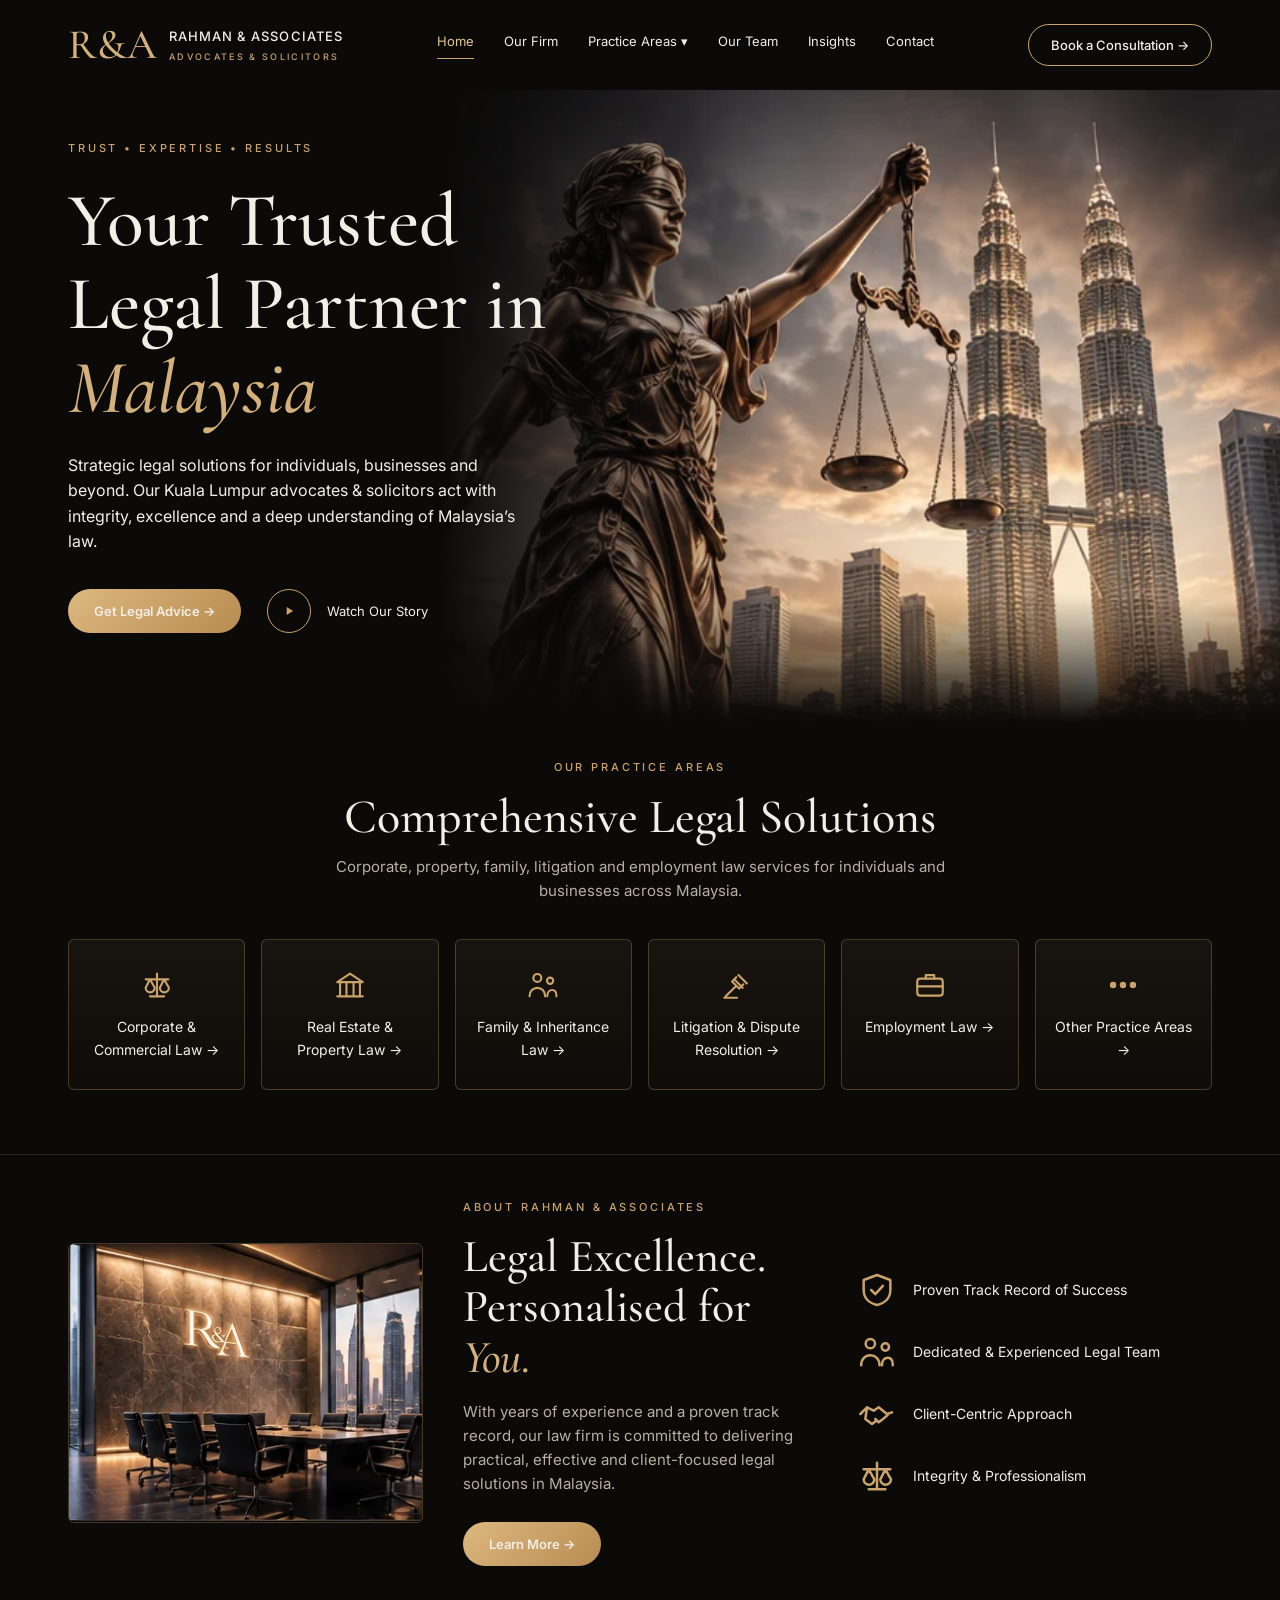
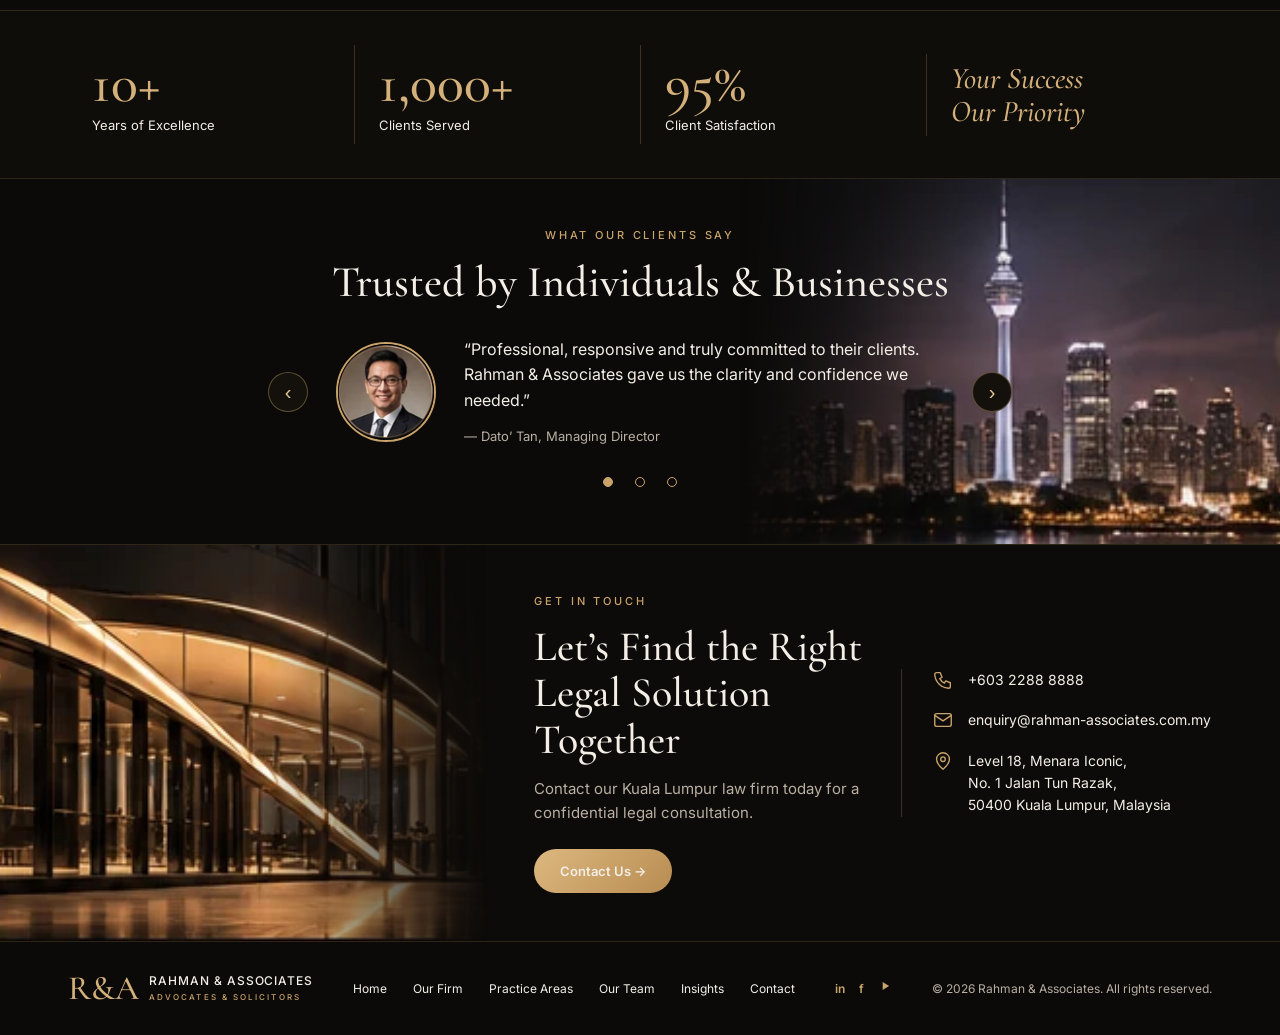
==== commit 68d52ce0: "feat: add About Us, Services, Our Team, Insights and Contact pages" ====
--- a/index.html
+++ b/index.html
@@ -1,587 +1,93 @@
-<!DOCTYPE html>
-<html>
+<!doctype html>
+<html lang="en">
 <head>
-  <meta charset="utf-8">
-<!--
-Some of the files packed into this page (the "__bundler/manifest" data in this file, unpacked by the page’s script when it opens) are font files downloaded unchanged from Google Fonts (fonts.gstatic.com) when the page was saved. Google Fonts serves each family in pieces, one file per range of characters, so these may not be complete families. Each family’s license follows and still applies to its files. If you pass this file on, keep this comment in it.
-
-Cormorant Garamond
-
-Copyright 2015 the Cormorant Project Authors (github.com/CatharsisFonts/Cormorant)
-
-This Font Software is licensed under the SIL Open Font License, Version 1.1.
-This license is copied below, and is also available with a FAQ at:
-https://scripts.sil.org/OFL
-
-
------------------------------------------------------------
-SIL OPEN FONT LICENSE Version 1.1 - 26 February 2007
------------------------------------------------------------
-
-PREAMBLE
-The goals of the Open Font License (OFL) are to stimulate worldwide
-development of collaborative font projects, to support the font creation
-efforts of academic and linguistic communities, and to provide a free and
-open framework in which fonts may be shared and improved in partnership
-with others.
-
-The OFL allows the licensed fonts to be used, studied, modified and
-redistributed freely as long as they are not sold by themselves. The
-fonts, including any derivative works, can be bundled, embedded,
-redistributed and/or sold with any software provided that any reserved
-names are not used by derivative works. The fonts and derivatives,
-however, cannot be released under any other type of license. The
-requirement for fonts to remain under this license does not apply
-to any document created using the fonts or their derivatives.
-
-DEFINITIONS
-"Font Software" refers to the set of files released by the Copyright
-Holder(s) under this license and clearly marked as such. This may
-include source files, build scripts and documentation.
-
-"Reserved Font Name" refers to any names specified as such after the
-copyright statement(s).
-
-"Original Version" refers to the collection of Font Software components as
-distributed by the Copyright Holder(s).
-
-"Modified Version" refers to any derivative made by adding to, deleting,
-or substituting -- in part or in whole -- any of the components of the
-Original Version, by changing formats or by porting the Font Software to a
-new environment.
-
-"Author" refers to any designer, engineer, programmer, technical
-writer or other person who contributed to the Font Software.
-
-PERMISSION & CONDITIONS
-Permission is hereby granted, free of charge, to any person obtaining
-a copy of the Font Software, to use, study, copy, merge, embed, modify,
-redistribute, and sell modified and unmodified copies of the Font
-Software, subject to the following conditions:
-
-1) Neither the Font Software nor any of its individual components,
-in Original or Modified Versions, may be sold by itself.
-
-2) Original or Modified Versions of the Font Software may be bundled,
-redistributed and/or sold with any software, provided that each copy
-contains the above copyright notice and this license. These can be
-included either as stand-alone text files, human-readable headers or
-in the appropriate machine-readable metadata fields within text or
-binary files as long as those fields can be easily viewed by the user.
-
-3) No Modified Version of the Font Software may use the Reserved Font
-Name(s) unless explicit written permission is granted by the corresponding
-Copyright Holder. This restriction only applies to the primary font name as
-presented to the users.
-
-4) The name(s) of the Copyright Holder(s) or the Author(s) of the Font
-Software shall not be used to promote, endorse or advertise any
-Modified Version, except to acknowledge the contribution(s) of the
-Copyright Holder(s) and the Author(s) or with their explicit written
-permission.
-
-5) The Font Software, modified or unmodified, in part or in whole,
-must be distributed entirely under this license, and must not be
-distributed under any other license. The requirement for fonts to
-remain under this license does not apply to any document created
-using the Font Software.
-
-TERMINATION
-This license becomes null and void if any of the above conditions are
-not met.
-
-DISCLAIMER
-THE FONT SOFTWARE IS PROVIDED "AS IS", WITHOUT WARRANTY OF ANY KIND,
-EXPRESS OR IMPLIED, INCLUDING BUT NOT LIMITED TO ANY WARRANTIES OF
-MERCHANTABILITY, FITNESS FOR A PARTICULAR PURPOSE AND NONINFRINGEMENT
-OF COPYRIGHT, PATENT, TRADEMARK, OR OTHER RIGHT. IN NO EVENT SHALL THE
-COPYRIGHT HOLDER BE LIABLE FOR ANY CLAIM, DAMAGES OR OTHER LIABILITY,
-INCLUDING ANY GENERAL, SPECIAL, INDIRECT, INCIDENTAL, OR CONSEQUENTIAL
-DAMAGES, WHETHER IN AN ACTION OF CONTRACT, TORT OR OTHERWISE, ARISING
-FROM, OUT OF THE USE OR INABILITY TO USE THE FONT SOFTWARE OR FROM
-OTHER DEALINGS IN THE FONT SOFTWARE.
-
-Inter
-
-Copyright 2020 The Inter Project Authors (https://github.com/rsms/inter)
-
-This Font Software is licensed under the SIL Open Font License, Version 1.1.
-This license is copied below, and is also available with a FAQ at:
-https://scripts.sil.org/OFL
-
-
------------------------------------------------------------
-SIL OPEN FONT LICENSE Version 1.1 - 26 February 2007
------------------------------------------------------------
-
-PREAMBLE
-The goals of the Open Font License (OFL) are to stimulate worldwide
-development of collaborative font projects, to support the font creation
-efforts of academic and linguistic communities, and to provide a free and
-open framework in which fonts may be shared and improved in partnership
-with others.
-
-The OFL allows the licensed fonts to be used, studied, modified and
-redistributed freely as long as they are not sold by themselves. The
-fonts, including any derivative works, can be bundled, embedded,
-redistributed and/or sold with any software provided that any reserved
-names are not used by derivative works. The fonts and derivatives,
-however, cannot be released under any other type of license. The
-requirement for fonts to remain under this license does not apply
-to any document created using the fonts or their derivatives.
-
-DEFINITIONS
-"Font Software" refers to the set of files released by the Copyright
-Holder(s) under this license and clearly marked as such. This may
-include source files, build scripts and documentation.
-
-"Reserved Font Name" refers to any names specified as such after the
-copyright statement(s).
-
-"Original Version" refers to the collection of Font Software components as
-distributed by the Copyright Holder(s).
-
-"Modified Version" refers to any derivative made by adding to, deleting,
-or substituting -- in part or in whole -- any of the components of the
-Original Version, by changing formats or by porting the Font Software to a
-new environment.
-
-"Author" refers to any designer, engineer, programmer, technical
-writer or other person who contributed to the Font Software.
-
-PERMISSION & CONDITIONS
-Permission is hereby granted, free of charge, to any person obtaining
-a copy of the Font Software, to use, study, copy, merge, embed, modify,
-redistribute, and sell modified and unmodified copies of the Font
-Software, subject to the following conditions:
-
-1) Neither the Font Software nor any of its individual components,
-in Original or Modified Versions, may be sold by itself.
-
-2) Original or Modified Versions of the Font Software may be bundled,
-redistributed and/or sold with any software, provided that each copy
-contains the above copyright notice and this license. These can be
-included either as stand-alone text files, human-readable headers or
-in the appropriate machine-readable metadata fields within text or
-binary files as long as those fields can be easily viewed by the user.
-
-3) No Modified Version of the Font Software may use the Reserved Font
-Name(s) unless explicit written permission is granted by the corresponding
-Copyright Holder. This restriction only applies to the primary font name as
-presented to the users.
-
-4) The name(s) of the Copyright Holder(s) or the Author(s) of the Font
-Software shall not be used to promote, endorse or advertise any
-Modified Version, except to acknowledge the contribution(s) of the
-Copyright Holder(s) and the Author(s) or with their explicit written
-permission.
-
-5) The Font Software, modified or unmodified, in part or in whole,
-must be distributed entirely under this license, and must not be
-distributed under any other license. The requirement for fonts to
-remain under this license does not apply to any document created
-using the Font Software.
-
-TERMINATION
-This license becomes null and void if any of the above conditions are
-not met.
-
-DISCLAIMER
-THE FONT SOFTWARE IS PROVIDED "AS IS", WITHOUT WARRANTY OF ANY KIND,
-EXPRESS OR IMPLIED, INCLUDING BUT NOT LIMITED TO ANY WARRANTIES OF
-MERCHANTABILITY, FITNESS FOR A PARTICULAR PURPOSE AND NONINFRINGEMENT
-OF COPYRIGHT, PATENT, TRADEMARK, OR OTHER RIGHT. IN NO EVENT SHALL THE
-COPYRIGHT HOLDER BE LIABLE FOR ANY CLAIM, DAMAGES OR OTHER LIABILITY,
-INCLUDING ANY GENERAL, SPECIAL, INDIRECT, INCIDENTAL, OR CONSEQUENTIAL
-DAMAGES, WHETHER IN AN ACTION OF CONTRACT, TORT OR OTHERWISE, ARISING
-FROM, OUT OF THE USE OR INABILITY TO USE THE FONT SOFTWARE OR FROM
-OTHER DEALINGS IN THE FONT SOFTWARE.
-
--->
-  <title>Rahman &amp; Associates | Law Firm in Kuala Lumpur, Malaysia</title>
-  <style>
-    * { margin: 0; padding: 0; box-sizing: border-box; }
-    body { background: #faf9f5; display: flex; align-items: center; justify-content: center; min-height: 100vh; font-family: -apple-system, BlinkMacSystemFont, sans-serif; }
-    #__bundler_loading { position: fixed; bottom: 20px; right: 20px; font: 13px/1.4 -apple-system, BlinkMacSystemFont, sans-serif; color: #666; background: #fff; padding: 8px 14px; border-radius: 8px; box-shadow: 0 1px 4px rgba(0,0,0,0.12); z-index: 10000; }
-    #__bundler_thumbnail { position: fixed; inset: 0; width: 100%; height: 100%; display: flex; align-items: center; justify-content: center; background: #faf9f5; z-index: 9999; }
-    #__bundler_thumbnail svg { width: 100%; height: 100%; object-fit: contain; }
-    #__bundler_placeholder { color: #999; font-size: 14px; }
-  </style>
-  <noscript>
-    <style>#__bundler_loading { display: none; }</style>
-    <div style="position:fixed;bottom:12px;left:12px;font:13px/1.4 -apple-system,BlinkMacSystemFont,sans-serif;color:#999;background:rgba(255,255,255,0.9);padding:6px 12px;border-radius:6px;box-shadow:0 1px 4px rgba(0,0,0,0.08);z-index:10000;">
-      This page requires JavaScript to display.
-    </div>
-  </noscript>
+<meta charset="utf-8">
+<meta name="viewport" content="width=device-width, initial-scale=1">
+<title>Rahman &amp; Associates | Law Firm in Kuala Lumpur, Malaysia</title>
+<meta name="description" content="Rahman &amp; Associates is a trusted law firm in Kuala Lumpur, Malaysia. Advocates &amp; solicitors in corporate &amp; commercial, real estate &amp; property, family &amp; inheritance, litigation and employment law.">
+<link rel="preconnect" href="https://fonts.googleapis.com"><link rel="preconnect" href="https://fonts.gstatic.com" crossorigin><link href="https://fonts.googleapis.com/css2?family=Cormorant+Garamond:ital,wght@0,500;0,600;1,500&amp;family=Inter:wght@400;500;600&amp;display=swap" rel="stylesheet">
+<link rel="stylesheet" href="assets/css/home.css">
+<link rel="stylesheet" href="assets/css/extra.css">
 </head>
 <body>
-  <div id="__bundler_placeholder">Loading Rahman &amp; Associates | Law Firm in Kuala Lumpur, Malaysia...</div>
-  <div id="__bundler_loading">Unpacking...</div>
+<div class="pg">
 
-  <script>
-    
-document.addEventListener('DOMContentLoaded', async function() {
-  const loading = document.getElementById('__bundler_loading');
-  function setStatus(msg) { if (loading) loading.textContent = msg; }
+<header class="w" style="display:flex;align-items:center;justify-content:space-between;gap:20px;flex-wrap:wrap;padding-top:22px;padding-bottom:22px">
+<a href="#home" style="display:flex;align-items:center;gap:12px"><span class="sf" style="font-size:42px;color:#d4b07a">R&amp;A</span><span style="line-height:1.3"><b style="font-size:13px;letter-spacing:.08em;font-weight:500">RAHMAN &amp; ASSOCIATES</b><br><span class="ey" style="font-size:9px">Advocates &amp; Solicitors</span></span></a>
+<nav style="display:flex;gap:30px;flex-wrap:wrap;font-size:13px"><a href="#home" style="color:#e3c795;border-bottom:1px solid #c9a36a;padding-bottom:6px">Home</a><a href="about.html">Our Firm</a><a href="services.html">Practice Areas ▾</a><a href="team.html">Our Team</a><a href="insights.html">Insights</a><a href="contact.html">Contact</a></nav>
+<a href="contact.html" class="btn2">Book a Consultation →</a>
+</header>
 
-  const FONT_MIME = /^(font[/]|application[/](x-)?font-|application[/]vnd\.ms-fontobject)/i;
-  const MIME_TOKEN = /^[\w.+-]+[/][\w.+-]+$/;
-  function toBase64(bytes) {
-    let bin = '';
-    for (let i = 0; i < bytes.length; i += 0x8000) {
-      bin += String.fromCharCode.apply(null, bytes.subarray(i, i + 0x8000));
-    }
-    return btoa(bin);
-  }
+<section id="home" style="position:relative;overflow:hidden;min-height:620px;display:flex;align-items:center">
+<img class="fr bg" src="assets/images/01-hero-lady-justice-kuala-lumpur.webp" alt="Lady Justice holding the scales of justice before the Petronas Towers in Kuala Lumpur, Malaysia" style="position:absolute;right:0;top:0;height:100%;width:min(66%,960px);object-fit:cover;object-position:60% center">
+<div style="position:absolute;left:0;right:0;bottom:0;height:130px;background:linear-gradient(transparent,#0b0a09)"></div>
+<div class="w" style="position:relative;width:100%;padding-top:50px;padding-bottom:90px"><div style="max-width:540px">
+<div class="ey">Trust • Expertise • Results</div>
+<h1 class="sf" style="font-size:clamp(46px,6vw,76px);margin:22px 0">Your Trusted Legal Partner in <i>Malaysia</i></h1>
+<p style="max-width:450px;font-size:16px;margin:0 0 34px">Strategic legal solutions for individuals, businesses and beyond. Our Kuala Lumpur advocates &amp; solicitors act with integrity, excellence and a deep understanding of Malaysia’s law.</p>
+<div style="display:flex;align-items:center;gap:26px;flex-wrap:wrap"><a href="contact.html" class="btn">Get Legal Advice →</a><a href="about.html" class="ft" style="font-size:13px"><span style="width:44px;height:44px;border-radius:50%;border:1px solid #c9a36a;display:flex;align-items:center;justify-content:center"><svg viewBox="0 0 24 24" aria-hidden="true" style="width:14px;height:14px;fill:#c9a36a"><path d="M8 5v14l11-7z"></path></svg></span>Watch Our Story</a></div>
+</div></div>
+</section>
 
-  // Error sink persists across replaceWith since it's on window, not the DOM.
-  window.addEventListener('error', function(e) {
-    // Failed resource loads (CSP-blocked links, scripts, images) fire plain
-    // events at the element — warn only; real JS errors carry message/error.
-    if (!e.message && !e.error && e.target && e.target !== window) {
-      console.warn('[bundle] resource failed to load:',
-        e.target.tagName, String(e.target.src || e.target.href || ''));
-      return;
-    }
-    var p = document.body || document.documentElement;
-    var d = document.getElementById('__bundler_err') || p.appendChild(document.createElement('div'));
-    d.id = '__bundler_err';
-    d.style.cssText = 'position:fixed;bottom:12px;left:12px;right:12px;font:12px/1.4 ui-monospace,monospace;background:#2a1215;color:#ff8a80;padding:10px 14px;border-radius:8px;border:1px solid #5c2b2e;z-index:99999;white-space:pre-wrap;max-height:40vh;overflow:auto';
-    d.textContent = (d.textContent ? d.textContent + String.fromCharCode(10) : '') +
-      '[bundle] ' + (e.message || e.type) +
-      (e.filename ? ' (' + e.filename.slice(0, 60) + ':' + e.lineno + ')' : '');
-  }, true);
+<section id="practice" class="w" style="padding-top:36px;padding-bottom:64px;text-align:center">
+<div class="ey">Our Practice Areas</div>
+<h2 class="sf" style="font-size:clamp(34px,4vw,48px);margin:14px 0 12px">Comprehensive Legal Solutions</h2>
+<p class="mu" style="max-width:640px;margin:0 auto 36px">Corporate, property, family, litigation and employment law services for individuals and businesses across Malaysia.</p>
+<div style="display:grid;grid-template-columns:repeat(auto-fit,minmax(170px,1fr));gap:16px">
+<a href="services.html" class="card"><svg class="ic" viewBox="0 0 24 24" aria-hidden="true"><path d="M12 4v16M7 20h10M4 8h16M7 8l-3 6a3.2 3.2 0 006.4 0L7 8zM17 8l-3 6a3.2 3.2 0 006.4 0L17 8z"></path></svg><span>Corporate &amp; Commercial Law →</span></a>
+<a href="services.html" class="card"><svg class="ic" viewBox="0 0 24 24" aria-hidden="true"><path d="M3 20h18M5 20V10M9.5 20V10M14.5 20V10M19 20V10M3 10l9-6 9 6z"></path></svg><span>Real Estate &amp; Property Law →</span></a>
+<a href="services.html" class="card"><svg class="ic" viewBox="0 0 24 24" aria-hidden="true"><circle cx="8" cy="7" r="2.8"></circle><circle cx="17" cy="9" r="2.2"></circle><path d="M2.5 20c0-3.800 2.500-6 5.500-6s5.500 2.200 5.500 6M15 20c0-2.800 1.500-4.500 3.500-4.500s3 1.700 3 4.500"></path></svg><span>Family &amp; Inheritance Law →</span></a>
+<a href="services.html" class="card"><svg class="ic" viewBox="0 0 24 24" aria-hidden="true"><path d="M13 5l6 6M10 8l6 6M11.500 6.500l-3 3 5 5 3-3M4 20l7-7M3 21h9"></path></svg><span>Litigation &amp; Dispute Resolution →</span></a>
+<a href="services.html" class="card"><svg class="ic" viewBox="0 0 24 24" aria-hidden="true"><rect x="3" y="7.500" width="18" height="12" rx="2"></rect><path d="M9 7.500V5h6v2.500M3 13h18"></path></svg><span>Employment Law →</span></a>
+<a href="services.html" class="card"><svg class="ic" viewBox="0 0 24 24" aria-hidden="true" style="fill:#c9a36a"><circle cx="5" cy="12" r="1.500"></circle><circle cx="12" cy="12" r="1.500"></circle><circle cx="19" cy="12" r="1.500"></circle></svg><span>Other Practice Areas →</span></a>
+</div>
+</section>
 
-  try {
-    const manifestEl = document.querySelector('script[type="__bundler/manifest"]');
-    const templateEl = document.querySelector('script[type="__bundler/template"]');
-    if (!manifestEl || !templateEl) {
-      setStatus('Error: missing bundle data');
-      console.error('[bundler] Missing script tags — manifestEl:', !!manifestEl, 'templateEl:', !!templateEl);
-      return;
-    }
+<section id="about" class="sec">
+<div class="w" style="display:grid;grid-template-columns:repeat(auto-fit,minmax(290px,1fr));gap:40px;align-items:center;padding-top:44px;padding-bottom:44px">
+<img src="assets/images/02-law-firm-meeting-room.webp" alt="Meeting room of Rahman &amp; Associates law firm overlooking the Kuala Lumpur skyline" style="width:100%;height:280px;object-fit:cover;border-radius:6px;border:1px solid rgba(201,163,106,.3)">
+<div><div class="ey">About Rahman &amp; Associates</div>
+<h2 class="sf" style="font-size:clamp(34px,4vw,46px);margin:14px 0 18px">Legal Excellence. Personalised for <i>You.</i></h2>
+<p class="mu" style="margin:0 0 26px">With years of experience and a proven track record, our law firm is committed to delivering practical, effective and client-focused legal solutions in Malaysia.</p>
+<a href="about.html" class="btn">Learn More →</a></div>
+<div style="display:flex;flex-direction:column;gap:22px;font-size:14px">
+<div class="ft"><svg class="ic" viewBox="0 0 24 24" aria-hidden="true" style="width:40px;height:40px"><path d="M12 3l8 3v6c0 5-3.500 8-8 9-4.500-1-8-4-8-9V6z"></path><path d="M8.500 12l2.500 2.500 4.500-5"></path></svg>Proven Track Record of Success</div>
+<div class="ft"><svg class="ic" viewBox="0 0 24 24" aria-hidden="true" style="width:40px;height:40px"><circle cx="8" cy="7" r="2.8"></circle><circle cx="17" cy="9" r="2.2"></circle><path d="M2.500 20c0-3.800 2.500-6 5.500-6s5.500 2.200 5.500 6M15 20c0-2.800 1.500-4.500 3.500-4.500s3 1.700 3 4.500"></path></svg>Dedicated &amp; Experienced Legal Team</div>
+<div class="ft"><svg class="ic" viewBox="0 0 24 24" aria-hidden="true" style="width:40px;height:40px"><path d="M2 12l4-4 4 2 3-2 5 4 3-1M6 8l-1 7 4 3 2-1.500M11 15l2 2 2-1.500 3.500-3"></path></svg>Client-Centric Approach</div>
+<div class="ft"><svg class="ic" viewBox="0 0 24 24" aria-hidden="true" style="width:40px;height:40px"><path d="M12 4v16M7 20h10M4 8h16M7 8l-3 6a3.2 3.2 0 006.4 0L7 8zM17 8l-3 6a3.2 3.2 0 006.4 0L17 8z"></path></svg>Integrity &amp; Professionalism</div>
+</div>
+</div>
+</section>
 
-    const manifest = JSON.parse(manifestEl.textContent);
-    let template = JSON.parse(templateEl.textContent);
+<section class="sec" style="background:#0f0d0a"><div class="w" style="display:grid;grid-template-columns:repeat(auto-fit,minmax(200px,1fr));gap:20px 0;padding-top:34px;padding-bottom:34px;align-items:center">
+<div class="st" style="border-left:0"><div class="sf" style="font-size:56px;color:#d4b07a">10+</div><div style="font-size:13px">Years of Excellence</div></div>
+<div class="st"><div class="sf" style="font-size:56px;color:#d4b07a">1,000+</div><div style="font-size:13px">Clients Served</div></div>
+<div class="st"><div class="sf" style="font-size:56px;color:#d4b07a">95%</div><div style="font-size:13px">Client Satisfaction</div></div>
+<div class="st"><div class="sf" style="font-size:30px;color:#d4b07a;font-style:italic">Your Success<br>Our Priority</div></div>
+</div></section>
 
-    // Nested page bundles (iframe targets). Each ships ONCE, in the ROOT
-    // document's manifest; frame srcs carry an about:blank#<uuid> marker
-    // instead of a substitutable uuid. Every document mints the blobs for
-    // its OWN frames — from local text at the root, or text obtained from
-    // its DIRECT parent over the relay protocol below — so each frame
-    // navigation stays same-origin with its initiator and a deduped page
-    // loads at any depth on any host, including a file:// download's
-    // opaque origins (where a blob minted by one document cannot be
-    // navigated to by another).
-    const pageOrderEl = document.querySelector('script[type="__bundler/page_order"]');
-    const pageOrder = pageOrderEl ? JSON.parse(pageOrderEl.textContent) : [];
-    const pageSet = new Set(pageOrder);
-    const pageTexts = {};
+<section id="testimonials" style="position:relative;overflow:hidden;border-top:1px solid rgba(201,163,106,.18);background:#0b0a09;color:#f3eee6"><img class="tkk" src="assets/images/04-kuala-lumpur-night-skyline.webp" alt="Kuala Lumpur skyline at night with the KL Tower" style="position:absolute;right:0;top:0;height:100%;width:42%;object-fit:cover;-webkit-mask-image:linear-gradient(270deg,#000 50%,transparent);mask-image:linear-gradient(270deg,#000 50%,transparent)"><div style="position:relative;max-width:1240px;margin:0 auto;padding:48px clamp(20px,4vw,48px)"><div style="text-align:center"><div style="font-size:11px;letter-spacing:.26em;text-transform:uppercase;color:#c9a36a;font-weight:500">What Our Clients Say</div><h2 style="font:500 clamp(32px,3.8vw,44px)/1.1 'Cormorant Garamond',Georgia,serif;margin:14px 0 30px">Trusted by Individuals &amp; Businesses</h2></div><div style="display:flex;align-items:center;justify-content:center;gap:28px;flex-wrap:wrap"><button type="button" class="tc-prev" aria-label="Previous testimonial" style="width:40px;height:40px;border-radius:50%;border:1px solid rgba(201,163,106,.4);background:#14110d;color:#e3c795;font-size:20px;cursor:pointer">&lsaquo;</button><img id="tc-img" src="assets/images/03-lawyer-testimonial-portrait.webp" alt="" style="width:100px;height:100px;border-radius:50%;border:2px solid #c9a36a;object-fit:cover"><div id="tc-ph" hidden style="width:100px;height:100px;border-radius:50%;border:2px solid #c9a36a;background:#14110d"></div><div style="max-width:480px;min-height:110px" aria-live="polite"><p id="tc-q" style="margin:0 0 10px;font-size:16px"></p><span id="tc-w" style="color:#b9afa2;font-size:13px"></span></div><button type="button" class="tc-next" aria-label="Next testimonial" style="width:40px;height:40px;border-radius:50%;border:1px solid rgba(201,163,106,.4);background:#14110d;color:#e3c795;font-size:20px;cursor:pointer">&rsaquo;</button></div><div id="tc-dots" style="display:flex;justify-content:center;gap:4px;margin-top:20px"></div></div></section>
 
-    // ── Nested-page text protocol (parent-chain relay) ──
-    // Page bundles ship once, in the ROOT document's manifest. Every
-    // document mints the blobs for its OWN frames, obtaining page text
-    // through a strict parent-chain relay: a document only ever SENDS to
-    // its direct parent (which, for every document the publisher's own
-    // runtime minted, is another publisher document) and only ACCEPTS
-    // text from that direct parent; requests from below are honored only
-    // for the document's own child frames, and the ROOT never sends
-    // upward at all. That last rule is load-bearing: the artifact host's
-    // frame-ancestors allows claude.ai (and friends) to frame an
-    // artifact, so window.top can be a FOREIGN document — a top-addressed
-    // protocol would hand page uuids to that ancestor and accept forged
-    // "page text" from it, minting attacker HTML as an artifact-origin
-    // blob document. The chain never touches the ancestor: requests stop
-    // at the root, replies are origin-addressed per hop (never '*' when
-    // an origin exists), and both directions are origin-gated (on https
-    // a foreign sender's origin can never equal this document's; in
-    // opaque contexts — file:// — everything serializes as 'null', where
-    // an embedded EXTERNAL frame still fails the gate by carrying its
-    // own real origin, and a sandboxed child of such a frame is excluded
-    // by the own-child-frames check plus uuid unguessability). Shape is
-    // deny-by-default: one request form, one reply form, no error
-    // replies.
-    // window.origin is the SERIALIZED SECURITY origin ('null' in opaque
-    // contexts such as a sandboxed preview iframe) — location.origin is
-    // computed from the URL and stays 'https://…' even when the document
-    // is sandboxed, which would misgate every opaque chain.
-    const OWN_TARGET = /^https?:[/][/]/.test(window.origin || '')
-      ? window.origin
-      : '*';
-    function trustedOrigin(e) {
-      if (e.origin === window.origin) return true; // https chains; opaque==opaque
-      // file:// trees: Chrome serializes the file document's origin as
-      // 'file://' while the blob: documents it mints serialize as 'null',
-      // so the two legitimate shapes can never string-match — accept the
-      // pair in both directions. https origins never serialize as either,
-      // and sender identity (own child frame / direct parent) is checked
-      // separately.
-      return (
-        (e.origin === 'null' &&
-          (window.origin === 'file://' ||
-            window.location.protocol === 'file:')) ||
-        (/^file:/.test(e.origin) && window.origin === 'null')
-      );
-    }
-    // Non-empty only in the root document (nested bundles ship an empty
-    // island), so it doubles as the root marker: the root answers from
-    // local text and treats a miss as authoritative — never relaying to
-    // its (possibly foreign) parent.
-    const isPageRoot = pageOrder.length > 0;
-    const blobUrls = {};
-    const resourceBlobs = {};
-    const UUID_SHAPE = /^[0-9a-f]{8}-[0-9a-f]{4}-[0-9a-f]{4}-[0-9a-f]{4}-[0-9a-f]{12}$/;
-    const pendingFrames = {}; // uuid -> [{el, frag}] awaiting text for own frames
-    const pendingRelays = {}; // uuid -> [childWindow] awaiting text to pass down
-    function mountPage(el, frag, text) {
-      const pageBlob = new Blob([text], { type: 'text/html' });
-      const u = URL.createObjectURL(pageBlob);
-      resourceBlobs[u] = pageBlob;
-      el.src = u + frag;
-    }
-    function deliverPage(uuid, text) {
-      const frames = pendingFrames[uuid];
-      delete pendingFrames[uuid];
-      if (frames) for (const f of frames) mountPage(f.el, f.frag, text);
-      const relays = pendingRelays[uuid];
-      delete pendingRelays[uuid];
-      if (relays) {
-        for (const cw of relays) {
-          try { cw.postMessage({ __bundler_page: uuid, __bundler_text: text }, OWN_TARGET); } catch (err) { /* gone */ }
-        }
-      }
-    }
-    function ownFrameWindows() {
-      const out = [];
-      for (const f of Array.from(document.querySelectorAll('iframe'))) {
-        try { if (f.contentWindow) out.push(f.contentWindow); } catch (err) { /* detached */ }
-      }
-      return out;
-    }
-    window.addEventListener('message', function (e) {
-      const d = e.data;
-      if (!d || typeof d !== 'object' || !e.source) return;
-      // Origin gate first; the structural checks below (own-child-frames
-      // for requests, direct-parent + solicited-uuid for replies, the
-      // root's never-relay rule) are what hold in fully opaque chains
-      // where origin strings can't discriminate — a sandboxed root's
-      // FOREIGN wrapper still fails all three even though both serialize
-      // as real-vs-'null' rather than matching.
-      if (!trustedOrigin(e)) return;
-      if (typeof d.__bundler_need === 'string' && UUID_SHAPE.test(d.__bundler_need)) {
-        // Requests are honored only for this document's own child frames.
-        if (ownFrameWindows().indexOf(e.source) < 0) return;
-        const uuid = d.__bundler_need;
-        const text = pageTexts[uuid];
-        if (typeof text === 'string') {
-          try { e.source.postMessage({ __bundler_page: uuid, __bundler_text: text }, OWN_TARGET); } catch (err) { /* gone */ }
-          return;
-        }
-        if (isPageRoot || window.parent === window) return; // authoritative miss
-        const waiting = pendingRelays[uuid];
-        if (waiting) {
-          if (waiting.indexOf(e.source) < 0) waiting.push(e.source);
-          return;
-        }
-        // Never-answered uuids would otherwise accumulate forever under a
-        // request spray; past the cap (far above any real page count) new
-        // relays are dropped rather than remembered.
-        if (Object.keys(pendingRelays).length >= 128) return;
-        pendingRelays[uuid] = [e.source];
-        window.parent.postMessage({ __bundler_need: uuid }, OWN_TARGET);
-      } else if (
-        typeof d.__bundler_page === 'string' &&
-        UUID_SHAPE.test(d.__bundler_page) &&
-        typeof d.__bundler_text === 'string'
-      ) {
-        // The shape test is load-bearing beyond tidiness: the solicited
-        // check below uses the in operator, which matches prototype keys
-        // ('__proto__', 'constructor') — an unshaped key would reach
-        // deliverPage and throw, painting the error banner.
-        // Text is accepted only from the direct parent — the document
-        // that minted this one.
-        if (e.source !== window.parent || window.parent === window) return;
-        if (!(d.__bundler_page in pendingFrames) && !(d.__bundler_page in pendingRelays)) return;
-        deliverPage(d.__bundler_page, d.__bundler_text);
-      }
-    });
+<section id="contact" class="sec" style="display:flex;flex-wrap:wrap;align-items:stretch;background:#0d0b09">
+<img class="fl" src="assets/images/05-modern-law-office-exterior.webp" alt="Modern glass-fronted law office exterior in Kuala Lumpur" style="flex:0 1 min(38%,520px);min-width:260px;height:auto;min-height:220px;object-fit:cover">
+<div class="w" style="flex:1 1 560px;display:grid;grid-template-columns:repeat(auto-fit,minmax(260px,1fr));gap:36px;align-items:center;padding-top:48px;padding-bottom:48px;margin:0">
+<div><div class="ey">Get in Touch</div><h2 class="sf" style="font-size:clamp(32px,3.6vw,42px);margin:14px 0 14px">Let’s Find the Right Legal Solution Together</h2><p class="mu" style="margin:0 0 24px">Contact our Kuala Lumpur law firm today for a confidential legal consultation.</p><a href="mailto:enquiry@rahman-associates.com.my" class="btn">Contact Us →</a></div>
+<address style="font-style:normal;display:flex;flex-direction:column;gap:18px;font-size:14px;border-left:1px solid rgba(201,163,106,.25);padding-left:30px">
+<a href="tel:+60322888888" class="ft" style="gap:14px"><svg class="ic" viewBox="0 0 24 24" aria-hidden="true" style="width:22px;height:22px"><path d="M5 4h4l2 5-2.500 1.500a11 11 0 005 5L15 13l5 2v4a2 2 0 01-2 2A16 16 0 013 6a2 2 0 012-2z"></path></svg>+603 2288 8888</a>
+<a href="mailto:enquiry@rahman-associates.com.my" class="ft" style="gap:14px"><svg class="ic" viewBox="0 0 24 24" aria-hidden="true" style="width:22px;height:22px"><rect x="3" y="5" width="18" height="14" rx="2"></rect><path d="M3 7l9 6 9-6"></path></svg>enquiry@rahman-associates.com.my</a>
+<div class="ft" style="gap:14px;align-items:flex-start"><svg class="ic" viewBox="0 0 24 24" aria-hidden="true" style="width:22px;height:22px"><path d="M12 21s-7-6.200-7-11a7 7 0 0114 0c0 4.800-7 11-7 11z"></path><circle cx="12" cy="10" r="2.500"></circle></svg><span>Level 18, Menara Iconic,<br>No. 1 Jalan Tun Razak,<br>50400 Kuala Lumpur, Malaysia</span></div>
+</address>
+</div>
+</section>
 
-    const uuids = Object.keys(manifest);
-    setStatus('Unpacking ' + uuids.length + ' assets...');
+<footer id="team" class="sec"><div class="w" style="display:flex;align-items:center;justify-content:space-between;gap:20px;flex-wrap:wrap;padding-top:28px;padding-bottom:28px;font-size:12px">
+<a href="#home" class="ft" style="gap:10px"><span class="sf" style="font-size:34px;color:#d4b07a">R&amp;A</span><span style="line-height:1.3"><b style="font-weight:500;letter-spacing:.08em">RAHMAN &amp; ASSOCIATES</b><br><span class="ey" style="font-size:8px">Advocates &amp; Solicitors</span></span></a>
+<nav style="display:flex;gap:26px;flex-wrap:wrap"><a href="#home">Home</a><a href="about.html">Our Firm</a><a href="services.html">Practice Areas</a><a href="team.html">Our Team</a><a href="insights.html">Insights</a><a href="contact.html">Contact</a></nav>
+<div class="ft" style="gap:14px"><a href="#contact" aria-label="LinkedIn" style="color:#c9a36a;font-weight:600">in</a><a href="#contact" aria-label="Facebook" style="color:#c9a36a;font-weight:600">f</a><a href="#contact" aria-label="YouTube"><svg viewBox="0 0 24 24" aria-hidden="true" style="width:14px;height:14px;fill:#c9a36a"><path d="M8 5v14l11-7z"></path></svg></a></div>
+<span class="mu">© 2026 Rahman &amp; Associates. All rights reserved.</span>
+</div></footer>
 
-    await Promise.all(uuids.map(async (uuid) => {
-      const entry = manifest[uuid];
-      try {
-        const binaryStr = atob(entry.data);
-        const bytes = new Uint8Array(binaryStr.length);
-        for (let i = 0; i < binaryStr.length; i++) bytes[i] = binaryStr.charCodeAt(i);
-
-        let finalBytes = bytes;
-        if (entry.compressed) {
-          if (typeof DecompressionStream !== 'undefined') {
-            const ds = new DecompressionStream('gzip');
-            const writer = ds.writable.getWriter();
-            const reader = ds.readable.getReader();
-            writer.write(bytes);
-            writer.close();
-            const chunks = [];
-            let totalLen = 0;
-            while (true) {
-              const { done, value } = await reader.read();
-              if (done) break;
-              chunks.push(value);
-              totalLen += value.length;
-            }
-            finalBytes = new Uint8Array(totalLen);
-            let offset = 0;
-            for (const chunk of chunks) { finalBytes.set(chunk, offset); offset += chunk.length; }
-          } else {
-            console.warn('DecompressionStream not available, asset ' + uuid + ' may not render');
-          }
-        }
-
-        if (pageSet.has(uuid)) {
-          pageTexts[uuid] = new TextDecoder().decode(finalBytes);
-          return;
-        }
-        if (FONT_MIME.test(entry.mime) && MIME_TOKEN.test(entry.mime)) {
-          // Strict artifact hosts allow font-src data: but not blob:.
-          blobUrls[uuid] = 'data:' + entry.mime + ';base64,' +
-            (entry.compressed ? toBase64(finalBytes) : entry.data);
-        } else {
-          const blob = new Blob([finalBytes], { type: entry.mime });
-          blobUrls[uuid] = URL.createObjectURL(blob);
-          resourceBlobs[blobUrls[uuid]] = blob;
-        }
-      } catch (err) {
-        console.error('Failed to decode asset ' + uuid + ':', err);
-        const blob = new Blob([], { type: entry.mime });
-        blobUrls[uuid] = URL.createObjectURL(blob);
-        resourceBlobs[blobUrls[uuid]] = blob;
-      }
-    }));
-
-    const extResEl = document.querySelector('script[type="__bundler/ext_resources"]');
-    const extResources = extResEl ? JSON.parse(extResEl.textContent) : [];
-    const resourceMap = {};
-    for (const entry of extResources) {
-      if (blobUrls[entry.uuid]) resourceMap[entry.id] = blobUrls[entry.uuid];
-    }
-
-    // Artifact-host CSP (connect-src 'self') refuses fetch() of blob: URLs —
-    // consumers read these Blobs directly. Survives the swap like the error sink.
-    window.__resourceBlobs = resourceBlobs;
-
-    setStatus('Rendering...');
-    // Page uuids have no blob here — they ride inside about:blank#<uuid>
-    // frame markers the pass below resolves after the swap.
-    for (const uuid of uuids) {
-      if (pageSet.has(uuid)) continue;
-      template = template.split(uuid).join(blobUrls[uuid]);
-    }
-
-    // Strip integrity + crossorigin — blob URLs from a file:// document inherit
-    // a null origin, so crossorigin forces a CORS fetch that SRI then rejects.
-    // The manifest bytes are ours; SRI protects against CDN compromise, not this.
-    // appifacts: only on tags now pointing at OUR blob: URLs. A reference the
-    // bundler left live-fetched (an absolute x-import, a runtime dependency it
-    // could not embed, an authored external script) keeps the pin it was
-    // written with: that fetch is exactly what SRI protects. (A crossorigin
-    // on a parent whose child carries the blob — <video crossorigin><source>
-    // — is left alone too; the attribute is then the author's to drop.)
-    template = template.replace(/<[a-z][^>]*>/gi, (tag) => /\s(?:src|href|srcset|poster|data|xlink:href)="blob:/i.test(tag) ? tag.replace(/\s+integrity="[^"]*"/gi, '').replace(/\s+crossorigin="[^"]*"/gi, '') : tag);
-
-    const resourceScript = '<script>window.__resources = ' +
-      JSON.stringify(resourceMap).replace(/<\//g, '<\\/') +
-      ';</' + 'script>';
-    // Inject after <head> so the DOCTYPE stays first; prepending the script
-    // would push the parser into quirks mode. DOMParser always emits a <head>
-    // (synthesizing one if the source HTML omitted it) but may carry
-    // attributes through, so match the full opening tag. slice() rather than
-    // replace() keeps us clear of $-pattern substitution in resourceScript.
-    const headOpen = template.match(/<head[^>]*>/i);
-    if (headOpen) {
-      const i = headOpen.index + headOpen[0].length;
-      template = template.slice(0, i) + resourceScript + template.slice(i);
-    }
-
-    // Parse the template and swap the root element. Scripts inserted via
-    // DOMParser/replaceWith are inert per spec — re-create each with
-    // createElement so they execute, awaiting onload for src scripts to
-    // preserve ordering (React before ReactDOM before Babel before text/babel).
-    const doc = new DOMParser().parseFromString(template, 'text/html');
-    document.documentElement.replaceWith(doc.documentElement);
-
-    // Resolve page-frame markers: mint this document's own blob for each
-    // framed page — from local text when this is the root, otherwise by
-    // asking the direct parent over the relay protocol above. An
-    // unanswered request leaves the frame on about:blank, the same
-    // degraded state as a refused embed.
-    {
-      const MARKER = /^about:blank#([0-9a-f]{8}-[0-9a-f]{4}-[0-9a-f]{4}-[0-9a-f]{4}-[0-9a-f]{12})(#.*)?$/;
-      const needed = [];
-      for (const el of Array.from(document.querySelectorAll('iframe'))) {
-        const m = MARKER.exec(el.getAttribute('src') || '');
-        if (!m) continue;
-        const text = pageTexts[m[1]];
-        if (typeof text === 'string') {
-          mountPage(el, m[2] || '', text);
-        } else if (window.parent !== window && !isPageRoot) {
-          const had = pendingFrames[m[1]];
-          (pendingFrames[m[1]] = had || []).push({ el: el, frag: m[2] || '' });
-          if (!had) needed.push(m[1]);
-        }
-      }
-      for (const uuid of needed) {
-        window.parent.postMessage({ __bundler_need: uuid }, OWN_TARGET);
-      }
-    }
-
-    const dead = Array.from(document.scripts);
-    for (const old of dead) {
-      const s = document.createElement('script');
-      for (const a of old.attributes) s.setAttribute(a.name, a.value);
-      s.textContent = old.textContent;
-      // text/babel scripts with a src: read and inline. transformScriptTags
-      // does XHR against the src, but blob:null/ from a file:// origin is
-      // silently dropped. Inlining makes it a plain inline babel script,
-      // which transformScriptTags handles unconditionally.
-      if ((s.type === 'text/babel' || s.type === 'text/jsx') && s.src) {
-        const pre = resourceBlobs[s.src.split('#')[0]];
-        s.textContent = pre ? await pre.text() : await (await fetch(s.src)).text();
-        s.removeAttribute('src');
-      }
-      const p = s.src ? new Promise(function(r) { s.onload = s.onerror = r; }) : null;
-      old.replaceWith(s);
-      if (p) await p;
-    }
-    // Babel standalone auto-transforms type=text/babel on DOMContentLoaded,
-    // which fired before we swapped the document. Trigger manually if present.
-    if (window.Babel && typeof window.Babel.transformScriptTags === 'function') {
-      window.Babel.transformScriptTags();
-    }
-  } catch (err) {
-    setStatus('Error unpacking: ' + err.message);
-    console.error('Bundle unpack error:', err);
-  }
-});
-
-  </script>
-
-  <script type="__bundler/manifest">
-{"ab309d94-f8c6-432b-aaea-89f7fee3985f":{"mime":"image/webp","compressed":false,"data":"UklGRpgeAABXRUJQVlA4IIweAAAwbQCdASrxAJwAPj0ci0QiIaEmqjQaENAHiWcNxe/GPpjnooMDq+9j75bx7OCf3K+t/zvVxt0vMX/NP9Z6s3or/yHTb+rX6F/S4f3GuZ+GP4/9I/nP7x+53r71330V6kfyz7Vfn/8H6XeGvyL1Bfyr+U/5n81/dm+R71nY/89/l/UL9Yvn3+m/wH7wf5j0ytR33C+s/8f/C/AB/PP5l/yvQT/BeFB9m9QL+Vf3X/z/533V/7L/6f67/Qen39G/0X/p/0nwD/zb+3f8r7lORiNTIFFlKubjymmKd2f6Sx9/RmIaVi/uAfv/DTp1agx87kTExxuF2OvMuyWpm9X625MTd64hO3KctpGetjLBEKaK1RkXgAkhrDFPF/YqG2K2rcL0vUzczaqWnh50hTNZ/Wjlc0+XNCHsCh6a8C875od38EbY9iUw3w0Kh9sF5KiDLs9RrPQVDiuVsmSSvQI1dcD8fiHl7Vdm/fCnfaGUZxQLvcl7OzHBVRabUfrUO48qHlbZtGKlhTRVYlKaSyTXLyC4SbcvqT0K/G5WwktdM2M4PpuEXi2ebdt3sTBa5ejZTBkkS8Qd6WGsIEtYBjhCsLSnMdbpVkioLjusWszhZbaoH83b+MyND+jYTlbF5YzTFw/ZGlHbne5GUv7i3BSHGC8wGg4b4HuvqMyiSINZ5Mha+uFADRtt11STyMRLdBvVnEW/5TLIwx37gxHZVuaOpqAORrWdQBonbI1ZeO1cFvZOP+waG6vCBbFYQe4LgPeUTGIXjj8EO3SXBD6ztdxvgERNF0fai4f9bAsheG43GWYeQGUvy+WnPP4hbRMCXD78qTTt9W52eTcDnvW0g5QBuuUn32siqC6mDexp0qF4Pfh/nTrKiGgcyztDDney4ZA2J2hDOEDYzjVn95i1BO85cXIWa1tFVrMUy3I0XcU/daXiFFneXXFO2phrayDOrwcJkcACsB9L0vbq+4qVQYo+umpNw2A2GwsLWrwwiH1IdFBobT8yQXD0v5BfcW9SKiA4TrkSekA5TUZb8mpe8nzi8ut1zUEHv8tS+qLHlmwjXUVLFXgyJjiTR3Ckw9rjinoc0/rhKqKBWMcKWRcq7w8gAVK8rqG3ekTQ7cU4ew+HnHc/nmmKTvuV+ySwWMuaxvglp+U+bgF5DpgSW12pNzaa/aYV5hQA/v4s5SMGI2wk2A5QlWa/ujUH2zPwXQOyxpO6iELHMYkS8Vs0pKZotExr4qYTEQjwt4o4aoBiSIlk5k9dx0svX/f9+MeSOlje/8KWQ8xbjrOkhnU5A7Nc5Z+fUyPDVKB19dIG/hDbk1xaUDRU12F2AT+d0QH5J+s8hfRBmcVrHOPUDhQx+MqNeV5o8yGNYHT5vx19mW6YzD8yOrbI9H4HcpG2pX/lPDlv4ifJ0v4FbBugAEhdEWN/JPeSCNK+6xfgR8Rk1Ugu2JkY6ABAihzfl8CbLs3gBqHyLkeRB5YaXnTEDRJkPptYgoMe6CBTggFfUbIsOSKb3PBrOGmwSyJEMkHCPVMaUvVqwbot/x+tq5zr/7myQC4Y6AV3fChffiJtHD+kkEQSgrfBbm9cXQdluGuBnTuCH1wKBaA00PVwvKDFh0kn1qJAZJtf/QtpuXoXYwrazcbHy4gAlDd9rQnCPS6ljllV4toz6oUgxq852ireOInUlhNyoKpXudmaGm/4BID7O97C+gEzF8PyLz1ei9Ef75Gg6RpLWwCG/faBm3eiCwS7HFy2BbhV+kMyV6t/nzoNPaOyWf/1QqdqgxQN4Cd6OOTG0NLCcLYsK1yNtDFhOW5TZ2fs9xslZ53ZGuUxO3hGp/fYVIrgBK+brILGEXwLPnk63eaUOAcOnyqBWx+AsB/tb++UyLc+TXIt55Te708/5u8/6GUzNeLp4sZOc5ysp6mgyACM9ZfT2FP75Im3jA8pzLldOBFWSSvKsN8YWU69jy3wQlTDNIYXNyz1MvnNYZc+KK+HcHRXe4DFqw5TLCOniCI4QUYB19n1TkWrc6a+YqeUf+MKVsursPS51XPOpdwqhT2MPgxPIw5Ha9nzK4NbjqXMtzPXm3j3UuWRLDYX0cqjSr6OHeQ/ID+02U2XuVY1SHTmY+sMAix7ultoAp1DtTh+rCnCvDqkv7vAhI8RQB+EMXCVDr0t4malarf9sBp2Kw14WuI9inYYXCtrU+kBT9y3iKhkZmUmsoKEstO56JJyfUiwi0WdpeQDD2DrHcEd9GnZv5W5Sz5F1dCVJOvbXua4KF69dqinom6Lrq0D3/zl4FuXKl43fhKnq48QPVeVkkP/kJod/7sru1hp90P4iYTOjuACYaI2vB7k/iE6I+Lh1Hod+wgA+T4EQEt9x+4F7WWImBu5pC0Zersz4sjsfw7fwSXAnL6uQDy3xC861EzS6u6DumTgkyai/mPf1gU4wnUy9U0wtNslXApEivorhGnDT1GUauahms2LPEdnPxPpNaMWmKWItwPQk/1QwAK+5fkPIPnXoq10J+XHG24D8FInlp7FJNJJNNBuf45piddBcMefAaRAvRtacVJ14U9fhpmDuQpXqQfjq52KxxbousM2s89bY3z5q1GpLqzStaBE7zyqPLdQUuxPyuwSd22mQCSU5RwG1Ub0K7ce55W0xGar6qNIBGRA/sFRHYr8l2hlyTJE7ZEy0g5GHKrf1k1E+yNRQSF6La12wHe7qURPxVuqq8KNIjw618WetBQ6zFhNbO8oytw9VPi+0ZxdO+90pmwSdiPAZH15euHQu+KSlUCe38IyWdildBZs7dwk4xvUfzhvwpnk/5R7Tc4XSHZIcE0m75ScGl6dP3qXj3Sw1Sgrp0wsV7fGR7CuqF3C6r7fu6RTmqsPNMYZuBmteArMAenExr/sMcohJGgKww9wAfUzKQn4muXrm/c87wUb4HkCfxvh7SSeeRRqlc5UnAZ8iGiKrQOcI1tJ36WpLsf4cLDAeBb/5G1IAySLlTKenFS9vVlctww+D0be2ne/BxdyFK5J+zziP4ayopcYqaFnPJKDpYcsGpmOajjY2fWf/oD5TSWsSXOK3UhR2ZVq4V/gFFzmigeHpzMBVmOq1tjDoNUtrfacd9flsTghXyzvFd5VprtIDtp6z1puVND781+vXtZJ21taJ1RPDIF6+M9QydD4MbxZAGg8s5J+qTNN3RnJkcQSIvz075Ut94vRTts7pQp7e5h4njR2g+ocoeetVBugGd5FT45TfJ6RO/RhQsS2oe6Nj8T7N4x5PSwtHiX5+wecOJFF3ROI3lDdHPl+W9Y5TVbSi41mAw4cLvgFM7tEGUVYlcg5/MtVIvNG0o8K81UHgW+MI1sn7sCKI6HMVEQE6sW497n45XTPq92NJ4kim+n7U6Z2Mew9K1yVdo+xBcTD0i62wR0Whc2wrGbSKY07a5oqlYhKoJKMHGoAcvFwxnDbvpIc8piZldwZKX6/Ueugt0arekCU5s9mWTFWx4dx2Epr+E1t5sZ5Bp/nGmR0Sylt3T7RtPD35odiO6fmtk1qVGKNI69TWRih3tRHEjam0vK3xaY7Dt6VXlpHb59gT2T6TgybN079Exc8rCpiM3dedd2KlgvcL8qGxON/rvfOn+fDIUhaakI8TXEVRUVEzZ4B+B8sGquaRYUzu5BN5QDwfN7ZRbejsOtla4ruqkyLUSptCgnLYpuCQaniPuEto1PcAIzy+5mVfSdl21i6s8mYFH3WMSB1GNKJ5tygwTuqmsiiSGvTzKI4BUnU7Nukf/qQ/broSh1sD3DkVbt4sodmG6QmXH/5gR/y5VnanRaq/q9+JYaDlbndSMZmZnkhK+ET0cIeTXR0Lcq2ZPBApAd58ybG3bzoRY5irVd1XHgVCbLYBe5sIPz9gTeTnrheZzBkAJ5UdqBhK35foPyIv2adPmm31thoNVuVyWezurjm0OCG/+pAm1WipsuZPT60QpRchld3zPeyZ6hbVBsseRZvC//rXTOZp69eWxWQlgb/RUpsqaNXo+5DUyn3eUORm4qVxk6rm+pt8EB9gnFkyTOQovKguGdDX2jEkIg/9pIaq2z6Q4mqqffddlQ1YDFTj9Ft8kZlbZX5VP81T0+JuqYD2BTTZG3muy5u5CPb+/O//Qfn0jGQXGn2xCoeT5Pl6Kl5VMQC8XAPZbbno1Pp3bjM3NE/gfCPgl38sH0Q8TTuODLOuSoMp/P/7lKwk2pmWRyKpRRXENqM+SFOvH7Mh0HrVSdOyGo11KY0Bj639NwGqU/PNRnD7D+wA8EQF1onYt7d9eAL8fZtMYWmiz20S577O9vWYOrXJJMY5NbRKDf4b7xd5pjMAZf86mcG9obdn4xhPCtVwvb0Iq99joe1FttFh+k7+qLWrYEQrSCrrPezqyg63Qh61RjapzWC07ssE/KOqMGZI/vySxREkzTL6wlrgaKcVTqoIUeCqp87ralqvwqcMv4y8M/WLD5Z1rPzSlH7aO7yVngsPhNzmXke5Q/Y4nkrAAjY0L9aNfpGXvZLDnYtJCYglO5mGMI0Q7uTg1/4PD7aH9hrbCJ+9r4EHPQJuE17yOdClFsrVfNQ50ntcMddN7jMqvkPN3qjIYbBHhcS1ku/a6/vFx1LGqRbLiWf0fdowpZAnWqXI9XgV0hSY2wl4wVFBZUfjg2Nhj4fo/xb1PT1KoaRx8VBbhzuuujlqXVYhB1ze/KEPzpcxyK3EAofbXd+w7T60h0XcZnEHlnLj+Sr6F91tI2yxdCqjLHEkddXOSW2p24JlP6kGjott9R5zFmE+z9s5idqawGQwKpdPXDftnU+zW1jamq1pAVnQlGne/VXrzVqbtviX3U1FV8/5fziqaNNrN+ejIu2Pq2yRcnNQ+qy2r/MnXORHvNELa3P1k7FnO3LVjl71bFO2u39MbZ8vNYsBpaOQAgTjHE2u5VDdLiYFpJ78IZjSi3LK93DW/r2Rx7CiT4hSXlZsawhjYpW8J85lKjT5BqQxNFBK63gu8Y4GnaE0nnwY1mjJEPAkjAc+JB2TWdUuNimEmJjIQCGOx+fIpRyN5/5hXeSmM3LwQlCDZbAqhNDMWd7zbqeZMZ80PQ27v+g7e7JGqBlo/QI0bRuNf+78BoYeU6i0KNHNGdb2P+N0rNNFkhI9+2pwrxo2v3WwctvbZ1iUmelBd3ZldH7Q+4LvAp+hClCVwWe6KdU7Pud+cqZVoezfuQ9KvRNVDVgN1OMe66Js8Q7rl4DOfjnBuzJi0g+fUbhzH9rGtePsEHphWZs/8nLvmaFppqZK4U06cvCYK0u1cdcg9I4qON4ptz5mVAi32y/WxtrRbsLL+JKgo469hCZW1vQZserSgGqUhrk1B3gsZ9D023C3zLnAeJglC5NMvGDAGNcuSM0PbxZLsPCyhk7qlNZK5wzOvJZdS2W1Xex47x7pMXw/[base64]/4nit2Ks3URyFCSO16uCp/zIGhr6zDPMZrBrWKcvqwc81novUvCLUx2X0V/SXdftc3/BtqZjuODBEpelMZmrN9vaXY/8ZIxx7t+bVjOt1tkSshMgJGl2EmFJlaKgbif3JGk+5M0CeT+V+UF4/1uSHgW3S++OIAMUmgZEnkizrFFu6tF2RVUcjLfBi7uV15GRUYyllFBWaAS3IPbkGMpZVhelcUxjy4V0WnxInqqDTFiqI13z8HRpe6Kcn4NzytHTwR8/fockaRWKHn2SCikZ3vCc9ACz+3tQ44ZpTeXJRYk/[base64]/H6gvGWuN0WpsaSK6OMOVGm+NYppuCnk/oAjAXuW7GkvBjDjlY9iGtVDxJocESZwwwh1CPPA6Cs0jwyva5fQaBbdXy/rv+9TyWnRxYNtLV+U4xsARlPEDJcmGQDZUlCfFNi4eoRxsxCcbb3wCjF/YprwbuEN9SncKSHpxMwbd/nxsSyuFQIOKtjCNSyWT78msXLiKtzGbHinMI15/Bhqyq3nYNGVl5mWxUXsKEo3CfZ45JmjIMh7TTYGtYnmT4EIy+k6VnsB0j1hPYST1Fj5sgd//KGSReSLtMLcC4LysXAwjh6FlvradM1DikunHbKWTyO1ldJJnHnkPOrxweMWfMaMpsJqv7J3O1asIUswFTVJTFbgnAFgvzxDUVNhDMQm8cngg3tBh1lj4+qtJfqR/B/zAbRRBfhSlITyUjcBg7wfA6rCVciFMuYfUkyVNkLDU+bvOxuLET5rhmTeno5aR95pRHAOCwL4sOsIXb7XOrffywlFrIk/H5U1N5QgqOmEdTpvzOV2JbwbyPc6xzwjeoo6nWDo0haV8K8Oq4DK+eU8KP9ArEZjShJQG9uef/PO3xUOFjtfdW2k2/MHal1Iu8Sb6c7gTTBD+OlTzBQO4FU/+K1EcqS8W8z+IEorq3OYD/x5qKi+6e63ZmDnNx080Xs6/yT9ugQL/IJOz2Jmcs166YWgWnk6AKshcNKd0FfGobO6hpsueV0HQubM7c3t1rGEWW8Qabw77PtHHRGh6iU5iCpfK6kbfYyVaVJ90QlCivvdTDTKGmtVgfkofNWWhKiMP7Ai9KEvSF2MWpHta4NnAtIK3VfCkk+GDao8MkMLuBPMcwTQVUC9rTSsbdnPl3gRU3DjfbrD70S/7vb1PM+WYV2GoAInZxemyBEwIgQf58d9x7ijZfvLQIfxlACcbevJXQmCe65iChLWTrHzj/F7SL8I5g4u98VGTd/zW7cyalICYztEDTLrLBgdXfI+MwruzgnVQzREooVAJfeO471W4jYwhCsO5m5TFSfCXGKvvRT8hp6cwSfWFV1t/fRRYUSuavLZuZbIvRQtZKHFerEy4Kb4S+utJDWrJ14Ox7eb/LV00Mj+qcBP9rn1H5u1m4gCQhHPWF7vkyhjOtiK0VGRpNUN3xf3TNJ8hIYkwt/rpYfhlWmdjbnTcIt2dnTorBZimed6hvdQTFpwiidvcQy4IPP+DPGzX+e/6fWD695umY91z9dV05jM+qa/kS3+/iuxZl7A9tGyt7FiCV5tmr6aXunXuMs6gAhaZZHsQfiW5EBuA/PebUzU4skS0DYJCnj+y/u1HCqOHsE2pjrLjGP2+Lf59TLwEDNMpLKqH0EsQ1bJMMzvE8y8QPbmHEuIb7HCzAxf2au4CYqruCOKg1wI43zEdEolK4vKqpIA4XgMV6BHQLSzQU0XHd+Plkd0psRGK+xDMWp7lvHTtKA/r4hUtvyJGJu4pa1fMJ1+nUyQdSrRcetAvz4ThVZGISfAaleCcdPVGedPR5llXPpXvCJ0EBnc55T9abGNupW+4RtQzsG81RHVwsUjLzqusDKwUt2E0is3LKxT+/K8tQapXji238Mx8VWaC8nfLAvBoFncTuamSzQH7gN1jZ5z6B5iGV5eq9iE1S6aTan8JzFKHfxVNwsvFG1UosAQ53dRREqNL/6W3hRAgN8Dsk6si8nEP+lI4D+//rGiZs1Cupw9fhqW7nf7IoCa071FTpqfJCnTCSekOGs/Ie6Buo/RM25scxEzzLLltxiBgU8G/dJRyGswEhmSstLzJnBL8LgRHY7AvpsHVz7UGQ7jr3Fi/t5qI+yZXeWBagiEpA3TNMCaMPu2up26iYPj4PBXbSxp/IFGDEaXWtkdHVUTwTX4jAPJSvQf6plXIMt/AXeRdHxpavvNcCgN7a8dvrYUkU1d7va2x3YvdZRjlYhu6WHEYLfz+OKy99xjBu8oYjZcCXz/I2TupJ640bwlay1md7X4bY5CHJ9ZL64PH3DdLyE7C5an/hKFjawE/x5AQm44GEz1binMmr+51xkF9aeCXVLPLsZQstZe/p/S2mUhePs3EZ/PJWcmiyF0diXm7woQQebqqOGfZCrQQ3GX+m14654b4MFULPXYxywRufSV6ivNkSDjYaCU3XsAS21aMfzU0I7yHbC0gvTKi/lmSZ2VlplW3lt1mdf6bbKVPyHC+VrmEtDA8bZWzuZROt2zaGsO0M19SJbDYj9AaBkte9IbmFhhgB6vZXR0rw2FoxOxXoKkDGowM/yJHR7ANw4egKTHegRnjt2zexEl/3OBs4rDtXwK4vryowz8UdOWJ/dotEkAwFNfAP76THV8/FtfwXsQ2PAeGFXClNqdUBj5RLf4sWkwgJpdYiNB8gEKkouLWDx28OqYq6inl/5lx/H/4rUtP17QRoaHmUSZlJ50j/1oOhXPCxMm08DGXhECPtypdt/+6UkfHiiCUFqn9btC5toBgV2iyH4s2+iKJLCx005jc1SvVY4YrHibtHhYz4vx9bxNnAXu67lWzp1ViBObrCzMhagn6np5/xun0EUohfCflRru2CaogAoolPUiqw8njoyDb6CNQ1Fo2NKyvsp7O3inB4RyV63NYst9CRunufg4e4lc00Kzxha3/YDm26qfXZ/FEriXfNeWL262jrvA9e/CVaj75MpHbqnsIsS5y9lIyIE7oTSYEOqW4TmJcRtQ3CwHpzCPL3L8cMLJOd1nshaM0ztY/zfTOyMD2/CpHg8tL6fS6EqoqS9VJI6TNIp4vEEBd5SsBfmr/p52TQZqRlPDE30eLyoweRwkZaYUJCvDAAiMxu8eEyLbbiqYAzHa0gG/kJ7vzSOQUXPhDIbcBe9xFNzP5daMUclJ2bwaGWi2QeccIyiDoIrq0iZOnep96VgzyUdV5H7sa2sbURNYNqKf5wHCRnPYzrCH/V71//r3Ox9XVXH/nfVdmF9cl10QVwGZqyDDUcWAcBV5kPKFE8o6+OroF73NkulFz6iPfGxGXhGhZ7xQ1YzzBaS6wp+LWYapzGioN0JZ5wMP/0ef/N09kbL/+QhuajurWn31Bck73q/x54/5Bgizhfi5mFLEb5n4hD08rPYQ6PcPZCTg7HGnu/XzNKu+7yjC2PhbJlBtWb59VUorSJzVaQ0redSgffEpYmN3Gjxjq6mMaIWgG1Hcq8yrQf9o6OmQUVVL76j0BwZ3Fg+AeVe2IY6WUTQpWrFZ5FnYrJCkt7CZngSmu5/oo0QBOpcRKKPTlTbyxSJgdghZlmtNSLFl4ekPkw/0HeCmWLgniJnXLZnz7KqixrorQSHvTtCQ5baBs+1Bw7RCYxR3G07ziKBk9hXq1Sy0ItNOgM7sT7CHMKTIOUiMO1+R4WqLju1pQulmrEpAx0p7OLAgzRF88z53D4/lq9zgFKQS68UumN4EXb+Oz24OONBewp6qJKgZTPpp4g8GHsr2rXHVy/KYX+f6HWDYcn+MWOfTHgXfOu2cEyQKKyYX/aY4W9mR9ELQ5vN4sxKATgBiYtKOnqcj9eV/xzsTGtoaBz9MYCaS2DgSy5oJSJhZ2kxpiZfy0z9kLOQBOd5/t+vnlXyOxuPMoymw65TvWxhNaa5xrGDq3qWuCvpLi0aflKNjMtacX5g0qRpVOoDwXnAI/DratKddDiASu8OtdorsaELpzA33JEEcwIgmbv/ciyKgGrlTbZyjowhWToSCx77BXTsOo7i8eJn7CBCn8PaGqdSLsDwbtBfSdsJ048vNcy1rWpSTDYBWHq/l7Qum/YB4AVIuFH8ddb4MzA0RmxDzJGTaEJmb0/mC14/gMb8g9y+/Axv/uZn7499YMaFLG4NLWUNOfEbOt8fs95uH6/wW0YJmKhgi7IL1GOyAMsrpyTbeaWIcJ/cYd0PSrlRQ7A7Sf/vp8ABxXqEWce7yEjfD1/gJBnLaIhd3fb2sGpPwHEHlEZiTDD70VAmIfeu3zmcHCv+G2ZGKJRmyxSpYa38v/ELHuc7IsDPpl/WAKHM8uVFvGZ97vfFatURR2V5/D/cE7TJg+WnEdLfQ65AZ1kSSVH+dwyDedzLWgeKghDp6o1PH52s+f2//1XLe7Kk7KSSMP2AntuWk0A5SbVLgcwl0eRT/fxVEYbZ9MBNhD1ihPcci/edaFu5UQEnN/QXrm99FoddI3Va4wOvq2nOSIw/7F5FTq6MZzJ3ORqg1AaLZsJ+wXlJLRn4fa8q2D30eQO2flCgwMMCvwjGxBOXBUqaWmvaJJwAA=="},"bfd3ae8b-b693-47c2-b56b-d979a731658c":{"mime":"image/webp","compressed":false,"data":"UklGRpx0AABXRUJQVlA4IJB0AAAwYAGdASqnARMBPj0ai0QiIaEmppGteNAHiWVshHvZr7ashn7D5B3yVx4rhZHPz9f0GHZ70U+z5w3L/jHGX/0dhHwX/c8z/23vl/8b1lf17/aewp/bfLX9e/9v/7P69e5z+gf6394Pd8/8f7d+8b/A+oN/e/+F64n/k9oj/EepJ+5/rL/+n91/h8/t//g/eX21P//2eeoi82f2H5Yea/5J9Q/rf8F/oP+d/mPcnyR9nmop82/L38b/I/u/7U/9TxL+X3+p+bH+M+Qj81/p3+v/MX/JfFt9j/4f9V4KO8/8v/2eoj7bfVv9d/lP8z/2/8Z7/H3//a9FftH/4vcC/Wz/g/3/2t/8Xidfd/+l+0fwD/1D/A/+b/W/5/4bP9L/1/8H/bfuZ74/rf/z/7T4Dv5t/dv+j/lvyo5LRqzhgSZ0I92AHQ7CU5xS6rZSaSP6+XJ4HnLHGxsHhf0reRlYTCHghmT6i7QlY/vVW1/eNA7w2PJT5tclKkfCsQbMttcpej5YPDCXkOsgpZo6PSjMUTFzWDIeYFPbYYrwQ4vp40L9JRig/rJhhlPgcsGMs+5FqWivINVpg3rEilS/X4MPXfUUif35VXbc1mUUfsNEy9edGrx8V8EFvVkdiniQcJg/lMgx6Bq6nPXlM1DbwarKUrZ0SyaJYVKjxxxsP04pNzNBsBOgQsxPxBcch+l60df4nG0637/JT8+J35uNqtP9gIFxzVUceerfLMcbCc4Ltt3OCfTd1JQ2VX9KAcGE6ko0+Po9c8tsSlu94JFc/bQrhq1aSxx6W5GTGLHEfDXT5k3GLp/oqQ42nxXmhYMyjD6ys5rsUsET277utvn6SugK7vrzV+va3AX3fV8Sw+BUB4TKvRf/+07TSy3CuX0MTPAeE7bLCc0kRMrztver3cFNFkX82VJElyCCmbT6aPkkRSPmUGaFb6PPfePyuTnyveQY8bp2cLOI+Vzfo7PvmNZ9wWbwtgnbLipT25ooOvbtGyercfHhdMG3EfHlhKUCFetUXF1/tRhl+Qs7OIlFTNLkQ6x85z3HOc8wxZEVYUa3GbaYXmdnD8s6ivPU5NkpfSJItdbvHsBTVuepdIapkO7YzNKNHU02IJmHskJ53QnlhTMipr+FpekhWRcQiwQQMkcyptmdUCGzxZQTaH6E8EtAJdy3t+ELNcJhPwTOpSjjd8Ce2xvGcCFNHLpOgP/utaNw2PH39I1gAT4s9TUcRYIqJvFYuvJy19d00iE3AsgTyFtRfxcjkKK//luZz/BCIWuFYJDBvbBIX0w9jV8pb+lJDMRNcexN4kYH19s+iQL3GG2i2w7gf7UQvRzF8PtzCSRTuiRRuXUdY82lCEqIHE0JbXBvEqjWtVQJnRw3ghUvHpz2IsnH51qWyuxkIHWOLpgf6n+uB/OVE3L/ygMr+28ulSeKMol0i7iJW888RpTeANm+zwtk8b+wExtxQ01s6BsnMNts2z8PSgS83sRI9Iynyb7o2B/J+Cq7/Tx84Q0xZPXmCeuqaCLmethCwAfnYW38zWpOpYkHx+sbTQSgTujE3FYf63hYqz+u7nOn+3yi6T7edSxBfZ6A/dAKOGBjheDbIslWxwBiPwKYT+2YV4+1syVelR3oGIflV9DnKAr+71IDkwVZYjrN26XWfDIAfaeh0gST+g6cz2OTm+KE3jsNoxO1t/yVE53eOkoaK4LTlHhwOxYmaCIOUVfyUTOINlyKEM//fTYjohPMfE8ctxTE+53SimoROmbXui/u6gbkKIl+4N5Y50bkJlJKqi0al8QB3jGig94VoKXl/Hk1PX2dNCUsUVKYy29/sEM0q3Wk8U32ZdxC/ylJ5rUhcj6LNb2XVyJ+kfrZ1KXEjWGFk573lM91lyD+ZHS6hCt1zdPKUMGApkIGTHLQR1N/cHcOC0/h/naJshM0tFx/PEACT6duUTzJIqlvFXLPNRr+/TFeQLyuxhLvtAJxTUaH4F9h6pK3lmqnBo82PF0nZuBLuJvP3v6l18iftuN+rZ1wSTcKNciwGKe7wlxpuJbNhdin8ELWSXF6rJOKXhQQ91KdXAAwJ91t8i68Arv5OsjEX/NBKs3SmNshCStLDhcPkkcTfKBr+Grf1K0ywIIZ+p5QRKevO3YXtJK2eqRwDIwXwmA79UdXek24M1IkuYweH7WhJHc5yKz2Rhme7ZsZnECRIfuAmYK4wNU6NfeDO4cMeexdzjkrbaXAH0Rrgkoz6+1xqIX9TLKyxYPPflPhQJ5QCLbLpgKZdkdcdRelgWAGkOd/5VPSitUM7xGdPrUxaS9Vc12j48nyDeVc1zx8mjf787Sj3kyvGOjYtnplbWVZvzYNuW/weWGdEp8BZQ8vd+GONOcOvvciWnXm65BlMdfgt7RMKHI289FxvX01fPRbpPX7stp3eIjsdsmMU+dZIGrYV09aQDHzkm87Fk0L4bz8hxLTr6kYbY6kxtegGlM8im+r3joJuEmqTPHL0/b7xEN2SJaWyEhFxfBOSCFdfJ3R87EhDOBPzdPcusHaJxcxFLTwqvFUNILv2VzpQLSHtFJ44dab9kFmOwImEPGcpHm8zsHzB9/DZtIMKQFJPHmCoZaI70zxZIRxE9NRRWZ883Mu6lDUyz4um11b29znrDiOWUHAlq6lxflwTq7CXe9TEEQIw41Li4mHp4CVQBgvpArX1JPtapBLJQ9oG2rUJNl2OaZXa/2RTUeXY41UHy3L4gac45u3qLzgKPPI326ZKZLo2TyfYUrTDLOJh1ivtch+PI3rCAa2InACJ5jWgjB6RHjkh605/eV8VAgD0gazUuL6X1IeOXCrfhBgDlDu4YI11v83kPH3uccM8/9D8J1hNbZ+9SSuuquh2fnIjP/NsOUnSgOVt/72gIUEGBLRQW48R37X7TMtRYuDhSE8YCIhGA4FB61dslfK+aKYssMa4KCpQE7dGKPGVntxyE2AB0U8UwOj3QMEU+l9xzbkBlbQT+7fkaKVrmPRYHdzuWH/+YdHQsumW/4vBFh8IfuFlKz/rLQBBU+x9x32Nfu9kMVPMeNrBOW1d/0sFbQXqqELywv7ccd4SskmuVexa7tX9aqonPT9dnsVdd8TrB9IA4HajFi7/yPH4u0B7J2zFr6YnJl2vs9dsMFUkvlN0cQ18NX7WgAKacpBOwLgXP6hkdzkvoYf1KqgngyC4323LAOZbe+fz2+KTcC6zYgVWX6uTlKHtR88XFpLDpMXzgZcjchyHX6PQWIUtb2tsBBXZ6wRsmuDqPSXL5r/xt94uC5PTcJLbJeKgtEs7A04dm91Y1fa37lmX146H/nUCj1B95UE9Z3cc7d31L943xotV5mcbh6YcYWkYs3B8UaV7SYr91vGJ4jkwOTWuiieQIE9m5Jjt3OJjU20xdFthAhbSBGiFECZeksHZEP+J48t1ckKfxsiFXYPTWOJi35oFcJ9791ri00un5yJRqf7ZfzOOZWPCAq2x5Dxljn6a2OymOWjs7NQIc/qLbXA3dxnMR/POGjq6uZglmxkLAo2kaiqob7pfc8x6QNQmak6XhebjhAo7fImgraiS4llk/uzqBpjHwsGLo4aH+n9XqR1IKFyiUr5sthdKnolP8tvYb/x19bH07QjeptWkkGgPmS0oto1wKMzElOw/y4d5H4QHwTsHg8UJ9Ol5jNJc03GNG5yY6XEOK+BpaGu+0AP63vuGNn/1Lj9W80hniOuPulpZCaRmn0o/wF58CSwf+yOC8m9YyDXLWr+hxG9LCh/Yd8mFHvGUVHWRygA/v9RBp4DJseftioNa3Jf8EF8fae1f9ns59t2ea4Wov/yZh2Jb+Wh5R/kIVjxr0mu/yMFlf/EMQ8gb53DcfePIALwjnBg/ogBjl36cuJFPi9TMOLs+hYNYJHvD3ysdRUi8QbrLj1Iu05sg6v8a1aEPhZVzo4IZ9etMdymLyKaR3QDcTK0DaAISpU9X6wZ3Ab7wxi8+YhEORRY0R97y3qkHZB4O4H5S9+gqhW8j8NDdnvmc5y2v/BMqsttkpn5VevNT/Vp6c/zbxodRY9OrWf9l6RhN6FzpTAZNXL12Y5ft1Y1+5mcBqsYK0rK39Y61pnRHehD79OvH87d/HdX988mvb7ftVyd8fZYZ1GTi/8q5iP0ZF/CPs8J4btwCiF6TKkF0ZHro+OFoWbjO0GYEa6uhFqS8SM4RUe1lq9KUklv+Q38q2ADFnrF4Fw+suXg12pDUVRP9zkLAzS0A6Q75+u89bbnUpT0nlJ556pCfb17B0Qovn/SIliTWclKHZYbx+qsyc8EgXmuUytXA6ZjFD6HX0rkrLDhA8Ct4r5JbhfT0RtF7IJ4eTKC6VdF13992PBTPU44mYVjbxs1nejAYhYXDLqgAAPWIIAyfLABOfxGKisA7ZzmLs6/gEKh2UqDRsbgHgUnTSk4GjcemFgHm6HZ0OHqFVUYMwMv0NRUSQFuZfVY+MsLpp5JF4qccK7Y0Ysd6jjNWhgBwXpPDLx4SZU1HntlHGHsw7efpA7kTm1ZLMguaDHmeUjuhkeftN+8pteCoD9l6qEyW40eQONgyW0EKczncgfapxf7VtlMxPmiJFOL/A54GlKKSicPrnXPPQU8YfCvC2QTORbGHfod9trexbf4xvBYqdX/CQFBYw/obpvznxBYmIHwN2j8uFutpVIbN7OJ3TTsvQuIMG659S2O/H6wkUOZ+tsi15GXg1EB3CoRqDuzK3g2mayp8HEL4SUjkBYcyqepXn6gZqbFJ4a+G/K8tEm/lkI9mTq/mC8t2QTCMLmwUfi+r+P/[base64]/[base64]/x+oCriyo/fxR5brHS0NsWnSP1PH+VYUzDduXiWQkOvuKT5lJiFpGHdap9Wv9XhdcqhqIabCeRIAbVR9VBlracVBsBFaotyqyzLjDOTDtHDnlx5OxvC9QyH5nwTIvJ7CZ+eq6ii95zSasycZdlhYnCujmTXiTyZnEkW94y1n90l+XwwjJkF1u5PEit3lp1VNH/kOVt2j+m8lpOd9P4nxJL2d3BDclbMLn+ZbzP2z0QBosNOY7m9WKiz30ncyZ+XjIG2u1WGEqWee+m/X8OutpEbBKezby4V0DtPvD5wyiKG9t/E88qQiU2pS1NFXMqyeG5JEweQhVAxA3vB1xjy0QF2TtUOHbismvciEem/U/75X12F45PhUYMfo/wrXWeabTyQ7hT0fc2tQSzMjNaHSdyN1joARnmlRczjyp+SlG2/EijjgfeWlZfbIkywFqUkRegMsb/HIki/ve9Jlf6hQRpQ5ojXPreNQKeQCw4i/1AZ2QgHpLECSsvNo9ZtO49cJE7BPYMXLsRt0UJxjtEOY/Pb3QnhWv0QIP88/mg1Lzr/gl5+2amQEmLchCQfM3i254p0eWEXcAiZhaMPOyVNX4YRozD8DcHiLFRfsVTjSL8WSSbM7A1VmEJS9llaeIRYlHRxWx/cy7uyFht2CUrNBAF847+FBqT39HXLGc97do/ZaKjUDBhJ40IdqQxeSt2iKeIioYlpFGmzfhdnV97qZyKnUfhY8vGe8YqFgP4DPpTWqAvHn3NX5ShkZeIlBkBIesZsOL4NkLOVQA9n23a+sED4/BIZszzB6OaOeaKZsXYTrTbmAjUNMQMuI7WPr5Fjq5KwBQ4HshkVKMiQF+V+dp+vl7ytv58r47NuazQVqP7FuH6z0LkRnjb3p8qFaNRyhyIZSLUTwv6aKgKhz8BLcAgT8nVLSzaYZtNX3ZhYUcbyIFw1tsuULH1OLlhapArzmpohwif8w1/6icUbPLgWw/jLXbi7Xpx5J+S8341QTCpdI8vMfQ9uPA6TDDyDXegB90pZH5S/xuewdMGay0BIByoyLGhzRO8RQUAm6dIUbLXILBZ8WVkCOg7tbEr7PHTANitPop3CCweJmG/ZfTfQjE3M3J6eRpgpD7q38fieLLiAaWbjRoMArvWz5aF2eaLaurfX+mumf2EHH0eYfWGDC6T9f4Z0Rz6mACSBMp9pqLRijboNBU12VTjMjeBXhDYThXrbn0T/KSgFqtMwILVCy4gmjSpLCnnalerCCnn3nmbWXkvvfVZvB1LnwmOIe8OavHkXUV2O/bZI9pLFUxK3hzqOXAQh8YXGY3a3AWlQzPdmbV578yzVE/70YeFBNc3UCm2kDAJsusWsCXzJNlVntXpEpdq603FJMLFjJjBS4eJw2OH05RNP/MXkdNUq3+I7/MzXVOYHm/[base64]/weUlVxIAowW19mYvOFDfC7Z4CSit7wz4LTO7klMGTSH60mG5w/5nfDH2jskFB+Rqht0EC0Uwr5SdO/VnMPJeULaWaojFoU421Jee9iJM7x1bCWpd6KZg9kAYf9Mt0KbGG3Gt1ndP7t/mfF8PejnYn0FUQ0KsECOiOtTLm9+md5JPMtHauTcQXfe5iA0+bDweWMC55fkhUD+2K18hRFeksF0jscEsnBdTtHMjtnNoVA4Hq4qSYkVrbUCE7jN555cCybUgTxZBHlVjTnOH/DXMmAmdnO0e36ykhedwHWCdpM2k07rIt5c+aWX31zElZGHwAp6/zuQ42C2XeNjoFkMx5QoucmD92ruwHoU3mp0ua3vBWmv4sAu6yRX79KmUSFw6boVKs+w20JuaZWOG8pO4bBzTUiXjROPWO7f46WgZ955NQCpTl7xHkpsvAMReY6DF52A8jcR7PLPdYq/asoYmUsugKoW5/Ibr9bY57l95os8oXSYx6Y2eXBqULJ/5NNZ2S7oq+l4+lh/tXLTjEOPaY3vWzctsOyOCXi0rzB+5NN8MlFuD0ABWjBslw7b+eIIxSY9QDBDgHY6irVx1pcG/G/DMET1O2OZjT1BioUgjDoRm9sgU9ijIeqH6iVE4t3nC1asJ+xGI/9KA9bXJOgSglP2YtYvv0fC+k2wSdqDuH21eZS5i0cCaAgbhinz4QSqQDecjJhlaJB/pjoMN9CMYO4bhZ3/4korQQzF1eIzXuQUiDq/wTA3wfK0W+0VGOLgErspDdVN5Q0tj3UhJpE0TMOoK2uxk9BgVCjlPoIEhqeA2WlZTNNnO0lESLWVElj2arPkC8kDUWFcnP+R/7pmcrWvpXGRglCsjDcuzwKjg4CEqQMzauEXvyBlg3QvSnf7XmbP+tFsJ+fInTnDI67POs4RKKjAnmNpftSA7cJhlQ5sqFoQxU6xIQElDc2kMG3qKiaK323NjyO+g2YRCUQp/HuEPN3nFUqdZfCEVgP0o1A9p4MbGLzOmTwjl71c+PfctZVqu6mp/2Ognf8MxYkzfFL5l0muYGi86HYr+VGsaBcxHs0WWaasH8mZwDaQy8qVMoDYORUQ0GqBOb/miuFOpcAA5f3wayfg1zWERdgSV+uCc0H4Yr6RbtpbsV5JQFHg/tHVJMoGtkPuZ7Wt4jZMWCJCpw9qWeUT7sbwiGc8scB41y3Vq4++x/5gUFbcOeQbqgoJ9ya+rrrzDHiOOGSMTOWNFvh/6A/6zjIz0xT1Be058lyzo5KO5VFISw85cAjWrb8ATtj533BxGXNX8xn9ZzDr8ASLfZLeC+N+SMR8BLVG8KkQrxHowXcMVRgEMyY8pNzGJcGOULY/lh/feNQtwloq6FB9HJsqKXUFkQYd+d2WkGRXAaYsBmJRFrSB5scwY7earvdX+SOrIRkpXMKq7T/chF16rla6OzWdu65aLKyNMeNEBXlEubXk4DyHF40BsbGkVRJ4yb9gbR1noJJ9Wvz5CXKp36NCX5rJgQZYeSFOATbg0T9yubS6f10SmLrbiUHktyLu9gLLqpX45VR1laUlov4UipdnqOLwNbw6KoV/k4m3fwRYL0NupX7Lz9MfTY8OYgH8QYaJx/OS+5LkxfsAFfmUPP+pJYOw6PcJV0fE95c9yW9mZWDeTZAtK/[base64]/4jfH2nJOeYstwq+uF3sLGlUZ/fc+6HzxvkOWjuAhROUyEv/uLNQabhulwAXBI89YD1JnV/nbvjSMzN+oNW8LSMHjUEFEtie3GmehAZ7s7oGgB2bzm1uOdRY3eTz/I60WuWX3uLlAJcCEMlnsPFSuVYtQmjkUFFzqH4gqs5JQTeQoCceloS775H+2NhVlsBKpUpbGMWUtRQsNAgwbqu4sJA2X9d5t6v6Fv3JIRuTMB1WyqGP07VbEIIuHPbgEXU+DrWoLvx10gJ1Ld7DSrChqPJ1MUviDACTCQRydup/qGJ6AYdqytUE2GBrWAVLdBT0VEluUYX3EilUJ21spxQFoBgMHyDhFvNi39U1cHn4akgW0A+WIcXgNpON/wcv6h//w2B8vtp8XHZ/zPXrBjzNIKr8jeWrxxsQ7SgZT8I3QnEoxu7Y4Brfet5nPH/EiEtqjdCnsMQR1by1cpMR/vrmnmijYWl7ytbfyv0we1UbJ2+WMwnjnxgf7rRkAsT9vMay9+XZ0BIm95rrpSrWiNCA+aYxbTghHQpy+LhGoJkJy4bK3S250HGpDkkxcUHP6Rdt/UBMnu1dRFsIAaarPDWxYHcnmBwiMChWon//5U3sQy2RcDJN0RkieV3vIS+1/w14s+Jne2k0pSpZs5RwgIAlr9d0NDgAQkKHt65dfsWKsG3PoHtR4kk2K1hcIaviPxNo3tLu2U8ib2kua8T1ZBAa9+O2sf3+1VoQNF3jaNjjST69af09fUdOIUdbvFpNybbp/[base64]//ZB8mY3RW74PE9Hm1o0Im5jMxuXSyMKavuiBsGn/SMKBQAXcAWB4D1ksLFf3Mxm4vfD9JemHo1ZXnYnW2EAo5PbJZJka28JbK7gD9Z0mubOmKzmDjqsQfuMnJpc5gYbxNzwdp8lHon27JlVh5ETd2CuRrUYSFF+xz1y3rQXRFyCGRnMr6hb85UPz49ojecOCJ1j2MqR+ULdqXXkf6A7QvbHL+hQBxVREp6/QYvRvYpM9amCdhxKfI/bG/gGPO1zyB0fD6+oU2RERVxFQynNe4tZUyx8aTzY1ZLDI93OQbnrmuUAuMsPLQ46ksBQFQ1DYHA4fmykLcohwAcgO4PiMRwFQK+5g8kA3VYuxippb6KP2X5rKF1NJfhvk9j/w1/I/m+f0T8x/dff+c7huoTWa/bIAa5Uw3CbQhb/sPXMnNg5l3IHDl8rM3Vryok/9JIn9FouZ/Ybf/yl+iGaamC7rBqdt3ExVTu2jjJPIJnv4KUjE/nT9BSNWTX/as8cT2mU87RtKDXK8SR8zAGHIPwdPnDSI1zXglI/FxjoVCIDHZdG8wRbtaoxF94Vr7VyHSD5WsmtJUo3UH+1OVJfq5gQ9FUi7GdaGdvTd+L/PgukBktZMTZHZ7BwEIJvZ+xfkqzC7/9yfMuEcmTbwze8gP+IB9zFnXkgo35XVvP/27Cno+dt5mTUWuUH7ruVhRQTs8ErukTCD9+uW/fHq8WPCMxWRy8P+R3eCpZIlTWdFXmByn2eNP+4MrxNWDnI5BH985lwDBoKiOOqbT2qKKsxesG8zBAN3Fk7NSXV30xt0+f6dAsP1UszKqRCpjEHDcrn98f27/qQb+qhR1qPDXhofWYg5AEo1jmWtaCNRhtZ1rISAZHR6To+1+zqdRkGdiRcTKPrFWtZqYJRjVHD2CXaLKfWfvfWjjNxHouDWtPnFQXQ0SW9em4ckUCvOZRInOdBjP0xUt5sxldiFse+8JPjUe1zr3z3Sbd+yLhr39ii+dGjOtUku/0hR7WtEdvvVf+noZ+0T5D1LnEql4hWHWVleXTFHJ4qxeJwXVo7i+Qc6Rv9victPSzrA98cuq/MEt7tGeNaa7KktRz3kqXXcn9KDImMZtKiA6TlZq8SJquRhIdmGsKgoBjUzwPK+dta/iDpVJCwK/vR567xd0L8A379o7/3s2UZ5Kx7LxvdezX1Tbz6cdVU7JQpbZduIT6nXSckrGt8Bqchti7v5iZ5UPqQ2CALVMemtAvq+g/meE80q16+u2VM+SvQu4Z6NWBPfKhPOTkG2UveMwCmrVmDDCaVUv1GO6tHPL3FAAtdtAgKmiC8WoYwjooAWNysN7xWxPBT/7kbd6+UtTw0EXkbBk9gJjP5Z2/TbO32Zv1WBlcmKrrzUx7gK6KV8B159Vu2lrJM6U3BUrw9CNHVfW5E3NynTSjF4Q51uZ0Q1A7nFq9qLgcPJS8YWaxRunqm1JsZqAy1FbO4GYPQrXdoB7vyQJs2pZ144sH6eCMM6Mfp7Cdg32oXwaH9+isPdBCrxJfLBhpt454UvWEtJT4fRSzR/qQezUfnNppFo+Y6QKDI9YhVU+lC7jcMfsS+o/2eYpJJ9xcBfJCA+oozf9ioBWodUGujW+HZo+HsArurAPkTRwQekkB7/oMa7eBVaVOLYhmpahlHC321IzjeXkR5Gh09grVk/IPKTcS2UBE6ZAjdlwQgrCsR4neGeurt9bX5f9DeUUOWJ04WMzeXhDNRSrE8HYD3RxOsdmp2GakfNHp0v3pB8EoED8hbX2X8iuRhZT/c2qk3PAkEqLwR6KXmwVFA9GiML2a6mx7h5bJUqpBc4BwrTtj5ZHvuy5FeZXEnHaVoXGJ6PGZ1/adct0t5d21Nlby/Rtc/2eSDEpB5O3apL6nDsZxTuuq/HesrhZpXXY1MsSTSTvdBXZQBAXnsmpnebKIKDIZ4qerb9er1CuAw6r2TujVa409vtetxGUF8VUtK+m1osmXj2iPVViZ52M9j/LaSxTxVS5YHTqpNNcBKHaKIKGNQGXydk+Ln/t6pS2HRadQsBJW8iVz74Y2ogw/L/lPbWnb73QTkl1/8WZf1j2CsIjRETE3PSw9gA6cc4cseLqQXsmYClY7aZhjnJlTZbOj3mUVXp/dEo8aik+/[base64]/fUZ7L/[base64]/Kq52D8JR379dQ7KfLLm4eAjSkr03P5QIW7GbP/oKD/TGO8iwUDy2cFNGCvlw0/9DMhcDgi2DZ7d6E1PiIL7i2mNfHNY9B39qHSGAb2BUiBJ9Kqs3l0UqxNwFL1wHM+0t5PgDhQ9tI6V5Z3JnDPNejnnZ2KfpPB1FdXWt95Zybnt+sbZnOhmPoWb0a6wM7Moz2J1UTL1YYTR/ItOUxFH1moyXM1cK7wkUWqeohTwumqCRfRHjHF/z5d4xyCCPkSMFvR92Y1wEcfhhvGr6CNtzPKkWTU0Zapmf7wy/eZ86HSdek4XFq9hohmljHgK1h5Qh74lT1abzmZuA4w6W7xOUqUH7ysQ7MDcbCDAz2G3wpIfO4Lo0xh2cHZaZ76sdN08kTT3zVpEwNR7GtjK653f78RxqrAu2UN7+b+1rj0g1z7oCe3tTeC9rE8O9galBss21kwxmNpORUZl63qB5UObldlsDY9gcPC++ajhQ4e5M/Vwm9Icb2boMy4yzqqhPz3XLD1wM3xgP1qYvVk+fN59G3advcp4fT/7rcD0Tzy0m9uVLLm/gbDgfQgcGZdlzut8qH3BgOmxF2AuiNBYHTm3ngNZzB3CU1Rx7xOSJOPzseTj5+17MY2JzqWfMRz3AEZ/5BjMi57TlxTQWmT6pn8YJVkYkiPdgqFL8QiLZGgQmA7lQINw+Vhx7tftVcLpvRLT1Z8JXgNw4kAmo97RZnEUdQi79snWqfDqgukz/wpLMnih7MTSgFluN9rD8DCyIY6jdxHYoIgb38ClEh8Lcj9rwRBBQDav6D4n0cWAsKWS4E5PZUih7T30eoKQa9jXFhSDtKKdvm/sBY/EAdLh4NTYa3yPM5gIsoo2yeYrrs5Wo7CI/cmx+Y1iHZEvLFdFbj2rrTYEaa9/j0/OyDS6AjBhbN1s8UqULkdxIaznJsjDBe5NK4GFUxH12ySoR/N652FJMS3jx3GL0Z7vAGzW1mMmAjwrLagtHyCVv8M2fVw1CumEstL2Y8vg4OuEXMRQ3BVNgztHOgtjgWEbSTL/HqR9ZcCY6d/+jFaU0TZugRY5XEQKXV2SdegYzdQtu4+HZK8EwEH3bLVkhjioRfeLxM2izLyW+TuCLHHrcmnLBPhqC97E7rDec0qNDtcckwPHt7K3Z5EBTG27WHhYfynvNGvQRpVnMoa5M6uS7yxMgHKixJ0PkpRMwHtuL+Y3pAm/NoEitHVNbjr1yKFmcAmpNYRSQYCYVRh2jl0+t9hUCrVg8+gyYsoijQ91ek8Go2EuU7Y1HsFA9HQfjVoRfDMuGKHTpNIG+j0VmLA1UUobciEquTiqazixIActM4rrVpAKzbMBXuuoTs9AJbX7aro0wUVSKMVd8b31eBzh61WcOWT8IshtitryhS9mmf4WWmhtOsFTAwm/CX70mf6lFFIksa/3ifExhv5EoxX52p0qK7b2/N3ZGk03L6xxRRSW8JTi6BM/rI7b33KdSoTO8kJVbGzynxLWpqvTrbd2pZz11KQ3FViFR9IAix/ekB7/o4aH8CxUlk74LPGQl7U1r3WHrJM8aHHWtmsHKRJ1iQCEWfonULjHb14IMs5auK5qywjGmAmMyywi+YxQElFpFZkv+oLrpXkoZ7KJqTVgl6Ay1kpR/edoyNmWUrPwx5izN+NETa5YgjeTIu37WIIL/SFYm0QPO1zEKnDx6DH5a06HqqPf2NoyjtUojsSBmxosuGIjEYopkt1R41+CwulpDcCO1tBVHQnv40H/5PqKloCN5QMtBRidQA/o5VXAQlTzLZwoFuj09z8rvHrTv/Wtxd/dsnuco03/PhS1q2xP0T69FWbk5xu7ECh/3EhJ5d5ttG5d2w6vOHNT+Wz6nFb+lmUuAggArsgIZ8mPkSR0zVDGOSl54icHsfO5raSsrCvVXLXTLruiNshb2gk1G4KnfZz83/EBq2QUgAL1EMHoNp/VqDwx51O/LCnJruaTNPz5znx73eLXYebW5rn9svcEz3CuFYW7qZFz4vIN70xC0IT91rpbkmY6Acs7dhxRn10JVE2D9C0yKWehrRlr7LfdIBp7OiAeb30olsQaEeNBeb0OpbBN3VSOrqHWPEGIpx9VUVYvJXWW6SKipdGoXxIxzsRGrHGFda2c3upX/zXLqDjjfVMIzFB3myNE8hu2fF6UUVxzs0gqKhgWmYICcXFN76MS4jZDjhZW5KEDRky2+5imZ+BhyCe7LojMvLpRICQOV7cPSBxzBt2qxu1oRmx8mYCg3r3Bp5H5IQDJeIQZSN887hl6X328r0EUGKXgLqiR4sWGZe8gNxLgxSQ8/SZHRLfYShJ07RAPppNNW7ap1fobwB8d0LJtCZMuRH4Gs3jXmDxbYpjG3NRET2rIx9c0GrfvHujOTXje4zuL+7oIdrK9uZuih4l5U4takYEAsTRJHdIP8fRuaDjJZQRR2Yx05WJeNGdI/aui99XpYVMxUt6/9e4Kt9XY9aKKPNMcga1HxwfX9n2OaHdghGJzXSftvADRBMkp9CEDRKusdbPdvQlq83E9oaI/X+FZOA+auNDYbhnPAquKwJ51unOGKl9XurlD9T3uCUtMZZvBDTqSl2aAC/pI+xWtr4vihi2rJSoyDIXsAQMEyxhWUYrXir9fzT3yOyePMrgGtaTe/FBBCAOZYIYSgV7cTXVOwLDo8Iw4E7l/t8GKL6bZM2Jn8YqvxwiLLDAMdxqF9koVzvnNCaYhoootl62nBnVH6/Yq6gKj/[base64]/8JY+qdae25qUtb8QS0OJWduBTkLwZkdWgN314EUqNy6ZR+EmIg3fVfm9Ga36Fy1f8+oPYSedOT+fv71bq81B1mKwPXBU+bjU791eEgS4/PSNvT4bsLKDBjOtRZHIlNlQzE+aYrnqeQMJYG0WOa4MQdilBrvvTSjeBhQ9lnrIwwH8LchiBkdl0qfhdpyl/[base64]/z3VIbycZSrag67vA3zt6K/6G/qA6TRLx/CHmzPDuLewjHIzJIovtsvNMfpHftmu2Z0HTOF1zrssGz6ABvyU2B3G5p6S6dgggUsiLSkj1ykk7v66IYFFaA5JM+KFsylOiNx80/PgrEGzpg5hzD5COMl4HGd+QcxM3bmtu4aRaS1oFuuc69xnISJd+r03+PCDqgIM+v7qJ7hch7LEnRF3WKh4s23QlaBIZ+wRITCIj8lYSyix8Np/zh5cvMQ7/1IKIJwwGmnpi5Mr9wnlskl3V7rG+TpLIG+k1jGeEAfrdiGUqbstMZsG9GlMYzmhaJ1qIYSBXmCo/jik/p9XnTMebzZLJjp4DO1MceinU4q7m0DLWHwbeT7hgC4l4qcyxKGWN3ZuL4KNMf1nLm2/uszOvkKegjQEmc3z+X8mGhcOIQ6Qhi6D//wUJKUkH7EF8a3/wyQLTe3PDPHu7Vilzk+DBe2L4uHaTS66HVNeRcypQkRv4J8wOecL2LOYxRyD6HueHsI/aDyZJ/0ul/OyoHvOR5SfYGh/WJDYBJIH6VMNN3qZcudZLg/x4+Hoxg7PjTy4jLtB0AT7+m7wzbHfNiiH/e/6kk5rRdWYQ3GYVxTgNKNX3rWQP17eHrz1zITRJIG9Agp+Wc7uBuI3xAqdDGc187IufGUEkV3Wh/TBIBfVGYiOsyLh8+wk30as2oCDXuLZ4f4E1DCVlFovqcdjkPCMEpcyEX/Wj8ZV64+X7HmFHhK0tVzv1p7T8U5EFScR4B+fxb08JIoH1vrIekbfOdALWH784auDT2eMGFapCqOAO9UVCAuYLkgNoMHP04ew+we9Cw1ccmWGlxA4U0peMjmNf0C9jLeIOrT5rSG1R0cib7BPTJpveDh+yOnd4tmU2IL9EOgabq/7iwqCPk28DxihSg+7TzjO7zcboidSqSFpgHrybtyQ0LNtHPlhzLId34NkQ/nz+Ba+4HGpRLzfoLPvGWd3syIBP9Rtqhc5IQ4TU+QLVXZso7FB3IgvjEKSo2eTi6iyKcktM9NmHyt56kd3nFO5DNYfVPYu4RzZEYbNGvvYAG6eb8G9p6Zx5z3vQUzFKsbsI4LLhALaAuYI8MEh7hkz1v+KxoiTI0pBAuXmhOjUWfYUgaK/daxmGvfkCfI9gbCuxPzX/oOd1yoIoXqa1ufl5zkNlT5uLNtHNEHKtcFxM7mXyJ3Osn5glCV/BEaUiuPapW/ayhKpOgeN5JViMMQKhzMKJXS+LiWwrhUHM7v8wcmjcqe1QtZyBmVMA3BoJfWf1FsNNgeGy7Z5ZUWF4xYOqApcnarnobdxxh01mlzzI21vpIGna8gso2+EWPRFJvfkukxLO3mk7QYcMyRprFx1yzKxSx/qbkO6q4AgRKcZzoiPuWnkWnGvTWnLngL9B8XAzGwdAlGrtKd0a+44Ob8rsN15iEUpLJiASUJVNm5wsbOEG5n3DN/L8ZPtRANJQNZrMqp7OUi48lSHv3gN6jaAa7HBwnZNe9ZlOfmJvir74/GfiRmLCDavBHjdt1PpMcXSOChLGzcfo9X++msi0ABxCBFEtElVv3EHyVIiiFsLzC8+4ul0BGbeqL8wJfavrWW8TdHiTf//pwKa9nKSssO8EIaqp1tg7V4J+jER859+GImq3jR0LYZpLMTflWUHSlAvzq06P+fWnGcvv4uaqx0QO3DqUEA+LtQg7CIB+Ecz59lK94DtuushAw03jiZZ3FHe2+vMByWAC4w3JLp/ps27XL4UtWw8BDaHov/nLj8Mwrd0cl6LRAfCLyXdLJGRstWz+sR7EN49CN+8CUK1RLi/IUHgYFk9Rxz5WaJj7y1rYUzFY6lyq9WRIwPAiHir3DzHcfmgoaJ+W8LYVzYH44xRRVpD52hGZ6jdevq/bSHSZ3fMgx+Q/cSNNcGmwEfNX/H27YTBQrgBzS/mofArQHVzhy+UzTRBdzM31AQo2EuGAq4u94jvD1fsU5mIt6T8zpWFp7hYAj7c7hZaJtEXP32C4FkQrt0cUs0zlJPmQckmWTrXu+GzwjdXTQqtzqKoMalmgTY2NRIeQFJd36e9mDiB/x7WxN1AbxjTc1E0gsooRLL9tCXpbgnYwzNbP7uYFLcqrST7MWdUx6MThXJO1I1M9dP95IYc5HOx+KkthKirjgbJc1fZdBhqFMxj9hR6BoHqKNwi1YykkH6n+55jUhr+0hHeVG8MXJ22jTWWE/sv2TrjcTrSATHvIl5OdZn2YCHOKVhDG0EOK0dKEgna4t/oE++T/Qwjuud2lMtuLSjbr9fGDwvA0xHGZKX6T+hD3QtkpJPPksklbDsFHzmF3V2hv1mUl3yOsNUm6tuzvQO/l0d3IcPNRrRe4CsLYD6igYMGgz2VnjsUKO4ygAEh55u5sTM+8y+maiUtSoYcFxTzoJ0ExSGSx2DeNbDKLBuHYVDJbLhfvDByuxKxkFQKahRnHT4DllkqveP9Fpoy3VULNfRD2DSdYwBaMLXngT2s6xWBu3O5cz/xOqf6upZpvVUXjOHVLUhbM4yJZQEuhJI6xC5agZuFSWRGQVFT6CmI4DDMGcd+yBylhYGY6zz+4YmD/WmWaQXz3DScLMhpdejJR/cOQOF5fQ1ZBJnLRMdXQ/[base64]/fc1AZaoCtyAYePq6vgvqau4Wu6raLHFVlDzrkIGJ+I1ORUan2GP4tKhf7fomj2uinEMfoqZPAUh/[base64]/6ErC9KD0mp9iag0H0wXBT9Kj/2DzjhoQ+9bMXOT8X942REo3L6GZen3rtUE2N4Taful/YQaxMi+nqEPWe/rr6zUsQtq4BoC0ZSJlSDheY/+XNg+bbO3ycxHM3JvdDC31xWTIKZ+/GltniOGWVazIxCky9woTmENxY4V40Kc2SuGbvS2ZxWSAEKU4tDWXrduZZhXI6k5ebI27pqV+MWOoH/uJRhowmJaIW0o51Bs3KSA/GTUaPeQAg/cG4SX0tbYO+83uX1aPeN4KoaHxITNV1xxSBgFS4OPDukq/T6GLoQe2z3CsfD+z84hwC3oCkLS2EQtktRjWs7wdbkCN6itQcix8LVUWFeDyk0SAzMEWJUVXzhWrCQxjTUhFga2ntv06VeDHSIIXZUqm1aFa6qKftwkyejkaFtyytw9E5EpdMYtA9tUUYh8bBGYVbM1oI/oySNvbad76yhtAB1sQ7+bcxkbuZxfsaUbGJrikfwEp9Q6pdob3rWpNg2kSMZ6vDAsCFqMWUieJlpLZER3fLACkbSHXKopCpZ0UHF2wvQgoT0vei6mub0GrF+9d7wJTOSntgLXhXYIbXoBmLobQSXqKslsomFlv1BJ82uWnMEDvOeTl1Pkqpmno0wNLIsU6ifa/SqeeUcRlTWRbdwwqm8i3uJ/vzZi6I9PXYdsm3uleNeU0/l9Dg0s9bJ0XzhkvlaoDtXEWF8B61clKCYWUQ41u7HfntHQPz4P+Kpo2Mnocn8Ib0XeQGjPBdRZf0Qt551CPt9GW2pxXgrY6yo7Ycb4WoxScjwUCZ7VpqALmhLYF6Eks+Id93xRUKLyk21Qafs6hdt1ZEHH+I99tUdyaRcm/2QZbnIBiITd+KqFxqaTzkHIJmrOzIAu1x2Y2n+pZHtJzbaWHAv2qJ2cRr3Ia7NCGwnlSP1FIeMEq8G9f0s1JXD70EcPt8O2EVaZ2Fvcfk7zOCxHTenYfr1hTsClrwgY6X1B5k1GBVbQuSG0NIHiy/zARBsxiW17gMejMfRJ+VmWncYUziXSt0JogIyHhczS3CaAuEb9u8uRgXMX4i9hTg/8FBC4DzzOqttABoH7a4d1g1kNhTrDB+TpkKno6IdsOSsG9i5y+5s+g+mXUKHZPRq5ARyvfhGrEawu8SLKxFPwIPZMhC9WeXEZBU8g2EL8XbI2ZhITfYEBFl2XXY6d04GnJz2nfusxjikXWHFhnODKcm/SdZUAfTfQQDb6fYRigg0AJPCWv95uKs1+TISvO4vVMZoNwt02GSEPHoH7uiu/+NPff/+H+ywiO4n0/ztaNTRu+4R6D9WLXgZjojrvlykVv3zVL+HpYI+iD1/5KxoT/Oxn0bYo3082O8NvbORuFmLTNpE6VOr7ACkPWFoy69RhlHivm7HbAgZgcW6A92tSyyFewTEsa4UnF+A0JDZr0MB8GyMzIhe+yqPXV3vgjxCJYT9MhvbFDLgKbS1GJxZt1L0u1K2Vl/wR9F0TsVpDYX9+zkw/VN6QrPo7wqc8Lcg/ZhL1jDomLj0nBASnne2d/hi+Pq4DyDwhmhvOI17j2/cIsMmyW1bnWYNZpSuC26sWj9jophCSqTPXdk+W7bGh9sBQuCtEmZNMrmt9YeAglVtRPEzJ7nrnKhQ3kNCxx/NXavWB6A8v8MX6oUQ0dPRRf0iXtNno9qHjd2meDr0RfY6pfSw+jkRLUaFKF+MPfheOv3UJdO6pBWuDZhekr6F4QqFIk9nUaOxG6HVwEx4UlqgF7d4Me7MKp/LGBuniNPXiyyCeGGJjOleKSAvUQoGaqXuM2431a6qI66c7Ms1qPHz/Yli730FKbMIRSqCizZczte0a/IuXYXLGlL3RMYvdzYcrPW7DVgOcL/OgS3udYsTsXuDn1iUTyz2sqUyi2JTsAeFlblFGnzluapHFCcbPJBapJOR6/Gx9EFmCMw06US0OLmOVMPjqxm+6o2gHEaGG6j3u7CUv3OjOgFoN2FNanN1GD/pXHbpFz/kIQ2oML9UDKN1CbMPDRwnfd/ZLqV4fQECavMDc6LMP38Q+zLu0s3lwFpATwOjWKEsiOr7nHgKCm4I39gSonEnuHt9Vomm8kM4hICaWMTrqEz+CsWaQHza2tUYMLTpHFnVPuTPYWFUDC9XkG4ujRjK1dbhs5ccx2ms9FPyT7rlbQw43FouHVBXg16sP6ZqMCgb7emDcaeU/SKvghuBm0/LUOc+4csku+RqMHgRzLGrGChnM/ZDxEH8jqFZ6HvXlFl/GdtxjvcrIG8gIdWN3WNPHhhjFEIqxut+rfxoujYTFyou1/m0L354RoCYve5i0QHDw1bomRPdURVV5jqkOqVg8/vndOmGufv6jHqeYw9TF56/TIWPo1XqMgEBx3NBB6p5nCLhTeOcrhJP1eBSqzxa+OwmYdXdrlC7FgMJhoPl6RcSzGy/w7eyHdPBQ45VDvihxKABpocASM2IdRIYrHLMQn7n6S6muiepDY0bKk6MsOTAQ73XITAHLOgB4P7zyyUbxOX1ctreywZ6bAivGwz7J+svuH0L0WQqgXX5xML/eY4Sj7n0Cy4MtuYJCruBW5JwXIWo8L+KzIqw5KzBCY+XxcJnaL4UMAMorzqA/ldtDrVjKB4GgJOjX2xEneYjwvioEV0ZIA4VjosQqm7xBr924NuBKVEgEhLq/rdo4DbgTzmYwKWOeyxOYfKMnXYKDJ8gGgxmdQn7AV8uQH3JP0unKPW06b7XeJvWa+4+07plNeFLzbDHkIMtVTiUQX6nZd/PvL0WojkY1V9PRF+m865qXQt5MKjKyVPxdZNwLlIcTWHVL3L1ISRmPHlg5XbG+pNUaOtZ087ct91UwC8q30+fjClhL/mfPJ/Vi3Uqiq/3YvTQd8wMqaixfiOIrFVypKxvFYf6D8z1995Qhq9hcuI23hR2T+1jf7DVgGjJodTwCJXRXYu3ftKUZGOwtqmaUcBAPRqJWG1vWJ/9dyfScUPWAVA8eXHCi178tFotS49KfiJOTzxYS9VwbxhXTBgmo00gV5u1B2UHrFQO9y+gUyCn7wOsd3+p54HVre5PKOHT1l+Eb9Q/wYuI2Z7N5AnATW3OhcVCPib1McaG6rGAjoSSeSeU+lU0aGqT3KCl6SoHeS6iaqAyu6f/izxQWHrKYEBz7d/Rk2QOhixG+OF38F90wuSXheM2hiCSFlkA0wHuVRaW28t+tV/AIBHKDDzejVdaoCTvcv6plxBFL/1u0LraZzU5zs5QhxvD72FJAbCRmKdOo/Z9gY5GE/67+dWDuTlGHISWLH+n7i19UH+sqqqr7hqX5wNHMq3fRwz1P9hm6+3oO8ms2sNSJIGH2gZBM7uHxKnuxqel+UUOo43jYigqhAYalp3BidV8rMZvxEPxU8kYiPw7UA0cJgglsPP/54OoKuTPsNqQYFayWry+mxl9zRIFzAK4SIgqZ8PJqN10+59d0k782uVuiymuQzRgd84nW5vdwmmld1xlCOu5NFfXHTOaixqkL0kEt+X8UZk2on3rqNjDL17UN/K8ab2dhMzru8dv2NfFOKLe5hQTGox9iua1LzPkvbdOxni9At1t2LwoGR48oHWQmOL+5CtnIJ2ilYpJ9HzPOF7XrJTL1nUE+eDi9tD6GBSp8eFGGrSgn0ysOMz/hZfePK4308hCKnZXUyIk6ndtFFO5kyim+QrrbnjbR338VkkHLp5GCxt8uI2SqJ6yS3swhwOGks/pqv9Nq3ewXWTMMGDvhU/PZcon/aUSTpvu2R5Ogfx+xT2oHj4aP/gf9BczkQqh1QDiuPPgWdtHyE9hEJNpDVuMjuOrL9TNrO3Q4DBFj1QzmJCnAifMNMcej12oP4zwjtrT0otTKxMh8VkKXU8SRGQf7RR7vvyJSdWwxvFLT8UanGf/5ehM/mGHkCDI/T280r4m/sAzW+wfpOLHxv6uzK4cSNpgafIP9DZhVJkQY4zodPH9T12ryyXr8sZH1Lh2UKcpiW8qkiwz0xaW5cd5atEqQYzxzawDgRYTn698KvZT/lHLqabRAmZunMBGBz06zprWBwKcptAPnoPIDS4olfe82Do+UenOpVGSZWwI0wnkEYY1NF+8dg3c+v8Z0POvO25DSRhsenwwzNKXomooGw9Bw5XrOFitY4uS6b1ULRzfenwrnX14wzX+uwaUUkNzufRsxVxp9+W+gqnTjCENhhvnwZPhcs2Y9OStE9/VoThJ+bDMCFMz7NnDdbkToYVTG+Dzgha90MdyBZ30fSyAqrY8ILvzwnfqbkbZKJvdsbsSLVc1u2/xVIPU5jXjz3FNmj+fiUwNJDyEJOooC/c8pbtwFgDWJlC6fwW2zHFPRKazenq1JbAGiveVd+a68uu63Pf2IQskeC8cYBwmkpx2OvY4HhJ0mvjBYvyKrjUAZIFflDK1P2ZnxmNovKKC3R9SQjtF38Fa+sG8gBYpA2I/Ha4LUxVD0uvDSaXh/6DeRSAHgRFwnQJJZd2B9a8n15tFyRg6+O3eyjdIrXJo4XkHGuNN/[base64]/6uj98f+KCUXo2pKHgWlBdPgtthus0kRJ3W2bYVhZQOD8oDQZyiGpX6AdhYin9BpPC/9c+bRhzAkTcQsq94kbubId2cmS25FGRF7nIfTOVMsolrR2sIuhRqo33o5OIoWlYcdxxzhgIrxl6/ruv9sEv0mNxMGMoibgPj542UzDPVnTbjokP4TI499PNduXG5FgkHC1lO4vl8wtON/izwaBbahpxoo0sloJ00NKI01mHw9/W1718durVB1loJUeOl+pJSGd1fEVsJiKp17b1kINL0rV8JW8ckf+HL1+AoTzp23fZ2yz5XOeum4sKsPFkg59GkeJ4fi8lvHU0rOgNkF7jsh5d/m1jD7G8Hvqb7IOAAtWfDr8WJZqemUFsvhkfNqY3QNvizt5CkBriJ5o9uvII4WC1AXNBzUkfhYOTm2bL0AuKB4NGgaXC0LlpKo5XQYLHZgk4XItTDqpYxSPJEiXzLruC9ZLRxpv2l5BcZ1MP1zW84a/SSXFXa6P1uaC0cxTexr7FHJCrdiXZ9Dw7on4/0WRChvao0vArpkXtP+2mzRfZJ7d7uP+t7bxJhbtyH+9HFinhooKM+OpGmAMTHMQ5bLw84g1nxmSh/DGF3wljfErFQvOWlC+5JhiYtaY4RSPZnpfOxz9LT9CJe0Y1Iu7tmxUChP+lEnNTfa+7X/CufpuTbWahWn3hqOHuE7x5dp/QRo/b5u6T9qirSOjt3L2L/Q+YXKyOwAnmkzg7p/SgQ5ZpUtOgNuVLu0LmXJAPPhbyUARoq8fAuL4BOIk81v7lEmBZi15fq3bYo7mDsIZZvGTqwrQ/xvCrQIy6Bg4SsKfA+eUX6fkxI+pb/4xodjV9EmmAz0ozMSolEhvzyKm94BRsExMJ853gH8vXv12SN7i3MNdu5LsUe2v9O63itC3TnNi6z0UY5u9SUZkQkkTqBtRRnYCsTs56Xxiu0tHSMi00Rer/NHeuz1U6vw6K9XNjYu32uwe4VF9za8HMOjVtGRpN7yl8xADpKTcrlLMxGdYzCeV69/CBd9/UuJeCAVMusaF1i+N0D55HKhuyXK8Ek/OmfRowMcGBQ0KpFMc6HytP+zIRP+TPQw8xNG1x3iB/LEwb/rNUos6pr8K3ma7gyndjPW1+9QhW2+XEOcZ5niFqAHjGvczxJ85mc0T/CiJmUbjiGvpS0PwF16Yv+PjRwZUFpOmy6U/G09kYtdk4f0t7MTmUtjis+5UqCPh7JxUip3osKy21FkkKuRd1nq/[base64]/dco0KRByVFkeXYl7DAlkyC/owJOMWVkE2iAXT0QWSUDe2lqxSICduts1xmuElrWelJ+s/XKlutCbvLpMMsM0Jl+n6sjxLw2WPvdnCqDL5QWEtZWKPU3hrju/9Qx8cJJpMRwBaeTx2uW9Pl7DCgIE1p2nCNHrWfueSQXKSiNHjPPkJpfnvLv2Q9H3znNXSRuUiu5TgEP+0DCsEiPuuURDAdDNsPpjeKIAzpejrbTOXsAqJT6eV09JbmbbFvsqy5wDpQNhz/ApoEEe7NFnzTCMc7mwK7QYo9jrPJkXHYZbaCocXFPzmJGPRcM8f3yeWNfAqbT3XrnLAP5bvaYm9nYTwV69xYpDUwRhAlLoRzaIGgNCcPeICVadhSidgeV292W1et4ytWlWKuGABnZsWB73Nm+dV9Frv+fDLQL4xnRLAmuYIeS2lipznTGxQ/HsG7Xvda9Zt9UJ+flvk53YKlmCXtTnDLwcHyzJBaTqpZQPtG0UagWRJ16HZQYc25KYmiN9eeFkeRBnY6bo2zH4rvzCNEOVo0jJrUP+RRuVm6mGiTC0VwrJ2n7AFSRqfaNhn+3tpUhUDwsvT3icV5/PTPkB8aEeHoY1k2HAJaJgnCnC+OD9y7jDapwmIMriZzW8dzPLWcQPox0loV2Znr/Kw5KL7HHRdWf8ouLKMb3jCdih0E4eAzs+ziWhoIor73uBR+Ku3l12shDNpA904aFIHp2JpWLrrV0VEc2L9EFgYy5xeL/MX8TzwS0BbvLzwzJTSCq3tdIu5HZuZMV6Yfm+ywGFIIMKseWtmH7O6UcW0W9RLPgCO3XcQ88Ic0KTdgcrQYuzXT0WSe3Ai+HZ/7lgBtU4GgZGe8GxbtqNwmRVmhT+tOH92ZBiw+ty173MSrojtzeiZTGjOShSBPRl4txdSSGjR7gCmJq6ga4bCVMn1DBDeNlm5Qi9tQBp5zegIhkVabLmEVALar4PtQFOY9x2Id+Ei102hMl+eE4V/sCTalsfYe5JY5lygL/UGerQXnhPlR9B/ekXUeGKi5TMRv0v7Q+g8XmNMBFeoahrRx375tdVLfPoCsFbOt4Oda4hZn0XkRXc61mdkS31Q/77tDo1KL55y3K1ALDQZgv9MncmairgEbWAzDsqbltQNujzgY/C7T2nHwg5Kxck7LzRcKndRJI68WNaZ1zvQ+GXJgjaBugqPYWwnZlF/ofobEXWkYNFcQV1WoyI66lZAH6Prcog0rHTzd0N4wjyhFszZYhpfHUa1fzPHYKa/EFTBUTtR/d9cHpsY1KT8fQMpP1SPfeIXsdObg7A7cZLLI6akyOtYn8LZEjpxGsWZlLojmqp5mkBRDO9dyifNc32vXnxZpnmWK2YLVkDrsxx4pChunFmRn4JR85/dPXaoS+Omq06wW+I5LiPHl/ar4Ajkcx9B3hYd5hfx3DwKUzzLDfGM2yYQ3rebmmIUYk99QnFV4kfey8jP54uvpiEMh4yutJ/8K6Kdn7seql9wyaDvdMVJ+6Q+7QYYxVVf5ZXGfzijJZDUklEG8kQ4F8zBiKgYw3R7kDgeNSm9Y8ntlNRat/SML/Dq4GQqSmOpOFBGmToGwSBkN1x5TK5oIsOtHmH6Kb+nKjzPb7gAX3373ZHHDfMisrpVz+uYo1VQh80Tmz/IFM9vjkthEaVwXSlkXxewfSp76tICpOy8nT/RTaLdLl0jCtJ2tP4rzpsNOezKJGMq7x03Vww9OeNryzfteEEFh+XYUDCjvSp7fn0Hs3SKQo8M6iv8Cz4GEz9/[base64]/0pPZuT3ALk2uL15ziMNWF/aKHy/YmZvn4VB0X7DAYYsB4ENoXXdnb56N328sNM6c7WoCsqme4wRYkD+43H2HC2LM4Kao24mWaT3VEOv2N9sa20pm9wJ6jI0DEAtgl61kgjMUhJqgMTAtPLbdh/pjTbyNtICZBXgCLXZLOHRAW9RgJ0uiWyNPjMEE/XNmJGRfIY57nXc3WcGD0hwyrGOYxNT+fL9HaXuRjB5mDzEDUA6P1NKmK6V1YQ5kU+5XqRWpr9R+vApCw1b02JW0S46WFQxiGVSqvbfqqz0rNaqge4qQu3Zx7iqu52Cct9WQXZlawWC2Rg8lAyUrEs7FZ/tl/A7v6j3wJmitfT3GWrzykPMFZyZ2q27up6kJCTpd+YO5X8euqU5qZJNJAJLiaEhr84SVIWFR9fA20CropLfm+0SdtvWWhSHZDYP5nxgxUX5s5yJaCh5q4ACoV9QQ0ep6m2wVyadKGjPr9GTfihTirE6MRuGwKuceVj1VOnAPgxo5YcBdY7e/vM4+rAV5TUKVxPlenc+1uj3KRVjLePYkhYkgdhMPFZsM+4x8jFkbpGD2j1Ly8KVVviQ3K+BXQJUJHsY1t+AK6LaNEjV18F1VjpYJg73c0VhNCw53v6MNCwbboCKp8Ij7Twh6GkuRCXKSt5Tp+P3odkhC9M1e9GQ35CnPMYi6PdxCOfW4PycREk3dFYn/hFmyeb/rQPuQwdj3X5VucqgaWQ4gR86DSVnF78DQ6A4dqFq3oj+tAf0odOzMr5HIur06gz9KK8Lx7gQzXsB3qFT5BgtgspTq1LtzL/jmKx+Z0q59LW1zOXNanL4nIeAnK/7P7VZFLLrCkv/NgOgvtkyN/fuq4E+AoAQx0Hn0DxSXcm2nubQxfgQl9P4QMicFV5OSKh/YhF1SNHtDZQL755NhONJysfysREItFhNAyC40cW3YuqJaRaoJgNSuNo6y8yeYMPUmYPN6CVnednjLdiK8XLYg1mdJId0GHLSa4+7SKvOuxAwipclggaME0RbYv78L5Erni2/SRnjJfj/cByTKuQAWx0MgKNkVsfPPiqqsBeNoTRfeoxRcySdFItf3zgVD9PIx6y7WhTlWJlok7VUlRs67rYDw4odcmDUXV0c1Zra2B3WRUmnYqkGSa3g4XcRTYuoaoWOC+ogrY2C/lqbO10lyVHFcX83oyGqLJcLb+/xQmKA+ZAgnV9wmijwHRsBL/s5Gz34nun//T2IiLfRV+Rvuik4/IS1FkeT1wYb55R1WxgHt5NsNUqFER8bHO5opb/WR2gh6/0cBiX1pLGYhUWvYEXLj9WQt1qkrSk1F3NQMVSlzEGiOxKKoCEDjayb6SccXjGCn+tTQwl3Ql5uinZVw+MwzsEAuSycw3LnFFdN2WTBi5I5uui+5H/PxmF8ojYzVlOxDJNeW/s3CtQLTjDESDU9RvmVas5X0yLIubJE0P9D1IgW2Kjk/G7MmPlf1agC8uJIg6PLo2zv9rb3g+laR5FKzG5hCAR07ehtES+9mkYWAbfTEA1oGLgRHvjH6d9G5V9Qq7cpsCFveJMIKttFhzhSkFX76b4cIw/DNgORnit/pOnLALf9YTf7WDr9I1N0CghP3e2PrKYsXOtz9841XigpUlwctsdWvSntRtSR0gR8glBzak636X6j7Q+ojaJjNLRdjUUdSgoCCf9Z1xVnvMx+Bk8QLAMtPodQTnIp1I3HyH6zP4r11RMYwlMFTXFvsJBRJCmoD3eq9ZTN4ve95IgG0TJoVwvhgAhWYtOrx+xmC/z6wvwz+gfw30+VemIi9gdoMk07Y5t0G9ypaMPStsttXtR1r0FRMSLF36RKrVm2h77WPpYgZdott/D84Tn8K6IJRkCByKxxboZF7jL357iaIVh+JGzvYo/ALHCd4ELCRYUd5A8cnjzUZ3Q7FfZbl3GsHN5etVEupH2RHJKbVUGMmQm8leIj/O9wgrK9aC411Pr/UD/MemPhL+JTJpR49/AhczZcFIv87ubWue0qPkKxJz3XEYVG5B1dadN8V2+NZceZKjkXBi3t9vKVnNz4l+zWb+SfmqKv7lJT2XbPTLl0pgClI1F7Rno05m0T+9ZmR8TDIjHh/mHsDmrlbxng1+9wccpnaYWmATT3oMsbumLkHJ8CdnWwF7qPv5H8B0yWrNYEYGPd2yd0KB2B7HJVmvZ+Dl/RKI8tVz5Kmg+ntLSUKicHgiRyq8WMaX//GrFwDL0U03Iae/2M/7WqGW5OLdb9qa/[base64]/Mzjo52PR+79DQqiuVd58t+QJKLO5Tr737uvQP/yq8084U/9IFrjdNi8YkU5XoqohLUzpdZ5pCkKaRZ3KikDeOuRhR0QZYJPoPyyN06uiM3rvQlHq3iJP4TVXRe9vpxICcMjvHdRKjJDAO7XUEvY6mCS4x20BqxXXNi2wfJ6EACh3C9QUGC1Sz9EKDBk/E8OyZttrv+XHTnNdeG1pj1+v9L+LgJm1Wmx8WXsTvXQn92qwm5IG60sRicmJyhYnZqgIMyoOzWhVy8ApSvLv2AC7VwNVA+NOQJV/TUMtnaEvoG31WlYLnfeIh9u7xYC0ZnWZ1OOncyKolkFQE8mXZBej2Ph87NYWbisk38dHaVcS29XWcIx8lNygFRbfaIOWanYiHcnBKgsW56JKVyXrtu6otOFumdQ651ulaFWaXk/ip+41kF6tX5e02jVKY7ZkXlChbHdJciX4vEvSIkTRLX7xLOiCVuwkAmYMwd9ybPG77w+Xrucld9ammuEgTBaFJy+cwny3JybHQMZWazm5QPG5pWNuy5JahCG1eMZ41kNzgz5Qf+GEIw5tAa/FIMz1LjHN6N50XO2RdaNZjXDhi/Ly8t3FWBLneii5qN+zARUHStks5CArNE2UXSjJYWiF8BY2fccJOnjQtB7pFZX5R3eTaYT8Vu7CP14Qxdv16S6Lh3hlNL3BqI7StYuYZTUP7zejYnA7lft9W2L3Y9/aJIPJMLsyBRmAHZ9p70yoAhTWf7D4r2d3qP/bGuoWUwEbgwe2MjAXfbo/[base64]/OE0fY5SNWskKhqvMGky/lZUX5poriJu77dDGNeEHIvr5ls+8DOu+wNcKcxCfMzZaBBB6CMMhFSnSA7FXTwrKn5NBnhMpmpNH8nTQ1x51Aq0L4n6I05EVacgcynpkbUGYK1+agriazM9XQiK+hjZNXML+cq28/x0SqaJONuC7n77PC44AMkKYVBHVZhgvpgSRKByrB2W0fPJ/Jvc+qCUBFQDlB7/sbuQrOM89JwC3ywyoEzR+gTRcBYxS4fwr1oj5VKOiSDj9KlMa0KgdYOrdoIYPGrlDQcDF0DVRDG4NBwVGofT48JEH/JnqTV5RCPQeJku+5+Q+BEAw+Tx3M6vRIgdAjBgbH5OKaw5noYhWsHqXigRJV2dSqJANLb8jutbbvP86hM1RLYJm8R2Bw3oe/vOuhVeGIJcbxLF4j+BzOX3gFzt5vrv9/y4GZH6EN/fXIsQE7MkCMrZKUJZ/IeqGR3bZBiJy7K5Smpe9XGsvkB6V+R/4Be3zJ427BeS2KWemQ63KqgrMng6nHVaJxo7hP/uozHpnRHNwkkyodiEje0HYq4fBJRbpvZ3Jn51HgYrkiSCtvtSVaa8xHCXp28mK24LRI2v+ydcvy6zknltC6Ri2pOSsDuaSMe8wY8jTMSqPZwUQxTBNMMdvsD6j7nwz6soudYl1ka+NFRFo+FCptxv4WNtoN9JT7EL4ODbW5/gSM50ePYeKOfVJFwhOiwkGuNckFYNjz/0ldiaUBs/H+hlZf9NX4mUY+tiKWmA7bLLjqO8XSrmHPfPiTDhzpI+qWJ+KpGXcNapu6jSuzk75SsPlJ8IootJ/tbUi53miQVAl1D56EqrzxYjdWRGGhf5r7Rcm63c6rDLshyQf4TtAM2DdqVnMDoD//uZiae/kFdmykRHV5ljdVyFVu5VioXTNN4KJTGNMSoX0Wh5YOBt2Alr0RVF8SonWSOJnvJpPE2hrgJyPJlX3TLP+vK9EGSHflnAIYfwB7tSo66MMlmlXsV3z0ifez9huod0RredoikZS1SNIHuvrJl182xZ6XGa1grKMb0Tvq/dqNPha8PC1YJzEH1EGz6CFnH44kyGd2FuAi5Q0DRr9w2Q0xEEqEU24oqmP6eM7rBJX6ZTSqGscq6Jaq7XOcUPL2DtNMTsX//UYexwc3/4udoEKW2NQVXmQO1dm5Zl8ZWiX+gew+mo/+Z0i8q1Fla7AjDN/9aPZe4XdF3fsCys+i1jvLbFZHb/[base64]/tfQeVfL0I+1NXYfHflToAgeXYayCE8Midk0PPWfvgDw35vAQ9AJR1f/i5R4cHkMgJy4oGrUpJeqWEJG1hqqncL2AT+TdiSO3tQE/BgX+9m5soM6VubpWxkB8I7T6chHnrSZpPEkWO0zbCeVD+su58OwlZaqVzBpRI7ZVxynVuY88h4VrJu3rPyGrDfRJSLBvzkOWeo/0NhNKQNc7Om2zXi/M2CDFEmfZK3EDejbk62/qTmF1upaxJ5WhvvVLMiLw80bzgSwHjbveL/vgeqHiWIupzCoqPY9U/QPKM+v/uUfq/G8ZVNUy58R7DpOsWurX3e26yQstrsGJJWFqx5JSLzPEhhqPICHMiZp72qv0Ek5z+ZllEB2Nwqr5fKCTJ00VLwN+6c3pxzLLjhf7Acv4g/LdLWyy3TqwnHnCB1iBjjB0F4IiEANQRhHnL9K1bBtr8Rtu647gAHJMcAubOzQsT+Mz4967fl/gWNNgWziqEDbgiKqryrsu0Y0XXmEn58dUM5c0NvTeHtK7JMB8ib/rMKtLaugNevEMn1fy679FP4U2DibeZQhPcAK5oy629KlhcwkEx9uPgEHIf7lmWJVr/v89jaK9vVjGEuQn49UWxRNf8Pp56PT1YaGF8hdBphsmVNd6DTnzzFU/[base64]/dn5x6k5sOXe00QftXjnWNKzXXd7tIl2XUFozt/QjT2YZW2O+1MnaspjJVp6KTyKHKE6bCCMf8brec0pq9TJCoPyz+utEz+WOGYe+JIS9741C5O/6ncjjMTDYXRjhenx6vLkB/BTVJO4IvjabC16V9+7dyToa2Wf7/kJ+QqAfjKbFXWUcG8jvTiqt7JZG9KliFa+dV1N+Y5LkwKxgbZQM//JFObkCdYflxNmH4+F0/ROQznNR6ib8bEcN32Hkm7kjcxf8DPPF/10QrHMrdbkkF5vS4q339p/[base64]/cYFh7xzQbgcrF1hrj/hUvDAmOQlu4Dmz0Tytt5X5OTTuTqU7cqhYwerWsjtCh0VmpEsOP0ESxtj5KuyNTNqETFFGLidg084I/xK2c5pC0F1S0EN5NE9xxI25ghP+D6b+ccERCEV2OC+4qcCxAqZH+It5QnPNKhtPmvnFDxDKNlE38r25c3K9NIrlyF0Dwmp24MmhpsFL+uDFm8pYHG+6gJ5cHjJEw6TKIhrd1nesDs74bLK91MPjer2xKro720qon2DH3D6kARsVameoRc2vkTWhLEdti1Y/BW24X9TXb2u0489Hf1mnr7lzq/YVdKxlSsGfgCbs67Z0B/NcDe267O3uiFi0OuTlWZQnAh55nUKv0Sh9dWmod/H+uiEdztdSU+W2nPHVEsHpNuipm7btcxfHiLQfEHQYylYyoJEGbYb3FQIRri1amxYdAGCbYdcz4mkZpBy6wJo5+RHYzitanyYEguJfasfW2H2ZbsmKVa1SlmC9ZC+7vF7ifLwodcSBYXFBjdS1MJoz/BbIp4mKGhVNV/LTAr32Hp/IoczstSlCYjb3RFOYfH5NfZuIroehKorE/OySXsBNk21XeK+MvZFGilNvXrhgbg3Tw4MaDUtAt70XITgpWSPWVbM4ZauvciUzfgi1Ab7po9g3GNcBBqSpGvGjBK4msWnddIXpE364n9cKMkwa4FrXdeQSZCWYWHv8iJJEia3aFJyxss16eBPIgl2nFUngtOt3T/M7EKCSu4b9Agg3v9wFDVm/NMYSXwu5/d32mxeIp5j3IggpX8TEJkIo6UAfroeNR2yVCSTd2RYhFAGchGWOQSlhZ07T2kYsJ2mDhhMl2XNvao/VSyj+nnByfDHBzFcLOWIf2X/Af4fl+0UJKj34EhhqL+0jju/yKn6440b45cycDyvyz4MgAxG+F2J5rB7ASeB+v7BETvgnK/eWtfaycpZtcVw00t+ioF2zmK5TBFd3G5QOYp1o+Rik5uFBW+ygmZdlsgD6M5FgvAHi9u2n68WC5acHM8XRQwSV1lqF61KQ65b7Idsgf/PDi1HRKupgkmVhMODykwRi4AfoosE4BQVVUZhKSkbWRNO1/mMQNXp4dQUXcs2eQP6/qYz86sf3I3DtfZpY8zNbXiQgvXP22WXlOKO1dWHZLSzvrvIQDzuFFLs1IAmsoVfHpbWN7A15wEIfGhENtRdmXAATkHKsFDa1JZzYVVlCpbUrHYK7nEewiO+QHhZMuCe4LPylRumXuEhp/PovRU9ylzcjWglATw+/[base64]/lqooj353+DTBjPf4gYJLazCwmRpAJ0yrw0rB3fqTlMhoC3DVAtp5tvC7gQ2w235c3631R6NBj5UzZ1xz9/8dalCqT184HKQcELw8ZQjDK5qdZ7/RU6YNNeOJS/cqc2k7IF093GpU7F8IRQl7g3iBhmA3ip+/muDvxS5pHikMBc6zFHwFq+2hQypFH7rIv8+L0NS0NbIO+NZnzUYyVlvuZ+nX12hD/53w2uOzpYcUpCVdRLpdG7TFASapa38mcKV2pBR7TIiCG1IwlUQTNRkZvayHyidvTcFXbOzs4flPb3OkelNgk5O0rqRaXnMYdEEg/+UId3axQd4N08vaB88s+t7SLZi5W6c6KqgEyf6LVgCjxvcz3zFVJChHmBAXJqMZQ6EGSj3erOM7LX+KSMVezxxc6CjCkAIrcA2GMD4CtQFxaGekAGkQ2mn8g79vZbLebKRDV7CW22M48SV3JtpaKtslaZNuxE69f/ySuEAwjXOeNxIMXaRR1O6phXAXMZsoEBPXZItcl2E2KO/3WueNAVduSJlNT+WJKLlVl1E1MTDljlKrFs2kWp16SE4Sq9HLJBHtWdwnP7E+KjqBTqW4drJEO6zvruM77bO8IMg4/CCF9mP/DPmFM77QTGMzgfqJ0GdAT9e7Qqs4TD7pxgnOCShoO3IgqkSGs1siUzTCEXHxypt2J1rHJiK2a19o+bOrzF5/97OkSgojILd+k74caUVSehu1Lnnksh7qFepj3G1UdbU8LPVRHyiUdhLIjeKCWxIcjjDsMXiQXEXaWYfI6aCh3NQeTVanqZ8ACPmOnwhMRTOBbSPAEpyia/+P1NtOhWxx3jU3jSITcJ6nai3a6s6RbSHEbWzX1mTSBKooGqSNsmvAQ2mFuK2kCBYGsnOxCAeE6KuJ8vdidKyRo3x866tXkPtGXiAl6o5uIunhITVS7GIqGsfmpXLXflnDRhWKcOf+QziP8b/[base64]//vUqSd8gBlM3HFyPq3gD8/PRIo4UO+rFENhZkzBakmf9KblQt8/1OdafkmlSg5PHaQlqXmDYAMyMDqYJcWLu6JvFyj4pfgG62zbn3RwAaxrrtJpsS3ZRkprZDhYo1ZxET08cnjdqyh5B+84Up4+Qs8mdB55nceJOrmIsSNf0ywOaMJHExm8pbxA/zSN/Jym0b6t12CC5D2A2hjvbt6eY+1/PfjYFGHAJZ7R5QGt7bqB0XM0pjK+sOOuriVI+t+3DtdQs+QgHx/KABiRUycVm3aywU8fxB9+LUmmhVIesE5qms1ZulFFhGohoKMqYOSBGWQZyTRqs6d3l6nxVCAzlGNhGBxQRWyB68ISCNpOursNzLRppVEAIiIEHIkzM4sBRZfA3s5T04CF5+S3/[base64]/oaap/eZzmXMIaVWw+ZjJzWqpk837FY7x+Q6lp07r6gcq3SUioLMaprNCbkdkZtj5mU50rQXhRr+EM9RCQ4vO+GyEWVhoZnaSxZbatSeGEJ8Ht/FRvVrR1tY1yQEFpSaH0CvAKgDCUrFFPvxoEotznb0LsupqmJaZZbCaDNUFzmbtyF8Xoehe0CBeINgnvBvxLHUPx0YLNKj5AQY/oc+3sZab1JnpYN+FagQU1pow/ETY48mLK3JauQSu/vUE99LOTVNQia9nZ66kyWQGnX84h5b5Q0G0Rzr4h7++TJxavubYm47Pkz6vdc/I3/j/lZ9VNCA7FFwE7aInQn6w55qzDIb26QFkHnn94b27DG3d/cPVBpY+1edBAcSQW1Rl756yP4aqIZwHWiaKAm80o3PCO1vd4Pd3YbqLhsjQFunUTDz6O18iCuSzaP626DLtXpLvD8ZBrHKogpOgmIC7ory0mp+P/zgI07sFkYrUK4Uo7uZtnHsg9PAmGRvS9IsnJGgBGys9+SoqMLIucJjEEmJYYd6AP7A27n0rgOOEsbDnoy/e2yMznaaSGnkLduc6ap1bM7To4LyIHOz0MGFlabQO70vKlZmUAD8AXM8FOTsVCLevNeRZdDge4U66tVj9DWn3ayejUSE33CT05Bse291+FnZn442N5o/DyMY1SXw9pMo20r2BT65NpzK/[base64]/CvFS6xYl2p/lvzFOq2St3jkP5owqphcR0wBDLTMmEJjsPmXcj57apNGJanGY96DmpCAAJHTublOgIMTowHZgZVQSGEMkxd1Gl+51Ffs8WgqWSdgfpNUW/DiLfM7DxiscyDKW9h6OSKBoSkZOhkgI9oDT+eZQac23/5OJz06zPTkx/4a3AvHbxfSPese7Blkp8PoecfA3Lo2dVKGiYHOjeAUasghP9+CW8rLTu1GEhg3DtJarg0gxeN7PGNH4vRrKQnyIyvZIt4iIKrZ4A+nQlb9oMcPGZ3o2Vu3pAffDZdz+Po5wBFnmHQP00ZntD0gGCmULKZkMNccvTZ90fjd8iGb/KylEQblassNswXB6xgrlpQfMnhipN+Im02a6GlRn3KnjHfQ6Op4yCKAidtPCIGsSMNT8t+GrnMO6O/K/IPld9wrpEXGzpp70uBVdYbxEcrFMaolatf2/1Gl/sQpL0oh9QE5gebGezAUJWYHtGLn03ZmX4Wj847qB8UEkP6dP01+X/1pFqBXTXyL7iyimJvgEzv0NB8VIqwbFI0VqaB7gKT6NjBP/pwO/GTlGJC3mjgXV3W/KFE1YNwTGHO09H5k5Omr9gRAcvmEdX8Bat4bz+p8zKv8zP83cBkJg6/ed4LGhTka58Fj4pYsgggBG1XhLuEj5KDA0K6U9pIwvoUkIPTgK1gh9D0NbSFAV6st+skZf1oCuwV8F5B+gsbO8XoYQW2f8HiTd0nm6WYKGa7CD1IAG+x4tNCFjvjH14W5fn6UqK+ZELKFOfLxOLVKaj6z/glicFpBeFXxayHAMAuFJnJuVw7LHUeC7Co/xuT42yfGoFBkDJO7vcWVI9QhpJ5EoDJB36vMDXxtYBaH3zmQCjha+QxZ4kvmZNvTqn7WJbXlUjd5l36IcR5G0KI/e6hvpr7BksDc99wQDFuedcqHswJ+1dvPJWxg5puC1VqTaYKjVhUiy0m1dc2waILJDYeDhgy9ASlWQrZTK/4Z0YLDHkGnE68xl+CrH8Ta2puzVt0VRkWygAdd4VjBrvALkodXJC8WooJxNlfH8/BJaq/MwrPB5iW1+fA8yNk7D/5CpLU1ocIphUp4TdKaarQ5lSlXfBIl40xqMABRr/11f0xDPu2dOxBi1RuogDU4d0cAAAAAA=="},"3c486a48-3855-4b7b-ad83-a12438c81ca3":{"mime":"image/webp","compressed":false,"data":"UklGRqbyAABXRUJQVlA4IJryAAAQ7QKdASpwAq8BPj0ai0OiIaEnKbV7wOAHiWVuUP9sB9V7BKfvbpoT4VgC6GOGYW3j+L5T/OPlvn/8QX9/tJ9y/7Pmde09+30nf271FP7v6XfTx5uP3V9YD/z/uF70/716g/9k/zPrW//T/////4df8d/7f//7mv7c///2p/WL/xvSAf//24eef8D8p/xn7neEf459G/lP7t/oP+d/ePkc/Kv9LzCewf23/j/2vqN/JvwJ+s/vX+f/8H+c+UX93/4f9f5I/lP8b/0f8p+W3yC/kf9D/1v95/ej/P/CH8r/5P8x/pfNA17/Ef9L/G+wX7T/X/9x/gP9P+03pg/7f+P9ZP0X+9/83/E/kX9gX8r/qv+3/wv72f6P///+v7O/3XhT/Yv+V7AX9G/un/Y/yv5WfS1/Yf+r/V/7794/cT+h/6D/zf6P8wvsJ/nX9w/6f+N/1X7Y//////fd/+PfN+6P/x93v9yP/086L6e3TqLZrJKrss+C6h5rbU3RUPevJ/jotOoA4wrwic2HRueTAqErKUYNh+B0A2gKYtm5KmoOtTLIODpCRGWcKSKLH34mVti56jqpJKBMle9tR71A4mxC/+KWizXWeqD7r1Mn9XMYrNyyB101+Ju5EEafs/gqfqetQF9C0fKj81sKVzigfuMv1Qtyeh38USRrrQVF0qmo/FjiJrX/h/laQ8PcJD/CfL8h9eX+Rl7q2/spUw9fW+ipjH3lvX7SnyRmk8fIKjMUnQwsGng7te2BooIY4a+QMyolsVnZs7a9SrMP/c4dPXQmKWTOlkAOQWTKPKaxu0T16/0OjyCfyJvmLqDffCRWH9A+gCpv9XDzDlyeMlpU3BhpQr4wOVF/HuQGw2yiLx/uVuC2clyMPrA/Exqz+/vBjxzcROh706bcPJQkC0wWs67MKluiPdJug8jsPunN22z4dAvnCucGebcmY+RbckyP1ufz1FUcX3R77bjt7k7Bf7b/PCFZbTJdB2RoXYnrUK0PoYicYH74FCC7EHHkF2J9pXgiiyp7I0aUUTuE3q+oRc3cN4EL76YE+1qI38N1kYkkXqaidBcN4czVcTLM0FxNvW5QE/HjZEyadfrDOYb7DITiW87wx7l46+b77GcfHJYhx+AKP9pLDrb4dWRppo0GxJMK/P+iewzVZVJBqnbJ6lgxatDqtql1I3tw13zQ1gOnXxKZ6ieYRX0pgDRgnio4JNFTX+UCoA7fc2UCdhs5d4orjWvsQSTT21sCr2f0zxSkpo7Lxz79ZGrEN5YVqdxyl9KQI5/6joHkfdVQkBHu1uiy0cknvJCev4zXZpaKNfkNPTO+6+hfYYYlaAm86A5kjQnlRDlNUNIk++oc1UedpMnnWMQgehQW6RSEY1GZO/NmqmnL+Fz719LUr3vP1bHCJsNDqKWCLhN6wMkcwrslbckycK/459aSeY+ch8dJtRoqwv0ClB2tTRkJWYRB26gEYYUthYUWUNKLt+OyJ+f3wacyrNPEZiyeTA4CaqoatHOjKmLM6KUtQmYVZyvj64jZ+H03ZlrioJLogRtl2fUEmst4w4L259Qr1/Cn9TnqVWakFIzUBEhK+iSqModWZNSppCnNyoKkJe7uVJlgD+LQncbhBFGBgQ870sn/vJFouXxMgFRjO7OZ6A3CpHcfoJ3OsVuEaJsYp7eKiWJBoZi7fhsRU+g/LaVI8ZytU5I5C8EKRSlrSnXCV1MYKHCqVv8e8Oa7g1ADF2H2qdWtdR/1wkYXD648bT8KkVCjl0zIY+7s82vWIcGP27ZpThTUjIyzDebTmIvkgczlGDwB8oTmfgTxH0qpNMEs/mj3E5byD5+it01AnaXwRewo6sQrV8QVswlgHZhAZG8G2Kh8/rlbrA5ncsC3fkHOPla4MTMoxIoR2YRYN7jZxAdVmLx4oldk8NNmP65rDguCS2wgoNcM0p7eSXhr5GodSbj9uWWTdr+cmN0s+WAeVD3oQ7cdbk5G941TACBEN0fAUSknX1g1OtQQ4Bf5zR4D+U5PZq8OMS78U2z9WnBSWCVbf9cUuysmnCSd+ohMGFG/o9VRsZhnCaOXoyccPrsaOGhES+xyK6suAZVv090UD1WsDZdSjyZzp1pui4YazWW4YlHIRcUpnIJ3XOpb9TBZ47Izm8TUIHs2BGk1axaFYBKoWAP8yRDw1zPfidima2dgpM/tH5kdr+Os2JyaoVEz0vd/m60J251Z9KtaWpz+WTN7zuNTFWu29yU9+6z7I06feoY/Tc5nwz7UEunzqSFU0F7GwDQ7wWnfwYXp4pnqTOB2Fr2WLzEvM0n9qO+gesm0MLkPAl0gvCW8eBj46yGprGmOjtfW3KXxcqEdXd1X0TG+h9BimVPohtEOe8Oq3VnnNTye8LrqLlEYRf3WDBAhqnUJsOn/noiMG+kXeqrOf9ujQ9//+8oHJP1T5KhaZ5HN3E9QHU5EX/C1Ebe6L54qZMBurK8KKERgQ0A2zEHK5lCDsUnYv/JqEVSWAV+HeO+wGDISXy5798YwOcDrHxJSYsLwmDufTfFbVEaErA0PtZuMO/n7mQHMD7/xwBYYXozJJe0Qd8Isz98n0z2r+O7/iIA8I2pNpnPJwh5Ky6dEpldqOSzcE9CwPmTankGN7SEz36S3OjFtdPtTRBxABUb/jraDjuhl3iSj09DxD7+33uoAh8GJM7Ra5VDT3UGNgbrW29By4+srI0+UJXTYYvLl7p1h6aBSGXfOhAnK67czUVgcerIho0zv9AAb7lLB0lpyH2F8+kaalTjMFRHlD6dO/oi3uA/cKXBeNVtfaWPlbH302hNcfQc3m3NY+uCYtT7RpEDnLt2jFnfPwZmaQBuoxvsbeTS8R1UWAHR9zInU0f5MeviF/SLP54qokuJJhzMBZ9m+7uNBeFeH4kGwzThipyYqKywmE8wgT3JNxDcAMX+AqkMXzE6eZyADI0UySkc9l4X/apps9Wfkfi2kLba83s9S3Se8IPof/PeOLFJSpOIz5v1rEn51s007ihGDYmOZFL3GRd3k0lQiXRYZf99zUBbnN+k3sdSCxpLZFqh17iHMqV5DeO8kV5gKVCu5LpXEOMGazGDYjmfkx62RoIHy/87amSsmAlrdBUWsYF4mWS7kMildX4rdWUJ5+buPAma/rfmt6AufuEsI5Ri46ltalvrGzQH3kD1Vi1f3a7u8zMFpFstEUPtc736Uyr2izK9IOh8im5B1S4tr1R/qoPLt9uT7AWadV4cB1ACB9UVmDrU3fppQrrSqAfiGmeQgNRb2G218qTRa7GoXKnbth8aG5OAzunOI6i1TdvhAi1zdvZp/CLe64WDbktC9SQfswUoCU/2fv3bbHQPrWDx8Qq58wZ6zOHEegfjIAgp6cgnr7Sk/zmG+gh6ZdHLsfix0N2qG1c1pfFFKF7AjVlBy6c4u4CqMNHU6jEBkziue2+GewLGVUL9xEhUl4ishJ9xUE4HIEURph46MpB3H43e6jc7qfyP0zQQNinNUnXgRgrLkRhdVVqeM2x0nRDFgiL7v0jfg5Rcr9yPdpSODujFs6rLPTkvImUWJHTBAcRsRX6R56LqPh/WJXxqVCTN9VnTO69IJuYVNfNryhnbcnBdztTK176ReWhaSWNFnHs4SZ4TsekLeKEsHW4QD8y8vfz6aXk6kA46EDzSW5Fk0lcjV+cmrnL9nOLTTI+4/z5mbCoRd6uzChuISrJCdXpP3snuq0giSeslYfqOXE83x20gWb+hBqi/+Z116helQlj/nuk0VsC6e9rqty/UQ+zCIDbzMOlja42HgWkA/89uqT3JZD014qEwQtHrr809r1aJ+mEIVKLlxgma7rMyQx+cS0uqtmrWuQmw04JZQOIEpA3cWLbzSE5FtEGCQC/5E9SgKqySCM9Z77JTt09NA8YfxCsMVfzrKdczF+9ixxxM0fTme2S8V4h8wkDryvZ8yNwM9Z0168o36b03dCQQoRoimBG4UuI3fAVAC9xV/87FU0LCSLtSZz6GPcEVXqjuwgu5RvroqGozKRnv6kUuB4wiECf6CssTNUmv8UA3+5Yv5MgCh9g5y3buvHL9B1/LtO2NgiS5jAdyNfBkUp881aMswlNdpMtKpvz41CtL2y6GKWZZzpVvi/Gc9uG2528voQlqxnYGizqivNjTf3rfILRpvcUO25vmqlhV0wrlLWQm41oe3Nh1hVSp77L796f8k55lLH09GA0kn44ZBmRXwx4GaGCUUck/31Sxs/X4f9tbMid/4N9DYTgh6L6cANFZFh0GE7nAjZTdY7jSqzDNtY5FDNQLLezcSieeas2jGjHYQADGED3RbtZ1Tpt0gosywzMFg3AiSNkXnPex0g9StsbpGx5wTZ/JzFPOI/B7Y7PyGd4PVlAkaVSMoJv3oi8CNiYF8y5K49Qvr/ll4rf+UFkSUqv2qTLwZxrwl3+15tgdlOUtgxxGgj4SVTFm7WDZEDqhtPzf+AwNvWoHXZmthVxZmkP0w66jI3lMdVb08sZgKGSbj9pDUIcex5elxEz7MYJIOb+xN7nlHsbkUBpwPHh7QHpbxDrPXYjLougDWHWI7Sw0ZSvwjKv0ujP1rkFDL8gzdQhCN36/9t81Kz+gg8Y63rzVdOAnGijaggAg2dG5UaJZX68YPUpKBcrfm1kKk0a7RibQWN7iqS7rYMk+RjPFnxW5G7SmwsQYjvDB3Oiqmt/Q4mIiuQEi54eVJGpL5cr5Bpe98ANtiLdBOvrCKCpm8hLx52Ef6cMXw5KQgOWpnhWO58ahbCPp7sscTvnZPnCRjG/K0MY13Ni0JPEuK9H/E/msVHRlm+wu5lZAMchvryLjsy3CC7Beud0oJUzk6CPHcqbhgIl6GT76/pv3YBSxSGCduOSqm6BwxJgvacZ+B0eEm6hQPQXg9fE1Iz9kHV2QYW1d4rG3/S+GThUKt0XW1g6FLBgzwa+XzQKMkTV5SUy8yOcbO1buss3svjgdZJISllyAEAoq6rlLrMWDpTf/JmDpB5vkCw4XVJS6BX+Ym3knsirM+JvE7d12qRoHd+wpgp6IdUrG56VkA5n5ltFpo/6fCyb4eY9aB3P2omx2pdqrLSgzqHOWJ2a8tR0LlKy+UHjXWiP3IWxrljZiETPVzq3QucvjpGcQuYGly10Z3qbZq59kU/GjwbpeCn/tJIf/75AjyMprQ9zuv7HGtSxi0g8a2eaVbz7gvziKHaPltq16WHIIiJLUS/jqiWZiUrbM/Uce88t9cJY4KnI4eC5RFfpF2kEVhR61aSZx2WsvujIe8ScSYEYXcmXMGZz2ZUWLiXfmgdkBKQIhLPenlvn4YJOwNvRCtk+wb+YAaoT6OPh5MtGhv3H0u+oOhL/[base64]/CViO3Mmdv0kr0KKzDkAvPyQS/yPnzwJRZ1ZtTVrHE6T6aLmUKpTN4QoT9SKUW5YJ7SmJG5rZvwFbNRYPD8griYIROS/A/4uKZeMH3u9umZ1AyD4jQD+KwNSU50+SsIxb8CCLK2rIRmoZ/[base64]/QlToRnVC3JBFI1ghATG3hxBSd4aBNI+oAO84iw+BdE8w9u9khiJL3Lhm8ArI9i7iZ+a52t71dmS5cudbi0fTv8LggU5xQ320aiZgDsk7LWnz1u4u4KAZmziYQCOIngAYhMKVZMOmRzJ4RLsaiC37qy9R4fwa6jn/1jtn22a+ObKzdWwN3o64REF1gzZbMd8hw+J9/XZKIK4ZMrITLDE3Hude6lGS06ryE2Dlp2bd14qmarCf4qT/4dLt4PcYGwxB+lATeP7x+2udwfKcxMcY26b70amFLos1l6QR3SA0XbUg7TUykfs3XyTZJRfbIheCcqF/nZMcS9Q0cxL4j/zYmT2rlGeHBXGg05OK7Tlrq/4wV1dnSTmh6m5ZsGHxGRANLUJbj+KO5GVUlvKoAGhxTZEup9H9gRbDx4/eqyQexu7N7Y0NjhixiEZl/88wbGQToQkdoRaDHD+y0/ZXpTC9r5xM0P6lBDg5rD/Hlyb68x2JLg+vKFdVWQSFIol1OZNonHs1XTzHfqehX2R2RzH7z84i2DSv/QEwGiquq2TdjZHFxJAWuowGqtg2SfxwmkRX4bUijp4TnPDJZL4/06eCqeKjDeslBG3gLpJflJm1tl9r28Z9tO3THXYfUPqvtk3gqqklLbqXYuaEum3V+cm7q5clHNDWhTdrm/ZwXCqpnzSQ0exFLRH8a4YpNeTn9uTNER4bFEVKUNoQAhYGoaSEvwYwA8/mdthrvDxr/1xiVzNMQsWJyxbWM2XA3yxQnJ5ysrNheBTQGsc/2T4CCq/QwFSI/eL6lOE5YzJOLrG9IH+Lj/cbcECF4XhFhHHo+4/8WoiMMsC8Iw46L46r3fzl7D+KOAMwTjm5Goe7hgTY28n4AtNffhGULcqQTlrWUFmlE4T21gIHoaD0kjur+D8C/NKMdEerLj4gHxitmcG7Qnrp7KW76Gz2ixIAUho3DdtG5C26qhrkumaOmmEIXNNN+dGcxx64d/zrPTZuMVOabQF3l1ahur2Hb4YpF5T4+9v24snx2WRyxegWalbzwx7rVYd9YjHTlCavYHjWcxGnjs7eHKxPAJZp9TCuOYvYD2KHg6IP+JLgIls7DrRiMPxvpOyDdrZD0I+mAL2weTW8lawtieRu7ly/Xa89ul76iSJIU4COchW70gubOqhVRiiuOxsHi6UaH81lRIX6nVzW2hLFR6xGVPWxvi3rmIKz8AE9SjFmfwBP5Alo3GcYja3RuL/Kz4ZWnRTujJkgbFqGeTr59jvg080yxITSQj6JeCV05e9O0m3BEQ253qp0mAz4VNB0luWIE/NklMK94JFrGtNLUZpehl91U4+mNhKIX9KnkxwtZleOEeA016yN3TpD/ztP0ei3YtAjq32ryzxzS4m1NOc+um3FIQWw8owoH/k3HF4inlVDbbGT1y8xaM6Q9LjbdsKrYL49RMXePXHmyMCeFzgyvYn9W78Zkez7W9AOQiFuzqa//GXnGCLtF7r9PYSMOse1GcC74aNTQGokaUdDUvF9Numm7LItbdmYw16BA0sxoSOMdTPZ9gtD5HW3vVr1q6MIEEakh3pDxyK+otj9lXZHOIrcHjNRexgVHpkhI1M0XCjmqHy6/WY50u3AjFLdjYg71CsawloqCJ9p1JkcwRkRbJoiOYzcwe+2gHWAHjz9dyem4MMN+znG/KWDYxQQgVQzJPo62tNW/IfbPL4PFR5LtDTBUmJn2wjE0sOOndJmSbl8uXP6nAkesW/XiJEI0ctT1QG4jboje7zBqoyms72WItkaveDu+hnCYxIQ0HwIOVU4+w4VtfIuBntGjLgffstdDOL3u2GjJKua9L9sUukX9vP0aJrh6d13DjmriYj/Ssg3qkWbMoOzuP1OxCUdi6iuEt6twAAP7/B1ODRmIzbt/u251gV02AWg+HH3wvvN6IJp2Z3OTj3jodch/SD7hev2QavAsjm2VlLZQB5D2iua+rnfmvIzHp46E/e7b5Hynn/Pifm+LZJNQmLYpjabnZPGABHrE1CL/1VvkdMGcX6sbpFLDjI9NfQaM+suAuy9MjPwTLmj8miGq4H2iMQJF1BbCBZKOKpc2DqI3TRm1q3JUpqVpCJOTX+HmmILjZSUaWqkfEsfThhxTh1xXIIfno9JsH/PucJEH3FjFAJxvWpbK1AG1GVFWCex2L5c7Dzv5ZgscJQGrvaBXxCUKOnUIFUjdBkh8BYsz4ZyBSmgl/LRSPptw1yAeaE6y552Y/p2jXUu2FJt2VZJsuYNZy3VJNGU4gjxNRsfOCLmxB6egRXLwXkGsBSeciXBQvIZiWIuxsvhw0MLpDWHtl1Ba1xtTWE5lK3yA4QgqW5Hh6d5DVPb98gOcpcGymEjTgqD9Pi0/BwMTUhEibcgKmxrcILxsvql9S41ClD0JlKCniHV8s4OzevzT7S0kGpUx3YO41otXHziXQyCQaDEqB33baMAoKCRlONtbpqqyaNV+w6ZREheYvLzEDhrC0EDNZ1iuATDrrWl3I9/apvaDh4eQgEkIlPTShmK0KImd5bLKt1E+kja8KcV6K7s+mYopWAM05jCuBmkV6ylgVr1K0aXPgCAD8QpruErYIrVIWy5/gWbBIQeBBsvF4AdOpbIdeade2o5eGOI1mLBaLmBTRVFVrHwBGdNwMgH8fhm1aWKzMkSQPMECH4tpKbpPKLmfTsREoAAJ9eW5lQTZbnve3g0wcqib1MbunvvxQT/xr8GkqO/TQgoUH3FSY5fANR8CQrtQpw9tkV/s90gF+m8SEqb8flT0mA/71jXjF4iAK7JFl6tZ/8TL3HouyfKtvSZfrD5Rg8u+ONtZXiqbDEYkiirHEdkyNDN0L+mW9ir0/u0S6cCju+imR9NKwSik5CgI/QG1UNZ5v+0KZiAWvfZgdvIvonh0tx8i2Jckj55/HmzS5UPiCqnm/wJZo8lrUw7NVbPYAz3YX8ot3K8RGSUPbqEkDILVB3Lxc/6JIArqk2iTfOe3olg0whFIfT3dfJpODiPVqrjKilbgapUFF11A3r+UfsRcqfOLGQh93Ls042OKQ/fnVL6qt+LjtbjVORX+jiPsS4zUvxeQeSe0fjX5OqZAFWToDX2Y58iXpHxbujVLE3T99YhQ9C1Cksda1hCwTEGCAOoVfOFQeX815MtGmP20eWoTg8XD9SkURCJLAvVWvYqtGIHIegJa0Qo2bSpGt99n0ZQQBVehlWm1I6xLw//evwwmc4DLXEYOpHYRE86oa90ABFru/drdkIK/W7B5R8kzFo5GB75V4JU/Lpk5vfuv09iitjG9BsmCbhrbmvgjFH5ZHsVXMNzCrEorfVx5/tslYGa18kmlIf46M9BRd+gt4TBjWhaUD54fTLNUbwB7YV7hExT3PbJYz/gO9ocQBXpvZEb48H4JX2PcB08TX44mUftE3OEQkpc/8uOb3FGu93USP4fw9GaAGvzn/te1lrsYZCEVrZ3mFrAI9xbkKkanewerYE8774digq/V51voiBeEE98KcqPQHjUfOIt1uZR7aVXF8c/cj29ZhYYUjcjfTAYRBHiBorXs4LskWrQHuu5BOcOp8UdBiTYYdkw9mH56RsbScIZY0Tjl3ivvoHnFFUg8nMrtyv1DuibohIvP6r1DxgR25nFwo/pk9ismpG75jG6LhZxI8cAm6igCnjNkSCrQklAaTSsL21ACrV9ApWIogyRFoeWA1AhgAD1/Kae8zU+1gZBjAG/iBmC6kY1zlCes7iyVFseqTACyCs9sh45hr1BJf7FKyqN7c9rFhBCzH9HbUOtE+Nl0z/BjJORUNHP7Rr1/2uStaCJf6DBBVaqM0E/p8qAvNvNRmaxgs4j2AxzAhAwOYddtWouS2xnqGl3J85x9Fh1SOuhO7HWLG5sd155NYLv5w6+vjwcesZErr4pQa48noZyqhSMtWPAfeEOXgSfP4NXCPGy+XJAVaCQzFkZqUKzEHJaSg+c7J5wQZWdblYHGn8Ko34DveR2Op/if1XIS00+W2pH6d8EW0X5Mxz7l22fLwzJ8d5PLKl0tD/Em2+4XYVJU36+uSGT7zTsGoWFl2g9xIRbxt3cFNbPEkLSclJLHcdIscbZRjrL1tYqGAPtJsYudi/KNuqcQ+GDPvSIRykkL5ub0Ej9iH7sSekiJJihliQRRBN4xp1ASbLYgXpnbW+cMlh370rwmZL3MW/H++ZAcbW64pjewuByILWcnm9DJxpN6OvRkkRYifBwwkqKLGYa3fIU54leKp1rATBlkhbF3Mf/pEK2BBMusFi7Ea5ggKBbdKbyHX7sEvUuJxPGvfNYJVDS2buStJ6bIBICnvpzDfdqf+MAWVmiLfqBHuMHG+Hn4BuWC+VYR9XSidM2chQyKpwQJvP+u2F+hxN/qgjCbSp4vrlOLEYetnYCtVSDaiLJr53it1rx06XAZtN4p0i0EHzyRadSW5SR6xqfaWlZFOIrDZVdMvfIDU8+c2jnDaNn2qsuQT6WTsAjlLmUW1KJdhZHHaRiwjtrKbIJdVVH4w/c/KwDxQkFVpwxtX2YAspNQvr7Qz672R265UncoaGourk8kM2yvrZ/+yB3zMNLLQa3vhittQPi2m4+ehlOBYCe4/aJtZnPIEYdz4fcXVc8YpYbUAAmQJ6sTFH7cO1laVW98hdD1GerDDgEVmb10NSimZNRt1g68dqQ2JI5XA3Y/rYjQu8+jp8MMh7w17RDUi7PPEiwf1B2D/qAgR9B8woT7ku0YewBasgZwFwWix8i4ZCfxm4tJpsU2ZC4zOXz0AwBQFrlXouElzLei08RLSniF5wn25b8+MDmArZTtgW5XFS7LSJBAsLqYhU/riAZ9sl72nJXCS65/aLy5vQ4+biSnNa2dHp/K19TS1xPx/c52+8nhF/zDbEq9XAStOKfXLyZTlqkkuNIn4dCPihjadjjciW7YTq3OSrKEAvZvyBHEANSl9vkiNPaevfhStgkS2fHWs2E1ihoqtLpqBeqaXwEKwBJhpv6Htxxf7KCZAKsrE3Tcv1exXYLCLcXM8jDJJPp3DOxnB4tJu216IhV/7noP7AIUCyJWJOQALGgA4kOqtkg/OcbhtWK0AoTi7XAU8nl+IbcLhloMHvX4cCco1amLiWOQeNinrhQkgyIKMlQndKWA8LOs6PC8FNJ4LNlZVCkS3FHAbQL4Nw7tL5yYFGXVNkW0KbKi0Vnp6M8hmNEe/9ny8/nnOXBlxkCU98jMpTWYMOM7jVupwcb/jzDBBzvfVkjKynm6uN7OJZP3mzI0d9lojR/Ou4f22fV628UQX1W0+NMLVaLfOCBX725uPD537SJ6ngUHK8iM6HaW+4rKlQLTKv8719UgzFLJi/3F86FsK0ZUJqUwzabb3cz+9nUw7gguOkWXWHWzwFZ8eLNGclI6Zka7sop+ADij0CBGOGTXBBwRh3VtbmMXiI4xf1XHLxS1cV5ZaE6AajboYkBiuET3uhYm8MiGXimGL/kqFs3zyM0Ikk7IHIvqlMkgvDFcugOlETH3TmWr6MA7q+wPq1aLf6UIaA/kharxgaJwD2MyXRQOFMb8FvYip75kLDhxGpW9AVsU7HbC24I79vNo6jViyD/91XCA4X9aCMLLfU8SNiIJZ1I0uYuNf7u76SMfIdFc36+p/AfE9bxcD24J64EpanVjcFq/CbrTzLx6zZF6ztE3oMSY1AxzsQCRAOE7xr9r+U/p4yF+FCSP4ugUnYLHC6y4VIPAkEIevXMO4wKh1PRGBE0Wb3ivpuImOchuqUaL8s6IaL/5EG3JD2nYTsHxfOc0rh/XasJSIrM/0xKTSLzYaGcRGq68NOYeuPVPGa2HdibMfphmHOZt0EOrfTE/uWub+tnQR6e8uWImHrjIQPjrOE/drR2F3tkdaUWyTOFYuX/8GvK0EJlp8AZWfk21hV09nN22We/5T5cm/E5+ta7PtORhNVsOGwPUwnDmSowxIxx2v4TCzTmOinUVmKri4Z55O0koxXlCmch1biyV1h+opHN1ngAkAHUwDAx4F4jphBD72i3UVpV82R4YIlb2jw7CJ/EBBygA9CaII+8hDr9cYqSsO1DgAbDsgcXFBfvHrZVh3YMYo/hzP1c2r+J8oVC1kl0W2W2ggwNBdXxNcZZ84FmAQdj80CPDXxjZatBIMSQF7hCrxynwH7N7f7JQO5kFYOLE45DzDPgerBPQ8XIsAhc+qo2D+yle1B7qfAhLhRRW9H/9TX49sWnHKfbcOsVTCoIzTjnqmQ1z0BiR61FMJfc1nQ4eEoumHJsoK56bU+E8z968t23mX4A8+pDOO3iOuGf8JXBH9inTQ/RUardWaRwy2fwa46m2/fcJRx5AtgLk47vyax7q6hBcG4Q1/hHfrMawHByoqWVp4unP1XaUb953F/IgPtFbep/Vx/83sZ4MzMitbCf+v07BUXFzlS9jTu+uIwGpL3YpEk1k5ZoyGUBcyVtA4GQNzj2MMssteFVo6hvktm7Bvg8ogAgrX9uaUhCIsSFEn7Jr1+ZilBs4FOsR5Jb7gc8XythQLRnJKW/5DIMm0tkOPHQs6Xsbm/ZPUiitjqzhb1fa+8vS46Ea8h0COdseg49SlrPUsVrXzgZGAFRIdLZuM42keLKcISI8t7CFW779lVTZJ8VKSYWnVPAZgtauYiUz1huvqc7LCInTUCsXoz35cspeR+8tVALAjHaDJqKkZ2tuDkZZlH/vL8o7bUgYnfleenAwtVGBfXkGLZkIYqR8arjiogi/[base64]/6+gIX7cb7+AmDFpTe175rbZWWqghwfxMvBofS5PM43t6OHoMwmwc3CJ5etqDsKjQFzc7ufYxjRy4DJW2CXn4jnKBsEUjtvbesDCR917EbYAl0K1tttjsDtoWb6EKnnu7z7e+ktwBFVto7q8pImLU/t02sYA9ZyxpR4tL9/7Vz91MHeJeSJw5x2Mj/13Ie0jg8GCcA3OzHNiTk5JWCr6x7if7yH1Cq3gdlXcLLAW8IQo1ygoP/A4IFAlX4HX0QBohvcYe+O6t1Q2Ikr0re5QNcK6NxlZxJGZbu56ikt+EmObsv7SqL0A/LheC0lZWHPG/Kqf/XaSZlgCLgSOfsG3c54YvOAzD3WGNpN0LCBWEpuRpJUhYRb5E/vbtL+mLc6KvhRA4syduPcgqxvYOxP2PWPquRgklaz3JYeUcvCBz/Et9PGNtHd1Evuxh+Y1fhwDHnWIoDJ8r8Yj0G2S5s+M6rpngeWWXPOKBby8R5lgNXuFcmk9mR2DHmBDyAsBJJ12d/HbJ5OIogr4IjwpY4whyL7i/qMSlrdaaPoxiswk+AVh2pPhQFhYhCN1dgLcjGiTdVdx2ZRnynDcMtUe+7eANJtoZQ+NfpamAh3XGrkdOS1E1cujwvYHfmfDXGck+D4ZhD0ByE0px9nPf7IQTgzIQWXJt4aJVkhX5BmrNF58TuPx72ZE2YcNXjt6rzRAi13u2jr4T1/K/sfq9ZX6cy6G8lwioB34Entnft6EXZKOcOPfWqeluDNlm5P0Br1/zpwLCCaoGGamc5e9UyaqSRBwXSCqbcDAtDY5RCVwXc2alXggn0gzV1QEbSB7u3lP2esXyHQWytdCL49CXBucMyg+IP3zFw73+s7PZhHgUH2l12lkCafi20go3BjlYB+NJ8VQejsUL/CLjkqp9j7/nbLOmZAmdf864KqQTkff4MJC4BoYd+sDpDVRQUQal9F7TYbxY8j/enLFM6fyCvhdNW626XNHkuc6YJ4fyS/P+Vn70w+93oiVGgzk2ILNqLkb1mEgk+RSwAkQyBV2rt94b6yisZwMBKg9LXVlMMd3HUXgVGSoPSYUwWuCHH0in+ka0Wmbo+7RY0py61/+Q5dOF1bSAUfnGmpfmTWQAF6i093P/hg9s3tg6KzH3Ty/z/iXSS06RptxbBMzItVzSlju9px+PD8rJgTsT4NR0cdwAhcFLKb8jT7BUxmL5nRtf0R1SwzrrZQ8F3R7NJVUqCfHiqZsdEuo/e5QEqQnYc2yzT1MpGc5Mb2G/zPj3XRs7AZK+XiPvsJKlJhCnwdY5eLRenU+A/cbTBnUlBy47e+do3/CZGVbONCetr+bMa+QevnRUzg5I6EX2MvaaKmNSzt44Mhfiro43XFMiygGJSr72jRqaBjLxHm8xC5tORdWHTXYWvnPtcjhznuF1ZZRByguCha4wMqAWSSVaNhI4MXYV/AITao9wu4028udMw+YpfBKmTfyU5UdptPlWN6o4gy84MhaejPCEOUGqMQ72Pdf2po+8BYkOOxRsuOUG1dsssU+qqKoVe5HX6Z/UsOLo0dXjBjWh4TMLAvVYOxLyQ6/RjOEn6JQTC94L1YrkhlpTyYAUGnxkw1L9QXttXjZLB5tOxk6BpX1CsERnxfX5w3pm2SOkqvvO0Ex92aVpen1GFozw4v7SZ/13K1uVMbPB4RxIYhDhYude0jafRqY4kFgQbfqoXtYXOGV4BcHp/D6QZNe3M2ZSjJ8WlseOygyKpLjbFN5bCAA1P4KGrd8PqC3zVrTs6ivYsNVduGgYbp+Nv2SqT3ILtkcebQOHk7Seya8of2MDTTMjuPTNozws5CeLHEy2NWr8rPSJiKW5n9skBJHw1T8POJG//DVnat0rBbQMR0cug1N2GFaRnE3b2lFuwBo6pvCPPHsFGJAp7Gu8hMK0KSxOhW340BDoATowN/6VyoLSSckHEbSwwBq4LazscnFLRX4haHSX4o2MSLesvbezF20pCAxiObMOeDiyihP70UdtrXI12GdlHn8YrP/kaCAWHenOUiL0inyi+RYmvk9mmOBgLxs0IzOf+DVeFpkNl/QttCwwGFxKZoZ+kuTiTCGfVXHYCzVT+W5TvgsnhAbr+fENEqlIAuhv7MfqxkgfMxdopoD1AA9m6h28LEI6rPHutGHio48T8L3mkiaZQuXigZA0wWewxaI2RILF3eGFdzzkzCtHWLLrtfYxU01dEIiSgvdahJgqW8Q/[base64]/zA92AFC6ACkkg+rggllePHVuL+4Q0+wkIT0p9TRZ0DNoCk0G8uX28Uo1wh+/MHORb5XjAiUZcwpQO236/tWKJdtscBvQmeIUpVDcV9UR4UuZRwZVVQN9NVY8Vde+A/Y3wUZa3lelZcDVhzv5O2dikTd3fSBlRpkn+MO8pfXDFm8DVlkkHrycp3RGV7vf4w485eXKiBdmZ51qrpvhhOWdx6r+/wknmMyDi1wvo3n/Whepd5Ov/sPBMQ/WHNii0mDpJxJ0ddj62oQNaHthJAc2k6cCdKsduwsY4clkbiwbLRwulx5nn6whsuuEkr32TpZ/iBYHK/070MFxjtBLv+J9hj6tCxTzDor8E/WoR05oF6gXbmmKMrF5ejPvgHj2VnMU1R0nFfrKmiTibduWHbsA6PxI/Ltrum7Nv9PpenldKcdnsMVMu/w5NHwm2AE/6PQataH1YIMO7jXmhoZYvSvE+jatqCtUm0TGWztwhjSt5B2jKvXzn0Be2uL1agCVLbAJEyt9GPWLtq/ndjqWgmoezsrdfzlvbrQabsmOJmcpwzKi5/Gj597MWzOk7Kf+C0NKJtACjP34PUs7zm0i0njPkMO1Tpl3tMx0owUJ7+u+8lmQLGF020aYGQLoEPV6Zv/es86XtHlNuk+5K1R1lcMVPSISi2sZb7zbfyBH/y0A0yGeUT0P+zJUBRXAxT8PnZqvScxeoBnDycNEcSvKtn6KAgd/fNsQC7ZAh1DrbkVj08FVN1EZvjpNyiFPpB0FS0GyIwhsgmbtpn/viTvjuP4f5EBN0ErdQ4Sz10wcAT+xv9QrNSdjPiRyk5jOsYFlrB91eMYHm7hGMLc6cWP5hgmFsiZQP/vEbc+tOZzBa/aWkx36tVaWWyfEhrM7Yr2IWKrpmapN0DhWseP3p4769Emo8DaNEaL+0YozSg6OfH4LGZ4akHD5xNhZARb6XxW/22zYqfk8IkKYCFRkgkCRq1IoNjXmlXMfgfOr9p2S4hrz5Ts+qTiKCcWzvLvmAnfhkK8JFpwvy9QXqGD+XqeQ8m203Ct8r19aa1DVRPC5lXdHlCVbFZxnklNxyMB7v+M7tUGIzbT4aUNMQ38ZiQTmHFC9iYdwDZm2BrqJUYiMUzEt6VPGnpuS9OiBQXtPFzFF/EtNJ2z7qHtlnrr735BSK7QrmJUPm6hHx74EejY0AEyH3i+w4sH66te9PlJ+DVa+w3oBX+VGpxySJEVSGKUosyk32/[base64]/yG5oXlqUO2f2eta3WPaKYVn4ZyBrqhBqHCEX4gTQFNfOP11yPIz5FFpv2W45WjGEy666mOMpJ9djp/txB0fmVU6OLa5XQgBgBSXWPY9o02clGqOoNxHlTkUC6Kp3OsztlXWzLxMaNnsaul8C46zOrxRRB8AXYiv0MODGijREOR5gbgFB5ACXaVzTKzuadl91Uru0beMUj7LzLMLXMp5/[base64]/WNl31DqrPcxREkGkBQdhnP0htoijB9EB2vCH6hnEE3fgs/G1SrkG+9UHLy6jNU1W0O/4/1NGzXNJE+F6VPmYIsm9VTQ7sUviIY3Lq7cMMW5Z8dtk7jbROKunQHp3/O/6tAqGnMip5nJ+JClEyzD2I1IBgfR2YjdCdsKCGjekC8WFA0BDczfGdP4Btw0WN37QaGYUHpvmSw487tmwHrDmmCFI41E4e8COrWO5eF/+1ndX3pg5TsNwXwQjoNrNdtWO/vRHq5qLHt4/nw5HDIcbceDRY+96uUe4fmD+HgLNZQHVtuFFuEMyl40yn851ZtOiTJiw6I0+whu4HfddlHBZvMQpjKnnYsvdZSuv4G92T1xvK/TbgvIJ8T0YXU6A96dPWc93UJTdsnNdTWCvh1XkK7U74lhnGlaSG7kVEo4bjgpXi1QhCl8AUhdNtPOU2zF2E4kZW0+1CZ+riXP/lenlLpVqctBAMmCc/nUzBMxknskJkDZWqZb330ts6PjsJCZ/Pq3V4+Zj2j4HwsubxiK+HKT3b6lYBSpv3ecFLnXAr6qAgYE6UK+GrHm1QCYncdHRAKhH1qXVWeR+qdQKPVY5Va20EwEyIgO12IymRhgL7ifkZeDv5M1GfLiRy3uQ2jwmGUqCUZ0tOHNODirF1JPAtZcgFk9fVLcu5cUEwliG4XfkIe6dkGtBmS/g5fWcTSlPaf7+rKVfL+SEagFUi/Gc2f2LGxDlfxNZi8L0JvuKkrwEvERO2G9BGcGkRro+We71p4Q2oNAE6HN//yPlx3MB9iJvq8VixhR5BUEyXC+bPOjThIHPjxexGsygwoy4pDiK8BROo8RTMi9xQwzBqm0qyrIR6yZTDLjPFg/w5g3ChuPx7yvsXiTAr0EX6i5Gg+vi7Av5Vdju8javtE0n7ieJm8BNqVQSBFIuun0lctN+yK3+79sngadIkSKtF6TSwWNaMEKapiinUm5fOrYqqmOVSXdOCklaDjlBOKr1G1v9jq+OvdbwkUPdb0trqxEi/OpzY4TlOfWUZIOGn/uvRjlQAdIKXQaLZtoKCbqk2PmQWVLJTeXo3rSwdflWNI3oaYzkOLS8hWUr0bkC7K1lTd5Il5V83v6QAXQ3m1bA62NJ8jSplEbv5/jfZzhXc5ViCUbJkmBtDFaMwYULHXwXo9Eny+S3N906HcEzWSdCReumDq08KSr5VUiTILrh9jGsJMj+pw/wR6gCYo4lp8Wg5QiSsj29Q0CO/F82marfMNW/+gWJnyFM3cXZ2h4hEtFggPcU6Si0W+SHlSAebwtUyLsNiHoQ6MTSloTKrKYU7sYSOMNOaXtkBC/kMuw6N62Sifojkg5ZauVRiUOcE5k6cZ6amwhv/jtZAf1HMnsQ6S+QujKA/VrLF0LhCLMKZTAsLkqU6EDP+O+sZUPXt3MB3OcnbKfy3jKKzDJK2ewfSh28LZ2iGuO86dPOS7y2EFh+/7JELwTut7V1V1aEiUx6xij9QT2S/vT6f/DalVxHBPn1N0cW5/9IIIvU3K61NCnGPw/[base64]/ftYNNa2sNmsvtGEzyTww4cbL0JQY5TRhF2XCUniRn4ei7ZQQZCGd5a98GyySl2AzDyNrsFkzFx2tSutScSL7NHK/3qjJIPxhk3/OWlwSt09Y38Jzt05iCd/Y+5azAwYmXiJ31uzOSc7xmeNnsx0Eh2iT87GXHncHilGflTDykXzXJMYykNmnw+VGbgtzaSlgl66NWsGY3b09BOUJug6gdIGBMs5jR8y4mnx6PeVFynLD7h/XvCafOqW4K0PkvzuxyOYfSVWgTJcyRdOFprrbV7GJmH/eLUH8d9iG2mDeK8XkiVQiRQbaRAOcMiVM1k2KxoJNGejMyu7M7pKOZU3EooqUiIRRdGKKDBCvbRVnx13TEAnZ5dT732BQ44Rui7vrsM/Zfcs+Lkgv8dlU5/EoFXruJPcdIDwjG6EA7lgbcqGmf2ek0ccEvAYL6l3lnd/qbZChcfIx8aMeJGEYtFlJzQbtAFjN2XI0qp1gqSt/1T2a462znMFIiKcpyCxgMlq9lc5CtWewzL1/xsoaPvMgbRRrKtsk9eXAmkMtNZrQmtIQjgmoaT671yUpdg1dyzIBvFKbUv+ecfSE+Nov+1Dr+MTzqvyYChSV46zyfd8LFgg/e86Gfhclsa13v+RymquN+ISFnvZQCjdvGYatfObX6vrCiFs2Dxj7lGHaUhYld6Y5uo0LBkYWJqi4fL0WIURRqZvzuqxzR5F4JpS6Bu3IBgNRvR/CSPFMAmuZ2BmY6BwKkpy1s5VHMncVBypySXi3JF/rZZ9rvIjEIzPg8AkjsBF5SLtNfRPFa3Azrm8UvKyQRoXHMmiLluqZ3hwRT9C/ybbhuRm+hFkzWhSs9t7z6sJKb+Tn8ID3lIdJ76kDti1tyYnJ5pvPQjoY9i/hnfGwP1YUbd5eJOJxJY/6tSBkUWyBBHBzlBSN1ycSya7QxSUAswBx7uYdWYkOqDA5B3tsHLa9Bp6bfuokVKKK8cjMQi96wkrq4LaBEBzDMdiSLU/[base64]/bd1qdT4e4LHPwQPAUJyfJW6t8D/FiDsznM9gsgr2LBM9fKwxaJ1tjl1MCf2uf7sKEr/N58vg3z8qtfekEdSU4Xt0oph/GED0T7fJbp/RwSxVYyMG9J3/aGaHe0guB8CHjI6Rq/Rg1DZ53gznQmTpLuu7eDwBsfwkL5Wp5rx89Ehc3kYy1EaS0rH17xG7DBF3Pugyj9aQgpXa2jDqr366HCjX8724h8s93JVAmKaZ5x3bZsYfQZ7A70CyMoF6Dm2EifuHAm+VbvGR2UlGPcaHZBJm36FhkkW1ir/WFyBHh0nvV+M6AWvO0YkYty5QIsk3ptQmdALbp0X//aYf63E9hWZrZ3/usmhqKyf1aL523WvE9oafazz7UsNOUEq0W1Tfm8Qn++ZeHKgnL01NPksaGwColQk4lgjmQxRkSKg1bmpyz12JbYg5iSL5Gd6RQuK4pBNRT2W1abtZpW+wnIGq4XGzbG3v+Gdo5MX6EwUsQcr4sy5KJM+Vg6WUDOD6e6q5gACidu/1FuESoUDca6JBe0/sQuRmVdpi2gVxs/KIU3e/ltqNtM6eNL03t0kxUwGPNVQGeJiJyzq4NAP2ivyVY1EnAN39qBodhJ615OG1Wy0P9jQySnYKRR+tfZB1mb2DD0s5reAobrYEArXjmMEpDWSUKkjFT5JtcXKFslYS3zHAzO+yJpcdK1D0HWJ4vNvX+JXVSx1yRdrer/CXZKtbIt7poh1RAqldv6wG5oEdBeVNVXGyAM/JyiO5eiNtufW5/yya9d4Hfa4tR4Gynu0hhKwTZGOcId9uODq4IX2otibys58prbJeahGJ+RDdPe5qo1SRvj+aiqkct8aRUAAFketopsDE3NHEzBtJLl/oiZv6typWIxcQLZ52RF4UsOrL72sfzIpum0qICgRiB27tXDw/aJFn796/P9hyhDAyrESZyD7gRoGQkHnTDeI4oVehqSKjsIhk/[base64]/6VRDw9pPRfT54dZy7Q1H8UU2T5YZod6U4xB3b/ocCEE1K8BN8+tmz2QnOZIXNFuxXnrTes2FYrqCZreGmlFJ6SKAA29h7HxcCr2ZVtwMFLEnT4gE01VpB7FAjvYawbSUyNY8RASaeR2TunM5K/hqRAXCILh0utjKcHm/TatC37RQrXfnGc6DYFgZQNLSwGSFOce6jUqwyqGhitrFNtAaN/uQ4K2TZuJ40OIm4LpxGuZmc1pJ/nrMDGn2zuCK4H3k02EQldSldRdx7XOTToCoKHpvHIsN/rE0X0FF4jnU4X/5QrCIMZQIXPZifGkqMVcX2gFSwdqnU6Tgw1HGGKvY1kzQ4+BOfVtnEg1jZNN2uoymf5zatPFSJH2pvlDQ2t9ZLXw/7QEkuzDKzPoxak8Bg2al/1p1T+dXAjU/q9XZqBMqC9Ak7J1a4tOciMtQIrm3+vX7nXRLaRFi30ammZJIIeeSsTaPpor+mIndIUaFSkbHjgAz1nvsZRxTe5DriwgYR58RvMI7NcuM2SutsWSX7BYW20pbd7WQmJ4GpTMYwD5+wU9pwmBIa2bLaBkCsFtjCfdccS41uEuFfF3/PSibMajbM4LJaDtWMcAEh2uyYRHJkNhdS+SyKW40d8SAkYLhv2tRY57OID2rWqF6sSmohekKA1hPpO8f+CwyYwcowHuu5MeTqItszsYIzl+RLbdsU86wQBIQuLX92McJXfrs6/[base64]/Mt1+aupuZSuAjpxp6W+ev0DMc9Ptz7YQXhEgSdmjGFNtswSExfesdh5NQKUfNlldKtvCNNbslhgJBJIOVxpVa3jK6+d04N/mWPoLpdmEV4md2ydmQbbzU0Cob2mmVBQYNrXXZoynfK2/Yc/KlwwQhtinZH1HoV3b3PH3kU0hNfv3UOnJmqqG6bE0L9r3nTXzVwPFtRPR4VPOjfx/cCB62yfcz1lp83Jd6pbkwad91gfedX7opBX379YwrjYqE2MPz+3TKFSSgYLYp05MnffNHQgwLBdF+nMEdy6J8nA3sPlWMkmSZ7obA98mLIDQW3a8hQxeOGodYi9eaLmgdZZA015jPh5mvgKQ4hnrhhrl4H7B/bkTG7sLfafuM2qZqW//15b+OoZGICWHqWHzumXJQIYIhYjSAgCEWf/NWyusYdolOOPfY04gTxHyvsVWO2RA74jn7IilCVYETIN7rWNIZoAbMS950R5lwqTVLuQvRHOKb9RVk/meKoVvgUatmHbjcRSlcLE+aEKMJli6KT0v7R1m/4RD7VnQmx6kvvnwW7TsDu7QhHY6lAyfaHU9rJHHmK8pQpAovBE/fBpzzsZf0nrrtPIxnBVtOKgMQQRHnSGlIqfTrfzQ+3ztxY3tml5Xn56P2MRcYuQXWnkzKDqrm7+TdIHwtVGK71vHz6czRribPOVVQ+7mS1x6++hvuffo2NLcCrqZW4dshMEd5tMQT4VQiOOjMx+dQnTCtS4JXef/YBei1Bh4XPppDrnl526lT56cENgt8oqzZJCPE5kOIn0hEbgJb7xFw4pnPQ6VZOI2UxGPj9m+Jp5uR5ATDVebOA9EKtnpTaum9ZWjaUsogIOk+/57vWJJu+cEtcJadH0kZu0SjO2ZyzwjwRFn+ECgj3Mi8qZQhU3spQAKcCbAkWp4Phwzsa4Cr+AkdEoblOJ0I3I3W34PbvMmGtsOCsyMoQw3e9FXGNoO73SKelr6ZJXjtyJGHna0Mb42V6qordWOG3NBjem9arvQTD6S5nleHofkyhejFNeZ3zwzSl2/MFG5P3K7100/4KNo1F5vrvGxGmPvPs3WgakCHE9cFwxdBNZJAMTC2dlepR8l1wfnS/s+lEC9WrU8kuUC8dyu+K66dV4h9DYjMIxh/oN15dwymHODHXO6J5ILlPiI2i+2M1GyCHSXPt21d8PzUeRmukKCs5PXFasgyavXGvU3T3azT1Z2+SYylgMy9NNDQBcYHhgrbqmcsd1KkWP1kl/rjLKG4kH2cFjvWdK+7+f+yjEjhMzs18PVu/k/eySmdyY/1nvQOcRako0aMhyt6Ju8teiT8D1DjCW1ID/6o7HqMg4i5MXYfKoepmuRdoSBeTid0cMFrqdF7+1rzCR8rKn7q2tsh9SWJE4wVx6WFvi87iG1qjqy+o7JmG6suurzw/UMdAC40SQw+WQd0ikRUOoKwtw4I7cmjOjiLeG+D/xCXaW563vvASNwy4WP2h27S4TlXSkbdCRTwg7ibf8vcnHkuTGTGpXYPGWe+M7yuJrYNyRG4wBS2ycmq6bGQ5WkRmv4fo2EBjqEAc2uLwn+/kTeVUqKIYtnhb/FYGLHXSKxTBQ/ku21i4gdP/snqrz6TxEn4L14DRDb+CWFhizk+HxX8qIxAqbti8xJ+H+7ZdC/uzf4Eh4R/48CSteqeR2BaolM+ZdhXlsN7x4mSz3AsA7SASh0QZMZmph79IyTuVNGuw/dJiW7QXt+mb5oY9gPklEwi4EMDMXCTm/XZVx6gIHNYxeK0b9DflwGwyXhFseHiAGSIlhbGEAHosrwaNivr59Za5GfrJfBFzulD6q6q7fQec3oZZf0lgbK8DG3dhPY0JqxVHHn0rS/[base64]/ZyhK7wSwS//YjdDRhSDYii6xM8bFr9/EeFIMkZPAZymuUxJjPoDkoyXmUqy0HgtDM08WMr2ByHoh3mfKBWWiReir4OGJIy4XeuBUiMe72xuLRo0Uss6sDsQ5SUmw15tPfNtRE/AkyPk+mnJzvF55lMeobUOrJiqFxKdMNjrg0/oN4vBPmAGDfa8LyPpFFJv0K4AvKkkHYPF/lKTHdZuKwTJQI8sXt+m4W0MPcGNNoye465kbihmdRUZMVXnpDroxpmXV/gppi2lj+4VI+GEDzbFX1bcThAjXInHWR1S2zS1vevBAETGruPNglO6rjOG0F6AT3Qinjd/NX1w1Mbu3x/fWdhVO5QkMwFFVn+Wf67pXJQTuTT9IC//8WAFhjf5VF/inO3PDqs77VbrHT+d5aZ4BR7p9c0emk4efz0mUv3Nr/tple50rx5+/Qj6GssFfCOKMtEo1Cs35McBhsOCfVpRdPvcA5wMbqpbTv4/m7wBM9UOWT7jCRyogpACtwX5407wgPgYhUyMTwWHHljt9PohcDS2h6tKm+o86ljT2VweQ6mxlC8EMLkBq5GklNmqsHifvc/VTANG/khvSLDMrXDvwe9NxjlYFymCtnF02gUK/0gINI4jDIcW4yM/SjmWWKuWD3qVRDOMaJDOMmAs6TZzsfEw4FF2KJDbBeon03z+J5L7y0NI+AXxW5z0pMy41hvOZLLfPC8T/Dp6qExnYLWEijQX0+kaCkPD0FEzwRSFUPbWouiBwdGUly67Iwo04uJ38i6tsGLBDcmPRRnb/Xduzdme5M5kHKleBO6vCI2ZMN+Am0f+TyRY555a5p6o/vqKqh7e5XFNqZMH/aVWe8JvG9CvOewMGmCctW7eoOPfmt9i1naccJSh6eHI3SI3UsyIn0PgTow78RkDVpPPHz9POgRxHGp46TSAo4OzTV9yGruvnMMzqOUJCafmVfvqgjp3jJkHiLOj2xiXD/d0kkOeJ19GQCsSrHNffRGVTjqeXMzCXL1sq18AB0zh4/qh9/vaUYpXQbq7hthGtR+q7Zw7UNYqE7+CRxYhTpIusqDEH3cwsmKmb0yVf7hqL+gPSVabxMMNF0cfwATW5Ddd6DL+2JJv5PVDhNCbPMHbQjpkqCGF9D5Ejq8KIx1/I+5Lu1OsVjOdQ4lomCS8eoyn/2MZX8FgyZIeQ33ve70+RJrJWWOdOMguPUcTPi3BdRTOk5kA5j62Evz0Mzhn0jvM931jnlxBeTDDZHZoZAiVWD+BE1IxnNWBpO97eT/WDaIcM6zLHd2w3xLS8tbCPE42HlmRaeDYEfHUiIyLPDq9wIVChBHoCll7IPBbdgS/fzyFyzGdFDotTxNqN8ITTBjSoz/fBC3J+x/9ncvMEFjfUcNeslgRjwzFzx9mrnPhW5d+LMkD8TlgiQbAh//ABwOOfqp09EIs8xbu86BBPUXASfBvygE/a4hSkXIQ4fHvGRpruX/[base64]/[base64]/+uXiE4sujdoV6us5K6LSZ0unbgv9rovFb9WuBsQw/XAmMqIK8gQTjpa303jnH2Rm29JMV/COfFLRo7X0crRubSEkHMNwsPExvp9V7rVG8yqtNN2db1+3kPv7fqV52K/ibrfuqo+6yKZwGnYsxf61teymCDYF4aMmS9PRFDEtsutoEEKTRG5Rr71abxBoL0SXFfClSab84IoRHfy+WWXRuj2sMo3t5KAgPh19guf7o4Spd+LD6jiV3jQOAehz6YJtGdOIEZL498WQs37TJ133E+2cqi9zMOg/+ASxkn8akH8y6p18maP82sCMwXqEFE+uTuHXvEPiwPAdHbImkMk4meRXgXS6ulCd1nxbPNJKEyuTVg6TMH/7Lo5n2HEWQTZLwBm1cnIqimw1HEQV+OvDao7ymRFn0kyV1rvj02szlpe248NvqzCQZgFadJ6KcPWHNT5tY3aOePjN4dAr1kpU2xtNYFmdMfK3ZXyLuyKj1+rt9yqgL7KajJlvBPP4qzCYQMWOus7cwL0QDhScEVm5QXoMbhUCFXCGtOwryyZ/VnXUgQ783xKTSewMbaBTxijGJqeQ+wvvZDZcTvq6lO0F3wb1uHVp3F3PZP7ImzPrjlqOC8JlbKsB64f01Bj8Y2djfSrlLO9MCqgtNygsy5GuhiUPKqdV3raQkka9mO/aaqtfLZ7PeAm1fHpMFe8HI8YKsHh0UPCTysHafn59KC/4A7n7CH77n1hMx0t3zMsPeAcZKPLIlKbwqaN/gFzsWeJxPCPcKzJMwgkc+3UXuw9KZIN4llVmTOffKFuycDbKyqjpwzDOIREMOfTkz+AumBCJdZ1BZ7a7Y6HeSoHuDEr4CK6P+O6cVPMp496/6K8hMP4OH4CcTCSkPLK9zK0CyemrrYQ0obRZm3ApYH0ijc+0yBVMz5ay/WA2olFUjKC5aFtwyD4qfkpx34CyGgv7bZl8/bxqVtYEGip4VvGQOxr9nHpMYCjG8ggm/Nme+Q85xSuZ4VYINw/M18/WEeBw4rFRO631ra2vHZl8RNRRvCIJrbZVaspKGw4FBpNsf8H1o5/[base64]/X/RXBAqLA6pMvkMj/cCceqvvBbcDulggy4PLfdBNyWj082IgK7IUNG7eDv1AWjf0pQDulTJQy49dW2rC1BdBLNuGgWjuOSzq4QQUDvIcej3y1rq8OrCoiHi6Lj16HCdsL5kB3VsT39yzc4OTyS+xFUPhf6y4hXHe+amk8sCqiwd9yYAnmRAatFxiFLikU/1NeaL1rIPVp31qlQAvcOHglN3GC15OOMowSnsnYHyCNOH3T+72DJnqi9c1I5wAWHWY7WjACZMiGbLs+Ybghl6s22gtiuh5urvoc+yli8umwxSv1WxIAdPWMFZNeP6iUW6duQTRHbvoIoWG95MHbD3S4VttfRmJcP85u0L2WQFiXhT7EEQLdKhNmgIW5bnN/g1nmr3XPCPtmbGLa/BjoufLw5LHcrspt9dr6VHSd8FDazbi4cYj72aRlN0Dd6quqEqcbeIdGxa0fOYm5+Re7FPjuKWeryy+p9IsNoQvuzZQWhECg76PPjkpWnc5IHiH3kEqgpvj9cNA4qxGWxP0ZU5UKdQ2Oo248509/9V7PITzODqCxpVLU/[base64]/4Dqz9wUX0uBPc4f/zpYUvyL2j/A8rl+i+um+Ccf6RhiXbuOeLIRB1ofoKpvmpDTHyHWKCsKQn0eoM94iQB7qUAJoqSjrLg/l4VV1ISJXYCBIOBrkhUQlG/otKxz2xAB/96Mh2gi+Pkzz7NwUUafdHtPuRAyxh9dnKWmjUimzSNLhaivQkMSHXk9sDhE1UYVsPEBlsEAUnPbUyzMKbgIw6EtQPO6GxeljuIezreIgC+hs51/0l1VeUqlZRsMpQOF1YVlag/[base64]/0srC8ODbdgHUJC06M/ZLAzW+zjbMNrMcUX6Cjz4l1r/63PK/Gni6Ss4OJ/7FQCAOVBOn+ySmYb9Y8c1EKg3dg7v2aXmWLUG2yBaqJFpDYuwA2QjmHiYboJR1dDWa8mKY9vpxOZ2cni4xj4vpoP5TnJdxP8VyOtQO8YCqHhtGrhnc5OdqsdvGtbPq8E7wWJU536LzA9jy6jkUjltev5V5S5aIKKOygtHvHk5SDUsGmhQyKN/JAEP8MgYj5RR3z59U6dmT4TDf8m32FKKrvQC67WoL+PyZLDs3ef7jmMZlJ2FMf5yu53ZzYq+92LxcaaPCgh8FQSS3RClUHd37Tzxj3WZw7h4r8ledYjKyGbt7zyJf3gA2n8rXUwp4pg0SUR4LOD1GXZ/g4XhiQQhSENr74uXQK/CPQo6lkaYyIOycpa2DAFoR/KtlpMzQcdLiUHK1j03Gc0VO8TXQU0ZM3cSwAGEEA4uyymIOO8SQejdCmQFtfyh60sZ2VA4fJEJZuOl0uq8brftaGTSgxSLbxiprZ/YcbsR/KT2hM1ue4THEUT3XuOnI+/p8Fplr9IP7/f2jV5XNrOBa2OIIg5EaF+gonfjchBZYqQK7H0yGSvQcJj5BpJOcxuoIITrB/ku4ggO4+dbQNZSPhy1JPhRUMpSDNM9x45KztOESuB74fyNAL6HNuVGgvL8/owstBmYqEUIP2V+fQ3tq3QUtANvmZwuLgiz7is02bWJq8jM3ozfVtlJeYm1DSa3aZcHHvKX984BHNVIR3P8AOVUJRStsWKneeL64Z6gLFy0fiJcPdf4soc0p056V9veW2czQFrsbH1uWuvvtqYOGT2Gh8SG8O2UIIbtq3axKV9Y/SmEEc4zVuttYZfsAVQAN6XsjOdXLoI8SWG+1jByhcU85hMsXfkZvOp37pdaiMCYz/sYzlh9QSAZnAgRzt3I4eMzTQsgLbv6dG5EIgZKGyfpcG6gpUszKAsEZv/OJh1dn/X2BOW3U7J6S6GH8NDQ6TSA4f7eSLZEWs+Ksx+By+jEURB5RPXzOLYm81Relk8Fg9FmQeKfkloBt/QQEBn0ESBM8ur8eHYiWEKGAbLFmTsqloGP5iOENHETbAvEdaB37TZWZf2i6tPWV0/5EQ5ScSOOdk2/ZQAdkSFPIxJM9kb3GXcyvDmJd14nC8Obpxx3teft+r2+W83jp/agtHY0zpOtVDRUw0XLHJvlnaUNoa8QlNka4kYJ8htzyzHGyVaIScMD43Pogy/vb4bTO5CaAnlouV3IGiTr+kj7BMyPr7ck8gC6rjis0J5ayYF117DjFWW23MhV/nvtanRtRMLQuoIjXE9vnvlKsh5CLBaNu5gxuRP9uZmw/bydQsYe+DjTDgSgNzIU8HACNU85uc8ZccFYobKXRYR/5gb9cCl8D/[base64]/SEow1O/WSGIWOAf0nvqxvFZFvF+SWPRFfd6ckec1MCViL1hxTe/w1eF0siEKnuSReQq2SKvp5ClVAHcdIW9XBtraR4Foqgd8TJviGfOGkZTSGDqH4ZZkCVjdvNC7mQsKSadzlBcDpv8wvrHeJ9YxYhPfJpMjD+72wIs7BK8Vr5tzguqN/WVh8nHjXjowgvEWsAwQbfELQYGgPhOB/KY2MoF7nw621tv5RCP1YaFeq0WqGxKVQY+yff3HC3AMQ6bTdlPCtciffjHyRtI/PULSDcH2ZVncZI1ysIXyYNrkv2oby2b9VJ2Gwvl+V6E9RRDiKfx5QWnzry5EfNq43B18V/92h1Ukprec/7pHdQj22/FM/oQ0dNn0ctvY1Yd0GFTuIeUOtxcXbSa5b7gdPeAjTVjJsJZux9rBP/[base64]/LoNspFMXuXQs7JtYh7SB1j8SBebM/T2x1Sv+QmitHVoVrg3A4geRb/TRUZvLtjTvfrkBmeEzD6yG7LvCZLqTyxTj/0a1Uys16ggl/3xACGgHalwHARt5i8zXZW7O7wYv7TEOXn0ZvBOi5ef6jZ2bE/43/ktHfzZkXhBSVmMiymG05iwaDYH+uP2My/MBWfm4H5vqfbREFeWCVbA+BmCtNvmabtwONbh1WZHV+Wx/sVXctTI2IWzW6AkMldAc3Ra1w/jEt4eOYud3jz+mv61GxQgfw1NueuDMqiTaRYpwx63ft/8p7I8eO7v3LSqyFyVx1LDV+ZkQKkezFdZY/wa3eN5pbASRPaKtqF56YuQ1ZFGX1QW59F5Hj20p7OpCoi1hjWjgp5HwdoP0KmuvtVzsRXnRSEtA722zehm4xX7sUclIErdNlidmXSLkwYXtUjTFKOLFHtR2uTGYLv1m/j/zzofBQ3ltFqIxnupQZNt3iM+rIqOruIcXBmQBBnNe9zvDKn1cNIlZ0h/jALpmPtw1CWtynhKYIOJdRxOKQKEy5dYvjXmeF3xvKBh+KO1lkMjR3XSw84IiFRGGDAW8+b2Zu4FJd7VNgdMX1EA+rfEj2agIGSmjlhKZePrkL5ubzWSTQlh5jzK8QfdKOdbU8Qu93QAq68oRqqo/pBjpF+9hL+YNO+PQjVc3/7xcgpkLowtd5fJC0Qb6+AtG2bZBJhZ/P8rrB/p6bna4qUMXjysS7/nr8H4RnYTAJ/Nmf9MiWakIrRvmI/luMlqtUerXf7qbFk+PhLH+xeEtNLSuZdfBktcIsBvg79QD4wJ1GPRj4YCkD4TJBLVW1DFvNMyqJQ0x8XqzGNtHhWtEI3U/ot5Zro2/7lhIdAhzBua0lzT5BDdFGtMfZwZn5bcj6y8y6DL5XbzweJtBI7zLgOGxyg/VsgOy35JdV5n44SxH/zbEe1pMKznSpQwF7Lxx26hSQpW6q/bcUXR+lQzmp+eiyYZZbEgK7P+tS++lgfTRj6Y9kAZ4MfO1tnLN6/XOUfyH4EELUTqXVSS10ijfyj5hdRbd6SYMl/5nhYBJFWwH1Xwb10IsDZpF4vdR7I8sv7JkaZm/sEujtPJlOJRb9EPSDAAEIXSLYWBUYZ3R88NdHL9jIuYRkEaTYTslWYnW8kUFYm4c07VYpy3mGfogPFMBUayiNs/La5zcsv/4w+zUCWthW59UREZzFkwSkisJnBBvTeu58MMi/cqwOGmcaNuhSIAl69f1QGNuGfVCHeWArQ9jHxaXZYdImxm6nu8JGeWEkNx2sEHxbkrScUGsvuRAxlytiLrIIJjRhowyaZSv7gP3VvxI1IKFUv7koKM/PGou3xgerCOHjV3ckZIpsQ8UwAEQehMrod1veXV07DuX/LcedOCceguGKbIKCKp0uXfK6pAhw+vLcE0QpWi5vzCM66RghEiPMpnmBchdsC6+1fIophveNZN7dp2KQ1MZIR566qVGMR9A6b2iSSZ9JPv7YeYYXnNpldn5Y/gh/QODiQuk7XeQcwub04X706xWZzccUqgjX8nv67tUO/AVj7TuAGRiZ9RKKIO1y+/kTurALHlbpxK2jzRqWtRA8i8bwjR0tqoPLtLVNpM7dTYUKfxMoXYPdDBxTKx7l+Xqk6Af1CcyeYCDXfm0KZtbXZNi+rcEHGdsCyb/bdkQPfJtIlVj5LatjcqBHJtFsVjKPOgE8goOrmO7F2o51HX5ZPPzgEl/VggogemJ/af8ZsU1lfRvnTDVZnRfnNrlt0E72Yw/uHw5gPKoBqw94syVWm1XwVwyfTWX/rRJE4YYoYIFHbObEMUaT3YZw7nlxL0kVbU3ZMfSfMIquKFNOMKxuoUhWlZAXoax2AuEShiOAkVDSbya7fmRjCEGRkXxijqMcOIakSMZJasGyglcZTfK4Dijr6OPkGR+PcFx7JcPxqY9ZuxUk7x0a9nNjzUBZHr5LzddAAJTohVF/M7m0YRbV7Nw6kQeCAeEXLA8MAZBgn/fv53nDR4vuMvAyKDMmSqf28SgLjxS6kq6Pzjm6BP6YhDJfhMkGMbjtrQH6ugY/Ftgnh7UPps26uY84qNWtYU7sC61vGrH7gw8ND69VgcohtPGv207qgI8S6WwjaDqE3AuXCLfQ9EDzYIQb6AMPj0MAAM5GsBiVOc3mgNjXcICaKxPtoM0gQ0IhlgO50tX2tOu7w45co6sYIVtYWK+6L39cbaVpRctvPqxZScjGt+Uw26E5GzAKlxo/D8kfQ2Q33CN8lVrDNNIfObVPyWnPqV8Qn1m2V/[base64]/m6omuuH9VHJS1sUpylgGgofEQgXmitYi+k+mDscRspqI/LXRL+TJae1Qp1jYh88hEuhpLuubrxmfWAtmmajZDPuWCo+t0FhYb5akOEkxx7q1GovjGsKsE/hyu8P19+a2URI6zKeYJc/PkUlrjiUdiI6u1eEYWa2apMezsIwbjCSh/yl41sFVIY+0aNO0qKqovJoOQaVM1xzd6RGD+/zxtgKTUDfUzulYlLr3KqP2Uxsy4ULvNL8BRQt+csovfcA36HiE074AFOmPz0rO3EW6OlyNssAA38N0/mTVbZEWFrhzXCMy4WybxrzZJthZ6YIjpYlR+kvkponUDuZHapPL0DW7tlbI9OQTMMywIiZO4OUb3Y2Eihpo2PkDskV2NjKJfCPCDoek1ySocchCX27dtp2ofW14cPLP2WtKhvz1WblPgJpr/Kchw6GXyaGewZ387jcLiZcbeyJnKTTTdcyIgSYSN80RcClatBTKSuG+qYskQx2AuspK8fqqGtRUEOS6QLEKMiv8Lh6+SxT75R/Z1tckXgWp4Lpg9z+jwacn4gnaQTrZG+sED9rX+vf76ybV5vbTXq0rSvUAoKMEijJWJLLoOKkDNYbTJfkV8YrvqPkMpMNxmg3wW1mqH0B0borHMl/13f03tqJAZBCxokTEKzHw/QwrmNbgvngfwXysqz656qnaRnzy0Ec3TJS3Y9NoKF33cODbbwD2E/L+dhGK+CZ6/eZG5PCiP0YY/Xb9jSNAmbge3R4GS6f+h1IbSae9YUqeVbekBQsxPXuuCEZg+y3mszQNLb/PVQ8+bogTwehinc9B/M3YZCWHPEfgWbhDnvgsuR7F39tpj2swoGElTVnJeRqyIvp7AVhlr50A+mwMOna7tPrYGX7cXwCooxnjKlmFOcCpod63bM/Fz0Cyuc88xtra23FeMcmLLDZh0Q0Rzn8nRNJKVuSWXw0iJkl40ARnRjy0Vrh6FhGfFwVY7l9jyB0His/hbdv6pirulAhvuZhRVmcHCsyMwJmEdgWd7mBx4XxahyJF+Xu+MgqaShLpjRa5saWcmlrGPHnm6UzWG4jvZxTMSZgcBkYO+IZn+AWyEQ/4tYqQ5oGXzUHWnc3VfJjFO6uXxnDvAxS28ByKz7LD+FMCoR7tNuZp3kEWAKDk/sgE/+1RjKcIX7McniDq8EavU31M2VhDfMlS2jKy57IyKeI14h5IzrpaX1frclM/ilrxTN6pGp5VkwNLEVAZjOruvMZcS+55ihzbnEaftWYPwOB178tP3Pbst1O3Vp0TKhLnr01bYGestauWQXH4/IdjzsFZqPkv0RgTtw05K/mqfsvtSoWC3O2j1YXYghTH0FMCpUaF79jgjROQNFaKDJw7rtQ5UtrIVDb3UwDimq2BeJSwQPebTKljJPm/E9rRy7k5geqQhs64YcbUhmJwSptIS2zeQXZk9iV1LMTQQM/k+1Mzq5csVFaTKCNHpsjeHmfkq56lukrAzaieb8eRy0adsa7wQF6C2CsiMyX10sr98VLnlJ7tZRsOUQCkSXMirZnfDTmLc/50ErJJ+K/qbBnumprlbxLXlSyyZCsA+oJBrminZuoVzcEsCLzthND/O7S2zkAoCGm+K+SKU9VjgEi7wx43oi6wLTtufZgtvbnUWangHm706/v+n5/VMqZLxSptG3tGE6AnMVkb57N9aMlAN5e0Ka9PCIFh0/yz9HR8rkvaaIikX9CsL0xfGgBdFKHTCkKNupUq9hCKTtKcycp+sOiQlp6vR6BrcTwA6NRI0CQ10sT9u2Mf2wBwqDQQ4TeLpXmtmuvIJlzexelvZpfGVW91ezDjjBNlI4tOJLJIpGzCvyLQqK6mq/zyjeJVURJtr4xmAVQphPvZFOHHv6BmF1AQI7uCDsN1aEue1k5H7IJkQ1zcz6HOO0tvrypP2+UTC5YEiFN5b6a/oIH5etGJ7NNkGueCgGUkAXVh5rbiNzwSYXIgtMD7TG+AeEHFOD0ajbWu2/5wRJxvW1w3+lQf2ALMAzLvkBXP4jkE58peRRD7Tipgx1ulJ6jgrvdbVUNlR7g2ZkdVq1bhasJbvW9GHs2Lvhnts3763JftSTbD5LV0Jp0VMiPIo/SKyk7U8IlWOfFU1MGbHA2Uvqh+/aR6glQ39tQcwBOJ8V/[base64]/aDupc5mRiHvDYaQak40YDMe+kih+/[base64]/[base64]/qkGGdWvtD/LCIIlAIChOC80qhFC7abmRtuwz+Xq2sIK955air5GUUcsf2WRej585oq6Qcs0WxD5YJIrmqOLYK71AKxWS0zY4GQdVlqmi5I5afdvIFwX0vmBkIMt6t7xmYiYEK7qsmlsjw7hY6oU5ylyRRrlk/M+5fVktPafEXzHBJ3QZ2cDKLZNYVxEExLzG62XflDc4YYzzMlD/vNNWdfXttB2VVYE0dFv7NVIgtlKmoJGhyPizfauc3k2lrLVRMP3m9/LrgHgrdK0CMiXKHc0nBLwmPNjH764S2/CsoLGVwB16bWL+V8gWGj+/pl54jHlnLwGCsoGlH0o5rT9uJy0daltw5pALJrzrvSipFerAPcm8mSgM47zvqfk740AGfcViogGaK8eXwkfy/1eoAgc78awIafCXo43Y2Lyb0BQXgAx/yVqQ/1jXnLFY8WZSL5SNDX07vq00dhkQCUideQ57ys2IsgAQnB+RtY02U6y8KC1YaTNIoUeZeT0JJBGfp5tsgs2R97spW8o4G19ce3MTefR4geUrZ0KhLZWoEpr9LrrA1h5iJD5RA+1/VGUwm9l0335T63H5ethydGqYmrJY8XYDtqW5ZaTpMSc5UDE5+W2KfulZGX8SxaNBOsoA9meuNv9kTg5aTnMlVEglxllTUe1YKC4K1LU/fIjYQ+JS8D0HXp15z7jD+7r6OSIayeDC6ewPjvoLWNIZHj8al6c+mnB0Y3yEs4A/qZNN/0CjYH7Wi3z869xg5hYArWLGMYVK3/4xLebV1Shz5cMB3k4MmnmFuW+PWyZGVxC+dN/[base64]/zgnet0xvIlQjMW675cXOksFYR4PARw4NBHQvlybk/oTfa3wd35NLocKWFfSJTmOlva4G7zwu7Z7fthY7bbtFuzaSGFYKfjGOb+QbNvKx6JH/ptSmVndoeecsRdb+S7kUZWjG9RI0qxVKjrowmcgNw57QVr3kX93Sw0A+q1/47F1qc1RTS/411cjBKyicdXipCsX4cLxuCFDy1mnM3jgT4pVTQfWmn1pKHcNao7Ccnt7UlbWbsm3zdDDtQk/whHHG5ZnVPSnhR3HCCfHmaWShoV5uCZ6nzMYeENngWsHYCleVsXueSBu0YNpqainzVOD4yYaGvZpTy/S7zbrJVWCCImNJBDrL2WYWi5uhqHw8FoEUonCrwiD+6mB7hnKe4XXX2A263WXj1FcVwRI+5wRhbiLdY8aJ+OVqxQY10C8zCJTjbJrwJ9tZvIUl6/ZJE1MQ0Wj2AAPUtr93RqPk9Q6Yzq/I2GrTkFhFhn+HlqUVDAg9EgtS9ph71OAgS6Zn904+tr/ozfcj4nGwlnYTzz1CO+8lQ80RYOqLiccEfH9su3dzkpj9hlVDFtmLZDYIfizU//Hy5dMCzfut8OTuVVFUyrJ+8yGsoY/4XPv+kcwkeL6T3Rn0rpduPSQhcvAiwxRdQDi6+Nrz0L/tB9wVipRy/UqeLeXfxDz2YF1OVdC/XnFclvJK96IBIha3S81Y/wdw6wRGb2ArgGKJVTQeY15Tmfe2H9azG+A4AXP7/9JLiJvq4zjXeWwvzTltNNLT/6UqyUNwBkAN96e6ItZe5TxbwbDVEjEwJ1BGznGUDHJKwP1GHTl/H5TGNjoh3dgqEbGXi8gidH+mYnSxZ45nLM808C+/QyH959JzJkrZzFifO+t25a7QZA/OSfRAVCj2G5Qyr1fTWzTs2kAD6BsJ6vvBIMUvual0bhuL6vQ5Jta8+pO6gvqTpBtNJGUXcjanasj7kSnh7a60o+lP5aUMxfTngZBcUpvdQulwnx48MJ+pYnV+go4tGTXzUlVDl3x0OHG4vcQPfwMoQM23iaNIVCiVa8kKrVq4/idnRWsC4HE1/xa35HMFgsCPGxlGCKFonYFVJIlc/fxQy/hmGQ1FU0SQNQ0JNP9LBZHDY7c72di/aK5yHwhVWuEcMGTLPcaWnRXhYtR/2yfMM62bg2py26wtyPyKOum377RzTsslJ+EdiRIv9fCBu5wCn2ZLmH4Yoz/W6hOcmDs9HFar1dPMxUZZyFNWhBPZbDWqkhliNnWnSbOpMUpVQ7Qfw9mURA08EhypnQ9cx2PV/do3GALG+QeF0ZPsIr3M4SMhM9+7q3lD63RkoR+9hALFHVjOxlHp2lv3h/VPo9BxneDKfDEzNCF12Znh7rWZjkkOKx6Lze/Iwg575UEOyHHyMNsfImA9BEhykv0+Pc2lQoUEZ1gsvPcKi7gqkXaSg76YHZREuvTqnAWI1gnP7YDvVG9fMb2ZXhx/EaE4WUq2ywaXUib0eDRcFIDBbbyKS621WoWur9qSIByyxlFPKbHFHcJ7tFVXvApJLo09CrTAY5CdmNk216kxTZpyIayYH6XB1ZYtOEolz/uTSVe/Y08jtlUylV3K7nj/xTyx6w0i6i11Z9lu5d/H6o+SpqZefb3L/a+Shcj/rmEAMnhXsaoCY5U7JT4PEtEfRQh6dPOohzN6n4cu1vms4f9BKi8EGW1acxqUXTqJi7ZNrgdcmE8nFq/[base64]/pQzLd1JE1UjrLcuiaRz/qr7nAL98beHEfKNJlSPr0y8GwjO49wThx2Mowv3AXCHOLmKUqQnblI3S1fBGgA7KMM6z7ZaU+nZ/kQYe1nz/GEjanuNsnHoDpZJcMu/IMaYoeVM94ZnxSwYMfeKGhPqP5z7NJO0MRCEjWhr7JKVMPlVmcoHroP8kXEo3zJC/WjcT28Sl/[base64]/BrkOeZ0jPN6Zf0aSK2Zp01v6ENMR1bA0KsNxJUpxEM9audncrTUqbl7qrMCd3pu3SphIbLuYcppyq/UzHqueyfHdh0JhgVxQ+Jz85vVVWJE5dHnsqqIsYIjw6LOqgvjFSJc8XWBc8lyoTKBfnZslSLqOIWgsuOP33I93ZXrDjjQ+amfqzjF1acM1rMiVx1Km73hLBhSeSNhWFEpw7JBW+1GSbWuS2FFOYDSeiRaExV5rvEoBX/3A+CJ3pwU8DqlIypyutnRjTMSwPZNioaVoNjktp3A/dS+Pp/2jpipecJhLnW6/YNNz0QXV9/yyDjxDfcYG+4pRnVrJyY19p7Nz0D1HgtBGNE4DsnmZZZr7v9cynogd/nXrNdoychWLs1fEbp12Zrguy++WkPsvSvBXC6nORzX33iB1BBbXfok8WNgtc818iId6djpTBM24c+cMrD7ot+P7XPkaedRygdIJMX8EuEAbCvjAgO+1Wu8KyZgpbYzJdZnZIXtXe/CSEH65hAe5J7NWWDkL+saRsT8gejPZcd5rZH0Jde0dOsjGF1kkKHCPcsdDBSi5Ryhux7iw6zsfaAbFjrl4iXewRzfUXAke7oZ/owiAHMs/lwOtb26w8QNVQC3+1bCDzfQ5MqyaRbpj5+YArT9StS2dQR6ty+Mj+7eNqtnWpcmlVj2iTAbthwq2Xv66TO9zB8deCSuve/En9iuH5rOc4SH+HRurtxhT2EefN43YvGr7bOZC9DgYXCmjeuIaRPn1keOBWgL3nZCfVZ8xTirUzxiRpV1huN8ZPTzGcesy8Z/Q7ckBenUrfmUWjOviS/m+cGgsnlxUCi5P1OWqUTUGIag3MlnX5YP3nxncOD4vT3IcywwYx9z4eDcodEa/8kHtZo0jReSOc0nHIxwbZn/hRzRWUuR+coVyGqv0pcXm2ekUjDaV5hNiBwlNeMsN0J5HRcMMVMGi0HThGVbT6i4RV12FEmwj8RF9a2NsRMs9EUMzxIPOMzmOMPCFViIf59yKqjXM60f9LIIEBaVKFTXvploIHxQ9nWH4v4RnhKanLJ9nroEc5FDzYYFEjXAB0eaG7zGxiL7a7RrZOt8eq2/wd/5Dq2nsgr93AVNp5QGh3VcB2nnQIMwEzgDg3B6jCX0KCQdXHAYQKI0axNNO+vOCpwuMxp+0X0MNIlBpI4KcGLKD/Mx3qR/vPmiOpuc/xzBqLvqKvlG7AR4VzeuIFLpbWeeSOjGx3oXevRh84vT8q7egTlR5cABXw0gv/+uNq3U2epMqLUZ3C/hqEWsDkQCqG7NEKGzf0zX8jG8AOUZBwPZ1FCL6ltVjW67qaH0rP4EXMuFbQXaPixN4F0SqlaRm3SQNLVZw5/cbn2V7+7jbSTZCDfrzMHn0xGgl2jaQBV01ejhsmvk/23/Cu5Pd9OsnH5tLtO2wfqxNxqToUIFpOMcxWUzdIdqKOYZYGfrIS/rOZnCuvsGvXQDOQcRLHdH9XIP6M+A/Eb8mhvx7G7+1AMHCHrabuoqN7mZ/4dSGbq7DyWIVi/BtVHcht367hkdtvGxO5eVo6avjMrvrN0j7gHGgz9JxeI8vpz141EmZtQkvB8OR6cWl1jrdiW0toNWiv1xoSG0EYqNsxrISRh14fDVLHBN9VFJ+BuRNe8Fk+xmi3R82bzM2eot6G1ujdKNLewWh1QSHfAJUqTnnuz9hqIMUFfM/8wWFXPti06CK4oYUmcu4PX8Zi7nriPY8yRltUMbbGxktcpAGGtucA9KneLgF3TmGSPGjjtOlYSCVROkxI4OOvnDjQXk9FktM4dMLkJeHAjP0nCqCRAGyFTRN/BJfOT7/cwl36ZaDgtmOUoh5gCRtG/Azh8sP0GJ+/jN9CZtc2JFSNdbIjfPMXiH7eMBIVky2EaupwotzSu1fPwK1o1EvgfdBPTYNFtz/7W0iXrdvWMWrKs4m8ULzjXR4F/uT2MG+VUefGB0tYjUPQv1j+ymZ3yEBk6B0OaykiyYuMCYsPk8Xe+9+5IrznUc5EcH7rwBe3NOYr6azYPb7Ctx8tIDlbcLmOsXwcDDNN/j/[base64]/xTglsWudgU8QCP2Nalp6CKcewviNggGPpD0xQwpYpQkuDJiUdxMrsMxHGMZX8D4Nh/ZUNqnsSn6CpW6oHO8zCkSt5klSL0GQ55iY4q2l2uy5MfhOq8okeDU6XBa84vfX2TW41cKdl98nPAX9MHewGLASlJpFJfSynhHWDRR5OnCoDhOtXknf7ROjCxKBcDs+hiNwyzau/CYlsJOPMMNUZ/IsBEBeye+MR3TtNhUY+pNexsHoTgxDRIPuK+XtLOzeNR+asK+1jTC2m52hjT37lH+ijTRapK6jtCVsg94S+5BUDOYY8LVb04sHCwKb66r3qvt2IQ/vTeSGYO/fKaL34Fs5J2mZn7bpTR0olWrw5MoIjKnaCFw7u+85eYTODeg0eH5nWCWog94gWCkX+S0F93T58AE8QcXxrmeU/EdKJxRs1kaSy0yu39fCs4R/KuuVQhjDpXOCVjo9uRVFfkR0WJdq5Cpqkegyvo2fJr6NIZAHxY7fWfpxTO80tVvnRnh5y7Ns17LgvXPM/OJlgDl6DSrusDXKCp+9RRy1WrZ0MAeTNSQ6zzr/fwxhSOo/akeCkLfn6bxSSudXoGUtgoVR8KhAUUCONzPJHiQqFGl4hbkS68lsNVHzi5jxziEpqTg/LrAAGs6BEsI7lBJFREGzXk8bgp/ncJ9XAAsftxSKZyZfmG4Tl+eaS3eYkFXQxKJcF94oh3MM9jm2vGUACauSZpUgydr09hunrew60Iqg60DSlEO+ngizeLtLcNKAlTFmDbEsqm+8egiNhg4Tj7843C2saNFRjlO3++VKvFUU/7ftB9xduguqJ2ijgVMwf71MvrJ+GrXWHqYuobU4Htkt5F1mT2aSAOIcYzRprmEGRSFh7PFBum56G26JWhu+EGxeBXy5TCeHbkur3WK9P1dTxnyx091ZzRCzuflyv3wNjMZXAqxT88vvUop0ih3lN2OwO1oXy8NfzjZXnz1MA/35og7uvz+BqK8ICK08dOi5IK4KvSQIHKNsgPCeBj3Un7DpcIhBqi9x0KHz2pTDEar0/wCIWF6cT4/U6Wha8ho46yeOp5V+cbDzlKz0ZlK25kp2ll5RQRZFaIcMSaKr/cY7yl8AFiF8zr7/AF93w7HmLsQYJOa9OB5E8jTh8whYXMaDmRUu0h2CQ0uS8IBqg5bRp+tVCoMhCRczxVrW/BW7Hh/IDqjoYXN+gx2xUK8GSZXZfL7FZGK2vHhjaYGnXdUi2u2QWOru0RdsZLyE/38Un8l4uS12eIm/ECLZmU6eGPRIr4UIvGzocHVy7o5ewO79BX8FqNw/XHTMQAu/PbntsIJ32WGfhcZ6wo+hV7k60L6f/LjHl+yia5QWSpy/+Esss7HhUaX/2Qf/[base64]/YirPqhccSuRWJYIdWR0z59kMQgx3sdvu0xJvSMrQ29NwIQSb72PXdiUi67cLmrOzOuQh5HaqJGuP/TtFuTi9Cj+b5DFySn7JFdE+r/C5BSmHu7hYCCycN8gV+JYhClFoDKQZF5e6uYPSjw+2d28Nv5ckLs3R5EJwNYHyJt97Mi3r0mkVrq97RqOTjWPxlkbE7neIvX2/l9nch8bxT1a4bckrL4fat5fR21pJmS9k3NovShm3+fVdAovEboNCry+ESj7jNEUsEtwDykxJ/ZzhyQQPQRr7oQSpzK2e7EqF4WVfQX/xJiFPqHxYxXnExC/oMOT5Xin/MFVyUz3de6YMjnD2KBXssZ4v+7Hhb3SfwyMRK6y0bDLRbowWSHSrbVcefy+WigpaMa2udrEOAFNhDDQS2yqElvitk+VcztoB1OwQeRxVtYqDl4Ho3NmM2wevszxb+LDnQiRsrolYxVoWOO5MbB5uNXawlnnT2SPin0SluYiZC6jvs7Tg8k/vu4YqGw5xNGl/V5cLrvbBKuIXV2RfiqdhLuMQ1E2Q328pgePJEyEKgznr2cikG2o6OHj+i//DtYfLDpPHIkjThsSak7UAL2Zg4X6kHMJk2HuBucn7Jwq67XQb5T9KVelmy7NBpnBnkt5JQLnljzMuMgzgBM/qIFQ41FBCyte9uqs38Dsf4yKcuA0xIubt1QfPI1PloIJdbKJ/ZFQIdEtW7/MDaTsi27r9ib5DnXSvZWdQv/+EHkkKLHtOX4nghr/Fr4P+gS+I0QKzA+tmgIiuwxZ9Tc6rYC3B/[base64]/SG66vKJCKFWf1N/LwptAXfgsYt2Xo2YgghA0bY0V4aMwA/V6ui9K4SsnPsGZtR2Qu/WBXduF8xreqa0ag7RDqaBdl+NTCrvStTETNbYPFlxatu5bTAo8UoyBF2ohTHmmG5Ce88vQ39+kVDSYvZdE+XsUxiTP0Kl7LnCMaRbTBrNC6n7qbrMN8nGGFS9FTJm0kk/zoAa0cuLZ/DElNtVOWRMDkZ8vJE5KBBE/heRpalBSpnScBZaZavtYZTmg4bQ7qJ89/x07F1kNNKSWhZf0fwF0KcGy7R7kaMQr4sNkRDSXl8Qbh2slONlGBvEem+Cj30TwTkuvbZgjRDfR+twrvxQFb1iq2WMSw9dezIi9Dv/Eqj71Jp9mbCnA2PPLaW4OtudfZwEgnsIFgq6o+J9vKk2TXypdVZSLgQKSKNSkPKJERK2V9cj1LsOuHj4433IepLRoqeLZF/f87PcYzGRFbVEnVExacMsX+ILbuNTta2x8Kaz7UHrlKFt4ovobOETIWc+Dloal4VCHXySBxj3GZTDUzXYItrBcAohRJmueYCTAlkEYkb6prZSwT6eGuUbL4HUb7JnFv3e75K+RK03QuIZQdYx0WIDvtbHPZ18nqs+WZVECWXBPfH17dnkPXDYKU3/cj8OesAP2kfDo3+DqLaJD0LLxWvocwSr65GgeFERTRa1CYpK+ko4c+2xqljG3RMeI091EMnFapn1I0Wofgkhph4Rb/gMtiTkoAz6xkQlfuB7sc6cDwCU0Uxaoc1aFwvJsP3Q9bbFq3p9gatVqTDAsEbNExrDhvGHPUfFa9DVzzU+4P2cK8N+/hyz2oyFkO+91/c9Iyc8XqGeEkyqDd2SAqZK1zsLkZYZ5rAKXvqgRFLOQJGWMT9r6zBcfWjelm8HdSurnjvLrCLf3qJ/0dDWTd1rFefTkGgyFbXK8lG9BTdOFed/LQh6r2zWI65F8lrh6gAKto6N6sOrGerK97HCVmvOkakOVbjfhpOxbaTFqSiHPelX4YrxZiaL8BcexM3oVR/HTBuZ0WbyXUzy6nHd8ZC9VXV9/0I1Z0o+p3qCoh4OU8E4Kl1v03z7sqAj0+1akWr2ywQPNuBAwxcS1LQRRXnVj6ouBOJGob/ZaacNsoK5oUngMxCAk9kw43un3JWh/UC91IkJ74i8t7p7iX8OZCIEez2RTMdmOo/[base64]/g+YjTRY3aQqry8xuRt3zpiSJ/ByqyYmjdfGj35obYnjCVkzDSmhOlZFOVlY6mw8quvdVsdCfSBxm7QXxVgVdLrGiHu/xLJBfD5nXnEiXBgHLFOOi8XnUlg+jHCb6baGf6lEKmJJUToLnmNzKklY//p908MJmO+Ti+t8/B8ILJbs8fLjlqcxGMykL1LzEZOkgtglCRphvyj/NxuWJJeiJPuShGSUwQ1VpAsui7rIKJ8oGHzPLTgK+Adw/z7Xq3AfjqQSjJ78mVMtP9EddpbqdGXQGGj8bIkRbq2yGkzNeU3Rgtvm9wMpqml/LUtK1ulJmxDtqDD1+/rsHaJsaGe0YYoA+gRGoqo8nrCw4gOMSRw0doZJQOQckuL3bliTzglsJmSe9HyW/hWcEwbhHoKK2p3+TeIiXxIdjcF7EnR2nvWBn5YaE1FTIKTLEcoih3VdOWyeyZWerdcJu3QvWT9ltiovBmwEa+E1jj0eflx1djfKvuPojhGoOHVuuEuv9aJ6SFquxUwGtdGzLFS1DzzHjD+Y2qvaaIqFbbca/ZR3jrd4xD4MdlIrqal8gLh+MXTWPqVnCGNf7I14bASxdMkgbfkpq9vrwJm/Xd4+8k8OfJb8KBO+D/5E77HJ3GuIyUn7NI7l6HCjep/mFKhyLNPW+WboWsd3Glij0f69JArBjdDfL9MPe6PL0mjhtPz/mXNNzmUOBWsSmLH99dl6YZ+lIdM7MjuUwesd+47U6pysEFIogxgGZhHGopaaA4WcCYVvxG0dsuBpS4QLc/IxwELuJ0BTKB77j1mJNIgu3vRv8yfONJ9n1o7E1TZT9/WcJ3XBu7JTLHkwJAMuuspK/[base64]/unijOh4uS9u/2z86VfmOq2TehWbqRGNdbB8IwVOBRpAKJffNiqb3A9hJPDyodWK2cbYbORIQ0+pWufCHykcojNHEPIfXPfPUTuYVtayEiyUO8mxvGJcGcdXirUDg/yZZ1njhIRVqanL+6H7BSAtNln+0I96REYWttWX9JmQ9vxfYi0TFjCdTX6i9EsP/[base64]/gQdfXrsRlU19ys1j2xapS8UlxR3p7ygw+04UcMRCHFKmY1oaoabsd4bAdXF0HcF3sCOJ2MMXE3NHPYYF9qmSGcEfNw00B2kaHvyT/PFIORPBPIH2R1cxCWA/TNAtO5iN11WzBVfhCRehGWDocVZT+ctT6NHLoKjKMZZtNEbiZ+sXQabP5BmmeCb9zXh2fIaaS36XUSs5osJZxEpQJFND2/Jg5M2Hu4wZ8rTvVRRRyoBKSXmScpusUBxDscM4P8MI0pQvgH1IwmJQvTtQrEpYU1AhmpFqD4b0cKlneddha9CewD/gc5cM34rAO3XO5xzDIZ4H4EInkmA7jDQ8QSdpJ1dfjDd6b+IGnfnPAmS2GHUuh+zpyJgFsG3taD8OZUEe4nPjFun13TpVVHMOzHC5ceUj4m5vCQSSCbWzdHKziGJz/jVPnzAZ2g3z4j2QSvN4DXdv9CzjZ8Q9917nxuJ8Sqm/jORwL/[base64]/SxBpWzLz8ZdH1GHuXffuCKI4dDjWgEefHFzY5piu7JGyaTDDKxC9QiO4x4zrnSqtvCACiM+ir7hTpHp9tGrP3b2SJdEhd5zUjV6gy1sXJ/PuqvKTpXoZah9VNVk18lPVcl0q57nP9+c9SxQvVehJEJVzKpgr4B0fUgCpEFV0R7i7O7prJDmJRt+c2MbR4VzowiiH96PU7gHDn06q1Sq2g14n/bcKxVPevflliFTyZWBPlUznDAUzri2IGa4d1BMAyz7XK1ayGGGqxo9Y2+FStM0AnlyeiLpW7O7zuckxWNuXqLzTgoTy+mMEhEeYEOhmwozYJrU3/Tidap050cnGYXouhNeA9gR441K0/xg9iu5OtPHyvbwV4VcVqWEluvcua71CGXFUDh2AYdLcpe5LHpCp9B/tKnVJerrXirahbjL760HDz0eR8+NPbQXNVLxWiE54EyCT2/wJR2VYFiXx05YxaijczWEtioI9CgzMX38KQsXDxnNNJYGCxDAScF3ArpuF+330oLtK1L1BUCjGX2UrVyQgm8ynIf0EshCWHQuIXhMqo1FjAeHalD6GFFpdtsGgQ7jMxO/uK7WYh/NNZI5zphUAgFYPdOQkC13TmYxCCNQopMkM98qLjZ8s9SkBcjnEPlXXzy1cl6NIwqz/+Qy14p8DeNeAdd44iZwcD/5HHWQ2FQBLaEmpPblGZC4LL1fGkBMSma1b8zKq6KuBu/le3J6IXaAWwffeR3YaLb/a6VqH/hXen32AmxH6qoWqr6Q7tt1VIS43kCUPLj+bgg2n2d8z506tEVKk6wzDR3eJpmrkffwBNF3jT+46+tmlFlEF4sHfkqlUH8yyooBKHXGRwt5EFf49T1ai+ZsH38kFEYsfCyZ+m9prXjhS3ukRcqyFRU914LYVY70fCK29xDzEXni4yO/3i0ojg69l9rUurSH957MttIyUZL5bjN8FE3GtgAoPtJskp+PQZPLiWB+2pqaLqk5RpFsFU1GAWE9ZS4bMqS+2Rdd+nHRE+yvI9wD7WJHsGf9ADiuijjcC4XfcTN6IQVeG8c5RjIRce5sZaLpcPkeTt1CQ940V3y+nGIjkon9dQe7Izc0OocTGPN/tvm64vIEJOG6QXRHTgngSNbxJ9gxF9cNv/b/pi8Nf77yVipGzT4PR7aWOn7b7QypcInCrFO2WQVawy3GpKDe/BzZpVmDWBcSVHX1da7icT39J/od2xlppyFCdGJ3oVq6CXYsDt9Igc38kmyiCvNIELDLHQYzAcehulz3En5SRWXW5f4vPFdnTgz4NwJArglC7HWyk6tEszbYDEdZRBBzD7lmEP0Y+MVF5qY+4derLy7FPiAy0Fg17aao/y4vN85jx3ZuqPq6LWVH6BVkquNCX5/iBdm7yPatwEy3nbiNkokJZtAw+WfiOFLleEVK1ItG+cTv60eYzF+oLHsamRMnaXbZcUWNsBwpMc3/[base64]/ku2rieM5T+8PxiID3DCghkUSVFxfwh2QVAtFg66K4/Mfi4IUx3rI1cyPpU15SRYpJ6zsn/Ozushkq+TnpmrcZJP3k7ok+2vqTieeO9pzR8M+m3luhu7GcAJbWO2LL4cz9MLPu4hD7ZPgdYnhAy8H7J9fSKT2JPtKVHY1SDBQfm79lCc5hZDR/Z/F/mJEKac6MdhuPiTEk90EWym8PHVkRbCxMej1UqXUSPOT38s8Z6/cTX6pzY47jmI4/3ZgKeH2a3HjxLGisdJn0th9wWh67Xg/sk6kllzzJYU3kp0t39UBdcBKl6pOye/vezKjXcOsU/g3mEWtBAxDTFFveErGOoCczJJJy81/UaC2MMHuuHeZF9qoM/rIdXr6SFCs8reIj4GGoohl5WvEnURO1qch+Im7+CShIZrRTsVMdJ1ssyFVx2P5simhxRJ+0WAOoR1a+dYzXAfHBV/wHal+KPL1furWLpp+m0/x2/6/[base64]/PaGKtHxyAVb8ru1lRqyb8blM6Kq5mnxsBGkQ4RhgTjsYDBIV28/K7HQcNJRn/NPt92V1tTGSjgF+fTNYo3hFA23X4Jrq8YMuDMSyr78HNTOzTrIlG9SpkERlqe+eNB58MbOImn+D5uPerzusMh30H6krr+xLqW5gpc9jIe85E2qY85U4z5jdzrVY0BwIAqLCOdBc03dQDbAGEtNhVM/tGBvpSBO1/Ia+j8L9h7vKkUjQzuRa/Fwjzt0RcRZMfhMbta2/lcfl64s2rmEX1RAREkW0OkmbAgUFLVn1rveWnKIFW/zW7euYgP1O830+I+ed3/[base64]/r7nRF0W/fqECQ+ST+FpnqfQb2iYVzpY15S01ICFIPYlKHETTCOUWJZh19+7YJqdgnryrbpSHx7LDf5G4ChjeOOoLfSE30qkh/VQuXiU8SgGmr9swvmXsFQMJYzz5lL92RjDD9fKXTxFWTTIHwG2P7lzQ18JHd28/vHEZNy+K6A7IW1YilRiLP98llk/ulcRTMJ3uwwvehqey4OtAkgdv6Qa9Ubbpgyk/NJbvRRQhhNy2GHobJ1OZvwphO75JUC1ZbMZz+BjIUrWB26vQmo6wP2vSMM7Z9K6aVlNQJM0La/qb3V5VZEuXC0oyRbAGu+CV9fdcsbs2pvzSO35W4zLddLp5dKSWBuN4+jNIEMJ83Fuy4YEl9vfefmvaDqhe2/++xiijcDWtL99HNOzJvNbM3lotm6bSfKcXoONWCmCxUFc8hHliK1kssejRjvRYFm26+ZnwUN9RfGqYl+pcIHhz3IhF4JOtcgLDqaMUknZzQyuDPrNfxg3D4xQiWaQsTEP0u9X32Bo/SO2f6OwhuxZk9F6BSQAnaIPb8RRxgHIbStxlZlkrPPu2bjLB2KpNSXHGJgMyIOWMPN4ijqIYYBOzXWDUFNRa8tpLa9e3GyMWOcM63For+UBH6N7m6a+khPaeTEuCNgsaala3mBnx7CSozSJ+taoMh56F4lz72AlBA//VGLLLs9jc+jVPaELfJewKZ/o/rdcCgcnn+q7G2zFJSNdyjguVwd5QnsPnuMhSKFjPOsDKR+HmuU9TEUYl3xcdOoLadGiA1EYsMczvRHtei8XzIwdZlf6U+eURlG5AgLkElo0c8W1ZIpDpgoyzXKeVbivy2AvQ7KO+BlpCaSD87a3dZWL1+mIjrFbVe/6zVNRh67lAu/mqYNFFlCtXuKCIg2ba04V2l2vCdwSbr6XCxGplTIsZ4FPyPfdqZNBsx2OKMZASonCxRjl/RkTs3Ve5dWjNdmNwl+6bWDrbRt0Kv0ml8UeOkx2C+QSikX9QF6e60/TUYm9ojD/1poQ4z6JpztUp8ljGHHtqJXLR2XsAPLpYBP3hklZX0E04hyw5R/a9XiVRWHJYcFTY/[base64]/IeIXl2aihMzppWTo49wz79xGCV1nEAcUCrx9BQBaBZ8I1EmZDAuGMvOP7IASMvVRxDVt5Ie4m69AQkKW2xdP/yFUIYYoYekNPaq4o1Fz6VXcuONNRmaObDzacgVR3Iz791MQoCMt4ahe7M6OxqYbQ1d5Mcx2Pahvh/+pMiRZ0QIXCTvUY8yNcbU6XJRhINBzGUiiHDVo0yX8L6TssUPWLqxU8SMMl8uOvaiMeddWd58yVVjaLWFlg7FSV9J2fsylkhrkmkTOhmC5Zh1j1dJvurdiCVfIunMNT71PmrVWM5LZjsAVsg3Rf3Plc/kdidLaPpeir8FH/ahxkt97MtH1LoJciGd52q/BvBeoZxW9Oid24ObZb6FiHh/k0fQLM9G/2ZJOhmuK8Abk8f8gAd3N5i2Gdritsk5IfCMc55fe0RXx41M7u19F07x/BnJn7Za564DNUbkDiwfgQw1Up7QqyrK7g/WO7h7teJ08Ao2rTFjtjU6bM83j8R8bI/3lnvYOY2S0x112+MeKqT3+1bEDqCLJ0TWsjey6PUKIpYSMBZ5gi/9S2TCq0kQNFUKPUEcRtH1tGlzpmPmAl8L8BYI2OFz9n/tdKhIT7EFioEiwYB+TTIZKomZb/prJlfOi1yk1VrEbJkZtpJKleDz80GONZOqVmjLHdLR5v6UmXf/yWDMPoccfccXwgA6bqTKyB+nDVc9+8ARX88xl3SsvLY3zrayL1ByQgspl8P76ViYVbGR7AJ+RYj1JB4zYjbkqeb2JgQPuJ3GpYiJXcCHnUdDiJIkqfT8kyqUqScIi4ef6dylZiZ8Vd1l/[base64]/AcisiVTl+mnACylRGhAVRsaaSRdWy65bucxI2+kQ6MMmViLudTg37smCZLsemcX9vZn6olFhf+GznZb5Vwo/k7/jbdsR/MNf5zxj6zaFWTridPHCSsOxiD+1W+PLIgakRwcr6fUfa7ekacNeA3Ybs2F/ySgtAdCEG26gH6KTnHS98e3NTJUNW4IOtNykSlewo1vWMAyNe63XMhMg2UptvIrEx2y4HGvQ+9T/1hsNY7FrrGhEDqaajw9PWJpO+i6dhJY2/MrGUJrIpClJyToA2GscViXnMq2eOb54tqvoDDNJZAKIs7KgbZAbFmAJnW67YafY4cUnXyazjD7uPP19F/Y8Otp0H0OSStDoxKyICbNF5OygpTAhA3Y2G0HIMXTamDfVm9CNwuShB9sDvMwHx0cL1NczmDBDy6PQ8JNk/CdW+/DaIlzhmuA0/3LYTNGfO3xtM3F+fds+BE2wLwK+RyF69RUdOSaIgmhKzypJVgEs7jy9/bw7FtZdViQOwUyUSy+XMC5VlQTN78QCaZ0oh7pjc/1Y+T/t/lpZEXaxyxaGsQeZA/mAvfILf7Y8yx61fOgSu53tJglPiScGsKzWjiq/QPZAzXOqa1n8BDy3/CcOWI1U1iJcXsEjPybKhvaNFaD4yrLcgtlldBjPmN8HJkrDpV0xi0+3NCOi8fLzNGufkq01dfFzsDtMUmk4YFw9VK/F7mwGE7wBHdxp5UINLK0JVQvQv/5H+s1CN10TfPl8b5wwvvWjroecoWR9C2I/3yoepIkL+tuN5e81EDvSWYq2ZmT0yyZ6r3dcipzs678cq5zHkn7eRQgJnBpASpMfL0/HhY3lH0buY37TJXgDpt749e8nDtdN/aEzD8V/eETctc+Wy/pOydKNq9YYv6TUxBXSvb0j2l2ikTg5DaW3qM2BTWY7wVQzd3P3f4zWN1va55YcsfT2J9i3j23tj8FrcPeX3Jm0ZP58FOcZEcd4vN9fpzMyASJzFzfQzlwTRtorSubuKQpXwxO+7dx07YDke8bwl/5IRe37xO0dgDOJ3VlGboz3f/BvEDyJIHi5uDQ/SV1s7qDHEexQCxsYUzxx+SnMe2kk7/MiSN3Iy3M9IlGZst66gdV4yRrZvzbb1aLQpjmLeQeJ2cecBIvftGa73mWZsn6WorLqeldFDFufDTeKR1vA47M5aZkaHC0/J539APrbKp22DWc2RNijuFez1wcxlIZB6gS8u8cizn7YX1R5kNRnDtH74vv2+O6qy2hCl7eo8jpxNvMWIWw7oHQccDYv8qNMLAOxpfmmkxBh2JvJ7JYbBd1zzHsmTFEgC73TiYw/Amu/sh+CPm59KcebCAFmilYUVcrRUVUn7VCtvmORy7CD2khQcfLbHpbC79fvWVA6s0oYspvez7IUZU2MYr5rQ/nosLNWaLN/XxL6HXFNWc+3oYHA/plu7aOzwDbBmak+PlUJTMSeXYFG7Nrh4pNCLLFpNCON2Y0kpD8UR11l70XvFvuf86au3EJby/SVd2+xxB1p8LPBkaFpRWCUDYMTpRH2Ls4bOj+/BoV6dvChwQ6VsFZStoLlEnQ45goxTco445QVfC3EJ9ScflVt5cYtPBQKS2q3Ch9mrCOIyq2pSaUmw64K9iLK4KEh5fZb1NpgdB3KBYrG2xMuwwAbau0kp5nE7zigWzTd/[base64]/cN7JIvAKNfbGrHTbmuAwaSyE5Rxwr0reHZ8juNJhCGQPAJQ2LX3DBgIQSO3i4ZBp24H/dhMOSwRsXcXiXMUxACHJg4ZFpAzDFTxMPx5/cj+xkMgKfdz+sUswu/X/gC9W/gGoCtImUfQ3xZNakNehC0tlJnrIAdVLXmi66+jGrOifEodQHbKBaOnO8l3EXIn36BIjNzZ8dMuxhJjAlrJIv5le8+Rto2iwvMBG+EAEwyjR5fhoWLHrp3YiwDs2BUUcrLS5DHWoOvz7XwF8a7RBnxWK8YiWY/k+Q8QNc7OW7Xxl8qtznUkzu3I2wAjajKZKzW48RGrzFNMmvhRdCCbzdSciL+3qGRfvE1HCUt02NjgBCo3YT7W/9fbjupbmq3Qs3YWE/cJOXOBJdTVmjtxKNaF6XqbVCasWzwGVsQn2qeHhHb+RKFkBpmtW35iiC++5yZDTIMOCsC8BNJ7sMjS7snPnC3idHAP+2JHtRZJ0dM599zTEeQP9FkrKCk4NqGx6zXZrzl0D34EuB3P4wqkCX1jtg9c1y6C6p1bwUQvumgm5ucndb2oxpnTBXfrdYQ2d0vv6ijoPY7/IXOLxfBeLY68VyJ9R5I6d03JuHm8zKEVHvTSGjvD6yCJqw5ai2gnCM2YayFgvRe9t8JyETRyR6BBVg+FaKSTJL/buOpXucyc2UoTssuB/HjqJpAZiUcmL9j9Gxgp9mRmFhiOT3SXgVK0k4Fzv+PpwAT3ONYqr0r0Q1Pl84zBo9V+kfxwaeGTddh5qMJiyNngN7qv03zl51FQr+4nPNRpPyiemqlQNuxJT+3eD+tQDcETzH/9XixnRiuovPEmJhL0Shvhez6/ASgI39KdIHUzJ9CRg3hNZUJbNkrUIlUYmk+d6SGUl4IamLS3Fjkb+BJABl5ko2neza9EZen7gwTCHl1pBSSo6l3E87hqF2CaMBL5ZvVOFI1I1dnOcgxfKmBo81tZRpQ1RUiLb3vEI24EKtlNVw8jSXriRHr78dIjd9LvnnkHo1H2WngP5eiVUZVD1xpFl/aSU8iv1JfaY2V2DatupZdYyScozW2ylcRrIxklKBIpbXkVbvAMM4djj9UZZPhBcwaKHWvNkY9XIsrvs8IIUK2xquC7DTLh32baHqRxigZ3SUZSXQrzbzx2RRhVy3MjJuu2AIN3qI1FZGtQsHf2oLYIN/YbX/YixwX8Z8c2w7gPbMzjJDSOx/24khBUTBxWW8GX3Xa2dfm2qmQgaU3qvWxpcoYYVYIiEPnjsp2LhJSadixx5Pb9Y3TfwyyTUTOsykRpnTbrkazqMs9F4Za6zje+VM/2zWl6hTlPw2g4vGF27t8nd5tHhyhv8Gc20lJf5yejLTjIObLNJLgE2U38tLxouuen76WEdwIS8YPPkGWr1sKCZGKMVfhVeKYRMvdrQh1n4agg/bz2o5Nu/Q8zMAcwiWGPtF69fzziR36U2b4FVYmT+vdJDpSTodh3DeVMSLIJFjz9iCQ5NGtrvXydAaokEBs1W/3uPrElXSRjY4jpdUt9HA7DqpxPxUSJSiczTwMqZcKb0W99AR5trm1JHsX4Ii7g23i1zHQtkxpNzLaE96vM8Cm8boqyiZijRtR2zem44NKWsNkkC37HozWnCna1u71o0/Go64mPUaiPxz0aprdcWVT3cu4XTeHHqJIhaeo+uok+8Ky403Wt341MfhSle0sdZRqEhUaOId7wKR/8S8J8QTTL3UIjO2DwqkfNtNiUwnjNHVdHYQdnEjkwD5Neoup4NkUOXobWIaC4M61iYXbRl3viT0h3uT5zaHpEoaCwcA9F/6tRaB1XBych78pL3lgfNecmmwa72TKWdNRURGfuo9j9Zxdo7XgA7ORgmAbGHggd8J9PdxA68D83lmuYqvhnvE33XiqdpUypJhCj7Pi/4cQmJ8FF9ypBDGn5Ex4sHIzU3ya+cUpWc3Z/RA9El+CzKy1d9m09J/+13aFzJn8cRf3sJquReSWH8HXo/ntjBpLNSDbVuUUGsDV0CL8mrfH8wMhfepmyeEf3t2ypTu0cb87AkM1ffxwede5kNdzhrYjcHLEd89AtlhOSQg7GB3/g/8nw3oghiYpKnXkI3KnaUOGNJLiUNiSEZu6cMbZ+6xB17gPSSSKwbMXD0J/ZqIM7MKQfUsZt+eDSgWrS+NElq0xxfS6Qlev3yeAU6jXoC4HUhfl0EavPDCGQSw+DoObh7rHMHZa8Yji3hu8Z2UBPy4vJ9YsUOGclB4YgO+k4wrQoukOJ43cdGcnZ5J49Fx3hYc336vC2aRhX+Uwm65XksaOlMe2S+w/VKjYWTLDqN9MUy0aCgeHCRHGRL0SCXDljoNnWjo0hb1zGR1W9bUvN/0Fy5z8ROSiW4uJWhRTAXCwc2vcNw7frjBaGrLHAHm5kVFaZ5PZxX/49BnmGmri58XyaCymmpX9EyJc3tIzIhuIR9GJvB7f96I17jwTy6icfEgM8rBA//2GClMbO5pOlcFIqdwJfm+6hNbbx/sKsp7Fk8AkK/kaqy84iONYHHVCpr/Y89ijhAr2fwrYEWKe4bgIvM/3/6rcNPlxfR8NHgxWs3SVyeOBT+PDbaSjq+iNbgwP0G4H+k1fcat7TWgp7nvIWnB+yFHjS5Q9oUpmASgxtX3p6sL+sNBEz8M8tS8ymvT91r56JTP1DUCSC72A9hpKXHczoOvAzShGWksCbfKn/od3V/I1g3NFgHlpZg9Xd5HMbmXVUBkF6l0eoesFNdr183e4HOXkQ2KLwmT0An23n5ueKDx0T3TibCXrQpR7WKW1X78170lpBuUVx64gIHxYsF8bXLA9U6Ihcxm3SxcTeAnFYUTDC+QculCZr5sRwnkgZ3FdH8jYKRw08dl2X9G3hojV2y/ISdzTMEWINH976Dh4a6QFz4/TC2PFwKnyQpBeIE8yNcXEFlUKrHWIrJrl5RxsuJn1AdXwy9DhAiQyN1/t4AIRacHTG2L1AAQKNaLZrd/nZhvrABtvV8YAkzy3tWYRuI25d07Nwv2XwTqN3uXz0QxNHiXBczpYUoCfXxKXBCaZH3Eg0hstBKS546Usl0MlD7UDSbG9cg9pp8axJyO9KymaDuhJWyKzcv0KJH9QouT+l6qUBs61ESjZXWe7QBdxt2VV3g/BHiKs0mZ5Maa2vCGRXnFrKmEvaryhrSb5arjwbH5JE3TA8AKFMDV7UvZ2356hF5IaFNWH1EW672rrb6ipVAe0xQd9MgW1aNxsIAii4DBWzC24hh4sMU3li5Lpcxg4v58/y5gUK2Yi1MPtloes3QjKACJ3xGylJUiAoS5m0VL5N7+IlGPjvI+A1SZim3+X+lk+lhSAa9xzVetiJGJqKx7JBqbuKNUnzdXobagB/iUlCqJCcBx5btfhjZhluGwSfvVo6iXil3yYqQFIHps1Yo3C6oPvfIuyaY6lGvwxZd/uDBG5nonzaLTqPcSNA9z8RGEnCxQMhhYoW51sgKNssdIgO69R14mJJd8MXgGaK8+ShP+0ZmC0jBstWElQmAFbGq+fqCZczBz9Kb6Yiv3Lk6+wyXxhIaUW+HfeGCVwf8cWoznBE6n3+oRMa/UlQIxBlA3CjcUn0KyEPqPYW+7NPuueH7PUeUc9vMwP8xeiBxlpxEYkbiI0FMFCEVdLkvnyonMqZxnVQpXXpk7rA2n3Qx4cIARw2Uy/0g9beXhhhxS53yxgHroEcavAPkd2aOwt3+mGA8aF1hIUmpv/w/IzYfig5EggOXlgD6TVAOz1vUb8o+l1MyM9808BuyxQ5xNHxBv6onkwruWhSCULmIqHaVAETyokpr0T9W25N2jHxYr1nu+HUG8RWaIRlh6zS00asY7kfknbTHAT9/v3V7BtIPgn7A9oMUM/88uzdtBomhK6HDgRFwjdJAVToZRhQoiTOwdjbHPNdlVh+OR8BGzFKRT8yPn2kFVoY57yXkoNVUgAFE6H+IZf+pFJq37WOLdwSZq2OQUzpnQCbbwcOquiMxqbd0d0idzsKnPenViR5VQ9T8vHHO+KQCDASLhXjR9TEQgel/cdB+V2GIXp/xqatejPoZ6OSwjbUIYmcgHO9mFC0oIkk+MTaEyquJFdml/Tq4Pox6vD82IpFrZJEHb0zV6fuERf9A7KDnGjC3P0GKGaHwcHHoJfBLhr9Hw2itVHaEspetnwPFkr95s8avmOWe2ERNQFpKqqYpt8abzqS9w92D0I8XQc0uymgxAwKtC0ukN/G2M1QQYL1uvoMs2NrGkJ5/N1xaIyzyiAYiiFi2ltPBII1kdNtcTBQYCkWHahNiQ5bi+Y/b2IYsXgSffG3eV/nROg0BxEprhmG+ObJVfnEL3LW2+tU0aVzAbhq744gVOxcMn+REYxPpPIKpcAqWRLjBYcXqmEfYPn4B7zGPczI797S5/ie9mDIdN4BxwCVCoWPdZgUD9hEMWA6zT6Bs6b+SdIbmvGa/yuBxOjBAhk511X1WDAMJ8dCQS25FSULTprfU5/MLqxi6/Lxgweuws/dMmtVliyF5x9MfrkJ2YTsaZD3rj5Ip72Dgd41nvKra7wYyPsSvvUNIFYVUERtvj34l91RwI6AtZxSYRkx/CojV5gDSlLzO3PZUT4dt5LCpp+QWnhAmdxpEumyPJAwTaC1Cw2PYWWwp794HujdZDMXQlzOxyL18h0cTuxZMwy9dRcLDzHHV5bjAHBStDi305l4wFbWNlp5jtD1T3pi1eA61hRZ81TM+3fsxNAibKgWCFzFXktxNRFgZ7xAB/[base64]/gcotVdXc/FXBXnkoLPrmU8upiOvBk9OpB2XqRYdovPi0sU7bZDAf3C284rn/fxRa1HVW72mJDUrw/fNlZovsnrbtwlQWJoo1rGLjbAJjDgG44MTwIIqC6pZex3OkpaL21PC/eOSqz9vw6gQHSf/On0ddE0kw/E539IX+eYcou9x/+N528649moOa95M8lWzAoy4WGC4EqbXHFqiq4fMQIWDxNZ7GoKcd6EyMx06INaVDW+0S4lMp9NjLUKB5c0v9fvgaxGGXyEu1tq8b2kIhC226KB34/arho9Z+UluOmRjQ3AoK6SmwO97DGQSuNltG6HzEB7Df0VCGxBnXrP6A9zgVA8GlEz1gIW/Gyg9H1xu+EmVmWWXcrzJgXpR7k6rYBXNr6HfudZii0ymi+uS52wzUQIRtSTXyPmnlXrPiODb8afHwkY1OVQwKvuKy+CKDzpSXX1rfYVO9Ty+yKC5ahLiyozwOye8h6Hb7vTHI6uizBCfXAOIJFn97NdqohtGdSEGP80wbKCb1wVI0uFGef/dRsr+Ldn09e7mKVUxsBQucYGU7aShksueNziji6ujy+SlZflReO9AcZpaD74nxT+z7rCA1IQSdNUdv93e1xqaXe8H2w9kgrfrQ9+SZpzr/yAZD93P2Y+cjeNaddf6q1WjbOBwc5B1/HiXsasEs9xkeebegMxdmuwmGE38k2grxSC0mADp7lp9umfHWE8i782zQiZNiFdNnAHI7x6xH6aMiQTrQSkrZJdh3cL0Y04nXbGGc5ABnNpUrLojuD8BtZjRf9lt8qEcwcFlNf4vvjVFu9s246Shq6zfdaEIERjiWYELz1dBHR/VpTtVz3JJNSljP/YZ3e9p4Dss4Zgtaohp8f18rnyBEUTGP9IETVVxttfzNt5bvxPdKgMCLPOJbMAWQJlHxQZ3Ocn98pmjcNjLd8ir8cIzKR1pG5iqU/r4Flzrsl32JEUFwkSoLgdXXR3kzDWCmLp4OPV6/[base64]/Qz9Mv6+3ewL+au2C8PMvOIXVijc/6mOOLGvAiI7Tqwz5lpZSuQ2rJfzMk5mJtiP/8YK9DDHGMzP27272H5vm2rAsNU/ikgM2PIY49BKpKaL1ZdgatRv2g9yUD1d+hCVVrFD0ow78PCCtQhVGahMZRxFtbucEhnzQ3h4FImhHuLo+G46hvNiDBl/Z6yg5rbFh9oJPwBR680xqfwhglfZ/gNRvGsT9dIB6Tkx/CocRUJEXw17FpI9KbZgQH1M05dtI5G2YKnIKrUiyvC+84n3qVmHXATf/KnyX4uQppCVfnvxV289KRnk1MPwVfCh4XPAK4VLTgSSKixSZKXLP9aWY4wKUluV0JDByoIvuA7QT1BUK0DvJvPno0tbrhYi/nxiPq8nC/3Vf9HfuvnxLwFTEFId6MKc2GQUwpgZcELSUa0YYHJwQT5HzxcWFipkNQ8hAzkEwRzBGi8fZebj6ar6j7vNbXlD71buu5lMAliyhIkeavxo/RTCMF+TxsgIiCwiEGuabYRwk8XEnQnPeB5XL+5S0D+tprFwAQF69NUFg3CMDk2fIGbpuIySuiZbBJKD3BAWURDcKRKv2PDvJ5FxexqfZnnDoAFSXJQonXsb6iClMR6e0RbFaCMxPokJMjFRr/q9DQ+J7NX0/ICwAJ5DsQj0K+XayZq0Jn4r6XcwQN9pH8y+UHQT2onwBdl2MPqrQzhEjJGPUE4Ih+51pGw8RIVt2xptB64AMspf4u+ZzZ2SObUwmJCE2FTL+b7NIbhP05i0Xz8LeLdhun9a/[base64]/I0LpjGe4xC6vK/uSqxugFc/IvpacIA5mz/eANyp3oz1xrx0jIo1mfM46SdH+XMPAgXpdoxTObyP24/4mEBiLnJUvJMLlsm+A8c/EpmLqcISPYHuP4Fw+zBBPJRqKxhdb2KNCFuTawVk9uykd8sC5y8QmhzlVmPpTr4uRz/IVvNy4us2doKYFng9DmetvAOOT1BnNvLpV4q8Ruvq0YBZtq2biAXNukDh/pbcDqMoXOR/jnK14EtpCI8dLYAfjf2LBj2I5mTS9WmiDQ8AIORfZVzmEMdQDQP5PHEcZwH5+mBJ7uV3ZYHqJe0gvcUUtp5L7kDgttW2PMEiZBSogjF4rnZwg45Z11Fg7vZZQVUwTL1wpYejDUfUhPgo5SOID8SN4vZkDxS4w5aTQPJA7Qqn3cwD/OO48xNdFYN+U/3OHHW4GrZnzSr7irevxNJ0U5n5d4w/GSCoJj42h1ulrAT1pXsEHddXSjyc43hEsuUeeHr2Cp+uQ2kKB+iwXqo3A7P6y22VljDUcEX33FWkWOhqFFuWno/ALFG6pOeuXsEP459w5JiURjTkiYKcX11L+lugnw4b8cHL/IpWWbpgyrX3SFSNyh1x4Je2eOI0k3enRTyGpYYM+stz2g72AkUEFG9L6wq7pv1PxopgGuzDUBQ6Ft2Vrjzojj0tJEeFkxRDS55FaBgYwPtpvFnSAmTWYCrl8SWcTsN6MsVyqpj8GFrJkJj8/JW/0qVlaAxXV+4wFGx0VHq5YSET+Zy4WWUFEyKh7QxLkWk8b0TlFsf5tD/pCkXmUBBT8krtu9wPvVlkWpla6SYzFcQCNPAAgzsppGqCPuYLMuZNGP+1slaFzfRe194AtBBCH0rpQHpaZrpcTMJ5WQWUhz1yF7J7DohHxQf1iL1nL/zaSseJlDT6zVSTboDpvGdVe3ViNk3tqqsy4M6xUi8b0olGyZLyHUMNyFuy6Xrk4muKPdG/FfnUTaimvc6iCQJKsZyKYF571BFld0SymSdLdXFc64xwr3EyQX+1V5tNzSc3vOUwNxWYeJMak5gFBAG+/ZI3YJ7Of3ggNJqOJpPvUvFDelnSKOmbDL0lYe+av7POFZP4bx657nPC0IdI7GsurdUBq2dfcmgrWGG81Mr77uhV7iQrddPSLtsGCVwHmLcP9AZhZVuz2i88/Mrkn47t9Yx67W6AUSVln1iDo3dnGxPnI4fqfyg/mPq1lrZtJak9sXA0jB64brzoLewnyhxPT4mX7eFp6VGCJhWh4dOS1VTeJMT+6stm+7Ca2lNQSwsH83Eg/5QcYr3WN2CnFA6ofAD849hcVldlG7WWXIdAIfTPvwzbt+yCpKalOeQ3uk55nElc0K5B3Zrx9Dth5WivzzSVD5qDeVUVa7U/ZUqYqmKEgwO6fXyWdN5sl4C8Xqi6VUScAkHZnlYi4W/ibt4jORwfgf7vZ4HDHR3xWsjpnngSK/VlnLhG+WE/eIC2AUOvYju527GBFZWlS1bXJLeyZdDtOD/5Ae6oR5EkMbRGY6F6V7nKN5UWBW0w/klCg79Oy2PhO3qFZOTfD6pn7mdtv0xiPaYbRgoOkz2J19DgBsI2mUHJQMBbO2tzUmBDJD20tHUaLIfNwJxqyz3ZiTuseu2melqheUoKlv+qADu/SUgHhZOmzOJg81f83cOOZjTp3xaApV1Jg3fdk2a/t+lNG1HWq9V2ixmQbVHi2W4HeX6ZrizDJZdQnnKPucYuc6KnTSh2DqZwnk7mEkfEgOvx1Gal1gL2yScMFd5g+pBKc6VzI4Gpv3xU71Et0Gty4bn5eJtRzssQxWrK8d6Gz4OYl5zkf2iQ9/ybGao7tPtDTvOkML/rflogjn1fR6ufD+F51RL8EwE9Shv3PgD00HEBkn0mU97dYQf9OgPgcO/FPHOMsV+pgbKlMDxNQ5iOm5S+Kcy9F2ksRBHEYSWqHblqL4l7lUwCYAKatD6NVo8/HKBdcwFq72iCr1xXKWaa/rzSWBSw5r+cm9WADi4dmVH5G/XspmChA17s0S1H6RDSKAY6im2pNH8lwsn65Cc6X3Ob1/4tg3on1anff216zmfsueWA68mw/GXqnFQ6rTKpYEA2jrvXi4efoFuHLiJ4fNJ97S19m6mp+F1y6f16K3HBaI3ipcMo1IpDPgBfFVlNIXtPK32wSVxVNew4O+tXXHbpkfpYIL0WwklUpk+WvH78zcOAt6U9sWCeJSFNaavedNOqQx5doi5e+uNjrzqZtPXlw4bvL/hj4Q/Y0l0UDrQxxqhtfuc4jbuu6wwOjpZEUMHiQ26X3EAJ/zySEYazEjo5hGJSndgZ21STEChn9W4CeGOw+LSeJtIwxXPYXh+NQW/yBcJZ8QbL+xh0OBgzpvScSrmYh3/HKEADrYcfRE6cdcyoL5oFGL+VtOqcIQyNRVEaxgEJbkKh0JzhZaLTQ2E691tIyOuskaZzjOcZhG+PXOzSGbNV37xLr3bfWOm0mhBqpuKg+l0Ufv1cAlsYGKEi0ypau1lV/X/vDNSyFNSMPyfzKJfvrjig7X+sXajTCWy4EM8emxSVSSC2Zh3OhGtgekcub6biYx7LsnOF3LQw+gL3e1AI8fRpeuHsKavXeZv7FwYMDcO7YR+cJtmNY5WfFCr1tkmk4++khREXwqWNfrSNdxzZ0Ey5AmE/pstDr8VdN5VzthsRk34usTBH4m4vDbK6SRtOw4ifheGpLvDsR+ns2L/ice9Hi59EiQgemCL5akTn0R21XBHCbk7dBYNb+botA8GAS4ncbmWEkld7O4T8Tv/Gik0QJNUUIfvvhWIiw+0qieec7MoVqPD1bhyd9RdSfKvPS9ZeZqwQMTnx3WfI8FVumHXFD03YNI2Sycof7YTIiKCEbSwkl2n03FRpA0Jil6HAgOk2XjgRQFDMoh0ZnwCS4WyxfD/pUs8Ou9SgSjyjXg31cD8iJI8QR8iwwYVbv/3TNjp+JZ2qFyU/2RVJJjOfcXkCGe0HsM6uwOhksTy6RvKyhrwL4qPRbyTDsyEh2tK8AFFFJR0CUsCUV1w03NwL44+bDQcBq+si42rCISGriDz0tUWyunrIItR8/40vZmzobvi4jxuuL0BdHSXz1aP+ER3DD/D4Yp3GSO+szj9sjNpn65dwuf7RAHG19JWxwdPeS/x/jvAbB4EwEOurx62J7UF81+efVQrBwxBWyDps+GMiKbwwka1AsNZpwr0z0FrKOAocbXg2SxOJWSs24XU+2u17X/0L9gRTixLZLZIp1147ea0xZftmNsx5UHttheyA5dgYWY0jvbUkJ5mMvMa9W2OQY9Ofh9R6nU9Xa/m7SSHwCzUV5zp2Wsj3Pm5IKd1o9+8hCcLVcNx2A0FduS+SXliNE+NpxpoFiqhLQ+igTI+mTyMOpCSJIhJmB0Lp6TuU7WIxP0ejN2o3wz2WPZcWLho7/NCCt+E6rsW+pRLPWEbdyNOjw+pUOeigjQbo6e9e6bvzRSvdT1GvZoVizsUxiIeiKza9AVmdb+PVTf4nrnhnFLx9i0a1ydzHS70q4OWujSaGkXUxAIoiO8PS9/22MtaoZxTBD0D5Zm3lggVBNCCXH3S9Yyy5rVvEtP3idRu4RzJVofYIUdfCe8ut8YWim5dwOosBtlRg6qH5ryBpowSLwevsT3BBwqP3bGXRpv4cAo3vPIYqiy2XnTLEDr6A4a3mGrXDYjLkWq+CmTKdW8lfGFNBKmMefSsmVdQBMulSbXD5mA/NIegUYd7GNeh6h+jABZaCGKP9UbeenNo7R8T+lMY//j2GmU5kHPQj1EZrDkMmzs/rkAcxoomaneboPbPOi1ZXJz+ftQTCexqNppbEBPqJeDxWy1kpJ6p47ZQH4cKa2MRmJSL0G4JMx60XHAVTh1/SbAqkpS9PotRy6GsfXLx6JnRfnMiQ7lp/C+DyVqyex2phXWczR8D4M8ebzEfAKJ64l0hso4V79qgL/U5wCF3ZLCjBFYWe2HMjw8xwnnDJmW4R9iUiwct/yWGEKdbqj6HoSyaokZVxPYZ9kPP5CbRPI3CPkR2iJvmqCXUR7hzBKRlZv4geTZjd1L2AwBQ0VIpyjuwZCwbXJwpjGUgJWYZoj4quYqyJZJHxTflhB+rBPtmajgRorsSiYod8tW4GuzEb99D5y26861O3BR9yGaS7+yE+/UWsvIYwg4LK5hac1JzK3IlcjBPO8Q93UBkHlBNdxbbCkNlSjKuaTf/7tgHW+QcWhg9oFWxRvv9fOdD5pSDN03P+CccPQCYgDs3FK+74Pb8/l6+9B22PJt1M5AwgDrKcRTR/DeAMZSIwZAm09eFyMWX0sEWvk1Kd9tkAlIQgAUiJnCGX9n2ACp8pIp3hjKVQoiY7+IHHm5z9vsVOerFVMfufOa/lDtihns0KzUelmBOveYxJ4tzDnKoA1YTWNFzlyQg1u1OAg/Ii5GrlpJAgUqEoZccEKeoRfo0RiLOy1gfdpu46BIA+qL4BW6hOH6Ja+L3jctw/ePJ9d9FpYw6OTD4+mE0JAgShE5gjOB5bWBtEOkatobynl2NP/Ax5HW07xGci72APjJEIJf/UabPbbbf+5VowAuRizHyEB0U+IGogao4Won/wQgOF/6taDpbMkQh8TRjUhr9PmhgPhMp04dPwsizJO7AwsH1D/lKhw2Cs19ok++3IPwkaKOx+Z9CgVKNYzAP3aeP9IcxTQ817aikszAO4a3dNT4hj3yDZNLi07dkl/YRL2Uets/dQ/SN1hx1tOudflf4qO0r/ELZ9D3nu5zqVxfp5RVuRi5zTfx/Mq8fVhueYxEkaWgCBrTIyG7LPhthT9nbbNAdOfZw7anGYz0/jAvKIk6ReXLSnT1FGH/IZcTsT0Q85VkxPerccuPgurRl6ksTc2ItpOovDmQ/VT2BkR0CFEMgcVc80sGWZlrxW04rgdIsdX9uyxaBPLNDL3PvLaW2Z/elEPnEsnpc2PhqOfM8yMbGDwFi1KYJDoSBq1s1Ysl83YatqjPBU16GwI97/ke0SUE3RhwV65F73e95LxTKENltimeVEvnEhLg0rXar8Sn4N8lc9NefvcR6HtZWcFl+okZUEmyk0cxkwhaPsMgf08MEB5xYbIMxVLBgFJO/ilUv6Gd0IjC2uryDW798iUOHpMR1aHiBC04tFzdTkJFErdnQAaA7+yYBJPX3ZJhPcopave56nSLGUQY881Rv9doKWmxelRK4jcJk/X8FMzoDA7HWaGhcG5Pg9cI7Cw5L163Pkd9jRFiGxzzDOkAzAAnoKSm60lmLAdZt02P3u1ITTyztWEmA2FF1N6daXVgurGKcHHTVkhEBbXONHzFTAXyKRmSLl0KstN7z3N4wFmvw1YeV6eb/DDNxVxYzuc7gb47zt7Ne7xKtQHsbbpbbTpGaa+DYasZ5/V/aqogIhgg7ZlhbwHQi4xsR2XNMbX4NeKiQarV0pc1gbJqXbUCw8Axng80JkIVOOS2t3ZOAcGkUN4YzK1YZibE/5v3aJSIj/[base64]/NZtwj3HeDgYBKQ7NfWlR4BeKCi2p9kN0+OTiU3dGl8az3Z51muP+vETKTv4bGAWA1cMIJCjqqNuIRTTuEjpJJPt+1JUiZe/O0rjNlTsv/OORjVaZ4EFBye4v3F5XeuIgSTqBkwsOcj+NANFP0NnJgatySu0hNl/AluwWWaca9dwuJ9zLl5l2gtxte74+UbdF03h7SXO22TuGmLmw8Q1s/vqsOiZIrniwEEyjUIMbjON4HR7bLfRTKSj6qO7vSxCDRDrfjE70uNFxeq7A5v7F5nE9QojsRqrr2bJs79tKlWgAFbWjGaY13hOzcferO14VrvB2UCwMLJz2N4CMxG0KkPnQ4qMVPHq8SLJ1qdOGctagHQGh8kiA2V2sMGU1mJDkEWDrqg+Lg9lw38XMIX7KI/fJue//SRGei6T1cJk1C1eLMHdg7EKljCDNqYwroCeFkWzhPNKJGPzOd0SiE7gbtvpe4KpUoLr5QOI0Rkf20U0iDa+uDd+yJquWRZWENJOWzGBrFjr9fi5twh9+3NhcNnga8Wn2DuMV+qEV+4bMzMXHV+Tp+FmE5P/Xo1Qb26b5PzoPyzoSxZxYV0Ruo0zrNAnKPhW5fovWi1tHEDunAvTbrz6lRQQjkHMtxcvCwR6+30C0zxhV4175QqVTZjy4yisWAfgNw81dgNr7jeblbzHScxiuVc7lgzSih5hTzbK0A/df+72TbKwTY1+rkSC08C+5iryRopwgNWvpkbbBv2XJ5DXKERXWUQHzF07MbmnYKueYN2Qc9KNgK6h+WXwV9XJHadHE5RPLGESRVfbGZnu2ppGyCFT1CgUo67ImcBswClyX63n3jLvea0327S96zPjqpzDU+gY0cC3rAppRzdskZZNJsAWNBmaflQi6Hj9fm/oNm1243hhrRWhvU9UnGba6e5b8YyDiqAaNWpIVCk+6Wbc2NaKGnHjaQaM/6RJN8hXaKIqz9MX/jCFP+ez0l/xqj9z2dSFgN2VxPsg4z74TyITr+PLO9f7QOBH0B64HrWumqz66aWMlyVTlbzAGzVJnwE4BCFYxikic6eAzBK22hZirWJ/40kE3LoU3cM55bJzJ8dtVJ0KDHh0gO/HDVzGiJ9FWUkw6x5K49flF+739pBYu1prOcubJtAKyqO3lmI6hEfOBiBariFnSirgwmfUmI2+GuZcdz989oNTHdmbyFS03ekUiHdqeUcCCnJ4xfhmMzsnFkzYLIPz6ny6Lx85/[base64]/S74fD/Dp6aXWMgX8sYYVRgC+sdaOC41ZQPQLTjAGbQOrdDg8rVOKkLmpnhuS0CEBXUkAEPuZqDV7J+J1vgYVSPeu78LVcTmsxwugX5c43WU9qTEkvkmldG90a/Nl/HM19Rb6O9Zh9DSsVmpdYerb6bj9y8i+13F0YXMo3Zcqgy9OXRv2prM8OJ0VCIPsXlHZnXnJBbvu1DCIblrXKUefto9X4g3heW108bn1qhi9Ezytc36OSEY5TJyv7jdpn0MEReuqRkJ/GhYoTw7hTQCrADxh74YyZ2uKQLkxwuu6tc2JSjaEVLTBcpcy/KmyC7md3yzoLbOJ8fqs622M/2Brz04IzQpq4WTADQjzmTAuqFP29FQGgOhlrzOBvwGP9Xkc2cHC7auMFOkozicatJmZ1Vaz+WEIBl913o2PKgvGlMs3qtKYcN5d42YdzPsgSRbyUOXVMeiX0KBuutj5TizamAUtmcWvuBUOYoWqe9/2iyEDrfhkA+cACGzsQesjclF3cAzJ8XOYd2RVZutTpykLB4FuVGsPNrLLWFyiiXQhGSrsIPdO+cn298Y7HJjlDOTVztQ/aw/YQ7Oo7hA7MYmzjgRnHGF8zKCrXFAs51y5GIYzzdRz3iQESJGQqmOdK/N6bsgsbwX3tv0ldVGcQRaYwVTt1Tc4Ht/gb4uOH5njG3ceW9H4fEJkSK4YXqGdRWMLtMzdClF9tlSmvD0bkaxXOqgwGIkuffWmoFwpgE4EHejIEEz1s2XdBRhaQs0wol+Nvc7yaPoqgNad1G9jPIzrhrTnitlU4IurmK+F+ysxabApVRtJBZRGSnNONGrwpRGzw1lc8/QVxz7CrvRzolq5l6dSSAcAYzxx76ljbtik8NNlieH+zd9j9Q8lXlC+lkaGBhN2ZK+FDcTVSxkobxlJnOc+5w5ehIULSYTVdM8/paFMsQPczeMdXKlnEIXvIpRJyFfxGXZ8HpQCRbJBN7yfuVzEnKWywycHjBq1UomB7+9kduQWm5p9O4p/wa/UWdpH8cHXy9vK/Pw2no8NZ6Y2LwoHC5hCDkh9MOWuSahSenZqNOIxR9JpaxSCKmaejEhp0Rx1ev4lHr5PMlpV22EzzJt/gUawquldwFTw09E5CpXWGqIzGyJGP7qNzupjtTSboberhV8lX4k+xqU3jKLubEgon8nlSa/zP6rQiLFdQkrflyX/p5hBKYb8AIMGZm2kRP0Mk92K5i4mJJ8Fyrs7ZfdZm3/j3yjesW9omq40EScLym4ys+R71Ev6FOAu5iy/NUY61pWnKGihDUH0S8NSYFmbnMbPehfvQiV+a2pQoXJc7ad+Et68K1LQpJfdu6s8y6R3nslkU7V7s0ffQdUjl5Vdg0TxKvH9MDRGmqobLgY6UP9uGIeJmpA4J2euHtHSznxfhjKObVE6Ts/2clBFhVMYGCkD46+8TRURM7vWGu8971sPBNNfmuXKH6Xs4QoEt5HhOj5gClHmWe6kJpzbO55VQMRBdJgE/vW988GsxQEebex8N1bL8NZfc3n42AUisV0lwBgfdwGEjU7/ZdalXh1Yug96pABzgoOxFY4FcLQxm5coGhbtYqx3lotIQQaOq+FvNkQPmcBBggE2HeAtKE3tq2tZrZMCkk8a4dxVkAdgSdAefKz+xRC1zJXr4AYr0SMYhei0OwUEnUWVv+JV8Xtuk/nMxShwaffAL8Div8jDwYFbo4zkF1RxLPv6nNc+xSqPP93grOD4J6lPBG91fYVRfdNhT/588By55Rgv35VVyteXKv/4VjFb7RHTWYUQBGAsWPcEBj9IYW0kftR6WRTjGp1sBqxns+gWwtlSCReM/jVSr6O3IgNVZ/mfgmsFhQEr2145x5VGT4SXig2ZDJNArLbe33lL+FB26Wu8mG6Sz2Y3xja7CwuaaSQc7fEnu9Jf3pyrvE67cVZa7jDkf0y9kbodbdQ8f8EvE/PLpYPt9b9OjQJfnEXAc++e8WemdY/Jb2Mcj48U+xeIRL6WfhmzhhECqFxqFAkD73vTowYlYO/[base64]/[base64]/UKF7aIQTunCsFBqroZ4x8S2cJoiCo7e3/LWODKb3KOsObnK77aIMJC7y1i2XIcC+OupvuibiA6nDkUcWwmhzxS5S/9tCzqE1izKkAgICtKX0/vm0TrMST+IZk/U6oNHPOR8f6zZZtwFHWF+XNNTP2xJUVZiVIhLT5WCKeTGV4ru/U/Ij7AvTvyxeIKAoR6aTcGBi5/[base64]/wCoAGuhBM5qIdHjTtFS+zEizmdcusaV50WHJzFkFeMm3nKw7YFI94DolFM2fCy2HPQLaGt/2derKyDTo1IwgnaB0Wd5YrJH6mYLCcwAH+1VYEFGT+miZ1P76/OW/JiG4M0g+2pNRQVOF4TJoAfZUNhcuT+52sxl2z4Qdt3Fb92fhJhRDxdDt3eJ2J6hg0xvDeBQlKLZo2zFKCvuej9tIOTRUTKvi1R1j5PmF0YPohCNhvBkzSwQAepwJFg+8kABUBOznYKwjH0chYOsOzvufeIToXLUVXJNYADi7Z1nbDiuYgF/v3hcxQ4eyRWwXviJb7blrOAhjOcsaIzDKQvBJuDoGnIfDDI0luOVEiN+HPQL3+Pm8vIqwvedN9ujWJL/lzfD6iSgEx2ZVM5UXQogfltniOqdWr8dHhaozfDcK/SRDz4XuTFzsq/4ADovzIq2QHOFTfybY1z9E8KPZmjK7SmfV5ZUISYSECQE3ZkJlNDF2Y1N2X55FJrunc7p2gxu3e2GLlqL47A9E2d+GFYfrUee2wpbTOVc9T7yxUhzmxSTeWNouBv0CB9dou/YsU2sAyjDYPMT+TKdSgTORcI73pzuyQKbLVbasAB/n6IwrEV9XS8Mx9D2x9OFTgV6g7UagxXBlGYYDW4Fc7L2TWrg1AVgeCy1VAct9KPjaQKyM/lTSGfr98J+v+HquJ9lnsGlaOhdrJrqsFn9prme5JhcZpjyUgHYZwNOuGMFPx1lbblzraIlp2Ks/0kj6vJljwZN1JkEcSy4HCvBtJateBTUx6TcLEM1Lgr6O8J2hQRQ4Sh5vdfUyN2p6E843PhSLYbbhNDm/9jBL5e4HZDEaQu85PSLmD9aRSJLUPPkM9DGut5JIC8nrQ4cdE2SzD/qGltHw8D7rTdgIy7pqNJfN1E+sWJQz4gioaSWKKS4QiApbpXrxJgkLhgI2rCpKdwN9+Gru7adPi68qcxv435trM5hxUoQA9HAB1SZY9aomUDUoM9zMDiFe3/J0X+55OOmIw205IHE1xn2EHquCHDZtQa/2ER/gKSnH/dikWVRidxEUV260dD/fZYxDds4o5q6RkOP2M0QFn8jqf4gM2N9VvWxW+oEWpyfHgZr1wg9FqlZ36XRf+8A/1RA1600gcfhaR3s7s/IrhUAmrY4JwdHEI+h/jJNs/a31d2LC/jZ31frbi4kt6JVvvJYbIC2EYw83BDJMHfLRea+Xm6RiwmxFHio9JSK4teXSNJ//0OEgAuq9wCln/GcJIylwIfermbtOgROSiu66Yg24cxddqb8kGV47cyDWuLgUhAuuhWcCU83w7LNg1zjqo5IqVdcdCW2r9wyW+j19J5JQH8ijVy/Q6xjOzixBUjaQhvN27kMwDgnOM/KW58Ufr/lB5yVFNH3gs99Fz4D47yDcrjMV0LSu8QBrnNp2F13njfn7ZeKC2A9Xj172BFSyYZjHFlH4T/w8Rf+ctG6IN+mSIs8Sv+B2w/[base64]/e3LBWOrplMErQ/6IKhCJHAodxDJ+uVRePJEQD8rn6m0V8A+TUNGs1ts5haRk16/kOksC3RAWZK9OdRi3v8THJwdeg6MUIhq77lCxiSrtpura1hkt7Rb3gdniwlOabSGYGHKuiQB8YiOeC3z3a/JV1TrzIZj7Emo8QbFQlSiZSWVuQ7DvDzQMV4pUMsUHRt8kHZi9GcINoK371IrbUltSzxv0OI+VVJh6XhmE2PlceWBA0RaU7jAHAYo6JQz2r6c9sQFB55xauMxe5OLo1y0/UTyH202RaW+/Oa5lxe1UwihxXrE0kkDAMnZuDiDAQdPj9ycCao6ch+jm7ZJZ7LSaIqePNEyXPWfgLKqbTNpqlbajDjWiYD12K4D8jfUgh3CbKFU9z8zp0J52IX7kO6zTdOXS5GrAMuwrZhGbgiULDKLWfELNlVzf5XDn2DJARgG5n2BqLEYwmSI7yALAcwHYg0u3rqE3WYVy/bQ0r3Ot1PVL2PvXD3ajtoywuhhB3noFcpRyx9yxUD24vM1FrC+PAVeEpqOf16SRz4ieiLMly+rCH9I9KfBTatSUJT63eDnajwGU1GkfPMz5y2kxdzHxswdoHGmyZlcMAIzbqJ08xV8bv3u/[base64]/WSA1EbesB97UPydb8mnWltBWIQIqJp72drbRJa34He5hki6Lon4ROxnCr36FezEDCbOU3/sUnzJEIgL1yzR8sWmI7gvNj086dRE9yzcNE56Xlbd/ZNp5UP8EfAs35XIoR9I/EDd9JZD4RINsCfs2h9DwWJjVYGigY0w852P6rxjq4k4S+fdg8QyVibrZ6+egBRO69ZYqV1XLvZ60wRd07uFYZe8uyM0NWlQXHfTlfcl1pkZUUh3DDFqd5x7omb+7YRNHr0lJIBzJ+/5K5+YLPDMgYVb82JYhq7kelLF4MZ2RMOqTds9szW5BMbdp0FydRTuILdY+n/oL+/KArq/V7LB1A70IzgswLrNO0xHT4QPS74BfKDuMzZh9U+DAiFVKg/[base64]/QsentYlJWwBU+ky/aRiRs6yBWZE6YeHOkAgQ44e348OP4S7PVr1Jtll/[base64]/+fIsR2z4rVwjnQY//y0T5WM34u5HlHcWzettr3y/JdNJt2xMQXbTZpmL6O79QipCd76lJ2AfQpgKD4jL+BSWi95k83kTwxOY+y55+tMtjx8GWgCswVwrWMWYa5AP+CAZN3Q5hn98Lea/zr9RS5TQJVaGVZRvjm6ppquTHmZ7LT+/8Pmz/mX200OBNN5nVjF7oMVpXSPUYUAIocrJNIAc7HZdBcvfDq5NzZPBJd6aCWbwdBWvDhOX+MflxdrnU55tM2t0hr0aaAGJwBMqPBRiCugXL8JoLB3TzqysUp5ot9LsmL/xEI0kZS3+NjGWlvPJLoUIksN+r4H7tpesv02SnIKtl2/yamNlLT+dQzM6J2Zhs2feuqmPQkov/g7jt3FDuh7KXFfy/hGeT+GlYdeEznO2e2EL5T5Jj/DYZ5gGihoMHEZzQkpqWaaRJIQluzK8ZGywWdKqaMPna87iyzPOglt89ZrS/ITk6146QLT0y/gHzqv7MrcbpvXO0sZmGXGLoDz4Vmvp9t0ho8jx7FbmT6wfB/eOx6Dq6ervTEEdrV8zYt8gYlZc4zPe9cy03r8aOYvXOTSuqYuCpHA1vgvgMaaeYolVAr8ITn5ebrqKZOheDWAx3eIWLvzcFfQqZ46XqyrIJdS9zUxCQorrJX8TQ1DUkcVakLMNsbbD/[base64]/[base64]/[base64]/JQrEwbnrjLbvVpGPOPoeHLkiY1l8A/o67yebYDHKqVoZ7uc6IQ0B7fKceA4jYmqjr4aRL98Itv8Jg8J1GtCy6i69z6V+rU6dHB5NDMNeB9h5cEIN0uSGj5tnb/TIY/UwzGOmQlO2CV/1zJIMy0tGZHtW2iDXgvd/[base64]/C7fHWDFvWJOiTD3bnT79Yy79QjOspaf+IlQaVG+M8wDJG+fDFvZ7uoJKEy65MdtT/TMm/iD7lV/I0bpc4i/MD9mqj9LCPeZnOVKkL25z6a2B/53ThvW/B+sQUSYqwbjloRrz0wY/7wccZTS2N1+ktlZ4bYmnHkTQhGlGP5B1U5BbhB60F2vw86g/BpwZBg4NJLIRr05K9QCaov10fy02y0cqaI8LDhU25+5udqvZw66Xc/+yGOhqIKw+mZ1iaUbJi7DzDE7F9ArltThtivaQzvrzp1MBrE6gn5n3yfhW0VPKGvR+o6yFwWUDjigh37oUPkSfnubKkj9bplmJEuKrdhZjDs3bszEt/IfafJwOzkmvVC19by7qrDo/gz1z6xu536RQMIWdWOORCCJNeUMf33WQ/DgmgLgWjiIz1pPuETD2D0zN1Tb7zwfpI4m1v6FDr5IA8K4drDJ+nd20IzFjGT4TGn14Q4ZzQ/0YkMo8oguyOc/OFmzLthfgYm0/[base64]/g0ypSArrfeloJRWfk0VSnm2nd/h45eIS4jxTtuXXqWKAnjKxJbnYcRQsgBtBkmXnqtA1wB1zerNZPOTCVqmVA2rwltrfOqSVif6HsjzpfKFNkpfeFGCJ6iqZVNj63Sx/ErDnduNThYjCsXGFTer0KT2Y93rfOqNGjVczi0B3GpHw+aIErAqnRMA/Ug42S8dASNJVgKDhCgNN5UVnJ+AmiBjALlwAIhigvwt1H/M/7kt5Qz+Ka+5Um/MPX0RGmOraTmlyw2no9NsegZvbK08CgEeSJO/D0KJBgaaGFzGQOSeThgRM1rsjsbdT6ViXKq6duCE3NuPD8YZ4J2JrdiFkMo2LQqjgUJt7pccCHqPz0V67lsr1tf1i52f/gm4jNJUdEdawzy71CUE51knmw7XA5udFN9K89lh2qaTWafz1oCPo8ymxWgd7FRa+YLjz9bMtHLsh9tvuL5eew05JbqJB9jvFEPORTCZtOxZV5RXr1Z8J8DShGGY2zmzj59Z9MJI/9UqMvwp2MSrsFCIwx0Rgr71E9SIs1O8lv3e50C/[base64]/gDnMrDKOV/p2GONhL1hCDZddIHUHgp1DhULf9RWW5J9kdsMMuyrfFQMlJyHuSQe2NeIvnCD9Dk6nlYxy1YAb0uZmZ+UxXzMO+WTu9/1qNHA07Of6FLsLnVtLXtNRSDJdva7rg3NUlRqHoVTMFTQgYPcM5aLQ4Q6KMNcX2Gb+OnZRqNcWWzSycW5TY46ngrcc4Jaf7or/YWWGcPCMubkVasfGRDau/JZogWFOulRWWqLh2hm6vFI3CjS19oUe3HKx1Ou829TsNeLxqJN2RxZ2c0XXv7MvalcfXzyWCDhF4YKZ5j8V0/rieYBznHmuwNnBSlosimnEDK/blYFbOdA3yt3DL02ShUlh7j5OGy/PmQwkWl0kdNQbSjBNYMSIYpqS/3zFcqmHuG6wZloBu2Cy1ouqoAInHyQCxgYEtCveCUPyTYZEs7kHthfRs5eAx+BtEamEyDa9fF8pepT7AOG/ibZxGPGg8s+CGBLpZPAsWvAqacPi2YV/5k41WQzKi0hPjAvxkmEuMChDJ2hO6fz1ZklYE7itRtWGIewQl7aNGYehRMkCl1SIBSsoXbByuvOzKDNBLvp+wokpkAAAA="},"77c07d2d-4a21-40f1-a0c8-54d3e0cb8756":{"mime":"image/webp","compressed":false,"data":"UklGRugKAABXRUJQVlA4INwKAAAQLQCdASpkAGQAPj0aikOiIaETmjckIAPEsYBlGi12h9FEX9av0XCsmqtzf6r1QbcPzIedr6Kf8Zvu+821oPwt/F/rf8p+YH9V9k+uR/x/JH9tv1fDrwAvX/+g4J0Av1R/1HG99kP9V52XrZ/ufD7oDfmT/g+zF/W/+fzN/Rn/a/zHwGfzT+wf8X+8drT0fP14P3mU0FKafdexVeAU87YIhAcJG9KEjqYs0n09CTO7TquWFNsfiwRXMP2t+s3Qo/953DyUIbBPWjWnQ3pXVQlZ2Qp3gzY+Ywj+OnxAXk9A/D+Xrk7rWJT+rpnN7kp7t/8Ibuz+pDnJ3wDLFyl5no5LBo3opUHeTR33qsAc2LucKYkZV0tRkSjCPpOKWJpBltyq3buH/dNLUD9grcpjaIM9i5mzjEfUWL0Hoxisxv685Cc0NERNr7rMN8qZ+1KJTJ6aZ2dM66pMTcGypXsF9YAyrKaOTIg58w8u1iHfpNPKAnwA/v/w+XHl1wR89JAsi103Noe2Nw7J2upNhwjk5h3Ssz5Iy7fNGKRsocVma1Og+EaOSjJ3fau9b5nKjTR6k/CYGuEGBrE36rjNCIoxwLo4HQQeujfQ2YEjR/4p7Ab53iHmoUIdUp1nABV8o0Z7mo/QQOVpeA170fVzeK8rO2HC3eUpUtsm6vFVmNu5SVM2DWjdQyvLpq6XT+3TeeVY+DC+bi7Nvnykib0jn7PjvuIF/Jx74MMZlcFF3/ahv2/2uVjDyX+YVEew9NG4uiJUdI8YaDVM4sCGUI4zFszpEEIh2cWzHxITQna0OOZPgXgOYib/irXsnN9/C/UVlQOGiAwklvqbHXY9bggza7KvN7J56NzuXQHJBqK17gb50M74mz6S/irykUXGMc80c6xAJ93P3buKrbxerIe/JFVxYrVXZlYEYjWICXB7UakBM9/AzBZaSi7jH1fuHilA87cLxuOFpfkca3pJGUNquTQvUivrMuas4HOAgBcwnYRUSiuT3DHIoDBH/dH2gR8eo/4/3gtk3hZ+XpfBy8A4XAdMGk2thh/vxbh4f3hzN1Ht8gkrPc0OTIX7ma6JIRfWTMzmrPz5jxEVpMFAv0dt6te8bdOk9T931MNcSj/G+QVE0E0dLTisHlOosT36AWAS6ILnfgUsUfT9iwkItFOdreyDMP8yJ3yfgZ7xnETABLFdtfVsyfs5GgEQ9YMzsGFX+uzjFiP5wT2WAxVcX5rkz7q+IPdDq2LZnfkKgAK2+LzmX3p36aie3N+fWEl/sS9NcDu6XGgOnXCQcgef5ybdcrwwqUOWD8asEWAlnMPzLlrJ1abQqlaT7RmrfNhwX6AxDZIXlOHPLqwo7+JXql5TY7IfRLNT2jX7mQ5+W8uftvaXo8qCCS/RpAUkfc3HXb6HLfAuZpGII3xNSRy8tIbQElbz1uIMPlYXsjOXU/PVOkEUfzb1f4SpqgKynPEQZkgrHRoJxzSVJXNNUnvhcuNuz0p/8FxTAQ0npzBYo49YheJds2pfE9hsAq19sUda0m8/JWetJMMg9c3by3AENCrQVctEOAza7WPs8zupr/RG8VpH4dNJViUJ4VBE2TfDc/RGscR2Q9rs884CO+ttt3IGU+vGTnzSsPFwVvMYY6Yzfx8an436FX+gBUnD1Hnhe+9mRjrmhGqAdmv2zBkLjE8xdeIVHHlVXQe4hSmb87nsJGtBD8hrsch4YebLEdN6/IXhfiwoEo17TqzjD92GTw4KlomLLGOUsIz6DT3xA8jaKkjRnNDa8wFySIJYsqLxtaw9wVihNR/K49/+FgOe7w5dbv1oUg1G7KouzvofYWRK4DoyLzdIrZe2JppeqQl6roEQcxM9knm46xjOh7LxwY5Hrz8RUH8FOBRXhN1pug58TiBfWkrOkYwqMUqVYAQB9PotZM3bFW34/l2ow6NYa2jHY1mf5qFsdeiJmevMj1WznaJqH7fhk+MXuKMvHyr/fmRwen/TXzs3QY3JYLKujhxHsTtToSk49KWw2AXHER277UQAVcBfc7j0uWl5+p7Kme71KJz6Qv06Hj4Mv8ycRpUCLwC7kVfnbwhgoiB98MP3ah0eYALRyAxJQJrP9L0fnR//P/6/aNx6ZhaednJbwmQ/LiFfbHEGJUxgqMUT/cG3VUfspFOssTNnbTpFkcg+6Zu+PloseoZUqSes6oFe7X9tZJ9PPHR0v87hvx0vfc+CSEjXBLGBQuELe2n9lCouJjm1FEksdZQBqIiFvquSeAvkX/wm1+c7PvA6p11ckRzQXscPzWQVd2454UmnzzITZ7WEcXkoJXbCL43lM1Tu+FNEXI1qfXkC9qsxyMS70S3l7zRTnFMk5c75dq6PJwD2y+pdz4swMCNNdts51NEOXbHY7KXwPVfMU+R9lIEYb/rXE7s+1KbnYOPkDVO7EkVonBdGS3JdOslHKG59uh5U6AWkcUJ3Slmvr9jXhrjReOnVM5nPWQBRUzZFWKlNr2eKbUVIlR4E7Y8yjYPtzOsN4a3swWv6TFSx9wTLq0vDP9LWtB4PqOuXz66yY59o6ToTY+LUtGqv0w+piGhadD43gtAjkAP3Cu47PM2pE/rkTVfa1bdCrCgq7vfcUpLqnNEf7QxKCRwYUMl4gWeph+XJuPwQGXcJ9XyGgKPTYXqaUJOq+9+2c8zT4gzW1hyXI4L1EFTP7VgniytO/1uUA03Jf5wE1xPu47u+qL5yek0w/UuSulOQ7fUEjCDYhd1ON4OzNu+0Gr9GPuzX2mwMcgEfpHKVuWRJwcpsA7OiphDncMzXJa5jB+P43iapbORkeEjYVkM9P+Io9ZeK5sx7WL7XYJ90ffWkFUnhTf/Dfrmfcb6Rl0dc+6TUxkwcli/7WdM3Xz2C//4/2nzOnlo5vaCEegrOgGjMPa90gJCVIxcdnnSxfYOSH+zzoYqLefHT7VRfCdNaq9uTjgkjznlOXiDSwpNuMC9Az1LX015ObBInX1Eh6xec4cIAb3Ywn/FUnw/6C7/rmMJ4HZ8pNFGFRiv7238zRmf8q3jYwvoL4iLuzd7fKyBOKN5FQQJvPXD5Y/DAVAcVriXGywfwUhAznx0vwProXaPPuDbzYaTv6p37DKTq1Iqutfiek569A0ANN70OoboeSGUgflSGsb+VCfukl058GbfVG6nLQ4JryQ7/gvB0/zleZNX6LK1AMK3+0NyBmMojDdri1x2NnJ0A3Ouc2nFx2BIfpn8rXMd2U7q8/0TvSZjgeRNpf4qd83ybCUqLLx+jS1dss8dyuwKEUOLaVkRUoT/4sH8hug8Um0RlM6If8NRFxvHFfbP7XDDQUlxOX7uj/AQ+zC/rNiVsVejo82Nu5LD0YRmjBXy6XZ6eb/fe4eyIH6UR8ns0HojNAp+p6N/QS6/[base64]/0VhJKiGI6fpxbhqRtMek4EfbUX5fEULehQz0QenkIsaKyAAAA=="},"bf34a504-e864-4cf2-8a06-e5bb48f34206":{"mime":"image/webp","compressed":false,"data":"UklGRjpNAABXRUJQVlA4IC5NAABQ6QCdASrCAcwAPj0ai0QiIaET+hZcIAPEsbcUaN3n/vtfZW9Av4rzyXwDz5RgDz12fTeSzyL3B/Rfv/+W96P+h2Je+f8nyuPZf6jzrf7v1a/2H/N/+33Ev1688z1p/3//v+pf+o/6f90fdz/6vqs/yn/D9gf/Tel16sv9q/93sU/tl///aY/+Ps1/3n/t/vJ7VX//9gD//+2/qCumnhP5YPcX8L+5f+K51USn5t+T/2n+N/dv2w/6n+T8r/mD/o/lp8B35f/Rf81+bP919V/fY7v/rf976jvsH9W/2P+D/eP/IepV/oej/2V/7n3AfYF+tX+09ff+x4432f/o+wp/Kv7P/0P9R+U3yef8/+t/Lf30/of+f/8H+h+A7+Zf2b/lf4T8o/nR86f2dv2wZ+fpnLH4BqSAFKuW73gsfiDkqeJJKEw/[base64]/9a4f7c1QcBOHktnte48rFj9eC713bwtZ+nQXHkbXSWh6Yn/4oCwB/gzgVJ91dSYqUo1ywXex39dsGWV2zXeLdiggkHPH/J2Kpta/VNjakup35QpL69LjYo5WTxCa3WmQS8n7nolaXjdE4/ISDx+m5Rf6vOc6sxMaESijCHgdSZbqE3Iw/RQTmH/HtrO7w+yxYMYhIrmtAwM9fTRLtPQHWz5E8QwU4huBun47lwDG7pnqyYDVN6QlDhCk6wy7QnfWhXEWDDbkonKHr5r9BRO2SE9+PaUR9AZa/rKnBTIxok56ZwExSspc1fDwh6KgVsaKhUoJhmAiL2+kFrL462u+xlg51AvrAKo1vIGFIWq5JBqsl5JRr0hb7bZhFRvhluANZms0V66pjB2Km1jVTrN2TMvpAPXrAKzMmDLWGB/OD//DVmn3bFb0oPqBHPxs7rRb4K/v8Nu5J5zyTHQbr5yFwy2heku/LZsocEIBNyKe99AeOR2JpgoUSy4MrNdVfKxo18IBo7owvsiJoRaEJOdx9tuQWX6rAXEwZsFyBzeeUNnVuK9EsktCvpzXKFtrXU19bgdIXXOG7Hxi1peQ5O+w9D4VSoVypbFlOQ0UIQiSQ92cnGfu0CICqKslHU2CBCBeEzeNRWKQr6xgn0wBvBSIZi/esxKHBYXQDqj5t7WjzXba9pT8kmmSNV3A4LJfAy2wf+aXhcr7YqZ+0TuIOX/+Yz6QEXFMIPO/[base64]/mATzR9pC9fZEh8wXee5IrgIJuihiVLbK3ae3uEwlp5UBbBf5r1giN6/Ofkx6VatFpH6dFXQlraKdJ93TfY+Ki8Tq0Qc9M42YkzK3nVP+e7CFMMVwO5UVbRkpIe9g3kG+DV+H+oGv7vRZ83QQ6oGtyclel4qqkELpaASfc60dvIzUyxKhvjy2/Qe4Dur57I9bnMeLUOr04QWQsYhubS8EFzhFk6EqPUlQRVihQ1j9UY7HxDFB6DTQuqr2p871pIR8LM+7csjxfpYCcJL6/kuqgcwGaOg6p/4ZlL14leaPgscPr3Emd1+Jv/Ge7nBrKnZ1XjrBfi8ajmUN4JLDjKUGM+odk2NgPFuBy1LzEfiWKm8gubbgoKy4sz4/obuDF1KNdBeQ+W6DZkHz6LbB3r001lLUUkC//nUECiCvbiSUfLoQiLamjbwv78VZY6sD8jw8VZmjIsozyc1ANCbGT9ImhTrZjkWmgvpOx6YegOw2myBtaK/ojFkjKNaGOgXsC2vjVCog7C/oFR8NmqQhtGy/hH2SU0L1KuJb4nlsqsLWsqLnt+QOmJIzd8RXcbLOkx+EtmoEQGpBFyFZzSFpapKWbtPxNmw6TgWdUjnJGjm1qm3p8DDkAcowXp/jcer8sZhrhi6bqtaokVix/LPkz972BcqBuH5wcDDq2vMxzEVYTiDFM/pIaXXOM9scFDVWGFMIpiuDIc67z2RMvdFkCgkzU5jGYjtfAOldGD4DQ3wXEdnOtfzM1wN0Pu8OAoYmD4d5pR0qPeRYYJZQA/tPyNtTDeLFKW5ZNAKga1x/31+7XpGzX/3V+g3yZX3JibIzxsQsLpXKK1YTZiDXoFILLYhPBvDTy8hJictV72lBdr3lFOEKMQ72z5U3hWc9mbyipcZWl/oQ8NiQxdTcOnMsTLbjjcGWIoqX5LNxvw81WBKxjBlH8pZoYkOcfnfJKMMdM06Z0fOO8XZ/jmFTLF/8iGSz/5vVpU2lrWIC37y5nKqk2aneZJkEEO6SZxl/LIviXc7MIzeXksucCh46TXrx2SwcXa8A9uJ23Kmf9CCSxTcEY7DxI8NCimVCMm83y27brhgSYAseJbncYcXK6uMHzbByxfNms0MurqFMCOOe07bQ9hKffBHByqjHJROxkA1N8BpYH8f+SyNac6PMrRm+SjEk7P0dacwWShc/rPknoxnohDZ859ILWM0ud9B7ozhdavWfSd1PjLVW8qbHVEe51x7nFuh9Cvwc28SJYfLws5jWaV2gRnRrx9u0VOI2Lf+h9Oa9YWTtxBItgPpObSUag4VtYfZtyzHADx1HbbmXS5NVPW/TxyqOl65/yEwx/JAL35ydTijZ4c5Zft4BUqsM+fJoDEv4BecU3D254ydqbkQMHCk2uUG2tFhKToE0AlSafMksKd/p5Pgl+wOyaffgy+Kh8JpQzyWHu+nxiGzeF58VOjaKllPLQdDOeElyAwrpgwBbDGUfbbjdv+gAgqTeaGWT/NgvbRrIay3t9NqcpsQl5s5/26GvzsvyJsPXYExDmujW0dsoaPJcX2lZNYHsOE/awizM9V6xZIxm4fL2PLerPwbpTogKUW2wRejXo8mfpGmf/4JadX+NEFzAnAJ4Ts0PM5kGPLU9/NwSHHQiRDGeVomQ4APD0vzEID8n2nvH5cJ9izUzButFRPKlCAa57ehqm8me1P601m/vygbU4Ii3UYszwYsDZEwqKzZ7dOTOpdkUdPt/XSp6j0hH7SA4o+3CBoXi/58nk4dBP7OpbCBuy0cTf9Dy88IqL3siY2BmdlLtrmuckgS8H1hs7M3sgmtEQ9IO7eCFtxVrIq3rnnTQ3WgqbzhPGebq5J7TDZ+IZUKC+TJCiQ/SkL4cjS9aNOkNN+ZxSfYi+kAONoCbR9qbm1gvIbwxXm/1Dzuf5tjCIFjKgndLXObdTYeVa675+s5yZUVBj+Xk+aoSr8BEMBer/yE/58CqJoreWZioESgN/9+KE0k0t/OcLukVsYebMvVVVJr4/yIOUf9Hwnknv7Ro2HCfbmXOiDiqopzmx+kGqvDMThN1fISB7tubuAn3dB6xsSS5LcpmpHjmruZGx7AuM73UO3+YLY7/0Io8ly/f9Uk1OSDqIrj6yzZ6SidPBYP95IxxR1hByk2pyQRBprJCgsq0p+mT1STXuoZBiSuRu3ZU4KIRyVMJWupr3pyP5py2FLGfop/NXUnhEM+Ba3pQZjtZpTUj1p2qJd40WdF2vwjZURfkcqW+7qk4Qh7RUbEtsWia/pB/zpZjbuo6v8M075nKuv08YXcx0c3x4pgtwz59fhoIob4gFCxsfRQVQVA2ogHMiJ3PydF82mx5t0pGtcITPm/OVBCsgFhZXeARMMP0F3PkOxeGpYffLIsrkDrrkaq/a8eEIqd/Jnn66dPLWOKiLMgcV1gJ88ERdWxytWYT5j+EzTdmPXTTjKr4Kfcyi7PsEVeEZ0Hs1JOVWYbEg2ZSSfnOqcXn0ew5WlZIl4KZcpxAw2qFU9FODt/ErN3q6Zm5nWK7zz2KgPnd9bc5pNjGJnTBrKXMdCcoI2R+FDj29jWEmd7ofX5jXrbj/qpxV+HUq6Ed/DTsG3rymNbR9eU4PQRLZpdsAIgKEFWL5+SunuLIJ1H5iCAsq/NLNDrBLDpkn8ApufiIPH+9CaIFQO0+yzDdfPzPbR4J8112IsJkTWMQwmdT9PH7CHXQ3/gfNnGSakDkXtnZugInUv9iZfQLzD+q6lakOsRPkb94sXQ/a3ShuyqKpFYgXFRZntg/N6B1J3hKbtkPNCJr1lRuyi04S7LYDgTGKzOZJc1RPALA3dmCUPOWZ0auTw4ct/+v3oHL2JyzcBeEBe5nNcsUSseI8bvv9w4BzgLLll2FXlQDtHJHOAY5+9/qnv+Y5CoHuacncDk1kbzMohaydzJvZio7s1YOpQftgB41ncc0XPJl/Nso+EMqa7FDosEBLynhSFYeCS9ILQHeKheTioOvMOSDX7nNYpRyJ5XspRH0b8F7kn6CG+sTsp6F3rKdNJWja8KAW9SGsVfENOSTjqsSaEFS+VA1RkfY1LOV/BXFOZgEZrMe95i7uGViJ/rXIspMbAH//EknEfWrTWKLnJ4y3qWAkRdf5064tjDt8V8M3KuRjsch0psRyx7aI2arUuNWr6pS+cfuyvWoCBunQ9bhzoAUOfuS7BUEopwZSOU5o0GBtq2l3kEF6Cps6iS+vcW8Oy/M4dpspkBV4GPcTrARJYqFdJidpRlFVHVKt/P95/Ixck3Q9cbVoQmanlJWS2HHxn2KkQ9yU8jt28OafB8oaH7FnAcudQCeHXig+T16Z4km3jpR47j+ubYYFyWKY7EZjDBUVwEJXumHPLo6W1njEzIup2KM6fw4KfnvqH9E0Y/QO55+I+cOZrMt/8vWbc1Jlg30/uFzLY+4HZCfaoHhbdlnJxUdomoKsPhehGXGglHERDaxnz7OkRNW0EbUT1GtwfOuH/eLf77KEYFD2J0FVSXFskyRv7rywNjHVpOAVBeA8zSfOdC+oJNjghifPJDLViBa2WrLP7Yp7gzCQ8MxgrOUiuHKdob/PoT2lTpgeB+jpSF2Re7b/hqQcOtiwaSVPxMmKtjeS3T2B5MxdKhl4UFuAKRen7F7RKvrgKUpfgHi2zkGRJ+Sc/ROC60xYcYxn+NAlLncOc0xB6Hg7G1H0wiJ8bdCE0lxg6b/YajR/vFlDh2cu9pLgXMaY/0yjWca/XXMX1jl8OAmsk4r1rUhCD1XVpojp2l+ZW3t1HNqC+jtDL/je6ExVkEfxnd9IewNPyFMgfoCPbnhUVafJ0ek68//RUsMV1V8TAm6Q+nPnsQgnBvLDL0Xez3bVEtmGoXbPQF71aJzdtbJqRFfv7Vbdk1I+i9+3pRIxbjFcNgq692xCN82kKre2OuLGbwIX3goFA49v23uWo6/nEbWZ4K+kCLkx1YAgP/hvy65cplz0On/BmCIbMKsjtPnsaRSUw2Uj0NGSAgsN1kKaN6KepMyYggZu902k7NAqmDohOuMig/MQxZnD9UfsA39hVF8zoQjjDllhjeClPqZLS4i9msIqQoSGU/WnjIesvDKR4+OMrmaxoV9eW2GSGVABpdUKO/phnQPE8vsSrg16lMJ32I6XaP6GLSqa/nLdTk9oshaWTYFqSNmnuh0erUK4aG8b/lMXh2fztQ/f+08av+MX4kpNHknr2VPGVDcIwIDHgX8ZL23qoQwGtaoRAvwleGX+pG3WgAZpyT7/Tq7V01dbPKy3peQzy6R+0T1VBDEW1wSdvhHN+wAxYS6hfeb3/Phe9AepN5Dq26wGm4H/3tG0cjbzsgHrR3XvFqa9OBY4zC+/Y+j+/3dNrT7mXM7Mj+yQIwEVB+C8COwn/Y0hYlqlsO+U8XuWi0q/rPleYgPduKLh5R2kU2tu2gwM8217v0vElyfOncBjpyU/2HYiNgIZL6lPEH6TaOMPBPTg4B8iGnu/FKKuzrsrutOY7es0B9RSS9wZNYGunEPcklAEUhPwY2WV04fQJ9y3xZGbijNHLV23TEkucARsKln9M2hwkBSuBkmSYCjlGtKU4q+OpDc4SHvXv+ANS1U6GsPMH8LK0kQq8++N7ZgGfLs9nQFH1GJhJz0T/BDEwq1X0+7ipEYluBdNCwB53uezw9OpQYvFypOhRUJ2OnAG1E7aQGR3wxaO2Gjt74vso0K8nUjyQ6jubUFPk2nMrVPdT/uDebxADvovAVU1oKvN+sl0vzRiJCkRBsxNHpI2cMRrifgsYdw2rtBkO0Oub8POZh2MkgXQlDvz650mbMyFNyE1OkMEaZoCNuS/Z9IrE503kcPzt9ChzbXOxIlBpxvDfg6/khC3X6N9OQblGmXxOcIGsG9/k1E2g0GQ+Jvf89PoplKgM91ceTIcHRtyqEj2ruI6rKzjtl1bgxRUAaQfwCNBORpXn8bq1VQRGR33ikb89SI8+JfPblh1LYzfnr9S1z3Aliop9SlDM9lkkSdD5+z3cPYjyzz8XSvGWSNNrBW2fpVQU132Hlep4q+igXeHP2rHkmfu1n2Phkt02i6WkEq4hqa/RkO4REsLJ7aUjfGwd11/+PhIoPwRldDVUjO/o/4U2EolBdQGj337r8rT9QQiWaqCYiLdwJMhUGEg/XyN0BNVFfn3DUPV6FdpgJxp0EBx+7dT6rJ5Et24rTacx/Bbo8LTKZitOmzPGqs85WR+/ClvbAjN7/bkDQ+aVUCi1eqgQDG7mHaOlA8prbWaNfIAFecFJh0Eno7qu5gxyC57K4qeynbkXIvlH9Z2yydjjGGnrdAxa+qpwpIDMCLESFy6e0zmGLzGXlr3VOgsfZUSESpPX64lwNCKo1iVtu7oOBNLNdHGzqvwuVGduQqRLYP063JmEt6Gu1v2qHpb7rPks8Yms/DXQTqc6LBvHVtdKE4kwNBbIzfDYDPUz13dMROn61Ap1hhaLZ/ZfP8UH6vz9c9cNZGmZZ+OJnUo4mlbCFZcrocTnhXpIw8j+BLrEmuWaTGTcrFXDmaX22ufiaKQYaILTve7DeikV4+TdTzxRnhXbXoYrRnvmsjl+lCJYckiLbpzVRpUhOY3tHQtvaYIZUjFOfJY+peFjC8V555/[base64]/bZaA7oc5vyGxMHOcxQCQb4yqzcp1uLy6xJ7xY5qGdcnD9K/cuSmiuZxGM5dGt2W0UQ6zzH3t07e9tpVsHfGrE0S+sPk2xVH44eo7X69WDP5/tbufotO8/[base64]/ZH6kdebPlPrrqfUY07wbs871UzE742LoU6jqC2McWS32zoBbzriEzh+KcFVLlvTkkBkR4NHO/6kDAETjz2BvnRYc0qRpKQm9LuX+uIJMouR89LuQ/T+IMpvlGlvGpAAXqHK0lT44WbzqQFOKNL2NAhSoLoG+LSIzI+Dz6EIkJH/mboDbj7vW8S1zxLHDgtConxNLveeN80UjHDEnXaTE2CXhwQvOXRnhIoXv7404a+rhiiO5fatWoAJl4gIp/M1qEMlImUFDFpczIl9he0UZnn2N3VV/EItdyoE8blxH2GLSl7SMHNBGgVKhAvDBEnBPROk9nhQoaQ4kF6C45/KMJD2Og+LkfN+EbuwG/z54ergfp84U3nJrgMeVVfXVC+Z9EHdEtkVtzCBdOkrsXBJ7dqw47dd/PHfxw57uVZHz0qpR9H2fbiCMBU6p0CDaj7I3t9o55vz/eU+496BlZbyw4DIt/5ghmTN2tigcoFCHbXX6C5Olr8duVBy+qX56KCOgcH0gqfFSqSI2MOe7Svc2f2tUHPdPUWLoY+h6/[base64]/[base64]/ElsW1W15DBEP+oGT/u2DvoG+1+wXt4323wCCKJ1OG+sGEx8b0DS+93ZrUka9dei/0PYtUzqgaL6eqQCxpjmW6YtVJM3LL9MbigVJiTQjKVvFDh4Ophh03+GJ9SrDszA/CbXtIK/g9Mb0dRpfdCmjJyC62qtIc6P61ICT6s6i2a9olDSoKdjX8nwqZmoasIrxYqZSJkQmI9JCzP4dT/fxaq5ZcfJ3yeqyX5hqaLDhnGDDFKFunkWkLpG5znnfnmSS6znWZdGu3UmQ7IAVP9ajXWMkQo6Nn0wKW2/zvTjVhRNMDtdy/INUy0Xy4LPLBbqVeiD04zR77FkZ5dd7Hi+12k/jKsNBJJesahl6Pyo4zM/gkrN5xdHb5tbwB+SYx2QvPAPqCfFfFJwXmnDHbyr87zQfFRdnwNlxI9k+sDdEzrI8biWV1Tmt9I39LoQCmSVLb/3PfeDT1n0sGHOS+ifot81PhRq36ra00Yo2giC86B21f+ujfmJwxwppgsctzb46A8Sbw5AM2VQCnS8Bv87bn6h0/3rS+LRjSIwez6YXv4fMNT/B25wufPWDCSAXsfCDm0kR1ae58G3f1ZY8s5OOE12zlFDEvjHmauvEBBYMO3BnzmHhbWIckShve2JEaIfVAGRrNmJFJepHrX57FCBovrL+ZqskwJDlcF+bQGQ+P2pZmipjFgG8zVdCbRW4IPHBwx/w9HxN/Wy+oc0DqRB/dKGydZ+XddXZIQ98KzANHyUYe0k2Ou7++kdbASM8vzAQVyjgSYqJUp/ow0L3uqV5S3N/8wh8HzQ13jhSzPxB4CLGA6fqMfg0IMsQfrbUl63amFUkSwwusNiGznllwjIH2I4njBPPebdh8KCZGB+9pZZ/j95H8p5+vfLPbMhNriHA1C68iO2xXjo13Qftb3NLlqzZl9C8khTrPxgGAGUIw3Zp6hQBMmCbk6Ed6q4kIoPkAEvOxQBT010ZjXp3MVL+tqSDmxvaiFIOJX0VvaKV9h0idWuY5Y7/DfsvMWNskwixUiTLtO44R2VyGLAKCfHoG5N7UBoxVDnf3ymfoLfVj1glwyAb3nXBH7ba3g+xmy6f6KbKSvnln/wGQ9xGrvOeM85QckJ1TGQAl/JZHPcIcIoVL/WVNVNa7fgaE9YjrDuh6TFjjocwRiroxMxDYSFG8sT4oYw/4IkynSs078I6t4iPTpCr+HuxwrLwI+u8D3czoC8KHZ7UTZkIDIS/v2rIuvJoUrbW9rvB1qciEyFHZ/CwMxk5z5ZtsRvr+aKZIqJEg+H+QO3s7cfY7MRyh4h6FSd6TXIDdgMO2Ac8oOgBvUDb2/2m+dltnlMddAaFKeEThFpce6XWtxgb7kYfThRFj3H2G6Ey8c3fDiVSyCPFisvLpJJDVSJBavL2gWSPLYkKkisUYuhu3Pzzlpbv5WGRPMmdtqj51alesRtb5/TrDdNHBL6Wl218MDz6v5y6xKYY7LUEZhuRokgLxgxL2aAcxikEbxcavwliAxtDQzpRoU0l+13PYmuQHalP4pv+Foz8HLORrIkM2tTjWkcOLwXU7UZgbv7MoePX50uLN6AERxym1EwLvDO192Ww440Ikei2EzNEs1E4bJkGgUHAerLz/HhU4IR0aS6/yUnOkRSmL3K9gdNR9/sYP4aHNu4KLhsG53Ljkm1eXvTHuHtWddpYT7gF42hvNxas2ci3nWpgjViiUUSufiLL6Yomq+pmFJTho95n7voN/UIyjLGUKGaInMi4OQWwn7ZDaSGGJkkqUDPG3eaS0NDg4YnGcdc94K/VGuzQsFonaityOKQQeVf2J4piXzJ63Vh76njqC7by776YCnMPKWU8Feutil6mtB4J6mKQ/aUiPcyh6gtDn5306EaAKKMO2WXGonvgauogXMTno5cn4DkLoucjvTsxNvA/zQOHCZ5qmXbT7ss8+ifvJ1XwUdwYFw/mK+oCZcR5GCdiHkSgKoyesXwYF8O1GJfgQCiETEyC4BzI32JzJFTCidryWvBkB5e/[base64]/96KsgVnU7JmryJ5AkjryRqHEBM9GS12eb75IPePWTyM3YUKa3AdY+aCuwUXI4JVbeewaPSDfjqJJ7xIvmn+AItxpYnuHqAaghYq3FOPvLEUy6jNfN1f5rJPsbmUj78wd2YxeKkUicdzJhQhdzmY0EQClyN3SqulbUxcRZRatKQnseSbsVYK35uIkCwZlk+6YbkMnd10/msJTDCwSS2ccC47kiCIY5f0ePYnmLqrzRyJsSOU8Fytjqtm4T/h7fSl6+F5cLJUDigU62rnXw8aI2CihpEoB5oacMrQGAjIdK+t0T2ED3+4B+dwMNm/[base64]/9Go/r+/+VMrLko+SI3wqjKvMgmMiQj9DH9a0syvYtNnUsXdtdLEbvWlPLjw7aSt0G4PltVGd/jlwkT60geP/[base64]/[base64]/jgNQ8FvKxWXx09tBCBBVo5dC7z07HJ0+IXv4Q3z9SdkTMbtoUo0JMbcCB0A4TEc68K5nLiikwadqg+21HezmPq4lN9QKetq/FvImQ8YXwhImXZfegHkyqO2zFekd3IMhoDmRQjTPoJxoFVlZlVeuxPzXJ+2d9km4tq631nrfNBlZCye2gtnuxsWxNpRm/6hMLFOXzz5jfUzy3m5kUI8+vPTDVElQ4+O+xcYK4UrcrMP1Zbnhy2GJ143NSUy4xYKTe1tJTcJ/v4fd9tdm2j3k7ltJhqslwWw2+MWwItlAKvBE4JVoSZTOvPEg0YDoPY8ceUr+Ug7QhRyeYYrop3l6Xw5+P1l/rYg0vESFpG8D6FF60s0kkifg4d4bCz2pprjZff1V5lt5cDRsc08hgdRcubnoxpaXJMVk1+bBYhnHbc0f4Fn+qOd2hxcbk4kw+sh/pSTYXzIhvgwyQJBfh62p5R8zbg4KO28eTRnzT5ZAsc3I/Sf4bz/P0irtNyVdrjNM654mfCBRtlE6pLB5oFDeflgxO89Rf65n3pAGFHNWkcMR+OrnwQF0axWUVVrUAkbIqDbC7fxl6q6IYoFKii7wiju4NxLJWPvthxubFEZy0MWJ2Rv2cO4/QE0of0ZqQR0NmxVcn6zFv7ldPGRDW0gpRwgdN7B511XPlB3jif94aTm0WuP3ieYJGg7H6uF7yKT18+iR6XawsF/xObvf4AzRNag4JSosh4/[base64]/hZJP472303GDgWcH9Y1z9shuO1iyC9oXcUaOMGBMrXAADC8rczppGDhDZbeIjdVDlaO+EqtVjS6Co8Vf9tt+f+jkpx3keSZz8ufnPgCDxPDD8zWUgcCJMz2QG4LH4J6elUUmc4eS4YSS3qCPukJ7Jxy1MgY5GTE/uuoCI/mywiPTLjmc1AXHbtX/KDhaPetkwwoitF/[base64]/W/72y7khHQ9qICEXVoY7kA8orcAIR2EOHl1rFv2AeSVVOB8ACKpE6BTyrJ9LgkHk0gFA/KsJnpuovRZjePL2ofCQjQmBytsP01F8oz7X4gCkG74TzspWQCfrdORdbT82CZEDISgtOYwpxThtJSCTIn331hASsWW+2VoqoKyhdlxFSJrhICP6QcIxP+a6ov6714Xm+pCbVB11qaZdZrk5bBUfTYBbUe7BJQNqY8m48Aw5x2ho/qbcoS9JSZ0yfRXR+NZi+IXlVIMhkBDcBrRuHpNzifirdIeQaI9b/wE69h8dKmJaP351Qu3Gg2jw+kEFWAzec7wTJkTbjPFKp9joXaiQhdsElyiWzyCYrtz1P/iDhyQGTQcSb3Bf8oOpLWbfVXIwiss/8eeWo4A/w3C8qrUjHFhnkf65Fm5hEW5P6zIBU94lq4gSkvA3Pw9oKal4EGL6oXga36n7irsDFloEncj0uVuFMrArwFAps50hb4iNO10fOJKmhri5vB0fwPo1OeinKmmz3sIfZhreN/LSyhepz77p6G3AbZNz0OUzIu2lRZzAy2ZZWXa+TeqTo9Pjr5BGddSJdcC0LlBQAIWO2Wl3wAk2A4IFPZETr+FfFBiQuhV2/ZokklSjBkp+w6Gg1D6ZLIYx0aQy2Enmn7FtIQv6fwMhbwj0fkcGmj1ExOZSr2wd9Ga3lFxsdBRxoaIgSBLxzryzeUY76lPu+4D0IEFIFp3kfU8Ye1dUjyusQpfw1htksySsKf3nE2L8nE9xrHb+V/5g//zb+JV7qSWRlf5Jh8ZTebc4cLzvo3fhBpEmX+nvp/UWMmJucSiG+DZd1e+nw+XYGmsDqr6Xbt74NWMSnbXPUzxVbNtVxke47sz5zp7rdBA8GG+ujt+EY0j/lyV1w+eMyie/+UwZ/vHy0pPuh64uvWoExGzD0fAWe5hxFtflwa/wJbdOEgvf7K/vL33oKxd2V7hBvZjfsUOtNWYII5b2WSFam9gtSdc5oyAmjAWuHLY/v8XNh3YfKQSY1zNTT3x4dkibBW0noksDK+dF1ANqbRXh/gF24GOdqOVj26OSf2vlo+JWQJcMTVs2ooyDjjzQi11infau/FZgHXN9h98gHP1iinQZJgt0Gw8Sl/lVA/15+4zoBtqJXHD8MyVZ5UIB4AhjbxT3+iGOIINiaMgMUwSMg6CpbRYhjSZ0kmqc4QFB0Z9n+C4axsuF9EqX9XevrjWuF10fWdOwrw8+mHiDt3shSVLfbxqE5Zql7aUwdMxJgeeamTFgHdjK/8FrXzhh/DVNQMEZ/gZYB3LhUgWLFS9nGJ2nDwCmasn/Qi2O9gm5TTOpV8+Q0eMUXL2KU09yFtwMbLzP4V6JcVIwdSLWVjMiaEYa/s9zIMvjILDIFq7wUipUcL03osPBPGXhGF96sfpZ+3VVjfpsn/[base64]/Am2kPJoeQBocGybHrqESUe1HxH7Zhm8e6ej0PWO6v/EXu/Vs2f53NWiohysl9HnHUhLj46Fi22b0PWgTsbTD8EOhjybEEY7ciVTTY9CtUJrnwIgG3YEKa+Ubk6q3QwUbORsfzhBpBSIckms2/+tIzF4Xd/Q/MavUdXRbGc/o/SnQ/CRJ7HKIrMGuNwJk1R2s5CbjtpSi1+oxY4VarT473G4VWo/64I216aQedg+hIw34mdqMCNURWm7RqDiDCozDe+qmmGGLzRSdvKE7OxzU+CRvViLz7sATyphPrqtrO4QFluOut18m8ZqlFX+V2WVEUDh+Jd+ZF2RMNZFBwNN65Vmu8tSicPQKCFnk0//+C9poDcCteM3dy/fiDSgQk0Pz2JCgvU/[base64]/nJREgkKDg6+w1vLVLyMq27SOtdKa1yZFMgiaXw6T7R7XJYNOa0Y165PiznEugTC8b4CqM49IeiOg34rVGrBh4FMyoy0p5fLPhFmjKwG2QThYr0xvjsiouFxZ5vZnNKxapq/Hb3xvcNvOICsOXjP8gZl64OUT0J2tV/lOWVcVxLscLpgz24EG3pjvLwmoYSLbs90YYxbeL7i73xQu1k9/Ffssq7RO6PD8pQ5EeAjw7i2h4sQBcoOWhJFT5NATwHoi8UqpIXu1waHk45cZQ5HMf2pVqbr4YFo8awWfFHkXrZ8D4JbPuGmIXuzyGKpUS9jsbp02zNAkK43AkWjOMJT/ya0D0PmwVk7IPniKFL0SAU4b6fOYsd9u4GjNUe4379V1J3Nxs5z1LO25Clod4f9i/MSc/QlRSzmdcZ3Ute160bCfoy4uwy77L9Nf8S1krDIYs5od98zPeCCT/RVXS8U5feYut4pHIpqL+rzCnsoxtru6xHWBgUS56QLbIHNX9jpCcKAr6Hq4YSoi/zenY5bLzRKmJcTLboRcxIySsxYJWLFV2s6+vG7ICsdJIBKz2Jjz5qYnStAnmmDAXvmO+HoPdS4E/jJDhw1K9JVjbb+aQMVc9YXq4wHp7tDGeGnu2OPw5PZNTJqPKzTPA+j3Rz6eeS+ZBm3Ns0YmcROkwyIz7qH7E/fouqOi1HzotfgsCKsSIB4srY2tZhyNn0W71XU3SjJwWorqJxll2AIIaVtjNH+t0qU6MvHWYGKfRZmhw84PVWTfT9fkOx1jHTFxthphQmyxxvh/pf0mbFP9cOzhkCynAG/[base64]/rNRMdcUIBZT7gCIoNP33hpCGa/vrPuntaIs+0SHAkqZXh9pVVL5ZdZorhrFfMPcMtU/Ky1yq/4ypT/xqX7lytuZ4vgBXsldBhSlDn8pQEolZ0AqBUWo1XFB8a32FvF9RKBbCZqKy8b3wBBSjiYV/AgUmuKYOp43JNasmSPe57Ftxqn3CoHsCXlT9RtPAuVgd3sVD3CYxW8RvYyb0Ci9vJMryYBIbDtk1UwNJaeTbfRIW8aW+MHrqJkUi68yTMD+fFPyYtr2ugL5+U8S0KO0tHG1mw0wbXbBqrWx/RbCxRhI5AygZOf3raVEfugfaaVdi33fRbw0vfaSexGYddGmhQYofKPy45DoOf+RriRAZiDKiLzrrf9EGVag+8359fVn/kmtsUKC7MHtnkaCltjfSaeSSSJw1upOSHK7kPZalpHWnc8ySDVsIbyTejLjKXbl3xDwdXk5+juMlXljHU8uqDgdd6mIeAPwK7H3JI5o6CFDSgCION+pL9zdlF00QvE1Q4M2s9PeT7EbF5i6IMimrf9sO4hvPADbTzpXXMW0Z/mGN/nbXuVq3IQkE9NIuEXIVttN5uSVA1aDoK53+pqHXe+vdr+wGvpUS7uG+sx43jeFfBdvGmc5xf21XmrumosSJ2l9Lj3xzSGDArGc8QfzVNzP5QEght+HJVNhB3stQ/GFtcc4nGBFuVe3kbbPJ09yrcsFlEs0Ib0UlYKtNxU1E/T6CzhtPBHK/KLq5dZa+xbt6pxcp8miz+2bkoYVoENl2ggEScxygNmVk4SriW4IEUcT0UNeenshu3qws0xWj7IyKjZ8wV2okyZQikXA3I1gKv9mLMHUkX5RPnXaWkB37VUoQj9OV00/OuO5uOcSf/xiysFBhTTF+ZyWWY56tcVV/wMHrs8dvMUQq4FbiN/kxdFG4iYL4ZkblcxD6jZtARjvHUZqsEkHwfOSf2VFqfubWJuJwd+sc3O7F8COaJsOc41f0384yd1ZHIxPGaMCCWk9W8k31E9IWuXf9c+DIMcyDC0IeMyY7QOzervD1oBWS9a5mhj6UEJ28lmxBXIMgl6wREPjTeYY9QM0VD4DBEOrm29n56xUgOK+PlMP+/S/TJAMwf7DqDUVhPPt6VcxoqhnoRnB6ZxfVQHWONlM4ZN1nTSURdzMdBSpRkdmY9zhh5S3w37MJzFR6uxqmHPTdVr/aDkif9L8DaeODrOHJzxh6m5hxGK1/[base64]/JtHN+IsgprvoeRT7Mg7yCiG/3DIPgsXvfKnlFrz+U4VGtwigeAlxSbos5O9XenjMQfZczD5mRcG0BhSWSjdY/osblxqe8jgO7PqHqT5ASMYfHaRr1fsDnCBPxxJcSJ2CvJmxTnvkujgd5b3Dsuwg4avyIhHwCwedAErVMHRngDwL7KL2C35ZWpKOz8QAJCC8EFNwpLp1LBPABytALshQW2mqonMz33NWlpqkALoKTfVhmbXSMNE6i34lYhXiHf5KYYesuaFFJbeZNEN/etBW3JKrOipDqKZHb+jEqIloQDFlO8A3uK/[base64]/lqs9rEmSPmC1A1fy4tjtdYrWzsBX7/3BvUbp/QblNn6P14adcEEYvEb3vwqnBa5ADy11SxarkmnPWi8fufioEURRJ6t8J+j/CYIWb9+qSvY90N4nHjQ8rO8PmFj42WtlE6EMRTrfHB6bDGPCE29uQOqdaf5hMUD9fFNpQYUuvcCdBROvb0FakGc7pf7lBHtruMEB0OgIpTHev7WC1tyh9uiXGX9DKkankEDdWeYSRZM6Ov/S0to0glD6r6B1Gz/zGzwP11My/cgBk41WXmrs0orPDqU2liA3dUlAa8Qdv28Vl06Diq/cpxZ7b2UU60N5BkzOkFKt1deKqmCrRrnuxtTvXqid4BWZkE88ksiMC3lTDXK+Loy7LwO9ZG4EGvrnmonKs5tWjuQY1qjDqU68b54dmihv4vFrL3SCilaSx5Fra6DINAWVq7kzcjiPsb5mN8ktUYiBhlRGc7SguIi/3iNxsahL6d49AmMw0jKMPXtx9hXV/bId+Pi2zp2ARjvaZRNyw0ebKt5kuKvyNL97UpnRv8xFd397ocXNNU6XBdWEiRtQzVisBCthJF3UiXMEITvF2OzALyaMvRQv82H6qJT8D9uSwwjjAeJG6NsDdJiAdyzIAnBdDVvsUMTu4jzIg/PqC475jEAYQpwsdF7QWka31lIBTMHc7/Mlwh3nmCywrNM2PmltWn89clmLqUb3hQtYL6WHEswUP0tY7gCD3Nkjvpt1pJcB/fl+VN5StsqLgiRZ9GydNWMVZ498BP/Xx70ZTRCroeJPMhS7Dx1eX4WbUymxKvHNxyoiV/UWr45hpVh1tN+8b8XrQ2Ej7LuNn6i1pvmj/Rz4LflCWv89Iu2tCsCGdNOajji1JDGavfXMZEvosU9lY/aIa+oSJkY55W3dAE+hnFYnzF8t/U/zVkcyfyT34Ku9RssBFHdmr/byWLhynOoZFwp06JHmhLkfx5nUTiZbjNXvR4/HVi+hUJ0LgdYmi7Vwhs8vumk/Mizh5s8/CnK95UPnma6/MlG2UQrLIhtO0kvt1UPuPmJc6FQAREwdcxHVFVk+L/HZHaF4QtsPZOUwQCAIvXStapm0KX2rlsi+/PUp34VLUDOjgEevK/5Jg0vvei7gCmu4cQMsWyuPvhvDadve6HT0DMpDV/tIlDe5vQ5qFoyO/d+HADmS0wBHi+s5mHx+c5ZOPgh/wXd9nqO8XAfz0q6e8TPx1Hemv87m57fgOFLPu3whedXHN7gQGVEUavh8JnLONTGu+uVKcWKwbTa/rl6JfiZn0rSdS8EGPASipCy0B+SAAlny5Bymr4XroxCWCwXyrYk44QaQo3h/IetzcUDU29tctmcm3qHrG7IIg2XDzWbL0C6dtLNenno6UqSLtmv6cWzMkyjCp+xi2bR/I2W5fkNwgbQmJEEUifMr98Kg006D90rKQ+r2d5Cav6WOQlvvAJ6xfgFhi39ADrmNUxjRWfyfwWp+QLhfAKqBYhngoyqTQW9De3AIF3jOLJi8iZ44f2LF5S0x5y1dNnLDqj0/H3YEkkCOo9j7BM/VeN86K7muA7ZlhlAyS1HtxZHkmb8jwr9bK6+RezZZbHQ4reynjnKvuSHlsD8yaTj5JWWtQLTvt+edibAiav1yiBOmHTSFRGzyzQ9bI3GAbdVu0Mmv34e1Xgok21bJXhpcdV7H0Fk+uQoWPtQ/7/GhOrk6waneOaIsF9/VGuxyjs1PEflvQ6Iz8iwB6voJ9jEv0vmNC1g7qCQwdNGTW7xqddXnsCU3i7BgS9X+7x2DN9l2OPxIhQ2ajjgsDpQHn3gnXuVKOOomtJBU1/a6voFZXF+hyg3ZfycCHnvqWiXip7mBAPzk3zxcOfxGRXT5bar+rSn/[base64]/[base64]/dyRDAc7NlusIg30uXWDJRuVf+hqpfBIJITciHjAeu2t25Ma48x3utl7eFwaIqJx1uMmxOwMjxXtDhYLts1G0TSbQ8zLqQnvEKGyIHKA1Ybe7vYb1CTlxLr7UxYHELA3z/N22cWegGP0y9eQB7zWcYMuK7NeqgKK2nU8zyjD2Kxi7p5IrkNVLnRAYJsWBn/5QAnLVymy0hRZ3xTlX0Bp5J54/V2esRcV2+PkJiPvoXJ80yfwXhgl6YSU0KF0c/3igeF805aoO9PYEYqgnLl8638PAI6gqdes08V9qVDq7FpxCTesZW63B8t59FPV5ZUIpQkWlTO9Yx4znDfyIjcuRwayYfZmof0Kf2PdI4mFdJ0FgEPNW1RhH97dJOVmGjb/DPYzjuvokZWnDBDPccW9w0btBog5Ju0kAzqk1GSbPqG/CWM86g311u2ViTJrM0sY+55uUkIMO32qcVrNv635n2DGQqJfDJMfuVSo4woqs8oUBWwbFuo5iSRDtbSm0mV3hrvxsql4jy+sQg0561zimp/[base64]/iNBRjL1Cs9dvH+Gf3PtEj9PuUfCP3tNexdK7+9hV+djk7qQen/OCcp6vqpOBa/NkL8lQHeBdLSVz5wVcuI3PBLXdBRlcQpuIxybYS27Z25s7TYLF0/lvMRNWwqAUs/B6aObvYrCHnKWjA39E4EYwgoIi/16dVsaZ4a0Yr07DjPGa7nyz0otR64MZDhGR//D989ySwOpUww4lwQDfQJm5qsdsSYdMMvvIJN/hAyTNCy8GFYh/i5+wPLws7TVcoootx+mIi9B6GOxUVxQUWRbY9sAsMzh6Wwoz6XHbx8Pka5rXpYvITKblHcHL8KzziT1nxuHoBAUeudeGqqIAGtkMXk2WUv1m9xpNbXmZQmW+hDm4bk8sk2UiN777jvJZnBBeO1pR3IVKkYOUTkyyZWypSRS/KIF2IJKbkPsdISuBsnkSVriRfA2oebq+BjPnmOROGDMKKHzZFYqnhvowfQe3PeX4un9yG424qUmhv5AbdEzp4hSKAilLg9P05HyKstB5FVtMcwLpz8CDC/XdspYJzQhv+qFlsdOSnr5hgAs/[base64]/1uX+LY2FTe0BuFRh8bW5Feld0Eqq5audKodLQLYWyYe+JA5rDoRMvEovtEldvpPeB5cc+FPthyvPgURuU2Up5EHLHAYfZYIqts8R/KQp6XSy7v+DoBmQ9btx/NuqdYkQJ2eoA34F0/xzM2zOOJSPQbVzuGisJN3MiPCil/egyTyOCzyKri07Uj4ye2+ooX84Ig/EqvkPcIO/DLQI3rDH3DrVnbcUMHID99HmseXGafPFrzZQdE91i8y7Dt7TW/GQQnDCNBsl+noCryFjGmu2bMcnCd0WKuQXT+wCqVX1uwdw2kX/i/xCAB/M4dvvEUJDjwheFppjSpiD2T5KKXbelF1duHMPkBXZL/m28Ua6uyUVbfirVOF5ulcsT4wnWrbIVV8b2lUoEbB+twOhTuugXJJ8LmOiq4sOcFZISauUDP9ekHssYtc+z0vPMqLieNlI+J8CDRlY8Eh4I88Xjcn/Hsl0LDzepc9tT94SA4N6iZTqHFw4xDKHLhxSrXURkcpHi6VNdZxs24RAtq9rMUcm1ORZSGP3ylYvKRCGnd2aJy3BLlbdfDKaVo4zFewAC6KkODXgYGW/sMcSeHSs/ma4TAXQA8l8rA231Fevtd5bdp5yxjz4OzAvnN11zs7Q4oE1AAko9SKxkGp5JXN7hSRgHv6xFKjtmy/JxJ9DMDpDtU7MrURm8ihZazDCYljycy6CvgRhHLgOG+9i1LARrq7GVZBmhZ3TqlWWJDinPZxgyEMbHlx3bvOZKfn537S6ehJFp9hbRofuChy5SSmlZd8ximitzUAcsLarhUoVJ/lZzZ9EtDQTp2CN8TxHpjuCtv+nNPHthQYyPnJYrtKv312l4CyFJg7KoRw3754o66ZNSibJ4fpvdC9b7DxLDS8RNzos9aglspg0qqoDMN0o6jaXVyxqL2+WCbQqNXhjQm7JeRdgFAxcjyCOMpfSsrywljkkSsKceGsZZ6wYEnZvNGwdCx1I7OyQ4AWsFC8yBIYB7d+/JH+y0QnDMfomiXsMyrYKRtFjlkNi0Z8CAut/YfLVFRfuWOG4tyGexlvRdHzKiHvX2KkjKsJ2Liha5jl0hIBeyr1ZnArCdkGEu6Kq06OpeGAZQaIPUP8U9HI+EXkuYirEwzSNPRTym8DghS8Ax/5M7i3KGpadoX5lXUkDj6KCGcCgfWHQtxWbmZtDtriE7gBxgkg6+X70ufhnEsK4LI7Ud71njYCfBbgB/ae3Qg9Vx2c3DNY3kVjulg8G2cacY2l1UIbhArWDyojR1oz7YULTZnL56+UmL+rOoPuto3A5gsvjeEEedJkZoDmG6YH3b+Ww/Wg3SI6VqA2MBTjyIL6ReXHGX3Q1lpPPdV9q/TOZho6WA1mJvFSlaDoj3DQy6kNooo8eT4aWQbOXTpMxOF3oL4++uh4AIbGy/mZnnXxJmIGhI9SLwrWyRrDHzTF++id5YlwneZqfQkHIsXlguItaPeD6muqYJYN6/+9AxG7Jqujo+DQsXn32IPy6QZ25OTDGLZKD/xvrkbghZErG1t+aR/PWAFr7lM112P15iqlUSzfp/n8nZ3a9oF+cR4WNI2HMjxVXVFIYRDT0aw6vZHrBdXWgaAHD0U7kixolLFwBwx/zJkA1sGq6RAzLpkyED2jYlWrSmkeOAzrIRilhH9wK1QlZBr2A5OQuC/DPKjuQhuvO6thOotb/4HBrP/Z8pM2Q4T1DAJ7N7tvt04mQ/2m+u2jYeW+9Q9OZy8hyad0y0IQOSVL3rE6HwT46dEHw/HAzLePflPS82MZk9xBM87PQgfcAyaGdCVPLXaQT7f91rNrPNQjJg0VyBBECmBTV/KVv52c6DmP1q89vaZgpAXX5oo9zGVWVPc0ZdotwGbUGtcCcNcEMmQNgFXZXWDa0V/r+K2UtAgjTrAaJDddywWVx5W2Kxcm4tPLnmFA/[base64]/l9awHkSoL7Mw+AMTBzdxivZzQnqEcNOKj8OqEvX7yvMDTJqtHAnvP25aZg4eONOODtJ2jwrPv2L3p/f2UV9bEaTxjGa0DXPEywF4qlJDv2y78n9b+UeKASFAvuIIpEPegZzncoz8oi/6Mw7Qw7qOKoZJyrnvSFj4FvovKE2sBC5eQjFOt3BFfqV05YTQhx/kCE3S40hmEB0b34AAAAAA="},"cb363b13-eb6c-4174-b7b6-fb03f3b836b9":{"mime":"text/javascript","compressed":true,"data":"H4sIAAAAAAAAE6V9a3fbNtLw9+dXUNysQlgQLTmXtpRhbuq4bdo4SeOkl5VVhyIhiTFFqgQkW5X4398zuBGU5F72PT2NRQAEgcFgMHccHzvfXry5eP/iw8VLZ1IWcyeJu+Uy5+mcHrMyPj7yOXO6TlI4ecEdmqTcd97T8TLNEucu5TPn03iZO+LZ5+yT4zFKHT6jziKKb6Mpdd5fvHh5eeFMilIUs2JZxrRb5NnaKWmcLijy/89dMuowXqYxdweeh8jZZhWVziUnb8efacz9hE7SnL4riwUt+Rp/4MTjOMcUkbPcSXOHh5dclGxovpzTMhpnNGj1cFzkk3S6NM93Zcr171WULWlAKxTwYT4iFH+oO/0AvfH1ghYTJ28Rl63n4yJzw7zjugE0GUyWeczTIndee2gTFznjDid3aZ4Ud/57GsV8kE68Fkd8VhZ3Tk7vnIuyLErPreEbOHZ7J2UCxNEqSjMYo7Om3EWDkvJlmTu8qr/IH/jky7eX//SrL99e/uWHYSleEM/[base64]/52NjpC4dmxT+9p7PE/n3kWMf4qT+j924nnnh5DL2cSWJQQ0u1vt/QUhprQ+wM9FIT7LEtj6qk2nXzYG/kZzad8hinCjABSvHx7+S4qGS095C/gxzdlMb/iZZpPPY5dmPbxjM8zF/3TlUgNbCJYCfa/rEQB8GftNnsA/vY3avh/DeCX2K86lK3hG+YFeKgGGeVOPuDlepOT76/evpEw8Diq4ojHs81fvF+J9dtuLfpQCDLlbrcvyjJa+ykTf70c/eVY9MrnuCDUf6Qq223VeV1EzFfCulD2WJJNNZgUpSc7Y04xcRThvKVr5lGE2LA3ahHiPnLbba8cshGhQzYysJfDs98pkcKasGwOu7Bg/k7gvAAnESukgJrQuEjox/evzov5osiBRuQauJX8pJf7bJGl3HOPXeQvioWHtlv3fVFwF/klXWRRTL3jaz+Jr31AxUdb+Td8dIxd17QVxOklJ5/+z3Ecx2dxV7w5K7KElptxFN9Oy2KZJ0FcZEXZnaf3Xpo7rJyOcbwsS5rzc6hwvvw35mWUs0UEZWggunOccVEmtAz6i3uHFVmaOH/RzbPen/XTLaMkXbLgZHE/GBf3XZb+kebTQFWOi/tBsaLlJCvuglmaJDSvxOv/uaXrSRnNKXNY3GWzNKeb3r+tyXUXBUthQYJ+r/dvGEQFPw62UPWyZwAowAx2Mi9pNE/z6S4Q8Z+3THNOywX8mqeMpfl0Yz5V0izi6YoaIPzt1Xj2p1AULwdWg78/mSAY00lR0n86Kf0e0HegRsHjx3pQZrrRmBXZktNBmjPKg95gUYh+unRFc86CvMgPgSJLcxqV3SngBmyUr3oJneJyOo68k/4XuN//Cn/5Be4h5+TZv1Xx0y/wyckzfNLvY/+rZ8h58sW/D73w/Mm/0f4HAeto8BQQBZBkEOXpPBIT0Mjl9P2nzKERo06aT9I85fQfQDjns248S7PEyztfASXaaYD+5zU42PNeM9P/pp7ZA6D/ZzShOkRiuhT4q80iShIY4tPFvfPl4n4wKXIe9PuL++O+/9RZpt15kRdsEcUUm196QBKd/2IsX+wSlruiTLrjkka3gfi3CwX1EPe3ZZKyRRatgzQHjOuOsyK+HdylCZ8FJ3Q+mNF0OuNBn853iZAe54qWPI2jrBtl6TQP4GzujgvOi/nAgqnEw2fPsP7ff4IGe2RUtOph+M9/9o+p5B4B0B0sGS27TDArYs0PwWOZl5QV2YomG1il7iSap9k6eGCNRBOxY/wvn9H5P1qzBw+Dv42B/d0emhB6srg3VEghYM95srivpz0rGBd/I6YxdZc6142zYprGu80MVePFIgDUzuiEix9/dAWHGZz0n37x9Msnz59+MZhH912JUs978Wx3bM8X906/B6taA+Bf416vd9JTS/qvyWSi9s7J39o7TXg8XdwP7mYpp13RKFiUtHtXRotDlFhO+/jIuUxhwsx59/7Vmw83X7+4unj96s3FzfnVFQiW0WLBju/o2ElofNtlPJrSLr1fFCUHufh6edLrP3VuKV0444LP1KjgRbbOYwckrsySqJ2STqM0Z04kJWaHcbrwnaNjec7PaZJGzqJMc+5sVF//WYAQvXHmUTlN88Dp+c/[base64]/JkTF85ZPC6S9UZTejj8FVb1KoMa+seZxgu7feXWQv4roXCR3D8lub+I+CyP5lSIASAhWcx7+Og49Tll3PuDgzSCQEygQhT9+P61x/1xxEBc2G6lNKC6akoMIG1QVAsffwjhA3pS9Qekjh2RzuGW8PJRTIAkRbwELYaW3Sl5C9KKmAI9KGK/9hAuySvu5TgrYrEIaMD9eVTefkN5PKOJVyLMfUY5yChvojmVBVFSLLgQvBOvBGlcaWJubuBIAr0Y224n0IWnO/ZnJZ0gn89o7t2Qsxu/uA1vhFzsocB16xo1+iW5CTn3bpAQ2gbL0NdidbvN/eUiiTj9js8zr8RLU4Uq5AswSdVbhdRUGckP625wSvIdHZCbpCupp0j9NCGuQiMXMy3N/ZzymZci3KK+kiU1yG/2e2N8nVEXDW5sHQD5zHHuz2iU+NFiQfPkXHCDN6iS/USEg7rh5TmAe0K4X9Jpyni5hlKvtDRUmdagDfHNiBT+ktEr2HVeDw3E08VkQmMu4SE7Twg83HhTcjbt9I16bOKz5Zj5UZJ4CcKivSpKaEY59RJUVXg40jBdyq9d0nnR7L0hwk/hCJn4Qiy/pDzabjeVhtacWBWhP5yOQtCPRsuMD+YtQoDmO71220uG0xGZI719kgoPrTeN8O+88CK88X1/iX3fly3ermhZpgng46aqNHxjAqpH/Vqs1gxwPLQfvBQk+DyhpffCyxAKYvsRpwiXQmynnBz/NnzR/W/U/ePm0Uj96nW/unk0OjrG30J1N7xOOt61f510UPjouF7Bd5L66D2rlFc58nmZzr3m9hXas2FvRAhxPbfdpkOqlBvdvihEbrv9jaBMmtR4HFOlSevjbh8hs/u/hnbQY6G/XhK7eQ8XSj0H2ja7RpV3Cr9YqO8jNGB3Kew8KESbOGLUhREFaiAlIYQNRHHLLm6Z4mZjNlCoYLVkQmOlAdBy1SRbjUkio2N0ebmkplHPFE+ijNXlfVMOhMZtEEqogdEuc6m3T0z1t1weAxSFb5bzMS09igK9GGfkpN3W43zsPt5u9Zgfu2h/1aAybCxS8DOQdPuM+MZSUPXE/[base64]/FaUT5zj4GIBaEh/4QFn+ES4EEGp4A5kF5mutnWNJ8WIrR+a7uHg41ObGy00f1l7bbA+XHv10nnWM5CqZHUZAi9IdMjqBD+h1WD6Iyq6E+PHQlHjDSxykpO305zNQMs91mZ72BWJV8mOp3mLXqungE+Me6Xcwk/glef5B2OrC9WQvK1Aj1cSiIZD0rnCKkRh8B8NJOX45XvaYWpxDU+WfisrgbR3OadV38iAtu7Ypyz42caDwunbEzTlJnnBTOuHTilFMH2C8noZmTTHKHzp3UAVnndpyA9HLr/O4wh0XzhcPmUZY5bBHlwuh3K2x/RT512HLssOXCWTowgrtx6WolseMihHNONkq6h7GV0Z0S9l0srXq6VDy5mAO/[base64]/VxlMc0sxqciwKrhZ6rqtez1bVyvrpSznhacNP9AvYVNPm24OYTohBaZgU70PR1wQ605cUynjEeleKLH+DpCp5MHc0TU3ORJ6ZcQ1BUaPiJmnr2oq6ee1JGU/Opl2U0NV+CGvUhKFffkaVqKWS5WgeoMYsANWYFoEYDFyo0ZI1SxAzghS4xozBt1FBMCzUeU2/UNY1Wr3SpgIRRrWgAmgLorcI/cfLJC4Phb2fu49HWHf7mjo7c7ePhb49HR4/R0Sf8gyTV7+n04n7huafefVeqZbZJrH4hz+38xDsuOj5zsTtNXYRL2S25vmZHulPxoHreEi9swfPQfTxC2+FvZ2QEX/tv82veaavb7YZnW/g7vL5m19dXo6Ow222FZ2jrnXrSVL8VgvUWNnlU0mjLU55R5IUEXjk+GyG3U/KOe4a8uo/T6+vj6+snViPh0nCGtqfDqPvHi+5/R8PfZM3Rfk96nt9zckwac6yn6F0z5EFfo85QdGdEwdERDO6aHRF0PK2lv18azhaUnFFjM/6eY6/AJWaInAGjJMXhsAjKzs8dVpuWxYeOpzglZ27X7aQ+L14Xd7DVGPUQqv1fzCv/5dijWPSNU0TOCiNshzQow9wrUScNchAja972V6mlInU3P3Ds5ZjiApEz99Tt0E7Rcc9Oj+GXe+YibDc+Pp3RbE65d822Z+h4mmL3FBRzovBRf6/19bGsumZHZ7L1sWku+xagq1UNwxzTUe0vYPEjyO65iWrHIXI7ecdVqw2LrVbZfdR3O/[base64]/5bdOdy4hG7Oh6c73xhtfs+mrUCdF1dV1ds6NHUmCyBbphf2SkC3L2zitAShcLmeZxtkwo89zNpp4xeEJJOBzvf+J4iqzOqOSb1YZv90PovURh6LpBifzPRZp7rqunBSo3Cyk5tbFS4Ad8v1yCthNkYihalAUvwB/HDVv94Pg3Lwy6XUX5QFvVHXW2EvckzeqOjtAjg4JS1UXJ8W/C98n4cnS9mLFtxHmJup7fQbZyK6cN8kaN55hem3Bzm+ZJAHAVTlFBPjwZVdKlCL5XUCM1DJXPlouVUhW7WZrfutidUx652AXdu4vdVAzLxa7+S+djmrhYex1hV1gYMhf8w6Te2MWuFJ+EdQG6EhKWK49dqGaU18/zQp61brRYZKJCQkL8zAv9vfv5wh1ZutrSWqNWQf1ZxDy+sxet/WW39lrHv+2sTL0w222TjBQ5kBGx4qyMkyLW6y/Bph7iLGJMP6SJ+WXKlIcIeMoKKVQV39K1/lnSiWkMCuyS5vo5ASmlLJYsWzPKhUOiAO3uWLX/[base64]/tzNM+wa75dX5dwiEmbEX7qvFWT7js6XNGW+QobGm+YMHxcRJbqw+0wk/zFYjywlIHpDEuspoeEyLeDLT+UXbjbre5Vk3OozTjhWnAQfJAYasXtPJ2u5C7gEeB225Lkhmk82hKr4+9sMVWU6QtidTyEmQdOcOmta/Vt6x9S2q5KgpuQHlvig0OmOHaCsgDoGoaAf8QNiVlCTCMoG5aCFVlKWBb2j6mdMcg+QdYCT2KhSes+LfSaspUmKzqdukf9OxZ/6Td/sOPMxqVHsL6bYYw0+d2KnwtYR/+IZbzMlrUeyLVHFSr6ajK0YFJ5mQ42mNP5NvUeL/Sh71f6a6+eMODAq/AR5sO1OtFCwwIYAlwt9uWtAn4KftGeJ15Bdpu9UKVxLQM9xqWKNDNWvV6gkp3sWQzgLqenvZqzX1WlNzzJB9Ofd4tfC6tpjXSTHa31rAnlPT5KaE+N5TCX9Xu18ParCCbnpGiblr4K4kZyiowKC0zBOjpy05/5PNTkg9Q2ekYOywfliOcElkvjaxAVljdc2oGEREv70LNMbQSvzQWzanH/BVO/RVewE/w8cMRwpFEmJiTTZoHQ//pCe7hPu6PMCg2htJN60t4TvO3UCJbqDLoJRj6J8+w38fwpz/CLhR209xt9CZLiyV3G53qxqrG7rzCCbBO8XKcxt0x/SOl5bV3zY68bji8TvxRB12zI/zPC67Ro+O03hcLtdBybc027qkV7OuCvkU5eI1pYC1RJ7h056ztYcbBWwlYs4i9vcu9mGOOwpgP+SiQpENYzfRrkaAJtdEx0SygNsTsGCAfecqcVgz7I2F4NM8nIzDXWw2eQIOobvB0JHobCrEWRyMfdK9rb2eLIWtopinOD4kLj2ye+rQX9gJ+1g/7gcV3Qyci1gYXI1zWppknRxyn5MmRR7scdRmOSL/[base64]/lDXvdr6LuZLR5Um3N76fW7+fW7y8r8eq35PjBj9iamTn11MISKmV1tVtq8m2CG/K6zAjqHS/vcnRUc186LAWQumbhUpJxuSVKQGb9wKQHSrsdIeMQkw5PRk1xASck2iuEF5eEkGS7bS2321aie5iS3/XmSWF3YfUQiYda1zHh3hR1vOV2m5hdUZz2Qx7k6kyfkGU96Mw8yEFP2u1MQ2FGvQmIdhn8QzVmxaRUsve3CN8QZh7g9bjdvmm3Y3WYEEJutIuBAUSp2M5vAQDMPIiJ1+8lxi65VJTAm+I5ImdTqBzOR0iyUVPiumbbzElvMD/VvQzm0p4+7ZDlcD7C89N4ZzBXJIaKFbmBP2Ph6NG7TpRsdoW222bJCg2mHTIOAZ5XwSqYcM8sypVZkRUsh4H9tNpdBYOkv6tAv80u1llHP7eomMI7saGFoOHxoz59io7hn/qdGdX9GroNveAS/uaAwBNyZnXyyJscnzx7ho7gH58X6jP95+AClwgtt3eC3Z5wuCrqJXq63ZbWU/g0eCIIWUTcf9VrMgEe4zQdTDodFHUI8373iuFkFIbglV2aX7RWdUb1VBJr+p5mUU7J09Dop5T4A7rXDkWBUQv5/vEUheFwZOoF5/sqhyOt/9yW1b/bBdcQrNLD0UAazFt9hfipLouIYE8NT7oBL8FgokI5s6qYDCEW0Y90wBkbCRo0ERJc3IXm7nY70UIGiNB8kbk1n6r8KNykmLuWexr1JggvSetmu73xQfWiVInudltSrxBcXxFHGfj6jUBANk9ocNNuL9ttr/leyKl3I1ytUMDMT9Rup5Jjlfod+Y7U8MgmeEo52FfeehmqkDhEYjIRBMAWyn9G7bYXk49QKhR8PxuHI4RjIZelyrHdRZuICJZfQKDa7UqqP0C435SKm/YXjC6T4hxUIeYLzxHOpJuU6SdvaUjGlp6vCx4pLQlmbSEBz4bmV6MyjYSyId7XRrgImfkhZPwk4lo/g2L1C5bAbbaYFKWoB8XKN0Vp1e6pg1BMvuPDeLTdwmMnloeGpZzu6Nk/[base64]/R6SDLOuVMQOkQ+UJPCl0ylHoTVCGP+krRigyn+LkuxOK09bwUR4icldJEMMEZImcTLwWnVhwBuTLwY/7NTZTnBTgBJ8SaMmY18D5L2MlX5ElTD2ykj7sxFbIb8mV4gjghJWpYR9+4Fjj5Htg+XPwiYab5wTVVqsq6besAiA+HlIvAYh5NgQLtsLy21o7FXaCM4Z0cfqAL04kbruwyQ7PDq52m0szohuCjLYyWVNUZ+7cbXqh33sq/girMjI9TvemmOz6BHg/[base64]/mApKcounLd/+2N1EJ9bYXezcYQBX3y14zpV5aLAm3KvPFTn5CDWOLoDHcQlXdRp4kTMofMFX7tSH4sCgHbKhPuapo8TtKvsnMDg99clqvAEBQBg6MtoTSeEuOOiyGiUuxIh/s7M3UqTyQlClY2odztk/a3HdxIvZCnjImzeBfvHbm3ERB348rm4JIZj320nuEY7/FVEP4l3ey7u94DqSioJ2soHh6AxOsKSJm8kH0u9qA5KaEA3hu092cPNmJRnvVA2KQXBzTyliA+Go8CL9ZE85d4EP5YkzoFxEPdxJ+08dk3yk9yJoBvHe9xRaxR3wMMax2QICrNDi5tVOJY77gYvG7Ecvu9HeFiMghv8SHpAL6s63GK/p2WFmexJydpegid4juQy1+u8+st1FqLQwwu9t4CrKAMnJFJIUIVvvUJqwc1K6sVKcYQnerEyQr2agGSkDjsp2+1od6HabS8jpZcihLOD22Ri5h/jG0TOYvG1G4SURr6GwMWetas5QSHiCRtlszzWMWEKA4ERBI+4vVfxgRrrZSvRyoHMJlqexOVevY5oOtC9rtJa0NKsRanWosGCpxbLXREQoq0DFrbeZGflMiyhajRBAuY3+ObG4t1vbvgie5UEBRQXjF/BoAIWzrnHRBSPYiUtZjXBU2BW0zoyaeplgk9J5Kn/TiZ62cwNUzyvmeJ2WzGtEWPpNPeWeG7JIsthMiJzrcGZGKWUt/S10ZxMJMokeIrIWSKmOUVir+a+WTJgB5b2Hrr6yz1k3u2Cx3Z3mhXjKOsKV+R6Z/3Ja4fwT+OlexA54DuuMHb9k6GAi8sempXxoc8r7FADYKRUJ2JYHjZJg7WJaTGCDVlt1ApcF0dkTM6Or33vM7vfcnaPvOtw+6/tI2OcHaPQ/czu3cD9zFwRivdnmyX73zdLTDKzWTK1WW7IpKWOW3UANPfPst4/ido/9/b2mRNucEyHJvW221YLzC/NjETaph7KDQdwuyLlDk8IG4IZBG5dSf3p2JJybkHKYWhMcj8rouTintMyjzIv8m4RvsVjHYC3It4Y39Y7+Y6MocWC3En+AhBCcQh3hjgvdoYDjRb6NIL+8F3d44KsPIrHCM/[base64]/JfbipAglNmeDqEvSnNa0+x2+AVi+FyHkuHZU0udpumwWQDUyuqQjs0PWSSO04Hb4kb7yxQPGXFhPgXZJWD+Hz5jHw0hwDLx8+Bt7jl9Yx8H54PiIvQZl42W7fAl8Barsri7eo1/p/A67gLw7C9xwF5/oAmtcH0Pv6AJrLA+gcv0Hk7FzspTdwANm9vPDW+D1CgfxrnUP3O8JlnBU5BZnea/VsFUgJxGEnEPtFlnnukYuQdCKwFN4m+K3cI512M4hYy4V6upZBjc5DKXiePfmyb6wJ4LFQnuoIzEHZ6aCCeMXp6TPUKTrUj2dReV4k9AV4rWx7xk9JvdBxfbfjFWdnZz3L0vHkuVQA3NZqQeWt6Ii97mg/dadYSH9NcFdXQUCwkVcRc6TjorNKE1o40TJJi2Zw0AtK3CAvuOd2QGfziI+UUygGmR+5+IaT4+6mh08qHYxsxyJ3R0fHa3wOXgheGIzpLFqlRbntzos/uuM0h8wmwkA65uR46EiHq+vJyPLmfGO5HrkupqSHC9LDpdLfSgePRhAjPWUyIrCU70WEyorolLXbYxVEy4cQxI2iTkeohoaRiBI8Bp3zMFLxnkfGigGHrHEiPjp2cdQ5AekmO+2FLMg6J4O8Y7IHUhwjTElcb8SStPr4xspPSCKjTbjhdmrDCVISQtSZ7EZnDtBG/M2a88hgHpmeRyYy1R2LkNSs0xdPR66ynutjf2cyWecEDTISi8nEnZNK9SRiqQ0MYvIj92BQqDnZCHW8cypHE6MQWgQCAM0pGGBUlTZM6bDdVIcspypeWa+bDvgUKwdr1CIkhUUjesGur93wJOjvjKjTl9/vNywqab3CdG+Fo12gUFjhCYkEUKLdFZ7AByb73V9fu2jTaCn6oR1yYjWW0clqvhv9YwhBwJ0gleHJqrDSP0ZuWBBh/5xH9+CkDjHbombgStc/ODpKcXTkHZJi2ukc8C95T209LOjZBe+jKD1XmkG1yQeupSa53GH9VU+WN7lQmhXbbeHf3CTxOYMIEhN+XBfW7gmFLygVJNYUh0FKzoYpLoGf1elqhcbQSxFkXPBjxj7Qe054KMhCYBnRU6KtuoO023VEVLBe2XKYCjxrNXp+V6ZFmfK1F+2FZk/IgTFEaDBpt0vQw+sK0MEg/FCv0FgeI3V7VNVcBTgBCdY12u0WdJDWYfdBQd6yjeg6NwTjeMB9lfqKWEu95tqbRG4oJTl5tddFKYQm4RxJcrC2qbQbyhaC/FzkSvGFXkRlZfEoKDwgyEdloriTCuifaXTbcJd8Ta1Mu9qZUuevVCE8xgcLLJqSCYd8RG4Adt4AFMoSIWmNkGCaQOTskoqIFxX139APglukgY/[base64]/BPbfkVtviQbjOijBoMZdbY5st70rcofvCOPeHULYE+2lXnC7HdvWadRu39lc+x1pVEO4C0x2PhyPyF2V1jzw3DcSGxlaD2CESEfa8vW11HDrIBzgxgZakB0Kchbt+AWBBGy8zSHwHOJLwgNlHgp6AmS3OyBz7oTFEBl5dkm9O196TXhL6TjZWuxSyxmZUG+BpSBz1/DUQCtpFb+TLhr4drv1bslckv1aryWfLZMv6IBVaRVsKqxbgEQ/lJ3tG6hlefBRf21EZsKvQM1mTSKqqvAMDdZave3NVY8jskaVSPdyU4P0iqhmfz1o24ysaqUbz4KjYDWY+yWdkBvvCo+l+zTCosj4XL3wKJ4DEii9uNRWjMU+uAVttiC37yjp9/CKkye9Hn5JpbFebfgVD+vEIyve7QP5FPK5G1jmwc97rlaaPMtjQmmwLRciT5nEwLa/yWvldWW1mhCQELQoUshDg3kIjcyQ3imAxOTM28wpY9GUBi+pF4OmHmfS11/[base64]/uTdRrPKaD5epsklWLQ8tGkUqpbcLv45zbKPkO5ANpf2w5+ijHkamJuqqmrIf7RjDQHHvlE1nvvyXEzDxa7UbEDgmC4RafpdzDuf/k+jgfapNXnumsmW2m1TgbZbUz74hLxX+BV+3YiX+7Z2RDCuKWY/GK91QRC4cWkoyRlkoKrD14RC3Gqa/0lT4eiutnuLGL/G+ts7qg8qUzOVIDlBVp0DeZcAIX/AV8rtJ56VxZyGm1qpyK0TSkfIySO7KxvDoV4Fh9+wlvC/1gr+EL7wfsAcFDtS1XMlfD25r4iCnYXKk46KvNY+5djYxwKqNFGFTvEG/vUj4uXbrQtZF/Hz3uLeRVbgGbiDhh4PufBZECxKEdjhYXpMm6Zi1dKPuR2Phq5IKK4HIjkbqWTdyDSu2jqAVRJImZVfxgljoYwJeIXT8L/ew1+SGWVdrIllWkk9vQ0gupu8f1AHp5tQYJi5ppHzNP9ZjFA7WuB5mn8nBymvbpCDtFJyqRODqByH5uB47aHBD5KaOfSe0zxhTuGbLdSgcGjDlgtawo0XUTkVvg2spmjFZOIeJiaC9BSTCQFaa8hdjSoHaM0EbSa6QYuQ/bcggZfqNvQ9RUYf/gZ6iHLZnSgqZiiYYyO36dMm2fUcKksmlt5kKpuMJ7IfCvj+NYQzDeLMPimUabYuYMtx4zmnNGEa4C5u9RuNLXXxbt2uOnm3fhKlGU0UMZZReruVHxktpYr7gQY/[base64]/iW2Huq2xgmC+Bi3i23b4S4Z6iL7GKgiW90SBZaizxkFldC7kkx9ooN3jVqDOYQ2S0qJj0cnfKy4PfePAD+2NstvyJas1LY+1XtNwfVgOY4FLnLQ+s69Ks63J3XZcaQDUUXx2CYlU3Umyd+DaONWWUVWq/gLvmTqHwAwVhpYKFtbqWq7qRkwgy21EiNo4SNw1HCZE8NaksOq3P4qTaZVQbiLM7KLzULsZZQ0mWQVLfbHBwYjfw8aXar2Z/JyCiAJlI/JubVadfIRzDREsaF3mcKhbTsw0EuysM9gG1wxsjtSi2EKiF0/vNdtuCMCRCyKvtFkr2URA29IqWu3U/0bLdBlb0L/DQYCxCil9Qg7XJP2puQ//wuffwzqn2yF6Md8FeE2j7y6TVqw6f//t7x6QNrsk2Gjw08rorNexsd9i7xFAR8Uy6GNddLv5ivzchaV62jhGRGnRvOnyho9cGhyHT//uT2yPgMapkgMOfdGEm/GedPMACCc/qwyuk1cn1IuH/f6Q7uHqG9aKNYQz+dHdqdwm342V+g5fZYe67Io+I1GZm/mf2YLvPTMoBN2S3w2+ozVfWNNE4dCxJs14Tx+32RqjDbjTBfajZpqp0XwmxJIpYSSVLJb3pUK7AgsaORrXxCUGwKzwlO1kPoI3KgIhC+ymQ6slp7Tpjw71WrYG6aKp0Q1NjfGu0tTk5bXkGP5P+VyeOi/YENjhFLHeYuCOWx9zf4Vb4hfcNVvKkNXtzQB1cIiVhunFaxssMcrQIlxg4ncfgYXpgm6N/PrI9KdC6UaSW//b4g90vYymTB61ehf5/ZrvbbyW1v6qf3VMQtzKLiJlpJ//TCCqj6Z4foLX2IS7p8Vyp/+d4RTJZI/ik7XaXvRJU9Eqc+nPc5GlsDZTYS4rajHepzRjhVZNNa7wreLbxAZ5tbHi28S7PNq7jbjWptIQq0mrtkqfttkGFzDbZlcdIq7XzJn4YI71VuIOUQMoqvGq3/x5urnZwr/TflQV4lpR4I4NMxY5v7OkKC8TxrkSpUHJ/8Bh2FSmBYB0Xl8gooveSskS2sjcVVH4iMNUgo6W/jY1mf4iXu1cXGDXxn9xgsNy9wYCrL+5fZNCs2bnPAOdgF3zhMSw5UMUsTyqDCLGv3PSEmWiCU6G9noBrSaxDC8V1DUGEa72nUQtAzKCZ9ve2r9TetRlfZ8WYYUryMB8abdG/XMjBZNJraIckG6/hvZDWadN+psTkPYqT3P/MEpqlq9LPKT/OF/NjkSTrP/0v/Sd+/3g5T2QBbOJkKQbqz1N4zcWPKHHZLHry5dPuy2/Xr+9frD//3pt8dfVu8RNdvXz+avoHP/8myy+/eV78fPzLj9/OJ7Tziv33yw+/X6Qvy/i728vXP7x6Pkm/Pv6vi3//W+PqJsV8b2xQeGh839Xjm3749n72x0k/++nbX99cxsn3b9e/9/oXybT3eZYfxycnObvv3a5/f9f7cB/99OznnxJ29V1/cvXy4+TZr99/7rv4p78a33/G0ZhmxwD4JAI/t/984Z985feORbkZ1A/1oOa9L39Ik/TN76+Txfe/v/79q2ffHr++SL/8cfU5O77/+GuWPfnx1ev14rL48fmzH4vy+69er/ji5P0vv3779Tef+2vrpppfmlbq/UtXIEIupFYqFr0zlNndtq0W4YaVcVBUgfjLMYTmTMFdIsilxeVeqKFbdmpDXyThb8ZA1+P71c6Xcsg/ovW9sETvx5W226D6b0ad+o8eyZ/EXFtsZdC07+zhlqa9kE6Gauv4rhSvqOxcM/aUQNSp3t5Uuu5x8qyHX3DyhD61FOUN30bbNEdJI42WqsLlfgQgk4y5Wq6vAVHM9RxlMU8Z1a62MnmHSZ6jjbpL8ov3E8U/1M4i0s1Qva0DB4xt/qFYWJU/EQ3mPitjsoR/8dI3Cy/s4eaJWDV47sdlwdjbMp2mOXGjvMjXkCAbjOo+5H2OJFFOPFkgjiMyxWYoe5fdzFGFMK3+5DCRPgdmVvJASQSI5hpE80EuiHGiFHeaP0jzSbGjLtPu04EDoxWZ+hLsem5nKeKjjEFfr0mUZd4QEqmIAIAQ+Im95cLTMNwrHKnLjKwTa0y+h5GrQY/Dsb75SF6SlKg3bpXf1q1f3O5fff3dhw/vHLdzK1jBJTPd3arOKrj+SPQzNh++JfUMbAT0TZy5N8abSZpRcehBigbIY8mCoVtKe50Lm1BhzgjuV4IrwMb4jmzk9XEs2FQVXhi/V9t6Jr+I0KBpJVSWQFd6p0OGTtkTBM7LxPkuvkUQXYXv8J2vasVR7m1qjnTWzDq73r0tWH+9tRBuN2tUO5mImuF6RBreSd4MikwlMri1mRdJUA9EBq+wYFb9A4SDlAcJdpVjvoadixsj1p9AkCMAhuHobzUbzkAc8+rrrmDBG4PdVGaUm0oLTVL15PBCDOh/5Y7rOR9SSteT/ubFq9cXL/XXGpsNYjHE8I1nlxr7CuGVlboGSECdvSgXBGApPV+m+zHiYuJzM++rikzxiszb7fkwGW23V+32lfjRQIJTd+m222rNoRbam2uo6rRPKxtV9Ld1proxWUrfuKTmXAHlxhAJJX0dxngq4bXdPs4Ltf4ObLrEcR93Egjh9GYRC5zHnYbzinY6wo708v674NebawmmGEA/Z7zkziyCMFHHKHXkCFy84+2RIIOp0SpKM3Ep42Gcnf8Vrl4h7PrOhxnV0SjzJePOJ/mgEd4hzsbtJB23+uQUpcModz4peiWKP/ni3pRGUsPMk0EgpYD1UkeHQxRBkgCeaGnhJUjOeXEH9JrcAwrhuXGjmYbxkvFirk5JppAs+NX7UVEQvEQiZ4ySG5YCd7XTDcSLmO67yRl5wWsp9UDUfr1AElp7oF8i7MrAbjgtIwjkhrhoCWF5Y6XbecE77py5tesP5R/SOdxW4c3xLUfVYK/EErwau+pen6ktCU2zsQ6AJUFhEngZoIe88V6jvwFVfcj9CrFzY7t1pU/yxkaeNzYyDKDdPvhp3S4Z6NRbc19h3DAZhaE9hnTi/[base64]/M8Q6hP2o5JHnnvkl9bp93Vru9fLsgEvxCietP7k2Q3iSj95UfF1mjZAD/dJO0pGIYcBXycp5X/rRME9MQHio/ijfizmm4dXXOglhcMVL5n+MN3CSbTtZdfS27qRrvVYkrgbtjyu8ozSt/0t/AAIJ+5ecFm5VpfisKuvJ30Kt8uDpYlsGvAP6p/MndM3lv9J10NnnW60Hh80bhc1n4RaPwC1n4ZaPwS1HI+v1NfdM03BsuCk/swhNV+MQufKIKn9qFT1XhM7vwmSp8bhc+l4UnPavwpKcK7a+fiK8vIfHVRlz8bfjgQBTCTYSVz2NZKS8I12uRFwKQ9sXMsqjyp9Hiy800EhdLi6d+Tzz2e/r5RD6f6Ofn8vm5ej55Kp5PxJTnvY25z9af8y/VU1fdXA1l/RO7UHY75/3njVLR+Xxs3pd5qFQX47oLVa56Gde96ArR0aJgJc0O3LsNNdGY7V+1Xcn0gJvm5dbPev+u/GKWJnSzc0F75Y/Hxf3m4F3p8BWRPGQTL0tWlIF6rPy7fq+nvLzE1b7+uKe+KO/HdvGvlByfwiUB12Nx4cv1GLgeuItF3UaTUIjYvEmK+AZuOIYi1dALA7XvtjLwwnrLu77rIPhxnOIfKXH/RROa0LGLeU7cf/W/gP9cTOFh0qOUPndxDg8n9CQ+eW7pdYpceXTZ3lxKnlIKBa11UC4UqfwTQZpeyCBm5T5fEu5rqVsRNx8MSoxyEA7ndBBJmTCJylt3u13KZL/QS7gMVN70KxqV8exdVEZzuKNAscM/pfQu9M2Nvkw0ErnhBcV3RfcuMp2H8k+gute3IFv8vbR9p81MYktS53kLo7q3PA9oHlgFPA9+pIO0cbPup/p+aOt29kebZVXt3wi9j8uf9tlLdbbKm+tbRMmHwkzaqIJtwC+lvOSJ+KDAhTCrG4VdgFkuFjdoLysM4W4aIA3eDG2WcCcq3JBIlhgGgcUSySBRN/T2l/dwNjL1AqSTFzlsDl9MLJXZf/H6BMzq+yqcFKHgwHD2Mh3sdIlwGqpGHlKojFClgBklyQXcbv8a+Juclp6rZFAXLy0LwFIgNbjfwF8fwG3ydQioK2Q0bItuKLaAN62xfrudGpSChHQRmcKEDW/dYttt0tLdLspiDOEnmcdAfrWZJGQGB7aVOr3HCMPXIXzrKh1naT7VSR2WCnMgUCjcbyDz2R7ONRXxYp7GTGRblMypGF5dDgkSQQzaKa6NeQ9dVD0Xt1433sLzxhb7hR5CBnM/szfHV7Xma0VA7q7TlLl4DEa0VbudeyuVIU+Gv/QGt6c6Z+/gtk5bfUeS4e0IckPo5G94Rsbtdmvabt9aeX67Iqf5Atby6vz9q3cf5A2xs90QmbWu37odGVGzn3Xkbi8/hghuU3qkukcJ47UG68UBsGqd606u13uV6/W9yvV618j1etHclPf4PRo0xtRuexeNRWnUHtytF8jk1hRAev3qzQ/udit+X158ePEguBYd9xCoxIUoAlYPgLBYchmG/wDwRKGEH65HpJf9gux9saSZSvzSTP/XSPmC7/df1EOt85zg94fMJ5fkfbt9YcmJYlOwGaVc7DS7KspEWgxIuBe+H95rkws+115vl7a15TL83rtEJrPHuZ7lm4c34t3u1leXnboofLNDs+c0SSNx9xB3IrjEOtiFgGyB2u0HXn2gPdqrEL7yhzqSFQ+1R/hcaamlhvolOdu8aSDwy+og1r6xcmhUB+rvmukmJI6bKLOVQN1bwTpdyEBi2K1e62K7vdDkpEXIAgj/Bay9OZf29/JiJ7EqFoHC3hpfPLDf/vGmb4DuHrWIxMd9WtDY+8CT/APa0Ly7WsvloBFMMxrcYAZezsCxvCziS+BWYotBOed1us9hLjIaCAFb/f4oL3gSbkQ5zjtPd3aqaF9mEG9/[base64]/0UhHX7Fj5al5/l8rJJAU/[base64]/uJ3SXFjoC27Ah0zeJX+/zKgXd9wNeK0C4HKPIdRxKxfrhjFj0ErnAUCYikMjhdDXiUVYo9zK0KDMJ3LunlS113cqwn05Wg06LEaQNwJyaG9A8oWkdnyRyfxxwiFQ/rQ81IJWHzf80KAA7i3uYXCPCrTiQZimaRK0+pW17tS+rScXyRnAD77T2bv5TThbIWYu4tyoJOABBx1vkOPxcr4IqPgDaaBkRh3txZHmDkfwsUrqYrOcuL6lM1nmHjeODji3VCfUSmRACEQlFwSgi0sikBYzIhQuC3ImNdULtOOXt9GvB7QCAfW/VNjyC98MFa5q+Rqo2A2eQmaajTGoBQtyFvnCG8xbIGyFD0INuGAuIAgRskpDAfPVwQuN7ZR5gbfAM7xG5CwVqfTUI95JyiaaiUba/QCed1sp5fpuW5Xu7tAbUgVvXtBKednWSkkRlHgvpYHICZ1hC4gDmUepZ3v/LfR6zTTDvLBv1tm9GG2BQou8LiBrAgTdZiIj6wzba2NbLqyv6MUGQjPzFXZrzZMpqHNZrUmWd1y4zTgHn4eP718Zjz5vgTqun8S+vC704pAscU8uwovh2sgF7/U072254D68D9b4knzvvUcD7zK8bDqGvFfs8jk5O/eL21Az0YHXNAI/[base64]/HmWo5+UoQqX9OiDHPl7gtR2aPD243+qxtNtyePUbczlcvePsPboW4yQzoRtY1mqBX9UVcjMU+kNgiwUAvIvttrVuEnIEQd674gzoQdbSERgsQsCRhWsLWr0AxrhGiqR4C2u0V4dHiy/IGnzA6e/EUz+22x7q9C21/D35SL2Zmpho0iLkwkQaKdJgZ0sK15b/PChhNMEJnFOVW1BrA+XjmfSskFkSnE8yUNnsAhOwrHI0fHIDr/EFwSesJdKSe40d90IiOTDkP8MZ0aujItFXUbaDMzaZMeilqcxdymeO2I9OkWdr38X3CO+CQvgu3R/wXbo3vkv3u75L9whVB9Z0pU5Wg1813sprX+eZG140EYu0Wuvgwnb7hxJxyt03spU674GRKfT9J/ojl8QUDd8L0eQSUo3uBhZcNgIL0OYeDieRPRBUIbtqdwFu0Jr7vJhOMyouNE7stAgAyQMQGEsI4Aux1Bdwva3mi+pDERLpanAggJm6KrvVukB4LnaMkXdm0uVQtQN/aNHqYru9OtBQZVhRoariKbjHiuQG7yvyNSgIL+t1ubRI932o0uXhS0Ov31uTrGd5K/[base64]/ewhWIXNtTUf1ARFUzhTBntnipJ/xNHSbos/9sU3yucEa1BdCaYs2GX5ZTO8k6smeGWhzQTkjOf0Kc6NG5klaCin74KURrZlSqKtrzRi9a0krX6Qe6jLznjoUe1QViJI1QCROjopiJDrxd2kaJO25L0zYDjMwEmVhVKELHEOV5NY3aAKZ+kKfgkt0v5lzjCoppg2FJetyAyDI8hPU4AEq/PR6MQ0fSWEveEECP3IuSrmlM+AR0llnJSziKYQ1ZpK/1J1N5VT5PKy5RnVXJk6Ix4z453EsDMvIGQovaXZ2okcBgFtiRMXi7V+Wb3lO6+4cxcxh/FisaCJwwqHzyLuwNUrzLmldOFA0icY2IyW0F6+L0YHYhRz2HIBig3/MwNHw8h8JuX1p+Fb2JGqYPE+vedl5KhTl0dTePVUe3Gd2XJpkjeTIYMh7buC8fdyBkIgFWyBXDVnr4U2Cu8rxRa5uZFUXHnWtyRmkWnn4H1bIvxBJLW0crTBN111/[base64]/uLRjNsDaUZqYDaHp8Oqwg09Nr3Hn0YZXn8BB8MFJl8hWGM1ssEs5WV4AJqIAwDdP/Hj59vLhoBi9nX7xfqb4EQVt6S/e7xR/V0fENKI23nMvF8EteQ0bhN9zj4pSapU2gjUqmRJumpMk1+EDlol/[base64]/BTVEIjOVKD663U4h4RH0Wyt4Y/PxGMkqzeWpa4pynfKYiQLVpsH+yUZWke7rh4Ns4cFUp6K94Q4F7RFFL/Y4P/G5PYZQf/JDk60TjZusnm75dVHwwArEislH7uVmt6CBuVnLoySGjdhDOPUQ/oNqML7X3PT+nlDstfi+VPnGCCv5Osj9Hb5yj8/ca1ENFpruiGDkiRiA2uU/0DVo43sVnuYCn0rw/anTashI53K9mfh65h6qJmkeZdl6U4qULgNDJkoaJWsRbw38pY6ICzPPuuxu3xXr5dtLNZrXKqQpQxUcrBjIvKSkN7lWc3GRuwsOfn5AVDcJBuG2SB429Ql19sFgX9EwcnbOJHGCAE8GZCdwMTjAQDSchwb/9/8AJOWKIxm0AAA="},"dd8846a5-cec2-4807-be91-3d7e50bfd945":{"mime":"text/javascript","compressed":true,"data":"H4sIAAAAAAAAE606+3PbNtK/66+gOR0dUcGMZDd3N6QRNXGU1m0ePjtpr9Xn0SxBUGREkQofthWJ//vNAnxANt3L3Hw/JAKBfWAXi8U+/Oz77wfG98aPccRFkgvjSgAvcCbDgb3JUr/kRZQm9jpK7M/5wJDw5+lmm0XLsDAsTow3wIWXpitqXCTcNiDxjajIDQiCKI6gELldo30Mo9zI0zLjwuCpL4woN2rOvlEmvsiMIhTGu4uPzbQRpCWSS3ABSby9OJ+9v54ZQRSLetrI0rQw/CgTvEizrZEGRqExKjIhcAPPBlZQJlIYi+z+VubCyIss4sXf3G6B03uyM1Pvs+CFyRgrthuRBoa436RZkQ+HJu4yiBLhm0ft6jr1y1hM760ajDhmQ1CjofCGQ/Vrw9qfqqE1N2tE84beE8fijO/3uYgDem9xWx4J21WEVMRCwWi3W7Jrxsa9BWQXBVZSxjFjDPb7Roxuo0AyUZRZYiCQC+y34RDmv93s9zA3f/wxKkQGRZqZN64C65MCpuAgdtUyvrOAelSQHe4NLWaTM3DlB0+TQtwXzFOfmQhy9rsalxsfCpExsd//u6P1h0V23dev/4+U/[base64]/Myy0RSVN2BpYAnRnZP0bPxRxL1JFHAY6kJgzKWhjzYalBVg5b8O7wutZk/uu4wHCpLYFItDW/G2Lbb4AaQBKrdYzuTmY7JxiY1HRycmFVzh74zR7i1TQxcWM/mzLl5tuxucLsJw5vDTUU68u918f/LFtUI0PamG7BMZIl26Hh2kV4XWZQsrdO/a8RfqZtF19RXIvCWLtqb5uUYQ2dkemkaC5COgBNQ9wXxQnY0cTWvQ0J2NFbGmd9FBQ/RR3HIhWHmch+mo76Scu2JzHQkvJcJWLlqoZbUqdE77dd0torAF5CoFdpu2Li1kAH1mW+FhAIzcbPrqWmbo8F7K6Rj4qwpB8snU0sw06S11oZDS7DuiHyg5nfDZyYZmc9MQl9ZvtSUafYdGlSEOIqOPxxa7yxf3mqWguVTMbKOfDyH/T4cDkMc4Y2Rp2SaDh6T/CBP8B4BIdSzN2UeWj4hdOKGbOyuNcGc9ch0TNQ/R2MkjR+I2diNz6D2IW48GpEdZzCPb1zlJtaj9xanMXHDEXtlcSlhQH1SNW4lYPie0L4XIJBsgAXKwQGhyO7I4gzsRNwXFiG2nybCJZxx+xbiUtCW42hE6AOerSvTjJyTIszSO8NjtfUCobMsSzPL/[base64]/f0CqHbEJbekxr6L/I5WTAyrEPQQcDq0OdDDWYUlVv6Md1UavDVDzyLnK9jrxO419UE4Z9YM+o75foO6oR1xw8G644zPhNn5VHE9evHgxoT6DOb/Buzo+e41OhRCcYB6FubhhPhWMq6sgvaEB2lu40Q5WaUpxnqKJODAf33Sws/pMdbiDsK8+3Pn4hqIMm3RjEdyWwFiG7HCBiVoSJcIYN1+ToivmozwuP1vVMobs5HuLjybkeEJjBvPwhgYsHE3oksE8UCK/eG3FVBASnPnDIX4taUymltTAkiIYE5SzgDhqLqZIR86FnYfQsEWtPh35gfqam6C9+q+780N3ladZcZH44v7Y68bNRcHYjk+5A3bkH3t25Hc6vkQdN/rx2MbKiFu/xp6rR+HqFnrAV2SGQI0gnp0XkBUfo7U4YyDXqLYF5tnifhNlgNwQiH6wvlCPaAK6iq1mJP/CTX3F9xi3h1o/Kkkb07KN9YWQkh2N6ZV1rSjterY/HH60/kW1/R2DzuRaKbBENl+HQwv5UQHWS0JfsuMJcd/ge670u3KLbLu7xHuBukrkFhpGyXBoHVnJAzlfeGS/h+HwKACLkNq+1ixp1Sijk55HaU12HZAKTwYrltibLEqzqNi+FbdCmb7P1o/[base64]/61utU1ST0vneLaXYHmb/IRGASuu3dZJlvsBhiEvq1b30t1qlJ6Mu+tRi+bk1Cf2uWmiSf/pvtovxdWiaF8J3HAcTRpKIi+VKKUrxJMy4+yaxaA6Qe5WTXAl2pEPa6eAxF1xrctSiehKloDKyOwCDPo2VCf2e7yr1DHRcp3kY7yqXJnKfrTZqIpHi4ntf0mUZ/oGKMnnrIcNjd96PHuRWQA/NuaEsbd4wCViLHuK4OJNPAwMhCGLeQReDFIsfgUJUjjBTjw65mEkY8NJSm/5oE3g29rGE/0KOqCKEO2+2Z5FAlQXd+TD/oPrLaWTeUTQ0fSf/RkWYaG+lcC/artpqIO+MPV96AvMhKrM6xX90YrIJqiMQt7Ci/LDPx4GSbhwRUVcOOcvlLoTWSTsbD4gp9y3Z1RUEVq+jAA7bDYsHRWFYLjsZ0scASWz2SpUL0lNQH9uz/no2eLenyIZFf2K7IIMkj1KCacw/zltqANiIL0mwNCRe6hfUC2El6p965V8C0eSn7LdOccO3bXwGiWKSq2udkDew1FIKeA1vXq24farN4fA6VdLhfMJvI8L/XwCa0fVxO5eNC8Zmn8on/DKxPjlzI5yoti2k3lJqhoh+DxwKyBkf/UFgJsN4Say6Ki/Va+FhOnuofEs3txUngNlqirxsOB221rp20cx4Kv4yjZDkc/uWyHeUXyaYsLkXiS+hvALK9KPGtPkBV6fsZlfqTUjcGTjQC9pyGgMNP+sl1ccRPykpAhikhMKgj+aOxjLM89pN1NKZA2lDBm15YxLE0VrXNSO7VU6FUAjJgudB3kYD1iVRdpt6n7nciz2EpzkNIEhGTXSHv/+Gs3PIMmHq3T1z1O7HTZK3g2Cf3gPEME5S8qKlYuhAHcJ/B+kTHpHILtlNuRN3c11G+gYKHInOWdKCvfFCVR6rPvULQ8zQJoqXzC71WZyYyZ7dYSFezWCgrLZO8QO+8aM3wso4znUm3+CkX2as45asoWbbrJ936e7zpcbtyqpH1447i827+bXrXTv/QTWdl8ntUhO2S/rSSXVNIq+tnE1U/O1E/p+rnB/Xz3FG5RZ0IO8BOqyaWX2HpPdu29QWrM7QV41XVbQeLQAcRRb2D1RM7UGZ86h7y9thK4+3pvOFp3vU9E+d1uO4chAEYsajcXYb6j/w2b4uqfIpdGNsXMWwpZ0258gB0fManYsQdQRzOhPtIzyrbOJ7o5c0Tx2cnzw8qns8dn03G/zj9xw+Tf56c6is/4MrshweK8dnz2WnlMz7yXWC7yHdew2hEmwTF8ehB0uMAbdMKh9PDxMfxaZt0OseTyuUvxNTSEmPG6Qcro0BondGqxAfkKMNi59eppeV/zlfMKTCb4ceCEEznNWK+zGOB0HK/f7PfW206StryFGiHyfEdjHuOkuzgMNnTkO4y2PSiKDMbrBpOmvd4ys5s2GzibR0INf2TB7ansV6KxpFcHpzA44d4pZtsmJax/0ckYt8JQLvV4ksp8uISoqTQSegKSpMiSkoxuxe8lEGJBvdIxxriBsq8H+tQnDdRlheNNt+nvuiRRaa7dCkKo/[base64]/aGfv9/KaiaRIf4mE1CVtmhwmRyt4boW3Ewla54Jjyy8I4F3hCYORRsozrPy8w6pReFci1OjgoHbYJwJ3L7Td1Bs9ycLl9WefirJRfZSY66F9dbl/LdP5d6gtWIMR1nTmzLX4tFtez86vZx8XF+4+zq/cv314vXn9YvP/wcfHperb4cLX448Onxe8Xb98uXs0Wby6uZq/ZoHC5jf33FRLgcZqImdo9e3imB733tkEKfRrT6dTJ5MdQGM3JG+syR5NuWxq1wqjhlYVsPWwgxz+ZMEcwMlGB6lGLwdpVtG5+Elm0XYktXTHVGw1Z0wjVW927Ry3ulRrRkLV9WeI+anf7Xbsbyal+LHZLZT520EmuW9uPV2RdMMDikN4wD/ob5jhtCSz2tsr15sGNFrzH03ge3Dg4SyrV6Hq6nx4Q0bXAudZPD8guZgPVSA9U6VIV8Mbu8ixwl6MRiedLvaG+xIa6Ri2u/nvT2pdp6KpuWIumVR3KK8AzAYU4r//G4eDdYx3RO6CL+nx+wy6b8+D7BCeKMBPgn0sfMqaXda1KhbHnaZKX6+ZrUZ+MoqWmlnHqQfwe1qJOd8FuSGgbuUXGarMOVO1tthv6DDqhmtvzZzvzBuSf7bDHHu7POovCrYDsP2FVAToX19K4EsHjdPcwe0fgutZ2AA2P/8TgHuhA9fQc5ZKi/DfsMjZ7f+dyWVf7SyIvgS42sI1T8J1d3XJyjie0bio5UNFFlESFkykeWMRjh5H7Q5JfoflbCp6uN5AJp7sJqhXkSVIq3msrFQ+oeuwXuytjuPoHFtMw/tED7IN1Rb99AVvHWOZtxN0rg7FsPIkOKiGqGr3H2HtxFZwFDeJr4ZVLabMPOLfrgcgy4T8E6Sd/AC2ZDCSVWRAIXnyDbApQl+zC76nEHOBc+FYLvN5gfTa6FT9D4sfi0SvTi/8AqYZtSCa5yJDEN8vwAEMX5i1s07L4Zko6uE7m3VPGfoiOYDralfBLLrJvUkoNe6iL/pv/EDHQDv5hMbkfR5ViW5u83iZ8dl+ILIH4ukizbzvGR1iHe++70P2EOkhlV7ciyxHNnPzTPrUnZkXcQUUs4g7+A4hKO9r/KQAA"},"7ee6618e-a6f8-46e5-ac27-daa0de489475":{"mime":"text/javascript","compressed":true,"data":"H4sIAAAAAAAAE9S9+3PbRrIw+jv/Cok3Fx+wGtGkXpYBT3gc2dk4sZ3Edl6ro0oNBgOAIglSICRZFrl/+63ueYOQ4t0956u6VS6LGAzm2dPT737yt7/1dv6281+zCRfVSuy8F4w3UFLDj/1sMR8s60V2zZvJohrMJ9XgctXbwW/OFsu7elKUzU7Io51vGRfpYjElO68rPthhVbYzaVY7LM8nswlrxGqgPvtYTlY7q8V1zcUOX2RiZ7LaUb1nO9dVJuqdphQ7b19/1MU7+eIamqvgBTTx5vXZq3cfXu3kk5lQxTv1YtHsZJNa8GZR3+0s8p3G6aiphYABPOmF+XWFkwmj+yd/6+28XWSiriaf653DwXAwXNZiJzy7XjWL+c4315NZFu2sYSy9vz3p/Z/rldhZNfWEN/8nse38TD6n0X1/kV4K3vQppc3dUizyHfFpuaibVRD0YVb5pBJZf9e8nS+y65kYf05DVY/U4up6Uouwj0vfj6K4r/twWpUtBYH8O2DzbCx/hud91VKfqCYuYGRx+DP9eb1eiVlOPqfhzwPc4pc/vqX3G6KeomgThbBepDUr/bgzD1l0ny/q8IbVOyntl02zXMVPnmBHl6vBoi6eZAu+eiLqelHvZwK2th6UzXw2nlQ3rJ6wqqH9PUY4HSX8OauL67momtVgJqqiKRO+txele7QfsLpYnV/Q/p6ooI1f3r8+W8yXi0pUTWi+OucXUVKL5rqu+m8n1SSfiEzC7g4OYOf/6e+xvX6yczNZTZqd/l6619/JFxK08uvZbGcuVitWiJ1FvQPbCuXVotqf68YycbMjqptJvaigR/wYP8T2VwjgLMsmsDpstlOK2TK/nu3csrqaVMVq0N/07OKlISNpdP9C/k3g717/jC2b61r0SRptTFVV5f6r9Jxd0DSBJWd0mLDnqV4ptrcX8WLAsiyESs7H6SXs0iQP/5ENOJvNwqwgLIrkOu0OE+eNcN+M4A2/HDRi1YSmeCcrYAy7w0ToH7q+7TK7hPESTjLsuLqezXYp5UEwpJTyAQCt7WV1O2l4GSpITqN7zlZix0J5LJ9Xd/N0MevHZtyyOF0sZoJV/XiSh5k3dN2rLuQDxrlYNqtv5CerhFE2aBZvFreiPmMrEUaDFSCXcEiODRxlrGH7cEJZEPQBYOVDkomcXc+a2Ezezl5sz55S2kvXa+fM27ObrtfOenn78sCE1IqphZTrdahHksqFOTIjo5SqsmNVtjNZvWPvwjSSxSft4vV69HW62d7WP/QoiSA5KaJ7QA7tVaUH0OF6fSj/HGH3smLT1JP0uhHv2FzQrKNwtWRcUCHfzK9XzS8r8VO9WIq6uaNcFi/VMzbCZBmsg+5lxapJM/ksfnn/huayqBbzxY14NV82dx+aelIVtLCT+iqzuwVoTND3g5KtfrytdM9hGo3fn6cXMWyAsxFiPIT/sfc4W693wwNzHqP1ur8ASOml58OLIOj/CA/we73uV/L3CMrf6d+RuAxhGIJkURCEnEIvEcnWawVAYpxehim8UwV8zNTUXuhFDNMoZoOVaJwS0u/v8SiKRXtFx+xceMt5QU3LsHtyZuPdUdzvxzwOUyr87SJZuwQ3kDw+vlColgmn2I0EEhEEu4gexv1+DEMm2difyrsPYQY71TFFHkUOxmNcYTw1EAabIS9ie9UyjdBwVxnNiyBg53lxsV6z8/5//dekETVrFnX/QqOCjnuXjRlChYNtOYJTj+MAbhaTbAdmxUTU1Hf3TVkvbndewWURRsmGMzjHWXTPBA1Tmg1WDePTQVNP5mE0mOPbJ/9dhTt/C1mzE42jJ1EUBAAt63W/r05o/7+r/h4Te8wZhJD3xSQPd9l6zTW27fcTLgBlA6BziuMYLGuxZLX4AF1/rBkXyQPlVM4mgYlM8jCN4D/qUE6t2ZEfcc0HEuXZ0wQw1ywQAvoAfqs+uV+JJn64pU1Etimp9yKfCd4Egfox4Itq1dTXvInuYYhbxWFKzi8iteiVPO0ZrTbbFRk5v4ALWMxWAttK5f3ofAwfMlnqTMj5xJ9Cr/VlGG1sCUBqEGRB0F8henImWUmQsFSWoKposFrOJk0Iux+R3MCOW1pQodDR/oiUNDcPyeg5LYJg+JyWQSDOi4tdSvPz8iKJyv19pC6cGkmxv0/K/X3YbqcuDnu0S2mxXsOfMrrPFjuTPFTVyfDrcr32PoDxTynCK5QParGcMS7C/g5rdipxu9Mn+LMfJWyQTVbLGUO8FATTwaTis+tMrML+c1Ytqrv54nr1dR+w4ZRObUvuS+I1EukrfWe6uS0nMxHaKUabtBZsutls8knFZrO7ezgmI/LQQeDq6IWMsrHXy3rNBhWbi7jfj8aAC6K41+/bk5kjMaYucDZoWKHub3M3w0fyYpe38+jEedN/wz7f9fWbQ/fNh+vVEvgi8/ZZ19s3k1WjawwlZXUg/4zMCBgF/CFR9O4oIkw1OOqoMKgFMGdevc52hvDeJ5r6fYdoyoSHs33sPMnDTuyrK3Vugbw48dutY2W/1OQnU/vwTapH923NCiDy+3JaZ+bFT4u6YTNVLIQprhfAetbqRW5efEDmEFjKftLDd4V9p3dNflRuvcAN28AkthAgiwwcffWVLFOTKIpYA6i/Mv2zRdWIT00/2usPzhbV6npuBlw6H/3JZb1Hvv6pXtxMMvP1RMSSCWQKJJC6dj5P2HodMpr6TaZqq/p9wmgfSetx/9tFfcvq7L3IQ2TYon7slPXNQVYAdykMpNPWfAECiCLX0nEaZxoggT57K+YLNfqPLIZv/1yyu9mCZTj2PyfVpMHLTnM+ImRhGulLgEf3m40DpRaWCzzkejmgu6TXceQPNI3eP2O81CCgj22YfvnWjYb2o39960anehwvRXmX1awRWQv4vbOvzzxrrzazm9kafPjFW4vdPX3gDFok6TM5/pHUaLH/frHQX2ok2v8Ii9DGrJkwzNCphSVKczF2T2/cl4dY7t6BbvLHPF/xWohKt3uwjRLkuT8YmePNF0vdksHjbWxgULiPDVT/x2ZKNeOTqnjL6qnd09hF8aOnPqo/Mij/Acyaavz4wHF9GLPaL7vPxi/MuQANIrtvMfPysbqep6I2AgDZlXqynHTsYwONJ23xI7fOpNg6qfZmH1SLDLmaKAj6k2p5jci3JTIIgrDPS8Gn6eJTX7K8/Zplk0UfeX6HKykdrID9juWHMIX+DZtdiz7hVNHMhWgcDvSlWPF6smxA7GPJVCRNNCWdRiSj/f4eO08vEqT7t7nYB4SOPAi6YIDDIB56tRKNZpexHskpFibdND+wRPd8UeWT4rpm6UzEu0NS+DS/2i8hiWpg3KMN8fgCBsQzzDHJbSXCos0meqxfUQGqxF75wD5s9D1yX4jmV1j/jtFkOITWWzOODVk1iyWcv+mkKtzP2eBP3FJ8J2rawxOTiZloxA7s0WbjgOFPyLC2voHrstUKgpADUpeFIpp2mZUUaWj2PkWQSK1wSTKA6UBPPYwSyQ71+wkLgjBTIMoGCkbH/aa+BhSYs9lK9GM2wOajhNHM3McgnRqH6UAvWcgioPxiV4j0s5wrMOVhJzhmC47i3LH+EUu+M0KE0yVB84lF58ZmA8abyY14NRPQENxQ6SK7Uxd4Gtl6WGwHOVUMtF4mtQh6oq/C+w1AlsIsZ/KtGidRpRJoVFnvxn1SzcWSMuFjHrPBn7c1Wy5F/aFhjRgA7TFhM9XyxtnzaeEOTVLL6cDtEwQofgnJqOzKzGRsftmqqrOE019YqOvjuMfqb8yBM/NGSu/9ocYZUQVy/pwAPVIvZjORxT6mRHzroktZMm4NNfaG4mzSTK1E6myQqhsEKNYzCJakwKE4n6r9VU2o4/ALC1UvgEzlaKy8jwMDrO8kSqmU7qLIKgj68mrAjwHM8Mcu7fFI/QZ8wVE6sGPeYlkQhG6VKME6eLdep/MJ3jkZrJJYiUb1uy1XUxeIRmmbtI39dYXxHKeuBHBRvF3RBRxgsN0PcIXcClGUaBBUax0Eer98sMJ5+kV0d7ddy9mjeSEFs7jMD84HaJLHZ6AFPXY/d83a7lIKYhe5tru40PKIAr8gd0XPRz9rCX2S4hXQfW6x66TH1+vUhQuz0ylKOJxh0nTDqaSfE6SVJVzAM+33ndp26R5HGVutcHdphbO0GqR3kXgB9DxY3FaifqnQbwSUeyR3GUS63rD/Ygliv7oL8u1m3PG9TK1MHgixxRKKVwlKHe9Ter9JrDxsmIjnXKvBBCgMz/tf9ff4ubhA9RTU5HQI6kVXrSjoNuB8BfQTv9A4AH+vBAgHRbaLIurQK6MiIgIld7JczemDft3bHSqJIIcp/sJCHiUp4mIclhw8cwcPO8LOhRoDIJfoHp9Nn7vDRHYotjvcHRoMoKEWxNlQc7ICoidbr8OUQklkagQBXtm2CQfHVlaSbI41qwpRL65Xs7sPonldVaL+7uPbN5Er8JyHz0ZW4KavS+8O7LoleTmZZbWo4r8AK/c+rAr/qsZOEiNI4tG9vMBly0nauixd/O7Msj2bgwjJD85DHknJp4G5dtXDKEp6nPLz4cUmpXyj8COsMh5lTtPNQ5eoXA2EE2cTFt4U/VtqGyOrO5CjEgkVKXzX4CDntuER6aIegmDrzHYcWB7pfrLO0+wi8qW5p9kAZBAoiqiaRKLGh3cZblUJnw6kWgxqO7gqXKGqZiZXN4VmAtEwIX7y5Pb2dnB7iGYJB8Ph8AlUUVzjnDXlI9VHz56dPnnLmhL/e/um3+YqOz959uQT2Dr0N47af6FOlEOySg3Voy3AUo2vCtCfPTYZKvXU+aIWk6L60UgM0/HjzceO8qg29643RGBsNX/uKa/7qoN+zEG3aS4TW2Mo+eKMtxEui4Ig4+fsYhz2+3tppDRfcbrXX35ypOYrBUFwF6yau5kw6J+DpY/URLUb5+bml1YHkyoTn37Mw/7+fj8igtZFyEl6zi9IFiX9fLZguFTq3PDV6lssihKlh7QNExHFgO+pS40uLaaU/08uz9lFEPRCS89KHCTFJ4+h0hZKGR0+BbuM5AuQsIuodX+t1k6GsqltleiDzYJuu//nnwgqk+rheu2Bn8AlsHGGhJsXBF1d46v294B2nTW+smu8P0LsYTe1rwmzDpnUYLJqy/n7rKoWDYNm9z/[base64]/QSkD6sFw+cIBGe7WYJ6Z0dGzejuCBCmL9LqAenpimId4W37GB2OSErMS3N+uSM1vPTtuEhJptF9wenuKPkgRUrJ9HLAlsvZXTi7JMa+0uUgO9u41F9Jwaz5DoCrkGcB/gDYVfQDT7w+pXCkdfM9O42i5CNfr8OPnO4OybWglcefpI4An3DKoCs2YLNG1BVrBB7ZBFRWyLNHKTW/[base64]/cwei6uQgoBetb3dRdMZploBEclJdC2X1AXYtkliCT+UvaXAD7eNjkie4VrmLQl8UIQgJElWe+eVpktN8sJqks0lVbDqXFk61GiQMTgMap4Ba8qSHEKrXpgCDlNIMqJQDKqWEoID7hFORwHdmVqWUFuLLjIqEm5clLc3QYP8KOd9ST7+7+RxbeaD5HPt/qPn2/J8hYYcLYDYQN6h9/odqoQ530XKYbTflABW3d96AX9dAoEg7xDi1cPxNIQkmhOfEORsIkWfwtnWGz/RROdZHeL0+MafZ6BkldcDUCuoWE31mzgrneHhnFc0N9Hq5h9XhGi8N5XvGupVyZ2ywqM4W8/mk+XaSihq032h02PUi/IUTRpTYZXRwSikF1aJcM4UDRwenvrGD5XUQFbCvv/6aavNvaeU4PjyID0f74RVUeFJfrofReuioQLnLqAf7mhg31gUjpdvWzwe+nn/nqKWkP21r8kcnygbANHGo2jjRSu+DU6UMPz6RP45HWi8+PFCVDoZHqtbR8Jmqdjp6puudHJ6qiocHT09UzZPj40NVdXQ4Gj5VlQ9ODkZHqvbxwdHB6anu7Oj0+OmJ7u/[base64]/ikSKCnHGS15WEZxmAe0QNIgR61oycMcbI2RVoHW/inwbSG/KKK4XVcPOLMDVv2mQZBKBQS8D9MADA16oaBZsJ+RnKbBfkrE1zRfr0cn0kIaaZQ8UMARRRaF4JssOAKiJVtTHoxOQNTMBqJqWFXM1AqYviONrfR7pNRIGtAsGT5Pk4jTw9F+AwZPRNDR8+ecZGsKUg+o809tJ7GTOVIahaNanPbIsz0xoJDuHRwP9XHWp1if3f/fndh07/jV4f/gYd0fKZMhe0ZbR7J1ArsP3P6odc72XUeVRm2YQ361D1DWOkBwxsSn5aRGycnHyVwfMveIDp/n6tYrFBDlESkBiAoypWD6m2gJztQoUcMy4NF6jXBcBlkUQT26ugxLbYm9M32uRMA4AjWkNS2jJA/oP0tnZjdGKOIOLNg3C3Rsri289VnMArt4Y2cdndvrJUgLpJjgN578xp8/p6MEh/4bN0cyCMLfOD05skaKjlBA+P5y5xcEFFOHo6+59HTT0oqkZ4yorKkS1xIFf1JrmiYGDIyQ3N9GOiTeNtJhhDSHuBFVg5uYpOa4J2CeQh1+8fryYXQc/DNN/BIKBe3uk1b3ib+HAX40v26Ax34vmFvq4y8oS9tYS90A3nwMevOBNRk+54a7kDPmYD4/ev5cJOm5uKDDJIM/+6OEqb88oP/MHeD6JPz18Ee4Nv557VHqjjPbMWLWLBFBumbn2UXQw907zy7WoCKGjl0R8ytJuQZ0n2noGj1n46PnDD2RQmbvtmg8OoktdjiKHQucb4tOPN3PF/x6NamsiJJfrxbXTT/+lUmhgGS85NusZoWQEhJbMBMMJDG/ddQHk3yxuLH1ZQE0/3tH9eViAo27H+gi+OSSD6QtFThfyPLXWeS1UCwa9Yb74p3ZYrX1ZtrZnmtrwl15R8u5CDTsaGYE4AfXv+EJ6H06W4A6/scqTkm2mGMVsCmMOUFo/XC3asT8WyC444z0nIbinEiJLujL2KQS9So+FxcbY8+M0gCBglFb9HfQEQFXqk6D0/6aZnh22q1qVkUEAeLk1EjVgSBRSEl0IbQbRwpk4Cndgif14a+Mznj4KyP2G2L8OB14UtV/w+q/dVd3wElV/x2r/95d3QMnLTkwG51cou1imJMZDy/RnjHMI2U9bpvTK2Ba7QAxNRiveTJ1mp92NN9T7ZPdYYfX5XeOjeoiDfX++aykNgdLAYG7vqLoo4WMM0EJlNJQ0c9FyC3cwKViIJWmye1lyAbLerKoJ82ddf+O7j9dgmraGBlstLHSoRRcdTDgvrRqMFlZI3O/10OqOPyx14oG09dVvpAemLpv92OfYf/ddQBE5bepae0k7T3ccSSGVsKv1/YOlA/uESbbR4yAhyfx8EHkSd/vpZWPeZv0lBeauN3hrmmv8u4FbcFncJblaoxojw0sOX4eZvjaik+N8brg7v4qvEDcJeNkd5Skg1U5yZtQSzJ3HXrntdFh4HrC7mok6UiC7y7D6P4FuEtpPPIrC4Lf4aADMaTuDm0tQH+TL3/Dl7+1Xv4uX/6OL3/XLy/5IF/Urxgvw9dFlEy9R0ckrbhGd46aHPIBhbwAWywY85B8X4Q/FOTu0nMgrTT8DJ//Ycw87uc8/IPj/kYO8IyS1FZKUjDhkfDyBwe9CfdGAxJctwQlu9Fm46zcXKJIb8HmEg966zSXyA6YPHM+rVnBnIcpWEa7i5d6a5fKSaR0CBNg7gQ4/QNoQPL42OXmoHx9aBvAS+kPBsukxcDO4Uui7wp9X/mvguAPZmDRSs8dV3pJs30mOf17OmhqVq0wzELiPVFjAvyZjsg3wnxuFGufqSD+Jy5t9+I/6fDoCzvsuT06n2CQBq47vrMvPPH3mSzPyFec8IggNZdZs9Gby1AQE00A3EIXSzBdYAWTONzUVF+SNDiCm//5N5fm4gfFLe6sJg0UFswBrxgTI5BznF2GeZTk3mi1FD4I/LFqSbkW4Quabyzt0TFUidNMI3h2Pcsop9f7r5TqitFaAF5keFu6tyGTtyHqKQwIRor61KvCpSJH3pbAbcFVmfrNGJEvc1CvugW1veq/dBE6aqSe1COlj9+BbsepUg1pfPkVqME6dT5vOg2lOKu4sBYQrqaWzxYrYW0j0IVsLqprW7S8M7+vjXUDu/7kNZOlM/8Zib3MfVw1rG5swWLpsSFdXIl8lgpX83DDZhPT7lTcZY4eeSrulrVYrZzn66XHjri1scC+X7JVI+zDtV0W8I5q8Sj+iqpCt3FVZJsHMOAlWNWYErRJtg+Tz+bVSgj0GlJP0pRZPTWLa176/WORs9z47K33zWJ2PW/17z9JVfZkUfnFAA+v3R3gEJVHojmvB6fcGYlTer3MmF3gVIAJWzq7NtwfyxtRuwWyirf97muIyiO98vwRI/zoh5KtSv/1crHEc+fP239SEzMqi56FYh/AW9yx+DRp3GfFLduCLfZ47hg2WH75AYZawZT7jcsyP8hXrzh4Z1jgKApr+YSg4rZ4WwoLWDgEb5pY4s1LdejVUmWqnq/a6asQTH1tb/LyMowUpnopWnqit0Xra5bJLl5dthVC74ptJUVLBTE62WyXWOT5ozIWSg26TjNJvjOS0lcQzkTzDMDOUeWhMKl2/sHG/1B2q/E/PBtYkpsQDU5QJw4xPtgF3JTn7AJNjBIpTeX7Us2Y0VGSYfiC9JzvZ7Jqvp9dJBlUNuOjQoU0YmT0PBuP9rWTkkNj8czV60/F3RmYDMH5r+EXTICNlWJTFpGhJAdHh8ZcYXQYRTEYU4zUO1lmrMcOnoOgRNpAjJkrVc0y423nMh8/FbbYYYan6D5qA52EaSsa0Z8YewyDA6mAQH9Kxul1tWp0aCGMF6QCEDnMmI4XJD+ghXxS1/[base64]/GWyUhxPLoGq68br+5TtOZHK9bAA4V5OH9wCEvRb2arLz13pDJ6idZDLLALNvYY+2Ich2bnK1pGVOgQoD/[base64]/FkHwoVB2Vu0LDydgZ/C9tTH5ThuntIcvBd67fxdBoDYerga4Gkma0VeC/kNyIeS7FOyVlCnNlvG1oqY9O9PtpdgN0wFv6tkP4g7c/NisUb/momE/iDt0/lMVQFAtKyj+Cy6rIBg9l7+0EMecCShEo15/pWV8uEFeL+Zn6rYzVVzTHE30PbC7vxRB0J9iALh0MFtwNpNurbHcmr/YiF/dqATgj6MDEbi//TAEGnSN/Wk63t394fJcWqpexJ71aTreHXqH+40OEbn72nEkZ7S/gNBi2igb7jrtk52k6EimHwe8FqzRRuNhP5vc9COS+mHaGEQgRYs8eEc7404A+unAc78Vls+/LoC7T6nIILbdojqTBHzkyGxl/Dxxu/OdCG0NonkaJUgA2QeT2o17vEFiTmaIb0HVkm5cieBbXKHfYRg9l3jKHeLptRY3XKIOZltd8s4eMD0U6ogTnPn+AdTPAlxRFhyRk5b39heVjtinJ/OPIiJLThcqYqBt5B/abE1Romix5sb7C4I8C5faTwb00clvRZiSJdiGoV9BlNwW4dtL0MA7hPCllgsb5hzJuhBGTRacQguUkwWH4IB/MXSIZ6uRtqQcoRWHDnTWrM2EKsNqedPYB7wQ3IWVs3SuLHcfUC7Rqu3Kt987lc3p6kFXHVvY+vbDpefrxRS5jDYH6/XoCRSMnkDATSZlOCDKccDgipu+rxn+9MKDdgQ1NNEiO2MepuZ1ao+5lFar+BlTcbcC6VjmFUjxlxZyo62qh0+VNiUD5bn1xc20LFxQfp7JqCQ60mxKIATTLszqXFwQ0LzbwLMduoivCm06kSBGzCf1qjlDQ8sILnDnefvcsdJV2GNTCXBamorPUDWv5XfGyQWMiNked/k1PTUwyGdojZJ9bdbyHj6MOVnkOYQtSffZBqJjbFgsB6464YNKfGo+SHNPUAh5BdojYAPl1sdmw1X0xQ1OwBOCpqUPZUGQjplG8ywIWq47u6M4lYWpLZRtOB1GcV+JHVea6NHPMsgo3HysFtpL/Cd1C453d8MHX0IMmtEJxAPxrh9ehtYshlHpsURS+jMPoyTdmYAoqeKS1gY3s9ff1myuL5tERnuUe9vl+8Xl1v2GreJlDJ0OylrkNgAnV34XPALyyftESoalxLqHgwI1oPKN32zj7tfi3729dwA5OFc4PGHQLmlrLKNlrASreekVNWLmPV/X/vOSrVa3izqzhVHLHwXcODG+C9ZQ03+VTdAgx0FoHx1+A3YNPC4GiL9FBvuB9mIGTb8H/[base64]/iZd3uOedw6Gsn3QtMf36fr9feAFX7mIfrUZfT7tOuoytOeReOM3iOwx1nr6BJRZW7hqyrbgNNemLVRTdbGM9tnM2odRJLR3r2F8jhzQJ64YG7eyEdi4DzOLMwTB851uXzaRKTmQXDFwxrO3Hod1hzPpsjCHwRwOXJQ/YgMn2euqt1yOaqGXkXF5cC+tbic1OFysg2cKCXw/D71rCCKzCWb7jcJP28Fv7sAXal3kfHz/m8inU6a/h67oP1b9TuFF28Xn2XpHH6kHZ6JZaY4ljcg+NZENT4g9fhD6hRrvhQLCZeH4LFwAEGAr0XpNYxnpINo/[base64]/ucG0vNHgv5qH7XDLaPXgoBT6gidUtGWz/GW/MaLSnP+Vlwk5oaWISawEM/vB7DmU9u11//zzxQFx/0E42VI/FiWYM9DDjDQMsc0H5l7Vt8JHwqH6DefrelRlJRwkTOSeSlFVtrEaZedT7ILCDI0yTBeEi+MjZBrWLTFfSsT1F8ucZTAxL6DUPwo9SPyJ0A1WAvKg/qsFUIgbgWaMg6w63UKgwEJkxoUtLc1AOjK9/0vyw571DcojdG+KIJ+vnTthI9iQV/oEi2WE7T3DbBcYpBOqizUiBTOqImCv/sjkt5Wly7Xw1GZqgKpMpWhmEJUByTZ2EQZg1AKLMtQRPJGwSjmgbhXNqUQKRMI+MmNiMUGOK/O6hBm8Qsa/[base64]/1zqW1+5lTZbSRTOlPYrsOqnvmVFp/bNd51JTEqa0F+tJOaZKHB0jOyvAOrSn8lX1TtzHRljVHy/roMeMOz/ZqSiflljPGI7ZV/5klygPWWVP6m79hX2p55C6Da4o0pb97DV6WstJU/Z2V8ZT+4VWZQ9E//GFoc5YpZVPvhTJdmdLUL3/Ahk2pqKa0x6f/vmPJv2UW9i+b8DjmZFNalRs4pDNLJpIl3Z1BdhG5NHANk1s6G2vcMy5t3jHU18VlMtPMLbT1gmak0ajqBUjc6AvE4m9p44SZAdTUAJ4yF8HbIAgb+lbbod8GQfiW5jx8QW61cfrbIJhJ9qSB8rekiSLpNbtUCPwFfaFR2PD5zDI/JRJP07Akc63REREpPF6ndHidGWh0NvbuehpF9yy+L6lz3JTk3F1jFPcnU2oPaauSKsGbKQgg2N5nMAOYY/SKGdh3flSRmTgqFnVoJdDupOE8Wq/n59+zC4sn4cZZr0sgb4XltcVYxCGU+NE5x6XPyGr0L4WXsQr/BE3iXdw5qmahZW1TmpE5nY9xYAgLeu/mQRAuwXZ2HpH5LqXL9foYiuV+n+ifUTR3TFOnkjCeS5oB6O55dD8D9PWW6jg7bxD5JLfUD7yTvFAr3kdVR2uxt/eIRTNalQTb/Um+ki2TW6dItk1eUP15P1mqIMrTcRm/TsNplDSqpDeXRfMokbA2C9+SF3t9iS7JFAEuKTX7vExKf2lpk7yVBkOLNBQRReFlOFNN3UJTEjWTuYTdmW6qIbNWU0vyls6iZEnf4koGwTxK4/[base64]/u54z+dIkI8obRHy9xsqE7Ji+jwPTxjALlVpxsNRzAMYz+fInzmDP5OGdo1B9F978VYUHmTAKp1irdsCC4gSqljHroq17DG0ZLPyJnBPUHNoZ3EDghsOVAMER0SXQ5KVV00s0Na+/Lgy6nci1vWOQoIm62NRHfp/SGkR9Abl3zba9Rx/yH0x8E/T59wBFVXrrfYxg2nxbYMnFvUWqGvPoeo7MlGYCjXWJNhLTNpSGZ4zRyq3STwaY5vMNZClv7dwFH/RG7IkVAIUWPRhtn9p2UpCb6NHZbrWx99arKHvlG22pvffaLfKG/3GRMay3xwHyXjtFoCK0jO/uMYk+BHwQHB1KqrOzAur6TM4ySDADYMbzhyvAmCMLvQL/V8RGwqmy8PQzA1CwIvkPb1hTNm6I4/AejgrwStPdFlr1gADWMInLDQIibkYyB7PbG8ZPKGN4EV2WYgdfqQyRMxhwa5oZtIsLScSZt0ChLYxjhe9ebk6Hox1TQ5BRLqZiO0UyNR/[base64]/vZm1xMs6mtC6VeQ32JGWG7aCORwfHXii+KdjMO/ZMXkhpP9AkhGReyOxBJixlh42ECU3s3O5db7dMYx+MBezkTfiLGg9WGMiQw04MlCn6rwmM8bG4blx5lpLKJ+7mvffTuBA0UFqY2IKu2Y1WHaMNkYqHKoLglGrFNloEoX9gT+Iv0n/yVd84/A39zByyGfCUhPgM2mU929/Hm7D/lUrO0P9qbH7t4q/1Otvbg1B6KkklV03YSf3AjCmUXD+GSMQzKtLeHHrgMJuRk5fZikZPZUwAzJwHlqlAEn+lTUK+2jW/xn3/OzX51MVIJh2eo0bDeDYyEk8tbiaL65VecetCPUyYZCpOPQ2BjbDij4ybkXEzMrsJqdUPpnq51UYFQbq3t+kYS3eEzIUbW/T8JbtA2bATts+Nm+To/pWdV0o5sPXrNYdvZRqCrWCVu1QH6ja8FDcnh6tYlNLGQEYGcm4uBEYcmB4SmCFgNWuWBLYJ/vi6Jyt0WiZoD3JGfM+0VhRSCJtLRbL66ufo0P42P01QT2MQpW+xR8MnOreHj/wODz3c9547jgjs/JpfyJVz7OFSW+NekQmxG1/uRmKF4ddvU8zJokNFfhDnb9MLIv9IycXbdH8/cuIw3mna5G26t5eomqYFq8F1rTjfpX68IMybqjgNgHMMyrZrAtrx1MQz8i7UDOiHP+X9/LpCOJq9VS7Fv1RztpqKDNGOSvXonoUHP3y79ZmyPbrfkBwBPN9BiylxnoOqPL+QyUeoH4f7XxlW+nD97dFQG3dGOMDKNFLhTl25lg50S5tao71ww5Qbpf0kD7/XmwZHbito7QnEF+3dhd+D/v8u/EBcS+LrLeW/E7hcn+yz1lZ3hXHOQN3iTtweadDgtF6GVvMv0Co/Qm8JIa0f2jMYnhLMSLpe939R3ktONBuZnUVGLDDRjjK5vv4+R0A0PbRzoi78nVuveZosU2pWN4E1ZHINP+hCG1PHOZ6PLCrMcytI7AlEk+XgiKL2YwnZEL98qJSRm/BDRG7C7yMiRxnFUAL77m/4LV5nihx/w8ZvGIaVf8N06DaHzENiZY5Ocrf+qyyVrqS7H216qTcsuv8orEfdkKT0c2JNW99Iz8/PdAQeom74eW2WBVYy2WIno1kISmZJPxiN7OaNCnQAIxopy1eh6SYziCAI3zD6hmm/0b1RFJFPZfhSkAxCQSZOXIuUwIBHD2TBvVJo78f0/Kd0b++CVllifi+yZJFRllSZiynvzM5X7HzBoOJblpjf75zfdZrUKWUKVb4FGugdU7jr8ADCq2URRD8M6D9DCO4WJXyPjlTUaFkhjfYQoA6Hz3MdrlDsi//3OOnlEEsTviui/VE0aBbSLyg8PIiS7OuvaZGIfVokbxnEb7Otrfnz52KdJe8YzfeYFHrIOrl6Rd4xFw/9IjQ4SetKXMcgCHHtRhHBBRmRoWvq8auwpvCUwkpGCzDXP9/f/ym9ILjE6vaqussT83GdJlGd0oqd7+8v2AXB5VUfv2Pd5W+7y52gLZ65/[base64]/YRiqNWkHq6b0NRx+npKmFULg35qQWTX0HsRNjG3dzQxByRqce6BAPRIgFEaIoAco75/iID+hvrl8rUAm9kA3mIGo0pi3MiYftmOPphPUvNY+QM5WgTrGbeFkpmMOa2FebtR8BfZECFPiOIQqzzRhYcqlWxp/LMAPpnR4T1WPbPxo+e7o+IC/BHg2WIJKx2R7v9oFWEmglgVbcJLXflBrvOFInS2Ydd7ACLocg/XTUZzMPCy612Sd4Qc0cD0RYwJeaEsL+YYJDorPcJmFKTQdREOyGKT12nkOd1RncDUvBMm2TBele1e/dn3VOeLDw1lCLx0vKTWWcxZy5e6iWIWfAueIR9hnwpGu1pcFPmkQKQZJUnn33ww3OMmnli2BbuSKYPoTojWzPVqUSc++2szkcjp7Chsf3LVmBCQL2pSx4W+gBgtauFdAap3Rb5rHbkn6s15ovd1rYqDOsYgzmjM7YGLuxllhuh25sQJea/BloLfxa3n0A246jpXDoud4tG99Kgu62g6C7sRF4UaiYuzGhurOzsK5cV0y5gf2JinzpASZ/o5edzBbyQLqDw+GzSKMGBxluOuniI5k2TBJFEFEcc2c7kgdHRleLvDutgHqFfwZ/Stnhe5FTJ8wpvnPj0BmxCeTgyM2VzcYqATbwkTH8R9kmSd1Wc+v866SXd9eunTXqSJ7SXbOerQrP0Ag16RBNXWU6q1xPOTuaSBiG4lPeiu0DfTgi/XO5sTvy2wvpA6t2e+d20pQ74Du5c9/f810pB5eLSRX2yU4/2utv+jHzxBtnpRuN5U/[base64]/lyiWtVpJsa80chV/1wAYd6Q2CiBcPWCJLgbFb4leezJdy4dDbAWv7RXbzv/rrzXeUQucXfwEJM6NszFvzeroNeKvU6RvUe/8G6F276a23dXapzizbqe7yzgCkJdWj4a2xOB74zuf2TrURsQ0AKm5zlWl2iwMYqeTqCrt1gBGPkNdRYCTdESKX/eGSjTtLY3cPHxw5Vv7IYn09eNcMLB6MyVw1IACTuY8xUgF3glvgdtlucGitvtQt2y0jqtvRVg2biYthyNltnSVXe8i79tDLcgg8nWJjJf7DnMhZ1L1/jvbF7B9/ZP9gmGicadGdHHVrQ2zFqqviR6YrgmIS94PIxRFAKZqtyPRWcLkVPGpNVc3UHjncErkL/IFdWLrGAJ2rnanVzrpW29xqypEZx4ZAKp2WIB00GEh1rnfmOI3o9c4eXm/dhSZjkDjgMf7VvU6x14z0dHQpuwtf8nmlPtdfq3OS08w/J3rV8jBzNkjoDcrkBmXRg6sz0x3ZPUphgzv36FModJZFLfqvtHGtbI0WpKEFHZIrz6pyFgTN81LLixuQF88k7fF1Mw6vKHyJ/cdXdGZoKGn1XYeCzEh53lyQqeuX8sKwTDM0aL1S7N6GBcHMUCYvXMokhaaipKB5+IIUpDFRgufjir6I54YKe5HM6YtkRq9gHRs0F/FjN3FsibwMgitotImImx5wpkSjzfOeN+kZvQZfPjkVYtcmhBHNcETEGdHMGREs8SxKbIeGnEWOfkYzObfWMl/RZTgjgjTtXq9AgWbA/spdpZmOsK6GcoUA2sT4F3x08vBqa6xXzlivyBx2A/Zh24vPCrpgHgw88zonZRS3FuYkvDGu/JO6eN12nunRMeTuK2kleSjXsancqgqJojVcz6iC7CsD0i9kwS2Y0Er9l13L3dtBtqgErDm5pT1dI7q/smD+gl6pYxHFL+iVB+afEMyvyK204/Mh/ZOBdNi1K/rCgfQrA+mf2pB+JSH9kwfps3FFP8XmjNFPyYx+Sq7oC4B0OQkXxq8ehPErBeP+zM3EbxHU7XRc7wsY1a0HQTCqW2dUt2RGbx+G9iuE9qvo4c6X4RVCffcALODfuot21QL8WwX4txbwHx92T40b9uU/h3ywEMhITsro/i+Zi0byId+kBhxyGHQQhJAA1GdqHrgEnRbNJZh3XIIqkpD0wcNeSEVNqslKeVsqSmMa3UMlzXNNJc8FNZ5SSiul/AB6Ui8ihBERYUW2R+0wLYyarMU2/UfVYsqmXUzZ1MwSjALbTNlZGU4jOTAUPD42Mo+r6lUQs+SBEWIr+szKQD6ypKKm8Y2zh+MwA5K2vQKawi1JLgHS4QUZzSJwzKmzUDYk6+ixeoR8GZHSjhzZm9JtyQYZxCBVmnpR+17JPXdELbCbmdrvKlKerpkUvT/[base64]/dbxVrW19I+1sGaovpCGjY33tRO1ThgsNGCjI9alkzgVQtWBeu4pPxMpRfhkNvtTjStWmivQXssFMjQpMnRkGBPZrtiM3XjFPCOwuN2qkcp3MgtF7ZUgWM6I1RFgPVLZQjNuqL833qSt/adoKg8MhqKneg1lFk3lTpfc4hXhI3GHH+gZ4n9L3Uo/VKY4RuaNkadJxk6KOpUm3dSyvyrZEAKSuOlh8lvRUK2Ks1KWUEwFKVzgWskCqhYhQr0FU5LRAuR7gj9JTyolryXQCoZlO5Ke1XxZstXAAk+HMDFxByo0HVKNJ1AZqr0XiteiDK9QkTpNq5J2ZsloW/jmuORtIX52fr8W1oPcpWwnUH8YtfaLc1m/YSkgXHqnEn7HtslXJapHF98oMQRY666u/RGjZEJHnkDFBDs6JJl1qibw3wiT1xqsy3ntlPW8S5vfWBNQBsyXt2cAue+/[base64]/p6f5+rtn0eRtCvFvNS9OYQgb49bluHWurJPk8m4BHXALYL00fvfKbaGgDqxxm/BUQp3ESAh6MuWfBj8IJYq/LAzygf7pQKJJ3TQWEFgkBg4G96xIdJzSjWdXyCP/k9R+ksq7AUsT7iKf7JFzu3VOc9JTJzNrn8zMnMzER3Qax4P1e+uYW1301oLTNGZq6En7M5fKuc3ad5R/[base64]/+caxLBzFn+iNbteXnVnO4FN0P6efpKAMfNtraz8zp5/0b8njHMaflNnWJ222BYnMn65HB6eyxtDrsu6MtP5p7HUXf3Jul3q9NrHKahOVYk7RUtwdnOzuIAaIH5oshnbJZMJ6uWWYGEMpp0+OSE2FPr2aOq3Hpoj2zsuLuJb0YRmpRHDLjm2s/[base64]/k2IfJjKyId6551vIba3KaeKiOIPSbZFW1z9bIQOFEKeIEgU7eietbcT8Jm3bU/O0dOjqCuTcqH47bvwE5eOJndcOku8YuSWg5+wtclth1F4JmMIjEZxSpESakVQjoDeY3OxWjIufnn/Ol7I+xvcUluR7xhFA8CxGwo8Tgn6Ejot6OTF0kARvYVTuhAy5+hN+EqP3PVb/Cjd6fDlTXjH4f9PLrH3Gmd0nYafuHUP6Uku+DoNXzFbKgkx2aGUFyYqxnSoVo5g/9w1nC+RJbozjeuYFzAigiNyKn/KtLWrYsMdy6R7bZ4pTRe0vW/LRNMh3zDeI3fsNDWmcBwY0cLSejbio9WzG0nr6Jnu1/FsSn271QEkRGKzH+sMzAs1S5A6Zszb7erZKZfDe/VDS5RS685kos1t0MkRDqKEISPzwRFqFYtn8aGaA8MU1XDbqT01lTamDV23p18ljrlXt7r0MvdCykNWtWnuOs1M83N2MfjzdlFPX0OQ2ALi1v0KCZcW1U/1ZM7qO4kXzGfUMSr91TgcG9nJwciz45vlJnWDnvx26mk/ZnMQtEK4gpkZZkgA6zxIG2Zb2LZzned+hvqblObJGWxcC+fKZfboZVWk0HZyZ0R+VFPLNq+E39p4No3nIEfjodbxfwbxn3S0/gzhUZMXME0IqHf8nOZbIifU/IFrzjv6w4Nj67lDst2pq/EzjzZOhc+Q5l7B8w9GNveDvMBu4MKArs5kyy/AG0ra7bdHNuzE1FVuEonBsXrB5fy2K37LTMV7b80k+2/ZIfOIE5aPV/bnNnf2bnzW2tN3lMXv6LuWCO6d44bNQhcWf9AjO3P4AM+mfHvEElUws5CIFh8aUfzOo5mQXnhHU/IDZYn2S9AQtWWpDgv/g5Txt1buh5bYyi7iDw5PaddSlkpe5kqV4N9/Y1U326v6DfcCL3RZT4/h1osd7nGRW5EG7EoCN8dVS77TJhsOR3BMJFP6HqSytcjei+yai9r4wP2AxI6dLxhcbrOT1gJPkkHK7U3ulhLQSAY+0az/xmmVCpon3KdPvfZy3VZGHTY/kUFD5AdERYWrLF83oxViH+TkbtKgN4vQlsPqC8OpYnOlKDoeEobrGVcD+YOUbPWKFSpsVVwNvGci3Ff2wWXqSEZbX43dqjELM6J7k1m0cezXakSz//ERacicjsOSTuk1KUD9YxbiOjnTEugZUtqzDWg1t4U0VRBUuPW2wYJmsWqmTK5hZq1rAoNOo65i6wIBWZllPAr1JMFj2gJS9QUKYrrZDQbsBgN2I4fIGshumHnlBOaVd/EfzOc/hBXII+OBJ/K8NXTCB9lktQTX1wvH/O1/60Ta3oiwh5Hkj5CKoPjeFvMU1CwArhMLc1JoSCQQUthZnAKbgU3N/4VNzS3lZnYThe92p/P2fFWxQoznOcmcVf3e+PI6oUtMGadnapFgxUlP0BRydVCgd7LWpokoyVGX549YEDUVwDRyu67y8E3pxOwGYohFGLAfIyhgdoeKLVflopH2v7kJu/EuCN61UrQDkT2CDdE29cOj0+SMh8/I23YvAgxyVSR/VOY5oPNjG3SOwIcHafKbNDgcQuR0CNEOObH0JeMEO3hnFs3xbz08PUoYvXfmE6dExiHjmySlZ55EUm/tOEwBWa2aV8hSK41Os6iF0tAQ7zuaQrYVfA0KO1CxUV1gOJixWwUEzVKl5+bOc3R6qTQKojxJ3c2gvSz5EQIhBcFPvkLwjZm9MY1ygv5437iqPM+LxukIlbg4BMe1PjUZmJDcBtm/SQxlCG1H9+M0jhoLG6kyDYJPDM06R2TfjaP+s/MNEIadmV1kziIWRtvH0z2HYE7xZfo3ovGP1ee1cFX8DSdbRzpGryw8Uiq4kG6HLqYO4J+BhOIBTMscVHDGLQAweg8CO0ZkVp84Jb1MrJp6cRdzkonlKs7cG/B/EpJtdeVpSJkCafvGBeuO+pBYRqpBiNI2g+sx/shaPXQyD++daGJIk/ur5lCWWzoGhJozjQFYIloQcsbD0Rq+UFjI5oOSFuGupvtsq3W899wkUuqjpJ0fRHNTmnJsUeRJTouB2lBfGTbLw4zAO/CrvW+PvnfG0c0qBxsgbZHxJbPNPRX+Bz8V3jdZeHr4bHhyfEJOiS+Nusq9mmdZCNh9q9rHsl3tiBy06vzSUeeoVefX0maR7GITHCNxyHEFns4OmktxHaONr/S04p/W14YTZl4jHlPvusA7t7KVWJnWIccTX1ScNSFeApXjJqfm+mvpJcpgkafErdVSO77znj61h8CXWuBLdQQFTUY9RC1Z54EUASwl2fnowvpznQ8vktbX9JyRtCvfzx/emP5Xh4Tb9MUD+4cbqwgDEtykAUibdFV7NaCOxV4UuyNizI38vjiQhyBoXq9DTl9C3lZDc3OkucEHy2lp2OVOuJxawPmcfEZ5CA+Co6/5mMdHCcMwNIrKywdNzSoZYjXxnmjvfoOXMQshuU0K2V9NiBlO/LqZA7dfQdrIL8ClV1PfqKLEPL1csW2ZZtt4i1/[base64]/7SZz9JGY/3Q3FhTfUqF1rg7UpPTN8SBoEIFQ/c+LZTSRm+szpi0wHiOLWiCVxaJaWWY9Pq6DjszHrcYw9Jy6GaZnP/OfWM3fM3H3gfMt0vgIZY+M+lXrlNFIGlvadlZNDYDMWWWx8zi+AOT3nF5jgzEFO21iqyR32YyuQBkdRMlrwWZ2MzdQ1TmM5OoDTbSzqHxXPDMTBnu5lmE1cMT1RwT1sgLOHRYlgmLa4hqBl8yXE7W6kSnf8QDnYDpMC4yDpqAaYhdKEOJisfrquxXsIkWY+He9eSS//9Rp+gSIhdpUMYuKjJsA5VAUszHXiXBnqLul0c+hp7DDO6RULczigVED0rPEyjU2sOJL5ja0IROSi9o411EkWjTG+oohinsKVDYEEUpnHtL1fRse1kpeloz/DkrH6G3tqiJq+zBIvjlKiwyTr0HIrEGD9h2ERH6nfERYx77qP84nLZ6nJdHKaKWZoxi3/bTKbvRdcTG4EHjoAkgdfyoyw3S3+8u7Di29f/flIw72/riQ7UEOXttUvIX8tMqPvZUBl3MxQyia0Aa0bkzFvMzfu+RLSK4PyRIX73sIIMmYJ5LtEG9ovh20D2ia6pwbxvAvEbS0E4BwNCrqHBN0Xonkp6smNKvu2XswlkuzaDZCXKbyXg/f3Aw0/tJUP9bVed9UXroBFhoeXKMitvmvd70UnFLyFpMLdUXTEYLsmJAfUEdtJ96i6mu8qDaMHGnhkmI+8BA4Msx4rLPMA/Aq9KcppHq0KOZIY/9p2OVN6OcnU+KytFVzkYNjv8Kvav8GmTYew+Gjyw/dofhmq6C1K2S7FypnJSq1IpBwE9/3/rlCsuVNA7HTWTKpiZ9WAxdVOfy8fzMVqxQqx14OI6Hv5AF+pO/peiisZWS2uaw6SIPmhINmkEKst2+ib3JcEtr9XIiBtX70LjKssdNrbhdAC7ZZvc7sgfFGtFjMxECisTXUqEzll/njwcQ7Bxx2bnollj35i4f4IaAi0y6WHibHIpSYltCTUNbklhZTWSpc63b3K1uvwFdCC5FNOsyhRM9h05dR9bBQ3TsrarlOPe/uQ0aLjoqEHq+fkjFUzvqGINkmvez56+BvNj1h8rZFqd3Cq3IP9M9gk6UbxcCdJZ/hdy+hM0vEk1WlZw/OmnKwuoniSYs5VeIq0+VEqwTmBwu1xaNgh9+bVBwc4ETr7/Q24om5v2qRFZ7HBclIVZ4yXvhfAvfcKR11P1TlVU0gyGSsJlAvKIBv1IKFRWCjtmfmC2C8Ub4YxC0KBSwDppOnKFQOr8DjpoCkFBLfwhP+XyPsoNW8qI6hTJ7bdFkVOjO1GOjYEm7WcGu8O491RvKuSFWsWyvXk8nSfzLr3egZCU4cOt5IVE/oxcnizdGwNV4+PD09ii1xHB6fEqIdGh6Ph0wP9HND944PT4TEZaW8dC2PcMoFjeRRHT+MwVedzJFNyF/SA5Cmyk6MognAvSkAzighL/CEZE0vRIUBizNW/yDiZ2vZiPANxgFZjRfGvMpwLVmoFhZ57KybzagA/bwgkCAL3IZXShYw69ki5DMVBwXTGj5m3WzphtFx5ve9jkZolPRgeHxLNcdF/CvKznJxAh24eBL8IiNZmY3IlavYobTFd4fwcm542MBjTlK3QVQ9QW7t3eZhHmqVAQYnLyRrXcI6IgtXCqcp9htgMEuHimMjoQDQni4ki6HAuzAlAJW85AiQx+oLCa3QzlpvCrBWfvwIQhFMHUU/sGZCrKyIt489980J0BVHTSKzIeMzjKzSh5WFBMgwWXmOcQDTbM8ECzYZt3E2CyGwo+//icRtpWdfe7Tp71wrqCSO84tiZHaIcIRh1M+BpUy/KLoU0uZ4np4gi9axMKvHkW/dOZfmtxyyPpvrYQqyWVXx2LPec87Zs3QH+oKRls3ZPzx833ULALSdZJhBsM4SSyGTCNEivrXVEn503SpfI4Yr5abGYSaLKCmW1xu0u/DsjKYtICvLjpKftvLATHtjgvg52teKAgelrzWNO9KqljksktU20LRvcobK/Huq2iaE/ehlka0sL+y+tR5J1zi7mie4qga4ya8aCVcOMemuxNVNkF2IIdewNOdOYDsJ9PYjpriZeRhw3iil1PZm5kUcydUpQim2O7PHowAaMPBg+ezo6PnAigOfKlN9NGy5YyH0WOMmB9U1BVKPvDe7fG3iT/K9fG9nD1wZ/7Nqo26gHp6jnuztMZlmo3SRyMDPVs3Qtom16hW9lpDQiJiriJLlWsSdBsoySX9da295PhdsMKdvm4EmhZB6l8hkrtOSBVCpk4MNyjcom6oJQQyysojisOjaTVHIze5UikGeUPyhIIPNOp6RZt4CheEjAkMxbIgbzwV8Lo7q/e/[base64]/EN06QoPEU8M00isNpF76ZSnwzVehm+Qi6ScJZJ75Z/ov4Jvq/jW7mCh+46Gaq0c2XohrpqNqFblTzn74I3SwtulkCutlqMiK9sHLxTYX45hOZgjppFI3D2b+yfnLJv2jltLj5S5CObrazOMxwuP8C7rHNPfxWtfolKEg35xzfhz57AEbdb0dDILbjTqfGrn7X69Jz8VGwW2/7/YD4XffS84a4+9dD/Pe6wcl8AS791IVLPzm4dAqG/v/rq/J/c1EkZldk6gufgHbS37Q8xBQvoCzMt3wEZa6tINg1wZlBaFHiyQZDnZ6ioSH4mnedNFObBU87fnQf406MjTJnZX6oREyhR5pbPqCAkCNSIuAJrpAhw9DRzkssLEHPFiviHh62vRuU2tSZ7PBhFmDlmXY4yd/0HagUtmOZca5VulUgPTBVBrjY/AwC9bmm23dHUSJdhv1Abm4aZY85gSwYyR8iFM5KHhyfJI5s8ME5fpM7+RRdNrv3Vyywo5T9K2HGt+ZeB06JdMAjKRMgZ9GHgVoY0KxQyy9xdxRjCwIC4QAolxGwZA5PODp4tsVPWa63dbUJALy78FsCcpLE48B+R9aRPeLUoey62/6/KKTSZ8uXxIy1+GMUK4dgmYHFlJ/GpoaViaDMonDkQhB3b5Br93fVE4oYlKAw1/IVUtB7KIm1mIjoNuJiQ3BwGWZEUgPvQSw7VzQzhHiHrtCsiOKc/j0DWSBRPhGgOMAwfyZSeG4kfMQK+0huonoyc4Rz/at1XL+BjClbd8BZTlgUvwRqpYCARW2FuuNwg+mnRcfelGZvrqVBHsyklOIVyGEAvm7O6hZqTRNhJKoYIcKJNDt9cI3tlm3QpigscLHVlDGsN26a3KvMX/jMX/gpcTN7SGlRmIGAFWOxZoPVdQoJuL7FGCLCewxGRyenw+HJkTFzK8c5fAqoEuwYehAckxTOBtp8E3Yzk8z9qTczT/RmQvqEPDHAlxR6ydr0rNZTFGPc59hBP4UnJHsEExWO/ehqk+QtUCkSD469qIT/5FvXw5nJUJM5snNGDcwmmZRlq62+mUC56N7rKPGPPXo5KUO6qHsRKye0N8O4As5uW+8FP7sLa2V3sV46zpZ0+ombudoUuC8dd7m/Z+GD80w3OjSldonaztmg07Y5RkzfOb4J1t7rDzRA2L7kMTIGnnP/RnFi1xpN2cGjU3RUCtdTl1ACGz2Tl0lfHwfHJ638LyBlPH5KMnqThzZv+wFo7tSUCpV0wGg1/[base64]/aE2QHWJwif1yenh6enJUH9z8vTp04OR+ujw8Pj46OhQfXXydDQ8PT2BlegdemtxfHhy+nT4bHQAi3RyenR4fHR80ophI+hwI6ii/kK471YYyVTF1SyiaDyMBcKsCAKwMkT4ljkowbDdPlFB0MNPoJV3RhgR4NcXbV7loYIIe9ZBS98FFAiXYwcufcQhT/[base64]/PMW8K/YxGE+cJpDmta0oAI/DrabRCoaGoVsfQNoj3L1AxqmLjd/+9fqYScMEMkxyvRkZuwhrPIYSA3Lf5kQohlwThnNgtH6wLuFvAAeEop8bTgEGGKxDIerSTxd14meJA2AuhmuIOghlGAwLC/2kfxq+6VpRwUw0hSlE4NcU2tuACM08DEx7twQRqwzhBEzIYyYDWFkG3DMkFg7fJEJ48ts25ssoKMNMJaSNvgLhTweXpyxujeEujT6+aJGUOvH3Kw5zEZ4B55DtlK+HXzY8tEY9wqtwSDpFOSYVIvAqbCOJqEwzIhrUYTW/OYTwj2qNUq+BUQBLgMEzfMdtN5P9VGB8ffkNL15uN3o2YgEc/p1hl9tzchaPgmdwMNhzswvynGegrKNHOxQcTrt8TaLQjSlqPuxnlRl8hRr+sC/lbq2cvOQyEWpgu/b7IErULDTlggl3S4wvJnjiM402nDaSv1g336YcxnFT/v/WHsO1zLDy0Ll74LlYfXRbOd+OYxcsrhnQpBZ5MFl4kY/+bXlXThCCLdEqsEF5gQ7R86F6s52idOSD8IP7tetcdkzKd9sBNDDeDUBERHK4FxaJn5dotWBQ+rFQqvVoiBA8wH39VFc5NbxYTuzg9/W0OR3Q/PeP7XwUGzFi5Pmu3fhNcgWvHDzwIX64f6F18dhnD0i+Mpcg6zMkbFocAHEZ26eoIeWj212x/qkaQaiA+6MfDHxmxwBf2hgvpWSHYyl1PZKeeXWt+5Un8UZ9Qdiqfvt+w8zc+jRmbs6cae3EVtL5wilRJtgEJIgqGzsUBVqQCJXb+wy3IkXhtQ5n5JM1zS9Tf2uw+cQY3qmAd6soJN2lhuvvt2XkY5IaWgVfS8pUVeMmbiB/rCx71xU3nMTvroJTTltZXc1dxCz6xH7x9TD1Hwxm7HlSmRws7TGkLUvR/3LG0LWvgornUM3dcLiQcPemORvb2CxL8dxffCtGsEgL2cMzoPCeQadEg4iQKrsofXMrBDS3pVch3NdrYUDwCRbPyQFlK9yv0zYLCPCvUPRygkpji/vurfVt9PlQz0x7wO0fHMleLyD4/g0fYxYTn5FEX4H6jZMsvp7HKsAyzrgKv59qthbzZTHXlTWI32+fgOTe3sARybjo4Pyw5vwAwQj/T6KSKu+RLVWxfQRrhOonkD15BI50pY+SaZAUXrP9kvSLqBVK3KRG/ZRXspLuJLGlsGLbc0WBT+YrF4afB8EipKRsNQD8VlbjWmyhAFF8vc8vGURUfxqFCWflLISFiXZQmbHcQnQrzwfWiFkuboBt6nDXc/+7s4R+0VEGz2q/Ofho6aPkeGJdv3UvU7zLbLn5CTans2GtSPdTvIQ1xxER+7um0lp63vfcCc7f8kuQFx3fs0vaJ4w6ovoNLBzjaezCZstin78TdjnrOJi1geOBJ5mi5Xom2RNCqtO8prNRV+CuLbiUU9ingK2/Sbsgy+Q82lPvr+ZZGKhK7PrbLLoxxJxDBPx/BXXIVDF3l70TfiKn4uLdvfS5Qv7QEet7fHNC93DZM4KM9LZpJq2Ptsep1oRAfh7hbWbRVHMOlahWl43/XhaYKImaGlS3bDZZLuxlZjhCmWDP29rtlzq0Ab3t2z19nrWTJYzEe/u5oO5etg81hocVlYL1o8r2TXxK2+WQnpAK+5P3woF+NGjnXsObj0/3kLk26Wom7tQR1YoaX5eXCR9LR3oo/ZlO9FVOc4GMAxEHRUorsHzaneI0rTV9XIJ8XS/w+M/WVS/sbpCAWzvMgu9D0mJsi16bnsk5UUUb2fPKiFLmd9lv7/3Rb1+SafQ1kUUf5Vur4xGFmUQ9BfVB14vZjNclyD4Juyv5DMse/tQKfj4CdLAJnPcKrQm6N5LWW1ZhA/AjjprSzSiiH3usts5blGdzSYQhj/MBouKw286zaINcsGe4bS5rDPf9kibCz5D6aUOQD4WsRgsbitRv1SRxpN+2TTL+MmT29vbwe3hYFEXT0bPnj178qls5rhYPakFvyrARPqvq7MxLOxkibaBfBwysCLEkGEqqHnYzyY3fcDTk6oS9Xcf376h/efym6//+9Mhf6J+91UGpfniRqAPfaiTb+GNFsUd6Y4Hk9V4u0dO7ieQdWSy2kRxx4h4RPRmURkgBDTYmTnT48L8pLtDJAY/A4FZ4A8qnyOwT2k3/e4DBtVImELrDNF6lnyWV9buCC1CnPsB5F3xfUGvhPSo/wJ0//81965dbeta2/D3/Arw6Mhj3whWApS2drUZlENLC6ULSldbFm+HbMuOsUmCk3BM7t/+jDl1sOQYytp7j3c8XxJblmUdp6bm6WImuWdAO+J/m+Rbr/8HZL+hGvOkv6muzyT/zCD/DcU0bQFNX9PbAEIYcppzcWVSZWYvarWM55onFzt7eqOIjY2CiwAqMZEe0UL+NHvy89YOImvdf6rWlXIlFrsLB3thjltLAtuKwMSoE89EB+xp9c6S88AZje8K7qAAfgRfzj3fiVk/5eVgMiruTvh4Xy1nkQsC/27mK79+AWXwjRCbixAW+C7DMjzf2rCShg0r33SrVkvgeEfa1u5FsiZzm04uHzrOEjxXW4zcR3bjbMzCgsuNxpGOyo9tROo5m4wHe4NoMpIJ7vymk3ibuo3WnpNYew5TGIh5u/0CoSlJDkGSntiJGO5EYISz2H1iJ2K4Ez0yacU3YyE3gtPpiI+3xuMyCydj7jqYjDvqKURzFS70XtBqnucVSTRmNSq5hVhKfCzZ3AFRnZkHNtOupysjZ+g3Uaf53HYOYx9+ag/lxh7KrD203sPhZDyGvrH6u2kDr7o5xibr2WCj6ggahl4/Kl1VFMw9Z7P6Tq3FJ885r8yaz1EbvgjSNH842hI7Tc0+FQmHPPmoJWd51ctzUOt3B6Gofmj7B8eg5pMPMLk0RpYFBxz911DhU7DK/[base64]/[base64]/OOBPdAu3IuUHpguwfMKj0fV/SltoQrWEL+loI41DAr092KazoV71odS67xKzKENbZvWTqB1gvUKRUBEIoDHVqarbSol2xsEesVWjaPwY97QWTr0K8RzZdBhV4LUwiaoXPMLmiTz7uiJrZJVX9BUXKrbraqlpmhd1TKVYQdUXWWmpuraVsNz9U9re/+cJW0tkEvLbpY1smDVAn6FqXAhZBg1umpvU/NRKIBaFAlGrQIq2JDUFrD2zFbc1PR709U5pwfTNEORddTjtNtfXO9fH6zNGVSUGIRJzV8dtUCavUnxiRALI+9xG7upV7EfhkmpUVwdYlbN3blVEJmrQNaio6mXqrgR+aGyJQK/HlPDtLgzRznEjrL6P19cb7nJWgl7o3I/0DVUbmG/757AspLaREGIUI/VrUtSjNQujKN0f2xWar/U1zmVCVVqAY1iw/U2Ju8tq6xQmVxpXWOzjdYXDLFt6vFIZLivoC3PZgSzy4/a0OhHdp4GBSyj7zXPS67d9wwxaRrNhWuWO/PbbV2WB/usR+I6z7UpbpkZnqPddnES2GS1vTFXnOfXtqhVvZ1iWksap5qJs7r5x4aIdmShp73T+rpHVXO/VZ/BZiT0iEwyOKr2lBmQqSSUIc0l82+yA7o0Ato1o0Sx/YliFdvKcB98zkd0f6DSytzhJQv+G2ciPeDN/KuhQJ9DHgFoLWA2Z7ot2v79+Z3UfaMaALU16m8zU63nMkb/dE08Ot/UAdmcboaOPbRRvI3YJ+pw2CQCiDCOdSRD8GtgkPfCjFKezyI7uL7+5r52lhCFNBVg4DLkooYfE/ozApS7noh8ss/RhA0P2ShLyAZ9JEiOiIuMDXoYQQrg11tZCO/HZuJuP54JZT3zHyLqQk/[base64]/Jp5rpafm9ASPmmgwc7g6xFdhrB2vekU/3PBl7XkFOzhnMtncmmIJRFBX8oMHczQsTIEnxL6gIPNY9B6QGBPNauOYRYBsNFPBJSEtheVmV8ReBhVsCD6/KEOlLZVSwfP1Jr5MjwOCwlLuKANgEW5DyEtNFDQrUlZg7ljMvraN2xUNWOR7kvfMvirxuBWkKZreltjtO+NFLH531gRf7bozWNe5a4VtkNAx4L06NqI33HtkXsvuKlHn24qjm7NjMqvoYHh2JLu2SfkAGbHuBJajU0tLHUc/431vN0e17GLIcnU3c1lqEnjpBhTbkfqoG0LeusCSDBAnVUk5D2aWEoHg0OxVaoThBVfrppAyrIb5pEwLy4qHNtbep8F9xnVsK0LtxXJfx/VLZPM828lY9mMV2pwR7adpaSmIPEUMHFAGVyBYcY8M5Yh1/g8+krh++iA6Em7vS9CfSTgPstNUEHkLL2Z4RG4L62Vw1rtjUie4RO1r8KR0dCqfTRXe9h+hJQziHTlY9hVJdSBrGMkAMoNGLHE9NO3d36DJagEyw2C4Zc+A9yyGl52NHsK97OC4jEqs/UIHoSqT5N19xaYEHvK0k1QTFY7sQfMNoN8qdwlgHG3QtMbX8Ii+EII4kiibyaRcXPIjZud/Bwgu+Tdbn6OtbIFE1XkRl3P2mE+YA3CkcaA/YFtna0bWv9gXYJiHCYyA3RL98l0ulZdrqtLgxfDt5jFGjzXNQS+KG9sy/hnuYcISVr1jZeLehg3qsvua3UtKqGEcauecm9ZYKbkXkwco6lmPsEP1jxmiPaYgYP0ov5Ca9XAHtLjYMzvw8SmaaKWWeJC58fT6QbGLrbBEsLN1zX9hsFzrGT9ES/lToS0xo8a0txaEW5IzVJIWH8nguA4IYpRQNXej6V9iCfERtLfbjDAHQs3NUMWUwFkVdgtSkOIto2GtrByU1qX53Ldt0YoCBh43XfEnAKVOLXxuQEW+W91fVNnRrUuEfE8n9OEz79pQuNzI2J0qJogJLjRnAR3R5mnm8I9wzLdhLPZZs2Rw7dBm7s9uLzMxntZyMvT/iWeUoDZe+SZexpV0JA970GrgK094vt0+hdGbfaUSlWMxFfC6T0Lvgp6pRsZfAUzHkY19f/abrv3DAyevorm6XF6jStXz25mLhCTRYo8n9USPP+rnWKoY20vh9e+XY/W7ytyzF2zLiTy/K6Vo90+FquN9MGwwPOPufuVPFqHdT+mXwPZW9GjrOU9hNpt6kijqDrvva55cKBo34Vxf5OsFX1OaVxHhkTWB+ALLU5L8lWoP1C8VYIixrRiqWATxgND0l71NvcTDOyder5MA6mbTgRrnCaeq2ps/QiBbZHzjsTWaDWG7q8FP5OTH2d/rGL5RXVdv4ylVQOuI82FucZKeY/t6j3SgNWu35y+6kdSTLnpfgf8n++eJrX1SugSyHcAya4XqPg1nW5sV7sWO2YysBaPOM9iBPNso9xtI/RcsbgUfrOwl6OmelDuMsDPUNAEoSLW72tR9QGnAaLvC5g+jL4f6jj7MYKMme3Y0q59VlAQS8ZVeb50gvittrmLl5bUEaIVncXn+sybUEZANN6jaSB5IVlWL9DObj2LAH6lPaNDYJV2bcuWNTtL47K2Xlh//guzHu0pDqtifr7O2ZyAHHQnw1A23FNEWdRVmKvxeb4cUehNxtYLuHlbQce9dzkJSd+bzVC/Y0shVl+/XMdxCOvKyTDw9iByIrM8ngyv0DlUiKqOMNuEPLfh5PI4GdxCtGIvaH1gUkUbtdeFsPJ95K4RpuMyeWQ/hgS1rPeFBFN74u97M/nWS/Otx3PPLBqmKiLqEbVfdlcrQ412+68QJrwq1D7y/7NXDVZ5bbUJIQpasQfYZ47zVO1FV6Gn9PzJinuPRJ8nqXmitx75CelJKBaS1whRA+2pVnWOZFuanFE0xHdKBva1QuOHO7DIm6z02SVvt4sUsd2C1hVHVEWc9H2Kd4mHJ5CUdoL0ba4oRLpEZW9d0fwsPScT+FvqmiadV2DSycnkaZPOq827TOYybTavNrHTJ57/InY5uSITWECKwtTsGGFLnHPJ1nZ1g3T+qbLBEzGauW1du2IY1wZPPKOmh4aMOptYZopDMFPkxMxHhmimCIFWzWRp5LJYIUWgJLjh/WTOcNFvyqStzM/OfceBb3ozLtx/HpnGrdoq3KgtJUUNzFPk42Z8q8i2mCtpHnsBJiqvxN6P1qxWsbXGipmLPH7C+QyXRx/seGqxEh/9tsWM2p+2nZ/tZ5Xno3KaBC0pQqXKmtZgrBXQlzjjjj6gnp4mZDHRfA43lfTzaXORQY8SUFCDRSV0ELI2NZ7qihqBVdRVTd3ITL6rj3zXFZGNJd8hemrDgKBK+KFfObDOqTBd1tReCKa+eKVtipQhpJDyM3JV9ye9ktKYCS3olSmsL2kRDGkpc0vSUT5rH3wfueukJGXTDtP1/wpd85lQBpTGTH9EdXjbzGY/RLQMQqoKxFUBeA63Kmxtbc+4lYx3bZRIc/GuNbGB8a5WU0tumbUG2ROk2lnKmgXfw/vMnXhV/BRlIjPcdIeKEypJQYeejzlnV/RKszGCfbwS4swJZVJ79RI1YzhGFZ258h6u6ESQCzoxt9dNAFNcwS2n8WSTgC26MqPftO7AY2g0LNidQ5z+oA8W6tnlcFCOWX/[base64]/+hCqigJciVqAy65V2mUUnALrKljkoCwgsb3nQ8UrxXbJ3ulNa+on2x5qbbbVcxzkSl0uW1NYWhiiL1AMV/CO1i7fBytxUK+/ix0x7pyVJQDoqs69O6va6h28trkzr3Zqyq5ixsQ7yyCjuzTZfXO29eGTEvPmizJFD0fdBRMqoMmSm7lAdta1sz9yvRlwUBiqYxuFZX0dUSF1es8F2a2Yfp9CO+spgq312DMyC5eqtXRe3t1Qv4HvTox1iy/9+DjzFFabH7Hf2iFvtyF+ZGtVNakFybkWJ1U1FdmadmB7q5n7lcuekARLs+Q6ekoLnn4/PAlC0kgVfQhHyAAzrKdBIjvirU5iMEaPxO+7OPegyQOomgf/aB+/UrhOZSRW+6OpolJwVNPL8qoxrIj9ZA1i0C6rp//IQQu1QncliezRmfZSTwfTrdj92XpB4gSKmJLeZDlb/ebi9+9ypSGHnxPDiIK2X5Gr2z0UKgJv0z7AVqTyDqxHzQfNfMp+SEz7Aw8GYqoEGDHXjSbn+AmOxJzSF+zVcwSM3Su1TbBZnhV8UupAdD7EUmrdPW42Zgd3MsGjLMsIIpzCZLSCHWZ23YKmmhHkCoqcJpqrs2VfMGrB3/fb+zvPI5a7dbkTCxcmuhDcD7LF8ZlSjKhH+Kd/UTo3VUMjtn1bePSqZ9Yo2rFNQnbIzj1ldCh/6jFpFXIsuQXhkGkWrKDNvtfuQOgVGyt2llGqL247r9oTJdfYbpyPfpVI0fyp4OwKxT7jllzZ6klEJBYdNQGNZqs6jRzgTEuQ12JtG8nYlhVIIS7TrlElwEroEQHfJr39eotv+VOuw/WQcgjs8igxVQnT4q7cfuOtEdnIsOjmA3/z2h/I0yRJHICtnYPKI1kVK7FhBhfaYpmPGuOSVk3qRW45eaiD39XorfsNNCg6V5ZHZpAiRHt1UNb8976DUMb++p4f0Qud7DBxQ2LL3sdKoHPyvMZ9z6hu0Nb/OL6/nL3UVKP8Wbn2L/UwzvGRjVYCzzOAhvV2+4wzZs5XB5qh6etpdPjam6nxvh3k1whQNQ6R3EdCcFMLADiNl+r8plJo6wsHZd4dcQ1oJRDdPKNrsb/kHqChGt1xA3/NYA2oWTbeftfiTFZPsQpeuLkAMRTT5ev4TQhxGGMjXif0Irp1O2SOmRB/FJj0B1SHXz3cN4CiHJ1oUfXA4qrVPPIxlD/30BOCyM0ofapVK71rVcGDpyCUKz0DWhmvF9wxhKgWgLqfhFBRYT029QZ6za5qnf0TWPdQC1dvtThlDRVimi+VXalzIblNn4jlbIhiGN28txQx6hhBPlq+Lhu12Mv9pRVi2bF7l7kFmRkz3/[base64]/0E8WACy+ilX7E6lpP4CHdbzpMYdAkdCRLWjWJvwJcGwOgh92Axpx3ePxDdOaYeE9MBTzrOh9wDnohDVQ9dgvU+kGTkgcZCQ/plgVHHPmMJiPCL6MRK17XgEl3YsVzaIdQkCLG9gfvlQdAyKnkU9zQjaiqJgP7fbiwe5i24yuluJqmZiVDPBaiaqmglgGIg6PreS4IXXz0Y9Hv81KHPKjQThqqjFs2Ft5/frHitAIgUv5t/Cly4YOWY17l91BZxc43Z3rdNZXVtfXfekrXtIjxLYpJbBdavbeRsKXwpoKs7WjrJ2R/WFFS0ei+Tt2BNWtj9dMHYcZv1URZOfe6OtAwyvjLNLPpiMP7B+XHB6nLi3oaXgF03RJ7zZI+1br7UPvOdW1zvYOllxEA7hhgUeaqOgJeLqLHeDzts4UEKEte7ymEFwqYR2375NAbEGQn2l/8Jwo+APELfp/yYYHQo36GXAaXG7q51/xZvd1Y6//hqu1l93/G4HL+HP774RGd6sdvy13bV/xZtru2v++hqmwp/ffbPR+Z/D3I3/gCsPyoVZ33mLYbqf2Uvxb3rpZcP0aOba11bfoFBopmesAUdiklNwMazRYd82LcX1obfMTzDx1Sp8KhiiK8mRgcQFTl+fhR11sKrCMtMLaBCNDHvd9wnaAc8zH+/RwlkesVoXbPOCUeZfMIR6AVu+4s69YKC/r4yic8WiSwGjFMlrlwbAhqiwopvP1sLUBQyOBiUfaftI7xmmJmBpgsIvw3kBLZ+ERlUKUBYnzAXvO674wcWuJNqp4jQhHMqs8vVuMLqAllTg1l51miEhjbSbe1gJii05c9goZw61nDk05cyySp0grPjmsC5I1my2aegxU69WQ5RLn7WwTf/3JAng7zAO6jRniqyAQZbatPW/oTYkxl0Vo5AI8tB5GwZqWAVRQKOx7tu3UcDOonMgHPCl2DSgzxSL/[base64]/RIY0JHUG24idLqd4rcelWb/dxR3NoVq7RoBnywhF9/Z2stwln3OMOFhRrA+eMCz+0KAuUUqSb4g31aAB6fpg+YkOrEhstis045ERrkJrBGPLKdlmW5oi+Fo7Wi+pxYJcF+/YkjV0GTb1uypQiB0MPkrcuOZ5W7e2lKKvBp9bU1l0BLoPyjB2foX+jgqzUxoC1swB7QQf5QHqJKGHMS0Z7QQXjH6ak8OOQ7EFhbQThG/HodonwqUlEGRHdByehedo05qB3Ljg7LoC6YtBMmWkV3aZXBrokgScAIQHifHZRHFFIpxQIP6A8xEX6Uy/RePZOLTi/xvb7hd5zJJmwBH9gKsGzw531dnhHnelrdhUDG03B3+PtWYoXrkypd8iKryqlOhwZYY824ppa7E7u4Zu/Ew/0W1p0ogOk1sR7QSnieWjbMqftepWjbH3cEC7MIRh8MEUIjHfsApVmUmPRgA+H4T0NOgpngbRpEwrNQhk14D23SSRy9HEVQmGc1LQHhnSQvkyIC0pjGhBSBun025X/oNNwVCqPEtaGDS73HQLy5autKy/i5oDUs0AghQygEUp/j2/VhrSxnohOFIz4dp5kbmW3+2193Bt4scFeeZekxSgaVHaIhvZbmegC+vjWYFeBznta1hvky1rVYMqvUnv0fL4hI+DezQgRhNks8r3QnN2q59K7bAO/aP37oeqDruaVC2wWV4Bpa1ueIahwE673VOjhJW5m2v/nRS93JmRqGBI7yzeOM/cu6pXfnD3NHRz0vOqSswSmlOZGoCHiogQteopHu5TtPkpomfJuf9Jwh+CoSNNwYBf0vnEigKnsfCwTsAQLQMSngVYdUNT6JMcavW+5ybkRtdIiaF7NMesW9IUk4xpYsuksQNUNCIZ96tpVWw9ipY8nSqTrnHzghpboutt4J6rIFtZOJ0uZhiC0h174N7wnKa/oz1oek83/Z01GErJKsUpmurO/[base64]/msrTbi1+gwvWcx4bXxZ+56fAKrg/Mm/MQtf1A9dFs808oyP9Aw/oOZxzTTQ+PQG/[base64]/1inD5Ixs791nnVBwmtDqxFg3lH71Svhx1/UiQaNeRLBbkaS9kRHhLWhNLlA6Gygd0QdaiaMltHBky0FWAdpZUis1GTFtOv0ST6fuF4zXdZi5LCaGdgS72xwXDIQpwJDUvvXyzZtONQS174qn0ymCZtszZn62BIIxvw/u5dG0J2jl+hwLi/FyIi/YA40J84KvF+6nxMMoIYsfE4go8jHRfStfjIIPsDRB+h6c5Egje8E9TWsVSWbKJ1q/9wXOctBDXVKElJE/Ywp2SxVhEsPSEaFW3CyUPPrgwvS3RDmulg2YqxLIJjj1DPrHPAKUTQgtjdMGMH6C6K0+G0VLSx6nrfAMvPRdKS8jD3qPPxmzKPfRuDzKSZylfDT2wboULmb41V2Nw4YNYvQ2IbdSP8kEnu+fAvHdkMXgPJhvsPBg7HqbMBG/JJv70dKS7yqVJ/N8uAzi+iTSixuKNYDCilBt5bup+2cMzlC2aCKSoomGqXNPuxv/Qk2t6fxehJ4gWItdIetjtAiDQgxQ8OfvVGNrXc8z1U7rMgKNnhx1C4eEFugMqsWRWHShxaoV1kajm16vOiXmtBPkb3tq4HMlPO1DPPX8XFakX6/[base64]/bU2EEx+N3RvSCshitMWQ3hjWEpWfXDjPdzoOlUWHjeSYw+hddrGQ5xWqskt5tiWWfVUDvdY2YHqhqRP9czYG5u2n2OzZ1L7Cz2jc3pW5ximQ70nO2g/dt+AQtc4bLx3e0SZupBLhjLjHsa9tabkQjiTR5yGvnznPbxTrehVffnO6EvtgjoDjTESvt+FIvgygKClOuQABJ2oYhE0PIRgBC1mHqRmsHcr7ik2BLJRTSAbakVDt6LBJ9rgNYRjdCQkDalIRRTFJFTXIQU9qOJXYasDUX9Xy9dD06rkvRGMoUL9xc/h3j1HTsJA55WmYSfoFKudubV8oVtlebaxlww++PhJ+vcWYk8cnzE4ABMdCEcYOCND1bHTklBdM7MDQ9GBIQGJOnQgOAKops7CJuOrEfA9LcsTGJQ/2yzqmTGTY7G7YARNMWa/011HwZEIe+2etiNPOrKvGydifGIp2E/b7Zedzr9AXXyUbEp9i3+SgIlSIKeDofbIKmDbUJk1aYOvzZB2ISDLcUyO47dvaVeoDY5NnX677R7HOoKstlnB1tEj8b25uYlG5FiZyJyb17npXWGL+oBlMUZI2iAKWHgvwHaYlv/vc/Ns32nywu6u+Wq0qmmqTiCP4oBGlJsfNkE0EJKUzRknP6L17q6D1rt5dsw151COkwpY1quPo3EeG/eyETSTsgAvc35HI3GptlW8EXswXkryKfLoGAmiILBCxyvTLB1pM6Zm/[base64]/7GGHvzUdhDKwp72BSFPbSjsBsw2lVAqEguZSb+gwhXswjOJ6dNVE2bMq7AOYlW3q0GMWWPbfXMw1mNMGzdKgLXPDQU81L6UsXEVYRbEu13oYomPApdORol70MldIinhPspfR3wKX1talQ5V68ymM/dVQKSQz5dBbNYcxZzTuR404RIxUFqvNyCt9fE2/V304Z3e7UPv2l+tdfw6mmmXn0fA8iXaKXaUaD35nR4JpHQu54iFLIXe6mf0m4trEsKiW/stAy6slsLGHOBiet24lcGiRsyRKZWPdSEbWsdGQ2fbTJfVRgcFL1gFkLnpLJvAtsNigWCUQR0NtVHDbjCo7DaBrGvXxFA1gqB0ypsNGLTVCuuvbW6Wr1m1qJ1mhkFmeGEHpT3vL/YnTV84idXbDd+YIMIzKPf1ewFr04BQ+ZqTF6mJ/[base64]/FLyJLtVfNW8+JPywKzrCSJA7rKUlxpea4eNWY1v+paYOwZqj3NSwIIAjbieMj2SeximOIR4kV2yqOS34ZS+9jwfDCoSWAxrYgVVy6iyCzeBWVhQx0V5kEvaj4lpBurDuTzqcTHrq/P5SCS0ZGeeYD+P+LvBpB+zMuPi+SxIEtBgz6/hv2pY52tvWZlixOSRFCMa5kn60dna+aZ54xuKpAdFzf3tkOT8ToJ+x4IPcJylmGiawIi95MP6ejZ9FL4po8JFzYhGIQZJtR1FRwBmChIYMHETGtKukkrPqVc6nrJuY4ZuP7R0+yGth6wGG6Ca5j5L3ApbQkQ3rt6pubIeyhE/5GXKRczMbbtU6yhfV7fV2wAC55YyaGSViCOSfGgg6hZpg8pJD52IQm82Tx3/yh5bCN8g4GBMFjugDlGPcGpLyvQtcyUra8gDYzxsc9oLwQUnoV+YC3Q3SDT5qgJihJo5CCW+WJCAcAT9/yujSrF3cOELValI4qb5fWLsnspLT1mhJVA1kkLVOFT6G3oJKb5VNWtTX9HID+ukOQpCaFKCsQVWhuwO4GGrRcxmQVw5hck1UINP1v0QS8EZx7COplgCfcU4SQG8+zoW15WtaGpE1/4au/L0pQYAF4x0Xzb1k5r7mndlrgzca/7MNciMuQzGav0uZQKsKbRP1TTNMpjoJEaACiHJCIxr1CRG7Xb0NtyM/NCE7JBWsvLTAZozV+gm7bZ8YFQyF731DsFL6yYfOFhm0GL93o/cCBJdU0/hARx3oF+ZXO8ggqXGpDyNf5/nR1J9QpzcBRGrwqS+ActdM6Fr5zDa+S1+TmFPlNVuu6+thOnUWUCatoxhhJaHg6w/Xp70R7jpLjg68zeB52o0DIxvDN7T4saAUj0qf4iVvgw8TQyFs1D/fQWwLElWMCyKOPT9BTLVmDAieHuBfk0ch/zIgKY0RG2G4JVnH9k5aCvkGhpF7hPxdH3mBXeGvjIVeBscz+USkSPw7Ci73HvUwVip+x5rZe4FrZ7dzJwi/9KBplV8xzOamsum5v+sqUa1TmI3JLkw1NA9kBuLMjbHVxkoNNQFMVi1ne1jvcN18JKAPzYHjM7B2qWovxeKgJT+FDY5cueQFcYXhU97qmwgyYuQPszIPqOLrjPpxzzJ+jw26iJ8f6fTJx5q/Inn5bJx3D3yM6ZHeIKuhHm1MFGkFV3QP/6/M39r+ecvtnz/96TT2e4sw9/OBv6+xps9vNnDm9W9vb8nnbVXmG3t1Q7+7i3/PenuwZPVTmd7Gf924BezrXZfw5PtDt7s7e79PVnrdLrLf092XsE7e2/wyd7ONtzs7OHN3t7O+f+rFft7eaWz/AY+/e4VfKYjvrmBn1nbw8+sd87/58UfhKcwDWL8PaYPs0BHolx4JHDlghmCUd1s93iU83gh07mexgdfeAwVeEGE0FwZDYts7DoLjjcfJZh5D8dn7Jy2YC7/UKSBGXQBVuvZmcOiiA/H2z1WjvjYIfJ+OZIJ5+TMiQo2Gn1mlxACDa8xFQDW9walQ5xkUMqU8XD3apJdOwSvlznenJ83Vk8y3Wed8+D4LDynoqKg14KKnnXP63V1IrubHOLEJUtTeT0a8qLAPnaIxBRv/jD2i+qWVfzaynhwMLjh5TYbcdeb+zDEPznm17wcwYf4rdyw+QiPlqNjaGfJY+yKaDKSFYKx4+U13yqGPfb8utS+7rCiGNzsTYriJCo57y+w0V0/WtAhWfDqS8HuFqB7ykExUvMN/nm5EGdYoVhdfMmi8aTk+315odKP+eVgzKEk4EVBx3r5efCNFRlIfBcEKORCMRgMF/qDw0E8KfhCv3o+GPL+AgSgG+33i6zPgTeIj/rF3UIpe2ehFD0YL4yiwRD+OLss+Gi0kI355Qmk/cMpvfacsYvEqnOIoyKe4uUYk0TIGx4/Z3TWxMFnrnw2hF6EyTi46QPz/5zC1htXoxMNipFDnHJwA3+j7F5MbNZ/TpkbzWWWg5sTKIE4iKb1nJJe/r5jYfX+TOgfZ38v++fuGVu+P/[base64]/fFywi6zQl7DYFdXyyy+mIzGMmFc8nHUUzd3hcx4zcqM9WWmG9EdaXE37C1D2GZ5OSgzJUxZ7g3K7B7YraLh4TUvx1nEigXMtczi6+VbeT0oszTrL98uZJcs5UbXFHw85uXyCBoFt1CFrJ/KFl+yMuflMu/[base64]/uxKWeRubd3cLNoIz1FLopM5xBoL5duL0s+iP/tsj6+cKtXPC/3SMEX9GC09awYBF3fybkReI1MRn1rRa/5LNoPIEtTd6VUTko1J1xOeoNbuTlOBvrZGDRn1nHZ1UROSn/jz9ubm5WbtZWBmX6R/fNmzd/4Ncck9DfXhY+kCiH4GXB+qm8hM59jBv6z6ry/fAAqvP6D6A44jNmlcYs3AdtLTCO5WA0OsIxf84W1P39FnS8gn3wAa068DVHJzikJc6+YlB6mPS7ruwgqPyZMyojyCzeYeIAilzu5Za4+c/q34GY7HILPWH0Plz59etkd/t49+uv/c9fd48/bx2c/No5+vX56Ouv05PdX0fHv34cnf76a//g4Ne73V97+8e7O2QU05O7y3BQQFVcB0/TShnoeGQ7bHiMwYsLxyPvmp4mJUvl2wlveA4UMRr/goXpeIQ3ZZE7aOl4pJc2P7/OYnyeNj2XYlbHI1lT8cmgBOTvXzAwHkkbKynVH45HWr2nMvwqshF86KIpE4grHY98ZQ3PCnZ/53hBQ8nIwTY9iXk4SX+NSxZx2X049qdZQ/GwhyCf31hSwVMW3f2SCO1NOVBH1PgEvp/1019i/5V1SPQwwHbExoOS7CqJAxuNsrRPGCcRB6P/KKJbsOWtZCP8J99jcpc18HuGoGNRCzoOT7aGw3Yb/1b4LY9O+yOW8INBxIo9WcRmBXKj5EVP5jfFUFUgBNIS7868mc9mxhIF0TBIlebJwGqn0/ljdJ1KqaWiZafH+9Opo8/rAj4ZDFBkAg2Ff8D3mH6Pp9NmIQ6E5r52vOB7bLzovB1dp/9ylkLhjHGUuN7KeHCCpiaut+S8/QOfB8LV/XtsQPuiD1H5iFTRfCaD5Ia17CZOm/nMm808shfRuf4yrK+MkjCGf1u4LmkhZ7u9ZmHqeRJ/WUQQ105kEOzIAHYNZySO6APrZ5fI2OzjVMwAVG3SH/tw7BoNeTQ+hkS4DZEX3Adm9GgyHnHM0zJST4os4rWcfwE/JdJu9wp+a1y+LweTobw/KmMwhdZJ0aCYXFY1EbcjuExkIYko4UZdf0Hu65qr+5NeCXuQvPvMU2Y+PYIKwk1aZvFWyZm6PhYlysvdfmzcwYHOvEWYZHm/jTW074y3RYJZgExRZcBp4i9kteAOmMftgl0O1c0H/Ujyq3ipGjEohz0mumfMwpPsHtt5k8WDG0y8R3YArwaDS/xcVhRHVUl4SjLugVe3boE33lHcN457lSYY8Crfoeaxq7S5wtS8mJEXOT1z/uJhnoEg7BKO4IeDe4c4R855IIlizu9Gbhw1s3Uv8ka4rpCGS6ApY+XW2O149kl4CR02hZEZOOLGEXBecXTGzmeKS8gu6K77cMn7ExCVYF0fmJwqwPHhfymnJ/zxy5DjiPcwNbtM8Q+i/cJFzu9S3pcjijPzko+xtCErGQ6LEG3hOJbgHQajiJ+YeeReRi4Yyf9d4RlF9uT/bVojImaQGnKXmmL7GRnj5nIEvwhezzyFJnYQgbBVdrzYUTQ4wkFEWs4Qtqhr7pCHlI99o1QorTObeYEUr7M43oVz4kE2GvM+L11nzEdjhxxE5CDSuQQhfSKjdJ9g4gNdoXm5sBpr680F5SzkvlmJ8EdAn6SSQllRkDUP3dRCGX0rIoX64JXUFQ76Qud/5c1mJIVYHeREREghX/FOx5S4oA8ys29OUHinE5xEgC9M3v2bvOfKSdTjIP8ryceUvmMrSun3ayQfbEuFNvlkP/88KC9ZoayVyG2PfkzJp8zKE7F+xAtdwpfc/kJvMCniHxkvYtI6sZ+BoJGPxl9AWkC+WI/6gxuyc2ElpXy8LTReqj4H/JoXZIdb2fYvL3mcsTHXtT6023Q64uW7YhDlaAQs87CYfkrJrv3Fg8GNzvDZLmQ/LqoPnMoh3Zb+/GNGD9m4txIV92urm9WlP7wgVxfiWTFISSmvDz6vkr8iurFOKs8Hck87ZAtX2o+Inp2Tb7Lwv+T/d/l/EeER5pANSV5d/mDwzrsL6lwOJiMOks4FvJoMF8aDSdQToyauQd6DF0LEwya3CGy7EIeFuJCiG/mOvMMy5fVkuACSfSgI/kU5cTkYLqBjjRBuwFPjVmTK+R0WlPM7VJ3AxWS4gJQP5SX7eBUNhncL0WS8MGSjMV8Q1Yp6KASRhxCgtgsgwR8vjCbhZWYJHkjrfUhP2IowoxfT6B0s1e1BP8lSAi7FHfJCDuRP2be7cnWGwgiV/AjpA4qvvvSAiHdIOAnDgo/[base64]/w8HDj0E3GC0COn0wOI3vwZvKfgRywyeOgIey5Ep2ZoDS96e/lzpC5JWKX/qNJ/[base64]/HCI0lOr3okKejD7ijynd1RxIbcISdwwgxZ6TsLDjngydh3tspycAOXDjkdytvToUOOkeUW93jtkJ3BTV+mwKVDdnjhOzvoouWQv7K+7xydOOSQ9ye+I23V4MYhW8PhqJZ0AiLOwnfE/8EAVKiHg/svZdbH/QlWonPa1ya4sTMjaUEfXvvOOxblUu73xne+stAh3VXf2S44Kx3SXfOdXaDoDulu+M4JrHSHdF+J75eDwiHd176zVUDqG9/5wiYgv1zt+M42G45ETVZfVZ22tordtbYGeVMOnbO2Lq5FN6y9hC/GDlnb8J0PA9BZr72yenbttdGza2/sbl3vWJ26/tJ39hHr3CHrG1X/trrQyL2uQ7rQxL1VuFj3nb01uHjpO3vrcLHhO3sv4eKV7+xtwMVr39l7BRdvfGfvNfRVx3f23sBFFwrswBUWDWWvQtldKHx93Xc+Ty5Fh3ShWuZYra6u+84hHzNnRt5f0IetYuw7gpY6RPa070iKC5NizHxHkliH4Kj4jiLDzoz0jBULBrw1eoZW/EpynBRneH8+neI/2u1YcwVtVrWdqVx5aoO2KByNwEyNdNHxd1POHF9IRZD4gpnC9iDmCAvuyM2+KmI6dXC/NwpNZfXgrfPp1K6Z7zgzAvoPv0OKQSQsjn+3NbWqvankQ87G8mXcqpt2q0hWuokANXQD9gFs0LLWj7z225brZkNZN70s6v2jCvzjb8w88g2pcK/wSGZsDZKp2wcOBJVafocIXQ6Qcvj4pEQ2B9iv/jiDE0KVmBXISMA/sA3jm2yE74lCQciEjM2XMrtk5R2S3j6S3qzwyIUxkQVvOsIPwe7zVd8Lxi+uEhrYkFbjpGgY7plHvmM3XBQeyY2dYSiPrs/c0X5iIXnhkcLcZnkxZt+bBlI8UXuYzOfc9DgvdoxHy2zFSIOpgVkbWQHxxCryh1nkj4YirQwNz/UXfyKXWYzZoZg+HglxQy0Kj3y4oGdvSHeNrL4ia6vn5D2n+xANYbti9/GUDuWL/ZkcyUihmE8JYqFoyKPu2233KKJaTGtmkxFbcvGhr/x2rL7QEl9otxePInKaYgZ38T2fTo+idvv1W/jtdv9FjyKPfE1pE7VaW/XISQqHrw8h/H66AFenYoDCGTCfUf/AysO1o26WkbI4QqYDHDnIagZ9IcjsTy5DIXYDQQioUeEaVbkowuGsjDDjmBfi7xbFP+orkxKTbzjPUaY0kOeVofrvgUwG2zvs0YMLV+JFgY/[base64]/ktdTMGJWi9mwke/9SpFufg9FPeloS8jOjDgsHQq6xLeQGQo4Rsb4wwxP/X4XpiJItFIORFi0A012JIEDCgT+7UtyBbI+4us3E8wOIVoxXR9fy2UklFIknUl0iBBj8cjjOeLzA+1F5NxzjVQy/IA5cSAfjL2Lv3BaWa1I4kvWvwZYPBCY7UoLyRUlQTocLYNiGPxxPQPISOMlY3YoaFYNR/QN4nN3RMqPDwbVMO5qM5QW0Cq9Oh1ImM4SjAFoU4g/[base64]/RttVMH0zG+OBdMSlF+iV+qE4SPdcLtkLXGfQPYT7J0+eZkKmIQsTlNS+dcysvrrLf55WzW5csZ5bIr26a3tDlP/XGJb4h5opDWo6SSiIZkT20oHpErl1D6jkZLgij1mzQF6+aU0kVfyKgHonuWkvqqWSv6mt28fMS4Gd8UGB2ovAVOsAW4zqkOoYQR0tpoW+AFBi9YvB/+FpNHKxb84gYWFe9qYpG4WLOWsUL8fJ/6wOCbthfEKE1/t1PtGDp70Zqc4pYfyg3I/iXdox6p4ies1MIEh9X1P7SpPaiQ5qotEleI01enySsFUWVvSAopnxbUkZLAH96obx0XEdtwLjHqn0MNyyL1lpWedGgH7GxuxsBEl5MHeGPJNR+8K0lVKWUrB8PLk3bjLUNTxLMVY+kOf3j7/Lv/uYfKenB9aTT6XSmwsHkj5TIcKLkk/w/ThrZ3xFHX/3BZLxZXfpCYE0+543vRCBgU2+1zDv14ous8cUv5eAyG/FN+a9yf2z+DCIKHGZRORizUb5p3/qNhj4vss0G8fuLbKXko0FxLfyYPQzZ7zJvRWg4s9yb+ccJ+RnS53T8DqOOdKnGEHcvnKWfIZlEOhWj24jUj1Ve7Womnhxy/QSZT/nCTq6TlRpYPtmtnogIDjL9hIN67DAE/[base64]/W94J5/hzS5aLovr/cshMjbXXAy2TEVxMOxARtYDdjeYjM0U8PAXV8c8nkS8VDeJuBDiIrzcAfNAtJBS9wkvSx4bSRWT438jLSjejG0hS7zrR7vSNekE0LVkfWP4V4rmbPSZ30DAjH4EhpoQDoYU+ZOdZJty7DHXqwWsOGNEK9dksKfwvPLEN/tYFC376aTX2Mu2NYWC4hYu3zpQQLQZKRJ+xs49M/[base64]/7NWWY5nMr8eGva1hTYhijWU756n8pyC70gOS0aHZcHCY8oKGcltM9UeoesAmBfVZMGsmDc2TZZtw0XWAxoKqHj0x67Bn6x0RIT9yPYVhIOPWyugJR3M4aQCjiAF6r0OB4/q558b4+RmvNTOSgewf0DrWj4gB+QeTh8vJkwQnPffAXOIxSWCRA1EIYg0K01l/HWxDAOTDel4IgiLJlwSl0sHkJPWcGznoIRLSo7mQRLLbJDwdk1gdhyyIAFL1f93u27drqwJUc7nrmbzNqrcEcUQc31kKl5xjZykKIroVLS0FnbcRgDCHS9T54CxF1jteAMm+IxzbI3pZLC0RXUpZz77k+E4FXWl3eDh7eo+4fHqP+N57lMpfJY1U/q9eEzH92psjzac9TUB/9Ex6N0jU+j/uVWu4YXkOEvedJPr/YG0LQjJiVVSHnz03JJ/qZMj77UoX3z/rnBNRXi0ailzPQNgb1vPHHu738yv4U0/Ozxe9p4eu///e0A2fO3TD/9LQSZr0aXOO/Pv/7qgO/8NR/e2gtp4c1Z0Ygvodglk6jxu6zm0Ii+VtYkQsUN9iGbyPVPSEj+sDoGIBzkfWEjQNwiZhRCfmETOikwp/FAYVw2HhNBlBnyIZ5JqJ6E5G8ORbDGqN4Tkg2BFee56u77HwVPtv1RlC/3X//6r73qCMpNS4xg82Vbylg1WTWNacQ80jBPLGmq8GTcGzEPpP1zbUtcWIJ/O1jSHetawtQKPOSNksDviLs/[base64]/vyXVdyyalJXAqtkZdBHNUQz3kJcPXYBXQEl8TSPvdmQi5WIEYsCaYCA8BcLIKMHPNLFuBauxy28djtpShTzLzkrzj0RdhhivAA4d6HhX84KAeGSQvk9r1cvJgXNfDSduiCT8Uh0lp5TxxEMuvNIqBroiKLd1iFt1P3TsWnqueohatRzHaZEJrgvwvm2b/Lp1IXB8nyXUz6dnp17AnNRxLHyvKpXZXCsnMbQGT0pG0g2oW/kRIGp3NjtOYDlSCSGRZoLGNNF2vPsDi/gVoLqyJ5ebOjq6TRvt/Om9IYhqIYt9xreabd7Z+k5wJ6epediDFtmCZAs41dB2bq/CFf9BHLsiObBk0MNjdt0c5pv5iu/fkEAHyX+7dHeZq+WJrup3e4JPNa5scnBCE/PGyxcRctetDBbhaGKmYgNsEtznKXc8/[base64]/AuoqDGhBg5Bqn9QSzB8/6s75km1Bjz0PrV2jiBk7JAAKbTE71dAg/UCSxsXBlPux0pYD2FG9kCLFdlJyuYpxsVmzfoMYGfp7EB1rqdV6ve5mIHOHkkDOKVHYHApkvtdtZfv3wFGLl3cNDpxyQUAfSrGNwafcQMervqK4wcDCC7J7BIEffSwtUUIVU/A1bNx4pLOIF7QOuhl4kSvcbIFsulkdA+YgKrud0N5iPFc82T8eadGZBOQKqo5MKUUq5DyW+K5tAuqZ/5RH3mgZg5CGY23QRcd8A32vP8BLq06X2olGCSDKG0TNmU/4K3TcCBmnD5uZLuwAhU8Z9bnPA6309DMklk0MoIRE1bRieCjyxQe1+2rwNDnrTbp4DMQhhTObl4VbLL+iQcynDFGz6MrRE9HmImPzrKIB7+BastiCl345Vf8rDkVXHvucBWoqe5i2Fs7+CAxTw1t7jG3QrpvTUnojkM5JCW2ZM5IMvl01nW/ZD2jSxQHYHJgSqARwAA1jobJJbx/u0O66iQt2pJEF7rJEwww/FDuF/u34mDJrkX8cVjsQZasqn/YaFlZhYqo1Uz/[base64]/QUaHrr0XEUrbcarQNRqzH7FppD6Rs9bte3+x9Tlst5yvJKR/0Wn62VV6/D6yezV4M1V/fVf/fFDpA+1eCVXypOf73lFpkTKTB7UNYQ3LmTmMQrvyQrI4JXB7UEagI84jl/wtxE4uqmAvs70RWFM3w1OdvtxYo/bFxHxspXq4hUU9hVyJu0Aq5LAhMh1kBkskBiK4jZCi62ZyEvqfJyIbPKddx7lAtJfAEJM5qDIBLsXdrLkRfkShiJx57EwokyoHoBN7NYgeAdPMa8Q1qosVGCs+FmvtKHj+a+K6+G+EeGMt0L9Es0n80SiXZNoyC38F5Va9ptN9d5vCBOdB+i+i/oVQUIGMWcig/[base64]/zJPJMotH+vNEsqt3uEEmDvOyxDlqKfO/+k8ptWTaiTruyGMMM44xeDLUHSTi4XNPHTLwpFA7YrCqgnoQbux9bVXT6aF6UIfTerkhagXstFjurEGur7ZWfmPiRM4Iu2gUbpQc4tjhNzaNa0sHFg36o0HBV9CQFeLAB6exEX5FHBvp92Q+bV6POI/SYKzhcM4sAqwcWhJ0pK8i8dcrMOkjaIJdA5U4p2p8vAYCarEBRwJXrQrtaLEZ89H7hcWJWVkvCBEUAO5mc1WvBXvRIjir77Kk6sF+IaxxQgiTwuMjidwl3DB9RoYy8glYdqitSUDY/2Aag0hquMK3P9hZdL6i3kFw++AHQ9veCATyHTh1dgQY7YcUQQCwJ7YvrAo2IK4KwNXQwkhF+Z3CnbHOBvaJRlp9tHqRG1rAVsLmBWSFtxwW4LQrUXu/uJ4nAGsBRL7ddj9EoOcLXc/zZiZs65pvD5moJGLXdj1jJmijMsDbkZq9LqxKiMaQYG7ZFe/T+lh112zkIFX+2vpq99Wr1de//Y7KCN8TH9OvKiXVxe8/KnSckQbmrT6qbZTkRyOClFd+LFQf6Rfm8pGU5V48u7moaclEK+4x6pLKShkJXc+Ew57NghGfEwoqkVlNAVaA6qmFW1qEcQTRHb5kcTZwhF4SsVREo0Kl02RBZEBsBB6cvox7uL2a8PJOuG0Myq2ikL6YZ/AN6ix9PDn6vCJk71ly5zrgwrP0f87PkFGR3z//P56MJ9gJwreRchwKleNQTCH0WCAPrAwgfyHmKY4RXCj8pOMIJDyg3OI16vcGwLQuUnhciCPYbDZr1tcNUreS2tQUg9B3gpeW/dRu74D2enExWlFB3EmIUWBngVsfmVtAFr5LaTTz3K8JeVwDek9SakGdmxPBxkAX0nLgIXRkSmOKJDXE9FaK63rYbsOSns3IXSjEJIOCPoBHTbqNYXF2++PyDn2DQOYhTND9Mx6R/ZAcR2SSkuuUfE3OrUaCfvYhnIAlDjq/s5XqhkCAfYGCKK+I2NZ4+YVFOUs5Op+zlYZUnVNI7Y1MUowPDkplFvMPg0F+Usk355JFjIwvbNx7JMMxh0k7n8E4zVtJjxWID+uFjbhgB4StUqkTlYDITpdbmDTIEPKSutYDzJQeV4kkWT/+MBiN92Fb7Ef83R06JPjfc9KCZ3j37s7MAoGEmp9Mpz/yuRJHewOoQ8lHPbvWzYmDwVg3Wuaw2lzFPRMVlQYYyrjom5xBTvf1ytpK15khAWtCrvn163h3a/vrr53db1+Pjg5Ofr0/OHq3dfDrw9HRp1+/POA5hehIkPans4t9NhvtSLCK6XQxXAEl36Acj7CiXqVKgWV6CpYgWR9UBrBlbDMaymB5YPTK8EDBo3xne1fqSNTRgs089+GxkRmExFhaHb2eZG8sw6FwOemurb1OXnded5ZXO6vrnfXVDYe0mhaaiLy7HA8unZkX/PlvxNqjgyL4Uzpyf8HwzY172OrzQBtXTdDGVQnaCIT8BygpasR8tdOpEOYkSqSU+c50nZDZnIsYu4jYZfXy3ryRUQDQSSMGJxZO2YVhj2SaMrmIrBka/CbGnwbnfoS5B++VKv+cLW677cYNydY789ChqNFtegC2tgJiq2tDbLUiuEdTMgGkFf4DIC3j5PMdRgD6FabmztEhKodq/JI4czALxE+DPuqQu2qea/a/blVmmnWHj2O9S/pfB8x8/doDZt4Mh8q8FUA2cB3i1LEpVzdeEwbHP4TYQ9VS/zF0vcqtAbqhmIx6YCDZhCdyF+KZ7s8VyX43qWwXv8W/m9P66BPCkTcyS5yb16rUppm93nmpPDBjKaaG0MiqrFgYfY6EvQlBn68EZn9qzH7LuUXN/uiR2c/t2R81zf6kIdl6p3H2p40PcPb/pdUIsAhkMzcjsYFwWAWIgdmwCpjQHHjAfAq39dj0Wo9oDP7qHFDhUj6WOxDhlLvRyi8RiFapCsLfofpu/jYHPYsIP/d/m0+YdKBKxlinp7Fcp1Je0PrPp15XTj15/kc34T7vj7fGTURgEaEc52ZgVXYjzt+ma58hVQVkLWDwqofNSIFIblglF/BmHgAZIKL4n9VEDZExigVLNaJfE/Oh6LSTSQgmoPv98aAqfl4uJBsbNfdkRQ+nUyO2Y93kua73tMZAfAroNw6A3O3pb3f7GcDtQqCB1v8F9qB6efsCAgA="},"0063e59f-5a6b-400a-8e91-8503d5f44f01":{"mime":"font/woff2","compressed":false,"data":"d09GMgABAAAAAF1cAA8AAAABNpgAAFz8AAEAAAAAAAAAAAAAAAAAAAAAAAAAAAAAGoQCG70CHJJIBmA/U1RBVEAAhTwRCAqD5DSC8UcLhW4AATYCJAOLWAQgBYYwB5M/Gzf5BezYI24HEESqdqhqmIc18EO5q/nHrUkaYhTSL84q0+T/2wEnY1w/MLUqUC0sCo4DJUmUJdZj7bXC42Ml+LIVD7kDX+EBYh4xginAxQV5gs7T/urwVdryFwYUulfbbl8Exi181Jx6f57f5p9z7+VJPAuwEsyv6DZr5brMwqhVlou25kwsVvaim+/WDNCcdrm7BEgucnGHQAwNmoSYEkS0UIoVKtQoKzVKxVcqa2fVVVQm1q3d9qv+xDrpxj//7Pdtn/v+zGDWAlW0ZJP66UQSkWRSg65OFX9Uxf5x0/siEn6GlEdZDEbgKYRRWInNVbi//+hMF13hCX2JIg7yzyeBG6LZHcd9TBtdpy1lToL3hE/mtOKv1P5kS1mplWcdoANm22qincvyAfB371ukEJZo2pS3ZTc+0rPQB5qGBvVozgE/uuJSXOasFl9eoDi360MAyVJgiOt/QPa3+9uWNJEmcpWzROw7B+DQdNnaf7tkhatQy6huZxIb7F2OhCdAxiShWQso+WfNy50vPNV+arOzIXou9k9U5HoXoCvxtSwBSFboOgcoKySBqnP9P1XLdoYQ00Xx8YL2HEIqGonOsShdZ/APyMHMgCQIUrskICo6SBspatcbeO+ZQxAASSk7pSjJIYTOV159tX2dQyqaVJVQt+6uK130rhv7fUtns/PTR61KbCvGzE6qlK1Dt12BQsg7N+ciQbg8hENIeL6ysVKmH7qNTUgRRIn4fvDITrOrqwWSMOicrhNkNMG+swFqlPqA7ePKlpl2H/h370T7QJH0eDI+BAkAZw6/nJp3RbsrPdye4PYJT8aTnki0889790SRmTLdPZ9RkoE5AuAIgDNBJGcOP3ToJHcGHCZ29qFDiByFgJGdOYsdGj6eufV5JrS2+zcVoknoPEIBalNzCnHK8BSRIjbUb3v/sycp2tfd3VBERAYZZBCxQ5i9SAj29dU+llYiYEpzUiSMosl/r/3OyNxim5JiAc6aWqyO+ON7s8iPXPY1/bKH/p3u3RMvCEIOkVMV018DRPILACOAX/LDToiJhABfPXdTE418B+2yySqLzDJJthRXGmO0vsjhUGEACpxJXCbGwdpDv1eesyLhyzKD0TCyNjwn41f4XSajSGj3KErkU4+6Vv9IPSaSsbEgyez1FyXPer/mZVGsj/yJ/ZNZXcHIFK/XygQECNtQSK317US4fNgBf1YDrk0WXXIZullO3HGXxx7zzHPeessHH9HR8d0P9495jCAFAQoQoghPGlR09JTLYB6G8jFcgJHCjBF5WrLWKEQA2AKAR5BmrDloKyFcgGWEHyHW0zjs/K+hIeB6dfqEbHC92a3OAut7NZNywRUM3itUaFxc3j9a7v6ZkAvuP3qzYHu/TQsgB4xeGBTcI0ExAkE4fnuER52/[base64]/sxv5ekPcgCgrm9PZ0K/CxV5P0cCIJLy5OsRlO+cB98/jA5Uqzcp7/pKLho+s08qwxa/WL8/4BpUPgYAOxm5tOabxvgX1AwCW7COgpQ6Bz6yMd8pMDnx0kk7N4i5JQvkE8xvvhdKTDHRQxhXCWZj8K2WUoOZSlM4/xlz0uH8/3S78VrQfuyfpu0CCTRwF6IXuXoztPwGkgAzyggmAR25oQWCfusOVHsIjNZ7NkQLs724PNjXA1XArnozOA9S7YCmfCKUh1oIfjYLkXwmwcFYfgcFsAqNBfl/8KfYSeQI+hL6CPoDs2fw26AJ3K80fofvpe657sy9+iW+h6upIupaMs5XrjcjqXzoD65M3RLqj1B18PVT5nXFAM5UG+9Q7IDKVDSdRRqoXUkBTiCzPGV0oeD8EJfCH/gh/7uvf+5R4fd5eF67u4pqgGdwZfs/I9X7zjOzgrP+zZtqYrbtiqLblq3masZ1PWvNpqz7byFS40z2zLXtqMi59y4nFHH4kICcE/2n321jo/h6/z3EO3XdWmgZZGqUJHX+Y8X9gf+jfjQ20u/6nrqbxQ7TCbNyYfKnlQE63zK7yzh9Styy/cuNuc9LllKuLdpbVtfthC2Jst62Y8ZBzr4eSSyeJy18TBc1OZecqT6OxmI/fNCjEn9Vz+6h4sLnUeFXGishl5h7RzZRqm2eLyN5cKpCXwtT4ss6x9Wl89XxZ/O1VecK3C3Fsjkh1ngqoa9+5YF45rZm/bnoMCalVH541mO5x/hLxEXtOQh2fbZbIS3/OSFDnSvyNz52P1sfRxZj7doc8Nj6wLl4RZ+tglP8CMl5dcWt7C5Ozk0l6Huq1JhC42iDKMrcX5WD7X71V2s1ibVUnbrVBR59rDdT7efYRHs/925BWyGykLBK8lhC7EEAcq/H36bmPhD8Lasi/mtIRMaI4rVOSkEqXKVKikUa1WHa3Tzo+L/yw11gfNWrRqcyGXpqT73s/oNgKG7/Acyv/2MNK1kOMPTU4YZ0ct4TNdpztq0taya7pJLuuc2kV43J6QP2uHeCv5jGf+ds/3cLfx1VTbGqLauCZzKStk6ej2b9d+dwGryXKyaLvH+WQWOAB2i/bK7PacLUp6YxBZ9CiD1T8MK8UdusF8MPCEq4nrWbOCmWAKqAfjFHlKCLKjx+KlD174+1NBBMSBlDLgbzofvfb0w73ed9NlLeyc//SuxU3o8Xwnd0qlEvkOy7MD7ZusscyC/RGtt582s0IbwCS1PCKsBn8AjuOCU8vbUP57QL51ehg1Y+qeh4HaKlkyb1XKzHRWjlhFTtSxZaa1OAUijBX1eKtwZCcpnnXrT9ujQT3ugjMOkK6gm8kgMlR7u5H38ChDQMlPkOH5C+6JR83uulR4u8xGJ28qfi/jX4TMHKJK8nq1fInOimMaOO4yJ9wl33MKfKTQj84iE9BiShJtPlVP1krPvFZopVaphhoYcJCyfgGbIISn9QqiGAP4UvIKMQC/VRvopXsHgywaXERDoo/[base64]/DEL0yLRv5fHI/ogY4C9/MqckAQAM9eXU6wjuZBIdvr9jt/Rf4FkxHti9vgXfCHWy7JfQF57uNFlK6FZHDYkdSqB2VX8+ceg+XlH/LQJ6Bckezt+Y/tc9e7mAa4Tsvr09rky9uV57b/rALIQBpsCw8Npp9vh4rAAuA+jO1vc+8lUDlXtWr956pbVemIXXdwdbXNlF6Tf2bQRRn4U1AtQ5DMB1KP7JWNOvUqgT2FuuDaGJvJAr90XBSEN6wRTeV9j7XOw8vYbUjALQC6zDD8THQDwfo9yC/DSJtXayFK9otXwvWWy7w1fmc1eaRSlqW6FWobe/bL+t4zCuyPBp1/jcd/bxsNYBFQhp2gArdNBmXwMkTXisCucFxLoIpkOSe6gJIIFXA9sOUPxanqYgWvr6LHT9yK1rgMnmVIYHw84hblEUZ2hWoQ7yLBk/[base64]/A2wdkMswUz6yyzVx5TkzD7rZ1tDpLbAXMYA0dAx0D5m229r5rx3fhmIa0zjC8wo7PmwDrWYyYK8+qCg4kkBhMTBwkJE1MMkhhCIqIYaQEzZikioVXlK4rEcUeOJ0vBJ0Cn6sScghCmguVLkgwjsJOsEcUrqtZeog/nbZSi6MUG02Gplwx0Y0AmHxSKsTA44VDxWKuhahpjGH5DGOLZsQinlDieymHwtRinDgzBkGH4tRHTBWdmrNArRXCIVAX4QpaIAoXOipSys5dzZ/xSTOEQy5KycPIBHZxST+qMsFNEVEi0QE59v2xToqPRPW/jo5VohaQIxwtP2MPgbwiFVBPY/x5beLulg/DLvy4z3UchPRxMgoPM9LS/m3gJtHT0DIo54TREyL2AIbsHKIcxobjkL3d3QzeYYsAS+p6KW2bQJZhWwbT18w8jT13Mmd/9HBHf52eII0jyY25eGvtoYEFg7MQQS+nY1uE+29joSJ/XmpJPq+fn51WRvqiOgRjgHUhABopL9iEjPmTIQ0Z4yPAPWcxDFv2QRY3g6Fp+MCJo7u9Jratp7wE+Sa7r6AJupUzp7ACu/NOMPxZwLrulqQY4kT2ltwM4lN1Z1w7sDTC9Y7vN1lphsZH74e9/u4HBLpa3np4tUySEDjRk0aIQ4OHEwELAqFjQQQkUBUSUuxkAG3cPOwubglVj6cc/wR/BH7D1rBhOg9kwAH2FFlAz+AJcQa0LoM54P248R12lepyxxUSBV484qM44oJb9ai7OJv0lmNIYYUYafDhYGqN4yjWp36bS2KiCGcqZqowcWrIUkKCamTTzuUrRzurONqce6Y3OpGcqSc9wMj3V6XSu4nSOonSWwkLCaleE1cOhInDKYYH9dDZs/P6KyQEObK/bMr2+RO79iSBC0L2rZhMOgHnPG2Nszk60F+xpAGapESbCFOqde1ReR3tNvHyC8DLmM5Vf7WYk066reWmZFlwtps6UfvUwkZmGXz1UeCa/q7vYkMl6Ksg6S6XdhrlKsBdK3+6Fl1557Y233nm/cPpx7rnvgYceeeyJpynIDfvHI5jzbgM8hR49JmYMQx9izk5WWL+RK6665robbrrltvMaNGrSrEWrNhdcjAc4LiSoO96DelZ0L/M+WSUy3GEn5Yl8ltR5F+GmG4tfPZjkTLGYev/dKHGR4IMkBJpTN6MGjPQOF3ONq3GZdsoSRXTENy5HKX0Clk+jQZMWbWp+c3LqhOAmWgNFdgoT0hBY7tEOmF2Y1W0p8VlXz8Rp07NwJTJyK4bICoDDOGiYVmz7jLpLWNJDmvbqXnVk9zPCDDLYCfmPDy/DMcVU0kpbBP30v36IvpeKyNFKmWa6kmcmXrqeP3OaCVbambovKQPYn5sW/XMChl7AK3plAJBcvMe0gWVkhW2XtG+YpJM1CyI1yv69Mc/[base64]/lf4t9KNH08A2JX1Gffx9IcbH4CjNoguHQB5gJRtD/6mT0ICwF8a50hyTMBUDgnKkzqCOgGFgnIAAcIUPEed/npONDdlAEM+TGYppUeDyE6sYXd3/0HKqIgqfoDiN/Fn8buYKxaKpWKlOFGcLraJ82upZLyeaKj/6vUXADDkSC/dFuV1kLfjXHcDulDhnb6L2WL+kzSKTTYS+sLm+4xI8C7/3t9805RuvWEuOvzk7cnrk3cAAB7/9XXpY/3jf8bojy4/uvSo7xABgXvfPs7LjJ4Bn8rbik/wej22CTc4HsORTsynWpYMcTRECjAo0EkwsZQpUYonM19Hp4TEUyCxlgYPX3lwr1GPCAiR9vz+dcx66ZOWlE6VWO2FS5AomXp+EDnnvTHDTJ3ut8Emm22xzfZnP9tn/[base64]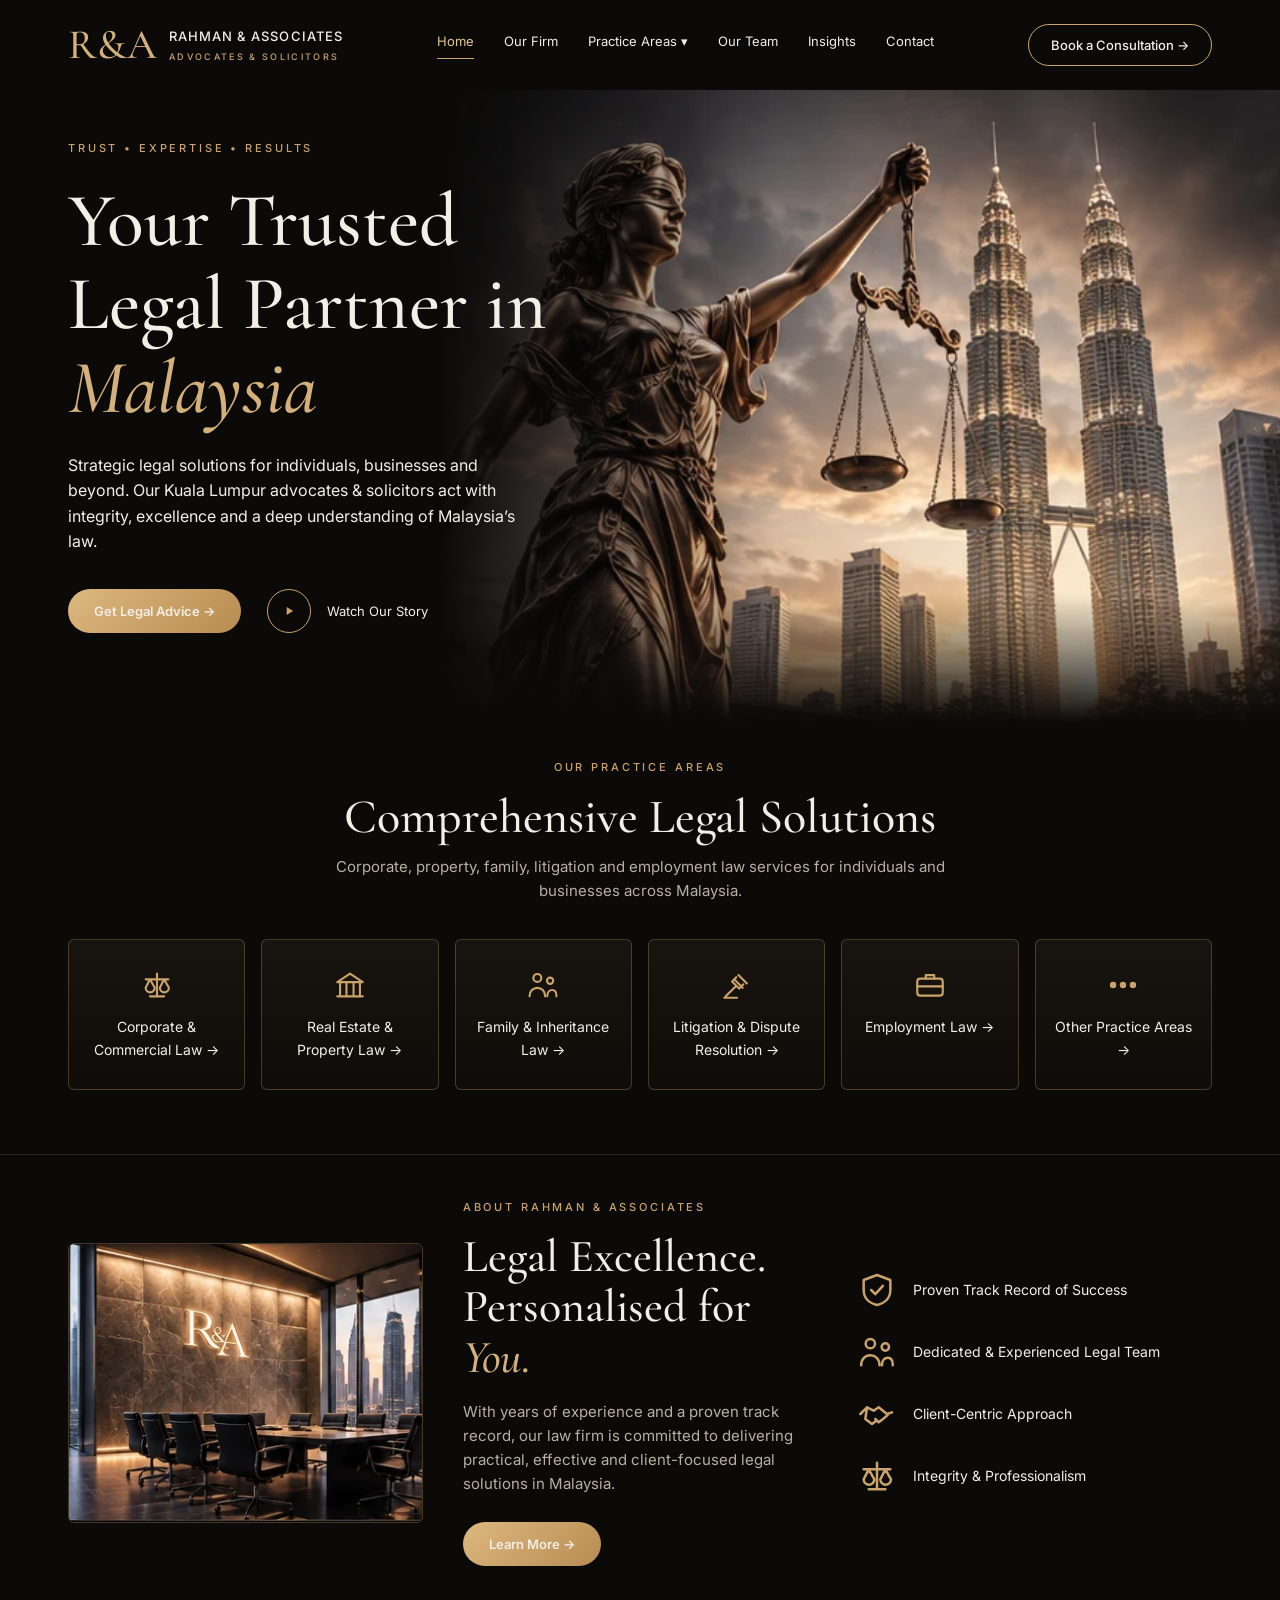
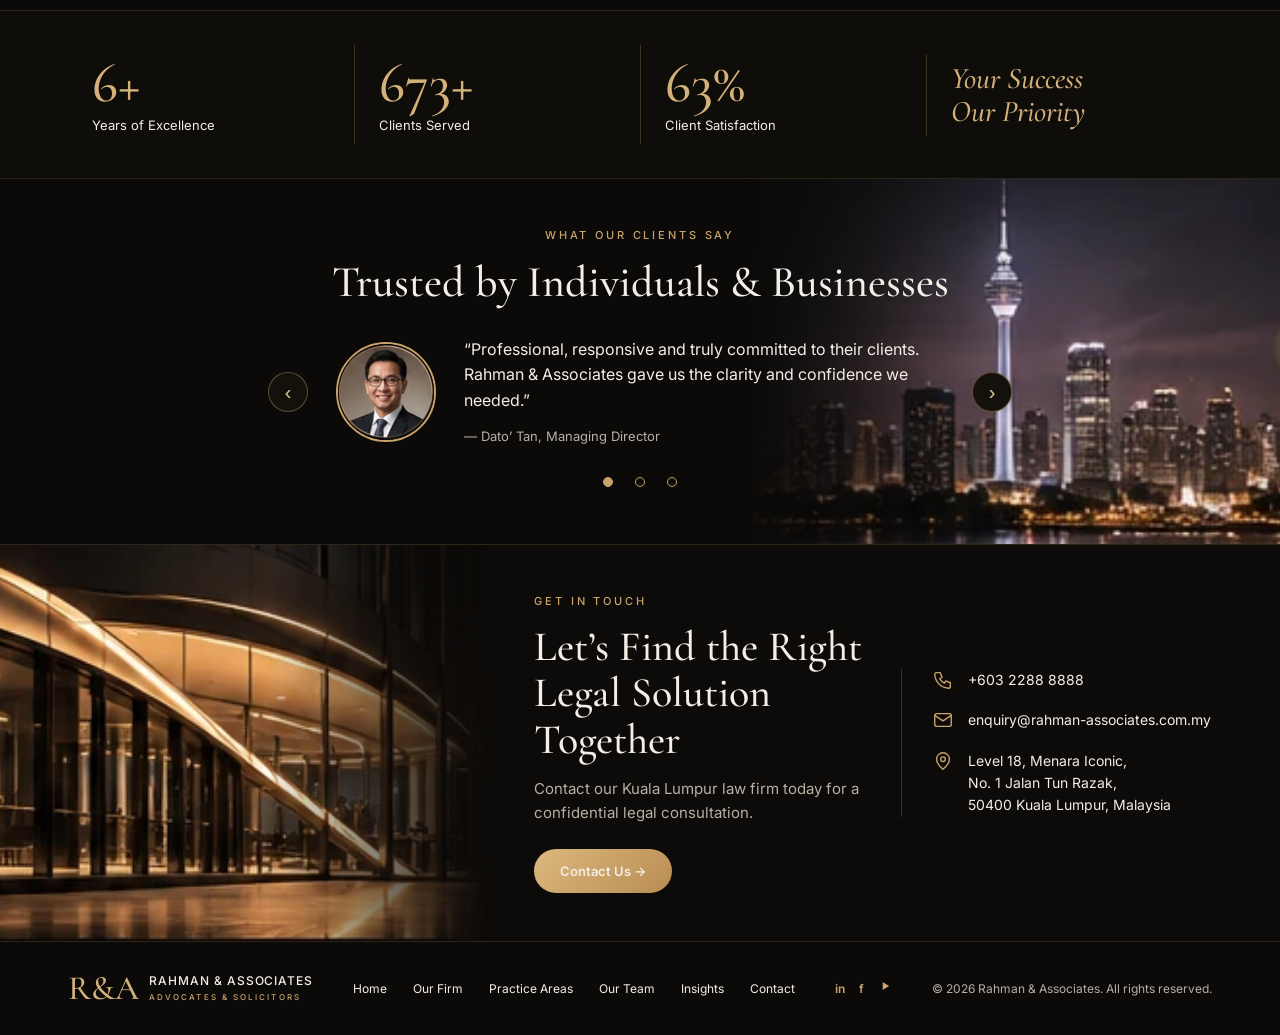
==== commit 979002b8: "fix: improve responsive layout for testimonials, contact block and stats - add .tc-row hook to testi" ====
--- a/index.html
+++ b/index.html
@@ -66,7 +66,7 @@
 <div class="st"><div class="sf" style="font-size:30px;color:#d4b07a;font-style:italic">Your Success<br>Our Priority</div></div>
 </div></section>
 
-<section id="testimonials" style="position:relative;overflow:hidden;border-top:1px solid rgba(201,163,106,.18);background:#0b0a09;color:#f3eee6"><img class="tkk" src="assets/images/04-kuala-lumpur-night-skyline.webp" alt="Kuala Lumpur skyline at night with the KL Tower" style="position:absolute;right:0;top:0;height:100%;width:42%;object-fit:cover;-webkit-mask-image:linear-gradient(270deg,#000 50%,transparent);mask-image:linear-gradient(270deg,#000 50%,transparent)"><div style="position:relative;max-width:1240px;margin:0 auto;padding:48px clamp(20px,4vw,48px)"><div style="text-align:center"><div style="font-size:11px;letter-spacing:.26em;text-transform:uppercase;color:#c9a36a;font-weight:500">What Our Clients Say</div><h2 style="font:500 clamp(32px,3.8vw,44px)/1.1 'Cormorant Garamond',Georgia,serif;margin:14px 0 30px">Trusted by Individuals &amp; Businesses</h2></div><div style="display:flex;align-items:center;justify-content:center;gap:28px;flex-wrap:wrap"><button type="button" class="tc-prev" aria-label="Previous testimonial" style="width:40px;height:40px;border-radius:50%;border:1px solid rgba(201,163,106,.4);background:#14110d;color:#e3c795;font-size:20px;cursor:pointer">&lsaquo;</button><img id="tc-img" src="assets/images/03-lawyer-testimonial-portrait.webp" alt="" style="width:100px;height:100px;border-radius:50%;border:2px solid #c9a36a;object-fit:cover"><div id="tc-ph" hidden style="width:100px;height:100px;border-radius:50%;border:2px solid #c9a36a;background:#14110d"></div><div style="max-width:480px;min-height:110px" aria-live="polite"><p id="tc-q" style="margin:0 0 10px;font-size:16px"></p><span id="tc-w" style="color:#b9afa2;font-size:13px"></span></div><button type="button" class="tc-next" aria-label="Next testimonial" style="width:40px;height:40px;border-radius:50%;border:1px solid rgba(201,163,106,.4);background:#14110d;color:#e3c795;font-size:20px;cursor:pointer">&rsaquo;</button></div><div id="tc-dots" style="display:flex;justify-content:center;gap:4px;margin-top:20px"></div></div></section>
+<section id="testimonials" style="position:relative;overflow:hidden;border-top:1px solid rgba(201,163,106,.18);background:#0b0a09;color:#f3eee6"><img class="tkk" src="assets/images/04-kuala-lumpur-night-skyline.webp" alt="Kuala Lumpur skyline at night with the KL Tower" style="position:absolute;right:0;top:0;height:100%;width:42%;object-fit:cover;-webkit-mask-image:linear-gradient(270deg,#000 50%,transparent);mask-image:linear-gradient(270deg,#000 50%,transparent)"><div style="position:relative;max-width:1240px;margin:0 auto;padding:48px clamp(20px,4vw,48px)"><div style="text-align:center"><div style="font-size:11px;letter-spacing:.26em;text-transform:uppercase;color:#c9a36a;font-weight:500">What Our Clients Say</div><h2 style="font:500 clamp(32px,3.8vw,44px)/1.1 'Cormorant Garamond',Georgia,serif;margin:14px 0 30px">Trusted by Individuals &amp; Businesses</h2></div><div class="tc-row"><button type="button" class="tc-prev" aria-label="Previous testimonial" style="width:40px;height:40px;border-radius:50%;border:1px solid rgba(201,163,106,.4);background:#14110d;color:#e3c795;font-size:20px;cursor:pointer">&lsaquo;</button><img id="tc-img" src="assets/images/03-lawyer-testimonial-portrait.webp" alt="" style="width:100px;height:100px;border-radius:50%;border:2px solid #c9a36a;object-fit:cover"><div id="tc-ph" hidden style="width:100px;height:100px;border-radius:50%;border:2px solid #c9a36a;background:#14110d"></div><div style="max-width:480px;min-height:110px" aria-live="polite"><p id="tc-q" style="margin:0 0 10px;font-size:16px"></p><span id="tc-w" style="color:#b9afa2;font-size:13px"></span></div><button type="button" class="tc-next" aria-label="Next testimonial" style="width:40px;height:40px;border-radius:50%;border:1px solid rgba(201,163,106,.4);background:#14110d;color:#e3c795;font-size:20px;cursor:pointer">&rsaquo;</button></div><div id="tc-dots" style="display:flex;justify-content:center;gap:4px;margin-top:20px"></div></div></section>
 
 <section id="contact" class="sec" style="display:flex;flex-wrap:wrap;align-items:stretch;background:#0d0b09">
 <img class="fl" src="assets/images/05-modern-law-office-exterior.webp" alt="Modern glass-fronted law office exterior in Kuala Lumpur" style="flex:0 1 min(38%,520px);min-width:260px;height:auto;min-height:220px;object-fit:cover">
@@ -80,7 +80,7 @@
 </div>
 </section>
 
-<footer id="team" class="sec"><div class="w" style="display:flex;align-items:center;justify-content:space-between;gap:20px;flex-wrap:wrap;padding-top:28px;padding-bottom:28px;font-size:12px">
+<footer class="sec"><div class="w" style="display:flex;align-items:center;justify-content:space-between;gap:20px;flex-wrap:wrap;padding-top:28px;padding-bottom:28px;font-size:12px">
 <a href="#home" class="ft" style="gap:10px"><span class="sf" style="font-size:34px;color:#d4b07a">R&amp;A</span><span style="line-height:1.3"><b style="font-weight:500;letter-spacing:.08em">RAHMAN &amp; ASSOCIATES</b><br><span class="ey" style="font-size:8px">Advocates &amp; Solicitors</span></span></a>
 <nav style="display:flex;gap:26px;flex-wrap:wrap"><a href="#home">Home</a><a href="about.html">Our Firm</a><a href="services.html">Practice Areas</a><a href="team.html">Our Team</a><a href="insights.html">Insights</a><a href="contact.html">Contact</a></nav>
 <div class="ft" style="gap:14px"><a href="#contact" aria-label="LinkedIn" style="color:#c9a36a;font-weight:600">in</a><a href="#contact" aria-label="Facebook" style="color:#c9a36a;font-weight:600">f</a><a href="#contact" aria-label="YouTube"><svg viewBox="0 0 24 24" aria-hidden="true" style="width:14px;height:14px;fill:#c9a36a"><path d="M8 5v14l11-7z"></path></svg></a></div>
--- a/assets/css/extra.css
+++ b/assets/css/extra.css
@@ -4,4 +4,159 @@
 .chip:hover,.btn2:hover{filter:brightness(1.15)}
 .btn:hover{filter:brightness(1.08)}
 .card{transition:border-color .2s}a.card:hover{border-color:#c9a36a}
-@media(max-width:760px){.tkk{width:100%!important;opacity:.3}}
+
+/* ============================================================
+   TESTIMONIAL CAROUSEL
+   ============================================================ */
+/* Desktop baseline (>1200px) */
+.tc-row{display:flex;align-items:center;justify-content:center;gap:28px;flex-wrap:wrap}
+
+/* Laptop / tablet / mobile: arrows pinned to left & right edges,
+   vertically centred across the avatar + quote block. */
+@media(max-width:1200px){
+  .tc-row{
+    display:grid!important;
+    grid-template-columns:44px minmax(0,1fr) 44px!important;
+    grid-template-rows:auto auto!important;
+    gap:16px 12px!important;
+    align-items:center!important;
+    max-width:860px;
+    margin:0 auto;
+  }
+  .tc-row .tc-prev{
+    grid-area:1/1/3/2!important;
+    justify-self:start!important;
+    align-self:center!important;
+    margin:0!important;
+  }
+  .tc-row .tc-next{
+    grid-area:1/3/3/4!important;
+    justify-self:end!important;
+    align-self:center!important;
+    margin:0!important;
+  }
+  .tc-row #tc-img,
+  .tc-row #tc-ph{
+    grid-area:1/2/2/3!important;
+    justify-self:center!important;
+  }
+  .tc-row [aria-live]{
+    grid-area:2/2/3/3!important;
+    justify-self:center!important;
+    text-align:center;
+  }
+}
+
+/* ============================================================
+   HOME CONTACT BLOCK  —  image | Get in Touch | contact details
+   ============================================================ */
+@media(max-width:1200px){
+  #contact{
+    display:grid!important;
+    grid-template-columns:minmax(200px,32%) minmax(0,1fr)!important;
+    align-items:stretch!important;
+  }
+  #contact > img.fl{
+    width:100%!important;
+    height:100%!important;
+    min-width:0!important;
+    min-height:100%!important;
+    flex:none!important;
+    object-fit:cover;
+    -webkit-mask-image:none!important;
+    mask-image:none!important;
+  }
+  #contact > .w{
+    display:grid!important;
+    grid-template-columns:minmax(0,1fr) minmax(0,1fr)!important;
+    gap:28px!important;
+    align-items:center!important;
+    padding:36px clamp(18px,3vw,32px)!important;
+    margin:0!important;
+    max-width:none!important;
+    min-width:0;
+  }
+  #contact h2{font-size:clamp(22px,2.6vw,30px)!important;line-height:1.2!important}
+  #contact address{
+    border-left:1px solid rgba(201,163,106,.25)!important;
+    border-top:0!important;
+    padding-left:24px!important;
+    padding-top:0!important;
+    margin-top:0!important;
+    font-size:13.5px;
+    min-width:0;
+    overflow-wrap:anywhere;
+  }
+}
+
+/* Tablet (768px) — tighten the three columns so the email fits */
+@media(max-width:900px){
+  #contact{grid-template-columns:minmax(150px,30%) minmax(0,1fr)!important}
+  #contact > .w{gap:20px!important;padding:28px 18px!important}
+  #contact h2{font-size:21px!important}
+  #contact .btn{padding:12px 18px!important;font-size:12px!important}
+  #contact address{font-size:12.5px!important;padding-left:16px!important;gap:14px!important}
+  #contact address .ft{gap:10px!important;min-width:0}
+  #contact address .ft .ic{width:18px!important;height:18px!important}
+  #contact .ey{font-size:10px}
+}
+
+/* ============================================================
+   STATS — avoid the 3 + 1 orphan row between 760px and 860px
+   ============================================================ */
+@media(max-width:860px){
+  .sg{grid-template-columns:repeat(2,minmax(0,1fr))!important;gap:10px 0!important}
+  .st{border-left:0!important;text-align:center;padding:10px 6px}
+  .st > div:first-child{font-size:40px!important;line-height:1.1}
+  .st:last-child > div:first-child{font-size:22px!important}
+}
+
+/* ============================================================
+   MOBILE  (≤760px) — stacked layout
+   ============================================================ */
+@media(max-width:760px){
+  .tkk{width:100%!important;opacity:.3}
+
+  .sg{grid-template-columns:1fr!important;gap:6px 0!important;padding-top:26px;padding-bottom:26px}
+  .st{padding:14px 8px}
+  .st > div:first-child{font-size:44px!important;line-height:1.05}
+  .st:last-child > div:first-child{font-size:26px!important}
+
+  #contact{display:block!important}
+  #contact > img.fl{
+    width:100%!important;
+    height:auto!important;
+    min-height:200px!important;
+    max-height:240px;
+    min-width:0!important;
+    -webkit-mask-image:none!important;
+    mask-image:none!important;
+  }
+  #contact > .w{
+    display:block!important;
+    padding:26px clamp(18px,4vw,26px)!important;
+    margin:0!important;
+    max-width:none!important;
+  }
+  #contact > .w > div:first-child{margin-bottom:22px}
+  #contact h2{font-size:clamp(26px,7vw,32px)!important}
+  #contact .btn{padding:13px 22px!important;font-size:13px!important}
+  #contact address{
+    border-left:0!important;
+    padding-left:0!important;
+    border-top:1px solid rgba(201,163,106,.25);
+    padding-top:20px;
+    margin-top:0!important;
+    font-size:13.5px!important;
+    gap:16px!important;
+    overflow-wrap:anywhere;
+  }
+  #contact address .ft{gap:12px!important}
+  #contact address .ft .ic{width:20px!important;height:20px!important}
+}
+
+/* Very small phones */
+@media(max-width:380px){
+  .tc-row #tc-img,
+  .tc-row #tc-ph{width:80px!important;height:80px!important}
+}
